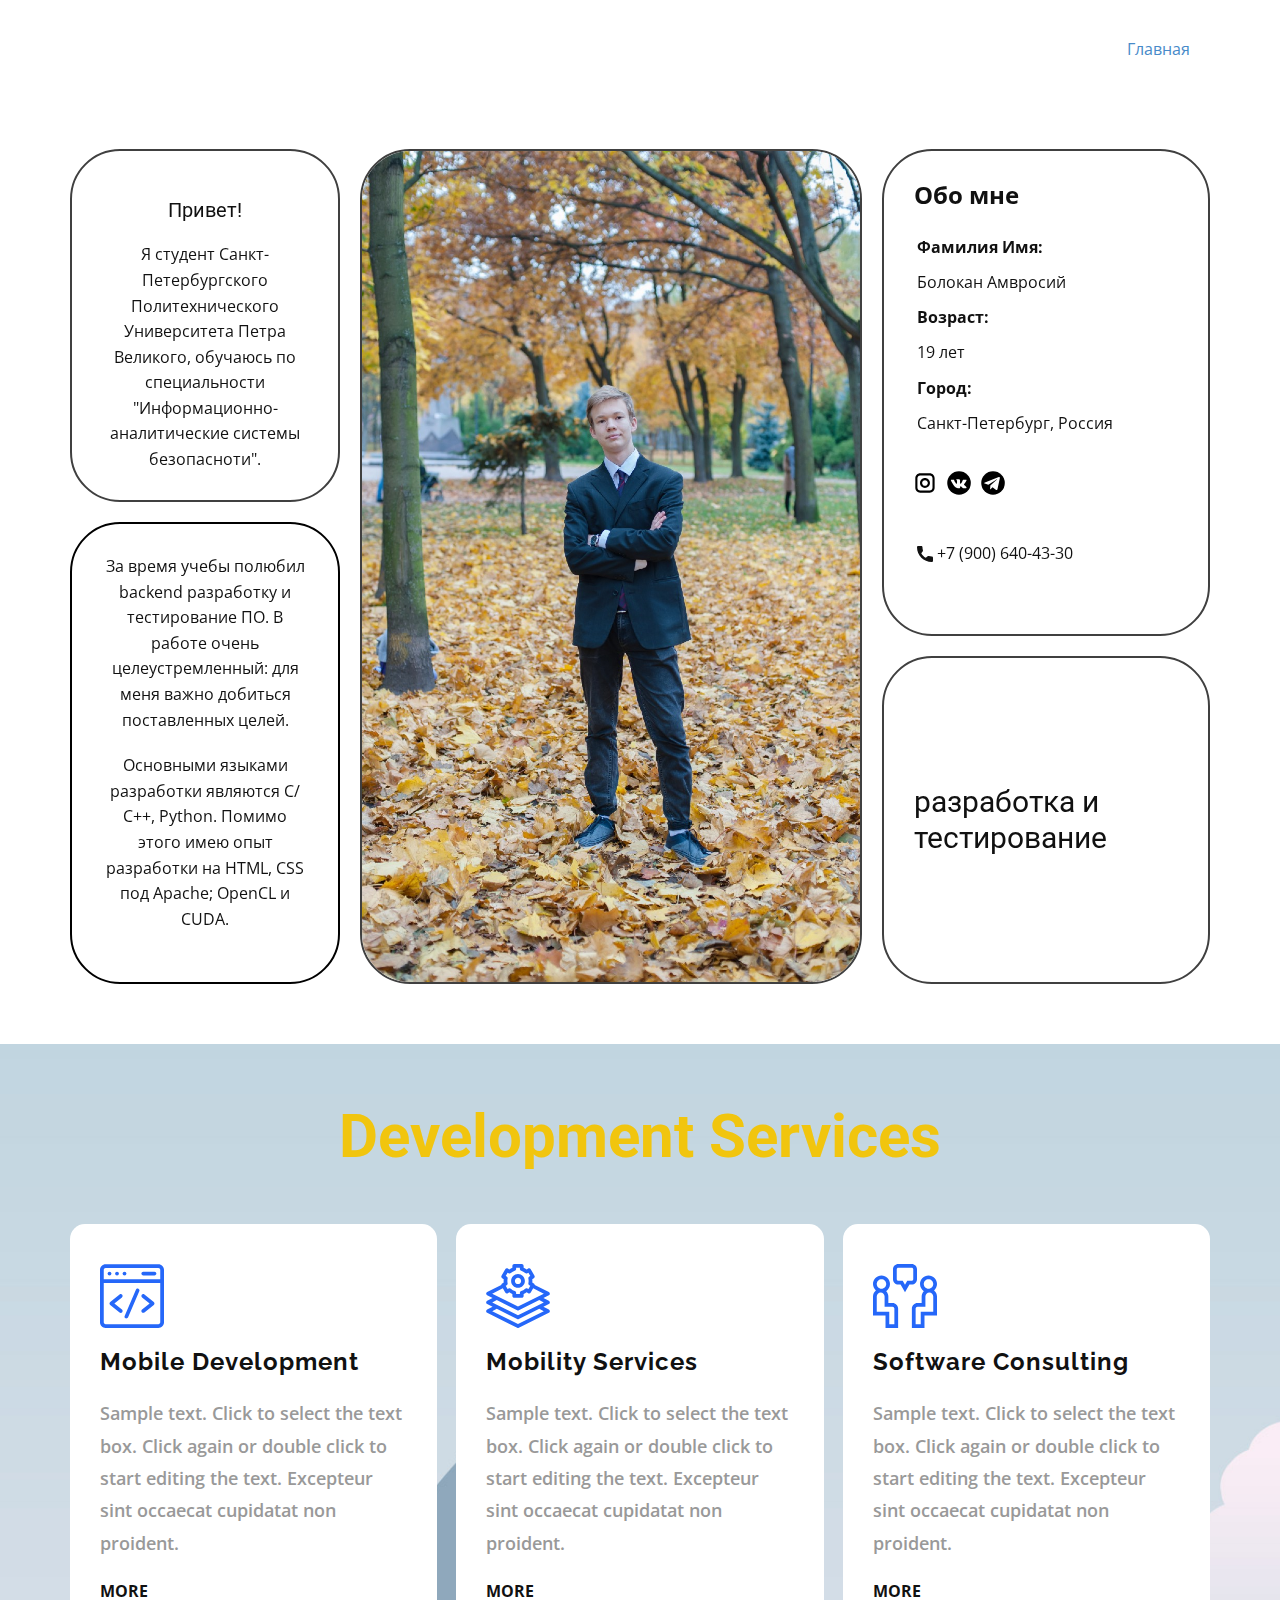
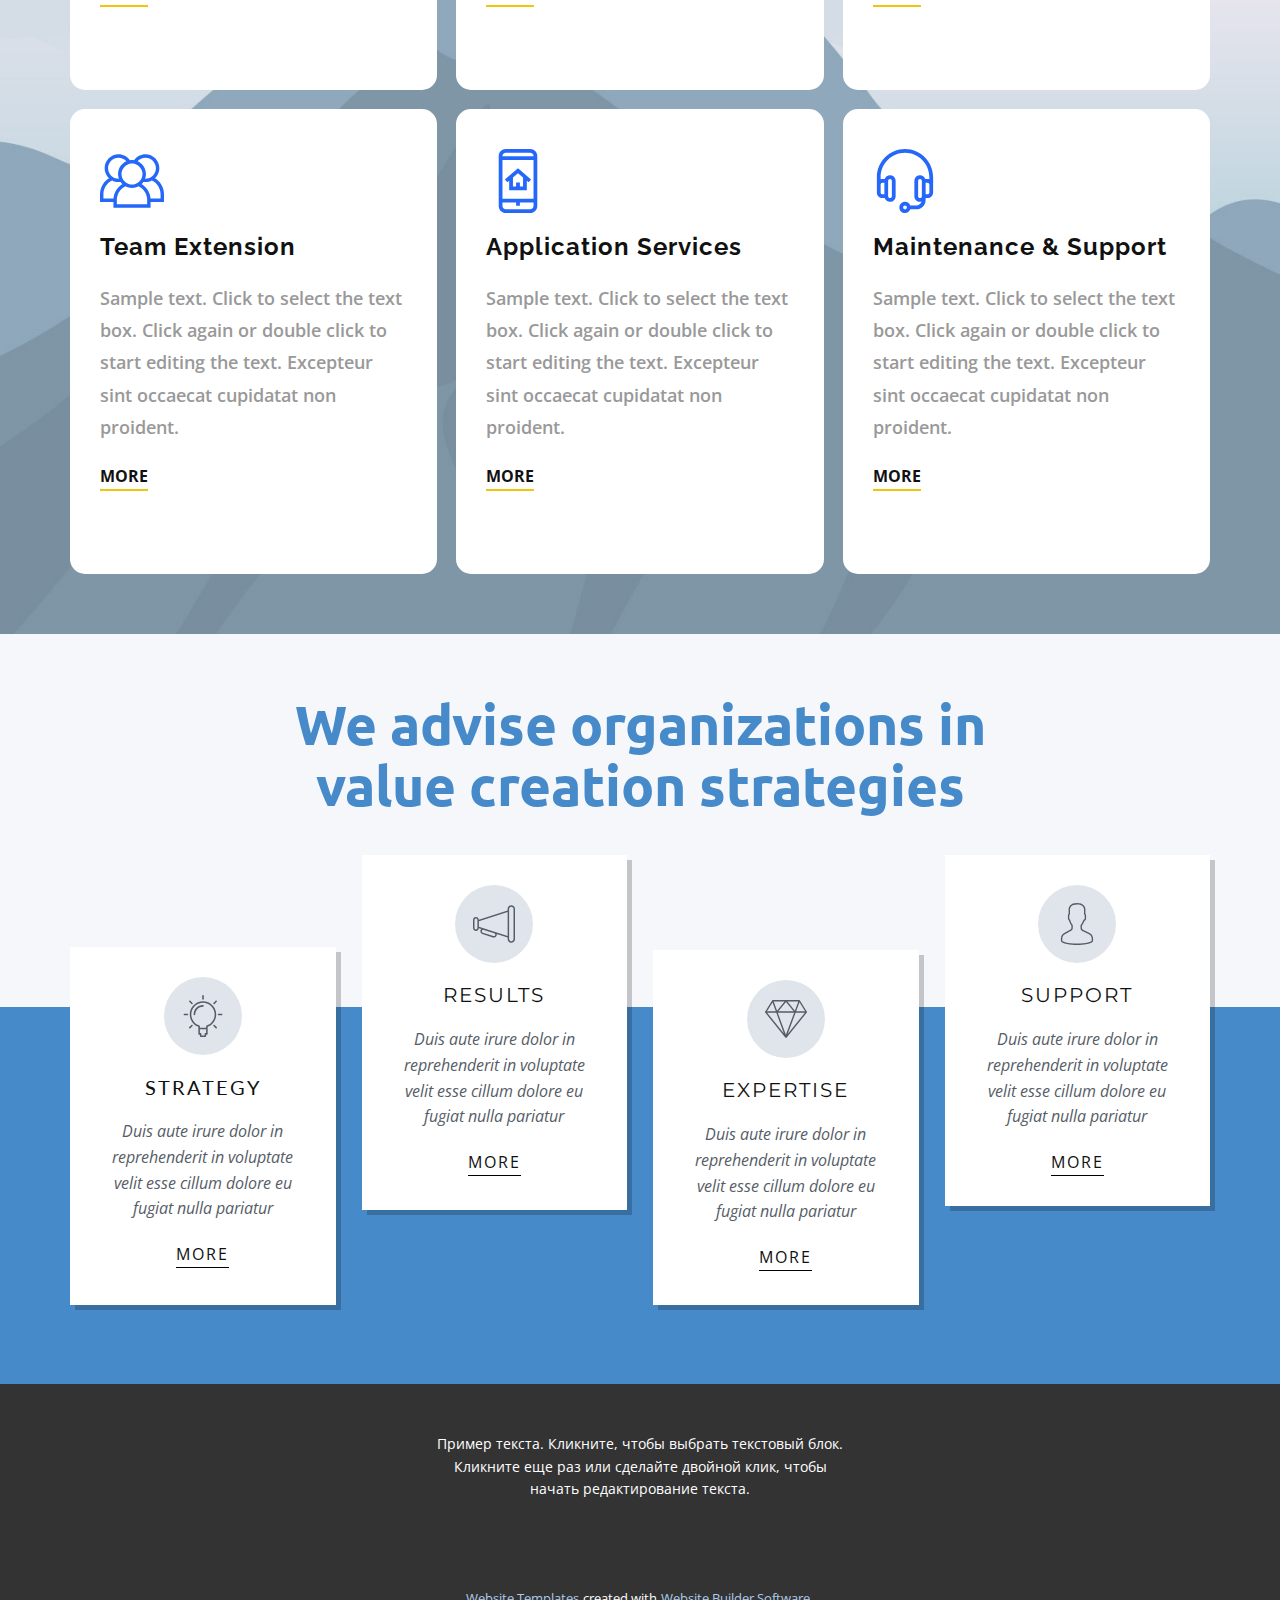
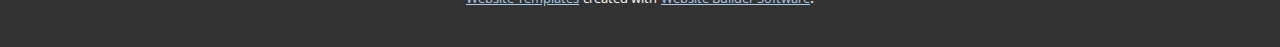
==== Главная.html @ 39908696 "CV commit" ====
<!DOCTYPE html>
<html style="font-size: 16px;">
  <head>
    <meta name="viewport" content="width=device-width, initial-scale=1.0">
    <meta charset="utf-8">
    <meta name="keywords" content="Development Services, We advise organizations in value creation strategies">
    <meta name="description" content="">
    <meta name="page_type" content="np-template-header-footer-from-plugin">
    <title>Главная</title>
    <link rel="stylesheet" href="nicepage.css" media="screen">
<link rel="stylesheet" href="Главная.css" media="screen">
    <script class="u-script" type="text/javascript" src="jquery.js" defer=""></script>
    <script class="u-script" type="text/javascript" src="nicepage.js" defer=""></script>
    <meta name="generator" content="Nicepage 3.19.4, nicepage.com">
    <link id="u-theme-google-font" rel="stylesheet" href="https://fonts.googleapis.com/css?family=Roboto:100,100i,300,300i,400,400i,500,500i,700,700i,900,900i|Open+Sans:300,300i,400,400i,600,600i,700,700i,800,800i">
    <link id="u-page-google-font" rel="stylesheet" href="https://fonts.googleapis.com/css?family=Open+Sans:300,300i,400,400i,600,600i,700,700i,800,800i|Raleway:100,100i,200,200i,300,300i,400,400i,500,500i,600,600i,700,700i,800,800i,900,900i|Ubuntu:300,300i,400,400i,500,500i,700,700i|Lato:100,100i,300,300i,400,400i,700,700i,900,900i|Montserrat:100,100i,200,200i,300,300i,400,400i,500,500i,600,600i,700,700i,800,800i,900,900i">
    
    
    
    
    <script type="application/ld+json">{
		"@context": "http://schema.org",
		"@type": "Organization",
		"name": ""
}</script>
    <meta name="theme-color" content="#478ac9">
    <meta property="og:title" content="Главная">
    <meta property="og:type" content="website">
  </head>
  <body class="u-body"><header class="u-clearfix u-header u-header" id="sec-bdd8"><div class="u-clearfix u-sheet u-sheet-1">
        <nav class="u-menu u-menu-dropdown u-offcanvas u-menu-1">
          <div class="menu-collapse" style="font-size: 1rem; letter-spacing: 0px;">
            <a class="u-button-style u-custom-left-right-menu-spacing u-custom-padding-bottom u-custom-top-bottom-menu-spacing u-nav-link u-text-active-palette-1-base u-text-hover-palette-2-base" href="#">
              <svg><use xmlns:xlink="http://www.w3.org/1999/xlink" xlink:href="#menu-hamburger"></use></svg>
              <svg version="1.1" xmlns="http://www.w3.org/2000/svg" xmlns:xlink="http://www.w3.org/1999/xlink"><defs><symbol id="menu-hamburger" viewBox="0 0 16 16" style="width: 16px; height: 16px;"><rect y="1" width="16" height="2"></rect><rect y="7" width="16" height="2"></rect><rect y="13" width="16" height="2"></rect>
</symbol>
</defs></svg>
            </a>
          </div>
          <div class="u-custom-menu u-nav-container">
            <ul class="u-nav u-unstyled u-nav-1"><li class="u-nav-item"><a class="u-button-style u-nav-link u-text-active-palette-1-base u-text-hover-palette-2-base" href="Главная.html" style="padding: 10px 20px;">Главная</a>
</li></ul>
          </div>
          <div class="u-custom-menu u-nav-container-collapse">
            <div class="u-black u-container-style u-inner-container-layout u-opacity u-opacity-95 u-sidenav">
              <div class="u-sidenav-overflow">
                <div class="u-menu-close"></div>
                <ul class="u-align-center u-nav u-popupmenu-items u-unstyled u-nav-2"><li class="u-nav-item"><a class="u-button-style u-nav-link" href="Главная.html" style="padding: 10px 20px;">Главная</a>
</li></ul>
              </div>
            </div>
            <div class="u-black u-menu-overlay u-opacity u-opacity-70"></div>
          </div>
        </nav>
      </div></header>
    <section class="u-clearfix u-section-1" id="carousel_cd04">
      <div class="u-clearfix u-sheet u-sheet-1">
        <div class="u-clearfix u-expanded-width u-gutter-20 u-layout-wrap u-layout-wrap-1">
          <div class="u-layout">
            <div class="u-layout-row">
              <div class="u-size-15 u-size-30-md">
                <div class="u-layout-col">
                  <div class="u-container-style u-layout-cell u-left-cell u-radius-50 u-shape-round u-size-30 u-layout-cell-1" data-animation-name="jackInTheBox" data-animation-duration="1000" data-animation-delay="0" data-animation-direction="">
                    <div class="u-border-2 u-border-grey-75 u-container-layout u-valign-middle u-container-layout-1">
                      <h5 class="u-align-center u-text u-text-default u-text-1">Привет!</h5>
                      <p class="u-align-center u-text u-text-default u-text-2">Я студент Санкт-Петербургского Политехнического Университета Петра Великого, обучаюсь по специальности "Информационно-аналитические системы безопасноти".</p>
                    </div>
                  </div>
                  <div class="u-align-left u-container-style u-layout-cell u-left-cell u-radius-50 u-shape-round u-size-30 u-layout-cell-2" data-animation-name="flipIn" data-animation-duration="1000" data-animation-delay="0" data-animation-direction="X">
                    <div class="u-border-2 u-border-black u-container-layout u-container-layout-2">
                      <p class="u-align-center u-text u-text-default u-text-3">За время учебы полюбил backend разработку и тестирование ПО. В работе очень целеустремленный: для меня важно добиться поставленных целей.</p>
                      <p class="u-align-center u-text u-text-default u-text-4">Основными языками разработки являются С/С++, Python. Помимо этого имею опыт разработки на HTML, CSS под Apache; OpenCL и CUDA.</p>
                    </div>
                  </div>
                </div>
              </div>
              <div class="u-size-27-lg u-size-27-xl u-size-29-sm u-size-29-xs u-size-30-md">
                <div class="u-layout-col">
                  <div class="u-container-style u-effect-hover-zoom u-layout-cell u-radius-50 u-shape-round u-size-60 u-layout-cell-3" data-image-width="1064" data-image-height="1600">
                    <div class="u-background-effect u-border-2 u-border-grey-75 u-expanded">
                      <div class="u-background-effect-image u-expanded u-image u-image-1" data-image-width="1064" data-image-height="1600"></div>
                    </div>
                    <div class="u-container-layout u-container-layout-3"></div>
                  </div>
                </div>
              </div>
              <div class="u-size-16-sm u-size-16-xs u-size-18-lg u-size-18-xl u-size-60-md">
                <div class="u-layout-col">
                  <div class="u-container-style u-layout-cell u-radius-50 u-right-cell u-shape-round u-size-30 u-layout-cell-4" data-animation-name="zoomIn" data-animation-duration="1000" data-animation-delay="0" data-animation-direction="">
                    <div class="u-border-2 u-border-grey-75 u-container-layout u-container-layout-4">
                      <h4 class="u-custom-font u-font-open-sans u-text u-text-5">Обо мне</h4>
                      <p class="u-text u-text-6">
                        <span style="font-weight: 700;">Фамилия Имя: </span>
                        <br>Болокан Амвросий<br>
                        <span style="font-weight: 700;">Возраст: </span>
                        <br>19 лет<span style="font-weight: 700;">
                          <br>Город: 
                        </span>
                        <br>Санкт-Петербург, Россия
                      </p>
                      <div class="u-social-icons u-spacing-10 u-social-icons-1">
                        <a class="u-social-url" title="instagram" target="_blank" href="https://www.instagram.com/aambbroo"><span class="u-icon u-icon-circle u-social-icon u-social-instagram u-text-black u-icon-1"><svg class="u-svg-link" preserveAspectRatio="xMidYMin slice" viewBox="0 0 112 112" style=""><use xmlns:xlink="http://www.w3.org/1999/xlink" xlink:href="#svg-7061"></use></svg><svg class="u-svg-content" viewBox="0 0 112 112" x="0" y="0" id="svg-7061"><path fill="currentColor" d="M55.9,32.9c-12.8,0-23.2,10.4-23.2,23.2s10.4,23.2,23.2,23.2s23.2-10.4,23.2-23.2S68.7,32.9,55.9,32.9z
	 M55.9,69.4c-7.4,0-13.3-6-13.3-13.3c-0.1-7.4,6-13.3,13.3-13.3s13.3,6,13.3,13.3C69.3,63.5,63.3,69.4,55.9,69.4z"></path><path fill="#FFFFFF" d="M79.7,26.8c-3,0-5.4,2.5-5.4,5.4s2.5,5.4,5.4,5.4c3,0,5.4-2.5,5.4-5.4S82.7,26.8,79.7,26.8z"></path><path fill="currentColor" d="M78.2,11H33.5C21,11,10.8,21.3,10.8,33.7v44.7c0,12.6,10.2,22.8,22.7,22.8h44.7c12.6,0,22.7-10.2,22.7-22.7
	V33.7C100.8,21.1,90.6,11,78.2,11z M91,78.4c0,7.1-5.8,12.8-12.8,12.8H33.5c-7.1,0-12.8-5.8-12.8-12.8V33.7
	c0-7.1,5.8-12.8,12.8-12.8h44.7c7.1,0,12.8,5.8,12.8,12.8V78.4z"></path></svg></span>
                        </a>
                        <a class="u-social-url" target="_blank" title="VK" href="vk.com/aambbroo"><span class="u-icon u-icon-circle u-social-icon u-social-vk u-text-black u-icon-2"><svg class="u-svg-link" preserveAspectRatio="xMidYMin slice" viewBox="0 0 112 112" style=""><use xmlns:xlink="http://www.w3.org/1999/xlink" xlink:href="#svg-fe5b"></use></svg><svg class="u-svg-content" viewBox="0 0 112 112" x="0" y="0" id="svg-fe5b"><circle fill="currentColor" class="st0" cx="56.1" cy="56.1" r="55"></circle><path fill="#FFFFFF" d="M88.2,80.7l-9.8,0.1c0,0-2.1,0.4-4.9-1.5c-3.7-2.5-7.2-9.1-9.9-8.2C60.9,72,61,77.9,61,77.9s0,1.3-0.6,1.9
            c-0.7,0.7-2,0.9-2,0.9H54c0,0-9.7,0.6-18.3-8.3c-9.3-9.7-17.6-29-17.6-29s-0.5-1.3,0-1.9c0.6-0.7,2.2-0.7,2.2-0.7l10.5-0.1
            c0,0,1,0.2,1.7,0.7c0.6,0.4,0.9,1.2,0.9,1.2s1.7,4.3,4,8.2c4.4,7.6,6.4,9.3,7.9,8.4c2.2-1.2,1.5-10.7,1.5-10.7s0-3.5-1.1-5
            c-0.9-1.2-2.5-1.5-3.3-1.6c-0.6-0.1,0.4-1.5,1.6-2.1c1.9-0.9,5.2-1,9.2-0.9c3.1,0,4,0.2,5.2,0.5c3.6,0.9,2.4,4.3,2.4,12.4
            c0,2.6-0.5,6.3,1.4,7.5c0.8,0.5,2.8,0.1,7.7-8.3c2.3-4,4.1-8.6,4.1-8.6s0.4-0.8,1-1.2s1.4-0.3,1.4-0.3l11.1-0.1c0,0,3.3-0.4,3.9,1.1
            c0.6,1.6-1.2,5.3-5.8,11.3c-7.4,9.9-8.3,9-2.1,14.7c5.9,5.5,7.1,8.1,7.3,8.5C93.4,80.4,88.2,80.7,88.2,80.7z"></path></svg></span>
                        </a>
                        <a class="u-social-url" target="_blank" title="Telegram" href="https://t.me/aambbroo"><span class="u-icon u-icon-circle u-social-icon u-social-telegram u-text-black u-icon-3"><svg class="u-svg-link" preserveAspectRatio="xMidYMin slice" viewBox="0 0 112 112" style=""><use xmlns:xlink="http://www.w3.org/1999/xlink" xlink:href="#svg-c65c"></use></svg><svg class="u-svg-content" viewBox="0 0 112 112" x="0" y="0" id="svg-c65c"><circle fill="currentColor" cx="56.1" cy="56.1" r="55"></circle><path fill="#FFFFFF" d="M18.4,53.2l64.7-24.9c3-1.1,5.6,0.7,4.7,5.3l0,0l-11,51.8c-0.8,3.7-3,4.6-6.1,2.8L53.9,75.8l-8.1,7.8
	c-0.9,0.9-1.7,1.6-3.4,1.6l1.2-17l31.1-28c1.4-1.2-0.3-1.9-2.1-0.7L34.2,63.7l-16.6-5.2C14,57.4,14,54.9,18.4,53.2L18.4,53.2z"></path></svg></span>
                        </a>
                      </div>
                      <a href="https://nicepage.com/html5-template" class="u-active-none u-btn u-btn-rectangle u-button-style u-hover-none u-none u-text-body-color u-btn-1">
                        <br><span class="u-icon"><svg class="u-svg-content" viewBox="0 0 405.333 405.333" x="0px" y="0px" style="width: 1em; height: 1em;"><path d="M373.333,266.88c-25.003,0-49.493-3.904-72.704-11.563c-11.328-3.904-24.192-0.896-31.637,6.699l-46.016,34.752    c-52.8-28.181-86.592-61.952-114.389-114.368l33.813-44.928c8.512-8.512,11.563-20.971,7.915-32.64    C142.592,81.472,138.667,56.96,138.667,32c0-17.643-14.357-32-32-32H32C14.357,0,0,14.357,0,32    c0,205.845,167.488,373.333,373.333,373.333c17.643,0,32-14.357,32-32V298.88C405.333,281.237,390.976,266.88,373.333,266.88z"></path></svg><img></span>&nbsp;+7 (900) 640-43-30
                      </a>
                    </div>
                  </div>
                  <div class="u-align-left u-container-style u-layout-cell u-radius-50 u-right-cell u-shape-round u-size-30 u-layout-cell-5" data-animation-name="slideIn" data-animation-duration="1000" data-animation-delay="0" data-animation-direction="Down">
                    <div class="u-border-2 u-border-grey-75 u-container-layout u-valign-middle u-container-layout-5">
                      <h3 class="u-text u-text-7">разработка и тестирование</h3>
                    </div>
                  </div>
                </div>
              </div>
            </div>
          </div>
        </div>
      </div>
    </section>
    <section class="u-align-center u-clearfix u-image u-lightbox u-section-2" id="carousel_a137" data-image-width="2000" data-image-height="1333">
      <div class="u-clearfix u-sheet u-valign-middle u-sheet-1">
        <h1 class="u-text u-text-default-lg u-text-default-md u-text-default-sm u-text-default-xl u-text-palette-3-base u-text-1">Development Services</h1>
        <div class="u-expanded-width u-list u-list-1">
          <div class="u-repeater u-repeater-1">
            <div class="u-align-left u-container-style u-list-item u-radius-15 u-repeater-item u-shape-round u-white u-list-item-1">
              <div class="u-container-layout u-similar-container u-valign-top u-container-layout-1"><span class="u-icon u-icon-circle u-icon-1"><svg class="u-svg-link" preserveAspectRatio="xMidYMin slice" viewBox="0 0 512 512" style=""><use xmlns:xlink="http://www.w3.org/1999/xlink" xlink:href="#svg-265b"></use></svg><svg class="u-svg-content" viewBox="0 0 512 512" id="svg-265b"><path d="m467 1h-422c-24.813 0-45 20.187-45 45v420c0 24.813 20.187 45 45 45h422c24.813 0 45-20.187 45-45v-420c0-24.813-20.187-45-45-45zm-422 30h422c8.271 0 15 6.729 15 15v75h-452v-75c0-8.271 6.729-15 15-15zm422 450h-422c-8.271 0-15-6.729-15-15v-315h452v315c0 8.271-6.729 15-15 15z"></path><path d="m306.909 197.213c-7.614-3.263-16.433.264-19.696 7.878l-90 210c-3.264 7.614.264 16.433 7.878 19.696 7.617 3.264 16.434-.266 19.696-7.878l90-210c3.264-7.615-.264-16.433-7.878-19.696z"></path><path d="m177.713 246.629c-5.176-6.469-14.617-7.517-21.083-2.342l-75 60c-7.499 5.997-7.504 17.424 0 23.426l75 60c6.469 5.176 15.91 4.126 21.083-2.342 5.175-6.469 4.127-15.909-2.343-21.083l-60.358-48.288 60.358-48.287c6.47-5.175 7.518-14.614 2.343-21.084z"></path><path d="m430.37 304.287-75-60c-6.469-5.176-15.909-4.127-21.083 2.342-5.175 6.469-4.127 15.909 2.343 21.083l60.358 48.288-60.358 48.287c-6.47 5.175-7.518 14.614-2.343 21.083 5.182 6.476 14.623 7.512 21.083 2.342l75-60c7.499-5.997 7.504-17.423 0-23.425z"></path><circle cx="76" cy="76" r="15"></circle><circle cx="136" cy="76" r="15"></circle><circle cx="196" cy="76" r="15"></circle><path d="m346 91h90c8.284 0 15-6.716 15-15s-6.716-15-15-15h-90c-8.284 0-15 6.716-15 15s6.716 15 15 15z"></path></svg></span>
                <h5 class="u-custom-font u-font-raleway u-text u-text-2">Mobile Development</h5>
                <p class="u-text u-text-grey-40 u-text-3">Sample text. Click to select the text box. Click again or double click to start editing the text.&nbsp;Excepteur sint occaecat cupidatat non proident.</p>
                <a href="https://nicepage.com/c/team-html-templates" class="u-active-none u-border-2 u-border-active-black u-border-hover-black u-border-palette-3-base u-btn u-button-style u-hover-none u-none u-text-body-color u-text-hover-palette-3-base u-btn-1">more</a>
              </div>
            </div>
            <div class="u-align-left u-container-style u-list-item u-radius-15 u-repeater-item u-shape-round u-white u-list-item-2">
              <div class="u-container-layout u-similar-container u-valign-top u-container-layout-2"><span class="u-icon u-icon-circle u-icon-2"><svg class="u-svg-link" preserveAspectRatio="xMidYMin slice" viewBox="0 0 512 512" style=""><use xmlns:xlink="http://www.w3.org/1999/xlink" xlink:href="#svg-da38"></use></svg><svg class="u-svg-content" viewBox="0 0 512 512" id="svg-da38"><g><path d="m511 307c0-5.682-3.21-10.876-8.292-13.416l-43.168-21.584 43.168-21.584c5.082-2.54 8.292-7.734 8.292-13.416s-3.21-10.876-8.292-13.416l-112.921-56.46c-.575-4.484-3.146-8.659-7.364-11.094l-12.3-7.102c.583-4.672.877-9.328.877-13.928s-.294-9.256-.877-13.928l12.3-7.102c7.175-4.143 9.633-13.316 5.49-20.49l-30-51.961c-4.143-7.175-13.316-9.634-20.49-5.49l-12.353 7.131c-7.489-5.679-15.536-10.359-24.07-14v-14.16c0-8.284-6.716-15-15-15h-60c-8.284 0-15 6.716-15 15v14.16c-8.534 3.641-16.581 8.321-24.07 14l-12.353-7.131c-7.177-4.144-16.349-1.684-20.49 5.49l-30 51.961c-4.143 7.174-1.685 16.348 5.49 20.49l12.3 7.102c-.583 4.672-.877 9.328-.877 13.928s.294 9.256.877 13.928l-12.3 7.102c-4.217 2.435-6.789 6.611-7.364 11.094l-112.921 56.46c-5.082 2.54-8.292 7.734-8.292 13.416s3.21 10.876 8.292 13.416l43.168 21.584-43.168 21.584c-5.082 2.54-8.292 7.734-8.292 13.416s3.21 10.876 8.292 13.416l43.168 21.584-43.168 21.584c-5.082 2.54-8.292 7.734-8.292 13.416s3.21 10.876 8.292 13.416l240 120c2.111 1.056 4.409 1.584 6.708 1.584s4.597-.528 6.708-1.584l240-120c5.082-2.54 8.292-7.734 8.292-13.416s-3.21-10.876-8.292-13.416l-43.168-21.584 43.168-21.584c5.082-2.54 8.292-7.734 8.292-13.416zm-337.928-153.552c-1.375-6.209-2.072-12.416-2.072-18.448s.697-12.239 2.072-18.448c1.416-6.391-1.476-12.962-7.145-16.234l-8.36-4.827 15-25.98 8.422 4.861c5.674 3.275 12.814 2.49 17.641-1.938 9.372-8.598 20.093-14.832 31.865-18.53 6.252-1.965 10.505-7.758 10.505-14.311v-9.593h30v9.593c0 6.553 4.253 12.347 10.505 14.311 11.772 3.698 22.493 9.933 31.865 18.53 4.826 4.428 11.967 5.213 17.641 1.938l8.422-4.861 15 25.98-8.36 4.827c-5.669 3.272-8.561 9.844-7.145 16.234 1.375 6.209 2.072 12.416 2.072 18.448s-.697 12.239-2.072 18.448c-1.416 6.391 1.476 12.962 7.145 16.234l8.36 4.827-15 25.98-8.422-4.862c-5.674-3.275-12.816-2.49-17.641 1.938-9.371 8.598-20.092 14.833-31.865 18.531-6.252 1.964-10.505 7.758-10.505 14.311v9.593h-30v-9.593c0-6.553-4.253-12.347-10.505-14.311-11.773-3.698-22.494-9.934-31.865-18.531-4.825-4.428-11.967-5.214-17.641-1.938l-8.422 4.862-15-25.98 8.36-4.827c5.67-3.272 8.561-9.843 7.145-16.234zm-123.531 83.552 84.943-42.472 19.603 33.952c4.143 7.176 13.317 9.634 20.49 5.49l12.353-7.132c7.489 5.68 15.536 10.359 24.07 14.001v14.161c0 8.284 6.716 15 15 15h60c8.284 0 15-6.716 15-15v-14.16c8.534-3.642 16.581-8.321 24.07-14.001l12.353 7.132c7.173 4.143 16.348 1.684 20.49-5.49l19.603-33.952 84.943 42.471-206.459 103.229zm412.918 140-206.459 103.229-206.459-103.229 36.459-18.23 163.292 81.646c2.111 1.056 4.409 1.584 6.708 1.584s4.597-.528 6.708-1.584l163.292-81.646zm-206.459 33.229-206.459-103.229 36.459-18.23 163.292 81.646c2.111 1.056 4.409 1.584 6.708 1.584s4.597-.528 6.708-1.584l163.292-81.646 36.459 18.23z"></path><path d="m256 190c30.327 0 55-24.673 55-55s-24.673-55-55-55-55 24.673-55 55 24.673 55 55 55zm0-80c13.785 0 25 11.215 25 25s-11.215 25-25 25-25-11.215-25-25 11.215-25 25-25z"></path>
</g></svg></span>
                <h5 class="u-custom-font u-font-raleway u-text u-text-4">Mobility Services</h5>
                <p class="u-text u-text-grey-40 u-text-5">Sample text. Click to select the text box. Click again or double click to start editing the text.&nbsp;Excepteur sint occaecat cupidatat non proident.</p>
                <a href="https://nicepage.com/k/projects-website-templates" class="u-active-none u-border-2 u-border-active-black u-border-hover-black u-border-palette-3-base u-btn u-button-style u-hover-none u-none u-text-body-color u-text-hover-palette-3-base u-btn-2">more</a>
              </div>
            </div>
            <div class="u-align-left u-container-style u-list-item u-radius-15 u-repeater-item u-shape-round u-white u-list-item-3">
              <div class="u-container-layout u-similar-container u-valign-top u-container-layout-3"><span class="u-icon u-icon-circle u-icon-3"><svg class="u-svg-link" preserveAspectRatio="xMidYMin slice" viewBox="0 0 512 512" style=""><use xmlns:xlink="http://www.w3.org/1999/xlink" xlink:href="#svg-fd54"></use></svg><svg class="u-svg-content" viewBox="0 0 512 512" id="svg-fd54"><path d="m155.6875 311h-32.9375v-50.984375c0-16.585937-6.621094-31.644531-17.347656-42.699219 18.320312-12.175781 30.425781-32.992187 30.425781-56.59375 0-37.445312-30.464844-67.914062-67.914063-67.914062-37.449218 0-67.914062 30.464844-67.914062 67.914062 0 20.402344 9.054688 38.714844 23.339844 51.175782-14.203125 11.25-23.339844 28.628906-23.339844 48.117187v151.859375h100.125v100.125h100.875v-155.6875c0-24.984375-20.328125-45.3125-45.3125-45.3125zm-87.773438-188.191406c20.90625 0 37.914063 17.007812 37.914063 37.914062s-17.007813 37.917969-37.914063 37.917969-37.914062-17.011719-37.914062-37.917969 17.007812-37.914062 37.914062-37.914062zm103.085938 359.191406h-40.875v-100.125h-100.125v-121.859375c0-17.300781 14.074219-31.375 31.375-31.375s31.375 14.074219 31.375 31.375v80.984375h62.9375c8.441406 0 15.3125 6.871094 15.3125 15.3125zm0 0"></path><path d="m488.660156 211.898438c14.285156-12.460938 23.339844-30.773438 23.339844-51.175782 0-37.449218-30.464844-67.914062-67.914062-67.914062-37.449219 0-67.914063 30.464844-67.914063 67.914062 0 23.597656 12.105469 44.417969 30.425781 56.59375-10.726562 11.054688-17.347656 26.113282-17.347656 42.695313v50.988281h-32.9375c-24.984375 0-45.3125 20.328125-45.3125 45.3125v155.6875h100.875v-100.125h100.125v-151.859375c0-19.488281-9.136719-36.867187-23.339844-48.117187zm-44.574218-89.089844c20.90625 0 37.914062 17.007812 37.914062 37.914062s-17.007812 37.917969-37.914062 37.917969-37.914063-17.011719-37.914063-37.917969 17.007813-37.914062 37.914063-37.914062zm37.914062 259.066406h-100.125v100.125h-40.875v-125.6875c0-8.441406 6.871094-15.3125 15.3125-15.3125h62.9375v-80.984375c0-17.300781 14.074219-31.375 31.375-31.375s31.375 14.074219 31.375 31.375zm0 0"></path><path d="m352 121.664062v-79.332031c0-23.34375-18.988281-42.332031-42.332031-42.332031h-107.335938c-23.34375 0-42.332031 18.988281-42.332031 42.332031v79.332031c0 23.34375 18.988281 42.335938 42.332031 42.335938h18.171875l35.496094 61.480469 35.496094-61.480469h18.171875c23.34375 0 42.332031-18.992188 42.332031-42.335938zm-30 0c0 6.804688-5.53125 12.335938-12.332031 12.335938h-35.492188l-18.175781 31.480469-18.175781-31.480469h-35.492188c-6.800781 0-12.332031-5.53125-12.332031-12.335938v-79.332031c0-6.800781 5.53125-12.332031 12.332031-12.332031h107.335938c6.800781 0 12.332031 5.53125 12.332031 12.332031zm0 0"></path></svg></span>
                <h5 class="u-custom-font u-font-raleway u-text u-text-6">Software Consulting</h5>
                <p class="u-text u-text-grey-40 u-text-7">Sample text. Click to select the text box. Click again or double click to start editing the text.&nbsp;Excepteur sint occaecat cupidatat non proident.</p>
                <a href="https://nicepage.com/c/about-us-html-templates" class="u-active-none u-border-2 u-border-active-black u-border-hover-black u-border-palette-3-base u-btn u-button-style u-hover-none u-none u-text-body-color u-text-hover-palette-3-base u-btn-3">more</a>
              </div>
            </div>
            <div class="u-align-left u-container-style u-list-item u-radius-15 u-repeater-item u-shape-round u-white u-list-item-4">
              <div class="u-container-layout u-similar-container u-valign-top u-container-layout-4"><span class="u-icon u-icon-circle u-icon-4"><svg class="u-svg-link" preserveAspectRatio="xMidYMin slice" viewBox="0 0 372.483 372.483" style=""><use xmlns:xlink="http://www.w3.org/1999/xlink" xlink:href="#svg-9079"></use></svg><svg class="u-svg-content" viewBox="0 0 372.483 372.483" x="0px" y="0px" id="svg-9079" style="enable-background:new 0 0 372.483 372.483;"><g id="XMLID_10_"><g><path d="M372.482,263.045c0-21.796-6.527-42.842-18.877-60.863c-8.883-12.962-20.322-23.726-33.578-31.725    c15.607-14.78,25.372-35.67,25.372-58.811c0-44.684-36.354-81.038-81.037-81.038c-26.496,0-51.316,13.104-66.392,34.615    c-3.831-0.558-7.745-0.859-11.729-0.859s-7.897,0.302-11.728,0.859c-15.077-21.511-39.897-34.615-66.392-34.615    c-44.684,0-81.038,36.354-81.038,81.038c0,23.141,9.765,44.031,25.373,58.811c-13.257,7.998-24.696,18.763-33.578,31.724    C6.528,220.203,0,241.249,0,263.045v45.075h78.121v33.755h216.242V308.12h78.12v-45.075H372.482z M264.362,50.609    c33.656,0,61.037,27.381,61.037,61.038s-27.381,61.038-61.037,61.038c-0.603,0-1.206-0.009-1.81-0.027    c0.046-0.128,0.084-0.259,0.129-0.387c1.042-2.954,1.911-5.988,2.608-9.087c0.049-0.22,0.105-0.438,0.152-0.659    c0.181-0.836,0.34-1.68,0.495-2.526c0.073-0.4,0.148-0.799,0.215-1.2c0.126-0.755,0.24-1.513,0.345-2.274    c0.073-0.529,0.139-1.058,0.202-1.588c0.079-0.672,0.156-1.345,0.219-2.022c0.064-0.691,0.112-1.383,0.158-2.076    c0.036-0.546,0.081-1.09,0.106-1.639c0.055-1.177,0.086-2.356,0.09-3.536c0-0.087,0.007-0.172,0.007-0.26    c0-0.047-0.004-0.094-0.004-0.141c-0.002-1.205-0.037-2.403-0.091-3.597c-0.016-0.347-0.037-0.693-0.057-1.039    c-0.059-1.015-0.136-2.025-0.231-3.03c-0.022-0.228-0.04-0.456-0.063-0.683c-3.022-29.209-21.475-54.21-48.095-65.774    C230.208,58.253,246.8,50.609,264.362,50.609z M165.122,88.131c0.195-0.071,0.392-0.138,0.587-0.208    c0.607-0.217,1.219-0.423,1.834-0.622c0.466-0.149,0.935-0.293,1.407-0.431c0.343-0.101,0.687-0.198,1.032-0.294    c0.616-0.169,1.235-0.334,1.86-0.485c4.62-1.122,9.438-1.731,14.397-1.731c4.963,0.004,9.783,0.614,14.404,1.736    c0.621,0.15,1.236,0.314,1.849,0.482c0.35,0.097,0.7,0.195,1.047,0.298c0.466,0.137,0.93,0.279,1.391,0.426    c0.623,0.201,1.242,0.409,1.856,0.629c0.189,0.067,0.378,0.131,0.566,0.2c20.413,7.549,35.718,25.716,39.182,47.763    c0.027,0.176,0.053,0.353,0.079,0.53c0.111,0.747,0.204,1.5,0.287,2.255c0.03,0.278,0.062,0.555,0.089,0.834    c0.066,0.689,0.115,1.383,0.159,2.079c0.018,0.298,0.043,0.595,0.057,0.894c0.042,0.889,0.065,1.783,0.068,2.682    c0,0.078,0.005,0.154,0.005,0.232c0,0.036-0.002,0.073-0.002,0.109c-0.002,0.87-0.028,1.734-0.066,2.595    c-0.012,0.271-0.024,0.542-0.04,0.812c-0.047,0.832-0.109,1.66-0.189,2.482c-0.031,0.318-0.073,0.635-0.109,0.952    c-0.061,0.532-0.129,1.063-0.203,1.591c-0.058,0.411-0.116,0.823-0.182,1.232c-0.101,0.623-0.213,1.242-0.333,1.859    c-0.107,0.549-0.224,1.096-0.346,1.642c-0.073,0.329-0.149,0.658-0.228,0.985c-0.195,0.811-0.409,1.617-0.637,2.42    c-0.091,0.319-0.176,0.64-0.272,0.956c-0.139,0.46-0.289,0.916-0.438,1.372c-0.12,0.365-0.243,0.728-0.37,1.09    c-0.144,0.411-0.286,0.823-0.438,1.231c-0.259,0.693-0.531,1.38-0.814,2.061c-0.126,0.304-0.26,0.605-0.391,0.908    c-0.247,0.567-0.501,1.131-0.765,1.689c-0.031,0.066-0.062,0.132-0.093,0.198c-0.095,0.198-0.189,0.397-0.286,0.595    c-0.296,0.604-0.604,1.201-0.92,1.793c-0.123,0.23-0.242,0.463-0.368,0.692c-0.008,0.015-0.016,0.029-0.024,0.043    c-0.346,0.63-0.707,1.25-1.074,1.866c-0.146,0.244-0.29,0.489-0.439,0.73c-0.4,0.649-0.811,1.291-1.234,1.923    c-0.263,0.393-0.538,0.778-0.81,1.165c-0.231,0.328-0.461,0.657-0.698,0.98c-0.307,0.418-0.62,0.831-0.938,1.242    c-0.216,0.279-0.434,0.556-0.654,0.832c-0.336,0.42-0.675,0.838-1.021,1.249c-0.215,0.255-0.436,0.505-0.655,0.756    c-0.36,0.413-0.719,0.827-1.089,1.23c-0.22,0.239-0.448,0.469-0.672,0.705c-0.602,0.635-1.218,1.256-1.846,1.865    c-0.373,0.361-0.744,0.723-1.126,1.074c-0.264,0.243-0.535,0.479-0.804,0.718c-0.438,0.389-0.879,0.774-1.328,1.15    c-0.228,0.191-0.458,0.38-0.689,0.568c-0.543,0.442-1.093,0.875-1.652,1.299c-0.152,0.115-0.302,0.232-0.455,0.346    c-10.16,7.553-22.736,12.03-36.34,12.03c-13.605,0-26.183-4.478-36.343-12.033c-0.15-0.112-0.297-0.227-0.446-0.34    c-0.561-0.425-1.114-0.861-1.659-1.305c-0.229-0.187-0.458-0.374-0.684-0.564c-0.451-0.378-0.893-0.765-1.333-1.155    c-0.267-0.238-0.537-0.472-0.8-0.714c-0.383-0.352-0.755-0.715-1.129-1.076c-0.631-0.611-1.248-1.234-1.852-1.871    c-0.221-0.233-0.447-0.46-0.664-0.696c-0.371-0.404-0.73-0.819-1.09-1.232c-0.219-0.251-0.439-0.5-0.654-0.755    c-0.347-0.411-0.685-0.829-1.021-1.248c-0.22-0.276-0.439-0.553-0.655-0.833c-0.317-0.41-0.63-0.823-0.937-1.241    c-0.237-0.324-0.468-0.654-0.699-0.983c-0.272-0.386-0.546-0.77-0.808-1.162c-0.425-0.635-0.838-1.279-1.239-1.93    c-0.147-0.239-0.289-0.48-0.433-0.721c-0.373-0.625-0.738-1.253-1.089-1.892c-0.129-0.235-0.251-0.474-0.378-0.71    c-0.316-0.594-0.625-1.193-0.922-1.798c-0.106-0.215-0.209-0.432-0.312-0.648c-0.016-0.033-0.031-0.066-0.046-0.099    c-0.277-0.584-0.542-1.174-0.801-1.769c-0.123-0.283-0.248-0.565-0.366-0.849c-0.29-0.696-0.567-1.398-0.832-2.106    c-0.143-0.382-0.275-0.768-0.41-1.153c-0.139-0.395-0.273-0.793-0.404-1.192c-0.141-0.432-0.283-0.864-0.415-1.298    c-0.197-0.649-0.383-1.302-0.558-1.959c-0.123-0.461-0.234-0.926-0.347-1.39c-0.088-0.365-0.173-0.73-0.254-1.097    c-0.1-0.45-0.201-0.899-0.291-1.351c-0.139-0.704-0.266-1.412-0.38-2.124c-0.062-0.384-0.116-0.769-0.171-1.153    c-0.081-0.569-0.154-1.141-0.219-1.715c-0.032-0.283-0.069-0.566-0.098-0.849c-0.083-0.843-0.146-1.692-0.194-2.544    c-0.014-0.245-0.025-0.49-0.036-0.735c-0.041-0.911-0.07-1.825-0.07-2.745c0-0.986,0.028-1.965,0.075-2.94    c0.013-0.265,0.035-0.528,0.05-0.792c0.044-0.732,0.097-1.462,0.167-2.188c0.024-0.253,0.053-0.505,0.08-0.757    c0.086-0.786,0.183-1.568,0.299-2.345c0.022-0.151,0.044-0.303,0.068-0.454C129.393,113.864,144.701,95.685,165.122,88.131z     M47.083,111.647c0-33.656,27.381-61.038,61.038-61.038c17.563,0,34.154,7.645,45.625,20.529    c-26.629,11.568-45.086,36.581-48.099,65.802c-0.021,0.198-0.036,0.397-0.055,0.596c-0.1,1.041-0.179,2.086-0.239,3.137    c-0.018,0.32-0.038,0.639-0.053,0.96c-0.057,1.251-0.096,2.506-0.096,3.77c0,1.276,0.037,2.549,0.097,3.821    c0.024,0.512,0.066,1.019,0.099,1.528c0.049,0.732,0.099,1.464,0.167,2.194c0.06,0.649,0.134,1.294,0.21,1.939    c0.066,0.562,0.136,1.122,0.214,1.682c0.102,0.735,0.212,1.467,0.333,2.196c0.073,0.433,0.153,0.865,0.232,1.297    c0.15,0.816,0.303,1.63,0.477,2.437c0.058,0.266,0.124,0.53,0.184,0.795c0.679,3.003,1.522,5.943,2.526,8.81    c0.064,0.185,0.12,0.372,0.185,0.556c-0.603,0.018-1.207,0.027-1.809,0.027C74.464,172.684,47.083,145.303,47.083,111.647z     M94.888,239.148c-0.22,0.347-0.43,0.7-0.646,1.049c-0.457,0.738-0.91,1.478-1.348,2.225c-0.245,0.417-0.481,0.837-0.719,1.257    c-0.394,0.693-0.783,1.388-1.161,2.089c-0.238,0.441-0.472,0.884-0.704,1.327c-0.364,0.697-0.719,1.398-1.067,2.101    c-0.219,0.442-0.437,0.883-0.649,1.327c-0.354,0.741-0.695,1.488-1.032,2.236c-0.183,0.407-0.371,0.811-0.548,1.22    c-0.39,0.896-0.762,1.799-1.127,2.705c-0.107,0.265-0.221,0.527-0.325,0.792c-0.463,1.177-0.906,2.362-1.326,3.553    c-0.096,0.273-0.182,0.549-0.277,0.822c-0.316,0.918-0.624,1.839-0.915,2.764c-0.133,0.425-0.256,0.852-0.384,1.278    c-0.235,0.784-0.466,1.569-0.683,2.359c-0.129,0.47-0.252,0.941-0.375,1.413c-0.198,0.758-0.388,1.518-0.568,2.281    c-0.115,0.483-0.227,0.966-0.334,1.45c-0.172,0.773-0.333,1.549-0.488,2.326c-0.093,0.467-0.189,0.934-0.276,1.403    c-0.157,0.846-0.298,1.696-0.435,2.547c-0.064,0.4-0.135,0.798-0.195,1.198c-0.186,1.25-0.355,2.503-0.497,3.762    c-0.002,0.015-0.003,0.03-0.004,0.045c-0.129,1.145-0.24,2.292-0.333,3.443H20v-25.075c0-34.258,19.694-65.013,50.548-79.631    c11.24,5.908,24.017,9.271,37.572,9.271c3.92,0,7.852-0.29,11.754-0.864c0.608,0.867,1.226,1.725,1.866,2.567    c0.216,0.283,0.44,0.559,0.66,0.839c0.632,0.808,1.273,1.607,1.935,2.39c0.271,0.321,0.549,0.635,0.825,0.952    c0.62,0.712,1.25,1.415,1.894,2.104c0.338,0.363,0.682,0.72,1.026,1.077c0.589,0.607,1.186,1.205,1.793,1.794    c0.228,0.221,0.443,0.455,0.673,0.674c-0.869,0.525-1.73,1.063-2.583,1.612c-0.139,0.089-0.275,0.183-0.413,0.273    c-0.853,0.554-1.697,1.12-2.533,1.697c-0.289,0.2-0.577,0.402-0.865,0.604c-0.745,0.525-1.482,1.059-2.213,1.602    c-0.231,0.172-0.465,0.34-0.694,0.514c-0.93,0.703-1.849,1.419-2.756,2.151c-0.198,0.16-0.392,0.325-0.59,0.487    c-0.722,0.591-1.437,1.192-2.143,1.802c-0.274,0.236-0.546,0.474-0.818,0.713c-0.707,0.623-1.405,1.255-2.096,1.896    c-0.18,0.167-0.364,0.331-0.543,0.5c-0.848,0.798-1.683,1.611-2.506,2.438c-0.214,0.215-0.423,0.434-0.635,0.65    c-0.63,0.643-1.253,1.293-1.868,1.952c-0.244,0.262-0.488,0.524-0.73,0.789c-0.692,0.756-1.374,1.522-2.045,2.299    c-0.105,0.122-0.214,0.24-0.319,0.363c-0.765,0.893-1.513,1.803-2.251,2.722c-0.206,0.256-0.407,0.516-0.61,0.775    c-0.555,0.705-1.102,1.417-1.64,2.136c-0.208,0.278-0.417,0.554-0.622,0.834c-0.704,0.96-1.399,1.928-2.074,2.913    C96.274,236.998,95.572,238.069,94.888,239.148z M98.121,321.876v-13.755v-11.32c0-1.11,0.021-2.216,0.062-3.319    c0.013-0.363,0.042-0.723,0.06-1.085c0.036-0.736,0.07-1.473,0.124-2.206c0.033-0.445,0.083-0.886,0.123-1.33    c0.058-0.646,0.11-1.293,0.182-1.935c0.053-0.47,0.122-0.937,0.182-1.406c0.078-0.611,0.151-1.223,0.241-1.831    c0.073-0.484,0.161-0.964,0.241-1.446c0.098-0.586,0.189-1.174,0.299-1.757c0.093-0.493,0.201-0.981,0.302-1.472    c0.116-0.566,0.227-1.134,0.354-1.696c0.112-0.496,0.24-0.987,0.36-1.481c0.135-0.55,0.264-1.103,0.409-1.65    c0.132-0.497,0.278-0.989,0.418-1.482c0.152-0.537,0.3-1.075,0.462-1.608c0.151-0.496,0.317-0.988,0.476-1.481    c0.17-0.523,0.335-1.047,0.514-1.566c0.17-0.491,0.353-0.978,0.531-1.465c0.188-0.514,0.372-1.03,0.569-1.54    c0.188-0.485,0.388-0.964,0.583-1.446c0.205-0.503,0.407-1.009,0.621-1.508c0.207-0.481,0.425-0.957,0.64-1.433    c0.221-0.491,0.44-0.984,0.67-1.47c0.225-0.475,0.461-0.944,0.694-1.415c0.238-0.48,0.473-0.961,0.719-1.436    c0.243-0.468,0.496-0.93,0.747-1.393c0.254-0.469,0.505-0.938,0.767-1.402c0.26-0.46,0.53-0.913,0.797-1.368    c0.27-0.458,0.538-0.917,0.817-1.371c0.277-0.451,0.563-0.895,0.848-1.341c0.286-0.447,0.57-0.894,0.864-1.336    s0.596-0.878,0.898-1.314c0.301-0.435,0.601-0.87,0.909-1.3c0.31-0.432,0.629-0.858,0.948-1.285    c0.316-0.423,0.631-0.846,0.954-1.263c0.326-0.421,0.66-0.836,0.994-1.252c0.331-0.412,0.663-0.823,1.001-1.229    c0.341-0.408,0.689-0.811,1.037-1.213c0.347-0.401,0.695-0.802,1.05-1.198c0.355-0.396,0.718-0.786,1.08-1.176    c0.362-0.389,0.724-0.776,1.093-1.158c0.37-0.384,0.747-0.762,1.125-1.139c0.377-0.377,0.756-0.752,1.14-1.123    c0.383-0.369,0.772-0.733,1.163-1.096c0.392-0.364,0.786-0.727,1.185-1.085c0.398-0.356,0.8-0.707,1.205-1.056    c0.406-0.351,0.815-0.7,1.228-1.044c0.411-0.342,0.826-0.679,1.244-1.014c0.421-0.338,0.845-0.673,1.273-1.004    c0.423-0.326,0.85-0.648,1.279-0.968c0.436-0.325,0.875-0.646,1.319-0.963c0.434-0.311,0.872-0.617,1.313-0.921    c0.452-0.311,0.906-0.618,1.364-0.921c0.445-0.294,0.894-0.585,1.345-0.872c0.467-0.297,0.937-0.59,1.41-0.878    c0.456-0.278,0.915-0.553,1.377-0.823c0.48-0.281,0.964-0.558,1.451-0.831c0.467-0.262,0.937-0.521,1.41-0.775    c0.495-0.266,0.994-0.527,1.496-0.785c0.476-0.245,0.954-0.486,1.436-0.723c0.379-0.186,0.762-0.366,1.145-0.547    c11.239,5.908,24.018,9.27,37.572,9.27c13.555,0,26.333-3.362,37.572-9.27c0.38,0.18,0.76,0.359,1.136,0.543    c0.488,0.24,0.971,0.484,1.453,0.731c0.496,0.255,0.99,0.513,1.48,0.776c0.478,0.257,0.953,0.519,1.425,0.784    c0.481,0.27,0.959,0.543,1.433,0.821c0.469,0.274,0.934,0.553,1.396,0.835c0.467,0.285,0.93,0.573,1.39,0.866    c0.458,0.291,0.912,0.585,1.363,0.884c0.453,0.299,0.902,0.603,1.348,0.91c0.445,0.307,0.888,0.616,1.327,0.93    c0.439,0.314,0.873,0.632,1.305,0.954c0.434,0.322,0.865,0.647,1.292,0.977c0.424,0.328,0.844,0.66,1.262,0.995    c0.42,0.337,0.838,0.676,1.252,1.02c0.411,0.342,0.817,0.689,1.221,1.038c0.407,0.351,0.812,0.704,1.212,1.063    c0.396,0.355,0.787,0.715,1.176,1.076c0.394,0.366,0.787,0.734,1.174,1.107c0.381,0.367,0.756,0.739,1.129,1.112    c0.38,0.38,0.76,0.761,1.133,1.147c0.366,0.38,0.727,0.764,1.086,1.15c0.366,0.393,0.731,0.787,1.089,1.186    c0.352,0.392,0.697,0.789,1.041,1.187c0.351,0.405,0.702,0.811,1.045,1.223c0.337,0.403,0.666,0.812,0.995,1.221    c0.336,0.418,0.672,0.835,1,1.259c0.322,0.415,0.635,0.836,0.949,1.257c0.32,0.428,0.64,0.857,0.952,1.291    c0.307,0.427,0.606,0.861,0.905,1.294c0.303,0.438,0.607,0.876,0.902,1.32c0.292,0.439,0.574,0.883,0.858,1.327    c0.287,0.449,0.575,0.897,0.854,1.351c0.276,0.449,0.542,0.905,0.81,1.359c0.27,0.458,0.542,0.915,0.803,1.378    c0.261,0.462,0.511,0.93,0.764,1.396c0.252,0.465,0.506,0.929,0.749,1.398c0.246,0.474,0.48,0.955,0.718,1.434    c0.233,0.471,0.47,0.941,0.695,1.417c0.23,0.486,0.448,0.977,0.668,1.467c0.216,0.479,0.435,0.955,0.642,1.438    c0.213,0.495,0.412,0.996,0.616,1.496c0.198,0.486,0.4,0.97,0.589,1.46c0.196,0.507,0.379,1.02,0.566,1.532    c0.179,0.489,0.362,0.976,0.532,1.469c0.18,0.521,0.346,1.048,0.516,1.573c0.159,0.491,0.324,0.98,0.474,1.475    c0.163,0.533,0.31,1.072,0.463,1.609c0.14,0.493,0.286,0.984,0.418,1.481c0.145,0.547,0.274,1.099,0.409,1.65    c0.121,0.493,0.248,0.985,0.36,1.481c0.127,0.562,0.237,1.129,0.354,1.694c0.101,0.491,0.209,0.98,0.302,1.474    c0.109,0.578,0.199,1.161,0.297,1.743c0.081,0.487,0.171,0.971,0.244,1.461c0.09,0.603,0.162,1.211,0.24,1.817    c0.061,0.473,0.131,0.943,0.184,1.418c0.072,0.642,0.124,1.289,0.182,1.935c0.04,0.444,0.09,0.885,0.123,1.33    c0.055,0.733,0.088,1.471,0.124,2.208c0.018,0.361,0.047,0.721,0.06,1.083c0.041,1.103,0.062,2.209,0.062,3.319v11.319v13.757    H98.121z M294.015,288.12c-0.196-2.436-0.478-4.857-0.836-7.263c-0.057-0.381-0.125-0.759-0.186-1.139    c-0.139-0.871-0.284-1.74-0.445-2.606c-0.085-0.456-0.178-0.91-0.269-1.365c-0.157-0.791-0.321-1.58-0.496-2.366    c-0.106-0.474-0.216-0.948-0.328-1.42c-0.183-0.772-0.375-1.541-0.575-2.308c-0.121-0.465-0.242-0.929-0.37-1.393    c-0.219-0.798-0.453-1.592-0.691-2.385c-0.126-0.418-0.246-0.837-0.377-1.254c-0.295-0.939-0.607-1.873-0.928-2.805    c-0.09-0.26-0.172-0.523-0.264-0.783c-0.422-1.195-0.865-2.383-1.33-3.564c-0.1-0.253-0.209-0.503-0.311-0.756    c-0.369-0.917-0.747-1.832-1.142-2.74c-0.175-0.403-0.36-0.801-0.54-1.202c-0.34-0.756-0.684-1.509-1.042-2.257    c-0.209-0.438-0.425-0.873-0.64-1.308c-0.351-0.71-0.71-1.417-1.077-2.12c-0.23-0.44-0.461-0.878-0.697-1.315    c-0.38-0.703-0.77-1.401-1.166-2.097c-0.238-0.418-0.473-0.836-0.716-1.251c-0.44-0.751-0.895-1.494-1.355-2.236    c-0.214-0.346-0.422-0.695-0.64-1.038c-0.685-1.079-1.387-2.15-2.113-3.209c-0.676-0.986-1.371-1.954-2.075-2.914    c-0.204-0.278-0.412-0.553-0.618-0.829c-0.541-0.723-1.09-1.437-1.647-2.145c-0.201-0.255-0.4-0.513-0.604-0.766    c-0.739-0.922-1.49-1.834-2.257-2.729c-0.1-0.116-0.203-0.229-0.303-0.345c-0.676-0.783-1.364-1.555-2.061-2.317    c-0.24-0.262-0.481-0.521-0.723-0.781c-0.618-0.663-1.245-1.318-1.879-1.964c-0.209-0.213-0.414-0.428-0.625-0.639    c-0.825-0.828-1.663-1.644-2.513-2.444c-0.175-0.165-0.355-0.325-0.531-0.489c-0.695-0.645-1.397-1.28-2.107-1.906    c-0.27-0.238-0.542-0.474-0.814-0.71c-0.708-0.611-1.423-1.212-2.146-1.804c-0.197-0.161-0.39-0.326-0.588-0.486    c-0.906-0.732-1.825-1.448-2.754-2.15c-0.232-0.175-0.468-0.345-0.701-0.518c-0.728-0.54-1.461-1.072-2.203-1.594    c-0.291-0.205-0.582-0.409-0.874-0.611c-0.828-0.571-1.663-1.131-2.507-1.679c-0.148-0.096-0.293-0.196-0.441-0.291    c-0.852-0.547-1.71-1.084-2.578-1.608c0.224-0.213,0.434-0.44,0.655-0.656c0.62-0.6,1.229-1.21,1.829-1.83    c0.335-0.346,0.668-0.693,0.996-1.045c0.655-0.7,1.293-1.414,1.923-2.137c0.268-0.307,0.537-0.612,0.8-0.924    c0.671-0.794,1.323-1.605,1.964-2.426c0.21-0.268,0.425-0.532,0.631-0.803c0.643-0.845,1.264-1.707,1.875-2.577    c3.902,0.573,7.834,0.863,11.754,0.863c13.555,0,26.333-3.362,37.572-9.271c30.855,14.618,50.548,45.373,50.548,79.631v25.074    H294.015z"></path>
</g>
</g></svg></span>
                <h5 class="u-custom-font u-font-raleway u-text u-text-8">Team Extension</h5>
                <p class="u-text u-text-grey-40 u-text-9">Sample text. Click to select the text box. Click again or double click to start editing the text.&nbsp;Excepteur sint occaecat cupidatat non proident.</p>
                <a href="https://nicepage.com/k/shopping-cart-html-templates" class="u-active-none u-border-2 u-border-active-black u-border-hover-black u-border-palette-3-base u-btn u-button-style u-hover-none u-none u-text-body-color u-text-hover-palette-3-base u-btn-4">more</a>
              </div>
            </div>
            <div class="u-align-left u-container-style u-list-item u-radius-15 u-repeater-item u-shape-round u-white u-list-item-5">
              <div class="u-container-layout u-similar-container u-valign-top u-container-layout-5"><span class="u-icon u-icon-circle u-icon-5"><svg class="u-svg-link" preserveAspectRatio="xMidYMin slice" viewBox="0 0 511.998 511.998" style=""><use xmlns:xlink="http://www.w3.org/1999/xlink" xlink:href="#svg-f7a8"></use></svg><svg class="u-svg-content" viewBox="0 0 511.998 511.998" id="svg-f7a8"><g><path d="m353.944 0h-195.89c-31.033 0-56.281 25.248-56.281 56.281v399.437c0 31.033 25.248 56.281 56.281 56.281h195.891c31.033 0 56.281-25.248 56.281-56.281v-399.437c0-31.033-25.248-56.281-56.282-56.281zm-195.89 30h195.891c14.491 0 26.281 11.79 26.281 26.281v2.001h-248.454v-2.001c0-14.491 11.79-26.281 26.282-26.281zm-26.282 368.993v-310.711h248.453v310.711zm222.172 83.005h-195.89c-14.491 0-26.281-11.79-26.281-26.281v-26.725h109.227v25.003h30v-25.003h109.227v26.725c-.001 14.491-11.791 26.281-26.283 26.281z"></path><path d="m360.457 243.178-104.458-88.783-104.458 88.783 19.428 22.858 14.604-12.413v75.568h140.852v-75.568l14.604 12.413zm-64.032 56.014h-25.426v-32.048h-30v32.048h-25.426v-71.066l40.426-34.359 40.426 34.359z"></path>
</g></svg></span>
                <h5 class="u-custom-font u-font-raleway u-text u-text-10">Application Services</h5>
                <p class="u-text u-text-grey-40 u-text-11">Sample text. Click to select the text box. Click again or double click to start editing the text.&nbsp;Excepteur sint occaecat cupidatat non proident.</p>
                <a href="https://nicepage.com/joomla-templates" class="u-active-none u-border-2 u-border-active-black u-border-hover-black u-border-palette-3-base u-btn u-button-style u-hover-none u-none u-text-body-color u-text-hover-palette-3-base u-btn-5">more</a>
              </div>
            </div>
            <div class="u-align-left u-container-style u-list-item u-radius-15 u-repeater-item u-shape-round u-white u-list-item-6">
              <div class="u-container-layout u-similar-container u-valign-top u-container-layout-6"><span class="u-icon u-icon-circle u-icon-6"><svg class="u-svg-link" preserveAspectRatio="xMidYMin slice" viewBox="0 0 512 512" style=""><use xmlns:xlink="http://www.w3.org/1999/xlink" xlink:href="#svg-59ee"></use></svg><svg class="u-svg-content" viewBox="0 0 512 512" x="0px" y="0px" id="svg-59ee" style="enable-background:new 0 0 512 512;"><g><g><path d="M256,0C131.935,0,31,100.935,31,225c0,13.749,0,120.108,0,122c0,24.813,20.187,45,45,45h17.58    c6.192,17.458,22.865,30,42.42,30c24.813,0,45-20.187,45-45V255c0-24.813-20.187-45-45-45c-19.555,0-36.228,12.542-42.42,30H76    c-5.259,0-10.305,0.915-15,2.58V225c0-107.523,87.477-195,195-195s195,87.477,195,195v17.58c-4.695-1.665-9.741-2.58-15-2.58    h-17.58c-6.192-17.458-22.865-30-42.42-30c-24.813,0-45,20.187-45,45v122c0,24.813,20.187,45,45,45    c4.541,0,8.925-0.682,13.061-1.939C383.45,438.523,366.272,452,346,452h-47.58c-6.192-17.458-22.865-30-42.42-30    c-24.813,0-45,20.187-45,45s20.187,45,45,45c19.555,0,36.228-12.542,42.42-30H346c41.355,0,75-33.645,75-75v-15h15    c24.813,0,45-20.187,45-45c0-1.864,0-108.262,0-122C481,100.935,380.065,0,256,0z M121,255c0-8.271,6.729-15,15-15s15,6.729,15,15    v122c0,8.271-6.729,15-15,15s-15-6.729-15-15V255z M76,270h15v92H76c-8.271,0-15-6.729-15-15v-62C61,276.729,67.729,270,76,270z     M256,482c-8.271,0-15-6.729-15-15s6.729-15,15-15s15,6.729,15,15S264.271,482,256,482z M391,377c0,8.271-6.729,15-15,15    s-15-6.729-15-15V255c0-8.271,6.729-15,15-15s15,6.729,15,15V377z M451,347c0,8.271-6.729,15-15,15h-15v-92h15    c8.271,0,15,6.729,15,15V347z"></path>
</g>
</g></svg></span>
                <h5 class="u-custom-font u-font-raleway u-text u-text-12">Maintenance &amp; Support</h5>
                <p class="u-text u-text-grey-40 u-text-13">Sample text. Click to select the text box. Click again or double click to start editing the text.&nbsp;Excepteur sint occaecat cupidatat non proident.</p>
                <a href="https://nicepage.com/c/counter-html-templates" class="u-active-none u-border-2 u-border-active-black u-border-hover-black u-border-palette-3-base u-btn u-button-style u-hover-none u-none u-text-body-color u-text-hover-palette-3-base u-btn-6">more</a>
              </div>
            </div>
          </div>
        </div>
      </div>
    </section>
    <section class="u-clearfix u-palette-5-light-3 u-section-3" id="carousel_bdeb">
      <h1 class="u-align-center u-custom-font u-font-ubuntu u-text u-text-palette-1-base u-text-1">We advise organizations in value creation strategies</h1>
      <div class="u-expanded-width u-palette-1-base u-shape u-shape-rectangle u-shape-1"></div>
      <div class="u-clearfix u-gutter-26 u-layout-wrap u-layout-wrap-1">
        <div class="u-layout">
          <div class="u-layout-row">
            <div class="u-size-15 u-size-30-md">
              <div class="u-layout-col">
                <div class="u-container-style u-hidden-sm u-hidden-xs u-layout-cell u-size-20 u-layout-cell-1">
                  <div class="u-container-layout u-container-layout-1"></div>
                </div>
                <div class="u-align-center u-container-style u-layout-cell u-size-40 u-white u-layout-cell-2">
                  <div class="u-container-layout u-valign-top u-container-layout-2"><span class="u-icon u-icon-circle u-palette-5-light-2 u-spacing-18 u-icon-1"><svg class="u-svg-link" preserveAspectRatio="xMidYMin slice" viewBox="0 0 54 54" style=""><use xmlns:xlink="http://www.w3.org/1999/xlink" xlink:href="#svg-dfc3"></use></svg><svg class="u-svg-content" viewBox="0 0 54 54" x="0px" y="0px" id="svg-dfc3" style="enable-background:new 0 0 54 54;"><g><path d="M27,8c-9.374,0-17,7.626-17,17c0,7.112,4.391,13.412,11,15.9V50c0,0.553,0.447,1,1,1h1v2c0,0.553,0.447,1,1,1h6
		c0.553,0,1-0.447,1-1v-2h1c0.553,0,1-0.447,1-1v-9.1c6.609-2.488,11-8.788,11-15.9C44,15.626,36.374,8,27,8z M30,49
		c-0.553,0-1,0.447-1,1v2h-4v-2c0-0.553-0.447-1-1-1h-1v-5h8v5H30z M31.688,39.242C31.277,39.377,31,39.761,31,40.192V42h-8v-1.808
		c0-0.432-0.277-0.815-0.688-0.95C16.145,37.214,12,31.49,12,25c0-8.271,6.729-15,15-15s15,6.729,15,15
		C42,31.49,37.855,37.214,31.688,39.242z"></path><path d="M27,6c0.553,0,1-0.447,1-1V1c0-0.553-0.447-1-1-1s-1,0.447-1,1v4C26,5.553,26.447,6,27,6z"></path><path d="M51,24h-4c-0.553,0-1,0.447-1,1s0.447,1,1,1h4c0.553,0,1-0.447,1-1S51.553,24,51,24z"></path><path d="M7,24H3c-0.553,0-1,0.447-1,1s0.447,1,1,1h4c0.553,0,1-0.447,1-1S7.553,24,7,24z"></path><path d="M43.264,7.322l-2.828,2.828c-0.391,0.391-0.391,1.023,0,1.414c0.195,0.195,0.451,0.293,0.707,0.293
		s0.512-0.098,0.707-0.293l2.828-2.828c0.391-0.391,0.391-1.023,0-1.414S43.654,6.932,43.264,7.322z"></path><path d="M12.15,38.436l-2.828,2.828c-0.391,0.391-0.391,1.023,0,1.414c0.195,0.195,0.451,0.293,0.707,0.293
		s0.512-0.098,0.707-0.293l2.828-2.828c0.391-0.391,0.391-1.023,0-1.414S12.541,38.045,12.15,38.436z"></path><path d="M41.85,38.436c-0.391-0.391-1.023-0.391-1.414,0s-0.391,1.023,0,1.414l2.828,2.828c0.195,0.195,0.451,0.293,0.707,0.293
		s0.512-0.098,0.707-0.293c0.391-0.391,0.391-1.023,0-1.414L41.85,38.436z"></path><path d="M12.15,11.564c0.195,0.195,0.451,0.293,0.707,0.293s0.512-0.098,0.707-0.293c0.391-0.391,0.391-1.023,0-1.414l-2.828-2.828
		c-0.391-0.391-1.023-0.391-1.414,0s-0.391,1.023,0,1.414L12.15,11.564z"></path><path d="M27,13c-6.617,0-12,5.383-12,12c0,0.553,0.447,1,1,1s1-0.447,1-1c0-5.514,4.486-10,10-10c0.553,0,1-0.447,1-1
		S27.553,13,27,13z"></path>
</g></svg></span>
                    <h5 class="u-custom-font u-font-lato u-text u-text-2">strategy</h5>
                    <p class="u-text u-text-palette-5-dark-2 u-text-3">Duis aute irure dolor in reprehenderit in voluptate velit esse cillum dolore eu fugiat nulla pariatur</p>
                    <a href="https://nicepage.com/c/food-restaurant-html-templates" class="u-active-none u-align-center u-border-1 u-border-active-grey-60 u-border-black u-border-hover-grey-60 u-btn u-button-style u-hover-none u-none u-text-body-color u-btn-1">more</a>
                  </div>
                </div>
              </div>
            </div>
            <div class="u-size-15 u-size-30-md">
              <div class="u-layout-col">
                <div class="u-align-center u-container-style u-layout-cell u-size-40 u-white u-layout-cell-3">
                  <div class="u-container-layout u-valign-top u-container-layout-3"><span class="u-icon u-icon-circle u-palette-5-light-2 u-spacing-18 u-icon-2"><svg class="u-svg-link" preserveAspectRatio="xMidYMin slice" viewBox="0 0 57 57" style=""><use xmlns:xlink="http://www.w3.org/1999/xlink" xlink:href="#svg-b99c"></use></svg><svg class="u-svg-content" viewBox="0 0 57 57" x="0px" y="0px" id="svg-b99c" style="enable-background:new 0 0 57 57;"><path d="M52,3c-2.757,0-5,2.243-5,5v2.268L7.964,22.645C7.781,20.607,6.084,19,4,19c-2.206,0-4,1.794-4,4v11c0,2.206,1.794,4,4,4  c2.084,0,3.781-1.607,3.964-3.645l3.368,1.068c-0.506,0.455-0.913,1.03-1.138,1.722c-0.328,1.014-0.241,2.097,0.246,3.051  c0.486,0.954,1.313,1.66,2.326,1.987l14.27,4.623c0.403,0.131,0.818,0.195,1.23,0.195c0.625,0,1.246-0.148,1.819-0.441  c0.954-0.486,1.66-1.313,1.988-2.326c0.235-0.727,0.249-1.489,0.063-2.214L47,46.732V49c0,2.757,2.243,5,5,5s5-2.243,5-5V8  C57,5.243,54.757,3,52,3z M30.172,43.616c-0.164,0.506-0.518,0.919-0.995,1.162c-0.477,0.244-1.019,0.287-1.523,0.125L13.383,40.28  c-0.505-0.164-0.918-0.517-1.161-0.995c-0.244-0.478-0.289-1.019-0.125-1.523c0.274-0.846,1.061-1.384,1.905-1.384  c0.203,0,0.41,0.031,0.613,0.097l14.271,4.623C29.935,41.438,30.512,42.567,30.172,43.616z M6,34c0,1.103-0.897,2-2,2s-2-0.897-2-2  V23c0-1.103,0.897-2,2-2s2,0.897,2,2v0.268v10.465V34z M8,32.268v-7.535l39-12.366v32.268L8,32.268z M55,49c0,1.654-1.346,3-3,3  s-3-1.346-3-3v-1.634V9.634V8c0-1.654,1.346-3,3-3s3,1.346,3,3V49z"></path></svg></span>
                    <h5 class="u-custom-font u-font-montserrat u-text u-text-4">Results</h5>
                    <p class="u-text u-text-palette-5-dark-2 u-text-5">Duis aute irure dolor in reprehenderit in voluptate velit esse cillum dolore eu fugiat nulla pariatur</p>
                    <a href="https://nicepage.com/c/pets-animals-html-templates" class="u-active-none u-align-center u-border-1 u-border-active-grey-60 u-border-black u-border-hover-grey-60 u-btn u-button-style u-hover-none u-none u-text-body-color u-btn-2">more</a>
                  </div>
                </div>
                <div class="u-container-style u-hidden-sm u-hidden-xs u-layout-cell u-size-20 u-layout-cell-4">
                  <div class="u-container-layout u-container-layout-4"></div>
                </div>
              </div>
            </div>
            <div class="u-size-15 u-size-30-md">
              <div class="u-layout-col">
                <div class="u-container-style u-hidden-sm u-hidden-xs u-layout-cell u-size-20 u-layout-cell-5">
                  <div class="u-container-layout u-container-layout-5"></div>
                </div>
                <div class="u-align-center u-container-style u-layout-cell u-size-40 u-white u-layout-cell-6">
                  <div class="u-container-layout u-valign-top u-container-layout-6"><span class="u-icon u-icon-circle u-palette-5-light-2 u-spacing-18 u-icon-3"><svg class="u-svg-link" preserveAspectRatio="xMidYMin slice" viewBox="0 0 59.986 59.986" style=""><use xmlns:xlink="http://www.w3.org/1999/xlink" xlink:href="#svg-d14b"></use></svg><svg class="u-svg-content" viewBox="0 0 59.986 59.986" x="0px" y="0px" id="svg-d14b" style="enable-background:new 0 0 59.986 59.986;"><path d="M59.972,20.164c0.007-0.041,0.011-0.081,0.013-0.123c0.002-0.049,0.001-0.096-0.003-0.145  c-0.004-0.042-0.01-0.082-0.02-0.123c-0.011-0.048-0.026-0.094-0.044-0.14c-0.009-0.024-0.011-0.049-0.022-0.072  c-0.008-0.017-0.022-0.03-0.031-0.047c-0.009-0.017-0.013-0.035-0.023-0.052l-10-16c-0.046-0.073-0.1-0.139-0.161-0.197  c-0.001-0.001-0.002-0.001-0.003-0.002c-0.086-0.081-0.188-0.139-0.297-0.185c-0.014-0.006-0.023-0.018-0.038-0.024  c-0.011-0.004-0.023-0.002-0.034-0.005c-0.101-0.034-0.205-0.057-0.314-0.057h-38c-0.108,0-0.211,0.023-0.31,0.056  c-0.011,0.003-0.022,0.001-0.032,0.005c-0.015,0.005-0.024,0.017-0.038,0.023c-0.104,0.043-0.202,0.099-0.287,0.175  c-0.005,0.005-0.012,0.008-0.017,0.012c-0.062,0.058-0.117,0.125-0.163,0.198l-10,16c-0.01,0.016-0.014,0.035-0.023,0.052  c-0.009,0.017-0.023,0.03-0.031,0.047c-0.011,0.023-0.013,0.048-0.023,0.072c-0.018,0.046-0.033,0.092-0.044,0.14  c-0.009,0.041-0.016,0.082-0.02,0.124C0,19.945-0.001,19.993,0.001,20.041c0.002,0.042,0.006,0.082,0.013,0.123  c0.008,0.048,0.021,0.095,0.037,0.142c0.013,0.039,0.027,0.077,0.045,0.115c0.009,0.018,0.012,0.038,0.022,0.056  c0.016,0.029,0.04,0.051,0.058,0.078c0.014,0.021,0.022,0.044,0.039,0.064l28.989,35.986c0.002,0.003,0.004,0.005,0.006,0.007  l0.005,0.007c0.003,0.004,0.008,0.005,0.011,0.009c0.082,0.099,0.184,0.174,0.295,0.234c0.03,0.016,0.058,0.03,0.089,0.043  c0.121,0.051,0.249,0.087,0.383,0.087c0.114,0,0.229-0.02,0.343-0.061c0.017-0.006,0.028-0.02,0.045-0.027  c0.051-0.021,0.091-0.055,0.137-0.084c0.076-0.048,0.147-0.098,0.206-0.163c0.014-0.015,0.035-0.022,0.048-0.038l29-36  c0.016-0.02,0.024-0.044,0.039-0.064c0.019-0.027,0.042-0.049,0.058-0.078c0.01-0.018,0.013-0.038,0.022-0.056  c0.018-0.038,0.032-0.075,0.045-0.115C59.95,20.259,59.964,20.213,59.972,20.164z M32.095,4.993h15.459l-4.86,13.045L32.095,4.993z   M40.892,18.993H19.095L29.993,5.58L40.892,18.993z M17.222,18.125L12.423,4.993h15.469L17.222,18.125z M41.593,20.993  L29.818,52.599L18.269,20.993H41.593z M49.221,6.246l7.967,12.748H44.472L49.221,6.246z M10.756,6.259l4.653,12.734H2.798  L10.756,6.259z M16.14,20.993l10.839,29.664L3.083,20.993H16.14z M32.39,51.423l11.337-30.43h13.176L32.39,51.423z"></path></svg></span>
                    <h5 class="u-custom-font u-font-montserrat u-text u-text-6">Expertise</h5>
                    <p class="u-text u-text-palette-5-dark-2 u-text-7">Duis aute irure dolor in reprehenderit in voluptate velit esse cillum dolore eu fugiat nulla pariatur</p>
                    <a href="https://nicepage.com/c/table-html-templates" class="u-active-none u-align-center u-border-1 u-border-active-grey-60 u-border-black u-border-hover-grey-60 u-btn u-button-style u-hover-none u-none u-text-body-color u-btn-3">more</a>
                  </div>
                </div>
              </div>
            </div>
            <div class="u-size-15 u-size-30-md">
              <div class="u-layout-col">
                <div class="u-align-center u-container-style u-layout-cell u-size-40 u-white u-layout-cell-7">
                  <div class="u-container-layout u-valign-top u-container-layout-7"><span class="u-icon u-icon-circle u-palette-5-light-2 u-spacing-18 u-icon-4"><svg class="u-svg-link" preserveAspectRatio="xMidYMin slice" viewBox="0 0 60 60" style=""><use xmlns:xlink="http://www.w3.org/1999/xlink" xlink:href="#svg-097b"></use></svg><svg class="u-svg-content" viewBox="0 0 60 60" x="0px" y="0px" id="svg-097b" style="enable-background:new 0 0 60 60;"><path d="M48.014,42.889l-9.553-4.776C37.56,37.662,37,36.756,37,35.748v-3.381c0.229-0.28,0.47-0.599,0.719-0.951
	c1.239-1.75,2.232-3.698,2.954-5.799C42.084,24.97,43,23.575,43,22v-4c0-0.963-0.36-1.896-1-2.625v-5.319
	c0.056-0.55,0.276-3.824-2.092-6.525C37.854,1.188,34.521,0,30,0s-7.854,1.188-9.908,3.53C17.724,6.231,17.944,9.506,18,10.056
	v5.319c-0.64,0.729-1,1.662-1,2.625v4c0,1.217,0.553,2.352,1.497,3.109c0.916,3.627,2.833,6.36,3.503,7.237v3.309
	c0,0.968-0.528,1.856-1.377,2.32l-8.921,4.866C8.801,44.424,7,47.458,7,50.762V54c0,4.746,15.045,6,23,6s23-1.254,23-6v-3.043
	C53,47.519,51.089,44.427,48.014,42.889z M51,54c0,1.357-7.412,4-21,4S9,55.357,9,54v-3.238c0-2.571,1.402-4.934,3.659-6.164
	l8.921-4.866C23.073,38.917,24,37.354,24,35.655v-4.019l-0.233-0.278c-0.024-0.029-2.475-2.994-3.41-7.065l-0.091-0.396l-0.341-0.22
	C19.346,23.303,19,22.676,19,22v-4c0-0.561,0.238-1.084,0.67-1.475L20,16.228V10l-0.009-0.131c-0.003-0.027-0.343-2.799,1.605-5.021
	C23.253,2.958,26.081,2,30,2c3.905,0,6.727,0.951,8.386,2.828c1.947,2.201,1.625,5.017,1.623,5.041L40,16.228l0.33,0.298
	C40.762,16.916,41,17.439,41,18v4c0,0.873-0.572,1.637-1.422,1.899l-0.498,0.153l-0.16,0.495c-0.669,2.081-1.622,4.003-2.834,5.713
	c-0.297,0.421-0.586,0.794-0.837,1.079L35,31.623v4.125c0,1.77,0.983,3.361,2.566,4.153l9.553,4.776
	C49.513,45.874,51,48.28,51,50.957V54z"></path></svg></span>
                    <h5 class="u-custom-font u-font-montserrat u-text u-text-8">Support</h5>
                    <p class="u-text u-text-palette-5-dark-2 u-text-9">Duis aute irure dolor in reprehenderit in voluptate velit esse cillum dolore eu fugiat nulla pariatur</p>
                    <a href="https://nicepage.com/k/auction-website-templates" class="u-active-none u-align-center u-border-1 u-border-active-grey-60 u-border-black u-border-hover-grey-60 u-btn u-button-style u-hover-none u-none u-text-body-color u-btn-4">more</a>
                  </div>
                </div>
                <div class="u-container-style u-hidden-sm u-hidden-xs u-layout-cell u-size-20 u-layout-cell-8">
                  <div class="u-container-layout u-container-layout-8"></div>
                </div>
              </div>
            </div>
          </div>
        </div>
      </div>
    </section>
    
    
    <footer class="u-align-center u-clearfix u-footer u-grey-80 u-footer" id="sec-9284"><div class="u-clearfix u-sheet u-sheet-1">
        <p class="u-small-text u-text u-text-variant u-text-1">Пример текста. Кликните, чтобы выбрать текстовый блок. Кликните еще раз или сделайте двойной клик, чтобы начать редактирование текста.</p>
      </div></footer>
    <section class="u-backlink u-clearfix u-grey-80">
      <a class="u-link" href="https://nicepage.com/website-templates" target="_blank">
        <span>Website Templates</span>
      </a>
      <p class="u-text">
        <span>created with</span>
      </p>
      <a class="u-link" href="https://nicepage.com/" target="_blank">
        <span>Website Builder Software</span>
      </a>. 
    </section>
  </body>
</html>
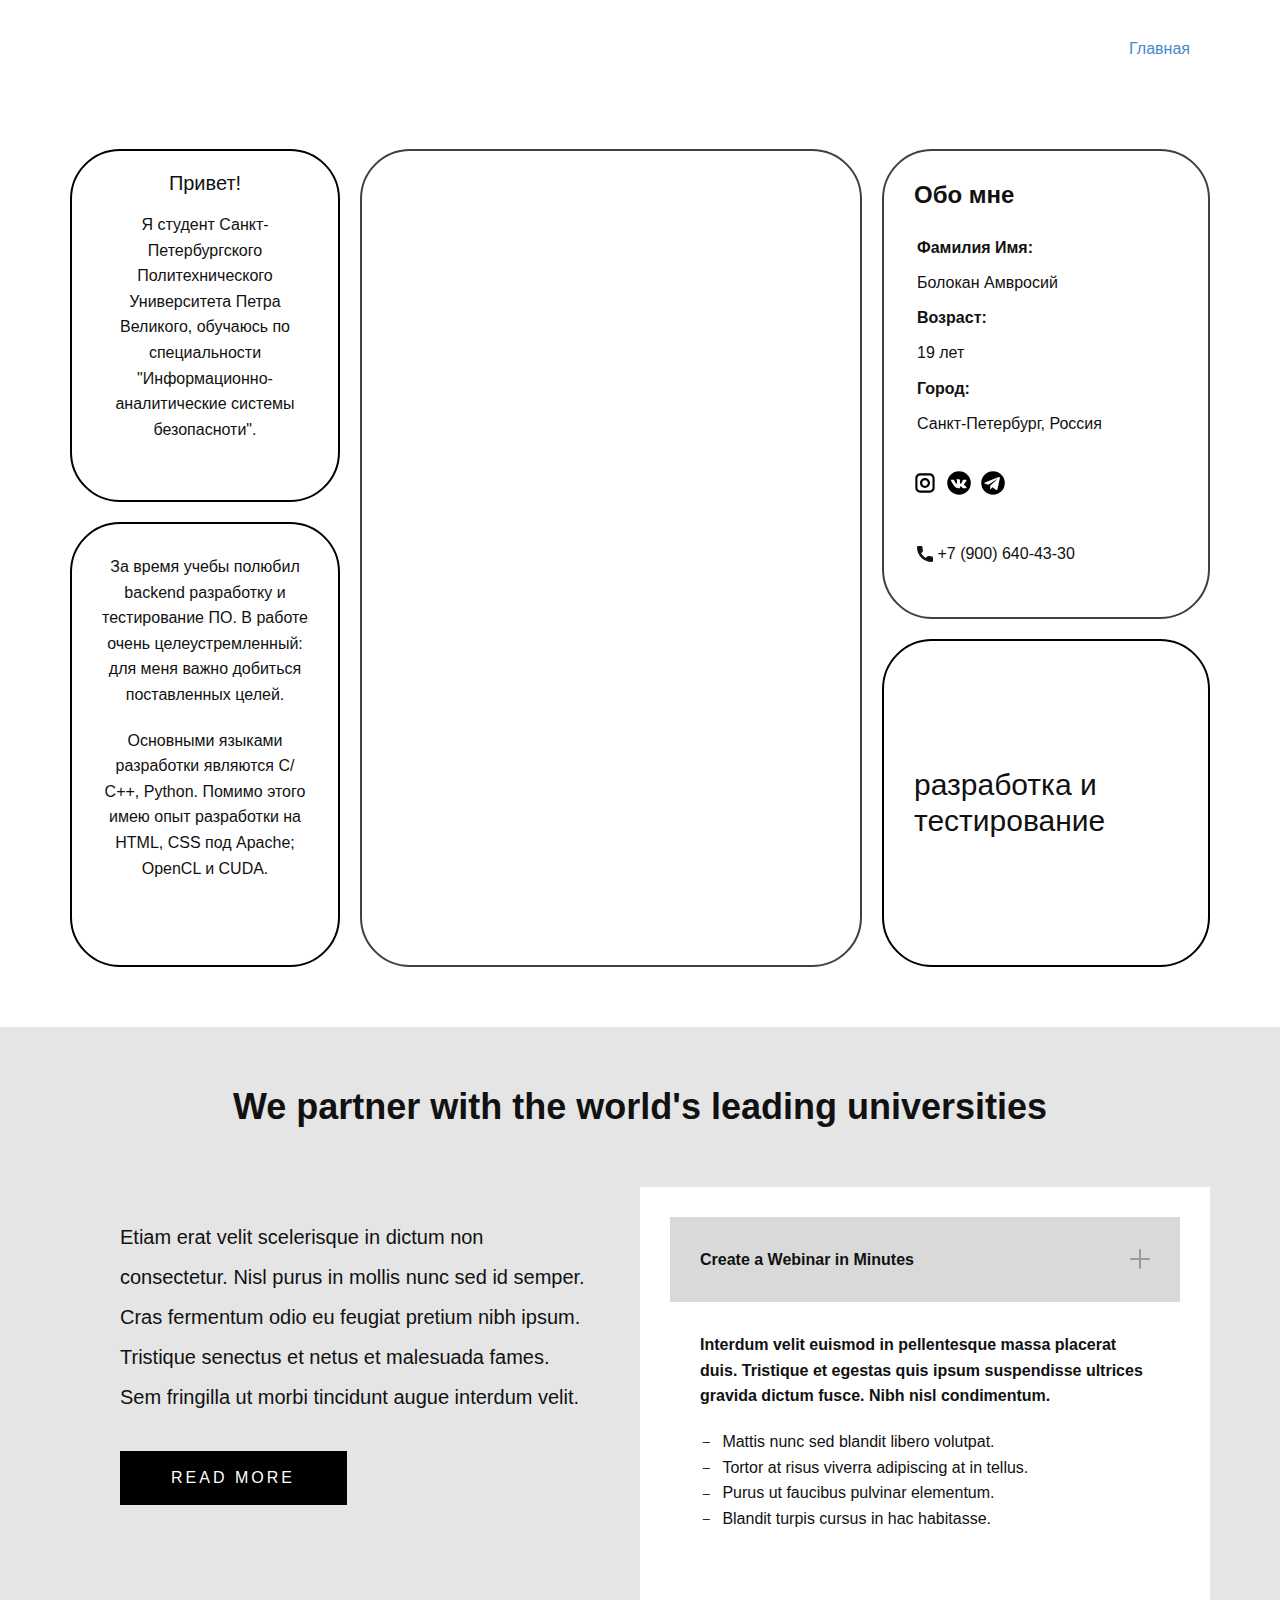
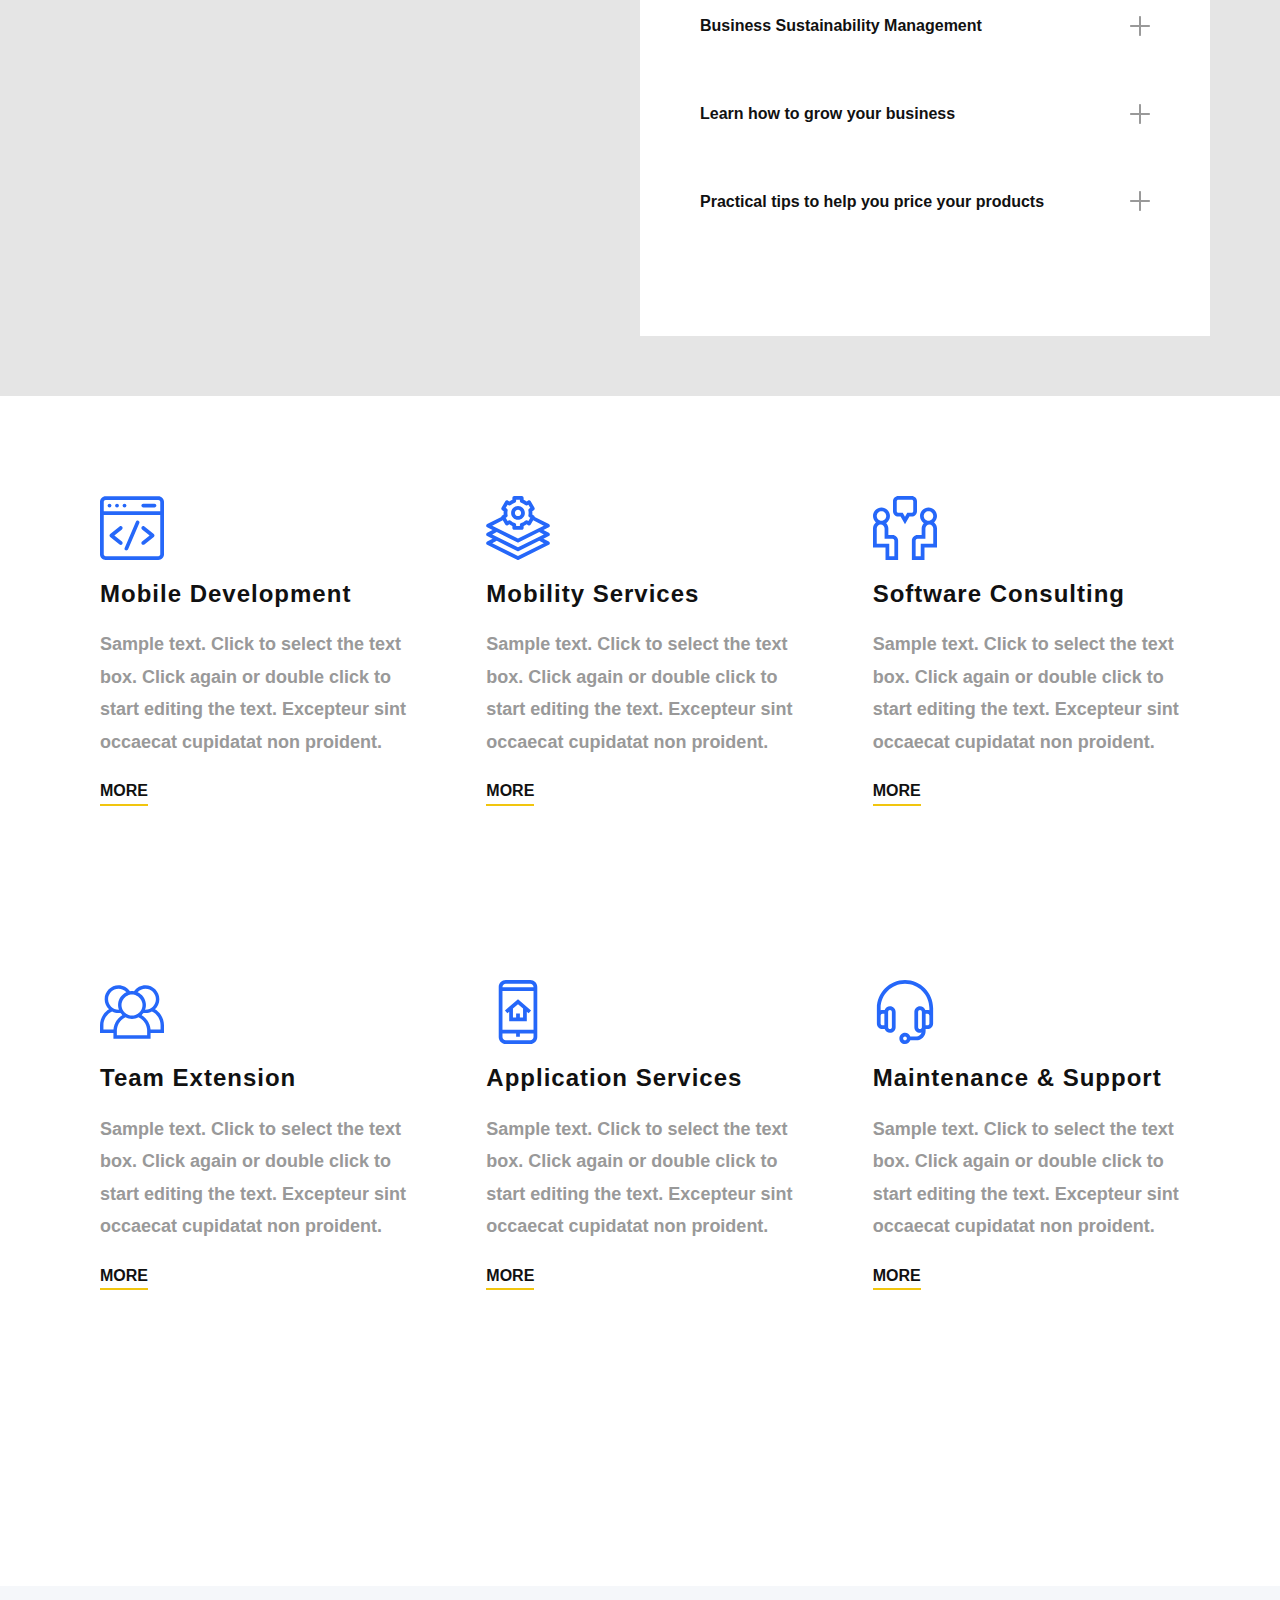
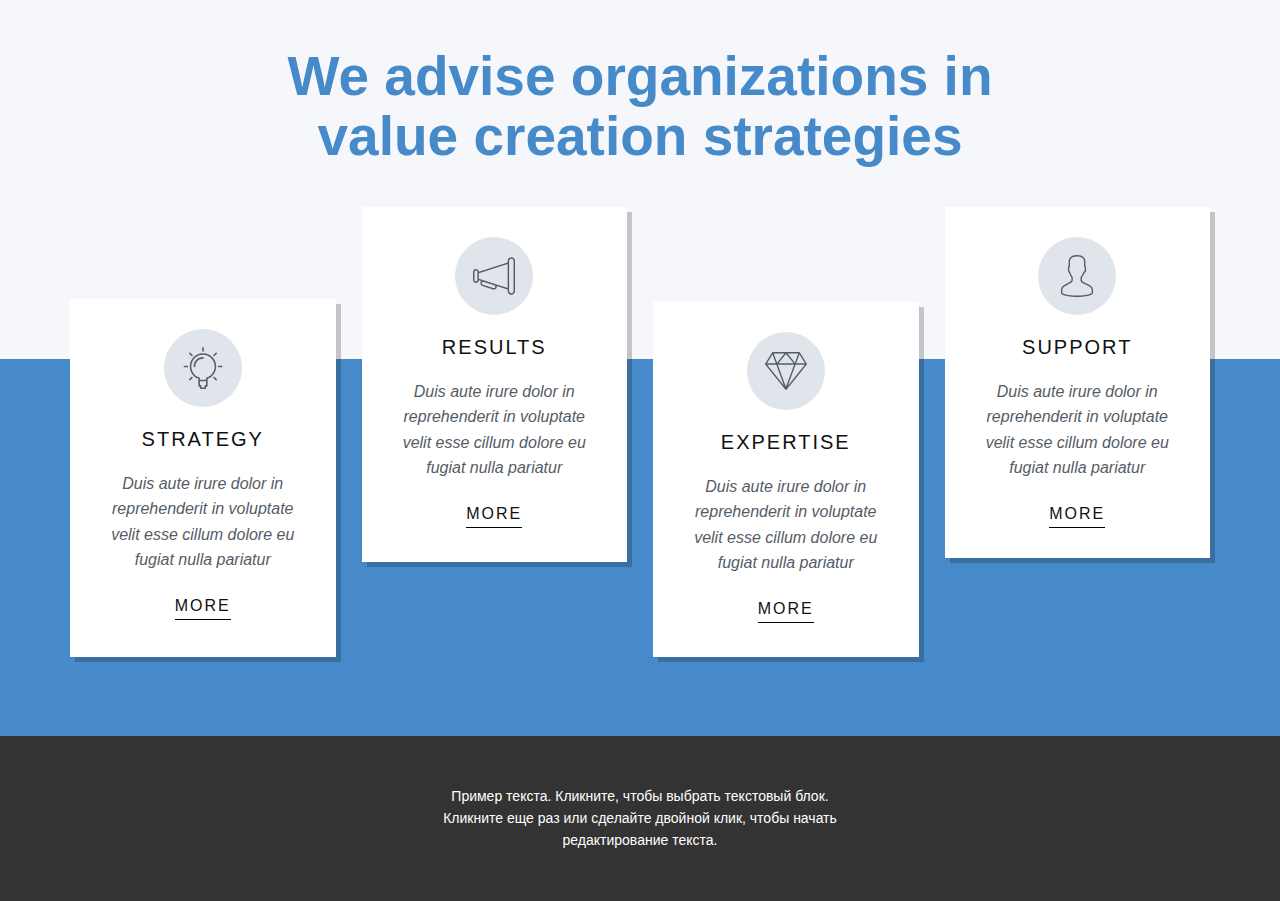
==== commit f99b6eac: "new site version commit" ====
--- a/Главная.html
+++ b/Главная.html
@@ -1,19 +1,20 @@
 <!DOCTYPE html>
-<html style="font-size: 16px;">
-  <head>
+<!-- saved from url=(0103)file:///C:/Users/mi/Documents/GitHub/aambbroo.github.io/%D0%93%D0%BB%D0%B0%D0%B2%D0%BD%D0%B0%D1%8F.html -->
+<html style="font-size: 16px;" class="u-responsive-sm"><head><meta http-equiv="Content-Type" content="text/html; charset=UTF-8">
     <meta name="viewport" content="width=device-width, initial-scale=1.0">
-    <meta charset="utf-8">
-    <meta name="keywords" content="Development Services, We advise organizations in value creation strategies">
+    
+    <meta name="keywords" content="">
     <meta name="description" content="">
     <meta name="page_type" content="np-template-header-footer-from-plugin">
     <title>Главная</title>
-    <link rel="stylesheet" href="nicepage.css" media="screen">
-<link rel="stylesheet" href="Главная.css" media="screen">
-    <script class="u-script" type="text/javascript" src="jquery.js" defer=""></script>
-    <script class="u-script" type="text/javascript" src="nicepage.js" defer=""></script>
+    <link rel="stylesheet" href="./Главная_files/nicepage.css" media="screen">
+<link rel="stylesheet" href="./Главная_files/Главная.css" media="screen">
+    <script class="u-script" type="text/javascript" src="./Главная_files/jquery.js.загрузка" defer=""></script>
+    <script class="u-script" type="text/javascript" src="./Главная_files/nicepage.js.загрузка" defer=""></script>
     <meta name="generator" content="Nicepage 3.19.4, nicepage.com">
-    <link id="u-theme-google-font" rel="stylesheet" href="https://fonts.googleapis.com/css?family=Roboto:100,100i,300,300i,400,400i,500,500i,700,700i,900,900i|Open+Sans:300,300i,400,400i,600,600i,700,700i,800,800i">
-    <link id="u-page-google-font" rel="stylesheet" href="https://fonts.googleapis.com/css?family=Open+Sans:300,300i,400,400i,600,600i,700,700i,800,800i|Raleway:100,100i,200,200i,300,300i,400,400i,500,500i,600,600i,700,700i,800,800i,900,900i|Ubuntu:300,300i,400,400i,500,500i,700,700i|Lato:100,100i,300,300i,400,400i,700,700i,900,900i|Montserrat:100,100i,200,200i,300,300i,400,400i,500,500i,600,600i,700,700i,800,800i,900,900i">
+    <link id="u-theme-google-font" rel="stylesheet" href="./Главная_files/css">
+    <link id="u-page-google-font" rel="stylesheet" href="./Главная_files/css(1)">
+    
     
     
     
@@ -21,16 +22,17 @@
     <script type="application/ld+json">{
 		"@context": "http://schema.org",
 		"@type": "Organization",
-		"name": ""
+		"name": "Site1"
 }</script>
     <meta name="theme-color" content="#478ac9">
     <meta property="og:title" content="Главная">
+    <meta property="og:description" content="">
     <meta property="og:type" content="website">
   </head>
   <body class="u-body"><header class="u-clearfix u-header u-header" id="sec-bdd8"><div class="u-clearfix u-sheet u-sheet-1">
-        <nav class="u-menu u-menu-dropdown u-offcanvas u-menu-1">
+        <nav class="u-menu u-menu-dropdown u-offcanvas u-menu-1 u-enable-responsive">
           <div class="menu-collapse" style="font-size: 1rem; letter-spacing: 0px;">
-            <a class="u-button-style u-custom-left-right-menu-spacing u-custom-padding-bottom u-custom-top-bottom-menu-spacing u-nav-link u-text-active-palette-1-base u-text-hover-palette-2-base" href="#">
+            <a class="u-button-style u-custom-left-right-menu-spacing u-custom-padding-bottom u-custom-top-bottom-menu-spacing u-nav-link u-text-active-palette-1-base u-text-hover-palette-2-base" href="file:///C:/Users/mi/Documents/GitHub/aambbroo.github.io/%D0%93%D0%BB%D0%B0%D0%B2%D0%BD%D0%B0%D1%8F.html#">
               <svg><use xmlns:xlink="http://www.w3.org/1999/xlink" xlink:href="#menu-hamburger"></use></svg>
               <svg version="1.1" xmlns="http://www.w3.org/2000/svg" xmlns:xlink="http://www.w3.org/1999/xlink"><defs><symbol id="menu-hamburger" viewBox="0 0 16 16" style="width: 16px; height: 16px;"><rect y="1" width="16" height="2"></rect><rect y="7" width="16" height="2"></rect><rect y="13" width="16" height="2"></rect>
 </symbol>
@@ -38,36 +40,36 @@
             </a>
           </div>
           <div class="u-custom-menu u-nav-container">
-            <ul class="u-nav u-unstyled u-nav-1"><li class="u-nav-item"><a class="u-button-style u-nav-link u-text-active-palette-1-base u-text-hover-palette-2-base" href="Главная.html" style="padding: 10px 20px;">Главная</a>
+            <ul class="u-nav u-unstyled u-nav-1"><li class="u-nav-item"><a class="u-button-style u-nav-link u-text-active-palette-1-base u-text-hover-palette-2-base active" href="file:///C:/Users/mi/Documents/GitHub/aambbroo.github.io/%D0%93%D0%BB%D0%B0%D0%B2%D0%BD%D0%B0%D1%8F.html" style="padding: 10px 20px;">Главная</a>
 </li></ul>
           </div>
           <div class="u-custom-menu u-nav-container-collapse">
             <div class="u-black u-container-style u-inner-container-layout u-opacity u-opacity-95 u-sidenav">
               <div class="u-sidenav-overflow">
                 <div class="u-menu-close"></div>
-                <ul class="u-align-center u-nav u-popupmenu-items u-unstyled u-nav-2"><li class="u-nav-item"><a class="u-button-style u-nav-link" href="Главная.html" style="padding: 10px 20px;">Главная</a>
+                <ul class="u-align-center u-nav u-popupmenu-items u-unstyled u-nav-2"><li class="u-nav-item"><a class="u-button-style u-nav-link active" href="file:///C:/Users/mi/Documents/GitHub/aambbroo.github.io/%D0%93%D0%BB%D0%B0%D0%B2%D0%BD%D0%B0%D1%8F.html" style="padding: 10px 20px;">Главная</a>
 </li></ul>
               </div>
             </div>
             <div class="u-black u-menu-overlay u-opacity u-opacity-70"></div>
           </div>
-        </nav>
+        <style class="offcanvas-style">            .u-offcanvas .u-sidenav { flex-basis: 250px !important; }            .u-offcanvas:not(.u-menu-open-right) .u-sidenav { margin-left: -250px; }            .u-offcanvas.u-menu-open-right .u-sidenav { margin-right: -250px; }            @keyframes menu-shift-left    { from { left: 0;        } to { left: 250px;  } }            @keyframes menu-unshift-left  { from { left: 250px;  } to { left: 0;        } }            @keyframes menu-shift-right   { from { right: 0;       } to { right: 250px; } }            @keyframes menu-unshift-right { from { right: 250px; } to { right: 0;       } }            </style></nav>
       </div></header>
-    <section class="u-clearfix u-section-1" id="carousel_cd04">
+    <section class="u-align-center u-clearfix u-image u-lightbox u-section-1" id="carousel_cd04" data-image-width="2000" data-image-height="1333" data-animation-name="" data-animation-duration="0" data-animation-delay="0" data-animation-direction="" data-pswp-uid="1">
       <div class="u-clearfix u-sheet u-sheet-1">
         <div class="u-clearfix u-expanded-width u-gutter-20 u-layout-wrap u-layout-wrap-1">
           <div class="u-layout">
             <div class="u-layout-row">
               <div class="u-size-15 u-size-30-md">
                 <div class="u-layout-col">
-                  <div class="u-container-style u-layout-cell u-left-cell u-radius-50 u-shape-round u-size-30 u-layout-cell-1" data-animation-name="jackInTheBox" data-animation-duration="1000" data-animation-delay="0" data-animation-direction="">
-                    <div class="u-border-2 u-border-grey-75 u-container-layout u-valign-middle u-container-layout-1">
+                  <div class="u-container-style u-layout-cell u-left-cell u-radius-50 u-shape-round u-size-30 u-white u-layout-cell-1">
+                    <div class="u-border-2 u-border-black u-container-layout u-container-layout-1">
                       <h5 class="u-align-center u-text u-text-default u-text-1">Привет!</h5>
                       <p class="u-align-center u-text u-text-default u-text-2">Я студент Санкт-Петербургского Политехнического Университета Петра Великого, обучаюсь по специальности "Информационно-аналитические системы безопасноти".</p>
                     </div>
                   </div>
-                  <div class="u-align-left u-container-style u-layout-cell u-left-cell u-radius-50 u-shape-round u-size-30 u-layout-cell-2" data-animation-name="flipIn" data-animation-duration="1000" data-animation-delay="0" data-animation-direction="X">
-                    <div class="u-border-2 u-border-black u-container-layout u-container-layout-2">
+                  <div class="u-align-left u-container-style u-layout-cell u-left-cell u-radius-50 u-shape-round u-size-30 u-white u-layout-cell-2">
+                    <div class="u-border-2 u-border-black u-container-layout u-valign-top u-container-layout-2">
                       <p class="u-align-center u-text u-text-default u-text-3">За время учебы полюбил backend разработку и тестирование ПО. В работе очень целеустремленный: для меня важно добиться поставленных целей.</p>
                       <p class="u-align-center u-text u-text-default u-text-4">Основными языками разработки являются С/С++, Python. Помимо этого имею опыт разработки на HTML, CSS под Apache; OpenCL и CUDA.</p>
                     </div>
@@ -78,16 +80,16 @@
                 <div class="u-layout-col">
                   <div class="u-container-style u-effect-hover-zoom u-layout-cell u-radius-50 u-shape-round u-size-60 u-layout-cell-3" data-image-width="1064" data-image-height="1600">
                     <div class="u-background-effect u-border-2 u-border-grey-75 u-expanded">
-                      <div class="u-background-effect-image u-expanded u-image u-image-1" data-image-width="1064" data-image-height="1600"></div>
-                    </div>
-                    <div class="u-container-layout u-container-layout-3"></div>
+                      <div class="u-background-effect-image u-expanded u-image u-image-1" data-image-width="1064" data-image-height="1600" data-pswp-item-id="0"></div>
+                    </div>
+                    <div class="u-container-layout u-valign-top u-container-layout-3"></div>
                   </div>
                 </div>
               </div>
               <div class="u-size-16-sm u-size-16-xs u-size-18-lg u-size-18-xl u-size-60-md">
                 <div class="u-layout-col">
-                  <div class="u-container-style u-layout-cell u-radius-50 u-right-cell u-shape-round u-size-30 u-layout-cell-4" data-animation-name="zoomIn" data-animation-duration="1000" data-animation-delay="0" data-animation-direction="">
-                    <div class="u-border-2 u-border-grey-75 u-container-layout u-container-layout-4">
+                  <div class="u-container-style u-layout-cell u-radius-50 u-right-cell u-shape-round u-size-30 u-white u-layout-cell-4">
+                    <div class="u-border-2 u-border-grey-75 u-container-layout u-valign-top u-container-layout-4">
                       <h4 class="u-custom-font u-font-open-sans u-text u-text-5">Обо мне</h4>
                       <p class="u-text u-text-6">
                         <span style="font-weight: 700;">Фамилия Имя: </span>
@@ -104,7 +106,7 @@
 	V33.7C100.8,21.1,90.6,11,78.2,11z M91,78.4c0,7.1-5.8,12.8-12.8,12.8H33.5c-7.1,0-12.8-5.8-12.8-12.8V33.7
 	c0-7.1,5.8-12.8,12.8-12.8h44.7c7.1,0,12.8,5.8,12.8,12.8V78.4z"></path></svg></span>
                         </a>
-                        <a class="u-social-url" target="_blank" title="VK" href="vk.com/aambbroo"><span class="u-icon u-icon-circle u-social-icon u-social-vk u-text-black u-icon-2"><svg class="u-svg-link" preserveAspectRatio="xMidYMin slice" viewBox="0 0 112 112" style=""><use xmlns:xlink="http://www.w3.org/1999/xlink" xlink:href="#svg-fe5b"></use></svg><svg class="u-svg-content" viewBox="0 0 112 112" x="0" y="0" id="svg-fe5b"><circle fill="currentColor" class="st0" cx="56.1" cy="56.1" r="55"></circle><path fill="#FFFFFF" d="M88.2,80.7l-9.8,0.1c0,0-2.1,0.4-4.9-1.5c-3.7-2.5-7.2-9.1-9.9-8.2C60.9,72,61,77.9,61,77.9s0,1.3-0.6,1.9
+                        <a class="u-social-url" target="_blank" title="VK" href="file:///C:/Users/mi/Documents/GitHub/aambbroo.github.io/vk.com/aambbroo"><span class="u-icon u-icon-circle u-social-icon u-social-vk u-text-black u-icon-2"><svg class="u-svg-link" preserveAspectRatio="xMidYMin slice" viewBox="0 0 112 112" style=""><use xmlns:xlink="http://www.w3.org/1999/xlink" xlink:href="#svg-fe5b"></use></svg><svg class="u-svg-content" viewBox="0 0 112 112" x="0" y="0" id="svg-fe5b"><circle fill="currentColor" class="st0" cx="56.1" cy="56.1" r="55"></circle><path fill="#FFFFFF" d="M88.2,80.7l-9.8,0.1c0,0-2.1,0.4-4.9-1.5c-3.7-2.5-7.2-9.1-9.9-8.2C60.9,72,61,77.9,61,77.9s0,1.3-0.6,1.9
             c-0.7,0.7-2,0.9-2,0.9H54c0,0-9.7,0.6-18.3-8.3c-9.3-9.7-17.6-29-17.6-29s-0.5-1.3,0-1.9c0.6-0.7,2.2-0.7,2.2-0.7l10.5-0.1
             c0,0,1,0.2,1.7,0.7c0.6,0.4,0.9,1.2,0.9,1.2s1.7,4.3,4,8.2c4.4,7.6,6.4,9.3,7.9,8.4c2.2-1.2,1.5-10.7,1.5-10.7s0-3.5-1.1-5
             c-0.9-1.2-2.5-1.5-3.3-1.6c-0.6-0.1,0.4-1.5,1.6-2.1c1.9-0.9,5.2-1,9.2-0.9c3.1,0,4,0.2,5.2,0.5c3.6,0.9,2.4,4.3,2.4,12.4
@@ -120,8 +122,8 @@
                       </a>
                     </div>
                   </div>
-                  <div class="u-align-left u-container-style u-layout-cell u-radius-50 u-right-cell u-shape-round u-size-30 u-layout-cell-5" data-animation-name="slideIn" data-animation-duration="1000" data-animation-delay="0" data-animation-direction="Down">
-                    <div class="u-border-2 u-border-grey-75 u-container-layout u-valign-middle u-container-layout-5">
+                  <div class="u-align-left u-container-style u-layout-cell u-radius-50 u-right-cell u-shape-round u-size-30 u-white u-layout-cell-5">
+                    <div class="u-border-2 u-border-black u-container-layout u-valign-middle u-container-layout-5">
                       <h3 class="u-text u-text-7">разработка и тестирование</h3>
                     </div>
                   </div>
@@ -132,30 +134,177 @@
         </div>
       </div>
     </section>
-    <section class="u-align-center u-clearfix u-image u-lightbox u-section-2" id="carousel_a137" data-image-width="2000" data-image-height="1333">
+    <section class="u-align-center u-clearfix u-grey-10 u-section-2" id="carousel_95bb">
       <div class="u-clearfix u-sheet u-valign-middle u-sheet-1">
-        <h1 class="u-text u-text-default-lg u-text-default-md u-text-default-sm u-text-default-xl u-text-palette-3-base u-text-1">Development Services</h1>
+        <h2 class="u-text u-text-1">We partner with the world's leading universities</h2>
+        <div class="u-clearfix u-expanded-width u-layout-wrap u-layout-wrap-1">
+          <div class="u-layout">
+            <div class="u-layout-row">
+              <div class="u-container-style u-layout-cell u-size-30 u-layout-cell-1">
+                <div class="u-container-layout u-valign-top u-container-layout-1">
+                  <p class="u-text u-text-2">Etiam erat velit scelerisque in dictum non consectetur. Nisl purus in mollis nunc sed id semper. Cras fermentum odio eu feugiat pretium nibh ipsum. Tristique senectus et netus et malesuada fames. Sem fringilla ut morbi tincidunt augue interdum velit.</p>
+                  <a href="https://nicepage.com/k/infographic-html-templates" class="u-active-grey-50 u-align-left u-black u-btn u-btn-rectangle u-button-style u-custom-font u-font-montserrat u-hover-grey-50 u-radius-0 u-btn-1">read more</a>
+                </div>
+              </div>
+              <div class="u-container-style u-layout-cell u-size-30 u-white u-layout-cell-2">
+                <div class="u-container-layout u-valign-top u-container-layout-2">
+                  <div class="u-accordion u-expanded-width u-spacing-2 u-accordion-1">
+                    <div class="u-accordion-item">
+                      <a class="active u-accordion-link u-active-grey-15 u-button-style u-white u-accordion-link-1" id="link-accordion-7c0e" aria-controls="accordion-7c0e" aria-selected="true">
+                        <span class="u-accordion-link-text">Create a Webinar in Minutes</span><span class="u-accordion-link-icon u-icon u-icon-circle u-icon-1"><svg class="u-svg-link" preserveAspectRatio="xMidYMin slice" viewBox="0 0 426.66667 426.66667" style=""><use xmlns:xlink="http://www.w3.org/1999/xlink" xlink:href="#svg-347e"></use></svg><svg class="u-svg-content" viewBox="0 0 426.66667 426.66667" id="svg-347e"><path d="m405.332031 192h-170.664062v-170.667969c0-11.773437-9.558594-21.332031-21.335938-21.332031-11.773437 0-21.332031 9.558594-21.332031 21.332031v170.667969h-170.667969c-11.773437 0-21.332031 9.558594-21.332031 21.332031 0 11.777344 9.558594 21.335938 21.332031 21.335938h170.667969v170.664062c0 11.777344 9.558594 21.335938 21.332031 21.335938 11.777344 0 21.335938-9.558594 21.335938-21.335938v-170.664062h170.664062c11.777344 0 21.335938-9.558594 21.335938-21.335938 0-11.773437-9.558594-21.332031-21.335938-21.332031zm0 0"></path></svg></span>
+                      </a>
+                      <div class="u-accordion-active u-accordion-pane u-container-style u-white u-accordion-pane-1" id="accordion-7c0e" aria-labelledby="link-accordion-7c0e">
+                        <div class="u-container-layout u-valign-top u-container-layout-3">
+                          <p class="u-text u-text-3">Interdum velit euismod in pellentesque massa placerat duis. Tristique et egestas quis ipsum suspendisse ultrices gravida dictum fusce. Nibh nisl condimentum.</p>
+                          <ul class="u-custom-list u-text u-text-4">
+                            <li>
+                              <div class="u-list-icon">
+                                <div xmlns="http://www.w3.org/2000/svg" xmlns:xlink="http://www.w3.org/1999/xlink" version="1.1" xml:space="preserve" class="u-svg-content">–</div>
+                              </div>Mattis nunc sed blandit libero volutpat. 
+                            </li>
+                            <li>
+                              <div class="u-list-icon">
+                                <div xmlns="http://www.w3.org/2000/svg" xmlns:xlink="http://www.w3.org/1999/xlink" version="1.1" xml:space="preserve" class="u-svg-content">–</div>
+                              </div>Tortor at risus viverra adipiscing at in tellus. 
+                            </li>
+                            <li>
+                              <div class="u-list-icon">
+                                <div xmlns="http://www.w3.org/2000/svg" xmlns:xlink="http://www.w3.org/1999/xlink" version="1.1" xml:space="preserve" class="u-svg-content">–</div>
+                              </div>Purus ut faucibus pulvinar elementum. 
+                            </li>
+                            <li>
+                              <div class="u-list-icon">
+                                <div xmlns="http://www.w3.org/2000/svg" xmlns:xlink="http://www.w3.org/1999/xlink" version="1.1" xml:space="preserve" class="u-svg-content">–</div>
+                              </div>Blandit turpis cursus in hac habitasse. 
+                            </li>
+                          </ul>
+                        </div>
+                      </div>
+                    </div>
+                    <div class="u-accordion-item">
+                      <a class="u-accordion-link u-active-grey-15 u-button-style u-white u-accordion-link-2" id="link-accordion-05cb" aria-controls="accordion-05cb" aria-selected="false">
+                        <span class="u-accordion-link-text">Business Sustainability Management</span><span class="u-accordion-link-icon u-icon u-icon-circle u-icon-2"><svg class="u-svg-link" preserveAspectRatio="xMidYMin slice" viewBox="0 0 426.66667 426.66667" style=""><use xmlns:xlink="http://www.w3.org/1999/xlink" xlink:href="#svg-ae03"></use></svg><svg class="u-svg-content" viewBox="0 0 426.66667 426.66667" id="svg-ae03"><path d="m405.332031 192h-170.664062v-170.667969c0-11.773437-9.558594-21.332031-21.335938-21.332031-11.773437 0-21.332031 9.558594-21.332031 21.332031v170.667969h-170.667969c-11.773437 0-21.332031 9.558594-21.332031 21.332031 0 11.777344 9.558594 21.335938 21.332031 21.335938h170.667969v170.664062c0 11.777344 9.558594 21.335938 21.332031 21.335938 11.777344 0 21.335938-9.558594 21.335938-21.335938v-170.664062h170.664062c11.777344 0 21.335938-9.558594 21.335938-21.335938 0-11.773437-9.558594-21.332031-21.335938-21.332031zm0 0"></path></svg></span>
+                      </a>
+                      <div class="u-accordion-pane u-container-style u-white u-accordion-pane-2" id="accordion-05cb" aria-labelledby="link-accordion-05cb">
+                        <div class="u-container-layout u-valign-top u-container-layout-4">
+                          <ul class="u-custom-list u-text u-text-5">
+                            <li>
+                              <div class="u-list-icon">
+                                <div xmlns="http://www.w3.org/2000/svg" xmlns:xlink="http://www.w3.org/1999/xlink" version="1.1" xml:space="preserve" class="u-svg-content">–</div>
+                              </div>Interdum velit euismod in pellentesque massa. 
+                            </li>
+                            <li>
+                              <div class="u-list-icon">
+                                <div xmlns="http://www.w3.org/2000/svg" xmlns:xlink="http://www.w3.org/1999/xlink" version="1.1" xml:space="preserve" class="u-svg-content">–</div>
+                              </div>Tristique et egestas quis ipsum suspendisse ultrices gravidae. 
+                            </li>
+                            <li>
+                              <div class="u-list-icon">
+                                <div xmlns="http://www.w3.org/2000/svg" xmlns:xlink="http://www.w3.org/1999/xlink" version="1.1" xml:space="preserve" class="u-svg-content">–</div>
+                              </div>Nibh nisl condimentum id venenatis a condimentum. 
+                            </li>
+                            <li>
+                              <div class="u-list-icon">
+                                <div xmlns="http://www.w3.org/2000/svg" xmlns:xlink="http://www.w3.org/1999/xlink" version="1.1" xml:space="preserve" class="u-svg-content">–</div>
+                              </div>Diam volutpat commodo sed egestas egestas fringilla. 
+                            </li>
+                          </ul>
+                        </div>
+                      </div>
+                    </div>
+                    <div class="u-accordion-item">
+                      <a class="u-accordion-link u-active-grey-15 u-button-style u-white u-accordion-link-3" id="link-accordion-a6bb" aria-controls="accordion-a6bb" aria-selected="false">
+                        <span class="u-accordion-link-text">Learn how to grow your business</span><span class="u-accordion-link-icon u-icon u-icon-circle u-icon-3"><svg class="u-svg-link" preserveAspectRatio="xMidYMin slice" viewBox="0 0 426.66667 426.66667" style=""><use xmlns:xlink="http://www.w3.org/1999/xlink" xlink:href="#svg-a4a8"></use></svg><svg class="u-svg-content" viewBox="0 0 426.66667 426.66667" id="svg-a4a8"><path d="m405.332031 192h-170.664062v-170.667969c0-11.773437-9.558594-21.332031-21.335938-21.332031-11.773437 0-21.332031 9.558594-21.332031 21.332031v170.667969h-170.667969c-11.773437 0-21.332031 9.558594-21.332031 21.332031 0 11.777344 9.558594 21.335938 21.332031 21.335938h170.667969v170.664062c0 11.777344 9.558594 21.335938 21.332031 21.335938 11.777344 0 21.335938-9.558594 21.335938-21.335938v-170.664062h170.664062c11.777344 0 21.335938-9.558594 21.335938-21.335938 0-11.773437-9.558594-21.332031-21.335938-21.332031zm0 0"></path></svg></span>
+                      </a>
+                      <div class="u-accordion-pane u-container-style u-white u-accordion-pane-3" id="accordion-a6bb" aria-labelledby="link-accordion-a6bb">
+                        <div class="u-container-layout u-valign-top u-container-layout-5">
+                          <ul class="u-custom-list u-text u-text-6">
+                            <li>
+                              <div class="u-list-icon">
+                                <div xmlns="http://www.w3.org/2000/svg" xmlns:xlink="http://www.w3.org/1999/xlink" version="1.1" xml:space="preserve" class="u-svg-content">–</div>
+                              </div>Mattis nunc sed blandit libero volutpat. 
+                            </li>
+                            <li>
+                              <div class="u-list-icon">
+                                <div xmlns="http://www.w3.org/2000/svg" xmlns:xlink="http://www.w3.org/1999/xlink" version="1.1" xml:space="preserve" class="u-svg-content">–</div>
+                              </div>Tortor at risus viverra adipiscing at in tellus. 
+                            </li>
+                            <li>
+                              <div class="u-list-icon">
+                                <div xmlns="http://www.w3.org/2000/svg" xmlns:xlink="http://www.w3.org/1999/xlink" version="1.1" xml:space="preserve" class="u-svg-content">–</div>
+                              </div>Purus ut faucibus pulvinar elementum. 
+                            </li>
+                            <li>
+                              <div class="u-list-icon">
+                                <div xmlns="http://www.w3.org/2000/svg" xmlns:xlink="http://www.w3.org/1999/xlink" version="1.1" xml:space="preserve" class="u-svg-content">–</div>
+                              </div>Blandit turpis cursus in hac habitasse.e. 
+                            </li>
+                          </ul>
+                        </div>
+                      </div>
+                    </div>
+                    <div class="u-accordion-item">
+                      <a class="u-accordion-link u-active-grey-15 u-button-style u-white u-accordion-link-4" id="link-accordion-a6bb" aria-controls="accordion-a6bb" aria-selected="false">
+                        <span class="u-accordion-link-text">Practical tips to help you price your products</span><span class="u-accordion-link-icon u-icon u-icon-circle u-icon-4"><svg class="u-svg-link" preserveAspectRatio="xMidYMin slice" viewBox="0 0 426.66667 426.66667" style=""><use xmlns:xlink="http://www.w3.org/1999/xlink" xlink:href="#svg-f384"></use></svg><svg class="u-svg-content" viewBox="0 0 426.66667 426.66667" id="svg-f384"><path d="m405.332031 192h-170.664062v-170.667969c0-11.773437-9.558594-21.332031-21.335938-21.332031-11.773437 0-21.332031 9.558594-21.332031 21.332031v170.667969h-170.667969c-11.773437 0-21.332031 9.558594-21.332031 21.332031 0 11.777344 9.558594 21.335938 21.332031 21.335938h170.667969v170.664062c0 11.777344 9.558594 21.335938 21.332031 21.335938 11.777344 0 21.335938-9.558594 21.335938-21.335938v-170.664062h170.664062c11.777344 0 21.335938-9.558594 21.335938-21.335938 0-11.773437-9.558594-21.332031-21.335938-21.332031zm0 0"></path></svg></span>
+                      </a>
+                      <div class="u-accordion-pane u-container-style u-white u-accordion-pane-4" id="accordion-a6bb" aria-labelledby="link-accordion-a6bb">
+                        <div class="u-container-layout u-valign-top u-container-layout-6">
+                          <ul class="u-custom-list u-text u-text-7">
+                            <li>
+                              <div class="u-list-icon">
+                                <div xmlns="http://www.w3.org/2000/svg" xmlns:xlink="http://www.w3.org/1999/xlink" version="1.1" xml:space="preserve" class="u-svg-content">–</div>
+                              </div>Mattis nunc sed blandit libero volutpat. 
+                            </li>
+                            <li>
+                              <div class="u-list-icon">
+                                <div xmlns="http://www.w3.org/2000/svg" xmlns:xlink="http://www.w3.org/1999/xlink" version="1.1" xml:space="preserve" class="u-svg-content">–</div>
+                              </div>Tortor at risus viverra adipiscing at in tellus. 
+                            </li>
+                            <li>
+                              <div class="u-list-icon">
+                                <div xmlns="http://www.w3.org/2000/svg" xmlns:xlink="http://www.w3.org/1999/xlink" version="1.1" xml:space="preserve" class="u-svg-content">–</div>
+                              </div>Purus ut faucibus pulvinar elementum. 
+                            </li>
+                            <li>
+                              <div class="u-list-icon">
+                                <div xmlns="http://www.w3.org/2000/svg" xmlns:xlink="http://www.w3.org/1999/xlink" version="1.1" xml:space="preserve" class="u-svg-content">–</div>
+                              </div>Blandit turpis cursus in hac habitasse.e. 
+                            </li>
+                          </ul>
+                        </div>
+                      </div>
+                    </div>
+                  </div>
+                </div>
+              </div>
+            </div>
+          </div>
+        </div>
+      </div>
+    </section>
+    <section class="u-align-center u-clearfix u-image u-lightbox u-section-3" id="carousel_a137" data-image-width="2000" data-image-height="1333" data-pswp-uid="2">
+      <div class="u-clearfix u-sheet u-sheet-1">
         <div class="u-expanded-width u-list u-list-1">
           <div class="u-repeater u-repeater-1">
             <div class="u-align-left u-container-style u-list-item u-radius-15 u-repeater-item u-shape-round u-white u-list-item-1">
               <div class="u-container-layout u-similar-container u-valign-top u-container-layout-1"><span class="u-icon u-icon-circle u-icon-1"><svg class="u-svg-link" preserveAspectRatio="xMidYMin slice" viewBox="0 0 512 512" style=""><use xmlns:xlink="http://www.w3.org/1999/xlink" xlink:href="#svg-265b"></use></svg><svg class="u-svg-content" viewBox="0 0 512 512" id="svg-265b"><path d="m467 1h-422c-24.813 0-45 20.187-45 45v420c0 24.813 20.187 45 45 45h422c24.813 0 45-20.187 45-45v-420c0-24.813-20.187-45-45-45zm-422 30h422c8.271 0 15 6.729 15 15v75h-452v-75c0-8.271 6.729-15 15-15zm422 450h-422c-8.271 0-15-6.729-15-15v-315h452v315c0 8.271-6.729 15-15 15z"></path><path d="m306.909 197.213c-7.614-3.263-16.433.264-19.696 7.878l-90 210c-3.264 7.614.264 16.433 7.878 19.696 7.617 3.264 16.434-.266 19.696-7.878l90-210c3.264-7.615-.264-16.433-7.878-19.696z"></path><path d="m177.713 246.629c-5.176-6.469-14.617-7.517-21.083-2.342l-75 60c-7.499 5.997-7.504 17.424 0 23.426l75 60c6.469 5.176 15.91 4.126 21.083-2.342 5.175-6.469 4.127-15.909-2.343-21.083l-60.358-48.288 60.358-48.287c6.47-5.175 7.518-14.614 2.343-21.084z"></path><path d="m430.37 304.287-75-60c-6.469-5.176-15.909-4.127-21.083 2.342-5.175 6.469-4.127 15.909 2.343 21.083l60.358 48.288-60.358 48.287c-6.47 5.175-7.518 14.614-2.343 21.083 5.182 6.476 14.623 7.512 21.083 2.342l75-60c7.499-5.997 7.504-17.423 0-23.425z"></path><circle cx="76" cy="76" r="15"></circle><circle cx="136" cy="76" r="15"></circle><circle cx="196" cy="76" r="15"></circle><path d="m346 91h90c8.284 0 15-6.716 15-15s-6.716-15-15-15h-90c-8.284 0-15 6.716-15 15s6.716 15 15 15z"></path></svg></span>
-                <h5 class="u-custom-font u-font-raleway u-text u-text-2">Mobile Development</h5>
-                <p class="u-text u-text-grey-40 u-text-3">Sample text. Click to select the text box. Click again or double click to start editing the text.&nbsp;Excepteur sint occaecat cupidatat non proident.</p>
+                <h5 class="u-custom-font u-font-raleway u-text u-text-1">Mobile Development</h5>
+                <p class="u-text u-text-grey-40 u-text-2">Sample text. Click to select the text box. Click again or double click to start editing the text.&nbsp;Excepteur sint occaecat cupidatat non proident.</p>
                 <a href="https://nicepage.com/c/team-html-templates" class="u-active-none u-border-2 u-border-active-black u-border-hover-black u-border-palette-3-base u-btn u-button-style u-hover-none u-none u-text-body-color u-text-hover-palette-3-base u-btn-1">more</a>
               </div>
             </div>
             <div class="u-align-left u-container-style u-list-item u-radius-15 u-repeater-item u-shape-round u-white u-list-item-2">
               <div class="u-container-layout u-similar-container u-valign-top u-container-layout-2"><span class="u-icon u-icon-circle u-icon-2"><svg class="u-svg-link" preserveAspectRatio="xMidYMin slice" viewBox="0 0 512 512" style=""><use xmlns:xlink="http://www.w3.org/1999/xlink" xlink:href="#svg-da38"></use></svg><svg class="u-svg-content" viewBox="0 0 512 512" id="svg-da38"><g><path d="m511 307c0-5.682-3.21-10.876-8.292-13.416l-43.168-21.584 43.168-21.584c5.082-2.54 8.292-7.734 8.292-13.416s-3.21-10.876-8.292-13.416l-112.921-56.46c-.575-4.484-3.146-8.659-7.364-11.094l-12.3-7.102c.583-4.672.877-9.328.877-13.928s-.294-9.256-.877-13.928l12.3-7.102c7.175-4.143 9.633-13.316 5.49-20.49l-30-51.961c-4.143-7.175-13.316-9.634-20.49-5.49l-12.353 7.131c-7.489-5.679-15.536-10.359-24.07-14v-14.16c0-8.284-6.716-15-15-15h-60c-8.284 0-15 6.716-15 15v14.16c-8.534 3.641-16.581 8.321-24.07 14l-12.353-7.131c-7.177-4.144-16.349-1.684-20.49 5.49l-30 51.961c-4.143 7.174-1.685 16.348 5.49 20.49l12.3 7.102c-.583 4.672-.877 9.328-.877 13.928s.294 9.256.877 13.928l-12.3 7.102c-4.217 2.435-6.789 6.611-7.364 11.094l-112.921 56.46c-5.082 2.54-8.292 7.734-8.292 13.416s3.21 10.876 8.292 13.416l43.168 21.584-43.168 21.584c-5.082 2.54-8.292 7.734-8.292 13.416s3.21 10.876 8.292 13.416l43.168 21.584-43.168 21.584c-5.082 2.54-8.292 7.734-8.292 13.416s3.21 10.876 8.292 13.416l240 120c2.111 1.056 4.409 1.584 6.708 1.584s4.597-.528 6.708-1.584l240-120c5.082-2.54 8.292-7.734 8.292-13.416s-3.21-10.876-8.292-13.416l-43.168-21.584 43.168-21.584c5.082-2.54 8.292-7.734 8.292-13.416zm-337.928-153.552c-1.375-6.209-2.072-12.416-2.072-18.448s.697-12.239 2.072-18.448c1.416-6.391-1.476-12.962-7.145-16.234l-8.36-4.827 15-25.98 8.422 4.861c5.674 3.275 12.814 2.49 17.641-1.938 9.372-8.598 20.093-14.832 31.865-18.53 6.252-1.965 10.505-7.758 10.505-14.311v-9.593h30v9.593c0 6.553 4.253 12.347 10.505 14.311 11.772 3.698 22.493 9.933 31.865 18.53 4.826 4.428 11.967 5.213 17.641 1.938l8.422-4.861 15 25.98-8.36 4.827c-5.669 3.272-8.561 9.844-7.145 16.234 1.375 6.209 2.072 12.416 2.072 18.448s-.697 12.239-2.072 18.448c-1.416 6.391 1.476 12.962 7.145 16.234l8.36 4.827-15 25.98-8.422-4.862c-5.674-3.275-12.816-2.49-17.641 1.938-9.371 8.598-20.092 14.833-31.865 18.531-6.252 1.964-10.505 7.758-10.505 14.311v9.593h-30v-9.593c0-6.553-4.253-12.347-10.505-14.311-11.773-3.698-22.494-9.934-31.865-18.531-4.825-4.428-11.967-5.214-17.641-1.938l-8.422 4.862-15-25.98 8.36-4.827c5.67-3.272 8.561-9.843 7.145-16.234zm-123.531 83.552 84.943-42.472 19.603 33.952c4.143 7.176 13.317 9.634 20.49 5.49l12.353-7.132c7.489 5.68 15.536 10.359 24.07 14.001v14.161c0 8.284 6.716 15 15 15h60c8.284 0 15-6.716 15-15v-14.16c8.534-3.642 16.581-8.321 24.07-14.001l12.353 7.132c7.173 4.143 16.348 1.684 20.49-5.49l19.603-33.952 84.943 42.471-206.459 103.229zm412.918 140-206.459 103.229-206.459-103.229 36.459-18.23 163.292 81.646c2.111 1.056 4.409 1.584 6.708 1.584s4.597-.528 6.708-1.584l163.292-81.646zm-206.459 33.229-206.459-103.229 36.459-18.23 163.292 81.646c2.111 1.056 4.409 1.584 6.708 1.584s4.597-.528 6.708-1.584l163.292-81.646 36.459 18.23z"></path><path d="m256 190c30.327 0 55-24.673 55-55s-24.673-55-55-55-55 24.673-55 55 24.673 55 55 55zm0-80c13.785 0 25 11.215 25 25s-11.215 25-25 25-25-11.215-25-25 11.215-25 25-25z"></path>
 </g></svg></span>
-                <h5 class="u-custom-font u-font-raleway u-text u-text-4">Mobility Services</h5>
-                <p class="u-text u-text-grey-40 u-text-5">Sample text. Click to select the text box. Click again or double click to start editing the text.&nbsp;Excepteur sint occaecat cupidatat non proident.</p>
+                <h5 class="u-custom-font u-font-raleway u-text u-text-3">Mobility Services</h5>
+                <p class="u-text u-text-grey-40 u-text-4">Sample text. Click to select the text box. Click again or double click to start editing the text.&nbsp;Excepteur sint occaecat cupidatat non proident.</p>
                 <a href="https://nicepage.com/k/projects-website-templates" class="u-active-none u-border-2 u-border-active-black u-border-hover-black u-border-palette-3-base u-btn u-button-style u-hover-none u-none u-text-body-color u-text-hover-palette-3-base u-btn-2">more</a>
               </div>
             </div>
             <div class="u-align-left u-container-style u-list-item u-radius-15 u-repeater-item u-shape-round u-white u-list-item-3">
               <div class="u-container-layout u-similar-container u-valign-top u-container-layout-3"><span class="u-icon u-icon-circle u-icon-3"><svg class="u-svg-link" preserveAspectRatio="xMidYMin slice" viewBox="0 0 512 512" style=""><use xmlns:xlink="http://www.w3.org/1999/xlink" xlink:href="#svg-fd54"></use></svg><svg class="u-svg-content" viewBox="0 0 512 512" id="svg-fd54"><path d="m155.6875 311h-32.9375v-50.984375c0-16.585937-6.621094-31.644531-17.347656-42.699219 18.320312-12.175781 30.425781-32.992187 30.425781-56.59375 0-37.445312-30.464844-67.914062-67.914063-67.914062-37.449218 0-67.914062 30.464844-67.914062 67.914062 0 20.402344 9.054688 38.714844 23.339844 51.175782-14.203125 11.25-23.339844 28.628906-23.339844 48.117187v151.859375h100.125v100.125h100.875v-155.6875c0-24.984375-20.328125-45.3125-45.3125-45.3125zm-87.773438-188.191406c20.90625 0 37.914063 17.007812 37.914063 37.914062s-17.007813 37.917969-37.914063 37.917969-37.914062-17.011719-37.914062-37.917969 17.007812-37.914062 37.914062-37.914062zm103.085938 359.191406h-40.875v-100.125h-100.125v-121.859375c0-17.300781 14.074219-31.375 31.375-31.375s31.375 14.074219 31.375 31.375v80.984375h62.9375c8.441406 0 15.3125 6.871094 15.3125 15.3125zm0 0"></path><path d="m488.660156 211.898438c14.285156-12.460938 23.339844-30.773438 23.339844-51.175782 0-37.449218-30.464844-67.914062-67.914062-67.914062-37.449219 0-67.914063 30.464844-67.914063 67.914062 0 23.597656 12.105469 44.417969 30.425781 56.59375-10.726562 11.054688-17.347656 26.113282-17.347656 42.695313v50.988281h-32.9375c-24.984375 0-45.3125 20.328125-45.3125 45.3125v155.6875h100.875v-100.125h100.125v-151.859375c0-19.488281-9.136719-36.867187-23.339844-48.117187zm-44.574218-89.089844c20.90625 0 37.914062 17.007812 37.914062 37.914062s-17.007812 37.917969-37.914062 37.917969-37.914063-17.011719-37.914063-37.917969 17.007813-37.914062 37.914063-37.914062zm37.914062 259.066406h-100.125v100.125h-40.875v-125.6875c0-8.441406 6.871094-15.3125 15.3125-15.3125h62.9375v-80.984375c0-17.300781 14.074219-31.375 31.375-31.375s31.375 14.074219 31.375 31.375zm0 0"></path><path d="m352 121.664062v-79.332031c0-23.34375-18.988281-42.332031-42.332031-42.332031h-107.335938c-23.34375 0-42.332031 18.988281-42.332031 42.332031v79.332031c0 23.34375 18.988281 42.335938 42.332031 42.335938h18.171875l35.496094 61.480469 35.496094-61.480469h18.171875c23.34375 0 42.332031-18.992188 42.332031-42.335938zm-30 0c0 6.804688-5.53125 12.335938-12.332031 12.335938h-35.492188l-18.175781 31.480469-18.175781-31.480469h-35.492188c-6.800781 0-12.332031-5.53125-12.332031-12.335938v-79.332031c0-6.800781 5.53125-12.332031 12.332031-12.332031h107.335938c6.800781 0 12.332031 5.53125 12.332031 12.332031zm0 0"></path></svg></span>
-                <h5 class="u-custom-font u-font-raleway u-text u-text-6">Software Consulting</h5>
-                <p class="u-text u-text-grey-40 u-text-7">Sample text. Click to select the text box. Click again or double click to start editing the text.&nbsp;Excepteur sint occaecat cupidatat non proident.</p>
+                <h5 class="u-custom-font u-font-raleway u-text u-text-5">Software Consulting</h5>
+                <p class="u-text u-text-grey-40 u-text-6">Sample text. Click to select the text box. Click again or double click to start editing the text.&nbsp;Excepteur sint occaecat cupidatat non proident.</p>
                 <a href="https://nicepage.com/c/about-us-html-templates" class="u-active-none u-border-2 u-border-active-black u-border-hover-black u-border-palette-3-base u-btn u-button-style u-hover-none u-none u-text-body-color u-text-hover-palette-3-base u-btn-3">more</a>
               </div>
             </div>
@@ -163,16 +312,16 @@
               <div class="u-container-layout u-similar-container u-valign-top u-container-layout-4"><span class="u-icon u-icon-circle u-icon-4"><svg class="u-svg-link" preserveAspectRatio="xMidYMin slice" viewBox="0 0 372.483 372.483" style=""><use xmlns:xlink="http://www.w3.org/1999/xlink" xlink:href="#svg-9079"></use></svg><svg class="u-svg-content" viewBox="0 0 372.483 372.483" x="0px" y="0px" id="svg-9079" style="enable-background:new 0 0 372.483 372.483;"><g id="XMLID_10_"><g><path d="M372.482,263.045c0-21.796-6.527-42.842-18.877-60.863c-8.883-12.962-20.322-23.726-33.578-31.725    c15.607-14.78,25.372-35.67,25.372-58.811c0-44.684-36.354-81.038-81.037-81.038c-26.496,0-51.316,13.104-66.392,34.615    c-3.831-0.558-7.745-0.859-11.729-0.859s-7.897,0.302-11.728,0.859c-15.077-21.511-39.897-34.615-66.392-34.615    c-44.684,0-81.038,36.354-81.038,81.038c0,23.141,9.765,44.031,25.373,58.811c-13.257,7.998-24.696,18.763-33.578,31.724    C6.528,220.203,0,241.249,0,263.045v45.075h78.121v33.755h216.242V308.12h78.12v-45.075H372.482z M264.362,50.609    c33.656,0,61.037,27.381,61.037,61.038s-27.381,61.038-61.037,61.038c-0.603,0-1.206-0.009-1.81-0.027    c0.046-0.128,0.084-0.259,0.129-0.387c1.042-2.954,1.911-5.988,2.608-9.087c0.049-0.22,0.105-0.438,0.152-0.659    c0.181-0.836,0.34-1.68,0.495-2.526c0.073-0.4,0.148-0.799,0.215-1.2c0.126-0.755,0.24-1.513,0.345-2.274    c0.073-0.529,0.139-1.058,0.202-1.588c0.079-0.672,0.156-1.345,0.219-2.022c0.064-0.691,0.112-1.383,0.158-2.076    c0.036-0.546,0.081-1.09,0.106-1.639c0.055-1.177,0.086-2.356,0.09-3.536c0-0.087,0.007-0.172,0.007-0.26    c0-0.047-0.004-0.094-0.004-0.141c-0.002-1.205-0.037-2.403-0.091-3.597c-0.016-0.347-0.037-0.693-0.057-1.039    c-0.059-1.015-0.136-2.025-0.231-3.03c-0.022-0.228-0.04-0.456-0.063-0.683c-3.022-29.209-21.475-54.21-48.095-65.774    C230.208,58.253,246.8,50.609,264.362,50.609z M165.122,88.131c0.195-0.071,0.392-0.138,0.587-0.208    c0.607-0.217,1.219-0.423,1.834-0.622c0.466-0.149,0.935-0.293,1.407-0.431c0.343-0.101,0.687-0.198,1.032-0.294    c0.616-0.169,1.235-0.334,1.86-0.485c4.62-1.122,9.438-1.731,14.397-1.731c4.963,0.004,9.783,0.614,14.404,1.736    c0.621,0.15,1.236,0.314,1.849,0.482c0.35,0.097,0.7,0.195,1.047,0.298c0.466,0.137,0.93,0.279,1.391,0.426    c0.623,0.201,1.242,0.409,1.856,0.629c0.189,0.067,0.378,0.131,0.566,0.2c20.413,7.549,35.718,25.716,39.182,47.763    c0.027,0.176,0.053,0.353,0.079,0.53c0.111,0.747,0.204,1.5,0.287,2.255c0.03,0.278,0.062,0.555,0.089,0.834    c0.066,0.689,0.115,1.383,0.159,2.079c0.018,0.298,0.043,0.595,0.057,0.894c0.042,0.889,0.065,1.783,0.068,2.682    c0,0.078,0.005,0.154,0.005,0.232c0,0.036-0.002,0.073-0.002,0.109c-0.002,0.87-0.028,1.734-0.066,2.595    c-0.012,0.271-0.024,0.542-0.04,0.812c-0.047,0.832-0.109,1.66-0.189,2.482c-0.031,0.318-0.073,0.635-0.109,0.952    c-0.061,0.532-0.129,1.063-0.203,1.591c-0.058,0.411-0.116,0.823-0.182,1.232c-0.101,0.623-0.213,1.242-0.333,1.859    c-0.107,0.549-0.224,1.096-0.346,1.642c-0.073,0.329-0.149,0.658-0.228,0.985c-0.195,0.811-0.409,1.617-0.637,2.42    c-0.091,0.319-0.176,0.64-0.272,0.956c-0.139,0.46-0.289,0.916-0.438,1.372c-0.12,0.365-0.243,0.728-0.37,1.09    c-0.144,0.411-0.286,0.823-0.438,1.231c-0.259,0.693-0.531,1.38-0.814,2.061c-0.126,0.304-0.26,0.605-0.391,0.908    c-0.247,0.567-0.501,1.131-0.765,1.689c-0.031,0.066-0.062,0.132-0.093,0.198c-0.095,0.198-0.189,0.397-0.286,0.595    c-0.296,0.604-0.604,1.201-0.92,1.793c-0.123,0.23-0.242,0.463-0.368,0.692c-0.008,0.015-0.016,0.029-0.024,0.043    c-0.346,0.63-0.707,1.25-1.074,1.866c-0.146,0.244-0.29,0.489-0.439,0.73c-0.4,0.649-0.811,1.291-1.234,1.923    c-0.263,0.393-0.538,0.778-0.81,1.165c-0.231,0.328-0.461,0.657-0.698,0.98c-0.307,0.418-0.62,0.831-0.938,1.242    c-0.216,0.279-0.434,0.556-0.654,0.832c-0.336,0.42-0.675,0.838-1.021,1.249c-0.215,0.255-0.436,0.505-0.655,0.756    c-0.36,0.413-0.719,0.827-1.089,1.23c-0.22,0.239-0.448,0.469-0.672,0.705c-0.602,0.635-1.218,1.256-1.846,1.865    c-0.373,0.361-0.744,0.723-1.126,1.074c-0.264,0.243-0.535,0.479-0.804,0.718c-0.438,0.389-0.879,0.774-1.328,1.15    c-0.228,0.191-0.458,0.38-0.689,0.568c-0.543,0.442-1.093,0.875-1.652,1.299c-0.152,0.115-0.302,0.232-0.455,0.346    c-10.16,7.553-22.736,12.03-36.34,12.03c-13.605,0-26.183-4.478-36.343-12.033c-0.15-0.112-0.297-0.227-0.446-0.34    c-0.561-0.425-1.114-0.861-1.659-1.305c-0.229-0.187-0.458-0.374-0.684-0.564c-0.451-0.378-0.893-0.765-1.333-1.155    c-0.267-0.238-0.537-0.472-0.8-0.714c-0.383-0.352-0.755-0.715-1.129-1.076c-0.631-0.611-1.248-1.234-1.852-1.871    c-0.221-0.233-0.447-0.46-0.664-0.696c-0.371-0.404-0.73-0.819-1.09-1.232c-0.219-0.251-0.439-0.5-0.654-0.755    c-0.347-0.411-0.685-0.829-1.021-1.248c-0.22-0.276-0.439-0.553-0.655-0.833c-0.317-0.41-0.63-0.823-0.937-1.241    c-0.237-0.324-0.468-0.654-0.699-0.983c-0.272-0.386-0.546-0.77-0.808-1.162c-0.425-0.635-0.838-1.279-1.239-1.93    c-0.147-0.239-0.289-0.48-0.433-0.721c-0.373-0.625-0.738-1.253-1.089-1.892c-0.129-0.235-0.251-0.474-0.378-0.71    c-0.316-0.594-0.625-1.193-0.922-1.798c-0.106-0.215-0.209-0.432-0.312-0.648c-0.016-0.033-0.031-0.066-0.046-0.099    c-0.277-0.584-0.542-1.174-0.801-1.769c-0.123-0.283-0.248-0.565-0.366-0.849c-0.29-0.696-0.567-1.398-0.832-2.106    c-0.143-0.382-0.275-0.768-0.41-1.153c-0.139-0.395-0.273-0.793-0.404-1.192c-0.141-0.432-0.283-0.864-0.415-1.298    c-0.197-0.649-0.383-1.302-0.558-1.959c-0.123-0.461-0.234-0.926-0.347-1.39c-0.088-0.365-0.173-0.73-0.254-1.097    c-0.1-0.45-0.201-0.899-0.291-1.351c-0.139-0.704-0.266-1.412-0.38-2.124c-0.062-0.384-0.116-0.769-0.171-1.153    c-0.081-0.569-0.154-1.141-0.219-1.715c-0.032-0.283-0.069-0.566-0.098-0.849c-0.083-0.843-0.146-1.692-0.194-2.544    c-0.014-0.245-0.025-0.49-0.036-0.735c-0.041-0.911-0.07-1.825-0.07-2.745c0-0.986,0.028-1.965,0.075-2.94    c0.013-0.265,0.035-0.528,0.05-0.792c0.044-0.732,0.097-1.462,0.167-2.188c0.024-0.253,0.053-0.505,0.08-0.757    c0.086-0.786,0.183-1.568,0.299-2.345c0.022-0.151,0.044-0.303,0.068-0.454C129.393,113.864,144.701,95.685,165.122,88.131z     M47.083,111.647c0-33.656,27.381-61.038,61.038-61.038c17.563,0,34.154,7.645,45.625,20.529    c-26.629,11.568-45.086,36.581-48.099,65.802c-0.021,0.198-0.036,0.397-0.055,0.596c-0.1,1.041-0.179,2.086-0.239,3.137    c-0.018,0.32-0.038,0.639-0.053,0.96c-0.057,1.251-0.096,2.506-0.096,3.77c0,1.276,0.037,2.549,0.097,3.821    c0.024,0.512,0.066,1.019,0.099,1.528c0.049,0.732,0.099,1.464,0.167,2.194c0.06,0.649,0.134,1.294,0.21,1.939    c0.066,0.562,0.136,1.122,0.214,1.682c0.102,0.735,0.212,1.467,0.333,2.196c0.073,0.433,0.153,0.865,0.232,1.297    c0.15,0.816,0.303,1.63,0.477,2.437c0.058,0.266,0.124,0.53,0.184,0.795c0.679,3.003,1.522,5.943,2.526,8.81    c0.064,0.185,0.12,0.372,0.185,0.556c-0.603,0.018-1.207,0.027-1.809,0.027C74.464,172.684,47.083,145.303,47.083,111.647z     M94.888,239.148c-0.22,0.347-0.43,0.7-0.646,1.049c-0.457,0.738-0.91,1.478-1.348,2.225c-0.245,0.417-0.481,0.837-0.719,1.257    c-0.394,0.693-0.783,1.388-1.161,2.089c-0.238,0.441-0.472,0.884-0.704,1.327c-0.364,0.697-0.719,1.398-1.067,2.101    c-0.219,0.442-0.437,0.883-0.649,1.327c-0.354,0.741-0.695,1.488-1.032,2.236c-0.183,0.407-0.371,0.811-0.548,1.22    c-0.39,0.896-0.762,1.799-1.127,2.705c-0.107,0.265-0.221,0.527-0.325,0.792c-0.463,1.177-0.906,2.362-1.326,3.553    c-0.096,0.273-0.182,0.549-0.277,0.822c-0.316,0.918-0.624,1.839-0.915,2.764c-0.133,0.425-0.256,0.852-0.384,1.278    c-0.235,0.784-0.466,1.569-0.683,2.359c-0.129,0.47-0.252,0.941-0.375,1.413c-0.198,0.758-0.388,1.518-0.568,2.281    c-0.115,0.483-0.227,0.966-0.334,1.45c-0.172,0.773-0.333,1.549-0.488,2.326c-0.093,0.467-0.189,0.934-0.276,1.403    c-0.157,0.846-0.298,1.696-0.435,2.547c-0.064,0.4-0.135,0.798-0.195,1.198c-0.186,1.25-0.355,2.503-0.497,3.762    c-0.002,0.015-0.003,0.03-0.004,0.045c-0.129,1.145-0.24,2.292-0.333,3.443H20v-25.075c0-34.258,19.694-65.013,50.548-79.631    c11.24,5.908,24.017,9.271,37.572,9.271c3.92,0,7.852-0.29,11.754-0.864c0.608,0.867,1.226,1.725,1.866,2.567    c0.216,0.283,0.44,0.559,0.66,0.839c0.632,0.808,1.273,1.607,1.935,2.39c0.271,0.321,0.549,0.635,0.825,0.952    c0.62,0.712,1.25,1.415,1.894,2.104c0.338,0.363,0.682,0.72,1.026,1.077c0.589,0.607,1.186,1.205,1.793,1.794    c0.228,0.221,0.443,0.455,0.673,0.674c-0.869,0.525-1.73,1.063-2.583,1.612c-0.139,0.089-0.275,0.183-0.413,0.273    c-0.853,0.554-1.697,1.12-2.533,1.697c-0.289,0.2-0.577,0.402-0.865,0.604c-0.745,0.525-1.482,1.059-2.213,1.602    c-0.231,0.172-0.465,0.34-0.694,0.514c-0.93,0.703-1.849,1.419-2.756,2.151c-0.198,0.16-0.392,0.325-0.59,0.487    c-0.722,0.591-1.437,1.192-2.143,1.802c-0.274,0.236-0.546,0.474-0.818,0.713c-0.707,0.623-1.405,1.255-2.096,1.896    c-0.18,0.167-0.364,0.331-0.543,0.5c-0.848,0.798-1.683,1.611-2.506,2.438c-0.214,0.215-0.423,0.434-0.635,0.65    c-0.63,0.643-1.253,1.293-1.868,1.952c-0.244,0.262-0.488,0.524-0.73,0.789c-0.692,0.756-1.374,1.522-2.045,2.299    c-0.105,0.122-0.214,0.24-0.319,0.363c-0.765,0.893-1.513,1.803-2.251,2.722c-0.206,0.256-0.407,0.516-0.61,0.775    c-0.555,0.705-1.102,1.417-1.64,2.136c-0.208,0.278-0.417,0.554-0.622,0.834c-0.704,0.96-1.399,1.928-2.074,2.913    C96.274,236.998,95.572,238.069,94.888,239.148z M98.121,321.876v-13.755v-11.32c0-1.11,0.021-2.216,0.062-3.319    c0.013-0.363,0.042-0.723,0.06-1.085c0.036-0.736,0.07-1.473,0.124-2.206c0.033-0.445,0.083-0.886,0.123-1.33    c0.058-0.646,0.11-1.293,0.182-1.935c0.053-0.47,0.122-0.937,0.182-1.406c0.078-0.611,0.151-1.223,0.241-1.831    c0.073-0.484,0.161-0.964,0.241-1.446c0.098-0.586,0.189-1.174,0.299-1.757c0.093-0.493,0.201-0.981,0.302-1.472    c0.116-0.566,0.227-1.134,0.354-1.696c0.112-0.496,0.24-0.987,0.36-1.481c0.135-0.55,0.264-1.103,0.409-1.65    c0.132-0.497,0.278-0.989,0.418-1.482c0.152-0.537,0.3-1.075,0.462-1.608c0.151-0.496,0.317-0.988,0.476-1.481    c0.17-0.523,0.335-1.047,0.514-1.566c0.17-0.491,0.353-0.978,0.531-1.465c0.188-0.514,0.372-1.03,0.569-1.54    c0.188-0.485,0.388-0.964,0.583-1.446c0.205-0.503,0.407-1.009,0.621-1.508c0.207-0.481,0.425-0.957,0.64-1.433    c0.221-0.491,0.44-0.984,0.67-1.47c0.225-0.475,0.461-0.944,0.694-1.415c0.238-0.48,0.473-0.961,0.719-1.436    c0.243-0.468,0.496-0.93,0.747-1.393c0.254-0.469,0.505-0.938,0.767-1.402c0.26-0.46,0.53-0.913,0.797-1.368    c0.27-0.458,0.538-0.917,0.817-1.371c0.277-0.451,0.563-0.895,0.848-1.341c0.286-0.447,0.57-0.894,0.864-1.336    s0.596-0.878,0.898-1.314c0.301-0.435,0.601-0.87,0.909-1.3c0.31-0.432,0.629-0.858,0.948-1.285    c0.316-0.423,0.631-0.846,0.954-1.263c0.326-0.421,0.66-0.836,0.994-1.252c0.331-0.412,0.663-0.823,1.001-1.229    c0.341-0.408,0.689-0.811,1.037-1.213c0.347-0.401,0.695-0.802,1.05-1.198c0.355-0.396,0.718-0.786,1.08-1.176    c0.362-0.389,0.724-0.776,1.093-1.158c0.37-0.384,0.747-0.762,1.125-1.139c0.377-0.377,0.756-0.752,1.14-1.123    c0.383-0.369,0.772-0.733,1.163-1.096c0.392-0.364,0.786-0.727,1.185-1.085c0.398-0.356,0.8-0.707,1.205-1.056    c0.406-0.351,0.815-0.7,1.228-1.044c0.411-0.342,0.826-0.679,1.244-1.014c0.421-0.338,0.845-0.673,1.273-1.004    c0.423-0.326,0.85-0.648,1.279-0.968c0.436-0.325,0.875-0.646,1.319-0.963c0.434-0.311,0.872-0.617,1.313-0.921    c0.452-0.311,0.906-0.618,1.364-0.921c0.445-0.294,0.894-0.585,1.345-0.872c0.467-0.297,0.937-0.59,1.41-0.878    c0.456-0.278,0.915-0.553,1.377-0.823c0.48-0.281,0.964-0.558,1.451-0.831c0.467-0.262,0.937-0.521,1.41-0.775    c0.495-0.266,0.994-0.527,1.496-0.785c0.476-0.245,0.954-0.486,1.436-0.723c0.379-0.186,0.762-0.366,1.145-0.547    c11.239,5.908,24.018,9.27,37.572,9.27c13.555,0,26.333-3.362,37.572-9.27c0.38,0.18,0.76,0.359,1.136,0.543    c0.488,0.24,0.971,0.484,1.453,0.731c0.496,0.255,0.99,0.513,1.48,0.776c0.478,0.257,0.953,0.519,1.425,0.784    c0.481,0.27,0.959,0.543,1.433,0.821c0.469,0.274,0.934,0.553,1.396,0.835c0.467,0.285,0.93,0.573,1.39,0.866    c0.458,0.291,0.912,0.585,1.363,0.884c0.453,0.299,0.902,0.603,1.348,0.91c0.445,0.307,0.888,0.616,1.327,0.93    c0.439,0.314,0.873,0.632,1.305,0.954c0.434,0.322,0.865,0.647,1.292,0.977c0.424,0.328,0.844,0.66,1.262,0.995    c0.42,0.337,0.838,0.676,1.252,1.02c0.411,0.342,0.817,0.689,1.221,1.038c0.407,0.351,0.812,0.704,1.212,1.063    c0.396,0.355,0.787,0.715,1.176,1.076c0.394,0.366,0.787,0.734,1.174,1.107c0.381,0.367,0.756,0.739,1.129,1.112    c0.38,0.38,0.76,0.761,1.133,1.147c0.366,0.38,0.727,0.764,1.086,1.15c0.366,0.393,0.731,0.787,1.089,1.186    c0.352,0.392,0.697,0.789,1.041,1.187c0.351,0.405,0.702,0.811,1.045,1.223c0.337,0.403,0.666,0.812,0.995,1.221    c0.336,0.418,0.672,0.835,1,1.259c0.322,0.415,0.635,0.836,0.949,1.257c0.32,0.428,0.64,0.857,0.952,1.291    c0.307,0.427,0.606,0.861,0.905,1.294c0.303,0.438,0.607,0.876,0.902,1.32c0.292,0.439,0.574,0.883,0.858,1.327    c0.287,0.449,0.575,0.897,0.854,1.351c0.276,0.449,0.542,0.905,0.81,1.359c0.27,0.458,0.542,0.915,0.803,1.378    c0.261,0.462,0.511,0.93,0.764,1.396c0.252,0.465,0.506,0.929,0.749,1.398c0.246,0.474,0.48,0.955,0.718,1.434    c0.233,0.471,0.47,0.941,0.695,1.417c0.23,0.486,0.448,0.977,0.668,1.467c0.216,0.479,0.435,0.955,0.642,1.438    c0.213,0.495,0.412,0.996,0.616,1.496c0.198,0.486,0.4,0.97,0.589,1.46c0.196,0.507,0.379,1.02,0.566,1.532    c0.179,0.489,0.362,0.976,0.532,1.469c0.18,0.521,0.346,1.048,0.516,1.573c0.159,0.491,0.324,0.98,0.474,1.475    c0.163,0.533,0.31,1.072,0.463,1.609c0.14,0.493,0.286,0.984,0.418,1.481c0.145,0.547,0.274,1.099,0.409,1.65    c0.121,0.493,0.248,0.985,0.36,1.481c0.127,0.562,0.237,1.129,0.354,1.694c0.101,0.491,0.209,0.98,0.302,1.474    c0.109,0.578,0.199,1.161,0.297,1.743c0.081,0.487,0.171,0.971,0.244,1.461c0.09,0.603,0.162,1.211,0.24,1.817    c0.061,0.473,0.131,0.943,0.184,1.418c0.072,0.642,0.124,1.289,0.182,1.935c0.04,0.444,0.09,0.885,0.123,1.33    c0.055,0.733,0.088,1.471,0.124,2.208c0.018,0.361,0.047,0.721,0.06,1.083c0.041,1.103,0.062,2.209,0.062,3.319v11.319v13.757    H98.121z M294.015,288.12c-0.196-2.436-0.478-4.857-0.836-7.263c-0.057-0.381-0.125-0.759-0.186-1.139    c-0.139-0.871-0.284-1.74-0.445-2.606c-0.085-0.456-0.178-0.91-0.269-1.365c-0.157-0.791-0.321-1.58-0.496-2.366    c-0.106-0.474-0.216-0.948-0.328-1.42c-0.183-0.772-0.375-1.541-0.575-2.308c-0.121-0.465-0.242-0.929-0.37-1.393    c-0.219-0.798-0.453-1.592-0.691-2.385c-0.126-0.418-0.246-0.837-0.377-1.254c-0.295-0.939-0.607-1.873-0.928-2.805    c-0.09-0.26-0.172-0.523-0.264-0.783c-0.422-1.195-0.865-2.383-1.33-3.564c-0.1-0.253-0.209-0.503-0.311-0.756    c-0.369-0.917-0.747-1.832-1.142-2.74c-0.175-0.403-0.36-0.801-0.54-1.202c-0.34-0.756-0.684-1.509-1.042-2.257    c-0.209-0.438-0.425-0.873-0.64-1.308c-0.351-0.71-0.71-1.417-1.077-2.12c-0.23-0.44-0.461-0.878-0.697-1.315    c-0.38-0.703-0.77-1.401-1.166-2.097c-0.238-0.418-0.473-0.836-0.716-1.251c-0.44-0.751-0.895-1.494-1.355-2.236    c-0.214-0.346-0.422-0.695-0.64-1.038c-0.685-1.079-1.387-2.15-2.113-3.209c-0.676-0.986-1.371-1.954-2.075-2.914    c-0.204-0.278-0.412-0.553-0.618-0.829c-0.541-0.723-1.09-1.437-1.647-2.145c-0.201-0.255-0.4-0.513-0.604-0.766    c-0.739-0.922-1.49-1.834-2.257-2.729c-0.1-0.116-0.203-0.229-0.303-0.345c-0.676-0.783-1.364-1.555-2.061-2.317    c-0.24-0.262-0.481-0.521-0.723-0.781c-0.618-0.663-1.245-1.318-1.879-1.964c-0.209-0.213-0.414-0.428-0.625-0.639    c-0.825-0.828-1.663-1.644-2.513-2.444c-0.175-0.165-0.355-0.325-0.531-0.489c-0.695-0.645-1.397-1.28-2.107-1.906    c-0.27-0.238-0.542-0.474-0.814-0.71c-0.708-0.611-1.423-1.212-2.146-1.804c-0.197-0.161-0.39-0.326-0.588-0.486    c-0.906-0.732-1.825-1.448-2.754-2.15c-0.232-0.175-0.468-0.345-0.701-0.518c-0.728-0.54-1.461-1.072-2.203-1.594    c-0.291-0.205-0.582-0.409-0.874-0.611c-0.828-0.571-1.663-1.131-2.507-1.679c-0.148-0.096-0.293-0.196-0.441-0.291    c-0.852-0.547-1.71-1.084-2.578-1.608c0.224-0.213,0.434-0.44,0.655-0.656c0.62-0.6,1.229-1.21,1.829-1.83    c0.335-0.346,0.668-0.693,0.996-1.045c0.655-0.7,1.293-1.414,1.923-2.137c0.268-0.307,0.537-0.612,0.8-0.924    c0.671-0.794,1.323-1.605,1.964-2.426c0.21-0.268,0.425-0.532,0.631-0.803c0.643-0.845,1.264-1.707,1.875-2.577    c3.902,0.573,7.834,0.863,11.754,0.863c13.555,0,26.333-3.362,37.572-9.271c30.855,14.618,50.548,45.373,50.548,79.631v25.074    H294.015z"></path>
 </g>
 </g></svg></span>
-                <h5 class="u-custom-font u-font-raleway u-text u-text-8">Team Extension</h5>
-                <p class="u-text u-text-grey-40 u-text-9">Sample text. Click to select the text box. Click again or double click to start editing the text.&nbsp;Excepteur sint occaecat cupidatat non proident.</p>
+                <h5 class="u-custom-font u-font-raleway u-text u-text-7">Team Extension</h5>
+                <p class="u-text u-text-grey-40 u-text-8">Sample text. Click to select the text box. Click again or double click to start editing the text.&nbsp;Excepteur sint occaecat cupidatat non proident.</p>
                 <a href="https://nicepage.com/k/shopping-cart-html-templates" class="u-active-none u-border-2 u-border-active-black u-border-hover-black u-border-palette-3-base u-btn u-button-style u-hover-none u-none u-text-body-color u-text-hover-palette-3-base u-btn-4">more</a>
               </div>
             </div>
             <div class="u-align-left u-container-style u-list-item u-radius-15 u-repeater-item u-shape-round u-white u-list-item-5">
               <div class="u-container-layout u-similar-container u-valign-top u-container-layout-5"><span class="u-icon u-icon-circle u-icon-5"><svg class="u-svg-link" preserveAspectRatio="xMidYMin slice" viewBox="0 0 511.998 511.998" style=""><use xmlns:xlink="http://www.w3.org/1999/xlink" xlink:href="#svg-f7a8"></use></svg><svg class="u-svg-content" viewBox="0 0 511.998 511.998" id="svg-f7a8"><g><path d="m353.944 0h-195.89c-31.033 0-56.281 25.248-56.281 56.281v399.437c0 31.033 25.248 56.281 56.281 56.281h195.891c31.033 0 56.281-25.248 56.281-56.281v-399.437c0-31.033-25.248-56.281-56.282-56.281zm-195.89 30h195.891c14.491 0 26.281 11.79 26.281 26.281v2.001h-248.454v-2.001c0-14.491 11.79-26.281 26.282-26.281zm-26.282 368.993v-310.711h248.453v310.711zm222.172 83.005h-195.89c-14.491 0-26.281-11.79-26.281-26.281v-26.725h109.227v25.003h30v-25.003h109.227v26.725c-.001 14.491-11.791 26.281-26.283 26.281z"></path><path d="m360.457 243.178-104.458-88.783-104.458 88.783 19.428 22.858 14.604-12.413v75.568h140.852v-75.568l14.604 12.413zm-64.032 56.014h-25.426v-32.048h-30v32.048h-25.426v-71.066l40.426-34.359 40.426 34.359z"></path>
 </g></svg></span>
-                <h5 class="u-custom-font u-font-raleway u-text u-text-10">Application Services</h5>
-                <p class="u-text u-text-grey-40 u-text-11">Sample text. Click to select the text box. Click again or double click to start editing the text.&nbsp;Excepteur sint occaecat cupidatat non proident.</p>
+                <h5 class="u-custom-font u-font-raleway u-text u-text-9">Application Services</h5>
+                <p class="u-text u-text-grey-40 u-text-10">Sample text. Click to select the text box. Click again or double click to start editing the text.&nbsp;Excepteur sint occaecat cupidatat non proident.</p>
                 <a href="https://nicepage.com/joomla-templates" class="u-active-none u-border-2 u-border-active-black u-border-hover-black u-border-palette-3-base u-btn u-button-style u-hover-none u-none u-text-body-color u-text-hover-palette-3-base u-btn-5">more</a>
               </div>
             </div>
@@ -180,8 +329,8 @@
               <div class="u-container-layout u-similar-container u-valign-top u-container-layout-6"><span class="u-icon u-icon-circle u-icon-6"><svg class="u-svg-link" preserveAspectRatio="xMidYMin slice" viewBox="0 0 512 512" style=""><use xmlns:xlink="http://www.w3.org/1999/xlink" xlink:href="#svg-59ee"></use></svg><svg class="u-svg-content" viewBox="0 0 512 512" x="0px" y="0px" id="svg-59ee" style="enable-background:new 0 0 512 512;"><g><g><path d="M256,0C131.935,0,31,100.935,31,225c0,13.749,0,120.108,0,122c0,24.813,20.187,45,45,45h17.58    c6.192,17.458,22.865,30,42.42,30c24.813,0,45-20.187,45-45V255c0-24.813-20.187-45-45-45c-19.555,0-36.228,12.542-42.42,30H76    c-5.259,0-10.305,0.915-15,2.58V225c0-107.523,87.477-195,195-195s195,87.477,195,195v17.58c-4.695-1.665-9.741-2.58-15-2.58    h-17.58c-6.192-17.458-22.865-30-42.42-30c-24.813,0-45,20.187-45,45v122c0,24.813,20.187,45,45,45    c4.541,0,8.925-0.682,13.061-1.939C383.45,438.523,366.272,452,346,452h-47.58c-6.192-17.458-22.865-30-42.42-30    c-24.813,0-45,20.187-45,45s20.187,45,45,45c19.555,0,36.228-12.542,42.42-30H346c41.355,0,75-33.645,75-75v-15h15    c24.813,0,45-20.187,45-45c0-1.864,0-108.262,0-122C481,100.935,380.065,0,256,0z M121,255c0-8.271,6.729-15,15-15s15,6.729,15,15    v122c0,8.271-6.729,15-15,15s-15-6.729-15-15V255z M76,270h15v92H76c-8.271,0-15-6.729-15-15v-62C61,276.729,67.729,270,76,270z     M256,482c-8.271,0-15-6.729-15-15s6.729-15,15-15s15,6.729,15,15S264.271,482,256,482z M391,377c0,8.271-6.729,15-15,15    s-15-6.729-15-15V255c0-8.271,6.729-15,15-15s15,6.729,15,15V377z M451,347c0,8.271-6.729,15-15,15h-15v-92h15    c8.271,0,15,6.729,15,15V347z"></path>
 </g>
 </g></svg></span>
-                <h5 class="u-custom-font u-font-raleway u-text u-text-12">Maintenance &amp; Support</h5>
-                <p class="u-text u-text-grey-40 u-text-13">Sample text. Click to select the text box. Click again or double click to start editing the text.&nbsp;Excepteur sint occaecat cupidatat non proident.</p>
+                <h5 class="u-custom-font u-font-raleway u-text u-text-11">Maintenance &amp; Support</h5>
+                <p class="u-text u-text-grey-40 u-text-12">Sample text. Click to select the text box. Click again or double click to start editing the text.&nbsp;Excepteur sint occaecat cupidatat non proident.</p>
                 <a href="https://nicepage.com/c/counter-html-templates" class="u-active-none u-border-2 u-border-active-black u-border-hover-black u-border-palette-3-base u-btn u-button-style u-hover-none u-none u-text-body-color u-text-hover-palette-3-base u-btn-6">more</a>
               </div>
             </div>
@@ -189,7 +338,7 @@
         </div>
       </div>
     </section>
-    <section class="u-clearfix u-palette-5-light-3 u-section-3" id="carousel_bdeb">
+    <section class="u-clearfix u-palette-5-light-3 u-section-4" id="carousel_bdeb">
       <h1 class="u-align-center u-custom-font u-font-ubuntu u-text u-text-palette-1-base u-text-1">We advise organizations in value creation strategies</h1>
       <div class="u-expanded-width u-palette-1-base u-shape u-shape-rectangle u-shape-1"></div>
       <div class="u-clearfix u-gutter-26 u-layout-wrap u-layout-wrap-1">
@@ -281,16 +430,6 @@
     <footer class="u-align-center u-clearfix u-footer u-grey-80 u-footer" id="sec-9284"><div class="u-clearfix u-sheet u-sheet-1">
         <p class="u-small-text u-text u-text-variant u-text-1">Пример текста. Кликните, чтобы выбрать текстовый блок. Кликните еще раз или сделайте двойной клик, чтобы начать редактирование текста.</p>
       </div></footer>
-    <section class="u-backlink u-clearfix u-grey-80">
-      <a class="u-link" href="https://nicepage.com/website-templates" target="_blank">
-        <span>Website Templates</span>
-      </a>
-      <p class="u-text">
-        <span>created with</span>
-      </p>
-      <a class="u-link" href="https://nicepage.com/" target="_blank">
-        <span>Website Builder Software</span>
-      </a>. 
-    </section>
-  </body>
-</html>+    
+  
+</body></html>--- a/Главная_files/nicepage.css
+++ b/Главная_files/nicepage.css
@@ -0,0 +1,33752 @@
+/*begin-commonstyles library*//*!
+ * froala_editor v3.2.3 (https://www.froala.com/wysiwyg-editor)
+ * License https://froala.com/wysiwyg-editor/terms/
+ * Copyright 2014-2020 Froala Labs
+ */
+
+.fr-clearfix::after {
+  clear: both;
+  display: block;
+  content: "";
+  height: 0; }
+
+.fr-hide-by-clipping {
+  position: absolute;
+  width: 1px;
+  height: 1px;
+  padding: 0;
+  margin: -1px;
+  overflow: hidden;
+  clip: rect(0, 0, 0, 0);
+  border: 0; }
+
+.fr-view img.fr-rounded, .fr-view .fr-img-caption.fr-rounded img {
+  border-radius: 10px;
+  -moz-border-radius: 10px;
+  -webkit-border-radius: 10px;
+  -moz-background-clip: padding;
+  -webkit-background-clip: padding-box;
+  background-clip: padding-box; }
+
+.fr-view img.fr-shadow, .fr-view .fr-img-caption.fr-shadow img {
+  -webkit-box-shadow: 10px 10px 5px 0px #cccccc;
+  -moz-box-shadow: 10px 10px 5px 0px #cccccc;
+  box-shadow: 10px 10px 5px 0px #cccccc; }
+
+.fr-view img.fr-bordered, .fr-view .fr-img-caption.fr-bordered img {
+  border: solid 5px #CCC; }
+
+.fr-view img.fr-bordered {
+  -webkit-box-sizing: content-box;
+  -moz-box-sizing: content-box;
+  box-sizing: content-box; }
+
+.fr-view .fr-img-caption.fr-bordered img {
+  -webkit-box-sizing: border-box;
+  -moz-box-sizing: border-box;
+  box-sizing: border-box; }
+
+.fr-view {
+  word-wrap: break-word; }
+  .fr-view span[style~="color:"] a {
+    color: inherit; }
+  .fr-view strong {
+    font-weight: 700; }
+  .fr-view table {
+    border: none;
+    border-collapse: collapse;
+    empty-cells: show;
+    max-width: 100%; }
+    .fr-view table td {
+      min-width: 5px; }
+    .fr-view table.fr-dashed-borders td, .fr-view table.fr-dashed-borders th {
+      border-style: dashed; }
+    .fr-view table.fr-alternate-rows tbody tr:nth-child(2n) {
+      background: whitesmoke; }
+    .fr-view table td, .fr-view table th {
+      border: 1px solid #DDD; }
+      .fr-view table td:empty, .fr-view table th:empty {
+        height: 20px; }
+      .fr-view table td.fr-highlighted, .fr-view table th.fr-highlighted {
+        border: 1px double red; }
+      .fr-view table td.fr-thick, .fr-view table th.fr-thick {
+        border-width: 2px; }
+    .fr-view table th {
+      background: #ececec; }
+  .fr-view hr {
+    clear: both;
+    user-select: none;
+    -o-user-select: none;
+    -moz-user-select: none;
+    -khtml-user-select: none;
+    -webkit-user-select: none;
+    -ms-user-select: none;
+    break-after: always;
+    page-break-after: always; }
+  .fr-view .fr-file {
+    position: relative; }
+    .fr-view .fr-file::after {
+      position: relative;
+      content: "\1F4CE";
+      font-weight: normal; }
+  .fr-view pre {
+    white-space: pre-wrap;
+    word-wrap: break-word;
+    overflow: visible; }
+/*.fr-view[dir="rtl"] blockquote {
+  border-left: none;
+  border-right: solid 2px #5E35B1;
+  margin-right: 0;
+  padding-right: 5px;
+  padding-left: 0; }
+  .fr-view[dir="rtl"] blockquote blockquote {
+    border-color: #00BCD4; }
+    .fr-view[dir="rtl"] blockquote blockquote blockquote {
+      border-color: #43A047; }
+.fr-view blockquote {
+  border-left: solid 2px #5E35B1;
+  margin-left: 0;
+  padding-left: 5px;
+  color: #5E35B1; }
+  .fr-view blockquote blockquote {
+    border-color: #00BCD4;
+    color: #00BCD4; }
+    .fr-view blockquote blockquote blockquote {
+      border-color: #43A047;
+      color: #43A047; }*/
+  .fr-view span.fr-emoticon {
+    font-weight: normal;
+    font-family: "Apple Color Emoji","Segoe UI Emoji","NotoColorEmoji","Segoe UI Symbol","Android Emoji","EmojiSymbols";
+    display: inline;
+    line-height: 0; }
+    .fr-view span.fr-emoticon.fr-emoticon-img {
+      background-repeat: no-repeat !important;
+      font-size: inherit;
+      height: 1em;
+      width: 1em;
+      min-height: 20px;
+      min-width: 20px;
+      display: inline-block;
+      margin: -.1em .1em .1em;
+      line-height: 1;
+      vertical-align: middle; }
+  .fr-view .fr-text-gray {
+    color: #AAA !important; }
+  .fr-view .fr-text-bordered {
+    border-top: solid 1px #222;
+    border-bottom: solid 1px #222;
+    padding: 10px 0; }
+  .fr-view .fr-text-spaced {
+    letter-spacing: 1px; }
+  .fr-view .fr-text-uppercase {
+    text-transform: uppercase; }
+  .fr-view .fr-class-highlighted {
+    background-color: #ffff00; }
+  .fr-view .fr-class-code {
+    border-color: #cccccc;
+    border-radius: 2px;
+    -moz-border-radius: 2px;
+    -webkit-border-radius: 2px;
+    -moz-background-clip: padding;
+    -webkit-background-clip: padding-box;
+    background-clip: padding-box;
+    background: #f5f5f5;
+    padding: 10px;
+    font-family: "Courier New", Courier, monospace; }
+  .fr-view .fr-class-transparency {
+    opacity: 0.5; }
+  .fr-view img {
+    position: relative;
+    max-width: 100%; }
+    .fr-view img.fr-dib {
+      margin: 10px auto;
+      display: block;
+      float: none;
+      vertical-align: top; }
+      .fr-view img.fr-dib.fr-fil {
+        margin-left: 0;
+        text-align: left; }
+      .fr-view img.fr-dib.fr-fir {
+        margin-right: 0;
+        text-align: right; }
+    .fr-view img.fr-dii {
+      display: inline-block;
+      float: none;
+      vertical-align: bottom;
+      margin-left: 5px;
+      margin-right: 5px;
+      max-width: calc(100% - (2 * 5px)); }
+      .fr-view img.fr-dii.fr-fil {
+        float: left;
+        margin: 10px 15px 10px 0;
+        max-width: calc(100% - 5px); }
+      .fr-view img.fr-dii.fr-fir {
+        float: right;
+        margin: 10px 0 10px 15px;
+        max-width: calc(100% - 5px); }
+  .fr-view span.fr-img-caption {
+    position: relative;
+    max-width: 100%; }
+    .fr-view span.fr-img-caption.fr-dib {
+      margin: 5px auto;
+      display: block;
+      float: none;
+      vertical-align: top; }
+      .fr-view span.fr-img-caption.fr-dib.fr-fil {
+        margin-left: 0;
+        text-align: left; }
+      .fr-view span.fr-img-caption.fr-dib.fr-fir {
+        margin-right: 0;
+        text-align: right; }
+    .fr-view span.fr-img-caption.fr-dii {
+      display: inline-block;
+      float: none;
+      vertical-align: bottom;
+      margin-left: 5px;
+      margin-right: 5px;
+      max-width: calc(100% - (2 * 5px)); }
+      .fr-view span.fr-img-caption.fr-dii.fr-fil {
+        float: left;
+        margin: 5px 5px 5px 0;
+        max-width: calc(100% - 5px); }
+      .fr-view span.fr-img-caption.fr-dii.fr-fir {
+        float: right;
+        margin: 5px 0 5px 5px;
+        max-width: calc(100% - 5px); }
+  .fr-view .fr-video {
+    text-align: center;
+    position: relative; }
+    .fr-view .fr-video.fr-rv {
+      padding-bottom: 56.25%;
+      padding-top: 30px;
+      height: 0;
+      overflow: hidden; }
+      .fr-view .fr-video.fr-rv > iframe, .fr-view .fr-video.fr-rv object, .fr-view .fr-video.fr-rv embed {
+        position: absolute !important;
+        top: 0;
+        left: 0;
+        width: 100%;
+        height: 100%; }
+    .fr-view .fr-video > * {
+      -webkit-box-sizing: content-box;
+      -moz-box-sizing: content-box;
+      box-sizing: content-box;
+      max-width: 100%;
+      border: none; }
+    .fr-view .fr-video.fr-dvb {
+      display: block;
+      clear: both; }
+      .fr-view .fr-video.fr-dvb.fr-fvl {
+        text-align: left; }
+      .fr-view .fr-video.fr-dvb.fr-fvr {
+        text-align: right; }
+    .fr-view .fr-video.fr-dvi {
+      display: inline-block; }
+      .fr-view .fr-video.fr-dvi.fr-fvl {
+        float: left; }
+      .fr-view .fr-video.fr-dvi.fr-fvr {
+        float: right; }
+  .fr-view a.fr-strong {
+    font-weight: 700; }
+  .fr-view a.fr-green {
+    color: green; }
+  .fr-view .fr-img-caption {
+    text-align: center; }
+    .fr-view .fr-img-caption .fr-img-wrap {
+      padding: 0;
+      margin: auto;
+      text-align: center;
+      width: 100%; }
+      .fr-view .fr-img-caption .fr-img-wrap a {
+        display: block; }
+      .fr-view .fr-img-caption .fr-img-wrap img {
+        display: block;
+        margin: auto;
+        width: 100%; }
+      .fr-view .fr-img-caption .fr-img-wrap > span {
+        margin: auto;
+        display: block;
+        padding: 5px 5px 10px;
+        font-size: 14px;
+        font-weight: initial;
+        -webkit-box-sizing: border-box;
+        -moz-box-sizing: border-box;
+        box-sizing: border-box;
+        -webkit-opacity: 0.9;
+        -moz-opacity: 0.9;
+        opacity: 0.9;
+        -ms-filter: "progid:DXImageTransform.Microsoft.Alpha(Opacity=0)";
+        width: 100%;
+        text-align: center; }
+  .fr-view button.fr-rounded, .fr-view input.fr-rounded, .fr-view textarea.fr-rounded {
+    border-radius: 10px;
+    -moz-border-radius: 10px;
+    -webkit-border-radius: 10px;
+    -moz-background-clip: padding;
+    -webkit-background-clip: padding-box;
+    background-clip: padding-box; }
+  .fr-view button.fr-large, .fr-view input.fr-large, .fr-view textarea.fr-large {
+    font-size: 24px; }
+  .fr-view ul, .fr-view ol {
+    list-style-position: inside; }
+
+/**
+ * Image style.
+ */
+a.fr-view.fr-strong {
+  font-weight: 700; }
+a.fr-view.fr-green {
+  color: green; }
+
+/**
+ * Link style.
+ */
+img.fr-view {
+  position: relative;
+  max-width: 100%; }
+  img.fr-view.fr-dib {
+    margin: 5px auto;
+    display: block;
+    float: none;
+    vertical-align: top; }
+    img.fr-view.fr-dib.fr-fil {
+      margin-left: 0;
+      text-align: left; }
+    img.fr-view.fr-dib.fr-fir {
+      margin-right: 0;
+      text-align: right; }
+  img.fr-view.fr-dii {
+    display: inline-block;
+    float: none;
+    vertical-align: bottom;
+    margin-left: 5px;
+    margin-right: 5px;
+    max-width: calc(100% - (2 * 5px)); }
+    img.fr-view.fr-dii.fr-fil {
+      float: left;
+      margin: 5px 5px 5px 0;
+      max-width: calc(100% - 5px); }
+    img.fr-view.fr-dii.fr-fir {
+      float: right;
+      margin: 5px 0 5px 5px;
+      max-width: calc(100% - 5px); }
+
+span.fr-img-caption.fr-view {
+  position: relative;
+  max-width: 100%; }
+  span.fr-img-caption.fr-view.fr-dib {
+    margin: 5px auto;
+    display: block;
+    float: none;
+    vertical-align: top; }
+    span.fr-img-caption.fr-view.fr-dib.fr-fil {
+      margin-left: 0;
+      text-align: left; }
+    span.fr-img-caption.fr-view.fr-dib.fr-fir {
+      margin-right: 0;
+      text-align: right; }
+  span.fr-img-caption.fr-view.fr-dii {
+    display: inline-block;
+    float: none;
+    vertical-align: bottom;
+    margin-left: 5px;
+    margin-right: 5px;
+    max-width: calc(100% - (2 * 5px)); }
+    span.fr-img-caption.fr-view.fr-dii.fr-fil {
+      float: left;
+      margin: 5px 5px 5px 0;
+      max-width: calc(100% - 5px); }
+    span.fr-img-caption.fr-view.fr-dii.fr-fir {
+      float: right;
+      margin: 5px 0 5px 5px;
+      max-width: calc(100% - 5px); }
+/*end-commonstyles library*//*begin-commonstyles library*/@charset "UTF-8";
+
+/*!
+ * animate.css -https://daneden.github.io/animate.css/
+ * Version - 3.7.2
+ * Licensed under the MIT license - http://opensource.org/licenses/MIT
+ *
+ * Copyright (c) 2019 Daniel Eden
+ */
+
+@-webkit-keyframes bounce {
+  from,
+  20%,
+  53%,
+  80%,
+  to {
+    -webkit-animation-timing-function: cubic-bezier(0.215, 0.61, 0.355, 1);
+    animation-timing-function: cubic-bezier(0.215, 0.61, 0.355, 1);
+    -webkit-transform: translate3d(0, 0, 0);
+    transform: translate3d(0, 0, 0);
+  }
+
+  40%,
+  43% {
+    -webkit-animation-timing-function: cubic-bezier(0.755, 0.05, 0.855, 0.06);
+    animation-timing-function: cubic-bezier(0.755, 0.05, 0.855, 0.06);
+    -webkit-transform: translate3d(0, -30px, 0);
+    transform: translate3d(0, -30px, 0);
+  }
+
+  70% {
+    -webkit-animation-timing-function: cubic-bezier(0.755, 0.05, 0.855, 0.06);
+    animation-timing-function: cubic-bezier(0.755, 0.05, 0.855, 0.06);
+    -webkit-transform: translate3d(0, -15px, 0);
+    transform: translate3d(0, -15px, 0);
+  }
+
+  90% {
+    -webkit-transform: translate3d(0, -4px, 0);
+    transform: translate3d(0, -4px, 0);
+  }
+}
+
+@keyframes bounce {
+  from,
+  20%,
+  53%,
+  80%,
+  to {
+    -webkit-animation-timing-function: cubic-bezier(0.215, 0.61, 0.355, 1);
+    animation-timing-function: cubic-bezier(0.215, 0.61, 0.355, 1);
+    -webkit-transform: translate3d(0, 0, 0);
+    transform: translate3d(0, 0, 0);
+  }
+
+  40%,
+  43% {
+    -webkit-animation-timing-function: cubic-bezier(0.755, 0.05, 0.855, 0.06);
+    animation-timing-function: cubic-bezier(0.755, 0.05, 0.855, 0.06);
+    -webkit-transform: translate3d(0, -30px, 0);
+    transform: translate3d(0, -30px, 0);
+  }
+
+  70% {
+    -webkit-animation-timing-function: cubic-bezier(0.755, 0.05, 0.855, 0.06);
+    animation-timing-function: cubic-bezier(0.755, 0.05, 0.855, 0.06);
+    -webkit-transform: translate3d(0, -15px, 0);
+    transform: translate3d(0, -15px, 0);
+  }
+
+  90% {
+    -webkit-transform: translate3d(0, -4px, 0);
+    transform: translate3d(0, -4px, 0);
+  }
+}
+
+.bounce {
+  -webkit-animation-name: bounce;
+  animation-name: bounce;
+  -webkit-transform-origin: center bottom;
+  transform-origin: center bottom;
+}
+
+@-webkit-keyframes flash {
+  from,
+  50%,
+  to {
+    opacity: 1;
+  }
+
+  25%,
+  75% {
+    opacity: 0;
+  }
+}
+
+@keyframes flash {
+  from,
+  50%,
+  to {
+    opacity: 1;
+  }
+
+  25%,
+  75% {
+    opacity: 0;
+  }
+}
+
+.flash {
+  -webkit-animation-name: flash;
+  animation-name: flash;
+}
+
+/* originally authored by Nick Pettit - https://github.com/nickpettit/glide */
+
+@-webkit-keyframes pulse {
+  from {
+    -webkit-transform: scale3d(1, 1, 1);
+    transform: scale3d(1, 1, 1);
+  }
+
+  50% {
+    -webkit-transform: scale3d(1.05, 1.05, 1.05);
+    transform: scale3d(1.05, 1.05, 1.05);
+  }
+
+  to {
+    -webkit-transform: scale3d(1, 1, 1);
+    transform: scale3d(1, 1, 1);
+  }
+}
+
+@keyframes pulse {
+  from {
+    -webkit-transform: scale3d(1, 1, 1);
+    transform: scale3d(1, 1, 1);
+  }
+
+  50% {
+    -webkit-transform: scale3d(1.05, 1.05, 1.05);
+    transform: scale3d(1.05, 1.05, 1.05);
+  }
+
+  to {
+    -webkit-transform: scale3d(1, 1, 1);
+    transform: scale3d(1, 1, 1);
+  }
+}
+
+.pulse {
+  -webkit-animation-name: pulse;
+  animation-name: pulse;
+}
+
+@-webkit-keyframes rubberBand {
+  from {
+    -webkit-transform: scale3d(1, 1, 1);
+    transform: scale3d(1, 1, 1);
+  }
+
+  30% {
+    -webkit-transform: scale3d(1.25, 0.75, 1);
+    transform: scale3d(1.25, 0.75, 1);
+  }
+
+  40% {
+    -webkit-transform: scale3d(0.75, 1.25, 1);
+    transform: scale3d(0.75, 1.25, 1);
+  }
+
+  50% {
+    -webkit-transform: scale3d(1.15, 0.85, 1);
+    transform: scale3d(1.15, 0.85, 1);
+  }
+
+  65% {
+    -webkit-transform: scale3d(0.95, 1.05, 1);
+    transform: scale3d(0.95, 1.05, 1);
+  }
+
+  75% {
+    -webkit-transform: scale3d(1.05, 0.95, 1);
+    transform: scale3d(1.05, 0.95, 1);
+  }
+
+  to {
+    -webkit-transform: scale3d(1, 1, 1);
+    transform: scale3d(1, 1, 1);
+  }
+}
+
+@keyframes rubberBand {
+  from {
+    -webkit-transform: scale3d(1, 1, 1);
+    transform: scale3d(1, 1, 1);
+  }
+
+  30% {
+    -webkit-transform: scale3d(1.25, 0.75, 1);
+    transform: scale3d(1.25, 0.75, 1);
+  }
+
+  40% {
+    -webkit-transform: scale3d(0.75, 1.25, 1);
+    transform: scale3d(0.75, 1.25, 1);
+  }
+
+  50% {
+    -webkit-transform: scale3d(1.15, 0.85, 1);
+    transform: scale3d(1.15, 0.85, 1);
+  }
+
+  65% {
+    -webkit-transform: scale3d(0.95, 1.05, 1);
+    transform: scale3d(0.95, 1.05, 1);
+  }
+
+  75% {
+    -webkit-transform: scale3d(1.05, 0.95, 1);
+    transform: scale3d(1.05, 0.95, 1);
+  }
+
+  to {
+    -webkit-transform: scale3d(1, 1, 1);
+    transform: scale3d(1, 1, 1);
+  }
+}
+
+.rubberBand {
+  -webkit-animation-name: rubberBand;
+  animation-name: rubberBand;
+}
+
+@-webkit-keyframes shake {
+  from,
+  to {
+    -webkit-transform: translate3d(0, 0, 0);
+    transform: translate3d(0, 0, 0);
+  }
+
+  10%,
+  30%,
+  50%,
+  70%,
+  90% {
+    -webkit-transform: translate3d(-10px, 0, 0);
+    transform: translate3d(-10px, 0, 0);
+  }
+
+  20%,
+  40%,
+  60%,
+  80% {
+    -webkit-transform: translate3d(10px, 0, 0);
+    transform: translate3d(10px, 0, 0);
+  }
+}
+
+@keyframes shake {
+  from,
+  to {
+    -webkit-transform: translate3d(0, 0, 0);
+    transform: translate3d(0, 0, 0);
+  }
+
+  10%,
+  30%,
+  50%,
+  70%,
+  90% {
+    -webkit-transform: translate3d(-10px, 0, 0);
+    transform: translate3d(-10px, 0, 0);
+  }
+
+  20%,
+  40%,
+  60%,
+  80% {
+    -webkit-transform: translate3d(10px, 0, 0);
+    transform: translate3d(10px, 0, 0);
+  }
+}
+
+.shake {
+  -webkit-animation-name: shake;
+  animation-name: shake;
+}
+
+@-webkit-keyframes headShake {
+  0% {
+    -webkit-transform: translateX(0);
+    transform: translateX(0);
+  }
+
+  6.5% {
+    -webkit-transform: translateX(-6px) rotateY(-9deg);
+    transform: translateX(-6px) rotateY(-9deg);
+  }
+
+  18.5% {
+    -webkit-transform: translateX(5px) rotateY(7deg);
+    transform: translateX(5px) rotateY(7deg);
+  }
+
+  31.5% {
+    -webkit-transform: translateX(-3px) rotateY(-5deg);
+    transform: translateX(-3px) rotateY(-5deg);
+  }
+
+  43.5% {
+    -webkit-transform: translateX(2px) rotateY(3deg);
+    transform: translateX(2px) rotateY(3deg);
+  }
+
+  50% {
+    -webkit-transform: translateX(0);
+    transform: translateX(0);
+  }
+}
+
+@keyframes headShake {
+  0% {
+    -webkit-transform: translateX(0);
+    transform: translateX(0);
+  }
+
+  6.5% {
+    -webkit-transform: translateX(-6px) rotateY(-9deg);
+    transform: translateX(-6px) rotateY(-9deg);
+  }
+
+  18.5% {
+    -webkit-transform: translateX(5px) rotateY(7deg);
+    transform: translateX(5px) rotateY(7deg);
+  }
+
+  31.5% {
+    -webkit-transform: translateX(-3px) rotateY(-5deg);
+    transform: translateX(-3px) rotateY(-5deg);
+  }
+
+  43.5% {
+    -webkit-transform: translateX(2px) rotateY(3deg);
+    transform: translateX(2px) rotateY(3deg);
+  }
+
+  50% {
+    -webkit-transform: translateX(0);
+    transform: translateX(0);
+  }
+}
+
+.headShake {
+  -webkit-animation-timing-function: ease-in-out;
+  animation-timing-function: ease-in-out;
+  -webkit-animation-name: headShake;
+  animation-name: headShake;
+}
+
+@-webkit-keyframes swing {
+  20% {
+    -webkit-transform: rotate3d(0, 0, 1, 15deg);
+    transform: rotate3d(0, 0, 1, 15deg);
+  }
+
+  40% {
+    -webkit-transform: rotate3d(0, 0, 1, -10deg);
+    transform: rotate3d(0, 0, 1, -10deg);
+  }
+
+  60% {
+    -webkit-transform: rotate3d(0, 0, 1, 5deg);
+    transform: rotate3d(0, 0, 1, 5deg);
+  }
+
+  80% {
+    -webkit-transform: rotate3d(0, 0, 1, -5deg);
+    transform: rotate3d(0, 0, 1, -5deg);
+  }
+
+  to {
+    -webkit-transform: rotate3d(0, 0, 1, 0deg);
+    transform: rotate3d(0, 0, 1, 0deg);
+  }
+}
+
+@keyframes swing {
+  20% {
+    -webkit-transform: rotate3d(0, 0, 1, 15deg);
+    transform: rotate3d(0, 0, 1, 15deg);
+  }
+
+  40% {
+    -webkit-transform: rotate3d(0, 0, 1, -10deg);
+    transform: rotate3d(0, 0, 1, -10deg);
+  }
+
+  60% {
+    -webkit-transform: rotate3d(0, 0, 1, 5deg);
+    transform: rotate3d(0, 0, 1, 5deg);
+  }
+
+  80% {
+    -webkit-transform: rotate3d(0, 0, 1, -5deg);
+    transform: rotate3d(0, 0, 1, -5deg);
+  }
+
+  to {
+    -webkit-transform: rotate3d(0, 0, 1, 0deg);
+    transform: rotate3d(0, 0, 1, 0deg);
+  }
+}
+
+.swing {
+  -webkit-transform-origin: top center;
+  transform-origin: top center;
+  -webkit-animation-name: swing;
+  animation-name: swing;
+}
+
+@-webkit-keyframes tada {
+  from {
+    -webkit-transform: scale3d(1, 1, 1);
+    transform: scale3d(1, 1, 1);
+  }
+
+  10%,
+  20% {
+    -webkit-transform: scale3d(0.9, 0.9, 0.9) rotate3d(0, 0, 1, -3deg);
+    transform: scale3d(0.9, 0.9, 0.9) rotate3d(0, 0, 1, -3deg);
+  }
+
+  30%,
+  50%,
+  70%,
+  90% {
+    -webkit-transform: scale3d(1.1, 1.1, 1.1) rotate3d(0, 0, 1, 3deg);
+    transform: scale3d(1.1, 1.1, 1.1) rotate3d(0, 0, 1, 3deg);
+  }
+
+  40%,
+  60%,
+  80% {
+    -webkit-transform: scale3d(1.1, 1.1, 1.1) rotate3d(0, 0, 1, -3deg);
+    transform: scale3d(1.1, 1.1, 1.1) rotate3d(0, 0, 1, -3deg);
+  }
+
+  to {
+    -webkit-transform: scale3d(1, 1, 1);
+    transform: scale3d(1, 1, 1);
+  }
+}
+
+@keyframes tada {
+  from {
+    -webkit-transform: scale3d(1, 1, 1);
+    transform: scale3d(1, 1, 1);
+  }
+
+  10%,
+  20% {
+    -webkit-transform: scale3d(0.9, 0.9, 0.9) rotate3d(0, 0, 1, -3deg);
+    transform: scale3d(0.9, 0.9, 0.9) rotate3d(0, 0, 1, -3deg);
+  }
+
+  30%,
+  50%,
+  70%,
+  90% {
+    -webkit-transform: scale3d(1.1, 1.1, 1.1) rotate3d(0, 0, 1, 3deg);
+    transform: scale3d(1.1, 1.1, 1.1) rotate3d(0, 0, 1, 3deg);
+  }
+
+  40%,
+  60%,
+  80% {
+    -webkit-transform: scale3d(1.1, 1.1, 1.1) rotate3d(0, 0, 1, -3deg);
+    transform: scale3d(1.1, 1.1, 1.1) rotate3d(0, 0, 1, -3deg);
+  }
+
+  to {
+    -webkit-transform: scale3d(1, 1, 1);
+    transform: scale3d(1, 1, 1);
+  }
+}
+
+.tada {
+  -webkit-animation-name: tada;
+  animation-name: tada;
+}
+
+/* originally authored by Nick Pettit - https://github.com/nickpettit/glide */
+
+@-webkit-keyframes wobble {
+  from {
+    -webkit-transform: translate3d(0, 0, 0);
+    transform: translate3d(0, 0, 0);
+  }
+
+  15% {
+    -webkit-transform: translate3d(-25%, 0, 0) rotate3d(0, 0, 1, -5deg);
+    transform: translate3d(-25%, 0, 0) rotate3d(0, 0, 1, -5deg);
+  }
+
+  30% {
+    -webkit-transform: translate3d(20%, 0, 0) rotate3d(0, 0, 1, 3deg);
+    transform: translate3d(20%, 0, 0) rotate3d(0, 0, 1, 3deg);
+  }
+
+  45% {
+    -webkit-transform: translate3d(-15%, 0, 0) rotate3d(0, 0, 1, -3deg);
+    transform: translate3d(-15%, 0, 0) rotate3d(0, 0, 1, -3deg);
+  }
+
+  60% {
+    -webkit-transform: translate3d(10%, 0, 0) rotate3d(0, 0, 1, 2deg);
+    transform: translate3d(10%, 0, 0) rotate3d(0, 0, 1, 2deg);
+  }
+
+  75% {
+    -webkit-transform: translate3d(-5%, 0, 0) rotate3d(0, 0, 1, -1deg);
+    transform: translate3d(-5%, 0, 0) rotate3d(0, 0, 1, -1deg);
+  }
+
+  to {
+    -webkit-transform: translate3d(0, 0, 0);
+    transform: translate3d(0, 0, 0);
+  }
+}
+
+@keyframes wobble {
+  from {
+    -webkit-transform: translate3d(0, 0, 0);
+    transform: translate3d(0, 0, 0);
+  }
+
+  15% {
+    -webkit-transform: translate3d(-25%, 0, 0) rotate3d(0, 0, 1, -5deg);
+    transform: translate3d(-25%, 0, 0) rotate3d(0, 0, 1, -5deg);
+  }
+
+  30% {
+    -webkit-transform: translate3d(20%, 0, 0) rotate3d(0, 0, 1, 3deg);
+    transform: translate3d(20%, 0, 0) rotate3d(0, 0, 1, 3deg);
+  }
+
+  45% {
+    -webkit-transform: translate3d(-15%, 0, 0) rotate3d(0, 0, 1, -3deg);
+    transform: translate3d(-15%, 0, 0) rotate3d(0, 0, 1, -3deg);
+  }
+
+  60% {
+    -webkit-transform: translate3d(10%, 0, 0) rotate3d(0, 0, 1, 2deg);
+    transform: translate3d(10%, 0, 0) rotate3d(0, 0, 1, 2deg);
+  }
+
+  75% {
+    -webkit-transform: translate3d(-5%, 0, 0) rotate3d(0, 0, 1, -1deg);
+    transform: translate3d(-5%, 0, 0) rotate3d(0, 0, 1, -1deg);
+  }
+
+  to {
+    -webkit-transform: translate3d(0, 0, 0);
+    transform: translate3d(0, 0, 0);
+  }
+}
+
+.wobble {
+  -webkit-animation-name: wobble;
+  animation-name: wobble;
+}
+
+@-webkit-keyframes jello {
+  from,
+  11.1%,
+  to {
+    -webkit-transform: translate3d(0, 0, 0);
+    transform: translate3d(0, 0, 0);
+  }
+
+  22.2% {
+    -webkit-transform: skewX(-12.5deg) skewY(-12.5deg);
+    transform: skewX(-12.5deg) skewY(-12.5deg);
+  }
+
+  33.3% {
+    -webkit-transform: skewX(6.25deg) skewY(6.25deg);
+    transform: skewX(6.25deg) skewY(6.25deg);
+  }
+
+  44.4% {
+    -webkit-transform: skewX(-3.125deg) skewY(-3.125deg);
+    transform: skewX(-3.125deg) skewY(-3.125deg);
+  }
+
+  55.5% {
+    -webkit-transform: skewX(1.5625deg) skewY(1.5625deg);
+    transform: skewX(1.5625deg) skewY(1.5625deg);
+  }
+
+  66.6% {
+    -webkit-transform: skewX(-0.78125deg) skewY(-0.78125deg);
+    transform: skewX(-0.78125deg) skewY(-0.78125deg);
+  }
+
+  77.7% {
+    -webkit-transform: skewX(0.390625deg) skewY(0.390625deg);
+    transform: skewX(0.390625deg) skewY(0.390625deg);
+  }
+
+  88.8% {
+    -webkit-transform: skewX(-0.1953125deg) skewY(-0.1953125deg);
+    transform: skewX(-0.1953125deg) skewY(-0.1953125deg);
+  }
+}
+
+@keyframes jello {
+  from,
+  11.1%,
+  to {
+    -webkit-transform: translate3d(0, 0, 0);
+    transform: translate3d(0, 0, 0);
+  }
+
+  22.2% {
+    -webkit-transform: skewX(-12.5deg) skewY(-12.5deg);
+    transform: skewX(-12.5deg) skewY(-12.5deg);
+  }
+
+  33.3% {
+    -webkit-transform: skewX(6.25deg) skewY(6.25deg);
+    transform: skewX(6.25deg) skewY(6.25deg);
+  }
+
+  44.4% {
+    -webkit-transform: skewX(-3.125deg) skewY(-3.125deg);
+    transform: skewX(-3.125deg) skewY(-3.125deg);
+  }
+
+  55.5% {
+    -webkit-transform: skewX(1.5625deg) skewY(1.5625deg);
+    transform: skewX(1.5625deg) skewY(1.5625deg);
+  }
+
+  66.6% {
+    -webkit-transform: skewX(-0.78125deg) skewY(-0.78125deg);
+    transform: skewX(-0.78125deg) skewY(-0.78125deg);
+  }
+
+  77.7% {
+    -webkit-transform: skewX(0.390625deg) skewY(0.390625deg);
+    transform: skewX(0.390625deg) skewY(0.390625deg);
+  }
+
+  88.8% {
+    -webkit-transform: skewX(-0.1953125deg) skewY(-0.1953125deg);
+    transform: skewX(-0.1953125deg) skewY(-0.1953125deg);
+  }
+}
+
+.jello {
+  -webkit-animation-name: jello;
+  animation-name: jello;
+  -webkit-transform-origin: center;
+  transform-origin: center;
+}
+
+@-webkit-keyframes heartBeat {
+  0% {
+    -webkit-transform: scale(1);
+    transform: scale(1);
+  }
+
+  14% {
+    -webkit-transform: scale(1.3);
+    transform: scale(1.3);
+  }
+
+  28% {
+    -webkit-transform: scale(1);
+    transform: scale(1);
+  }
+
+  42% {
+    -webkit-transform: scale(1.3);
+    transform: scale(1.3);
+  }
+
+  70% {
+    -webkit-transform: scale(1);
+    transform: scale(1);
+  }
+}
+
+@keyframes heartBeat {
+  0% {
+    -webkit-transform: scale(1);
+    transform: scale(1);
+  }
+
+  14% {
+    -webkit-transform: scale(1.3);
+    transform: scale(1.3);
+  }
+
+  28% {
+    -webkit-transform: scale(1);
+    transform: scale(1);
+  }
+
+  42% {
+    -webkit-transform: scale(1.3);
+    transform: scale(1.3);
+  }
+
+  70% {
+    -webkit-transform: scale(1);
+    transform: scale(1);
+  }
+}
+
+.heartBeat {
+  -webkit-animation-name: heartBeat;
+  animation-name: heartBeat;
+  -webkit-animation-duration: 1.3s;
+  animation-duration: 1.3s;
+  -webkit-animation-timing-function: ease-in-out;
+  animation-timing-function: ease-in-out;
+}
+
+@-webkit-keyframes bounceIn {
+  from,
+  20%,
+  40%,
+  60%,
+  80%,
+  to {
+    -webkit-animation-timing-function: cubic-bezier(0.215, 0.61, 0.355, 1);
+    animation-timing-function: cubic-bezier(0.215, 0.61, 0.355, 1);
+  }
+
+  0% {
+    opacity: 0;
+    -webkit-transform: scale3d(0.3, 0.3, 0.3);
+    transform: scale3d(0.3, 0.3, 0.3);
+  }
+
+  20% {
+    -webkit-transform: scale3d(1.1, 1.1, 1.1);
+    transform: scale3d(1.1, 1.1, 1.1);
+  }
+
+  40% {
+    -webkit-transform: scale3d(0.9, 0.9, 0.9);
+    transform: scale3d(0.9, 0.9, 0.9);
+  }
+
+  60% {
+    opacity: 1;
+    -webkit-transform: scale3d(1.03, 1.03, 1.03);
+    transform: scale3d(1.03, 1.03, 1.03);
+  }
+
+  80% {
+    -webkit-transform: scale3d(0.97, 0.97, 0.97);
+    transform: scale3d(0.97, 0.97, 0.97);
+  }
+
+  to {
+    opacity: 1;
+    -webkit-transform: scale3d(1, 1, 1);
+    transform: scale3d(1, 1, 1);
+  }
+}
+
+@keyframes bounceIn {
+  from,
+  20%,
+  40%,
+  60%,
+  80%,
+  to {
+    -webkit-animation-timing-function: cubic-bezier(0.215, 0.61, 0.355, 1);
+    animation-timing-function: cubic-bezier(0.215, 0.61, 0.355, 1);
+  }
+
+  0% {
+    opacity: 0;
+    -webkit-transform: scale3d(0.3, 0.3, 0.3);
+    transform: scale3d(0.3, 0.3, 0.3);
+  }
+
+  20% {
+    -webkit-transform: scale3d(1.1, 1.1, 1.1);
+    transform: scale3d(1.1, 1.1, 1.1);
+  }
+
+  40% {
+    -webkit-transform: scale3d(0.9, 0.9, 0.9);
+    transform: scale3d(0.9, 0.9, 0.9);
+  }
+
+  60% {
+    opacity: 1;
+    -webkit-transform: scale3d(1.03, 1.03, 1.03);
+    transform: scale3d(1.03, 1.03, 1.03);
+  }
+
+  80% {
+    -webkit-transform: scale3d(0.97, 0.97, 0.97);
+    transform: scale3d(0.97, 0.97, 0.97);
+  }
+
+  to {
+    opacity: 1;
+    -webkit-transform: scale3d(1, 1, 1);
+    transform: scale3d(1, 1, 1);
+  }
+}
+
+.bounceIn {
+  -webkit-animation-duration: 0.75s;
+  animation-duration: 0.75s;
+  -webkit-animation-name: bounceIn;
+  animation-name: bounceIn;
+}
+
+@-webkit-keyframes bounceInDown {
+  from,
+  60%,
+  75%,
+  90%,
+  to {
+    -webkit-animation-timing-function: cubic-bezier(0.215, 0.61, 0.355, 1);
+    animation-timing-function: cubic-bezier(0.215, 0.61, 0.355, 1);
+  }
+
+  0% {
+    opacity: 0;
+    -webkit-transform: translate3d(0, -3000px, 0);
+    transform: translate3d(0, -3000px, 0);
+  }
+
+  60% {
+    opacity: 1;
+    -webkit-transform: translate3d(0, 25px, 0);
+    transform: translate3d(0, 25px, 0);
+  }
+
+  75% {
+    -webkit-transform: translate3d(0, -10px, 0);
+    transform: translate3d(0, -10px, 0);
+  }
+
+  90% {
+    -webkit-transform: translate3d(0, 5px, 0);
+    transform: translate3d(0, 5px, 0);
+  }
+
+  to {
+    -webkit-transform: translate3d(0, 0, 0);
+    transform: translate3d(0, 0, 0);
+  }
+}
+
+@keyframes bounceInDown {
+  from,
+  60%,
+  75%,
+  90%,
+  to {
+    -webkit-animation-timing-function: cubic-bezier(0.215, 0.61, 0.355, 1);
+    animation-timing-function: cubic-bezier(0.215, 0.61, 0.355, 1);
+  }
+
+  0% {
+    opacity: 0;
+    -webkit-transform: translate3d(0, -3000px, 0);
+    transform: translate3d(0, -3000px, 0);
+  }
+
+  60% {
+    opacity: 1;
+    -webkit-transform: translate3d(0, 25px, 0);
+    transform: translate3d(0, 25px, 0);
+  }
+
+  75% {
+    -webkit-transform: translate3d(0, -10px, 0);
+    transform: translate3d(0, -10px, 0);
+  }
+
+  90% {
+    -webkit-transform: translate3d(0, 5px, 0);
+    transform: translate3d(0, 5px, 0);
+  }
+
+  to {
+    -webkit-transform: translate3d(0, 0, 0);
+    transform: translate3d(0, 0, 0);
+  }
+}
+
+.bounceInDown {
+  -webkit-animation-name: bounceInDown;
+  animation-name: bounceInDown;
+}
+
+@-webkit-keyframes bounceInLeft {
+  from,
+  60%,
+  75%,
+  90%,
+  to {
+    -webkit-animation-timing-function: cubic-bezier(0.215, 0.61, 0.355, 1);
+    animation-timing-function: cubic-bezier(0.215, 0.61, 0.355, 1);
+  }
+
+  0% {
+    opacity: 0;
+    -webkit-transform: translate3d(-3000px, 0, 0);
+    transform: translate3d(-3000px, 0, 0);
+  }
+
+  60% {
+    opacity: 1;
+    -webkit-transform: translate3d(25px, 0, 0);
+    transform: translate3d(25px, 0, 0);
+  }
+
+  75% {
+    -webkit-transform: translate3d(-10px, 0, 0);
+    transform: translate3d(-10px, 0, 0);
+  }
+
+  90% {
+    -webkit-transform: translate3d(5px, 0, 0);
+    transform: translate3d(5px, 0, 0);
+  }
+
+  to {
+    -webkit-transform: translate3d(0, 0, 0);
+    transform: translate3d(0, 0, 0);
+  }
+}
+
+@keyframes bounceInLeft {
+  from,
+  60%,
+  75%,
+  90%,
+  to {
+    -webkit-animation-timing-function: cubic-bezier(0.215, 0.61, 0.355, 1);
+    animation-timing-function: cubic-bezier(0.215, 0.61, 0.355, 1);
+  }
+
+  0% {
+    opacity: 0;
+    -webkit-transform: translate3d(-3000px, 0, 0);
+    transform: translate3d(-3000px, 0, 0);
+  }
+
+  60% {
+    opacity: 1;
+    -webkit-transform: translate3d(25px, 0, 0);
+    transform: translate3d(25px, 0, 0);
+  }
+
+  75% {
+    -webkit-transform: translate3d(-10px, 0, 0);
+    transform: translate3d(-10px, 0, 0);
+  }
+
+  90% {
+    -webkit-transform: translate3d(5px, 0, 0);
+    transform: translate3d(5px, 0, 0);
+  }
+
+  to {
+    -webkit-transform: translate3d(0, 0, 0);
+    transform: translate3d(0, 0, 0);
+  }
+}
+
+.bounceInLeft {
+  -webkit-animation-name: bounceInLeft;
+  animation-name: bounceInLeft;
+}
+
+@-webkit-keyframes bounceInRight {
+  from,
+  60%,
+  75%,
+  90%,
+  to {
+    -webkit-animation-timing-function: cubic-bezier(0.215, 0.61, 0.355, 1);
+    animation-timing-function: cubic-bezier(0.215, 0.61, 0.355, 1);
+  }
+
+  from {
+    opacity: 0;
+    -webkit-transform: translate3d(3000px, 0, 0);
+    transform: translate3d(3000px, 0, 0);
+  }
+
+  60% {
+    opacity: 1;
+    -webkit-transform: translate3d(-25px, 0, 0);
+    transform: translate3d(-25px, 0, 0);
+  }
+
+  75% {
+    -webkit-transform: translate3d(10px, 0, 0);
+    transform: translate3d(10px, 0, 0);
+  }
+
+  90% {
+    -webkit-transform: translate3d(-5px, 0, 0);
+    transform: translate3d(-5px, 0, 0);
+  }
+
+  to {
+    -webkit-transform: translate3d(0, 0, 0);
+    transform: translate3d(0, 0, 0);
+  }
+}
+
+@keyframes bounceInRight {
+  from,
+  60%,
+  75%,
+  90%,
+  to {
+    -webkit-animation-timing-function: cubic-bezier(0.215, 0.61, 0.355, 1);
+    animation-timing-function: cubic-bezier(0.215, 0.61, 0.355, 1);
+  }
+
+  from {
+    opacity: 0;
+    -webkit-transform: translate3d(3000px, 0, 0);
+    transform: translate3d(3000px, 0, 0);
+  }
+
+  60% {
+    opacity: 1;
+    -webkit-transform: translate3d(-25px, 0, 0);
+    transform: translate3d(-25px, 0, 0);
+  }
+
+  75% {
+    -webkit-transform: translate3d(10px, 0, 0);
+    transform: translate3d(10px, 0, 0);
+  }
+
+  90% {
+    -webkit-transform: translate3d(-5px, 0, 0);
+    transform: translate3d(-5px, 0, 0);
+  }
+
+  to {
+    -webkit-transform: translate3d(0, 0, 0);
+    transform: translate3d(0, 0, 0);
+  }
+}
+
+.bounceInRight {
+  -webkit-animation-name: bounceInRight;
+  animation-name: bounceInRight;
+}
+
+@-webkit-keyframes bounceInUp {
+  from,
+  60%,
+  75%,
+  90%,
+  to {
+    -webkit-animation-timing-function: cubic-bezier(0.215, 0.61, 0.355, 1);
+    animation-timing-function: cubic-bezier(0.215, 0.61, 0.355, 1);
+  }
+
+  from {
+    opacity: 0;
+    -webkit-transform: translate3d(0, 3000px, 0);
+    transform: translate3d(0, 3000px, 0);
+  }
+
+  60% {
+    opacity: 1;
+    -webkit-transform: translate3d(0, -20px, 0);
+    transform: translate3d(0, -20px, 0);
+  }
+
+  75% {
+    -webkit-transform: translate3d(0, 10px, 0);
+    transform: translate3d(0, 10px, 0);
+  }
+
+  90% {
+    -webkit-transform: translate3d(0, -5px, 0);
+    transform: translate3d(0, -5px, 0);
+  }
+
+  to {
+    -webkit-transform: translate3d(0, 0, 0);
+    transform: translate3d(0, 0, 0);
+  }
+}
+
+@keyframes bounceInUp {
+  from,
+  60%,
+  75%,
+  90%,
+  to {
+    -webkit-animation-timing-function: cubic-bezier(0.215, 0.61, 0.355, 1);
+    animation-timing-function: cubic-bezier(0.215, 0.61, 0.355, 1);
+  }
+
+  from {
+    opacity: 0;
+    -webkit-transform: translate3d(0, 3000px, 0);
+    transform: translate3d(0, 3000px, 0);
+  }
+
+  60% {
+    opacity: 1;
+    -webkit-transform: translate3d(0, -20px, 0);
+    transform: translate3d(0, -20px, 0);
+  }
+
+  75% {
+    -webkit-transform: translate3d(0, 10px, 0);
+    transform: translate3d(0, 10px, 0);
+  }
+
+  90% {
+    -webkit-transform: translate3d(0, -5px, 0);
+    transform: translate3d(0, -5px, 0);
+  }
+
+  to {
+    -webkit-transform: translate3d(0, 0, 0);
+    transform: translate3d(0, 0, 0);
+  }
+}
+
+.bounceInUp {
+  -webkit-animation-name: bounceInUp;
+  animation-name: bounceInUp;
+}
+
+@-webkit-keyframes bounceOut {
+  20% {
+    -webkit-transform: scale3d(0.9, 0.9, 0.9);
+    transform: scale3d(0.9, 0.9, 0.9);
+  }
+
+  50%,
+  55% {
+    opacity: 1;
+    -webkit-transform: scale3d(1.1, 1.1, 1.1);
+    transform: scale3d(1.1, 1.1, 1.1);
+  }
+
+  to {
+    opacity: 0;
+    -webkit-transform: scale3d(0.3, 0.3, 0.3);
+    transform: scale3d(0.3, 0.3, 0.3);
+  }
+}
+
+@keyframes bounceOut {
+  20% {
+    -webkit-transform: scale3d(0.9, 0.9, 0.9);
+    transform: scale3d(0.9, 0.9, 0.9);
+  }
+
+  50%,
+  55% {
+    opacity: 1;
+    -webkit-transform: scale3d(1.1, 1.1, 1.1);
+    transform: scale3d(1.1, 1.1, 1.1);
+  }
+
+  to {
+    opacity: 0;
+    -webkit-transform: scale3d(0.3, 0.3, 0.3);
+    transform: scale3d(0.3, 0.3, 0.3);
+  }
+}
+
+.bounceOut {
+  -webkit-animation-duration: 0.75s;
+  animation-duration: 0.75s;
+  -webkit-animation-name: bounceOut;
+  animation-name: bounceOut;
+}
+
+@-webkit-keyframes bounceOutDown {
+  20% {
+    -webkit-transform: translate3d(0, 10px, 0);
+    transform: translate3d(0, 10px, 0);
+  }
+
+  40%,
+  45% {
+    opacity: 1;
+    -webkit-transform: translate3d(0, -20px, 0);
+    transform: translate3d(0, -20px, 0);
+  }
+
+  to {
+    opacity: 0;
+    -webkit-transform: translate3d(0, 2000px, 0);
+    transform: translate3d(0, 2000px, 0);
+  }
+}
+
+@keyframes bounceOutDown {
+  20% {
+    -webkit-transform: translate3d(0, 10px, 0);
+    transform: translate3d(0, 10px, 0);
+  }
+
+  40%,
+  45% {
+    opacity: 1;
+    -webkit-transform: translate3d(0, -20px, 0);
+    transform: translate3d(0, -20px, 0);
+  }
+
+  to {
+    opacity: 0;
+    -webkit-transform: translate3d(0, 2000px, 0);
+    transform: translate3d(0, 2000px, 0);
+  }
+}
+
+.bounceOutDown {
+  -webkit-animation-name: bounceOutDown;
+  animation-name: bounceOutDown;
+}
+
+@-webkit-keyframes bounceOutLeft {
+  20% {
+    opacity: 1;
+    -webkit-transform: translate3d(20px, 0, 0);
+    transform: translate3d(20px, 0, 0);
+  }
+
+  to {
+    opacity: 0;
+    -webkit-transform: translate3d(-2000px, 0, 0);
+    transform: translate3d(-2000px, 0, 0);
+  }
+}
+
+@keyframes bounceOutLeft {
+  20% {
+    opacity: 1;
+    -webkit-transform: translate3d(20px, 0, 0);
+    transform: translate3d(20px, 0, 0);
+  }
+
+  to {
+    opacity: 0;
+    -webkit-transform: translate3d(-2000px, 0, 0);
+    transform: translate3d(-2000px, 0, 0);
+  }
+}
+
+.bounceOutLeft {
+  -webkit-animation-name: bounceOutLeft;
+  animation-name: bounceOutLeft;
+}
+
+@-webkit-keyframes bounceOutRight {
+  20% {
+    opacity: 1;
+    -webkit-transform: translate3d(-20px, 0, 0);
+    transform: translate3d(-20px, 0, 0);
+  }
+
+  to {
+    opacity: 0;
+    -webkit-transform: translate3d(2000px, 0, 0);
+    transform: translate3d(2000px, 0, 0);
+  }
+}
+
+@keyframes bounceOutRight {
+  20% {
+    opacity: 1;
+    -webkit-transform: translate3d(-20px, 0, 0);
+    transform: translate3d(-20px, 0, 0);
+  }
+
+  to {
+    opacity: 0;
+    -webkit-transform: translate3d(2000px, 0, 0);
+    transform: translate3d(2000px, 0, 0);
+  }
+}
+
+.bounceOutRight {
+  -webkit-animation-name: bounceOutRight;
+  animation-name: bounceOutRight;
+}
+
+@-webkit-keyframes bounceOutUp {
+  20% {
+    -webkit-transform: translate3d(0, -10px, 0);
+    transform: translate3d(0, -10px, 0);
+  }
+
+  40%,
+  45% {
+    opacity: 1;
+    -webkit-transform: translate3d(0, 20px, 0);
+    transform: translate3d(0, 20px, 0);
+  }
+
+  to {
+    opacity: 0;
+    -webkit-transform: translate3d(0, -2000px, 0);
+    transform: translate3d(0, -2000px, 0);
+  }
+}
+
+@keyframes bounceOutUp {
+  20% {
+    -webkit-transform: translate3d(0, -10px, 0);
+    transform: translate3d(0, -10px, 0);
+  }
+
+  40%,
+  45% {
+    opacity: 1;
+    -webkit-transform: translate3d(0, 20px, 0);
+    transform: translate3d(0, 20px, 0);
+  }
+
+  to {
+    opacity: 0;
+    -webkit-transform: translate3d(0, -2000px, 0);
+    transform: translate3d(0, -2000px, 0);
+  }
+}
+
+.bounceOutUp {
+  -webkit-animation-name: bounceOutUp;
+  animation-name: bounceOutUp;
+}
+
+@-webkit-keyframes fadeIn {
+  from {
+    opacity: 0;
+  }
+
+  to {
+    opacity: 1;
+  }
+}
+
+@keyframes fadeIn {
+  from {
+    opacity: 0;
+  }
+
+  to {
+    opacity: 1;
+  }
+}
+
+.fadeIn {
+  -webkit-animation-name: fadeIn;
+  animation-name: fadeIn;
+}
+
+@-webkit-keyframes fadeInDown {
+  from {
+    opacity: 0;
+    -webkit-transform: translate3d(0, -100%, 0);
+    transform: translate3d(0, -100%, 0);
+  }
+
+  to {
+    opacity: 1;
+    -webkit-transform: translate3d(0, 0, 0);
+    transform: translate3d(0, 0, 0);
+  }
+}
+
+@keyframes fadeInDown {
+  from {
+    opacity: 0;
+    -webkit-transform: translate3d(0, -100%, 0);
+    transform: translate3d(0, -100%, 0);
+  }
+
+  to {
+    opacity: 1;
+    -webkit-transform: translate3d(0, 0, 0);
+    transform: translate3d(0, 0, 0);
+  }
+}
+
+.fadeInDown {
+  -webkit-animation-name: fadeInDown;
+  animation-name: fadeInDown;
+}
+
+@-webkit-keyframes fadeInDownBig {
+  from {
+    opacity: 0;
+    -webkit-transform: translate3d(0, -2000px, 0);
+    transform: translate3d(0, -2000px, 0);
+  }
+
+  to {
+    opacity: 1;
+    -webkit-transform: translate3d(0, 0, 0);
+    transform: translate3d(0, 0, 0);
+  }
+}
+
+@keyframes fadeInDownBig {
+  from {
+    opacity: 0;
+    -webkit-transform: translate3d(0, -2000px, 0);
+    transform: translate3d(0, -2000px, 0);
+  }
+
+  to {
+    opacity: 1;
+    -webkit-transform: translate3d(0, 0, 0);
+    transform: translate3d(0, 0, 0);
+  }
+}
+
+.fadeInDownBig {
+  -webkit-animation-name: fadeInDownBig;
+  animation-name: fadeInDownBig;
+}
+
+@-webkit-keyframes fadeInLeft {
+  from {
+    opacity: 0;
+    -webkit-transform: translate3d(-100%, 0, 0);
+    transform: translate3d(-100%, 0, 0);
+  }
+
+  to {
+    opacity: 1;
+    -webkit-transform: translate3d(0, 0, 0);
+    transform: translate3d(0, 0, 0);
+  }
+}
+
+@keyframes fadeInLeft {
+  from {
+    opacity: 0;
+    -webkit-transform: translate3d(-100%, 0, 0);
+    transform: translate3d(-100%, 0, 0);
+  }
+
+  to {
+    opacity: 1;
+    -webkit-transform: translate3d(0, 0, 0);
+    transform: translate3d(0, 0, 0);
+  }
+}
+
+.fadeInLeft {
+  -webkit-animation-name: fadeInLeft;
+  animation-name: fadeInLeft;
+}
+
+@-webkit-keyframes fadeInLeftBig {
+  from {
+    opacity: 0;
+    -webkit-transform: translate3d(-2000px, 0, 0);
+    transform: translate3d(-2000px, 0, 0);
+  }
+
+  to {
+    opacity: 1;
+    -webkit-transform: translate3d(0, 0, 0);
+    transform: translate3d(0, 0, 0);
+  }
+}
+
+@keyframes fadeInLeftBig {
+  from {
+    opacity: 0;
+    -webkit-transform: translate3d(-2000px, 0, 0);
+    transform: translate3d(-2000px, 0, 0);
+  }
+
+  to {
+    opacity: 1;
+    -webkit-transform: translate3d(0, 0, 0);
+    transform: translate3d(0, 0, 0);
+  }
+}
+
+.fadeInLeftBig {
+  -webkit-animation-name: fadeInLeftBig;
+  animation-name: fadeInLeftBig;
+}
+
+@-webkit-keyframes fadeInRight {
+  from {
+    opacity: 0;
+    -webkit-transform: translate3d(100%, 0, 0);
+    transform: translate3d(100%, 0, 0);
+  }
+
+  to {
+    opacity: 1;
+    -webkit-transform: translate3d(0, 0, 0);
+    transform: translate3d(0, 0, 0);
+  }
+}
+
+@keyframes fadeInRight {
+  from {
+    opacity: 0;
+    -webkit-transform: translate3d(100%, 0, 0);
+    transform: translate3d(100%, 0, 0);
+  }
+
+  to {
+    opacity: 1;
+    -webkit-transform: translate3d(0, 0, 0);
+    transform: translate3d(0, 0, 0);
+  }
+}
+
+.fadeInRight {
+  -webkit-animation-name: fadeInRight;
+  animation-name: fadeInRight;
+}
+
+@-webkit-keyframes fadeInRightBig {
+  from {
+    opacity: 0;
+    -webkit-transform: translate3d(2000px, 0, 0);
+    transform: translate3d(2000px, 0, 0);
+  }
+
+  to {
+    opacity: 1;
+    -webkit-transform: translate3d(0, 0, 0);
+    transform: translate3d(0, 0, 0);
+  }
+}
+
+@keyframes fadeInRightBig {
+  from {
+    opacity: 0;
+    -webkit-transform: translate3d(2000px, 0, 0);
+    transform: translate3d(2000px, 0, 0);
+  }
+
+  to {
+    opacity: 1;
+    -webkit-transform: translate3d(0, 0, 0);
+    transform: translate3d(0, 0, 0);
+  }
+}
+
+.fadeInRightBig {
+  -webkit-animation-name: fadeInRightBig;
+  animation-name: fadeInRightBig;
+}
+
+@-webkit-keyframes fadeInUp {
+  from {
+    opacity: 0;
+    -webkit-transform: translate3d(0, 100%, 0);
+    transform: translate3d(0, 100%, 0);
+  }
+
+  to {
+    opacity: 1;
+    -webkit-transform: translate3d(0, 0, 0);
+    transform: translate3d(0, 0, 0);
+  }
+}
+
+@keyframes fadeInUp {
+  from {
+    opacity: 0;
+    -webkit-transform: translate3d(0, 100%, 0);
+    transform: translate3d(0, 100%, 0);
+  }
+
+  to {
+    opacity: 1;
+    -webkit-transform: translate3d(0, 0, 0);
+    transform: translate3d(0, 0, 0);
+  }
+}
+
+.fadeInUp {
+  -webkit-animation-name: fadeInUp;
+  animation-name: fadeInUp;
+}
+
+@-webkit-keyframes fadeInUpBig {
+  from {
+    opacity: 0;
+    -webkit-transform: translate3d(0, 2000px, 0);
+    transform: translate3d(0, 2000px, 0);
+  }
+
+  to {
+    opacity: 1;
+    -webkit-transform: translate3d(0, 0, 0);
+    transform: translate3d(0, 0, 0);
+  }
+}
+
+@keyframes fadeInUpBig {
+  from {
+    opacity: 0;
+    -webkit-transform: translate3d(0, 2000px, 0);
+    transform: translate3d(0, 2000px, 0);
+  }
+
+  to {
+    opacity: 1;
+    -webkit-transform: translate3d(0, 0, 0);
+    transform: translate3d(0, 0, 0);
+  }
+}
+
+.fadeInUpBig {
+  -webkit-animation-name: fadeInUpBig;
+  animation-name: fadeInUpBig;
+}
+
+@-webkit-keyframes fadeOut {
+  from {
+    opacity: 1;
+  }
+
+  to {
+    opacity: 0;
+  }
+}
+
+@keyframes fadeOut {
+  from {
+    opacity: 1;
+  }
+
+  to {
+    opacity: 0;
+  }
+}
+
+.fadeOut {
+  -webkit-animation-name: fadeOut;
+  animation-name: fadeOut;
+}
+
+@-webkit-keyframes fadeOutDown {
+  from {
+    opacity: 1;
+  }
+
+  to {
+    opacity: 0;
+    -webkit-transform: translate3d(0, 100%, 0);
+    transform: translate3d(0, 100%, 0);
+  }
+}
+
+@keyframes fadeOutDown {
+  from {
+    opacity: 1;
+  }
+
+  to {
+    opacity: 0;
+    -webkit-transform: translate3d(0, 100%, 0);
+    transform: translate3d(0, 100%, 0);
+  }
+}
+
+.fadeOutDown {
+  -webkit-animation-name: fadeOutDown;
+  animation-name: fadeOutDown;
+}
+
+@-webkit-keyframes fadeOutDownBig {
+  from {
+    opacity: 1;
+  }
+
+  to {
+    opacity: 0;
+    -webkit-transform: translate3d(0, 2000px, 0);
+    transform: translate3d(0, 2000px, 0);
+  }
+}
+
+@keyframes fadeOutDownBig {
+  from {
+    opacity: 1;
+  }
+
+  to {
+    opacity: 0;
+    -webkit-transform: translate3d(0, 2000px, 0);
+    transform: translate3d(0, 2000px, 0);
+  }
+}
+
+.fadeOutDownBig {
+  -webkit-animation-name: fadeOutDownBig;
+  animation-name: fadeOutDownBig;
+}
+
+@-webkit-keyframes fadeOutLeft {
+  from {
+    opacity: 1;
+  }
+
+  to {
+    opacity: 0;
+    -webkit-transform: translate3d(-100%, 0, 0);
+    transform: translate3d(-100%, 0, 0);
+  }
+}
+
+@keyframes fadeOutLeft {
+  from {
+    opacity: 1;
+  }
+
+  to {
+    opacity: 0;
+    -webkit-transform: translate3d(-100%, 0, 0);
+    transform: translate3d(-100%, 0, 0);
+  }
+}
+
+.fadeOutLeft {
+  -webkit-animation-name: fadeOutLeft;
+  animation-name: fadeOutLeft;
+}
+
+@-webkit-keyframes fadeOutLeftBig {
+  from {
+    opacity: 1;
+  }
+
+  to {
+    opacity: 0;
+    -webkit-transform: translate3d(-2000px, 0, 0);
+    transform: translate3d(-2000px, 0, 0);
+  }
+}
+
+@keyframes fadeOutLeftBig {
+  from {
+    opacity: 1;
+  }
+
+  to {
+    opacity: 0;
+    -webkit-transform: translate3d(-2000px, 0, 0);
+    transform: translate3d(-2000px, 0, 0);
+  }
+}
+
+.fadeOutLeftBig {
+  -webkit-animation-name: fadeOutLeftBig;
+  animation-name: fadeOutLeftBig;
+}
+
+@-webkit-keyframes fadeOutRight {
+  from {
+    opacity: 1;
+  }
+
+  to {
+    opacity: 0;
+    -webkit-transform: translate3d(100%, 0, 0);
+    transform: translate3d(100%, 0, 0);
+  }
+}
+
+@keyframes fadeOutRight {
+  from {
+    opacity: 1;
+  }
+
+  to {
+    opacity: 0;
+    -webkit-transform: translate3d(100%, 0, 0);
+    transform: translate3d(100%, 0, 0);
+  }
+}
+
+.fadeOutRight {
+  -webkit-animation-name: fadeOutRight;
+  animation-name: fadeOutRight;
+}
+
+@-webkit-keyframes fadeOutRightBig {
+  from {
+    opacity: 1;
+  }
+
+  to {
+    opacity: 0;
+    -webkit-transform: translate3d(2000px, 0, 0);
+    transform: translate3d(2000px, 0, 0);
+  }
+}
+
+@keyframes fadeOutRightBig {
+  from {
+    opacity: 1;
+  }
+
+  to {
+    opacity: 0;
+    -webkit-transform: translate3d(2000px, 0, 0);
+    transform: translate3d(2000px, 0, 0);
+  }
+}
+
+.fadeOutRightBig {
+  -webkit-animation-name: fadeOutRightBig;
+  animation-name: fadeOutRightBig;
+}
+
+@-webkit-keyframes fadeOutUp {
+  from {
+    opacity: 1;
+  }
+
+  to {
+    opacity: 0;
+    -webkit-transform: translate3d(0, -100%, 0);
+    transform: translate3d(0, -100%, 0);
+  }
+}
+
+@keyframes fadeOutUp {
+  from {
+    opacity: 1;
+  }
+
+  to {
+    opacity: 0;
+    -webkit-transform: translate3d(0, -100%, 0);
+    transform: translate3d(0, -100%, 0);
+  }
+}
+
+.fadeOutUp {
+  -webkit-animation-name: fadeOutUp;
+  animation-name: fadeOutUp;
+}
+
+@-webkit-keyframes fadeOutUpBig {
+  from {
+    opacity: 1;
+  }
+
+  to {
+    opacity: 0;
+    -webkit-transform: translate3d(0, -2000px, 0);
+    transform: translate3d(0, -2000px, 0);
+  }
+}
+
+@keyframes fadeOutUpBig {
+  from {
+    opacity: 1;
+  }
+
+  to {
+    opacity: 0;
+    -webkit-transform: translate3d(0, -2000px, 0);
+    transform: translate3d(0, -2000px, 0);
+  }
+}
+
+.fadeOutUpBig {
+  -webkit-animation-name: fadeOutUpBig;
+  animation-name: fadeOutUpBig;
+}
+
+@-webkit-keyframes flip {
+  from {
+    -webkit-transform: perspective(400px) scale3d(1, 1, 1) translate3d(0, 0, 0)
+      rotate3d(0, 1, 0, -360deg);
+    transform: perspective(400px) scale3d(1, 1, 1) translate3d(0, 0, 0) rotate3d(0, 1, 0, -360deg);
+    -webkit-animation-timing-function: ease-out;
+    animation-timing-function: ease-out;
+  }
+
+  40% {
+    -webkit-transform: perspective(400px) scale3d(1, 1, 1) translate3d(0, 0, 150px)
+      rotate3d(0, 1, 0, -190deg);
+    transform: perspective(400px) scale3d(1, 1, 1) translate3d(0, 0, 150px)
+      rotate3d(0, 1, 0, -190deg);
+    -webkit-animation-timing-function: ease-out;
+    animation-timing-function: ease-out;
+  }
+
+  50% {
+    -webkit-transform: perspective(400px) scale3d(1, 1, 1) translate3d(0, 0, 150px)
+      rotate3d(0, 1, 0, -170deg);
+    transform: perspective(400px) scale3d(1, 1, 1) translate3d(0, 0, 150px)
+      rotate3d(0, 1, 0, -170deg);
+    -webkit-animation-timing-function: ease-in;
+    animation-timing-function: ease-in;
+  }
+
+  80% {
+    -webkit-transform: perspective(400px) scale3d(0.95, 0.95, 0.95) translate3d(0, 0, 0)
+      rotate3d(0, 1, 0, 0deg);
+    transform: perspective(400px) scale3d(0.95, 0.95, 0.95) translate3d(0, 0, 0)
+      rotate3d(0, 1, 0, 0deg);
+    -webkit-animation-timing-function: ease-in;
+    animation-timing-function: ease-in;
+  }
+
+  to {
+    -webkit-transform: perspective(400px) scale3d(1, 1, 1) translate3d(0, 0, 0)
+      rotate3d(0, 1, 0, 0deg);
+    transform: perspective(400px) scale3d(1, 1, 1) translate3d(0, 0, 0) rotate3d(0, 1, 0, 0deg);
+    -webkit-animation-timing-function: ease-in;
+    animation-timing-function: ease-in;
+  }
+}
+
+@keyframes flip {
+  from {
+    -webkit-transform: perspective(400px) scale3d(1, 1, 1) translate3d(0, 0, 0)
+      rotate3d(0, 1, 0, -360deg);
+    transform: perspective(400px) scale3d(1, 1, 1) translate3d(0, 0, 0) rotate3d(0, 1, 0, -360deg);
+    -webkit-animation-timing-function: ease-out;
+    animation-timing-function: ease-out;
+  }
+
+  40% {
+    -webkit-transform: perspective(400px) scale3d(1, 1, 1) translate3d(0, 0, 150px)
+      rotate3d(0, 1, 0, -190deg);
+    transform: perspective(400px) scale3d(1, 1, 1) translate3d(0, 0, 150px)
+      rotate3d(0, 1, 0, -190deg);
+    -webkit-animation-timing-function: ease-out;
+    animation-timing-function: ease-out;
+  }
+
+  50% {
+    -webkit-transform: perspective(400px) scale3d(1, 1, 1) translate3d(0, 0, 150px)
+      rotate3d(0, 1, 0, -170deg);
+    transform: perspective(400px) scale3d(1, 1, 1) translate3d(0, 0, 150px)
+      rotate3d(0, 1, 0, -170deg);
+    -webkit-animation-timing-function: ease-in;
+    animation-timing-function: ease-in;
+  }
+
+  80% {
+    -webkit-transform: perspective(400px) scale3d(0.95, 0.95, 0.95) translate3d(0, 0, 0)
+      rotate3d(0, 1, 0, 0deg);
+    transform: perspective(400px) scale3d(0.95, 0.95, 0.95) translate3d(0, 0, 0)
+      rotate3d(0, 1, 0, 0deg);
+    -webkit-animation-timing-function: ease-in;
+    animation-timing-function: ease-in;
+  }
+
+  to {
+    -webkit-transform: perspective(400px) scale3d(1, 1, 1) translate3d(0, 0, 0)
+      rotate3d(0, 1, 0, 0deg);
+    transform: perspective(400px) scale3d(1, 1, 1) translate3d(0, 0, 0) rotate3d(0, 1, 0, 0deg);
+    -webkit-animation-timing-function: ease-in;
+    animation-timing-function: ease-in;
+  }
+}
+
+.animated.flip {
+  -webkit-backface-visibility: visible;
+  backface-visibility: visible;
+  -webkit-animation-name: flip;
+  animation-name: flip;
+}
+
+@-webkit-keyframes flipInX {
+  from {
+    -webkit-transform: perspective(400px) rotate3d(1, 0, 0, 90deg);
+    transform: perspective(400px) rotate3d(1, 0, 0, 90deg);
+    -webkit-animation-timing-function: ease-in;
+    animation-timing-function: ease-in;
+    opacity: 0;
+  }
+
+  40% {
+    -webkit-transform: perspective(400px) rotate3d(1, 0, 0, -20deg);
+    transform: perspective(400px) rotate3d(1, 0, 0, -20deg);
+    -webkit-animation-timing-function: ease-in;
+    animation-timing-function: ease-in;
+  }
+
+  60% {
+    -webkit-transform: perspective(400px) rotate3d(1, 0, 0, 10deg);
+    transform: perspective(400px) rotate3d(1, 0, 0, 10deg);
+    opacity: 1;
+  }
+
+  80% {
+    -webkit-transform: perspective(400px) rotate3d(1, 0, 0, -5deg);
+    transform: perspective(400px) rotate3d(1, 0, 0, -5deg);
+  }
+
+  to {
+    -webkit-transform: perspective(400px);
+    transform: perspective(400px);
+  }
+}
+
+@keyframes flipInX {
+  from {
+    -webkit-transform: perspective(400px) rotate3d(1, 0, 0, 90deg);
+    transform: perspective(400px) rotate3d(1, 0, 0, 90deg);
+    -webkit-animation-timing-function: ease-in;
+    animation-timing-function: ease-in;
+    opacity: 0;
+  }
+
+  40% {
+    -webkit-transform: perspective(400px) rotate3d(1, 0, 0, -20deg);
+    transform: perspective(400px) rotate3d(1, 0, 0, -20deg);
+    -webkit-animation-timing-function: ease-in;
+    animation-timing-function: ease-in;
+  }
+
+  60% {
+    -webkit-transform: perspective(400px) rotate3d(1, 0, 0, 10deg);
+    transform: perspective(400px) rotate3d(1, 0, 0, 10deg);
+    opacity: 1;
+  }
+
+  80% {
+    -webkit-transform: perspective(400px) rotate3d(1, 0, 0, -5deg);
+    transform: perspective(400px) rotate3d(1, 0, 0, -5deg);
+  }
+
+  to {
+    -webkit-transform: perspective(400px);
+    transform: perspective(400px);
+  }
+}
+
+.flipInX {
+  -webkit-backface-visibility: visible !important;
+  backface-visibility: visible !important;
+  -webkit-animation-name: flipInX;
+  animation-name: flipInX;
+}
+
+@-webkit-keyframes flipInY {
+  from {
+    -webkit-transform: perspective(400px) rotate3d(0, 1, 0, 90deg);
+    transform: perspective(400px) rotate3d(0, 1, 0, 90deg);
+    -webkit-animation-timing-function: ease-in;
+    animation-timing-function: ease-in;
+    opacity: 0;
+  }
+
+  40% {
+    -webkit-transform: perspective(400px) rotate3d(0, 1, 0, -20deg);
+    transform: perspective(400px) rotate3d(0, 1, 0, -20deg);
+    -webkit-animation-timing-function: ease-in;
+    animation-timing-function: ease-in;
+  }
+
+  60% {
+    -webkit-transform: perspective(400px) rotate3d(0, 1, 0, 10deg);
+    transform: perspective(400px) rotate3d(0, 1, 0, 10deg);
+    opacity: 1;
+  }
+
+  80% {
+    -webkit-transform: perspective(400px) rotate3d(0, 1, 0, -5deg);
+    transform: perspective(400px) rotate3d(0, 1, 0, -5deg);
+  }
+
+  to {
+    -webkit-transform: perspective(400px);
+    transform: perspective(400px);
+  }
+}
+
+@keyframes flipInY {
+  from {
+    -webkit-transform: perspective(400px) rotate3d(0, 1, 0, 90deg);
+    transform: perspective(400px) rotate3d(0, 1, 0, 90deg);
+    -webkit-animation-timing-function: ease-in;
+    animation-timing-function: ease-in;
+    opacity: 0;
+  }
+
+  40% {
+    -webkit-transform: perspective(400px) rotate3d(0, 1, 0, -20deg);
+    transform: perspective(400px) rotate3d(0, 1, 0, -20deg);
+    -webkit-animation-timing-function: ease-in;
+    animation-timing-function: ease-in;
+  }
+
+  60% {
+    -webkit-transform: perspective(400px) rotate3d(0, 1, 0, 10deg);
+    transform: perspective(400px) rotate3d(0, 1, 0, 10deg);
+    opacity: 1;
+  }
+
+  80% {
+    -webkit-transform: perspective(400px) rotate3d(0, 1, 0, -5deg);
+    transform: perspective(400px) rotate3d(0, 1, 0, -5deg);
+  }
+
+  to {
+    -webkit-transform: perspective(400px);
+    transform: perspective(400px);
+  }
+}
+
+.flipInY {
+  -webkit-backface-visibility: visible !important;
+  backface-visibility: visible !important;
+  -webkit-animation-name: flipInY;
+  animation-name: flipInY;
+}
+
+@-webkit-keyframes flipOutX {
+  from {
+    -webkit-transform: perspective(400px);
+    transform: perspective(400px);
+  }
+
+  30% {
+    -webkit-transform: perspective(400px) rotate3d(1, 0, 0, -20deg);
+    transform: perspective(400px) rotate3d(1, 0, 0, -20deg);
+    opacity: 1;
+  }
+
+  to {
+    -webkit-transform: perspective(400px) rotate3d(1, 0, 0, 90deg);
+    transform: perspective(400px) rotate3d(1, 0, 0, 90deg);
+    opacity: 0;
+  }
+}
+
+@keyframes flipOutX {
+  from {
+    -webkit-transform: perspective(400px);
+    transform: perspective(400px);
+  }
+
+  30% {
+    -webkit-transform: perspective(400px) rotate3d(1, 0, 0, -20deg);
+    transform: perspective(400px) rotate3d(1, 0, 0, -20deg);
+    opacity: 1;
+  }
+
+  to {
+    -webkit-transform: perspective(400px) rotate3d(1, 0, 0, 90deg);
+    transform: perspective(400px) rotate3d(1, 0, 0, 90deg);
+    opacity: 0;
+  }
+}
+
+.flipOutX {
+  -webkit-animation-duration: 0.75s;
+  animation-duration: 0.75s;
+  -webkit-animation-name: flipOutX;
+  animation-name: flipOutX;
+  -webkit-backface-visibility: visible !important;
+  backface-visibility: visible !important;
+}
+
+@-webkit-keyframes flipOutY {
+  from {
+    -webkit-transform: perspective(400px);
+    transform: perspective(400px);
+  }
+
+  30% {
+    -webkit-transform: perspective(400px) rotate3d(0, 1, 0, -15deg);
+    transform: perspective(400px) rotate3d(0, 1, 0, -15deg);
+    opacity: 1;
+  }
+
+  to {
+    -webkit-transform: perspective(400px) rotate3d(0, 1, 0, 90deg);
+    transform: perspective(400px) rotate3d(0, 1, 0, 90deg);
+    opacity: 0;
+  }
+}
+
+@keyframes flipOutY {
+  from {
+    -webkit-transform: perspective(400px);
+    transform: perspective(400px);
+  }
+
+  30% {
+    -webkit-transform: perspective(400px) rotate3d(0, 1, 0, -15deg);
+    transform: perspective(400px) rotate3d(0, 1, 0, -15deg);
+    opacity: 1;
+  }
+
+  to {
+    -webkit-transform: perspective(400px) rotate3d(0, 1, 0, 90deg);
+    transform: perspective(400px) rotate3d(0, 1, 0, 90deg);
+    opacity: 0;
+  }
+}
+
+.flipOutY {
+  -webkit-animation-duration: 0.75s;
+  animation-duration: 0.75s;
+  -webkit-backface-visibility: visible !important;
+  backface-visibility: visible !important;
+  -webkit-animation-name: flipOutY;
+  animation-name: flipOutY;
+}
+
+@-webkit-keyframes lightSpeedIn {
+  from {
+    -webkit-transform: translate3d(100%, 0, 0) skewX(-30deg);
+    transform: translate3d(100%, 0, 0) skewX(-30deg);
+    opacity: 0;
+  }
+
+  60% {
+    -webkit-transform: skewX(20deg);
+    transform: skewX(20deg);
+    opacity: 1;
+  }
+
+  80% {
+    -webkit-transform: skewX(-5deg);
+    transform: skewX(-5deg);
+  }
+
+  to {
+    -webkit-transform: translate3d(0, 0, 0);
+    transform: translate3d(0, 0, 0);
+  }
+}
+
+@keyframes lightSpeedIn {
+  from {
+    -webkit-transform: translate3d(100%, 0, 0) skewX(-30deg);
+    transform: translate3d(100%, 0, 0) skewX(-30deg);
+    opacity: 0;
+  }
+
+  60% {
+    -webkit-transform: skewX(20deg);
+    transform: skewX(20deg);
+    opacity: 1;
+  }
+
+  80% {
+    -webkit-transform: skewX(-5deg);
+    transform: skewX(-5deg);
+  }
+
+  to {
+    -webkit-transform: translate3d(0, 0, 0);
+    transform: translate3d(0, 0, 0);
+  }
+}
+
+.lightSpeedIn {
+  -webkit-animation-name: lightSpeedIn;
+  animation-name: lightSpeedIn;
+  -webkit-animation-timing-function: ease-out;
+  animation-timing-function: ease-out;
+}
+
+@-webkit-keyframes lightSpeedOut {
+  from {
+    opacity: 1;
+  }
+
+  to {
+    -webkit-transform: translate3d(100%, 0, 0) skewX(30deg);
+    transform: translate3d(100%, 0, 0) skewX(30deg);
+    opacity: 0;
+  }
+}
+
+@keyframes lightSpeedOut {
+  from {
+    opacity: 1;
+  }
+
+  to {
+    -webkit-transform: translate3d(100%, 0, 0) skewX(30deg);
+    transform: translate3d(100%, 0, 0) skewX(30deg);
+    opacity: 0;
+  }
+}
+
+.lightSpeedOut {
+  -webkit-animation-name: lightSpeedOut;
+  animation-name: lightSpeedOut;
+  -webkit-animation-timing-function: ease-in;
+  animation-timing-function: ease-in;
+}
+
+@-webkit-keyframes rotateIn {
+  from {
+    -webkit-transform-origin: center;
+    transform-origin: center;
+    -webkit-transform: rotate3d(0, 0, 1, -200deg);
+    transform: rotate3d(0, 0, 1, -200deg);
+    opacity: 0;
+  }
+
+  to {
+    -webkit-transform-origin: center;
+    transform-origin: center;
+    -webkit-transform: translate3d(0, 0, 0);
+    transform: translate3d(0, 0, 0);
+    opacity: 1;
+  }
+}
+
+@keyframes rotateIn {
+  from {
+    -webkit-transform-origin: center;
+    transform-origin: center;
+    -webkit-transform: rotate3d(0, 0, 1, -200deg);
+    transform: rotate3d(0, 0, 1, -200deg);
+    opacity: 0;
+  }
+
+  to {
+    -webkit-transform-origin: center;
+    transform-origin: center;
+    -webkit-transform: translate3d(0, 0, 0);
+    transform: translate3d(0, 0, 0);
+    opacity: 1;
+  }
+}
+
+.rotateIn {
+  -webkit-animation-name: rotateIn;
+  animation-name: rotateIn;
+}
+
+@-webkit-keyframes rotateInDownLeft {
+  from {
+    -webkit-transform-origin: left bottom;
+    transform-origin: left bottom;
+    -webkit-transform: rotate3d(0, 0, 1, -45deg);
+    transform: rotate3d(0, 0, 1, -45deg);
+    opacity: 0;
+  }
+
+  to {
+    -webkit-transform-origin: left bottom;
+    transform-origin: left bottom;
+    -webkit-transform: translate3d(0, 0, 0);
+    transform: translate3d(0, 0, 0);
+    opacity: 1;
+  }
+}
+
+@keyframes rotateInDownLeft {
+  from {
+    -webkit-transform-origin: left bottom;
+    transform-origin: left bottom;
+    -webkit-transform: rotate3d(0, 0, 1, -45deg);
+    transform: rotate3d(0, 0, 1, -45deg);
+    opacity: 0;
+  }
+
+  to {
+    -webkit-transform-origin: left bottom;
+    transform-origin: left bottom;
+    -webkit-transform: translate3d(0, 0, 0);
+    transform: translate3d(0, 0, 0);
+    opacity: 1;
+  }
+}
+
+.rotateInDownLeft {
+  -webkit-animation-name: rotateInDownLeft;
+  animation-name: rotateInDownLeft;
+}
+
+@-webkit-keyframes rotateInDownRight {
+  from {
+    -webkit-transform-origin: right bottom;
+    transform-origin: right bottom;
+    -webkit-transform: rotate3d(0, 0, 1, 45deg);
+    transform: rotate3d(0, 0, 1, 45deg);
+    opacity: 0;
+  }
+
+  to {
+    -webkit-transform-origin: right bottom;
+    transform-origin: right bottom;
+    -webkit-transform: translate3d(0, 0, 0);
+    transform: translate3d(0, 0, 0);
+    opacity: 1;
+  }
+}
+
+@keyframes rotateInDownRight {
+  from {
+    -webkit-transform-origin: right bottom;
+    transform-origin: right bottom;
+    -webkit-transform: rotate3d(0, 0, 1, 45deg);
+    transform: rotate3d(0, 0, 1, 45deg);
+    opacity: 0;
+  }
+
+  to {
+    -webkit-transform-origin: right bottom;
+    transform-origin: right bottom;
+    -webkit-transform: translate3d(0, 0, 0);
+    transform: translate3d(0, 0, 0);
+    opacity: 1;
+  }
+}
+
+.rotateInDownRight {
+  -webkit-animation-name: rotateInDownRight;
+  animation-name: rotateInDownRight;
+}
+
+@-webkit-keyframes rotateInUpLeft {
+  from {
+    -webkit-transform-origin: left bottom;
+    transform-origin: left bottom;
+    -webkit-transform: rotate3d(0, 0, 1, 45deg);
+    transform: rotate3d(0, 0, 1, 45deg);
+    opacity: 0;
+  }
+
+  to {
+    -webkit-transform-origin: left bottom;
+    transform-origin: left bottom;
+    -webkit-transform: translate3d(0, 0, 0);
+    transform: translate3d(0, 0, 0);
+    opacity: 1;
+  }
+}
+
+@keyframes rotateInUpLeft {
+  from {
+    -webkit-transform-origin: left bottom;
+    transform-origin: left bottom;
+    -webkit-transform: rotate3d(0, 0, 1, 45deg);
+    transform: rotate3d(0, 0, 1, 45deg);
+    opacity: 0;
+  }
+
+  to {
+    -webkit-transform-origin: left bottom;
+    transform-origin: left bottom;
+    -webkit-transform: translate3d(0, 0, 0);
+    transform: translate3d(0, 0, 0);
+    opacity: 1;
+  }
+}
+
+.rotateInUpLeft {
+  -webkit-animation-name: rotateInUpLeft;
+  animation-name: rotateInUpLeft;
+}
+
+@-webkit-keyframes rotateInUpRight {
+  from {
+    -webkit-transform-origin: right bottom;
+    transform-origin: right bottom;
+    -webkit-transform: rotate3d(0, 0, 1, -90deg);
+    transform: rotate3d(0, 0, 1, -90deg);
+    opacity: 0;
+  }
+
+  to {
+    -webkit-transform-origin: right bottom;
+    transform-origin: right bottom;
+    -webkit-transform: translate3d(0, 0, 0);
+    transform: translate3d(0, 0, 0);
+    opacity: 1;
+  }
+}
+
+@keyframes rotateInUpRight {
+  from {
+    -webkit-transform-origin: right bottom;
+    transform-origin: right bottom;
+    -webkit-transform: rotate3d(0, 0, 1, -90deg);
+    transform: rotate3d(0, 0, 1, -90deg);
+    opacity: 0;
+  }
+
+  to {
+    -webkit-transform-origin: right bottom;
+    transform-origin: right bottom;
+    -webkit-transform: translate3d(0, 0, 0);
+    transform: translate3d(0, 0, 0);
+    opacity: 1;
+  }
+}
+
+.rotateInUpRight {
+  -webkit-animation-name: rotateInUpRight;
+  animation-name: rotateInUpRight;
+}
+
+@-webkit-keyframes rotateOut {
+  from {
+    -webkit-transform-origin: center;
+    transform-origin: center;
+    opacity: 1;
+  }
+
+  to {
+    -webkit-transform-origin: center;
+    transform-origin: center;
+    -webkit-transform: rotate3d(0, 0, 1, 200deg);
+    transform: rotate3d(0, 0, 1, 200deg);
+    opacity: 0;
+  }
+}
+
+@keyframes rotateOut {
+  from {
+    -webkit-transform-origin: center;
+    transform-origin: center;
+    opacity: 1;
+  }
+
+  to {
+    -webkit-transform-origin: center;
+    transform-origin: center;
+    -webkit-transform: rotate3d(0, 0, 1, 200deg);
+    transform: rotate3d(0, 0, 1, 200deg);
+    opacity: 0;
+  }
+}
+
+.rotateOut {
+  -webkit-animation-name: rotateOut;
+  animation-name: rotateOut;
+}
+
+@-webkit-keyframes rotateOutDownLeft {
+  from {
+    -webkit-transform-origin: left bottom;
+    transform-origin: left bottom;
+    opacity: 1;
+  }
+
+  to {
+    -webkit-transform-origin: left bottom;
+    transform-origin: left bottom;
+    -webkit-transform: rotate3d(0, 0, 1, 45deg);
+    transform: rotate3d(0, 0, 1, 45deg);
+    opacity: 0;
+  }
+}
+
+@keyframes rotateOutDownLeft {
+  from {
+    -webkit-transform-origin: left bottom;
+    transform-origin: left bottom;
+    opacity: 1;
+  }
+
+  to {
+    -webkit-transform-origin: left bottom;
+    transform-origin: left bottom;
+    -webkit-transform: rotate3d(0, 0, 1, 45deg);
+    transform: rotate3d(0, 0, 1, 45deg);
+    opacity: 0;
+  }
+}
+
+.rotateOutDownLeft {
+  -webkit-animation-name: rotateOutDownLeft;
+  animation-name: rotateOutDownLeft;
+}
+
+@-webkit-keyframes rotateOutDownRight {
+  from {
+    -webkit-transform-origin: right bottom;
+    transform-origin: right bottom;
+    opacity: 1;
+  }
+
+  to {
+    -webkit-transform-origin: right bottom;
+    transform-origin: right bottom;
+    -webkit-transform: rotate3d(0, 0, 1, -45deg);
+    transform: rotate3d(0, 0, 1, -45deg);
+    opacity: 0;
+  }
+}
+
+@keyframes rotateOutDownRight {
+  from {
+    -webkit-transform-origin: right bottom;
+    transform-origin: right bottom;
+    opacity: 1;
+  }
+
+  to {
+    -webkit-transform-origin: right bottom;
+    transform-origin: right bottom;
+    -webkit-transform: rotate3d(0, 0, 1, -45deg);
+    transform: rotate3d(0, 0, 1, -45deg);
+    opacity: 0;
+  }
+}
+
+.rotateOutDownRight {
+  -webkit-animation-name: rotateOutDownRight;
+  animation-name: rotateOutDownRight;
+}
+
+@-webkit-keyframes rotateOutUpLeft {
+  from {
+    -webkit-transform-origin: left bottom;
+    transform-origin: left bottom;
+    opacity: 1;
+  }
+
+  to {
+    -webkit-transform-origin: left bottom;
+    transform-origin: left bottom;
+    -webkit-transform: rotate3d(0, 0, 1, -45deg);
+    transform: rotate3d(0, 0, 1, -45deg);
+    opacity: 0;
+  }
+}
+
+@keyframes rotateOutUpLeft {
+  from {
+    -webkit-transform-origin: left bottom;
+    transform-origin: left bottom;
+    opacity: 1;
+  }
+
+  to {
+    -webkit-transform-origin: left bottom;
+    transform-origin: left bottom;
+    -webkit-transform: rotate3d(0, 0, 1, -45deg);
+    transform: rotate3d(0, 0, 1, -45deg);
+    opacity: 0;
+  }
+}
+
+.rotateOutUpLeft {
+  -webkit-animation-name: rotateOutUpLeft;
+  animation-name: rotateOutUpLeft;
+}
+
+@-webkit-keyframes rotateOutUpRight {
+  from {
+    -webkit-transform-origin: right bottom;
+    transform-origin: right bottom;
+    opacity: 1;
+  }
+
+  to {
+    -webkit-transform-origin: right bottom;
+    transform-origin: right bottom;
+    -webkit-transform: rotate3d(0, 0, 1, 90deg);
+    transform: rotate3d(0, 0, 1, 90deg);
+    opacity: 0;
+  }
+}
+
+@keyframes rotateOutUpRight {
+  from {
+    -webkit-transform-origin: right bottom;
+    transform-origin: right bottom;
+    opacity: 1;
+  }
+
+  to {
+    -webkit-transform-origin: right bottom;
+    transform-origin: right bottom;
+    -webkit-transform: rotate3d(0, 0, 1, 90deg);
+    transform: rotate3d(0, 0, 1, 90deg);
+    opacity: 0;
+  }
+}
+
+.rotateOutUpRight {
+  -webkit-animation-name: rotateOutUpRight;
+  animation-name: rotateOutUpRight;
+}
+
+@-webkit-keyframes hinge {
+  0% {
+    -webkit-transform-origin: top left;
+    transform-origin: top left;
+    -webkit-animation-timing-function: ease-in-out;
+    animation-timing-function: ease-in-out;
+  }
+
+  20%,
+  60% {
+    -webkit-transform: rotate3d(0, 0, 1, 80deg);
+    transform: rotate3d(0, 0, 1, 80deg);
+    -webkit-transform-origin: top left;
+    transform-origin: top left;
+    -webkit-animation-timing-function: ease-in-out;
+    animation-timing-function: ease-in-out;
+  }
+
+  40%,
+  80% {
+    -webkit-transform: rotate3d(0, 0, 1, 60deg);
+    transform: rotate3d(0, 0, 1, 60deg);
+    -webkit-transform-origin: top left;
+    transform-origin: top left;
+    -webkit-animation-timing-function: ease-in-out;
+    animation-timing-function: ease-in-out;
+    opacity: 1;
+  }
+
+  to {
+    -webkit-transform: translate3d(0, 700px, 0);
+    transform: translate3d(0, 700px, 0);
+    opacity: 0;
+  }
+}
+
+@keyframes hinge {
+  0% {
+    -webkit-transform-origin: top left;
+    transform-origin: top left;
+    -webkit-animation-timing-function: ease-in-out;
+    animation-timing-function: ease-in-out;
+  }
+
+  20%,
+  60% {
+    -webkit-transform: rotate3d(0, 0, 1, 80deg);
+    transform: rotate3d(0, 0, 1, 80deg);
+    -webkit-transform-origin: top left;
+    transform-origin: top left;
+    -webkit-animation-timing-function: ease-in-out;
+    animation-timing-function: ease-in-out;
+  }
+
+  40%,
+  80% {
+    -webkit-transform: rotate3d(0, 0, 1, 60deg);
+    transform: rotate3d(0, 0, 1, 60deg);
+    -webkit-transform-origin: top left;
+    transform-origin: top left;
+    -webkit-animation-timing-function: ease-in-out;
+    animation-timing-function: ease-in-out;
+    opacity: 1;
+  }
+
+  to {
+    -webkit-transform: translate3d(0, 700px, 0);
+    transform: translate3d(0, 700px, 0);
+    opacity: 0;
+  }
+}
+
+.hinge {
+  -webkit-animation-duration: 2s;
+  animation-duration: 2s;
+  -webkit-animation-name: hinge;
+  animation-name: hinge;
+}
+
+@-webkit-keyframes jackInTheBox {
+  from {
+    opacity: 0;
+    -webkit-transform: scale(0.1) rotate(30deg);
+    transform: scale(0.1) rotate(30deg);
+    -webkit-transform-origin: center bottom;
+    transform-origin: center bottom;
+  }
+
+  50% {
+    -webkit-transform: rotate(-10deg);
+    transform: rotate(-10deg);
+  }
+
+  70% {
+    -webkit-transform: rotate(3deg);
+    transform: rotate(3deg);
+  }
+
+  to {
+    opacity: 1;
+    -webkit-transform: scale(1);
+    transform: scale(1);
+  }
+}
+
+@keyframes jackInTheBox {
+  from {
+    opacity: 0;
+    -webkit-transform: scale(0.1) rotate(30deg);
+    transform: scale(0.1) rotate(30deg);
+    -webkit-transform-origin: center bottom;
+    transform-origin: center bottom;
+  }
+
+  50% {
+    -webkit-transform: rotate(-10deg);
+    transform: rotate(-10deg);
+  }
+
+  70% {
+    -webkit-transform: rotate(3deg);
+    transform: rotate(3deg);
+  }
+
+  to {
+    opacity: 1;
+    -webkit-transform: scale(1);
+    transform: scale(1);
+  }
+}
+
+.jackInTheBox {
+  -webkit-animation-name: jackInTheBox;
+  animation-name: jackInTheBox;
+}
+
+/* originally authored by Nick Pettit - https://github.com/nickpettit/glide */
+
+@-webkit-keyframes rollIn {
+  from {
+    opacity: 0;
+    -webkit-transform: translate3d(-100%, 0, 0) rotate3d(0, 0, 1, -120deg);
+    transform: translate3d(-100%, 0, 0) rotate3d(0, 0, 1, -120deg);
+  }
+
+  to {
+    opacity: 1;
+    -webkit-transform: translate3d(0, 0, 0);
+    transform: translate3d(0, 0, 0);
+  }
+}
+
+@keyframes rollIn {
+  from {
+    opacity: 0;
+    -webkit-transform: translate3d(-100%, 0, 0) rotate3d(0, 0, 1, -120deg);
+    transform: translate3d(-100%, 0, 0) rotate3d(0, 0, 1, -120deg);
+  }
+
+  to {
+    opacity: 1;
+    -webkit-transform: translate3d(0, 0, 0);
+    transform: translate3d(0, 0, 0);
+  }
+}
+
+.rollIn {
+  -webkit-animation-name: rollIn;
+  animation-name: rollIn;
+}
+
+/* originally authored by Nick Pettit - https://github.com/nickpettit/glide */
+
+@-webkit-keyframes rollOut {
+  from {
+    opacity: 1;
+  }
+
+  to {
+    opacity: 0;
+    -webkit-transform: translate3d(100%, 0, 0) rotate3d(0, 0, 1, 120deg);
+    transform: translate3d(100%, 0, 0) rotate3d(0, 0, 1, 120deg);
+  }
+}
+
+@keyframes rollOut {
+  from {
+    opacity: 1;
+  }
+
+  to {
+    opacity: 0;
+    -webkit-transform: translate3d(100%, 0, 0) rotate3d(0, 0, 1, 120deg);
+    transform: translate3d(100%, 0, 0) rotate3d(0, 0, 1, 120deg);
+  }
+}
+
+.rollOut {
+  -webkit-animation-name: rollOut;
+  animation-name: rollOut;
+}
+
+@-webkit-keyframes zoomIn {
+  from {
+    opacity: 0;
+    -webkit-transform: scale3d(0.3, 0.3, 0.3);
+    transform: scale3d(0.3, 0.3, 0.3);
+  }
+
+  50% {
+    opacity: 1;
+  }
+}
+
+@keyframes zoomIn {
+  from {
+    opacity: 0;
+    -webkit-transform: scale3d(0.3, 0.3, 0.3);
+    transform: scale3d(0.3, 0.3, 0.3);
+  }
+
+  50% {
+    opacity: 1;
+  }
+}
+
+.zoomIn {
+  -webkit-animation-name: zoomIn;
+  animation-name: zoomIn;
+}
+
+@-webkit-keyframes zoomInDown {
+  from {
+    opacity: 0;
+    -webkit-transform: scale3d(0.1, 0.1, 0.1) translate3d(0, -1000px, 0);
+    transform: scale3d(0.1, 0.1, 0.1) translate3d(0, -1000px, 0);
+    -webkit-animation-timing-function: cubic-bezier(0.55, 0.055, 0.675, 0.19);
+    animation-timing-function: cubic-bezier(0.55, 0.055, 0.675, 0.19);
+  }
+
+  60% {
+    opacity: 1;
+    -webkit-transform: scale3d(0.475, 0.475, 0.475) translate3d(0, 60px, 0);
+    transform: scale3d(0.475, 0.475, 0.475) translate3d(0, 60px, 0);
+    -webkit-animation-timing-function: cubic-bezier(0.175, 0.885, 0.32, 1);
+    animation-timing-function: cubic-bezier(0.175, 0.885, 0.32, 1);
+  }
+}
+
+@keyframes zoomInDown {
+  from {
+    opacity: 0;
+    -webkit-transform: scale3d(0.1, 0.1, 0.1) translate3d(0, -1000px, 0);
+    transform: scale3d(0.1, 0.1, 0.1) translate3d(0, -1000px, 0);
+    -webkit-animation-timing-function: cubic-bezier(0.55, 0.055, 0.675, 0.19);
+    animation-timing-function: cubic-bezier(0.55, 0.055, 0.675, 0.19);
+  }
+
+  60% {
+    opacity: 1;
+    -webkit-transform: scale3d(0.475, 0.475, 0.475) translate3d(0, 60px, 0);
+    transform: scale3d(0.475, 0.475, 0.475) translate3d(0, 60px, 0);
+    -webkit-animation-timing-function: cubic-bezier(0.175, 0.885, 0.32, 1);
+    animation-timing-function: cubic-bezier(0.175, 0.885, 0.32, 1);
+  }
+}
+
+.zoomInDown {
+  -webkit-animation-name: zoomInDown;
+  animation-name: zoomInDown;
+}
+
+@-webkit-keyframes zoomInLeft {
+  from {
+    opacity: 0;
+    -webkit-transform: scale3d(0.1, 0.1, 0.1) translate3d(-1000px, 0, 0);
+    transform: scale3d(0.1, 0.1, 0.1) translate3d(-1000px, 0, 0);
+    -webkit-animation-timing-function: cubic-bezier(0.55, 0.055, 0.675, 0.19);
+    animation-timing-function: cubic-bezier(0.55, 0.055, 0.675, 0.19);
+  }
+
+  60% {
+    opacity: 1;
+    -webkit-transform: scale3d(0.475, 0.475, 0.475) translate3d(10px, 0, 0);
+    transform: scale3d(0.475, 0.475, 0.475) translate3d(10px, 0, 0);
+    -webkit-animation-timing-function: cubic-bezier(0.175, 0.885, 0.32, 1);
+    animation-timing-function: cubic-bezier(0.175, 0.885, 0.32, 1);
+  }
+}
+
+@keyframes zoomInLeft {
+  from {
+    opacity: 0;
+    -webkit-transform: scale3d(0.1, 0.1, 0.1) translate3d(-1000px, 0, 0);
+    transform: scale3d(0.1, 0.1, 0.1) translate3d(-1000px, 0, 0);
+    -webkit-animation-timing-function: cubic-bezier(0.55, 0.055, 0.675, 0.19);
+    animation-timing-function: cubic-bezier(0.55, 0.055, 0.675, 0.19);
+  }
+
+  60% {
+    opacity: 1;
+    -webkit-transform: scale3d(0.475, 0.475, 0.475) translate3d(10px, 0, 0);
+    transform: scale3d(0.475, 0.475, 0.475) translate3d(10px, 0, 0);
+    -webkit-animation-timing-function: cubic-bezier(0.175, 0.885, 0.32, 1);
+    animation-timing-function: cubic-bezier(0.175, 0.885, 0.32, 1);
+  }
+}
+
+.zoomInLeft {
+  -webkit-animation-name: zoomInLeft;
+  animation-name: zoomInLeft;
+}
+
+@-webkit-keyframes zoomInRight {
+  from {
+    opacity: 0;
+    -webkit-transform: scale3d(0.1, 0.1, 0.1) translate3d(1000px, 0, 0);
+    transform: scale3d(0.1, 0.1, 0.1) translate3d(1000px, 0, 0);
+    -webkit-animation-timing-function: cubic-bezier(0.55, 0.055, 0.675, 0.19);
+    animation-timing-function: cubic-bezier(0.55, 0.055, 0.675, 0.19);
+  }
+
+  60% {
+    opacity: 1;
+    -webkit-transform: scale3d(0.475, 0.475, 0.475) translate3d(-10px, 0, 0);
+    transform: scale3d(0.475, 0.475, 0.475) translate3d(-10px, 0, 0);
+    -webkit-animation-timing-function: cubic-bezier(0.175, 0.885, 0.32, 1);
+    animation-timing-function: cubic-bezier(0.175, 0.885, 0.32, 1);
+  }
+}
+
+@keyframes zoomInRight {
+  from {
+    opacity: 0;
+    -webkit-transform: scale3d(0.1, 0.1, 0.1) translate3d(1000px, 0, 0);
+    transform: scale3d(0.1, 0.1, 0.1) translate3d(1000px, 0, 0);
+    -webkit-animation-timing-function: cubic-bezier(0.55, 0.055, 0.675, 0.19);
+    animation-timing-function: cubic-bezier(0.55, 0.055, 0.675, 0.19);
+  }
+
+  60% {
+    opacity: 1;
+    -webkit-transform: scale3d(0.475, 0.475, 0.475) translate3d(-10px, 0, 0);
+    transform: scale3d(0.475, 0.475, 0.475) translate3d(-10px, 0, 0);
+    -webkit-animation-timing-function: cubic-bezier(0.175, 0.885, 0.32, 1);
+    animation-timing-function: cubic-bezier(0.175, 0.885, 0.32, 1);
+  }
+}
+
+.zoomInRight {
+  -webkit-animation-name: zoomInRight;
+  animation-name: zoomInRight;
+}
+
+@-webkit-keyframes zoomInUp {
+  from {
+    opacity: 0;
+    -webkit-transform: scale3d(0.1, 0.1, 0.1) translate3d(0, 1000px, 0);
+    transform: scale3d(0.1, 0.1, 0.1) translate3d(0, 1000px, 0);
+    -webkit-animation-timing-function: cubic-bezier(0.55, 0.055, 0.675, 0.19);
+    animation-timing-function: cubic-bezier(0.55, 0.055, 0.675, 0.19);
+  }
+
+  60% {
+    opacity: 1;
+    -webkit-transform: scale3d(0.475, 0.475, 0.475) translate3d(0, -60px, 0);
+    transform: scale3d(0.475, 0.475, 0.475) translate3d(0, -60px, 0);
+    -webkit-animation-timing-function: cubic-bezier(0.175, 0.885, 0.32, 1);
+    animation-timing-function: cubic-bezier(0.175, 0.885, 0.32, 1);
+  }
+}
+
+@keyframes zoomInUp {
+  from {
+    opacity: 0;
+    -webkit-transform: scale3d(0.1, 0.1, 0.1) translate3d(0, 1000px, 0);
+    transform: scale3d(0.1, 0.1, 0.1) translate3d(0, 1000px, 0);
+    -webkit-animation-timing-function: cubic-bezier(0.55, 0.055, 0.675, 0.19);
+    animation-timing-function: cubic-bezier(0.55, 0.055, 0.675, 0.19);
+  }
+
+  60% {
+    opacity: 1;
+    -webkit-transform: scale3d(0.475, 0.475, 0.475) translate3d(0, -60px, 0);
+    transform: scale3d(0.475, 0.475, 0.475) translate3d(0, -60px, 0);
+    -webkit-animation-timing-function: cubic-bezier(0.175, 0.885, 0.32, 1);
+    animation-timing-function: cubic-bezier(0.175, 0.885, 0.32, 1);
+  }
+}
+
+.zoomInUp {
+  -webkit-animation-name: zoomInUp;
+  animation-name: zoomInUp;
+}
+
+@-webkit-keyframes zoomOut {
+  from {
+    opacity: 1;
+  }
+
+  50% {
+    opacity: 0;
+    -webkit-transform: scale3d(0.3, 0.3, 0.3);
+    transform: scale3d(0.3, 0.3, 0.3);
+  }
+
+  to {
+    opacity: 0;
+  }
+}
+
+@keyframes zoomOut {
+  from {
+    opacity: 1;
+  }
+
+  50% {
+    opacity: 0;
+    -webkit-transform: scale3d(0.3, 0.3, 0.3);
+    transform: scale3d(0.3, 0.3, 0.3);
+  }
+
+  to {
+    opacity: 0;
+  }
+}
+
+.zoomOut {
+  -webkit-animation-name: zoomOut;
+  animation-name: zoomOut;
+}
+
+@-webkit-keyframes zoomOutDown {
+  40% {
+    opacity: 1;
+    -webkit-transform: scale3d(0.475, 0.475, 0.475) translate3d(0, -60px, 0);
+    transform: scale3d(0.475, 0.475, 0.475) translate3d(0, -60px, 0);
+    -webkit-animation-timing-function: cubic-bezier(0.55, 0.055, 0.675, 0.19);
+    animation-timing-function: cubic-bezier(0.55, 0.055, 0.675, 0.19);
+  }
+
+  to {
+    opacity: 0;
+    -webkit-transform: scale3d(0.1, 0.1, 0.1) translate3d(0, 2000px, 0);
+    transform: scale3d(0.1, 0.1, 0.1) translate3d(0, 2000px, 0);
+    -webkit-transform-origin: center bottom;
+    transform-origin: center bottom;
+    -webkit-animation-timing-function: cubic-bezier(0.175, 0.885, 0.32, 1);
+    animation-timing-function: cubic-bezier(0.175, 0.885, 0.32, 1);
+  }
+}
+
+@keyframes zoomOutDown {
+  40% {
+    opacity: 1;
+    -webkit-transform: scale3d(0.475, 0.475, 0.475) translate3d(0, -60px, 0);
+    transform: scale3d(0.475, 0.475, 0.475) translate3d(0, -60px, 0);
+    -webkit-animation-timing-function: cubic-bezier(0.55, 0.055, 0.675, 0.19);
+    animation-timing-function: cubic-bezier(0.55, 0.055, 0.675, 0.19);
+  }
+
+  to {
+    opacity: 0;
+    -webkit-transform: scale3d(0.1, 0.1, 0.1) translate3d(0, 2000px, 0);
+    transform: scale3d(0.1, 0.1, 0.1) translate3d(0, 2000px, 0);
+    -webkit-transform-origin: center bottom;
+    transform-origin: center bottom;
+    -webkit-animation-timing-function: cubic-bezier(0.175, 0.885, 0.32, 1);
+    animation-timing-function: cubic-bezier(0.175, 0.885, 0.32, 1);
+  }
+}
+
+.zoomOutDown {
+  -webkit-animation-name: zoomOutDown;
+  animation-name: zoomOutDown;
+}
+
+@-webkit-keyframes zoomOutLeft {
+  40% {
+    opacity: 1;
+    -webkit-transform: scale3d(0.475, 0.475, 0.475) translate3d(42px, 0, 0);
+    transform: scale3d(0.475, 0.475, 0.475) translate3d(42px, 0, 0);
+  }
+
+  to {
+    opacity: 0;
+    -webkit-transform: scale(0.1) translate3d(-2000px, 0, 0);
+    transform: scale(0.1) translate3d(-2000px, 0, 0);
+    -webkit-transform-origin: left center;
+    transform-origin: left center;
+  }
+}
+
+@keyframes zoomOutLeft {
+  40% {
+    opacity: 1;
+    -webkit-transform: scale3d(0.475, 0.475, 0.475) translate3d(42px, 0, 0);
+    transform: scale3d(0.475, 0.475, 0.475) translate3d(42px, 0, 0);
+  }
+
+  to {
+    opacity: 0;
+    -webkit-transform: scale(0.1) translate3d(-2000px, 0, 0);
+    transform: scale(0.1) translate3d(-2000px, 0, 0);
+    -webkit-transform-origin: left center;
+    transform-origin: left center;
+  }
+}
+
+.zoomOutLeft {
+  -webkit-animation-name: zoomOutLeft;
+  animation-name: zoomOutLeft;
+}
+
+@-webkit-keyframes zoomOutRight {
+  40% {
+    opacity: 1;
+    -webkit-transform: scale3d(0.475, 0.475, 0.475) translate3d(-42px, 0, 0);
+    transform: scale3d(0.475, 0.475, 0.475) translate3d(-42px, 0, 0);
+  }
+
+  to {
+    opacity: 0;
+    -webkit-transform: scale(0.1) translate3d(2000px, 0, 0);
+    transform: scale(0.1) translate3d(2000px, 0, 0);
+    -webkit-transform-origin: right center;
+    transform-origin: right center;
+  }
+}
+
+@keyframes zoomOutRight {
+  40% {
+    opacity: 1;
+    -webkit-transform: scale3d(0.475, 0.475, 0.475) translate3d(-42px, 0, 0);
+    transform: scale3d(0.475, 0.475, 0.475) translate3d(-42px, 0, 0);
+  }
+
+  to {
+    opacity: 0;
+    -webkit-transform: scale(0.1) translate3d(2000px, 0, 0);
+    transform: scale(0.1) translate3d(2000px, 0, 0);
+    -webkit-transform-origin: right center;
+    transform-origin: right center;
+  }
+}
+
+.zoomOutRight {
+  -webkit-animation-name: zoomOutRight;
+  animation-name: zoomOutRight;
+}
+
+@-webkit-keyframes zoomOutUp {
+  40% {
+    opacity: 1;
+    -webkit-transform: scale3d(0.475, 0.475, 0.475) translate3d(0, 60px, 0);
+    transform: scale3d(0.475, 0.475, 0.475) translate3d(0, 60px, 0);
+    -webkit-animation-timing-function: cubic-bezier(0.55, 0.055, 0.675, 0.19);
+    animation-timing-function: cubic-bezier(0.55, 0.055, 0.675, 0.19);
+  }
+
+  to {
+    opacity: 0;
+    -webkit-transform: scale3d(0.1, 0.1, 0.1) translate3d(0, -2000px, 0);
+    transform: scale3d(0.1, 0.1, 0.1) translate3d(0, -2000px, 0);
+    -webkit-transform-origin: center bottom;
+    transform-origin: center bottom;
+    -webkit-animation-timing-function: cubic-bezier(0.175, 0.885, 0.32, 1);
+    animation-timing-function: cubic-bezier(0.175, 0.885, 0.32, 1);
+  }
+}
+
+@keyframes zoomOutUp {
+  40% {
+    opacity: 1;
+    -webkit-transform: scale3d(0.475, 0.475, 0.475) translate3d(0, 60px, 0);
+    transform: scale3d(0.475, 0.475, 0.475) translate3d(0, 60px, 0);
+    -webkit-animation-timing-function: cubic-bezier(0.55, 0.055, 0.675, 0.19);
+    animation-timing-function: cubic-bezier(0.55, 0.055, 0.675, 0.19);
+  }
+
+  to {
+    opacity: 0;
+    -webkit-transform: scale3d(0.1, 0.1, 0.1) translate3d(0, -2000px, 0);
+    transform: scale3d(0.1, 0.1, 0.1) translate3d(0, -2000px, 0);
+    -webkit-transform-origin: center bottom;
+    transform-origin: center bottom;
+    -webkit-animation-timing-function: cubic-bezier(0.175, 0.885, 0.32, 1);
+    animation-timing-function: cubic-bezier(0.175, 0.885, 0.32, 1);
+  }
+}
+
+.zoomOutUp {
+  -webkit-animation-name: zoomOutUp;
+  animation-name: zoomOutUp;
+}
+
+@-webkit-keyframes slideInDown {
+  from {
+    -webkit-transform: translate3d(0, -100%, 0);
+    transform: translate3d(0, -100%, 0);
+    visibility: visible;
+  }
+
+  to {
+    -webkit-transform: translate3d(0, 0, 0);
+    transform: translate3d(0, 0, 0);
+  }
+}
+
+@keyframes slideInDown {
+  from {
+    -webkit-transform: translate3d(0, -100%, 0);
+    transform: translate3d(0, -100%, 0);
+    visibility: visible;
+  }
+
+  to {
+    -webkit-transform: translate3d(0, 0, 0);
+    transform: translate3d(0, 0, 0);
+  }
+}
+
+.slideInDown {
+  -webkit-animation-name: slideInDown;
+  animation-name: slideInDown;
+}
+
+@-webkit-keyframes slideInLeft {
+  from {
+    -webkit-transform: translate3d(-100%, 0, 0);
+    transform: translate3d(-100%, 0, 0);
+    visibility: visible;
+  }
+
+  to {
+    -webkit-transform: translate3d(0, 0, 0);
+    transform: translate3d(0, 0, 0);
+  }
+}
+
+@keyframes slideInLeft {
+  from {
+    -webkit-transform: translate3d(-100%, 0, 0);
+    transform: translate3d(-100%, 0, 0);
+    visibility: visible;
+  }
+
+  to {
+    -webkit-transform: translate3d(0, 0, 0);
+    transform: translate3d(0, 0, 0);
+  }
+}
+
+.slideInLeft {
+  -webkit-animation-name: slideInLeft;
+  animation-name: slideInLeft;
+}
+
+@-webkit-keyframes slideInRight {
+  from {
+    -webkit-transform: translate3d(100%, 0, 0);
+    transform: translate3d(100%, 0, 0);
+    visibility: visible;
+  }
+
+  to {
+    -webkit-transform: translate3d(0, 0, 0);
+    transform: translate3d(0, 0, 0);
+  }
+}
+
+@keyframes slideInRight {
+  from {
+    -webkit-transform: translate3d(100%, 0, 0);
+    transform: translate3d(100%, 0, 0);
+    visibility: visible;
+  }
+
+  to {
+    -webkit-transform: translate3d(0, 0, 0);
+    transform: translate3d(0, 0, 0);
+  }
+}
+
+.slideInRight {
+  -webkit-animation-name: slideInRight;
+  animation-name: slideInRight;
+}
+
+@-webkit-keyframes slideInUp {
+  from {
+    -webkit-transform: translate3d(0, 100%, 0);
+    transform: translate3d(0, 100%, 0);
+    visibility: visible;
+  }
+
+  to {
+    -webkit-transform: translate3d(0, 0, 0);
+    transform: translate3d(0, 0, 0);
+  }
+}
+
+@keyframes slideInUp {
+  from {
+    -webkit-transform: translate3d(0, 100%, 0);
+    transform: translate3d(0, 100%, 0);
+    visibility: visible;
+  }
+
+  to {
+    -webkit-transform: translate3d(0, 0, 0);
+    transform: translate3d(0, 0, 0);
+  }
+}
+
+.slideInUp {
+  -webkit-animation-name: slideInUp;
+  animation-name: slideInUp;
+}
+
+@-webkit-keyframes slideOutDown {
+  from {
+    -webkit-transform: translate3d(0, 0, 0);
+    transform: translate3d(0, 0, 0);
+  }
+
+  to {
+    visibility: hidden;
+    -webkit-transform: translate3d(0, 100%, 0);
+    transform: translate3d(0, 100%, 0);
+  }
+}
+
+@keyframes slideOutDown {
+  from {
+    -webkit-transform: translate3d(0, 0, 0);
+    transform: translate3d(0, 0, 0);
+  }
+
+  to {
+    visibility: hidden;
+    -webkit-transform: translate3d(0, 100%, 0);
+    transform: translate3d(0, 100%, 0);
+  }
+}
+
+.slideOutDown {
+  -webkit-animation-name: slideOutDown;
+  animation-name: slideOutDown;
+}
+
+@-webkit-keyframes slideOutLeft {
+  from {
+    -webkit-transform: translate3d(0, 0, 0);
+    transform: translate3d(0, 0, 0);
+  }
+
+  to {
+    visibility: hidden;
+    -webkit-transform: translate3d(-100%, 0, 0);
+    transform: translate3d(-100%, 0, 0);
+  }
+}
+
+@keyframes slideOutLeft {
+  from {
+    -webkit-transform: translate3d(0, 0, 0);
+    transform: translate3d(0, 0, 0);
+  }
+
+  to {
+    visibility: hidden;
+    -webkit-transform: translate3d(-100%, 0, 0);
+    transform: translate3d(-100%, 0, 0);
+  }
+}
+
+.slideOutLeft {
+  -webkit-animation-name: slideOutLeft;
+  animation-name: slideOutLeft;
+}
+
+@-webkit-keyframes slideOutRight {
+  from {
+    -webkit-transform: translate3d(0, 0, 0);
+    transform: translate3d(0, 0, 0);
+  }
+
+  to {
+    visibility: hidden;
+    -webkit-transform: translate3d(100%, 0, 0);
+    transform: translate3d(100%, 0, 0);
+  }
+}
+
+@keyframes slideOutRight {
+  from {
+    -webkit-transform: translate3d(0, 0, 0);
+    transform: translate3d(0, 0, 0);
+  }
+
+  to {
+    visibility: hidden;
+    -webkit-transform: translate3d(100%, 0, 0);
+    transform: translate3d(100%, 0, 0);
+  }
+}
+
+.slideOutRight {
+  -webkit-animation-name: slideOutRight;
+  animation-name: slideOutRight;
+}
+
+@-webkit-keyframes slideOutUp {
+  from {
+    -webkit-transform: translate3d(0, 0, 0);
+    transform: translate3d(0, 0, 0);
+  }
+
+  to {
+    visibility: hidden;
+    -webkit-transform: translate3d(0, -100%, 0);
+    transform: translate3d(0, -100%, 0);
+  }
+}
+
+@keyframes slideOutUp {
+  from {
+    -webkit-transform: translate3d(0, 0, 0);
+    transform: translate3d(0, 0, 0);
+  }
+
+  to {
+    visibility: hidden;
+    -webkit-transform: translate3d(0, -100%, 0);
+    transform: translate3d(0, -100%, 0);
+  }
+}
+
+.slideOutUp {
+  -webkit-animation-name: slideOutUp;
+  animation-name: slideOutUp;
+}
+
+.animated {
+  -webkit-animation-duration: 1s;
+  animation-duration: 1s;
+  -webkit-animation-fill-mode: both;
+  animation-fill-mode: both;
+}
+
+.animated.infinite {
+  -webkit-animation-iteration-count: infinite;
+  animation-iteration-count: infinite;
+}
+
+.animated.delay-1s {
+  -webkit-animation-delay: 1s;
+  animation-delay: 1s;
+}
+
+.animated.delay-2s {
+  -webkit-animation-delay: 2s;
+  animation-delay: 2s;
+}
+
+.animated.delay-3s {
+  -webkit-animation-delay: 3s;
+  animation-delay: 3s;
+}
+
+.animated.delay-4s {
+  -webkit-animation-delay: 4s;
+  animation-delay: 4s;
+}
+
+.animated.delay-5s {
+  -webkit-animation-delay: 5s;
+  animation-delay: 5s;
+}
+
+.animated.fast {
+  -webkit-animation-duration: 800ms;
+  animation-duration: 800ms;
+}
+
+.animated.faster {
+  -webkit-animation-duration: 500ms;
+  animation-duration: 500ms;
+}
+
+.animated.slow {
+  -webkit-animation-duration: 2s;
+  animation-duration: 2s;
+}
+
+.animated.slower {
+  -webkit-animation-duration: 3s;
+  animation-duration: 3s;
+}
+
+@media (print), (prefers-reduced-motion: reduce) {
+  .animated {
+    -webkit-animation-duration: 1ms !important;
+    animation-duration: 1ms !important;
+    -webkit-transition-duration: 1ms !important;
+    transition-duration: 1ms !important;
+    -webkit-animation-iteration-count: 1 !important;
+    animation-iteration-count: 1 !important;
+  }
+}
+/*end-commonstyles library*//*! normalize.css v4.1.1 | MIT License | github.com/necolas/normalize.css */
+html {
+  font-family: sans-serif;
+  -ms-text-size-adjust: 100%;
+  -webkit-text-size-adjust: 100%;
+}
+body {
+  margin: 0;
+}
+article,
+aside,
+details,
+figcaption,
+figure,
+footer,
+header,
+main,
+menu,
+nav,
+section,
+summary {
+  display: block;
+}
+audio,
+canvas,
+progress,
+video {
+  display: inline-block;
+}
+audio:not([controls]) {
+  display: none;
+  height: 0;
+}
+progress {
+  vertical-align: baseline;
+}
+template,
+[hidden] {
+  display: none;
+}
+a {
+  background-color: transparent;
+  -webkit-text-decoration-skip: objects;
+}
+a:active,
+a:hover {
+  outline-width: 0;
+}
+abbr[title] {
+  border-bottom: none;
+  text-decoration: underline;
+}
+b,
+strong {
+  font-weight: inherit;
+  font-weight: bold;
+}
+dfn {
+  font-style: italic;
+}
+h1 {
+  font-size: 2em;
+  margin: 0.67em 0;
+}
+mark {
+  background-color: #ff0;
+  color: #000;
+}
+small {
+  font-size: 80%;
+}
+sub,
+sup {
+  font-size: 75%;
+  line-height: 0;
+  position: relative;
+  vertical-align: baseline;
+}
+sub {
+  bottom: -0.25em;
+}
+sup {
+  top: -0.5em;
+}
+img {
+  border-style: none;
+}
+svg:not(:root) {
+  overflow: hidden;
+}
+code,
+kbd,
+pre,
+samp {
+  font-family: monospace,monospace;
+  font-size: 1em;
+}
+hr {
+  box-sizing: content-box;
+  height: 0;
+  overflow: visible;
+}
+button,
+input,
+optgroup,
+select,
+textarea {
+  color: inherit;
+  font: inherit;
+  margin: 0;
+}
+optgroup {
+  font-weight: 700;
+}
+button,
+input {
+  overflow: visible;
+}
+button,
+select {
+  text-transform: none;
+}
+button,
+html [type="button"],
+[type="reset"],
+[type="submit"] {
+  -webkit-appearance: button;
+}
+button::-moz-focus-inner,
+[type="button"]::-moz-focus-inner,
+[type="reset"]::-moz-focus-inner,
+[type="submit"]::-moz-focus-inner {
+  border-style: none;
+  padding: 0;
+}
+button:-moz-focusring,
+[type="button"]:-moz-focusring,
+[type="reset"]:-moz-focusring,
+[type="submit"]:-moz-focusring {
+  outline: 1px dotted ButtonText;
+}
+fieldset {
+  border: 1px solid silver;
+  margin: 0 2px;
+  padding: 0.35em 0.625em 0.75em;
+}
+legend {
+  box-sizing: border-box;
+  color: inherit;
+  display: table;
+  max-width: 100%;
+  padding: 0;
+  white-space: normal;
+}
+textarea {
+  overflow: auto;
+}
+[type="checkbox"],
+[type="radio"] {
+  box-sizing: border-box;
+  padding: 0;
+}
+[type="number"]::-webkit-inner-spin-button,
+[type="number"]::-webkit-outer-spin-button {
+  height: auto;
+}
+[type="search"] {
+  -webkit-appearance: textfield;
+  outline-offset: -2px;
+}
+[type="search"]::-webkit-search-cancel-button,
+[type="search"]::-webkit-search-decoration {
+  -webkit-appearance: none;
+}
+::-webkit-input-placeholder {
+  color: inherit;
+  opacity: 0.54;
+}
+::-webkit-file-upload-button {
+  -webkit-appearance: button;
+  font: inherit;
+}
+ul,
+ol {
+  padding-left: 20px;
+}
+/* Fade effect */
+/* Over effect */
+/* Slide effect */
+/* Over and Slide effect */
+/* Flip Left effect */
+/* Flip Right effect */
+/* Flip Top effect */
+/* Flip Bottom effect */
+/* Wobble Left effect */
+/* Wobble Right effect */
+/* Wobble top effect */
+/* Wobble bottom effect */
+/* Zoom and Rotate Effects */
+/* Utility */
+.u-over-slide {
+  position: absolute;
+  left: 0;
+  top: 0;
+  width: 100%;
+  height: 100%;
+}
+.u-background-effect {
+  overflow: hidden;
+}
+/* Fade effect */
+.u-effect-fade .u-over-slide {
+  opacity: 0;
+  transition: all 500ms ease;
+}
+.u-effect-fade:hover .u-over-slide,
+.u-effect-fade.u-effect-active .u-over-slide {
+  opacity: 1;
+}
+/* Over effect */
+.u-effect-over-left .u-over-slide {
+  transform: translate(-100%, 0);
+  transition: all 500ms ease;
+}
+.u-effect-over-left:hover .u-over-slide,
+.u-effect-over-left.u-effect-active .u-over-slide {
+  transform: translate(0, 0);
+}
+.u-effect-over-right .u-over-slide {
+  transform: translate(100%, 0);
+  transition: all 500ms ease;
+}
+.u-effect-over-right:hover .u-over-slide,
+.u-effect-over-right.u-effect-active .u-over-slide {
+  transform: translate(0, 0);
+}
+.u-effect-over-top .u-over-slide {
+  transform: translate(0, -100%);
+  transition: all 500ms ease;
+}
+.u-effect-over-top:hover .u-over-slide,
+.u-effect-over-top.u-effect-active .u-over-slide {
+  transform: translate(0, 0);
+}
+.u-effect-over-bottom .u-over-slide {
+  transform: translate(0, 100%);
+  transition: all 500ms ease;
+}
+.u-effect-over-bottom:hover .u-over-slide,
+.u-effect-over-bottom.u-effect-active .u-over-slide {
+  transform: translate(0, 0);
+}
+.u-effect-over-topleft .u-over-slide {
+  transform: translate(-100%, -100%);
+  transition: all 500ms ease;
+}
+.u-effect-over-topleft:hover .u-over-slide,
+.u-effect-over-topleft.u-effect-active .u-over-slide {
+  transform: translate(0, 0);
+}
+.u-effect-over-topright .u-over-slide {
+  transform: translate(100%, -100%);
+  transition: all 500ms ease;
+}
+.u-effect-over-topright:hover .u-over-slide,
+.u-effect-over-topright.u-effect-active .u-over-slide {
+  transform: translate(0, 0);
+}
+.u-effect-over-bottomleft .u-over-slide {
+  transform: translate(-100%, 100%);
+  transition: all 500ms ease;
+}
+.u-effect-over-bottomleft:hover .u-over-slide,
+.u-effect-over-bottomleft.u-effect-active .u-over-slide {
+  transform: translate(0, 0);
+}
+.u-effect-over-bottomright .u-over-slide {
+  transform: translate(100%, 100%);
+  transition: all 500ms ease;
+}
+.u-effect-over-bottomright:hover .u-over-slide,
+.u-effect-over-bottomright.u-effect-active .u-over-slide {
+  transform: translate(0, 0);
+}
+/* Slide effect */
+.u-effect-slide-left .u-over-slide {
+  transform: translate(-100%, 0);
+  transition: all 500ms ease;
+}
+.u-effect-slide-left:hover .u-over-slide,
+.u-effect-slide-left.u-effect-active .u-over-slide {
+  transform: translate(0, 0);
+}
+.u-effect-slide-left .u-back-slide {
+  transition: all 500ms ease;
+}
+.u-effect-slide-left:hover .u-back-slide,
+.u-effect-slide-left.u-effect-active .u-back-slide {
+  transform: translate(100%, 0);
+}
+.u-effect-slide-right .u-over-slide {
+  transform: translate(100%, 0);
+  transition: all 500ms ease;
+}
+.u-effect-slide-right:hover .u-over-slide,
+.u-effect-slide-right.u-effect-active .u-over-slide {
+  transform: translate(0, 0);
+}
+.u-effect-slide-right .u-back-slide {
+  transition: all 500ms ease;
+}
+.u-effect-slide-right:hover .u-back-slide,
+.u-effect-slide-right.u-effect-active .u-back-slide {
+  transform: translate(-100%, 0);
+}
+.u-effect-slide-top .u-over-slide {
+  transform: translate(0, -100%);
+  transition: all 500ms ease;
+}
+.u-effect-slide-top:hover .u-over-slide,
+.u-effect-slide-top.u-effect-active .u-over-slide {
+  transform: translate(0, 0);
+}
+.u-effect-slide-top .u-back-slide {
+  transition: all 500ms ease;
+}
+.u-effect-slide-top:hover .u-back-slide,
+.u-effect-slide-top.u-effect-active .u-back-slide {
+  transform: translate(0, 100%);
+}
+.u-effect-slide-bottom .u-over-slide {
+  transform: translate(0, 100%);
+  transition: all 500ms ease;
+}
+.u-effect-slide-bottom:hover .u-over-slide,
+.u-effect-slide-bottom.u-effect-active .u-over-slide {
+  transform: translate(0, 0);
+}
+.u-effect-slide-bottom .u-back-slide {
+  transition: all 500ms ease;
+}
+.u-effect-slide-bottom:hover .u-back-slide,
+.u-effect-slide-bottom.u-effect-active .u-back-slide {
+  transform: translate(0, -100%);
+}
+.u-effect-slide-topleft .u-over-slide {
+  transform: translate(-100%, -100%);
+  transition: all 500ms ease;
+}
+.u-effect-slide-topleft:hover .u-over-slide,
+.u-effect-slide-topleft.u-effect-active .u-over-slide {
+  transform: translate(0, 0);
+}
+.u-effect-slide-topleft .u-back-slide {
+  transition: all 500ms ease;
+}
+.u-effect-slide-topleft:hover .u-back-slide,
+.u-effect-slide-topleft.u-effect-active .u-back-slide {
+  transform: translate(100%, 100%);
+}
+.u-effect-slide-topright .u-over-slide {
+  transform: translate(100%, -100%);
+  transition: all 500ms ease;
+}
+.u-effect-slide-topright:hover .u-over-slide,
+.u-effect-slide-topright.u-effect-active .u-over-slide {
+  transform: translate(0, 0);
+}
+.u-effect-slide-topright .u-back-slide {
+  transition: all 500ms ease;
+}
+.u-effect-slide-topright:hover .u-back-slide,
+.u-effect-slide-topright.u-effect-active .u-back-slide {
+  transform: translate(-100%, 100%);
+}
+.u-effect-slide-bottomleft .u-over-slide {
+  transform: translate(-100%, 100%);
+  transition: all 500ms ease;
+}
+.u-effect-slide-bottomleft:hover .u-over-slide,
+.u-effect-slide-bottomleft.u-effect-active .u-over-slide {
+  transform: translate(0, 0);
+}
+.u-effect-slide-bottomleft .u-back-slide {
+  transition: all 500ms ease;
+}
+.u-effect-slide-bottomleft:hover .u-back-slide,
+.u-effect-slide-bottomleft.u-effect-active .u-back-slide {
+  transform: translate(100%, -100%);
+}
+.u-effect-slide-bottomright .u-over-slide {
+  transform: translate(100%, 100%);
+  transition: all 500ms ease;
+}
+.u-effect-slide-bottomright:hover .u-over-slide,
+.u-effect-slide-bottomright.u-effect-active .u-over-slide {
+  transform: translate(0, 0);
+}
+.u-effect-slide-bottomright .u-back-slide {
+  transition: all 500ms ease;
+}
+.u-effect-slide-bottomright:hover .u-back-slide,
+.u-effect-slide-bottomright.u-effect-active .u-back-slide {
+  transform: translate(-100%, -100%);
+}
+/* Flip */
+.u-effect-flip-left,
+.u-effect-flip-left .u-slidesWrapper {
+  perspective: 300px;
+}
+.u-effect-flip-left .u-over-slide {
+  opacity: 0;
+  transform: rotateY(130deg);
+  transform-origin: center left;
+  transition: transform 500ms ease, transform-origin 500ms ease, opacity 0ms ease 500ms;
+}
+.u-effect-flip-left:hover .u-over-slide,
+.u-effect-flip-left.u-effect-active .u-over-slide {
+  opacity: 1;
+  transform: rotateY(0deg);
+  transition: transform 500ms ease, transform-origin 500ms ease;
+}
+.u-effect-flip-right,
+.u-effect-flip-right .u-slidesWrapper {
+  perspective: 300px;
+}
+.u-effect-flip-right .u-over-slide {
+  opacity: 0;
+  transform: rotateY(-130deg);
+  transform-origin: center right;
+  transition: transform 500ms ease, transform-origin 500ms ease, opacity 0ms ease 500ms;
+}
+.u-effect-flip-right:hover .u-over-slide,
+.u-effect-flip-right.u-effect-active .u-over-slide {
+  opacity: 1;
+  transform: rotateY(0deg);
+  transition: transform 500ms ease, transform-origin 500ms ease;
+}
+.u-effect-flip-top,
+.u-effect-flip-top .u-slidesWrapper {
+  perspective: 300px;
+}
+.u-effect-flip-top .u-over-slide {
+  opacity: 0;
+  transform: rotateX(-130deg);
+  transform-origin: center top;
+  transition: transform 500ms ease, transform-origin 500ms ease, opacity 0ms ease 500ms;
+}
+.u-effect-flip-top:hover .u-over-slide,
+.u-effect-flip-top.u-effect-active .u-over-slide {
+  opacity: 1;
+  transform: rotateX(0deg);
+  transition: transform 500ms ease, transform-origin 500ms ease;
+}
+.u-effect-flip-bottom,
+.u-effect-flip-bottom .u-slidesWrapper {
+  perspective: 300px;
+}
+.u-effect-flip-bottom .u-over-slide {
+  opacity: 0;
+  transform: rotateX(130deg);
+  transform-origin: center bottom;
+  transition: transform 500ms ease, transform-origin 500ms ease, opacity 0ms ease 500ms;
+}
+.u-effect-flip-bottom:hover .u-over-slide,
+.u-effect-flip-bottom.u-effect-active .u-over-slide {
+  opacity: 1;
+  transform: rotateX(0deg);
+  transition: transform 500ms ease, transform-origin 500ms ease;
+}
+/* Wooble */
+.u-effect-wobble-left,
+.u-effect-wobble-left .u-slidesWrapper {
+  perspective: 300px;
+}
+.u-effect-wobble-left .u-over-slide {
+  opacity: 0;
+  transform: rotateY(130deg);
+  transform-origin: center left;
+  transition: transform 500ms ease, transform-origin 500ms ease, opacity 0ms ease 500ms;
+}
+.u-effect-wobble-left:hover .u-over-slide,
+.u-effect-wobble-left.u-effect-active .u-over-slide {
+  opacity: 1;
+  transform: rotateY(0deg);
+  transform-origin: center right;
+  transition: transform 500ms ease, transform-origin 500ms ease;
+}
+.u-effect-wobble-right,
+.u-effect-wobble-right .u-slidesWrapper {
+  perspective: 300px;
+}
+.u-effect-wobble-right .u-over-slide {
+  opacity: 0;
+  transform: rotateY(-130deg);
+  transform-origin: center right;
+  transition: transform 500ms ease, transform-origin 500ms ease, opacity 0ms ease 500ms;
+}
+.u-effect-wobble-right:hover .u-over-slide,
+.u-effect-wobble-right.u-effect-active .u-over-slide {
+  opacity: 1;
+  transform: rotateY(0deg);
+  transform-origin: center left;
+  transition: transform 500ms ease, transform-origin 500ms ease;
+}
+.u-effect-wobble-top,
+.u-effect-wobble-top .u-slidesWrapper {
+  perspective: 300px;
+}
+.u-effect-wobble-top .u-over-slide {
+  opacity: 0;
+  transform: rotateX(-130deg);
+  transform-origin: center top;
+  transition: transform 500ms ease, transform-origin 500ms ease, opacity 0ms ease 500ms;
+}
+.u-effect-wobble-top:hover .u-over-slide,
+.u-effect-wobble-top.u-effect-active .u-over-slide {
+  opacity: 1;
+  transform: rotateX(0deg);
+  transform-origin: center bottom;
+  transition: transform 500ms ease, transform-origin 500ms ease;
+}
+.u-effect-wobble-bottom,
+.u-effect-wobble-bottom .u-slidesWrapper {
+  perspective: 300px;
+}
+.u-effect-wobble-bottom .u-over-slide {
+  opacity: 0;
+  transform: rotateX(130deg);
+  transform-origin: center bottom;
+  transition: transform 500ms ease, transform-origin 500ms ease, opacity 0ms ease 500ms;
+}
+.u-effect-wobble-bottom:hover .u-over-slide,
+.u-effect-wobble-bottom.u-effect-active .u-over-slide {
+  opacity: 1;
+  transform: rotateX(0deg);
+  transform-origin: center top;
+  transition: transform 500ms ease, transform-origin 500ms ease;
+}
+/* Zoom */
+.u-effect-zoom .u-over-slide {
+  transition: transform 500ms ease;
+  transform: scale(0, 0);
+}
+.u-effect-zoom:hover .u-over-slide,
+.u-effect-zoom.u-effect-active .u-over-slide {
+  transform: scale(1, 1);
+}
+.u-effect-hover-zoom .u-back-slide,
+.u-effect-hover-zoom .u-background-effect-image {
+  transition: transform 500ms ease;
+  transform: scale(1);
+}
+.u-effect-hover-zoom:hover .u-back-slide,
+.u-effect-hover-zoom:hover .u-background-effect-image,
+.u-effect-hover-zoom.u-effect-active .u-back-slide,
+.u-effect-hover-zoom.u-effect-active .u-background-effect-image {
+  transform: scale(1.1);
+}
+.u-effect-hover-zoomOut .u-back-slide,
+.u-effect-hover-zoomOut .u-background-effect-image {
+  transition: transform 500ms ease;
+  transform: scale(1.1);
+}
+.u-effect-hover-zoomOut:hover .u-back-slide,
+.u-effect-hover-zoomOut:hover .u-background-effect-image,
+.u-effect-hover-zoomOut.u-effect-active .u-back-slide,
+.u-effect-hover-zoomOut.u-effect-active .u-background-effect-image {
+  transform: scale(1);
+}
+.u-effect-hover-liftUp {
+  transition: transform 500ms ease;
+  transform: scale(1);
+}
+.u-effect-hover-liftUp:hover,
+.u-effect-hover-liftUp.u-effect-active {
+  transform: scale(1.03);
+  z-index: 1;
+}
+.u-effect-zoom-rotate .u-over-slide {
+  transition: transform 500ms ease;
+  transform: rotate(0deg) scale(0, 0);
+}
+.u-effect-zoom-rotate:hover .u-over-slide,
+.u-effect-zoom-rotate.u-effect-active .u-over-slide {
+  transform: rotate(360deg) scale(1, 1);
+}
+.u-effect-zoom-rotateX .u-over-slide {
+  transition: transform 500ms ease;
+  transform: rotateX(0deg) scale(0, 0);
+}
+.u-effect-zoom-rotateX:hover .u-over-slide,
+.u-effect-zoom-rotateX.u-effect-active .u-over-slide {
+  transform: rotateX(360deg) scale(1, 1);
+}
+.u-effect-zoom-rotateY .u-over-slide {
+  transition: transform 500ms ease;
+  transform: rotateY(0deg) scale(0, 0);
+}
+.u-effect-zoom-rotateY:hover .u-over-slide,
+.u-effect-zoom-rotateY.u-effect-active .u-over-slide {
+  transform: rotateY(360deg) scale(1, 1);
+}
+.u-btn {
+  /*display: inline-block;*/
+  display: table;
+  /*TODO maye need another solution for negative marin*/
+  cursor: pointer;
+  color: inherit;
+  font-size: inherit;
+  font-family: inherit;
+  line-height: inherit;
+  letter-spacing: inherit;
+  text-transform: inherit;
+  font-style: inherit;
+  font-weight: inherit;
+  text-decoration: none;
+  border: 0 none transparent;
+  outline-width: 0;
+  background-color: transparent;
+  margin: 0;
+  -webkit-text-decoration-skip: objects;
+  font-style: initial;
+  white-space: nowrap;
+  -webkit-user-select: none;
+      -ms-user-select: none;
+          user-select: none;
+  vertical-align: middle;
+  text-align: center;
+  padding: 10px 30px;
+  border-radius: 0;
+  align-self: flex-start;
+}
+.u-btn:focus,
+.u-btn:active:focus,
+.u-btn.active:focus {
+  outline: thin dotted;
+  outline: 5px auto -webkit-focus-ring-color;
+  outline-offset: -2px;
+}
+.u-btn:hover,
+.u-btn:focus {
+  text-decoration: none;
+}
+.u-btn:active,
+.u-btn.active {
+  outline: 0;
+  background-image: none;
+}
+.u-btn.disabled,
+.u-btn[disabled] {
+  opacity: 0.6;
+}
+.u-btn-circle {
+  border-radius: 50%;
+}
+.u-btn-round {
+  border-radius: 4px;
+}
+.u-btn-rectangle {
+  border-radius: 0 !important;
+}
+.u-text a,
+.u-post-content a,
+.u-tab-item a,
+.u-nav-item a {
+  font-size: inherit;
+  font-family: inherit;
+  line-height: inherit;
+  letter-spacing: inherit;
+  text-transform: inherit;
+}
+.u-text:not(ul):not(ol):not(p):not(.u-post-content):not(.u-block-content):not(.u-product-desc):not(.u-cart-block-content) a {
+  color: inherit;
+}
+.u-text:not(ul):not(ol):not(p):not(.u-post-content):not(.u-block-content):not(.u-product-desc):not(.u-cart-block-content) a,
+.u-text:not(ul):not(ol):not(p):not(.u-post-content):not(.u-block-content):not(.u-product-desc):not(.u-cart-block-content) a:hover {
+  text-decoration: none;
+}
+.u-link,
+a {
+  border-top-width: 0;
+  border-left-width: 0;
+  border-right-width: 0;
+}
+.u-link {
+  display: table;
+  border-style: solid;
+  border-bottom-width: 0;
+  white-space: nowrap;
+  align-self: flex-start;
+}
+.u-link,
+.u-link:hover,
+.u-link:focus {
+  text-decoration: none;
+}
+.u-link:focus,
+.u-link:active:focus,
+.u-link.active:focus {
+  outline: thin dotted;
+  outline: 5px auto -webkit-focus-ring-color;
+  outline-offset: -2px;
+}
+.u-underline,
+.u-underline:hover {
+  text-decoration: underline;
+  border-bottom-width: 0;
+}
+.u-no-underline,
+.u-no-underline:hover {
+  text-decoration: none;
+  border-bottom-width: 0;
+}
+.u-block-content > :first-child,
+.u-product-desc > :first-child,
+.u-product-tab-pane > :first-child,
+.u-post-content > :first-child {
+  margin-top: 0;
+}
+.u-block-content > :last-child,
+.u-product-desc > :last-child,
+.u-product-tab-pane > :last-child,
+.u-post-content > :last-child {
+  margin-bottom: 0;
+}
+.u-block-content p,
+.u-product-desc p,
+.u-product-tab-pane p,
+.u-post-content p {
+  text-decoration: inherit !important;
+  color: inherit !important;
+  font-style: inherit !important;
+  font-size: inherit !important;
+  font-weight: inherit !important;
+  font-family: inherit !important;
+  line-height: inherit !important;
+  letter-spacing: inherit !important;
+  text-transform: inherit !important;
+}
+.u-logo {
+  color: inherit;
+  font-size: inherit;
+  font-family: inherit;
+  line-height: inherit;
+  letter-spacing: inherit;
+  text-transform: inherit;
+  font-style: inherit;
+  font-weight: inherit;
+  text-decoration: none;
+  border: 0 none transparent;
+  outline-width: 0;
+  background-color: transparent;
+  margin: 0;
+  -webkit-text-decoration-skip: objects;
+}
+.u-image.u-logo {
+  display: table;
+  white-space: nowrap;
+}
+.u-image.u-logo img {
+  display: block;
+}
+.u-form-horizontal {
+  display: flex;
+  flex-flow: row;
+  align-items: center;
+  flex-grow: 1;
+}
+.u-input {
+  display: block;
+  width: 100%;
+  padding: 10px 12px;
+  background-image: none;
+  background-clip: padding-box;
+  border: none;
+  border-radius: 3px;
+  transition: border-color ease-in-out 0.15s, box-shadow ease-in-out 0.15s;
+  background-color: transparent;
+  color: inherit;
+  height: auto;
+}
+.u-form-horizontal label,
+.u-form-horizontal input {
+  display: flex;
+  align-items: center;
+  justify-content: center;
+  margin-bottom: 0;
+  flex-grow: 1;
+}
+.u-form-vertical {
+  display: flex;
+  flex-wrap: wrap;
+  align-items: flex-end;
+}
+.u-form-vertical.u-form-spacing-50 {
+  margin-left: -50px;
+  width: calc(100% +  50px);
+}
+.u-form-vertical.u-form-spacing-50 .u-form-group {
+  margin-bottom: 50px;
+  padding-left: 50px;
+}
+.u-form-vertical.u-form-spacing-49 {
+  margin-left: -49px;
+  width: calc(100% +  49px);
+}
+.u-form-vertical.u-form-spacing-49 .u-form-group {
+  margin-bottom: 49px;
+  padding-left: 49px;
+}
+.u-form-vertical.u-form-spacing-48 {
+  margin-left: -48px;
+  width: calc(100% +  48px);
+}
+.u-form-vertical.u-form-spacing-48 .u-form-group {
+  margin-bottom: 48px;
+  padding-left: 48px;
+}
+.u-form-vertical.u-form-spacing-47 {
+  margin-left: -47px;
+  width: calc(100% +  47px);
+}
+.u-form-vertical.u-form-spacing-47 .u-form-group {
+  margin-bottom: 47px;
+  padding-left: 47px;
+}
+.u-form-vertical.u-form-spacing-46 {
+  margin-left: -46px;
+  width: calc(100% +  46px);
+}
+.u-form-vertical.u-form-spacing-46 .u-form-group {
+  margin-bottom: 46px;
+  padding-left: 46px;
+}
+.u-form-vertical.u-form-spacing-45 {
+  margin-left: -45px;
+  width: calc(100% +  45px);
+}
+.u-form-vertical.u-form-spacing-45 .u-form-group {
+  margin-bottom: 45px;
+  padding-left: 45px;
+}
+.u-form-vertical.u-form-spacing-44 {
+  margin-left: -44px;
+  width: calc(100% +  44px);
+}
+.u-form-vertical.u-form-spacing-44 .u-form-group {
+  margin-bottom: 44px;
+  padding-left: 44px;
+}
+.u-form-vertical.u-form-spacing-43 {
+  margin-left: -43px;
+  width: calc(100% +  43px);
+}
+.u-form-vertical.u-form-spacing-43 .u-form-group {
+  margin-bottom: 43px;
+  padding-left: 43px;
+}
+.u-form-vertical.u-form-spacing-42 {
+  margin-left: -42px;
+  width: calc(100% +  42px);
+}
+.u-form-vertical.u-form-spacing-42 .u-form-group {
+  margin-bottom: 42px;
+  padding-left: 42px;
+}
+.u-form-vertical.u-form-spacing-41 {
+  margin-left: -41px;
+  width: calc(100% +  41px);
+}
+.u-form-vertical.u-form-spacing-41 .u-form-group {
+  margin-bottom: 41px;
+  padding-left: 41px;
+}
+.u-form-vertical.u-form-spacing-40 {
+  margin-left: -40px;
+  width: calc(100% +  40px);
+}
+.u-form-vertical.u-form-spacing-40 .u-form-group {
+  margin-bottom: 40px;
+  padding-left: 40px;
+}
+.u-form-vertical.u-form-spacing-39 {
+  margin-left: -39px;
+  width: calc(100% +  39px);
+}
+.u-form-vertical.u-form-spacing-39 .u-form-group {
+  margin-bottom: 39px;
+  padding-left: 39px;
+}
+.u-form-vertical.u-form-spacing-38 {
+  margin-left: -38px;
+  width: calc(100% +  38px);
+}
+.u-form-vertical.u-form-spacing-38 .u-form-group {
+  margin-bottom: 38px;
+  padding-left: 38px;
+}
+.u-form-vertical.u-form-spacing-37 {
+  margin-left: -37px;
+  width: calc(100% +  37px);
+}
+.u-form-vertical.u-form-spacing-37 .u-form-group {
+  margin-bottom: 37px;
+  padding-left: 37px;
+}
+.u-form-vertical.u-form-spacing-36 {
+  margin-left: -36px;
+  width: calc(100% +  36px);
+}
+.u-form-vertical.u-form-spacing-36 .u-form-group {
+  margin-bottom: 36px;
+  padding-left: 36px;
+}
+.u-form-vertical.u-form-spacing-35 {
+  margin-left: -35px;
+  width: calc(100% +  35px);
+}
+.u-form-vertical.u-form-spacing-35 .u-form-group {
+  margin-bottom: 35px;
+  padding-left: 35px;
+}
+.u-form-vertical.u-form-spacing-34 {
+  margin-left: -34px;
+  width: calc(100% +  34px);
+}
+.u-form-vertical.u-form-spacing-34 .u-form-group {
+  margin-bottom: 34px;
+  padding-left: 34px;
+}
+.u-form-vertical.u-form-spacing-33 {
+  margin-left: -33px;
+  width: calc(100% +  33px);
+}
+.u-form-vertical.u-form-spacing-33 .u-form-group {
+  margin-bottom: 33px;
+  padding-left: 33px;
+}
+.u-form-vertical.u-form-spacing-32 {
+  margin-left: -32px;
+  width: calc(100% +  32px);
+}
+.u-form-vertical.u-form-spacing-32 .u-form-group {
+  margin-bottom: 32px;
+  padding-left: 32px;
+}
+.u-form-vertical.u-form-spacing-31 {
+  margin-left: -31px;
+  width: calc(100% +  31px);
+}
+.u-form-vertical.u-form-spacing-31 .u-form-group {
+  margin-bottom: 31px;
+  padding-left: 31px;
+}
+.u-form-vertical.u-form-spacing-30 {
+  margin-left: -30px;
+  width: calc(100% +  30px);
+}
+.u-form-vertical.u-form-spacing-30 .u-form-group {
+  margin-bottom: 30px;
+  padding-left: 30px;
+}
+.u-form-vertical.u-form-spacing-29 {
+  margin-left: -29px;
+  width: calc(100% +  29px);
+}
+.u-form-vertical.u-form-spacing-29 .u-form-group {
+  margin-bottom: 29px;
+  padding-left: 29px;
+}
+.u-form-vertical.u-form-spacing-28 {
+  margin-left: -28px;
+  width: calc(100% +  28px);
+}
+.u-form-vertical.u-form-spacing-28 .u-form-group {
+  margin-bottom: 28px;
+  padding-left: 28px;
+}
+.u-form-vertical.u-form-spacing-27 {
+  margin-left: -27px;
+  width: calc(100% +  27px);
+}
+.u-form-vertical.u-form-spacing-27 .u-form-group {
+  margin-bottom: 27px;
+  padding-left: 27px;
+}
+.u-form-vertical.u-form-spacing-26 {
+  margin-left: -26px;
+  width: calc(100% +  26px);
+}
+.u-form-vertical.u-form-spacing-26 .u-form-group {
+  margin-bottom: 26px;
+  padding-left: 26px;
+}
+.u-form-vertical.u-form-spacing-25 {
+  margin-left: -25px;
+  width: calc(100% +  25px);
+}
+.u-form-vertical.u-form-spacing-25 .u-form-group {
+  margin-bottom: 25px;
+  padding-left: 25px;
+}
+.u-form-vertical.u-form-spacing-24 {
+  margin-left: -24px;
+  width: calc(100% +  24px);
+}
+.u-form-vertical.u-form-spacing-24 .u-form-group {
+  margin-bottom: 24px;
+  padding-left: 24px;
+}
+.u-form-vertical.u-form-spacing-23 {
+  margin-left: -23px;
+  width: calc(100% +  23px);
+}
+.u-form-vertical.u-form-spacing-23 .u-form-group {
+  margin-bottom: 23px;
+  padding-left: 23px;
+}
+.u-form-vertical.u-form-spacing-22 {
+  margin-left: -22px;
+  width: calc(100% +  22px);
+}
+.u-form-vertical.u-form-spacing-22 .u-form-group {
+  margin-bottom: 22px;
+  padding-left: 22px;
+}
+.u-form-vertical.u-form-spacing-21 {
+  margin-left: -21px;
+  width: calc(100% +  21px);
+}
+.u-form-vertical.u-form-spacing-21 .u-form-group {
+  margin-bottom: 21px;
+  padding-left: 21px;
+}
+.u-form-vertical.u-form-spacing-20 {
+  margin-left: -20px;
+  width: calc(100% +  20px);
+}
+.u-form-vertical.u-form-spacing-20 .u-form-group {
+  margin-bottom: 20px;
+  padding-left: 20px;
+}
+.u-form-vertical.u-form-spacing-19 {
+  margin-left: -19px;
+  width: calc(100% +  19px);
+}
+.u-form-vertical.u-form-spacing-19 .u-form-group {
+  margin-bottom: 19px;
+  padding-left: 19px;
+}
+.u-form-vertical.u-form-spacing-18 {
+  margin-left: -18px;
+  width: calc(100% +  18px);
+}
+.u-form-vertical.u-form-spacing-18 .u-form-group {
+  margin-bottom: 18px;
+  padding-left: 18px;
+}
+.u-form-vertical.u-form-spacing-17 {
+  margin-left: -17px;
+  width: calc(100% +  17px);
+}
+.u-form-vertical.u-form-spacing-17 .u-form-group {
+  margin-bottom: 17px;
+  padding-left: 17px;
+}
+.u-form-vertical.u-form-spacing-16 {
+  margin-left: -16px;
+  width: calc(100% +  16px);
+}
+.u-form-vertical.u-form-spacing-16 .u-form-group {
+  margin-bottom: 16px;
+  padding-left: 16px;
+}
+.u-form-vertical.u-form-spacing-15 {
+  margin-left: -15px;
+  width: calc(100% +  15px);
+}
+.u-form-vertical.u-form-spacing-15 .u-form-group {
+  margin-bottom: 15px;
+  padding-left: 15px;
+}
+.u-form-vertical.u-form-spacing-14 {
+  margin-left: -14px;
+  width: calc(100% +  14px);
+}
+.u-form-vertical.u-form-spacing-14 .u-form-group {
+  margin-bottom: 14px;
+  padding-left: 14px;
+}
+.u-form-vertical.u-form-spacing-13 {
+  margin-left: -13px;
+  width: calc(100% +  13px);
+}
+.u-form-vertical.u-form-spacing-13 .u-form-group {
+  margin-bottom: 13px;
+  padding-left: 13px;
+}
+.u-form-vertical.u-form-spacing-12 {
+  margin-left: -12px;
+  width: calc(100% +  12px);
+}
+.u-form-vertical.u-form-spacing-12 .u-form-group {
+  margin-bottom: 12px;
+  padding-left: 12px;
+}
+.u-form-vertical.u-form-spacing-11 {
+  margin-left: -11px;
+  width: calc(100% +  11px);
+}
+.u-form-vertical.u-form-spacing-11 .u-form-group {
+  margin-bottom: 11px;
+  padding-left: 11px;
+}
+.u-form-vertical.u-form-spacing-10 {
+  margin-left: -10px;
+  width: calc(100% +  10px);
+}
+.u-form-vertical.u-form-spacing-10 .u-form-group {
+  margin-bottom: 10px;
+  padding-left: 10px;
+}
+.u-form-vertical.u-form-spacing-9 {
+  margin-left: -9px;
+  width: calc(100% +  9px);
+}
+.u-form-vertical.u-form-spacing-9 .u-form-group {
+  margin-bottom: 9px;
+  padding-left: 9px;
+}
+.u-form-vertical.u-form-spacing-8 {
+  margin-left: -8px;
+  width: calc(100% +  8px);
+}
+.u-form-vertical.u-form-spacing-8 .u-form-group {
+  margin-bottom: 8px;
+  padding-left: 8px;
+}
+.u-form-vertical.u-form-spacing-7 {
+  margin-left: -7px;
+  width: calc(100% +  7px);
+}
+.u-form-vertical.u-form-spacing-7 .u-form-group {
+  margin-bottom: 7px;
+  padding-left: 7px;
+}
+.u-form-vertical.u-form-spacing-6 {
+  margin-left: -6px;
+  width: calc(100% +  6px);
+}
+.u-form-vertical.u-form-spacing-6 .u-form-group {
+  margin-bottom: 6px;
+  padding-left: 6px;
+}
+.u-form-vertical.u-form-spacing-5 {
+  margin-left: -5px;
+  width: calc(100% +  5px);
+}
+.u-form-vertical.u-form-spacing-5 .u-form-group {
+  margin-bottom: 5px;
+  padding-left: 5px;
+}
+.u-form-vertical.u-form-spacing-4 {
+  margin-left: -4px;
+  width: calc(100% +  4px);
+}
+.u-form-vertical.u-form-spacing-4 .u-form-group {
+  margin-bottom: 4px;
+  padding-left: 4px;
+}
+.u-form-vertical.u-form-spacing-3 {
+  margin-left: -3px;
+  width: calc(100% +  3px);
+}
+.u-form-vertical.u-form-spacing-3 .u-form-group {
+  margin-bottom: 3px;
+  padding-left: 3px;
+}
+.u-form-vertical.u-form-spacing-2 {
+  margin-left: -2px;
+  width: calc(100% +  2px);
+}
+.u-form-vertical.u-form-spacing-2 .u-form-group {
+  margin-bottom: 2px;
+  padding-left: 2px;
+}
+.u-form-vertical.u-form-spacing-1 {
+  margin-left: -1px;
+  width: calc(100% +  1px);
+}
+.u-form-vertical.u-form-spacing-1 .u-form-group {
+  margin-bottom: 1px;
+  padding-left: 1px;
+}
+.u-form-vertical.u-form-spacing-0 {
+  margin-left: 0px;
+  width: calc(100% +  0px);
+}
+.u-form-vertical.u-form-spacing-0 .u-form-group {
+  margin-bottom: 0px;
+  padding-left: 0px;
+}
+.u-form-vertical .u-form-group {
+  width: 100%;
+}
+.u-form-vertical .u-form-partition-factor-10 {
+  width: 10%;
+}
+.u-form-vertical .u-form-partition-factor-9 {
+  width: 11.11111111%;
+}
+.u-form-vertical .u-form-partition-factor-8 {
+  width: 12.5%;
+}
+.u-form-vertical .u-form-partition-factor-7 {
+  width: 14.28571429%;
+}
+.u-form-vertical .u-form-partition-factor-6 {
+  width: 16.66666667%;
+}
+.u-form-vertical .u-form-partition-factor-5 {
+  width: 20%;
+}
+.u-form-vertical .u-form-partition-factor-4 {
+  width: 25%;
+}
+.u-form-vertical .u-form-partition-factor-3 {
+  width: 33.33333333%;
+}
+.u-form-vertical .u-form-partition-factor-2 {
+  width: 50%;
+}
+.u-form-vertical .u-form-partition-factor-1 {
+  width: 100%;
+}
+@media (max-width: 575px) {
+  .u-form-vertical .u-form-group {
+    width: 100%;
+  }
+}
+.u-form-horizontal .u-form-group {
+  display: flex;
+  flex: 0 0 auto;
+  flex-flow: row nowrap;
+  align-items: center;
+  margin-bottom: 0;
+  flex-grow: 1;
+}
+.u-form-horizontal .u-form-submit {
+  display: flex;
+  flex-grow: 0;
+}
+.u-form-horizontal .u-form-group label {
+  display: flex;
+  flex-grow: 0;
+  margin-right: 10px;
+}
+.u-form-horizontal .u-input {
+  display: flex;
+  width: 0;
+  vertical-align: middle;
+  flex-grow: 1;
+  flex-shrink: 1;
+  min-width: 0px;
+}
+.u-form-horizontal .input-group {
+  width: auto;
+}
+.u-form-control-hidden {
+  display: none !important;
+}
+.u-form-horizontal .u-btn-submit,
+.u-form-vertical .u-btn-submit {
+  margin-top: 1px;
+  margin-bottom: 1px;
+  position: relative;
+}
+.u-form-horizontal .u-form-group {
+  flex-shrink: 1;
+  min-width: 0;
+}
+/* ********  spacing ******** */
+.u-form-horizontal.u-form-spacing-50 .u-form-group {
+  margin-right: 50px;
+}
+.u-form-horizontal.u-form-spacing-49 .u-form-group {
+  margin-right: 49px;
+}
+.u-form-horizontal.u-form-spacing-48 .u-form-group {
+  margin-right: 48px;
+}
+.u-form-horizontal.u-form-spacing-47 .u-form-group {
+  margin-right: 47px;
+}
+.u-form-horizontal.u-form-spacing-46 .u-form-group {
+  margin-right: 46px;
+}
+.u-form-horizontal.u-form-spacing-45 .u-form-group {
+  margin-right: 45px;
+}
+.u-form-horizontal.u-form-spacing-44 .u-form-group {
+  margin-right: 44px;
+}
+.u-form-horizontal.u-form-spacing-43 .u-form-group {
+  margin-right: 43px;
+}
+.u-form-horizontal.u-form-spacing-42 .u-form-group {
+  margin-right: 42px;
+}
+.u-form-horizontal.u-form-spacing-41 .u-form-group {
+  margin-right: 41px;
+}
+.u-form-horizontal.u-form-spacing-40 .u-form-group {
+  margin-right: 40px;
+}
+.u-form-horizontal.u-form-spacing-39 .u-form-group {
+  margin-right: 39px;
+}
+.u-form-horizontal.u-form-spacing-38 .u-form-group {
+  margin-right: 38px;
+}
+.u-form-horizontal.u-form-spacing-37 .u-form-group {
+  margin-right: 37px;
+}
+.u-form-horizontal.u-form-spacing-36 .u-form-group {
+  margin-right: 36px;
+}
+.u-form-horizontal.u-form-spacing-35 .u-form-group {
+  margin-right: 35px;
+}
+.u-form-horizontal.u-form-spacing-34 .u-form-group {
+  margin-right: 34px;
+}
+.u-form-horizontal.u-form-spacing-33 .u-form-group {
+  margin-right: 33px;
+}
+.u-form-horizontal.u-form-spacing-32 .u-form-group {
+  margin-right: 32px;
+}
+.u-form-horizontal.u-form-spacing-31 .u-form-group {
+  margin-right: 31px;
+}
+.u-form-horizontal.u-form-spacing-30 .u-form-group {
+  margin-right: 30px;
+}
+.u-form-horizontal.u-form-spacing-29 .u-form-group {
+  margin-right: 29px;
+}
+.u-form-horizontal.u-form-spacing-28 .u-form-group {
+  margin-right: 28px;
+}
+.u-form-horizontal.u-form-spacing-27 .u-form-group {
+  margin-right: 27px;
+}
+.u-form-horizontal.u-form-spacing-26 .u-form-group {
+  margin-right: 26px;
+}
+.u-form-horizontal.u-form-spacing-25 .u-form-group {
+  margin-right: 25px;
+}
+.u-form-horizontal.u-form-spacing-24 .u-form-group {
+  margin-right: 24px;
+}
+.u-form-horizontal.u-form-spacing-23 .u-form-group {
+  margin-right: 23px;
+}
+.u-form-horizontal.u-form-spacing-22 .u-form-group {
+  margin-right: 22px;
+}
+.u-form-horizontal.u-form-spacing-21 .u-form-group {
+  margin-right: 21px;
+}
+.u-form-horizontal.u-form-spacing-20 .u-form-group {
+  margin-right: 20px;
+}
+.u-form-horizontal.u-form-spacing-19 .u-form-group {
+  margin-right: 19px;
+}
+.u-form-horizontal.u-form-spacing-18 .u-form-group {
+  margin-right: 18px;
+}
+.u-form-horizontal.u-form-spacing-17 .u-form-group {
+  margin-right: 17px;
+}
+.u-form-horizontal.u-form-spacing-16 .u-form-group {
+  margin-right: 16px;
+}
+.u-form-horizontal.u-form-spacing-15 .u-form-group {
+  margin-right: 15px;
+}
+.u-form-horizontal.u-form-spacing-14 .u-form-group {
+  margin-right: 14px;
+}
+.u-form-horizontal.u-form-spacing-13 .u-form-group {
+  margin-right: 13px;
+}
+.u-form-horizontal.u-form-spacing-12 .u-form-group {
+  margin-right: 12px;
+}
+.u-form-horizontal.u-form-spacing-11 .u-form-group {
+  margin-right: 11px;
+}
+.u-form-horizontal.u-form-spacing-10 .u-form-group {
+  margin-right: 10px;
+}
+.u-form-horizontal.u-form-spacing-9 .u-form-group {
+  margin-right: 9px;
+}
+.u-form-horizontal.u-form-spacing-8 .u-form-group {
+  margin-right: 8px;
+}
+.u-form-horizontal.u-form-spacing-7 .u-form-group {
+  margin-right: 7px;
+}
+.u-form-horizontal.u-form-spacing-6 .u-form-group {
+  margin-right: 6px;
+}
+.u-form-horizontal.u-form-spacing-5 .u-form-group {
+  margin-right: 5px;
+}
+.u-form-horizontal.u-form-spacing-4 .u-form-group {
+  margin-right: 4px;
+}
+.u-form-horizontal.u-form-spacing-3 .u-form-group {
+  margin-right: 3px;
+}
+.u-form-horizontal.u-form-spacing-2 .u-form-group {
+  margin-right: 2px;
+}
+.u-form-horizontal.u-form-spacing-1 .u-form-group {
+  margin-right: 1px;
+}
+.u-form-horizontal.u-form-spacing-0 .u-form-group {
+  margin-right: 0px;
+}
+/* ********  end of spacing ******** */
+.u-form-horizontal .u-form-group.u-form-submit {
+  margin-right: 0;
+}
+.u-form div.u-form-send-error,
+.u-form div.u-form-send-success {
+  display: none;
+  position: absolute;
+  bottom: 0px;
+  left: 0px;
+  width: 100%;
+  text-align: center;
+  color: #fff;
+  padding: 20px 0px 20px 0px;
+  border: none;
+}
+.u-form .u-form-group.u-form-checkbox,
+.u-form .u-form-group.u-form-agree {
+  display: flex;
+}
+.u-form .u-form-group.u-form-checkbox input[type="checkbox"],
+.u-form .u-form-group.u-form-agree input[type="checkbox"] {
+  float: left;
+  flex-shrink: 0;
+}
+.u-form .u-form-group.u-form-checkbox label.u-label,
+.u-form .u-form-group.u-form-agree label.u-label {
+  margin-left: 5px;
+}
+.u-form .u-form-group.u-form-checkbox label.u-label a,
+.u-form .u-form-group.u-form-agree label.u-label a {
+  margin-top: 0;
+  margin-bottom: 0;
+}
+.u-form .u-form-horizontal .u-form-group.u-form-checkbox,
+.u-form .u-form-horizontal .u-form-group.u-form-agree {
+  align-items: center;
+}
+.u-form .u-form-horizontal input[type="checkbox"] {
+  width: 13px;
+  max-width: 13px;
+  margin-bottom: 3px;
+  min-width: 13px;
+}
+.u-form .u-form-vertical .u-form-group.u-form-checkbox,
+.u-form .u-form-vertical .u-form-group.u-form-agree {
+  align-items: baseline;
+}
+.u-form-send-message {
+  z-index: 1;
+}
+.u-form-send-error {
+  background: #F95D51;
+}
+.u-form-send-success {
+  background: #62C584;
+}
+.u-form {
+  position: relative;
+  font-size: 1rem;
+  height: auto !important;
+}
+.u-form-group {
+  text-align: start;
+}
+.u-btn-submit {
+  display: inline-block;
+}
+.u-label {
+  font-weight: normal;
+}
+.u-form ::placeholder {
+  opacity: 0.5;
+}
+.u-form :-ms-input-placeholder {
+  opacity: 1;
+}
+.u-form-horizontal .u-form-submit {
+  margin-right: 0 !important;
+}
+.u-form-vertical .u-form-submit {
+  margin-bottom: 0 !important;
+}
+@media (max-width: 767px) {
+  .u-form-horizontal {
+    flex-direction: column;
+    align-items: stretch;
+    margin: -0.5rem !important;
+  }
+  .u-form-horizontal .u-form-group {
+    border: 0.5rem solid transparent !important;
+    margin-right: 0 !important;
+  }
+  .u-form-horizontal label {
+    display: none;
+  }
+  .u-form-horizontal .u-btn-submit {
+    flex-grow: 1;
+  }
+}
+.u-input-round {
+  border-radius: 4px;
+}
+.u-input-rectangle {
+  border-radius: 0;
+}
+.u-form-select-wrapper {
+  position: relative;
+}
+.u-form-select-wrapper select {
+  -webkit-appearance: none;
+     -moz-appearance: none;
+          appearance: none;
+}
+.u-form-select-wrapper .u-caret {
+  position: absolute;
+  top: 50%;
+  transform: translateY(-50%);
+  right: 10px;
+  pointer-events: none;
+}
+.u-form-select-wrapper select[size] ~ .u-caret {
+  display: none;
+}
+*,
+*:before,
+*:after {
+  box-sizing: border-box;
+}
+html {
+  height: 100%;
+  overflow-y: auto;
+  overflow-x: hidden;
+}
+body {
+  height: auto;
+  min-height: 100%;
+}
+body,
+aside,
+.u-sidebar-block,
+section,
+header,
+footer {
+  position: relative;
+}
+section > *,
+header > *,
+footer > *,
+.u-sheet > * {
+  position: relative;
+}
+base {
+  display: none;
+}
+a {
+  color: #259bca;
+  text-decoration: none;
+}
+a:hover {
+  color: #0676a4;
+}
+a:focus {
+  outline: thin dotted;
+  outline: 5px auto -webkit-focus-ring-color;
+  outline-offset: -2px;
+}
+.u-sheet-left {
+  left: calc((100% - 1140px) / 2);
+}
+.u-sheet-right {
+  right: calc((100% - 1140px) / 2);
+}
+.u-clearfix:after,
+.u-clearfix:before {
+  content: '';
+  display: table;
+}
+.u-clearfix:after {
+  clear: both;
+}
+.u-textlink,
+.u-textlink:hover,
+.u-textlink:focus,
+.u-textlink:active {
+  color: inherit;
+}
+.u-opacity-100,
+.u-opacity-100:before {
+  opacity: 1;
+}
+.u-opacity-95,
+.u-opacity-95:before {
+  opacity: 0.95;
+}
+.u-opacity-90,
+.u-opacity-90:before {
+  opacity: 0.9;
+}
+.u-opacity-85,
+.u-opacity-85:before {
+  opacity: 0.85;
+}
+.u-opacity-80,
+.u-opacity-80:before {
+  opacity: 0.8;
+}
+.u-opacity-75,
+.u-opacity-75:before {
+  opacity: 0.75;
+}
+.u-opacity-70,
+.u-opacity-70:before {
+  opacity: 0.7;
+}
+.u-opacity-65,
+.u-opacity-65:before {
+  opacity: 0.65;
+}
+.u-opacity-60,
+.u-opacity-60:before {
+  opacity: 0.6;
+}
+.u-opacity-55,
+.u-opacity-55:before {
+  opacity: 0.55;
+}
+.u-opacity-50,
+.u-opacity-50:before {
+  opacity: 0.5;
+}
+.u-opacity-45,
+.u-opacity-45:before {
+  opacity: 0.45;
+}
+.u-opacity-40,
+.u-opacity-40:before {
+  opacity: 0.4;
+}
+.u-opacity-35,
+.u-opacity-35:before {
+  opacity: 0.35;
+}
+.u-opacity-30,
+.u-opacity-30:before {
+  opacity: 0.3;
+}
+.u-opacity-25,
+.u-opacity-25:before {
+  opacity: 0.25;
+}
+.u-opacity-20,
+.u-opacity-20:before {
+  opacity: 0.2;
+}
+.u-opacity-15,
+.u-opacity-15:before {
+  opacity: 0.15;
+}
+.u-opacity-10,
+.u-opacity-10:before {
+  opacity: 0.1;
+}
+.u-opacity-5,
+.u-opacity-5:before {
+  opacity: 0.05;
+}
+.u-opacity-0,
+.u-opacity-0:before {
+  opacity: 0;
+}
+.u-text.u-spacing-100 li {
+  margin-bottom: 100px;
+}
+.u-text.u-indent-100,
+.u-text.u-indent-100 ul,
+.u-text.u-indent-100 ol {
+  padding-left: 120px;
+}
+.u-spacing-100.u-price-wrapper > div + div,
+.u-spacing-100 .u-social-url + .u-social-url {
+  margin-left: 100px;
+}
+.u-spacing-100.u-icon,
+.u-spacing-100.u-search-icon,
+.u-spacing-100.u-gallery-nav,
+.u-spacing-100.u-carousel-control {
+  padding: 100px;
+}
+blockquote.u-text.u-indent-100 {
+  padding-left: 100px;
+}
+.u-text.u-spacing-99 li {
+  margin-bottom: 99px;
+}
+.u-text.u-indent-99,
+.u-text.u-indent-99 ul,
+.u-text.u-indent-99 ol {
+  padding-left: 119px;
+}
+.u-spacing-99.u-price-wrapper > div + div,
+.u-spacing-99 .u-social-url + .u-social-url {
+  margin-left: 99px;
+}
+.u-spacing-99.u-icon,
+.u-spacing-99.u-search-icon,
+.u-spacing-99.u-gallery-nav,
+.u-spacing-99.u-carousel-control {
+  padding: 99px;
+}
+blockquote.u-text.u-indent-99 {
+  padding-left: 99px;
+}
+.u-text.u-spacing-98 li {
+  margin-bottom: 98px;
+}
+.u-text.u-indent-98,
+.u-text.u-indent-98 ul,
+.u-text.u-indent-98 ol {
+  padding-left: 118px;
+}
+.u-spacing-98.u-price-wrapper > div + div,
+.u-spacing-98 .u-social-url + .u-social-url {
+  margin-left: 98px;
+}
+.u-spacing-98.u-icon,
+.u-spacing-98.u-search-icon,
+.u-spacing-98.u-gallery-nav,
+.u-spacing-98.u-carousel-control {
+  padding: 98px;
+}
+blockquote.u-text.u-indent-98 {
+  padding-left: 98px;
+}
+.u-text.u-spacing-97 li {
+  margin-bottom: 97px;
+}
+.u-text.u-indent-97,
+.u-text.u-indent-97 ul,
+.u-text.u-indent-97 ol {
+  padding-left: 117px;
+}
+.u-spacing-97.u-price-wrapper > div + div,
+.u-spacing-97 .u-social-url + .u-social-url {
+  margin-left: 97px;
+}
+.u-spacing-97.u-icon,
+.u-spacing-97.u-search-icon,
+.u-spacing-97.u-gallery-nav,
+.u-spacing-97.u-carousel-control {
+  padding: 97px;
+}
+blockquote.u-text.u-indent-97 {
+  padding-left: 97px;
+}
+.u-text.u-spacing-96 li {
+  margin-bottom: 96px;
+}
+.u-text.u-indent-96,
+.u-text.u-indent-96 ul,
+.u-text.u-indent-96 ol {
+  padding-left: 116px;
+}
+.u-spacing-96.u-price-wrapper > div + div,
+.u-spacing-96 .u-social-url + .u-social-url {
+  margin-left: 96px;
+}
+.u-spacing-96.u-icon,
+.u-spacing-96.u-search-icon,
+.u-spacing-96.u-gallery-nav,
+.u-spacing-96.u-carousel-control {
+  padding: 96px;
+}
+blockquote.u-text.u-indent-96 {
+  padding-left: 96px;
+}
+.u-text.u-spacing-95 li {
+  margin-bottom: 95px;
+}
+.u-text.u-indent-95,
+.u-text.u-indent-95 ul,
+.u-text.u-indent-95 ol {
+  padding-left: 115px;
+}
+.u-spacing-95.u-price-wrapper > div + div,
+.u-spacing-95 .u-social-url + .u-social-url {
+  margin-left: 95px;
+}
+.u-spacing-95.u-icon,
+.u-spacing-95.u-search-icon,
+.u-spacing-95.u-gallery-nav,
+.u-spacing-95.u-carousel-control {
+  padding: 95px;
+}
+blockquote.u-text.u-indent-95 {
+  padding-left: 95px;
+}
+.u-text.u-spacing-94 li {
+  margin-bottom: 94px;
+}
+.u-text.u-indent-94,
+.u-text.u-indent-94 ul,
+.u-text.u-indent-94 ol {
+  padding-left: 114px;
+}
+.u-spacing-94.u-price-wrapper > div + div,
+.u-spacing-94 .u-social-url + .u-social-url {
+  margin-left: 94px;
+}
+.u-spacing-94.u-icon,
+.u-spacing-94.u-search-icon,
+.u-spacing-94.u-gallery-nav,
+.u-spacing-94.u-carousel-control {
+  padding: 94px;
+}
+blockquote.u-text.u-indent-94 {
+  padding-left: 94px;
+}
+.u-text.u-spacing-93 li {
+  margin-bottom: 93px;
+}
+.u-text.u-indent-93,
+.u-text.u-indent-93 ul,
+.u-text.u-indent-93 ol {
+  padding-left: 113px;
+}
+.u-spacing-93.u-price-wrapper > div + div,
+.u-spacing-93 .u-social-url + .u-social-url {
+  margin-left: 93px;
+}
+.u-spacing-93.u-icon,
+.u-spacing-93.u-search-icon,
+.u-spacing-93.u-gallery-nav,
+.u-spacing-93.u-carousel-control {
+  padding: 93px;
+}
+blockquote.u-text.u-indent-93 {
+  padding-left: 93px;
+}
+.u-text.u-spacing-92 li {
+  margin-bottom: 92px;
+}
+.u-text.u-indent-92,
+.u-text.u-indent-92 ul,
+.u-text.u-indent-92 ol {
+  padding-left: 112px;
+}
+.u-spacing-92.u-price-wrapper > div + div,
+.u-spacing-92 .u-social-url + .u-social-url {
+  margin-left: 92px;
+}
+.u-spacing-92.u-icon,
+.u-spacing-92.u-search-icon,
+.u-spacing-92.u-gallery-nav,
+.u-spacing-92.u-carousel-control {
+  padding: 92px;
+}
+blockquote.u-text.u-indent-92 {
+  padding-left: 92px;
+}
+.u-text.u-spacing-91 li {
+  margin-bottom: 91px;
+}
+.u-text.u-indent-91,
+.u-text.u-indent-91 ul,
+.u-text.u-indent-91 ol {
+  padding-left: 111px;
+}
+.u-spacing-91.u-price-wrapper > div + div,
+.u-spacing-91 .u-social-url + .u-social-url {
+  margin-left: 91px;
+}
+.u-spacing-91.u-icon,
+.u-spacing-91.u-search-icon,
+.u-spacing-91.u-gallery-nav,
+.u-spacing-91.u-carousel-control {
+  padding: 91px;
+}
+blockquote.u-text.u-indent-91 {
+  padding-left: 91px;
+}
+.u-text.u-spacing-90 li {
+  margin-bottom: 90px;
+}
+.u-text.u-indent-90,
+.u-text.u-indent-90 ul,
+.u-text.u-indent-90 ol {
+  padding-left: 110px;
+}
+.u-spacing-90.u-price-wrapper > div + div,
+.u-spacing-90 .u-social-url + .u-social-url {
+  margin-left: 90px;
+}
+.u-spacing-90.u-icon,
+.u-spacing-90.u-search-icon,
+.u-spacing-90.u-gallery-nav,
+.u-spacing-90.u-carousel-control {
+  padding: 90px;
+}
+blockquote.u-text.u-indent-90 {
+  padding-left: 90px;
+}
+.u-text.u-spacing-89 li {
+  margin-bottom: 89px;
+}
+.u-text.u-indent-89,
+.u-text.u-indent-89 ul,
+.u-text.u-indent-89 ol {
+  padding-left: 109px;
+}
+.u-spacing-89.u-price-wrapper > div + div,
+.u-spacing-89 .u-social-url + .u-social-url {
+  margin-left: 89px;
+}
+.u-spacing-89.u-icon,
+.u-spacing-89.u-search-icon,
+.u-spacing-89.u-gallery-nav,
+.u-spacing-89.u-carousel-control {
+  padding: 89px;
+}
+blockquote.u-text.u-indent-89 {
+  padding-left: 89px;
+}
+.u-text.u-spacing-88 li {
+  margin-bottom: 88px;
+}
+.u-text.u-indent-88,
+.u-text.u-indent-88 ul,
+.u-text.u-indent-88 ol {
+  padding-left: 108px;
+}
+.u-spacing-88.u-price-wrapper > div + div,
+.u-spacing-88 .u-social-url + .u-social-url {
+  margin-left: 88px;
+}
+.u-spacing-88.u-icon,
+.u-spacing-88.u-search-icon,
+.u-spacing-88.u-gallery-nav,
+.u-spacing-88.u-carousel-control {
+  padding: 88px;
+}
+blockquote.u-text.u-indent-88 {
+  padding-left: 88px;
+}
+.u-text.u-spacing-87 li {
+  margin-bottom: 87px;
+}
+.u-text.u-indent-87,
+.u-text.u-indent-87 ul,
+.u-text.u-indent-87 ol {
+  padding-left: 107px;
+}
+.u-spacing-87.u-price-wrapper > div + div,
+.u-spacing-87 .u-social-url + .u-social-url {
+  margin-left: 87px;
+}
+.u-spacing-87.u-icon,
+.u-spacing-87.u-search-icon,
+.u-spacing-87.u-gallery-nav,
+.u-spacing-87.u-carousel-control {
+  padding: 87px;
+}
+blockquote.u-text.u-indent-87 {
+  padding-left: 87px;
+}
+.u-text.u-spacing-86 li {
+  margin-bottom: 86px;
+}
+.u-text.u-indent-86,
+.u-text.u-indent-86 ul,
+.u-text.u-indent-86 ol {
+  padding-left: 106px;
+}
+.u-spacing-86.u-price-wrapper > div + div,
+.u-spacing-86 .u-social-url + .u-social-url {
+  margin-left: 86px;
+}
+.u-spacing-86.u-icon,
+.u-spacing-86.u-search-icon,
+.u-spacing-86.u-gallery-nav,
+.u-spacing-86.u-carousel-control {
+  padding: 86px;
+}
+blockquote.u-text.u-indent-86 {
+  padding-left: 86px;
+}
+.u-text.u-spacing-85 li {
+  margin-bottom: 85px;
+}
+.u-text.u-indent-85,
+.u-text.u-indent-85 ul,
+.u-text.u-indent-85 ol {
+  padding-left: 105px;
+}
+.u-spacing-85.u-price-wrapper > div + div,
+.u-spacing-85 .u-social-url + .u-social-url {
+  margin-left: 85px;
+}
+.u-spacing-85.u-icon,
+.u-spacing-85.u-search-icon,
+.u-spacing-85.u-gallery-nav,
+.u-spacing-85.u-carousel-control {
+  padding: 85px;
+}
+blockquote.u-text.u-indent-85 {
+  padding-left: 85px;
+}
+.u-text.u-spacing-84 li {
+  margin-bottom: 84px;
+}
+.u-text.u-indent-84,
+.u-text.u-indent-84 ul,
+.u-text.u-indent-84 ol {
+  padding-left: 104px;
+}
+.u-spacing-84.u-price-wrapper > div + div,
+.u-spacing-84 .u-social-url + .u-social-url {
+  margin-left: 84px;
+}
+.u-spacing-84.u-icon,
+.u-spacing-84.u-search-icon,
+.u-spacing-84.u-gallery-nav,
+.u-spacing-84.u-carousel-control {
+  padding: 84px;
+}
+blockquote.u-text.u-indent-84 {
+  padding-left: 84px;
+}
+.u-text.u-spacing-83 li {
+  margin-bottom: 83px;
+}
+.u-text.u-indent-83,
+.u-text.u-indent-83 ul,
+.u-text.u-indent-83 ol {
+  padding-left: 103px;
+}
+.u-spacing-83.u-price-wrapper > div + div,
+.u-spacing-83 .u-social-url + .u-social-url {
+  margin-left: 83px;
+}
+.u-spacing-83.u-icon,
+.u-spacing-83.u-search-icon,
+.u-spacing-83.u-gallery-nav,
+.u-spacing-83.u-carousel-control {
+  padding: 83px;
+}
+blockquote.u-text.u-indent-83 {
+  padding-left: 83px;
+}
+.u-text.u-spacing-82 li {
+  margin-bottom: 82px;
+}
+.u-text.u-indent-82,
+.u-text.u-indent-82 ul,
+.u-text.u-indent-82 ol {
+  padding-left: 102px;
+}
+.u-spacing-82.u-price-wrapper > div + div,
+.u-spacing-82 .u-social-url + .u-social-url {
+  margin-left: 82px;
+}
+.u-spacing-82.u-icon,
+.u-spacing-82.u-search-icon,
+.u-spacing-82.u-gallery-nav,
+.u-spacing-82.u-carousel-control {
+  padding: 82px;
+}
+blockquote.u-text.u-indent-82 {
+  padding-left: 82px;
+}
+.u-text.u-spacing-81 li {
+  margin-bottom: 81px;
+}
+.u-text.u-indent-81,
+.u-text.u-indent-81 ul,
+.u-text.u-indent-81 ol {
+  padding-left: 101px;
+}
+.u-spacing-81.u-price-wrapper > div + div,
+.u-spacing-81 .u-social-url + .u-social-url {
+  margin-left: 81px;
+}
+.u-spacing-81.u-icon,
+.u-spacing-81.u-search-icon,
+.u-spacing-81.u-gallery-nav,
+.u-spacing-81.u-carousel-control {
+  padding: 81px;
+}
+blockquote.u-text.u-indent-81 {
+  padding-left: 81px;
+}
+.u-text.u-spacing-80 li {
+  margin-bottom: 80px;
+}
+.u-text.u-indent-80,
+.u-text.u-indent-80 ul,
+.u-text.u-indent-80 ol {
+  padding-left: 100px;
+}
+.u-spacing-80.u-price-wrapper > div + div,
+.u-spacing-80 .u-social-url + .u-social-url {
+  margin-left: 80px;
+}
+.u-spacing-80.u-icon,
+.u-spacing-80.u-search-icon,
+.u-spacing-80.u-gallery-nav,
+.u-spacing-80.u-carousel-control {
+  padding: 80px;
+}
+blockquote.u-text.u-indent-80 {
+  padding-left: 80px;
+}
+.u-text.u-spacing-79 li {
+  margin-bottom: 79px;
+}
+.u-text.u-indent-79,
+.u-text.u-indent-79 ul,
+.u-text.u-indent-79 ol {
+  padding-left: 99px;
+}
+.u-spacing-79.u-price-wrapper > div + div,
+.u-spacing-79 .u-social-url + .u-social-url {
+  margin-left: 79px;
+}
+.u-spacing-79.u-icon,
+.u-spacing-79.u-search-icon,
+.u-spacing-79.u-gallery-nav,
+.u-spacing-79.u-carousel-control {
+  padding: 79px;
+}
+blockquote.u-text.u-indent-79 {
+  padding-left: 79px;
+}
+.u-text.u-spacing-78 li {
+  margin-bottom: 78px;
+}
+.u-text.u-indent-78,
+.u-text.u-indent-78 ul,
+.u-text.u-indent-78 ol {
+  padding-left: 98px;
+}
+.u-spacing-78.u-price-wrapper > div + div,
+.u-spacing-78 .u-social-url + .u-social-url {
+  margin-left: 78px;
+}
+.u-spacing-78.u-icon,
+.u-spacing-78.u-search-icon,
+.u-spacing-78.u-gallery-nav,
+.u-spacing-78.u-carousel-control {
+  padding: 78px;
+}
+blockquote.u-text.u-indent-78 {
+  padding-left: 78px;
+}
+.u-text.u-spacing-77 li {
+  margin-bottom: 77px;
+}
+.u-text.u-indent-77,
+.u-text.u-indent-77 ul,
+.u-text.u-indent-77 ol {
+  padding-left: 97px;
+}
+.u-spacing-77.u-price-wrapper > div + div,
+.u-spacing-77 .u-social-url + .u-social-url {
+  margin-left: 77px;
+}
+.u-spacing-77.u-icon,
+.u-spacing-77.u-search-icon,
+.u-spacing-77.u-gallery-nav,
+.u-spacing-77.u-carousel-control {
+  padding: 77px;
+}
+blockquote.u-text.u-indent-77 {
+  padding-left: 77px;
+}
+.u-text.u-spacing-76 li {
+  margin-bottom: 76px;
+}
+.u-text.u-indent-76,
+.u-text.u-indent-76 ul,
+.u-text.u-indent-76 ol {
+  padding-left: 96px;
+}
+.u-spacing-76.u-price-wrapper > div + div,
+.u-spacing-76 .u-social-url + .u-social-url {
+  margin-left: 76px;
+}
+.u-spacing-76.u-icon,
+.u-spacing-76.u-search-icon,
+.u-spacing-76.u-gallery-nav,
+.u-spacing-76.u-carousel-control {
+  padding: 76px;
+}
+blockquote.u-text.u-indent-76 {
+  padding-left: 76px;
+}
+.u-text.u-spacing-75 li {
+  margin-bottom: 75px;
+}
+.u-text.u-indent-75,
+.u-text.u-indent-75 ul,
+.u-text.u-indent-75 ol {
+  padding-left: 95px;
+}
+.u-spacing-75.u-price-wrapper > div + div,
+.u-spacing-75 .u-social-url + .u-social-url {
+  margin-left: 75px;
+}
+.u-spacing-75.u-icon,
+.u-spacing-75.u-search-icon,
+.u-spacing-75.u-gallery-nav,
+.u-spacing-75.u-carousel-control {
+  padding: 75px;
+}
+blockquote.u-text.u-indent-75 {
+  padding-left: 75px;
+}
+.u-text.u-spacing-74 li {
+  margin-bottom: 74px;
+}
+.u-text.u-indent-74,
+.u-text.u-indent-74 ul,
+.u-text.u-indent-74 ol {
+  padding-left: 94px;
+}
+.u-spacing-74.u-price-wrapper > div + div,
+.u-spacing-74 .u-social-url + .u-social-url {
+  margin-left: 74px;
+}
+.u-spacing-74.u-icon,
+.u-spacing-74.u-search-icon,
+.u-spacing-74.u-gallery-nav,
+.u-spacing-74.u-carousel-control {
+  padding: 74px;
+}
+blockquote.u-text.u-indent-74 {
+  padding-left: 74px;
+}
+.u-text.u-spacing-73 li {
+  margin-bottom: 73px;
+}
+.u-text.u-indent-73,
+.u-text.u-indent-73 ul,
+.u-text.u-indent-73 ol {
+  padding-left: 93px;
+}
+.u-spacing-73.u-price-wrapper > div + div,
+.u-spacing-73 .u-social-url + .u-social-url {
+  margin-left: 73px;
+}
+.u-spacing-73.u-icon,
+.u-spacing-73.u-search-icon,
+.u-spacing-73.u-gallery-nav,
+.u-spacing-73.u-carousel-control {
+  padding: 73px;
+}
+blockquote.u-text.u-indent-73 {
+  padding-left: 73px;
+}
+.u-text.u-spacing-72 li {
+  margin-bottom: 72px;
+}
+.u-text.u-indent-72,
+.u-text.u-indent-72 ul,
+.u-text.u-indent-72 ol {
+  padding-left: 92px;
+}
+.u-spacing-72.u-price-wrapper > div + div,
+.u-spacing-72 .u-social-url + .u-social-url {
+  margin-left: 72px;
+}
+.u-spacing-72.u-icon,
+.u-spacing-72.u-search-icon,
+.u-spacing-72.u-gallery-nav,
+.u-spacing-72.u-carousel-control {
+  padding: 72px;
+}
+blockquote.u-text.u-indent-72 {
+  padding-left: 72px;
+}
+.u-text.u-spacing-71 li {
+  margin-bottom: 71px;
+}
+.u-text.u-indent-71,
+.u-text.u-indent-71 ul,
+.u-text.u-indent-71 ol {
+  padding-left: 91px;
+}
+.u-spacing-71.u-price-wrapper > div + div,
+.u-spacing-71 .u-social-url + .u-social-url {
+  margin-left: 71px;
+}
+.u-spacing-71.u-icon,
+.u-spacing-71.u-search-icon,
+.u-spacing-71.u-gallery-nav,
+.u-spacing-71.u-carousel-control {
+  padding: 71px;
+}
+blockquote.u-text.u-indent-71 {
+  padding-left: 71px;
+}
+.u-text.u-spacing-70 li {
+  margin-bottom: 70px;
+}
+.u-text.u-indent-70,
+.u-text.u-indent-70 ul,
+.u-text.u-indent-70 ol {
+  padding-left: 90px;
+}
+.u-spacing-70.u-price-wrapper > div + div,
+.u-spacing-70 .u-social-url + .u-social-url {
+  margin-left: 70px;
+}
+.u-spacing-70.u-icon,
+.u-spacing-70.u-search-icon,
+.u-spacing-70.u-gallery-nav,
+.u-spacing-70.u-carousel-control {
+  padding: 70px;
+}
+blockquote.u-text.u-indent-70 {
+  padding-left: 70px;
+}
+.u-text.u-spacing-69 li {
+  margin-bottom: 69px;
+}
+.u-text.u-indent-69,
+.u-text.u-indent-69 ul,
+.u-text.u-indent-69 ol {
+  padding-left: 89px;
+}
+.u-spacing-69.u-price-wrapper > div + div,
+.u-spacing-69 .u-social-url + .u-social-url {
+  margin-left: 69px;
+}
+.u-spacing-69.u-icon,
+.u-spacing-69.u-search-icon,
+.u-spacing-69.u-gallery-nav,
+.u-spacing-69.u-carousel-control {
+  padding: 69px;
+}
+blockquote.u-text.u-indent-69 {
+  padding-left: 69px;
+}
+.u-text.u-spacing-68 li {
+  margin-bottom: 68px;
+}
+.u-text.u-indent-68,
+.u-text.u-indent-68 ul,
+.u-text.u-indent-68 ol {
+  padding-left: 88px;
+}
+.u-spacing-68.u-price-wrapper > div + div,
+.u-spacing-68 .u-social-url + .u-social-url {
+  margin-left: 68px;
+}
+.u-spacing-68.u-icon,
+.u-spacing-68.u-search-icon,
+.u-spacing-68.u-gallery-nav,
+.u-spacing-68.u-carousel-control {
+  padding: 68px;
+}
+blockquote.u-text.u-indent-68 {
+  padding-left: 68px;
+}
+.u-text.u-spacing-67 li {
+  margin-bottom: 67px;
+}
+.u-text.u-indent-67,
+.u-text.u-indent-67 ul,
+.u-text.u-indent-67 ol {
+  padding-left: 87px;
+}
+.u-spacing-67.u-price-wrapper > div + div,
+.u-spacing-67 .u-social-url + .u-social-url {
+  margin-left: 67px;
+}
+.u-spacing-67.u-icon,
+.u-spacing-67.u-search-icon,
+.u-spacing-67.u-gallery-nav,
+.u-spacing-67.u-carousel-control {
+  padding: 67px;
+}
+blockquote.u-text.u-indent-67 {
+  padding-left: 67px;
+}
+.u-text.u-spacing-66 li {
+  margin-bottom: 66px;
+}
+.u-text.u-indent-66,
+.u-text.u-indent-66 ul,
+.u-text.u-indent-66 ol {
+  padding-left: 86px;
+}
+.u-spacing-66.u-price-wrapper > div + div,
+.u-spacing-66 .u-social-url + .u-social-url {
+  margin-left: 66px;
+}
+.u-spacing-66.u-icon,
+.u-spacing-66.u-search-icon,
+.u-spacing-66.u-gallery-nav,
+.u-spacing-66.u-carousel-control {
+  padding: 66px;
+}
+blockquote.u-text.u-indent-66 {
+  padding-left: 66px;
+}
+.u-text.u-spacing-65 li {
+  margin-bottom: 65px;
+}
+.u-text.u-indent-65,
+.u-text.u-indent-65 ul,
+.u-text.u-indent-65 ol {
+  padding-left: 85px;
+}
+.u-spacing-65.u-price-wrapper > div + div,
+.u-spacing-65 .u-social-url + .u-social-url {
+  margin-left: 65px;
+}
+.u-spacing-65.u-icon,
+.u-spacing-65.u-search-icon,
+.u-spacing-65.u-gallery-nav,
+.u-spacing-65.u-carousel-control {
+  padding: 65px;
+}
+blockquote.u-text.u-indent-65 {
+  padding-left: 65px;
+}
+.u-text.u-spacing-64 li {
+  margin-bottom: 64px;
+}
+.u-text.u-indent-64,
+.u-text.u-indent-64 ul,
+.u-text.u-indent-64 ol {
+  padding-left: 84px;
+}
+.u-spacing-64.u-price-wrapper > div + div,
+.u-spacing-64 .u-social-url + .u-social-url {
+  margin-left: 64px;
+}
+.u-spacing-64.u-icon,
+.u-spacing-64.u-search-icon,
+.u-spacing-64.u-gallery-nav,
+.u-spacing-64.u-carousel-control {
+  padding: 64px;
+}
+blockquote.u-text.u-indent-64 {
+  padding-left: 64px;
+}
+.u-text.u-spacing-63 li {
+  margin-bottom: 63px;
+}
+.u-text.u-indent-63,
+.u-text.u-indent-63 ul,
+.u-text.u-indent-63 ol {
+  padding-left: 83px;
+}
+.u-spacing-63.u-price-wrapper > div + div,
+.u-spacing-63 .u-social-url + .u-social-url {
+  margin-left: 63px;
+}
+.u-spacing-63.u-icon,
+.u-spacing-63.u-search-icon,
+.u-spacing-63.u-gallery-nav,
+.u-spacing-63.u-carousel-control {
+  padding: 63px;
+}
+blockquote.u-text.u-indent-63 {
+  padding-left: 63px;
+}
+.u-text.u-spacing-62 li {
+  margin-bottom: 62px;
+}
+.u-text.u-indent-62,
+.u-text.u-indent-62 ul,
+.u-text.u-indent-62 ol {
+  padding-left: 82px;
+}
+.u-spacing-62.u-price-wrapper > div + div,
+.u-spacing-62 .u-social-url + .u-social-url {
+  margin-left: 62px;
+}
+.u-spacing-62.u-icon,
+.u-spacing-62.u-search-icon,
+.u-spacing-62.u-gallery-nav,
+.u-spacing-62.u-carousel-control {
+  padding: 62px;
+}
+blockquote.u-text.u-indent-62 {
+  padding-left: 62px;
+}
+.u-text.u-spacing-61 li {
+  margin-bottom: 61px;
+}
+.u-text.u-indent-61,
+.u-text.u-indent-61 ul,
+.u-text.u-indent-61 ol {
+  padding-left: 81px;
+}
+.u-spacing-61.u-price-wrapper > div + div,
+.u-spacing-61 .u-social-url + .u-social-url {
+  margin-left: 61px;
+}
+.u-spacing-61.u-icon,
+.u-spacing-61.u-search-icon,
+.u-spacing-61.u-gallery-nav,
+.u-spacing-61.u-carousel-control {
+  padding: 61px;
+}
+blockquote.u-text.u-indent-61 {
+  padding-left: 61px;
+}
+.u-text.u-spacing-60 li {
+  margin-bottom: 60px;
+}
+.u-text.u-indent-60,
+.u-text.u-indent-60 ul,
+.u-text.u-indent-60 ol {
+  padding-left: 80px;
+}
+.u-spacing-60.u-price-wrapper > div + div,
+.u-spacing-60 .u-social-url + .u-social-url {
+  margin-left: 60px;
+}
+.u-spacing-60.u-icon,
+.u-spacing-60.u-search-icon,
+.u-spacing-60.u-gallery-nav,
+.u-spacing-60.u-carousel-control {
+  padding: 60px;
+}
+blockquote.u-text.u-indent-60 {
+  padding-left: 60px;
+}
+.u-text.u-spacing-59 li {
+  margin-bottom: 59px;
+}
+.u-text.u-indent-59,
+.u-text.u-indent-59 ul,
+.u-text.u-indent-59 ol {
+  padding-left: 79px;
+}
+.u-spacing-59.u-price-wrapper > div + div,
+.u-spacing-59 .u-social-url + .u-social-url {
+  margin-left: 59px;
+}
+.u-spacing-59.u-icon,
+.u-spacing-59.u-search-icon,
+.u-spacing-59.u-gallery-nav,
+.u-spacing-59.u-carousel-control {
+  padding: 59px;
+}
+blockquote.u-text.u-indent-59 {
+  padding-left: 59px;
+}
+.u-text.u-spacing-58 li {
+  margin-bottom: 58px;
+}
+.u-text.u-indent-58,
+.u-text.u-indent-58 ul,
+.u-text.u-indent-58 ol {
+  padding-left: 78px;
+}
+.u-spacing-58.u-price-wrapper > div + div,
+.u-spacing-58 .u-social-url + .u-social-url {
+  margin-left: 58px;
+}
+.u-spacing-58.u-icon,
+.u-spacing-58.u-search-icon,
+.u-spacing-58.u-gallery-nav,
+.u-spacing-58.u-carousel-control {
+  padding: 58px;
+}
+blockquote.u-text.u-indent-58 {
+  padding-left: 58px;
+}
+.u-text.u-spacing-57 li {
+  margin-bottom: 57px;
+}
+.u-text.u-indent-57,
+.u-text.u-indent-57 ul,
+.u-text.u-indent-57 ol {
+  padding-left: 77px;
+}
+.u-spacing-57.u-price-wrapper > div + div,
+.u-spacing-57 .u-social-url + .u-social-url {
+  margin-left: 57px;
+}
+.u-spacing-57.u-icon,
+.u-spacing-57.u-search-icon,
+.u-spacing-57.u-gallery-nav,
+.u-spacing-57.u-carousel-control {
+  padding: 57px;
+}
+blockquote.u-text.u-indent-57 {
+  padding-left: 57px;
+}
+.u-text.u-spacing-56 li {
+  margin-bottom: 56px;
+}
+.u-text.u-indent-56,
+.u-text.u-indent-56 ul,
+.u-text.u-indent-56 ol {
+  padding-left: 76px;
+}
+.u-spacing-56.u-price-wrapper > div + div,
+.u-spacing-56 .u-social-url + .u-social-url {
+  margin-left: 56px;
+}
+.u-spacing-56.u-icon,
+.u-spacing-56.u-search-icon,
+.u-spacing-56.u-gallery-nav,
+.u-spacing-56.u-carousel-control {
+  padding: 56px;
+}
+blockquote.u-text.u-indent-56 {
+  padding-left: 56px;
+}
+.u-text.u-spacing-55 li {
+  margin-bottom: 55px;
+}
+.u-text.u-indent-55,
+.u-text.u-indent-55 ul,
+.u-text.u-indent-55 ol {
+  padding-left: 75px;
+}
+.u-spacing-55.u-price-wrapper > div + div,
+.u-spacing-55 .u-social-url + .u-social-url {
+  margin-left: 55px;
+}
+.u-spacing-55.u-icon,
+.u-spacing-55.u-search-icon,
+.u-spacing-55.u-gallery-nav,
+.u-spacing-55.u-carousel-control {
+  padding: 55px;
+}
+blockquote.u-text.u-indent-55 {
+  padding-left: 55px;
+}
+.u-text.u-spacing-54 li {
+  margin-bottom: 54px;
+}
+.u-text.u-indent-54,
+.u-text.u-indent-54 ul,
+.u-text.u-indent-54 ol {
+  padding-left: 74px;
+}
+.u-spacing-54.u-price-wrapper > div + div,
+.u-spacing-54 .u-social-url + .u-social-url {
+  margin-left: 54px;
+}
+.u-spacing-54.u-icon,
+.u-spacing-54.u-search-icon,
+.u-spacing-54.u-gallery-nav,
+.u-spacing-54.u-carousel-control {
+  padding: 54px;
+}
+blockquote.u-text.u-indent-54 {
+  padding-left: 54px;
+}
+.u-text.u-spacing-53 li {
+  margin-bottom: 53px;
+}
+.u-text.u-indent-53,
+.u-text.u-indent-53 ul,
+.u-text.u-indent-53 ol {
+  padding-left: 73px;
+}
+.u-spacing-53.u-price-wrapper > div + div,
+.u-spacing-53 .u-social-url + .u-social-url {
+  margin-left: 53px;
+}
+.u-spacing-53.u-icon,
+.u-spacing-53.u-search-icon,
+.u-spacing-53.u-gallery-nav,
+.u-spacing-53.u-carousel-control {
+  padding: 53px;
+}
+blockquote.u-text.u-indent-53 {
+  padding-left: 53px;
+}
+.u-text.u-spacing-52 li {
+  margin-bottom: 52px;
+}
+.u-text.u-indent-52,
+.u-text.u-indent-52 ul,
+.u-text.u-indent-52 ol {
+  padding-left: 72px;
+}
+.u-spacing-52.u-price-wrapper > div + div,
+.u-spacing-52 .u-social-url + .u-social-url {
+  margin-left: 52px;
+}
+.u-spacing-52.u-icon,
+.u-spacing-52.u-search-icon,
+.u-spacing-52.u-gallery-nav,
+.u-spacing-52.u-carousel-control {
+  padding: 52px;
+}
+blockquote.u-text.u-indent-52 {
+  padding-left: 52px;
+}
+.u-text.u-spacing-51 li {
+  margin-bottom: 51px;
+}
+.u-text.u-indent-51,
+.u-text.u-indent-51 ul,
+.u-text.u-indent-51 ol {
+  padding-left: 71px;
+}
+.u-spacing-51.u-price-wrapper > div + div,
+.u-spacing-51 .u-social-url + .u-social-url {
+  margin-left: 51px;
+}
+.u-spacing-51.u-icon,
+.u-spacing-51.u-search-icon,
+.u-spacing-51.u-gallery-nav,
+.u-spacing-51.u-carousel-control {
+  padding: 51px;
+}
+blockquote.u-text.u-indent-51 {
+  padding-left: 51px;
+}
+.u-text.u-spacing-50 li {
+  margin-bottom: 50px;
+}
+.u-text.u-indent-50,
+.u-text.u-indent-50 ul,
+.u-text.u-indent-50 ol {
+  padding-left: 70px;
+}
+.u-spacing-50.u-price-wrapper > div + div,
+.u-spacing-50 .u-social-url + .u-social-url {
+  margin-left: 50px;
+}
+.u-spacing-50.u-icon,
+.u-spacing-50.u-search-icon,
+.u-spacing-50.u-gallery-nav,
+.u-spacing-50.u-carousel-control {
+  padding: 50px;
+}
+blockquote.u-text.u-indent-50 {
+  padding-left: 50px;
+}
+.u-text.u-spacing-49 li {
+  margin-bottom: 49px;
+}
+.u-text.u-indent-49,
+.u-text.u-indent-49 ul,
+.u-text.u-indent-49 ol {
+  padding-left: 69px;
+}
+.u-spacing-49.u-price-wrapper > div + div,
+.u-spacing-49 .u-social-url + .u-social-url {
+  margin-left: 49px;
+}
+.u-spacing-49.u-icon,
+.u-spacing-49.u-search-icon,
+.u-spacing-49.u-gallery-nav,
+.u-spacing-49.u-carousel-control {
+  padding: 49px;
+}
+blockquote.u-text.u-indent-49 {
+  padding-left: 49px;
+}
+.u-text.u-spacing-48 li {
+  margin-bottom: 48px;
+}
+.u-text.u-indent-48,
+.u-text.u-indent-48 ul,
+.u-text.u-indent-48 ol {
+  padding-left: 68px;
+}
+.u-spacing-48.u-price-wrapper > div + div,
+.u-spacing-48 .u-social-url + .u-social-url {
+  margin-left: 48px;
+}
+.u-spacing-48.u-icon,
+.u-spacing-48.u-search-icon,
+.u-spacing-48.u-gallery-nav,
+.u-spacing-48.u-carousel-control {
+  padding: 48px;
+}
+blockquote.u-text.u-indent-48 {
+  padding-left: 48px;
+}
+.u-text.u-spacing-47 li {
+  margin-bottom: 47px;
+}
+.u-text.u-indent-47,
+.u-text.u-indent-47 ul,
+.u-text.u-indent-47 ol {
+  padding-left: 67px;
+}
+.u-spacing-47.u-price-wrapper > div + div,
+.u-spacing-47 .u-social-url + .u-social-url {
+  margin-left: 47px;
+}
+.u-spacing-47.u-icon,
+.u-spacing-47.u-search-icon,
+.u-spacing-47.u-gallery-nav,
+.u-spacing-47.u-carousel-control {
+  padding: 47px;
+}
+blockquote.u-text.u-indent-47 {
+  padding-left: 47px;
+}
+.u-text.u-spacing-46 li {
+  margin-bottom: 46px;
+}
+.u-text.u-indent-46,
+.u-text.u-indent-46 ul,
+.u-text.u-indent-46 ol {
+  padding-left: 66px;
+}
+.u-spacing-46.u-price-wrapper > div + div,
+.u-spacing-46 .u-social-url + .u-social-url {
+  margin-left: 46px;
+}
+.u-spacing-46.u-icon,
+.u-spacing-46.u-search-icon,
+.u-spacing-46.u-gallery-nav,
+.u-spacing-46.u-carousel-control {
+  padding: 46px;
+}
+blockquote.u-text.u-indent-46 {
+  padding-left: 46px;
+}
+.u-text.u-spacing-45 li {
+  margin-bottom: 45px;
+}
+.u-text.u-indent-45,
+.u-text.u-indent-45 ul,
+.u-text.u-indent-45 ol {
+  padding-left: 65px;
+}
+.u-spacing-45.u-price-wrapper > div + div,
+.u-spacing-45 .u-social-url + .u-social-url {
+  margin-left: 45px;
+}
+.u-spacing-45.u-icon,
+.u-spacing-45.u-search-icon,
+.u-spacing-45.u-gallery-nav,
+.u-spacing-45.u-carousel-control {
+  padding: 45px;
+}
+blockquote.u-text.u-indent-45 {
+  padding-left: 45px;
+}
+.u-text.u-spacing-44 li {
+  margin-bottom: 44px;
+}
+.u-text.u-indent-44,
+.u-text.u-indent-44 ul,
+.u-text.u-indent-44 ol {
+  padding-left: 64px;
+}
+.u-spacing-44.u-price-wrapper > div + div,
+.u-spacing-44 .u-social-url + .u-social-url {
+  margin-left: 44px;
+}
+.u-spacing-44.u-icon,
+.u-spacing-44.u-search-icon,
+.u-spacing-44.u-gallery-nav,
+.u-spacing-44.u-carousel-control {
+  padding: 44px;
+}
+blockquote.u-text.u-indent-44 {
+  padding-left: 44px;
+}
+.u-text.u-spacing-43 li {
+  margin-bottom: 43px;
+}
+.u-text.u-indent-43,
+.u-text.u-indent-43 ul,
+.u-text.u-indent-43 ol {
+  padding-left: 63px;
+}
+.u-spacing-43.u-price-wrapper > div + div,
+.u-spacing-43 .u-social-url + .u-social-url {
+  margin-left: 43px;
+}
+.u-spacing-43.u-icon,
+.u-spacing-43.u-search-icon,
+.u-spacing-43.u-gallery-nav,
+.u-spacing-43.u-carousel-control {
+  padding: 43px;
+}
+blockquote.u-text.u-indent-43 {
+  padding-left: 43px;
+}
+.u-text.u-spacing-42 li {
+  margin-bottom: 42px;
+}
+.u-text.u-indent-42,
+.u-text.u-indent-42 ul,
+.u-text.u-indent-42 ol {
+  padding-left: 62px;
+}
+.u-spacing-42.u-price-wrapper > div + div,
+.u-spacing-42 .u-social-url + .u-social-url {
+  margin-left: 42px;
+}
+.u-spacing-42.u-icon,
+.u-spacing-42.u-search-icon,
+.u-spacing-42.u-gallery-nav,
+.u-spacing-42.u-carousel-control {
+  padding: 42px;
+}
+blockquote.u-text.u-indent-42 {
+  padding-left: 42px;
+}
+.u-text.u-spacing-41 li {
+  margin-bottom: 41px;
+}
+.u-text.u-indent-41,
+.u-text.u-indent-41 ul,
+.u-text.u-indent-41 ol {
+  padding-left: 61px;
+}
+.u-spacing-41.u-price-wrapper > div + div,
+.u-spacing-41 .u-social-url + .u-social-url {
+  margin-left: 41px;
+}
+.u-spacing-41.u-icon,
+.u-spacing-41.u-search-icon,
+.u-spacing-41.u-gallery-nav,
+.u-spacing-41.u-carousel-control {
+  padding: 41px;
+}
+blockquote.u-text.u-indent-41 {
+  padding-left: 41px;
+}
+.u-text.u-spacing-40 li {
+  margin-bottom: 40px;
+}
+.u-text.u-indent-40,
+.u-text.u-indent-40 ul,
+.u-text.u-indent-40 ol {
+  padding-left: 60px;
+}
+.u-spacing-40.u-price-wrapper > div + div,
+.u-spacing-40 .u-social-url + .u-social-url {
+  margin-left: 40px;
+}
+.u-spacing-40.u-icon,
+.u-spacing-40.u-search-icon,
+.u-spacing-40.u-gallery-nav,
+.u-spacing-40.u-carousel-control {
+  padding: 40px;
+}
+blockquote.u-text.u-indent-40 {
+  padding-left: 40px;
+}
+.u-text.u-spacing-39 li {
+  margin-bottom: 39px;
+}
+.u-text.u-indent-39,
+.u-text.u-indent-39 ul,
+.u-text.u-indent-39 ol {
+  padding-left: 59px;
+}
+.u-spacing-39.u-price-wrapper > div + div,
+.u-spacing-39 .u-social-url + .u-social-url {
+  margin-left: 39px;
+}
+.u-spacing-39.u-icon,
+.u-spacing-39.u-search-icon,
+.u-spacing-39.u-gallery-nav,
+.u-spacing-39.u-carousel-control {
+  padding: 39px;
+}
+blockquote.u-text.u-indent-39 {
+  padding-left: 39px;
+}
+.u-text.u-spacing-38 li {
+  margin-bottom: 38px;
+}
+.u-text.u-indent-38,
+.u-text.u-indent-38 ul,
+.u-text.u-indent-38 ol {
+  padding-left: 58px;
+}
+.u-spacing-38.u-price-wrapper > div + div,
+.u-spacing-38 .u-social-url + .u-social-url {
+  margin-left: 38px;
+}
+.u-spacing-38.u-icon,
+.u-spacing-38.u-search-icon,
+.u-spacing-38.u-gallery-nav,
+.u-spacing-38.u-carousel-control {
+  padding: 38px;
+}
+blockquote.u-text.u-indent-38 {
+  padding-left: 38px;
+}
+.u-text.u-spacing-37 li {
+  margin-bottom: 37px;
+}
+.u-text.u-indent-37,
+.u-text.u-indent-37 ul,
+.u-text.u-indent-37 ol {
+  padding-left: 57px;
+}
+.u-spacing-37.u-price-wrapper > div + div,
+.u-spacing-37 .u-social-url + .u-social-url {
+  margin-left: 37px;
+}
+.u-spacing-37.u-icon,
+.u-spacing-37.u-search-icon,
+.u-spacing-37.u-gallery-nav,
+.u-spacing-37.u-carousel-control {
+  padding: 37px;
+}
+blockquote.u-text.u-indent-37 {
+  padding-left: 37px;
+}
+.u-text.u-spacing-36 li {
+  margin-bottom: 36px;
+}
+.u-text.u-indent-36,
+.u-text.u-indent-36 ul,
+.u-text.u-indent-36 ol {
+  padding-left: 56px;
+}
+.u-spacing-36.u-price-wrapper > div + div,
+.u-spacing-36 .u-social-url + .u-social-url {
+  margin-left: 36px;
+}
+.u-spacing-36.u-icon,
+.u-spacing-36.u-search-icon,
+.u-spacing-36.u-gallery-nav,
+.u-spacing-36.u-carousel-control {
+  padding: 36px;
+}
+blockquote.u-text.u-indent-36 {
+  padding-left: 36px;
+}
+.u-text.u-spacing-35 li {
+  margin-bottom: 35px;
+}
+.u-text.u-indent-35,
+.u-text.u-indent-35 ul,
+.u-text.u-indent-35 ol {
+  padding-left: 55px;
+}
+.u-spacing-35.u-price-wrapper > div + div,
+.u-spacing-35 .u-social-url + .u-social-url {
+  margin-left: 35px;
+}
+.u-spacing-35.u-icon,
+.u-spacing-35.u-search-icon,
+.u-spacing-35.u-gallery-nav,
+.u-spacing-35.u-carousel-control {
+  padding: 35px;
+}
+blockquote.u-text.u-indent-35 {
+  padding-left: 35px;
+}
+.u-text.u-spacing-34 li {
+  margin-bottom: 34px;
+}
+.u-text.u-indent-34,
+.u-text.u-indent-34 ul,
+.u-text.u-indent-34 ol {
+  padding-left: 54px;
+}
+.u-spacing-34.u-price-wrapper > div + div,
+.u-spacing-34 .u-social-url + .u-social-url {
+  margin-left: 34px;
+}
+.u-spacing-34.u-icon,
+.u-spacing-34.u-search-icon,
+.u-spacing-34.u-gallery-nav,
+.u-spacing-34.u-carousel-control {
+  padding: 34px;
+}
+blockquote.u-text.u-indent-34 {
+  padding-left: 34px;
+}
+.u-text.u-spacing-33 li {
+  margin-bottom: 33px;
+}
+.u-text.u-indent-33,
+.u-text.u-indent-33 ul,
+.u-text.u-indent-33 ol {
+  padding-left: 53px;
+}
+.u-spacing-33.u-price-wrapper > div + div,
+.u-spacing-33 .u-social-url + .u-social-url {
+  margin-left: 33px;
+}
+.u-spacing-33.u-icon,
+.u-spacing-33.u-search-icon,
+.u-spacing-33.u-gallery-nav,
+.u-spacing-33.u-carousel-control {
+  padding: 33px;
+}
+blockquote.u-text.u-indent-33 {
+  padding-left: 33px;
+}
+.u-text.u-spacing-32 li {
+  margin-bottom: 32px;
+}
+.u-text.u-indent-32,
+.u-text.u-indent-32 ul,
+.u-text.u-indent-32 ol {
+  padding-left: 52px;
+}
+.u-spacing-32.u-price-wrapper > div + div,
+.u-spacing-32 .u-social-url + .u-social-url {
+  margin-left: 32px;
+}
+.u-spacing-32.u-icon,
+.u-spacing-32.u-search-icon,
+.u-spacing-32.u-gallery-nav,
+.u-spacing-32.u-carousel-control {
+  padding: 32px;
+}
+blockquote.u-text.u-indent-32 {
+  padding-left: 32px;
+}
+.u-text.u-spacing-31 li {
+  margin-bottom: 31px;
+}
+.u-text.u-indent-31,
+.u-text.u-indent-31 ul,
+.u-text.u-indent-31 ol {
+  padding-left: 51px;
+}
+.u-spacing-31.u-price-wrapper > div + div,
+.u-spacing-31 .u-social-url + .u-social-url {
+  margin-left: 31px;
+}
+.u-spacing-31.u-icon,
+.u-spacing-31.u-search-icon,
+.u-spacing-31.u-gallery-nav,
+.u-spacing-31.u-carousel-control {
+  padding: 31px;
+}
+blockquote.u-text.u-indent-31 {
+  padding-left: 31px;
+}
+.u-text.u-spacing-30 li {
+  margin-bottom: 30px;
+}
+.u-text.u-indent-30,
+.u-text.u-indent-30 ul,
+.u-text.u-indent-30 ol {
+  padding-left: 50px;
+}
+.u-spacing-30.u-price-wrapper > div + div,
+.u-spacing-30 .u-social-url + .u-social-url {
+  margin-left: 30px;
+}
+.u-spacing-30.u-icon,
+.u-spacing-30.u-search-icon,
+.u-spacing-30.u-gallery-nav,
+.u-spacing-30.u-carousel-control {
+  padding: 30px;
+}
+blockquote.u-text.u-indent-30 {
+  padding-left: 30px;
+}
+.u-text.u-spacing-29 li {
+  margin-bottom: 29px;
+}
+.u-text.u-indent-29,
+.u-text.u-indent-29 ul,
+.u-text.u-indent-29 ol {
+  padding-left: 49px;
+}
+.u-spacing-29.u-price-wrapper > div + div,
+.u-spacing-29 .u-social-url + .u-social-url {
+  margin-left: 29px;
+}
+.u-spacing-29.u-icon,
+.u-spacing-29.u-search-icon,
+.u-spacing-29.u-gallery-nav,
+.u-spacing-29.u-carousel-control {
+  padding: 29px;
+}
+blockquote.u-text.u-indent-29 {
+  padding-left: 29px;
+}
+.u-text.u-spacing-28 li {
+  margin-bottom: 28px;
+}
+.u-text.u-indent-28,
+.u-text.u-indent-28 ul,
+.u-text.u-indent-28 ol {
+  padding-left: 48px;
+}
+.u-spacing-28.u-price-wrapper > div + div,
+.u-spacing-28 .u-social-url + .u-social-url {
+  margin-left: 28px;
+}
+.u-spacing-28.u-icon,
+.u-spacing-28.u-search-icon,
+.u-spacing-28.u-gallery-nav,
+.u-spacing-28.u-carousel-control {
+  padding: 28px;
+}
+blockquote.u-text.u-indent-28 {
+  padding-left: 28px;
+}
+.u-text.u-spacing-27 li {
+  margin-bottom: 27px;
+}
+.u-text.u-indent-27,
+.u-text.u-indent-27 ul,
+.u-text.u-indent-27 ol {
+  padding-left: 47px;
+}
+.u-spacing-27.u-price-wrapper > div + div,
+.u-spacing-27 .u-social-url + .u-social-url {
+  margin-left: 27px;
+}
+.u-spacing-27.u-icon,
+.u-spacing-27.u-search-icon,
+.u-spacing-27.u-gallery-nav,
+.u-spacing-27.u-carousel-control {
+  padding: 27px;
+}
+blockquote.u-text.u-indent-27 {
+  padding-left: 27px;
+}
+.u-text.u-spacing-26 li {
+  margin-bottom: 26px;
+}
+.u-text.u-indent-26,
+.u-text.u-indent-26 ul,
+.u-text.u-indent-26 ol {
+  padding-left: 46px;
+}
+.u-spacing-26.u-price-wrapper > div + div,
+.u-spacing-26 .u-social-url + .u-social-url {
+  margin-left: 26px;
+}
+.u-spacing-26.u-icon,
+.u-spacing-26.u-search-icon,
+.u-spacing-26.u-gallery-nav,
+.u-spacing-26.u-carousel-control {
+  padding: 26px;
+}
+blockquote.u-text.u-indent-26 {
+  padding-left: 26px;
+}
+.u-text.u-spacing-25 li {
+  margin-bottom: 25px;
+}
+.u-text.u-indent-25,
+.u-text.u-indent-25 ul,
+.u-text.u-indent-25 ol {
+  padding-left: 45px;
+}
+.u-spacing-25.u-price-wrapper > div + div,
+.u-spacing-25 .u-social-url + .u-social-url {
+  margin-left: 25px;
+}
+.u-spacing-25.u-icon,
+.u-spacing-25.u-search-icon,
+.u-spacing-25.u-gallery-nav,
+.u-spacing-25.u-carousel-control {
+  padding: 25px;
+}
+blockquote.u-text.u-indent-25 {
+  padding-left: 25px;
+}
+.u-text.u-spacing-24 li {
+  margin-bottom: 24px;
+}
+.u-text.u-indent-24,
+.u-text.u-indent-24 ul,
+.u-text.u-indent-24 ol {
+  padding-left: 44px;
+}
+.u-spacing-24.u-price-wrapper > div + div,
+.u-spacing-24 .u-social-url + .u-social-url {
+  margin-left: 24px;
+}
+.u-spacing-24.u-icon,
+.u-spacing-24.u-search-icon,
+.u-spacing-24.u-gallery-nav,
+.u-spacing-24.u-carousel-control {
+  padding: 24px;
+}
+blockquote.u-text.u-indent-24 {
+  padding-left: 24px;
+}
+.u-text.u-spacing-23 li {
+  margin-bottom: 23px;
+}
+.u-text.u-indent-23,
+.u-text.u-indent-23 ul,
+.u-text.u-indent-23 ol {
+  padding-left: 43px;
+}
+.u-spacing-23.u-price-wrapper > div + div,
+.u-spacing-23 .u-social-url + .u-social-url {
+  margin-left: 23px;
+}
+.u-spacing-23.u-icon,
+.u-spacing-23.u-search-icon,
+.u-spacing-23.u-gallery-nav,
+.u-spacing-23.u-carousel-control {
+  padding: 23px;
+}
+blockquote.u-text.u-indent-23 {
+  padding-left: 23px;
+}
+.u-text.u-spacing-22 li {
+  margin-bottom: 22px;
+}
+.u-text.u-indent-22,
+.u-text.u-indent-22 ul,
+.u-text.u-indent-22 ol {
+  padding-left: 42px;
+}
+.u-spacing-22.u-price-wrapper > div + div,
+.u-spacing-22 .u-social-url + .u-social-url {
+  margin-left: 22px;
+}
+.u-spacing-22.u-icon,
+.u-spacing-22.u-search-icon,
+.u-spacing-22.u-gallery-nav,
+.u-spacing-22.u-carousel-control {
+  padding: 22px;
+}
+blockquote.u-text.u-indent-22 {
+  padding-left: 22px;
+}
+.u-text.u-spacing-21 li {
+  margin-bottom: 21px;
+}
+.u-text.u-indent-21,
+.u-text.u-indent-21 ul,
+.u-text.u-indent-21 ol {
+  padding-left: 41px;
+}
+.u-spacing-21.u-price-wrapper > div + div,
+.u-spacing-21 .u-social-url + .u-social-url {
+  margin-left: 21px;
+}
+.u-spacing-21.u-icon,
+.u-spacing-21.u-search-icon,
+.u-spacing-21.u-gallery-nav,
+.u-spacing-21.u-carousel-control {
+  padding: 21px;
+}
+blockquote.u-text.u-indent-21 {
+  padding-left: 21px;
+}
+.u-text.u-spacing-20 li {
+  margin-bottom: 20px;
+}
+.u-text.u-indent-20,
+.u-text.u-indent-20 ul,
+.u-text.u-indent-20 ol {
+  padding-left: 40px;
+}
+.u-spacing-20.u-price-wrapper > div + div,
+.u-spacing-20 .u-social-url + .u-social-url {
+  margin-left: 20px;
+}
+.u-spacing-20.u-icon,
+.u-spacing-20.u-search-icon,
+.u-spacing-20.u-gallery-nav,
+.u-spacing-20.u-carousel-control {
+  padding: 20px;
+}
+blockquote.u-text.u-indent-20 {
+  padding-left: 20px;
+}
+.u-text.u-spacing-19 li {
+  margin-bottom: 19px;
+}
+.u-text.u-indent-19,
+.u-text.u-indent-19 ul,
+.u-text.u-indent-19 ol {
+  padding-left: 39px;
+}
+.u-spacing-19.u-price-wrapper > div + div,
+.u-spacing-19 .u-social-url + .u-social-url {
+  margin-left: 19px;
+}
+.u-spacing-19.u-icon,
+.u-spacing-19.u-search-icon,
+.u-spacing-19.u-gallery-nav,
+.u-spacing-19.u-carousel-control {
+  padding: 19px;
+}
+blockquote.u-text.u-indent-19 {
+  padding-left: 19px;
+}
+.u-text.u-spacing-18 li {
+  margin-bottom: 18px;
+}
+.u-text.u-indent-18,
+.u-text.u-indent-18 ul,
+.u-text.u-indent-18 ol {
+  padding-left: 38px;
+}
+.u-spacing-18.u-price-wrapper > div + div,
+.u-spacing-18 .u-social-url + .u-social-url {
+  margin-left: 18px;
+}
+.u-spacing-18.u-icon,
+.u-spacing-18.u-search-icon,
+.u-spacing-18.u-gallery-nav,
+.u-spacing-18.u-carousel-control {
+  padding: 18px;
+}
+blockquote.u-text.u-indent-18 {
+  padding-left: 18px;
+}
+.u-text.u-spacing-17 li {
+  margin-bottom: 17px;
+}
+.u-text.u-indent-17,
+.u-text.u-indent-17 ul,
+.u-text.u-indent-17 ol {
+  padding-left: 37px;
+}
+.u-spacing-17.u-price-wrapper > div + div,
+.u-spacing-17 .u-social-url + .u-social-url {
+  margin-left: 17px;
+}
+.u-spacing-17.u-icon,
+.u-spacing-17.u-search-icon,
+.u-spacing-17.u-gallery-nav,
+.u-spacing-17.u-carousel-control {
+  padding: 17px;
+}
+blockquote.u-text.u-indent-17 {
+  padding-left: 17px;
+}
+.u-text.u-spacing-16 li {
+  margin-bottom: 16px;
+}
+.u-text.u-indent-16,
+.u-text.u-indent-16 ul,
+.u-text.u-indent-16 ol {
+  padding-left: 36px;
+}
+.u-spacing-16.u-price-wrapper > div + div,
+.u-spacing-16 .u-social-url + .u-social-url {
+  margin-left: 16px;
+}
+.u-spacing-16.u-icon,
+.u-spacing-16.u-search-icon,
+.u-spacing-16.u-gallery-nav,
+.u-spacing-16.u-carousel-control {
+  padding: 16px;
+}
+blockquote.u-text.u-indent-16 {
+  padding-left: 16px;
+}
+.u-text.u-spacing-15 li {
+  margin-bottom: 15px;
+}
+.u-text.u-indent-15,
+.u-text.u-indent-15 ul,
+.u-text.u-indent-15 ol {
+  padding-left: 35px;
+}
+.u-spacing-15.u-price-wrapper > div + div,
+.u-spacing-15 .u-social-url + .u-social-url {
+  margin-left: 15px;
+}
+.u-spacing-15.u-icon,
+.u-spacing-15.u-search-icon,
+.u-spacing-15.u-gallery-nav,
+.u-spacing-15.u-carousel-control {
+  padding: 15px;
+}
+blockquote.u-text.u-indent-15 {
+  padding-left: 15px;
+}
+.u-text.u-spacing-14 li {
+  margin-bottom: 14px;
+}
+.u-text.u-indent-14,
+.u-text.u-indent-14 ul,
+.u-text.u-indent-14 ol {
+  padding-left: 34px;
+}
+.u-spacing-14.u-price-wrapper > div + div,
+.u-spacing-14 .u-social-url + .u-social-url {
+  margin-left: 14px;
+}
+.u-spacing-14.u-icon,
+.u-spacing-14.u-search-icon,
+.u-spacing-14.u-gallery-nav,
+.u-spacing-14.u-carousel-control {
+  padding: 14px;
+}
+blockquote.u-text.u-indent-14 {
+  padding-left: 14px;
+}
+.u-text.u-spacing-13 li {
+  margin-bottom: 13px;
+}
+.u-text.u-indent-13,
+.u-text.u-indent-13 ul,
+.u-text.u-indent-13 ol {
+  padding-left: 33px;
+}
+.u-spacing-13.u-price-wrapper > div + div,
+.u-spacing-13 .u-social-url + .u-social-url {
+  margin-left: 13px;
+}
+.u-spacing-13.u-icon,
+.u-spacing-13.u-search-icon,
+.u-spacing-13.u-gallery-nav,
+.u-spacing-13.u-carousel-control {
+  padding: 13px;
+}
+blockquote.u-text.u-indent-13 {
+  padding-left: 13px;
+}
+.u-text.u-spacing-12 li {
+  margin-bottom: 12px;
+}
+.u-text.u-indent-12,
+.u-text.u-indent-12 ul,
+.u-text.u-indent-12 ol {
+  padding-left: 32px;
+}
+.u-spacing-12.u-price-wrapper > div + div,
+.u-spacing-12 .u-social-url + .u-social-url {
+  margin-left: 12px;
+}
+.u-spacing-12.u-icon,
+.u-spacing-12.u-search-icon,
+.u-spacing-12.u-gallery-nav,
+.u-spacing-12.u-carousel-control {
+  padding: 12px;
+}
+blockquote.u-text.u-indent-12 {
+  padding-left: 12px;
+}
+.u-text.u-spacing-11 li {
+  margin-bottom: 11px;
+}
+.u-text.u-indent-11,
+.u-text.u-indent-11 ul,
+.u-text.u-indent-11 ol {
+  padding-left: 31px;
+}
+.u-spacing-11.u-price-wrapper > div + div,
+.u-spacing-11 .u-social-url + .u-social-url {
+  margin-left: 11px;
+}
+.u-spacing-11.u-icon,
+.u-spacing-11.u-search-icon,
+.u-spacing-11.u-gallery-nav,
+.u-spacing-11.u-carousel-control {
+  padding: 11px;
+}
+blockquote.u-text.u-indent-11 {
+  padding-left: 11px;
+}
+.u-text.u-spacing-10 li {
+  margin-bottom: 10px;
+}
+.u-text.u-indent-10,
+.u-text.u-indent-10 ul,
+.u-text.u-indent-10 ol {
+  padding-left: 30px;
+}
+.u-spacing-10.u-price-wrapper > div + div,
+.u-spacing-10 .u-social-url + .u-social-url {
+  margin-left: 10px;
+}
+.u-spacing-10.u-icon,
+.u-spacing-10.u-search-icon,
+.u-spacing-10.u-gallery-nav,
+.u-spacing-10.u-carousel-control {
+  padding: 10px;
+}
+blockquote.u-text.u-indent-10 {
+  padding-left: 10px;
+}
+.u-text.u-spacing-9 li {
+  margin-bottom: 9px;
+}
+.u-text.u-indent-9,
+.u-text.u-indent-9 ul,
+.u-text.u-indent-9 ol {
+  padding-left: 29px;
+}
+.u-spacing-9.u-price-wrapper > div + div,
+.u-spacing-9 .u-social-url + .u-social-url {
+  margin-left: 9px;
+}
+.u-spacing-9.u-icon,
+.u-spacing-9.u-search-icon,
+.u-spacing-9.u-gallery-nav,
+.u-spacing-9.u-carousel-control {
+  padding: 9px;
+}
+blockquote.u-text.u-indent-9 {
+  padding-left: 9px;
+}
+.u-text.u-spacing-8 li {
+  margin-bottom: 8px;
+}
+.u-text.u-indent-8,
+.u-text.u-indent-8 ul,
+.u-text.u-indent-8 ol {
+  padding-left: 28px;
+}
+.u-spacing-8.u-price-wrapper > div + div,
+.u-spacing-8 .u-social-url + .u-social-url {
+  margin-left: 8px;
+}
+.u-spacing-8.u-icon,
+.u-spacing-8.u-search-icon,
+.u-spacing-8.u-gallery-nav,
+.u-spacing-8.u-carousel-control {
+  padding: 8px;
+}
+blockquote.u-text.u-indent-8 {
+  padding-left: 8px;
+}
+.u-text.u-spacing-7 li {
+  margin-bottom: 7px;
+}
+.u-text.u-indent-7,
+.u-text.u-indent-7 ul,
+.u-text.u-indent-7 ol {
+  padding-left: 27px;
+}
+.u-spacing-7.u-price-wrapper > div + div,
+.u-spacing-7 .u-social-url + .u-social-url {
+  margin-left: 7px;
+}
+.u-spacing-7.u-icon,
+.u-spacing-7.u-search-icon,
+.u-spacing-7.u-gallery-nav,
+.u-spacing-7.u-carousel-control {
+  padding: 7px;
+}
+blockquote.u-text.u-indent-7 {
+  padding-left: 7px;
+}
+.u-text.u-spacing-6 li {
+  margin-bottom: 6px;
+}
+.u-text.u-indent-6,
+.u-text.u-indent-6 ul,
+.u-text.u-indent-6 ol {
+  padding-left: 26px;
+}
+.u-spacing-6.u-price-wrapper > div + div,
+.u-spacing-6 .u-social-url + .u-social-url {
+  margin-left: 6px;
+}
+.u-spacing-6.u-icon,
+.u-spacing-6.u-search-icon,
+.u-spacing-6.u-gallery-nav,
+.u-spacing-6.u-carousel-control {
+  padding: 6px;
+}
+blockquote.u-text.u-indent-6 {
+  padding-left: 6px;
+}
+.u-text.u-spacing-5 li {
+  margin-bottom: 5px;
+}
+.u-text.u-indent-5,
+.u-text.u-indent-5 ul,
+.u-text.u-indent-5 ol {
+  padding-left: 25px;
+}
+.u-spacing-5.u-price-wrapper > div + div,
+.u-spacing-5 .u-social-url + .u-social-url {
+  margin-left: 5px;
+}
+.u-spacing-5.u-icon,
+.u-spacing-5.u-search-icon,
+.u-spacing-5.u-gallery-nav,
+.u-spacing-5.u-carousel-control {
+  padding: 5px;
+}
+blockquote.u-text.u-indent-5 {
+  padding-left: 5px;
+}
+.u-text.u-spacing-4 li {
+  margin-bottom: 4px;
+}
+.u-text.u-indent-4,
+.u-text.u-indent-4 ul,
+.u-text.u-indent-4 ol {
+  padding-left: 24px;
+}
+.u-spacing-4.u-price-wrapper > div + div,
+.u-spacing-4 .u-social-url + .u-social-url {
+  margin-left: 4px;
+}
+.u-spacing-4.u-icon,
+.u-spacing-4.u-search-icon,
+.u-spacing-4.u-gallery-nav,
+.u-spacing-4.u-carousel-control {
+  padding: 4px;
+}
+blockquote.u-text.u-indent-4 {
+  padding-left: 4px;
+}
+.u-text.u-spacing-3 li {
+  margin-bottom: 3px;
+}
+.u-text.u-indent-3,
+.u-text.u-indent-3 ul,
+.u-text.u-indent-3 ol {
+  padding-left: 23px;
+}
+.u-spacing-3.u-price-wrapper > div + div,
+.u-spacing-3 .u-social-url + .u-social-url {
+  margin-left: 3px;
+}
+.u-spacing-3.u-icon,
+.u-spacing-3.u-search-icon,
+.u-spacing-3.u-gallery-nav,
+.u-spacing-3.u-carousel-control {
+  padding: 3px;
+}
+blockquote.u-text.u-indent-3 {
+  padding-left: 3px;
+}
+.u-text.u-spacing-2 li {
+  margin-bottom: 2px;
+}
+.u-text.u-indent-2,
+.u-text.u-indent-2 ul,
+.u-text.u-indent-2 ol {
+  padding-left: 22px;
+}
+.u-spacing-2.u-price-wrapper > div + div,
+.u-spacing-2 .u-social-url + .u-social-url {
+  margin-left: 2px;
+}
+.u-spacing-2.u-icon,
+.u-spacing-2.u-search-icon,
+.u-spacing-2.u-gallery-nav,
+.u-spacing-2.u-carousel-control {
+  padding: 2px;
+}
+blockquote.u-text.u-indent-2 {
+  padding-left: 2px;
+}
+.u-text.u-spacing-1 li {
+  margin-bottom: 1px;
+}
+.u-text.u-indent-1,
+.u-text.u-indent-1 ul,
+.u-text.u-indent-1 ol {
+  padding-left: 21px;
+}
+.u-spacing-1.u-price-wrapper > div + div,
+.u-spacing-1 .u-social-url + .u-social-url {
+  margin-left: 1px;
+}
+.u-spacing-1.u-icon,
+.u-spacing-1.u-search-icon,
+.u-spacing-1.u-gallery-nav,
+.u-spacing-1.u-carousel-control {
+  padding: 1px;
+}
+blockquote.u-text.u-indent-1 {
+  padding-left: 1px;
+}
+.u-text.u-spacing-0 li {
+  margin-bottom: 0px;
+}
+.u-text.u-indent-0,
+.u-text.u-indent-0 ul,
+.u-text.u-indent-0 ol {
+  padding-left: 20px;
+}
+.u-spacing-0.u-price-wrapper > div + div,
+.u-spacing-0 .u-social-url + .u-social-url {
+  margin-left: 0px;
+}
+.u-spacing-0.u-icon,
+.u-spacing-0.u-search-icon,
+.u-spacing-0.u-gallery-nav,
+.u-spacing-0.u-carousel-control {
+  padding: 0px;
+}
+blockquote.u-text.u-indent-0 {
+  padding-left: 0px;
+}
+ul.u-text li:last-child {
+  margin-bottom: 0;
+}
+.u-vertical-spacing.u-spacing-100 > li:not(:last-child) {
+  margin-right: 0 !important;
+  margin-bottom: 100px;
+}
+.u-vertical-spacing.u-spacing-99 > li:not(:last-child) {
+  margin-right: 0 !important;
+  margin-bottom: 99px;
+}
+.u-vertical-spacing.u-spacing-98 > li:not(:last-child) {
+  margin-right: 0 !important;
+  margin-bottom: 98px;
+}
+.u-vertical-spacing.u-spacing-97 > li:not(:last-child) {
+  margin-right: 0 !important;
+  margin-bottom: 97px;
+}
+.u-vertical-spacing.u-spacing-96 > li:not(:last-child) {
+  margin-right: 0 !important;
+  margin-bottom: 96px;
+}
+.u-vertical-spacing.u-spacing-95 > li:not(:last-child) {
+  margin-right: 0 !important;
+  margin-bottom: 95px;
+}
+.u-vertical-spacing.u-spacing-94 > li:not(:last-child) {
+  margin-right: 0 !important;
+  margin-bottom: 94px;
+}
+.u-vertical-spacing.u-spacing-93 > li:not(:last-child) {
+  margin-right: 0 !important;
+  margin-bottom: 93px;
+}
+.u-vertical-spacing.u-spacing-92 > li:not(:last-child) {
+  margin-right: 0 !important;
+  margin-bottom: 92px;
+}
+.u-vertical-spacing.u-spacing-91 > li:not(:last-child) {
+  margin-right: 0 !important;
+  margin-bottom: 91px;
+}
+.u-vertical-spacing.u-spacing-90 > li:not(:last-child) {
+  margin-right: 0 !important;
+  margin-bottom: 90px;
+}
+.u-vertical-spacing.u-spacing-89 > li:not(:last-child) {
+  margin-right: 0 !important;
+  margin-bottom: 89px;
+}
+.u-vertical-spacing.u-spacing-88 > li:not(:last-child) {
+  margin-right: 0 !important;
+  margin-bottom: 88px;
+}
+.u-vertical-spacing.u-spacing-87 > li:not(:last-child) {
+  margin-right: 0 !important;
+  margin-bottom: 87px;
+}
+.u-vertical-spacing.u-spacing-86 > li:not(:last-child) {
+  margin-right: 0 !important;
+  margin-bottom: 86px;
+}
+.u-vertical-spacing.u-spacing-85 > li:not(:last-child) {
+  margin-right: 0 !important;
+  margin-bottom: 85px;
+}
+.u-vertical-spacing.u-spacing-84 > li:not(:last-child) {
+  margin-right: 0 !important;
+  margin-bottom: 84px;
+}
+.u-vertical-spacing.u-spacing-83 > li:not(:last-child) {
+  margin-right: 0 !important;
+  margin-bottom: 83px;
+}
+.u-vertical-spacing.u-spacing-82 > li:not(:last-child) {
+  margin-right: 0 !important;
+  margin-bottom: 82px;
+}
+.u-vertical-spacing.u-spacing-81 > li:not(:last-child) {
+  margin-right: 0 !important;
+  margin-bottom: 81px;
+}
+.u-vertical-spacing.u-spacing-80 > li:not(:last-child) {
+  margin-right: 0 !important;
+  margin-bottom: 80px;
+}
+.u-vertical-spacing.u-spacing-79 > li:not(:last-child) {
+  margin-right: 0 !important;
+  margin-bottom: 79px;
+}
+.u-vertical-spacing.u-spacing-78 > li:not(:last-child) {
+  margin-right: 0 !important;
+  margin-bottom: 78px;
+}
+.u-vertical-spacing.u-spacing-77 > li:not(:last-child) {
+  margin-right: 0 !important;
+  margin-bottom: 77px;
+}
+.u-vertical-spacing.u-spacing-76 > li:not(:last-child) {
+  margin-right: 0 !important;
+  margin-bottom: 76px;
+}
+.u-vertical-spacing.u-spacing-75 > li:not(:last-child) {
+  margin-right: 0 !important;
+  margin-bottom: 75px;
+}
+.u-vertical-spacing.u-spacing-74 > li:not(:last-child) {
+  margin-right: 0 !important;
+  margin-bottom: 74px;
+}
+.u-vertical-spacing.u-spacing-73 > li:not(:last-child) {
+  margin-right: 0 !important;
+  margin-bottom: 73px;
+}
+.u-vertical-spacing.u-spacing-72 > li:not(:last-child) {
+  margin-right: 0 !important;
+  margin-bottom: 72px;
+}
+.u-vertical-spacing.u-spacing-71 > li:not(:last-child) {
+  margin-right: 0 !important;
+  margin-bottom: 71px;
+}
+.u-vertical-spacing.u-spacing-70 > li:not(:last-child) {
+  margin-right: 0 !important;
+  margin-bottom: 70px;
+}
+.u-vertical-spacing.u-spacing-69 > li:not(:last-child) {
+  margin-right: 0 !important;
+  margin-bottom: 69px;
+}
+.u-vertical-spacing.u-spacing-68 > li:not(:last-child) {
+  margin-right: 0 !important;
+  margin-bottom: 68px;
+}
+.u-vertical-spacing.u-spacing-67 > li:not(:last-child) {
+  margin-right: 0 !important;
+  margin-bottom: 67px;
+}
+.u-vertical-spacing.u-spacing-66 > li:not(:last-child) {
+  margin-right: 0 !important;
+  margin-bottom: 66px;
+}
+.u-vertical-spacing.u-spacing-65 > li:not(:last-child) {
+  margin-right: 0 !important;
+  margin-bottom: 65px;
+}
+.u-vertical-spacing.u-spacing-64 > li:not(:last-child) {
+  margin-right: 0 !important;
+  margin-bottom: 64px;
+}
+.u-vertical-spacing.u-spacing-63 > li:not(:last-child) {
+  margin-right: 0 !important;
+  margin-bottom: 63px;
+}
+.u-vertical-spacing.u-spacing-62 > li:not(:last-child) {
+  margin-right: 0 !important;
+  margin-bottom: 62px;
+}
+.u-vertical-spacing.u-spacing-61 > li:not(:last-child) {
+  margin-right: 0 !important;
+  margin-bottom: 61px;
+}
+.u-vertical-spacing.u-spacing-60 > li:not(:last-child) {
+  margin-right: 0 !important;
+  margin-bottom: 60px;
+}
+.u-vertical-spacing.u-spacing-59 > li:not(:last-child) {
+  margin-right: 0 !important;
+  margin-bottom: 59px;
+}
+.u-vertical-spacing.u-spacing-58 > li:not(:last-child) {
+  margin-right: 0 !important;
+  margin-bottom: 58px;
+}
+.u-vertical-spacing.u-spacing-57 > li:not(:last-child) {
+  margin-right: 0 !important;
+  margin-bottom: 57px;
+}
+.u-vertical-spacing.u-spacing-56 > li:not(:last-child) {
+  margin-right: 0 !important;
+  margin-bottom: 56px;
+}
+.u-vertical-spacing.u-spacing-55 > li:not(:last-child) {
+  margin-right: 0 !important;
+  margin-bottom: 55px;
+}
+.u-vertical-spacing.u-spacing-54 > li:not(:last-child) {
+  margin-right: 0 !important;
+  margin-bottom: 54px;
+}
+.u-vertical-spacing.u-spacing-53 > li:not(:last-child) {
+  margin-right: 0 !important;
+  margin-bottom: 53px;
+}
+.u-vertical-spacing.u-spacing-52 > li:not(:last-child) {
+  margin-right: 0 !important;
+  margin-bottom: 52px;
+}
+.u-vertical-spacing.u-spacing-51 > li:not(:last-child) {
+  margin-right: 0 !important;
+  margin-bottom: 51px;
+}
+.u-vertical-spacing.u-spacing-50 > li:not(:last-child) {
+  margin-right: 0 !important;
+  margin-bottom: 50px;
+}
+.u-vertical-spacing.u-spacing-49 > li:not(:last-child) {
+  margin-right: 0 !important;
+  margin-bottom: 49px;
+}
+.u-vertical-spacing.u-spacing-48 > li:not(:last-child) {
+  margin-right: 0 !important;
+  margin-bottom: 48px;
+}
+.u-vertical-spacing.u-spacing-47 > li:not(:last-child) {
+  margin-right: 0 !important;
+  margin-bottom: 47px;
+}
+.u-vertical-spacing.u-spacing-46 > li:not(:last-child) {
+  margin-right: 0 !important;
+  margin-bottom: 46px;
+}
+.u-vertical-spacing.u-spacing-45 > li:not(:last-child) {
+  margin-right: 0 !important;
+  margin-bottom: 45px;
+}
+.u-vertical-spacing.u-spacing-44 > li:not(:last-child) {
+  margin-right: 0 !important;
+  margin-bottom: 44px;
+}
+.u-vertical-spacing.u-spacing-43 > li:not(:last-child) {
+  margin-right: 0 !important;
+  margin-bottom: 43px;
+}
+.u-vertical-spacing.u-spacing-42 > li:not(:last-child) {
+  margin-right: 0 !important;
+  margin-bottom: 42px;
+}
+.u-vertical-spacing.u-spacing-41 > li:not(:last-child) {
+  margin-right: 0 !important;
+  margin-bottom: 41px;
+}
+.u-vertical-spacing.u-spacing-40 > li:not(:last-child) {
+  margin-right: 0 !important;
+  margin-bottom: 40px;
+}
+.u-vertical-spacing.u-spacing-39 > li:not(:last-child) {
+  margin-right: 0 !important;
+  margin-bottom: 39px;
+}
+.u-vertical-spacing.u-spacing-38 > li:not(:last-child) {
+  margin-right: 0 !important;
+  margin-bottom: 38px;
+}
+.u-vertical-spacing.u-spacing-37 > li:not(:last-child) {
+  margin-right: 0 !important;
+  margin-bottom: 37px;
+}
+.u-vertical-spacing.u-spacing-36 > li:not(:last-child) {
+  margin-right: 0 !important;
+  margin-bottom: 36px;
+}
+.u-vertical-spacing.u-spacing-35 > li:not(:last-child) {
+  margin-right: 0 !important;
+  margin-bottom: 35px;
+}
+.u-vertical-spacing.u-spacing-34 > li:not(:last-child) {
+  margin-right: 0 !important;
+  margin-bottom: 34px;
+}
+.u-vertical-spacing.u-spacing-33 > li:not(:last-child) {
+  margin-right: 0 !important;
+  margin-bottom: 33px;
+}
+.u-vertical-spacing.u-spacing-32 > li:not(:last-child) {
+  margin-right: 0 !important;
+  margin-bottom: 32px;
+}
+.u-vertical-spacing.u-spacing-31 > li:not(:last-child) {
+  margin-right: 0 !important;
+  margin-bottom: 31px;
+}
+.u-vertical-spacing.u-spacing-30 > li:not(:last-child) {
+  margin-right: 0 !important;
+  margin-bottom: 30px;
+}
+.u-vertical-spacing.u-spacing-29 > li:not(:last-child) {
+  margin-right: 0 !important;
+  margin-bottom: 29px;
+}
+.u-vertical-spacing.u-spacing-28 > li:not(:last-child) {
+  margin-right: 0 !important;
+  margin-bottom: 28px;
+}
+.u-vertical-spacing.u-spacing-27 > li:not(:last-child) {
+  margin-right: 0 !important;
+  margin-bottom: 27px;
+}
+.u-vertical-spacing.u-spacing-26 > li:not(:last-child) {
+  margin-right: 0 !important;
+  margin-bottom: 26px;
+}
+.u-vertical-spacing.u-spacing-25 > li:not(:last-child) {
+  margin-right: 0 !important;
+  margin-bottom: 25px;
+}
+.u-vertical-spacing.u-spacing-24 > li:not(:last-child) {
+  margin-right: 0 !important;
+  margin-bottom: 24px;
+}
+.u-vertical-spacing.u-spacing-23 > li:not(:last-child) {
+  margin-right: 0 !important;
+  margin-bottom: 23px;
+}
+.u-vertical-spacing.u-spacing-22 > li:not(:last-child) {
+  margin-right: 0 !important;
+  margin-bottom: 22px;
+}
+.u-vertical-spacing.u-spacing-21 > li:not(:last-child) {
+  margin-right: 0 !important;
+  margin-bottom: 21px;
+}
+.u-vertical-spacing.u-spacing-20 > li:not(:last-child) {
+  margin-right: 0 !important;
+  margin-bottom: 20px;
+}
+.u-vertical-spacing.u-spacing-19 > li:not(:last-child) {
+  margin-right: 0 !important;
+  margin-bottom: 19px;
+}
+.u-vertical-spacing.u-spacing-18 > li:not(:last-child) {
+  margin-right: 0 !important;
+  margin-bottom: 18px;
+}
+.u-vertical-spacing.u-spacing-17 > li:not(:last-child) {
+  margin-right: 0 !important;
+  margin-bottom: 17px;
+}
+.u-vertical-spacing.u-spacing-16 > li:not(:last-child) {
+  margin-right: 0 !important;
+  margin-bottom: 16px;
+}
+.u-vertical-spacing.u-spacing-15 > li:not(:last-child) {
+  margin-right: 0 !important;
+  margin-bottom: 15px;
+}
+.u-vertical-spacing.u-spacing-14 > li:not(:last-child) {
+  margin-right: 0 !important;
+  margin-bottom: 14px;
+}
+.u-vertical-spacing.u-spacing-13 > li:not(:last-child) {
+  margin-right: 0 !important;
+  margin-bottom: 13px;
+}
+.u-vertical-spacing.u-spacing-12 > li:not(:last-child) {
+  margin-right: 0 !important;
+  margin-bottom: 12px;
+}
+.u-vertical-spacing.u-spacing-11 > li:not(:last-child) {
+  margin-right: 0 !important;
+  margin-bottom: 11px;
+}
+.u-vertical-spacing.u-spacing-10 > li:not(:last-child) {
+  margin-right: 0 !important;
+  margin-bottom: 10px;
+}
+.u-vertical-spacing.u-spacing-9 > li:not(:last-child) {
+  margin-right: 0 !important;
+  margin-bottom: 9px;
+}
+.u-vertical-spacing.u-spacing-8 > li:not(:last-child) {
+  margin-right: 0 !important;
+  margin-bottom: 8px;
+}
+.u-vertical-spacing.u-spacing-7 > li:not(:last-child) {
+  margin-right: 0 !important;
+  margin-bottom: 7px;
+}
+.u-vertical-spacing.u-spacing-6 > li:not(:last-child) {
+  margin-right: 0 !important;
+  margin-bottom: 6px;
+}
+.u-vertical-spacing.u-spacing-5 > li:not(:last-child) {
+  margin-right: 0 !important;
+  margin-bottom: 5px;
+}
+.u-vertical-spacing.u-spacing-4 > li:not(:last-child) {
+  margin-right: 0 !important;
+  margin-bottom: 4px;
+}
+.u-vertical-spacing.u-spacing-3 > li:not(:last-child) {
+  margin-right: 0 !important;
+  margin-bottom: 3px;
+}
+.u-vertical-spacing.u-spacing-2 > li:not(:last-child) {
+  margin-right: 0 !important;
+  margin-bottom: 2px;
+}
+.u-vertical-spacing.u-spacing-1 > li:not(:last-child) {
+  margin-right: 0 !important;
+  margin-bottom: 1px;
+}
+.u-vertical-spacing.u-spacing-0 > li:not(:last-child) {
+  margin-right: 0 !important;
+  margin-bottom: 0px;
+}
+.u-backlink {
+  position: relative;
+  text-align: center;
+  padding: 1em;
+}
+.u-backlink a:first-letter {
+  text-transform: capitalize;
+}
+.u-backlink a,
+.u-backlink p {
+  display: inline-block;
+}
+.u-backlink span {
+  font-size: 0.8rem;
+}
+.u-backlink .u-link {
+  text-decoration: underline;
+}
+.u-backlink span,
+.u-backlink .u-link:hover {
+  text-decoration: none;
+}
+.u-hidden {
+  display: none !important;
+}
+@media (min-width: 1200px) {
+  .u-hidden-xl {
+    display: none !important;
+  }
+}
+@media (min-width: 992px) and (max-width: 1199px) {
+  .u-hidden-lg {
+    display: none !important;
+  }
+}
+@media (min-width: 768px) and (max-width: 991px) {
+  .u-hidden-md {
+    display: none !important;
+  }
+}
+@media (min-width: 576px) and (max-width: 767px) {
+  .u-hidden-sm {
+    display: none !important;
+  }
+}
+@media (max-width: 575px) {
+  .u-hidden-xs {
+    display: none !important;
+  }
+}
+.u-invisible {
+  visibility: hidden;
+}
+.u-border-none {
+  border-width: 0 !important;
+}
+[class*="u-border-"].u-border-no-top {
+  border-top-width: 0;
+  border-top-style: none;
+}
+[class*="u-border-"].u-border-no-right {
+  border-right-width: 0;
+  border-right-style: none;
+}
+[class*="u-border-"].u-border-no-bottom {
+  border-bottom-width: 0;
+  border-bottom-style: none;
+}
+[class*="u-border-"].u-border-no-left {
+  border-left-width: 0;
+  border-left-style: none;
+}
+.u-border-color-none {
+  background-color: transparent;
+}
+.u-text.u-indent-none {
+  padding-left: 0 !important;
+}
+.u-text-default {
+  display: table;
+  align-self: flex-start;
+}
+.u-text-default:empty {
+  display: block;
+  width: 15px;
+}
+@media (min-width: 1200px) {
+  .u-text-default-xl {
+    display: table;
+    align-self: flex-start;
+  }
+  .u-text-default-xl:empty {
+    display: block;
+    width: 15px;
+  }
+}
+@media (min-width: 992px) and (max-width: 1199px) {
+  .u-text-default-lg {
+    display: table;
+    align-self: flex-start;
+  }
+  .u-text-default-lg:empty {
+    display: block;
+    width: 15px;
+  }
+}
+@media (min-width: 768px) and (max-width: 991px) {
+  .u-text-default-md {
+    display: table;
+    align-self: flex-start;
+  }
+  .u-text-default-md:empty {
+    display: block;
+    width: 15px;
+  }
+}
+@media (min-width: 576px) and (max-width: 767px) {
+  .u-text-default-sm {
+    display: table;
+    align-self: flex-start;
+  }
+  .u-text-default-sm:empty {
+    display: block;
+    width: 15px;
+  }
+}
+@media (max-width: 575px) {
+  .u-text-default-xs {
+    display: table;
+    align-self: flex-start;
+  }
+  .u-text-default-xs:empty {
+    display: block;
+    width: 15px;
+  }
+}
+.u-image,
+.u-background-effect-image,
+.u-video-poster {
+  object-fit: cover;
+  display: block;
+  vertical-align: middle;
+  background-size: cover;
+  background-position: 50% 50%;
+  background-repeat: no-repeat;
+}
+img.u-image,
+.u-video-poster {
+  overflow: hidden;
+}
+.u-back-image.u-image-contain,
+.u-image.u-image-contain {
+  object-fit: contain;
+  background-size: contain;
+}
+.u-back-image.u-image-tiles,
+.u-image.u-image-tiles {
+  background-size: initial;
+  background-repeat: repeat;
+  background-position: top left !important;
+}
+section.u-image,
+.u-sheet.u-image,
+.u-group.u-image,
+.u-layout-cell.u-image {
+  overflow: visible;
+}
+.u-text .u-image {
+  display: inline-block;
+}
+.u-post-content .u-image {
+  margin-bottom: 0.5rem;
+}
+.u-image-circle.u-image {
+  border-radius: 50% !important;
+}
+.u-image-round {
+  border-radius: 10px;
+}
+.u-image-square {
+  border-radius: 0;
+}
+[data-post-link],
+[data-href] {
+  cursor: pointer;
+}
+.u-sheet {
+  position: relative;
+  width: 1140px;
+  margin: 0 auto;
+}
+@media (min-width: 1200px) {
+  .u-sheet {
+    width: 1140px;
+  }
+}
+@media (min-width: 992px) and (max-width: 1199px) {
+  .u-sheet {
+    width: 940px;
+  }
+}
+@media (min-width: 768px) and (max-width: 991px) {
+  .u-sheet {
+    width: 720px;
+  }
+}
+@media (min-width: 576px) and (max-width: 767px) {
+  .u-sheet {
+    width: 540px;
+  }
+}
+@media (max-width: 575px) {
+  .u-sheet {
+    width: 340px;
+  }
+}
+.u-sheet .u-sheet {
+  width: 100%;
+}
+.u-container-layout {
+  position: relative;
+  flex: 1;
+  max-width: 100%;
+}
+.u-inner-container-layout,
+.u-container-layout > * {
+  position: relative;
+}
+.u-expanded {
+  position: absolute !important;
+  left: 0;
+  top: 0;
+  width: 100%;
+  height: 100%;
+}
+.u-expanded-width {
+  width: 100% !important;
+  margin-left: 0 !important;
+  margin-right: 0 !important;
+}
+@media (min-width: 1200px) {
+  .u-expanded-width-xl {
+    width: 100% !important;
+    margin-left: 0 !important;
+    margin-right: 0 !important;
+  }
+}
+@media (min-width: 992px) and (max-width: 1199px) {
+  .u-expanded-width-lg {
+    width: 100% !important;
+    margin-left: 0 !important;
+    margin-right: 0 !important;
+  }
+}
+@media (min-width: 768px) and (max-width: 991px) {
+  .u-expanded-width-md {
+    width: 100% !important;
+    margin-left: 0 !important;
+    margin-right: 0 !important;
+  }
+}
+@media (min-width: 576px) and (max-width: 767px) {
+  .u-expanded-width-sm {
+    width: 100% !important;
+    margin-left: 0 !important;
+    margin-right: 0 !important;
+  }
+}
+@media (max-width: 575px) {
+  .u-expanded-width-xs {
+    width: 100% !important;
+    margin-left: 0 !important;
+    margin-right: 0 !important;
+  }
+}
+.u-preserve-proportions.u-expanded-width > * {
+  position: absolute !important;
+}
+.u-preserve-proportions.u-expanded-width-xl > * {
+  position: absolute !important;
+}
+.u-preserve-proportions.u-expanded-width-lg > * {
+  position: absolute !important;
+}
+.u-preserve-proportions.u-expanded-width-md > * {
+  position: absolute !important;
+}
+.u-preserve-proportions.u-expanded-width-sm > * {
+  position: absolute !important;
+}
+.u-preserve-proportions.u-expanded-width-xs > * {
+  position: absolute !important;
+}
+.u-preserve-proportions.u-expanded-width > .u-preserve-proportions-child {
+  position: relative !important;
+}
+.u-preserve-proportions.u-expanded-width-xl > .u-preserve-proportions-child {
+  position: relative !important;
+}
+.u-preserve-proportions.u-expanded-width-lg > .u-preserve-proportions-child {
+  position: relative !important;
+}
+.u-preserve-proportions.u-expanded-width-md > .u-preserve-proportions-child {
+  position: relative !important;
+}
+.u-preserve-proportions.u-expanded-width-sm > .u-preserve-proportions-child {
+  position: relative !important;
+}
+.u-preserve-proportions.u-expanded-width-xs > .u-preserve-proportions-child {
+  position: relative !important;
+}
+.u-expanded-height {
+  position: absolute !important;
+  height: 100% !important;
+  top: 0 !important;
+}
+@media (min-width: 1200px) {
+  .u-expanded-height-xl {
+    position: absolute !important;
+    height: 100% !important;
+    top: 0 !important;
+  }
+}
+@media (min-width: 992px) and (max-width: 1199px) {
+  .u-expanded-height-lg {
+    position: absolute !important;
+    height: 100% !important;
+    top: 0 !important;
+  }
+}
+@media (min-width: 768px) and (max-width: 991px) {
+  .u-expanded-height-md {
+    position: absolute !important;
+    height: 100% !important;
+    top: 0 !important;
+  }
+}
+@media (min-width: 576px) and (max-width: 767px) {
+  .u-expanded-height-sm {
+    position: absolute !important;
+    height: 100% !important;
+    top: 0 !important;
+  }
+}
+@media (max-width: 575px) {
+  .u-expanded-height-xs {
+    position: absolute !important;
+    height: 100% !important;
+    top: 0 !important;
+  }
+}
+.u-valign-middle,
+.u-valign-top,
+.u-valign-bottom {
+  display: flex;
+  flex-direction: column;
+}
+@media (min-width: 1200px) {
+  .u-valign-middle-xl,
+  .u-valign-top-xl,
+  .u-valign-bottom-xl {
+    display: flex;
+    flex-direction: column;
+  }
+}
+@media (min-width: 992px) and (max-width: 1199px) {
+  .u-valign-middle-lg,
+  .u-valign-top-lg,
+  .u-valign-bottom-lg {
+    display: flex;
+    flex-direction: column;
+  }
+}
+@media (min-width: 768px) and (max-width: 991px) {
+  .u-valign-middle-md,
+  .u-valign-top-md,
+  .u-valign-bottom-md {
+    display: flex;
+    flex-direction: column;
+  }
+}
+@media (min-width: 576px) and (max-width: 767px) {
+  .u-valign-middle-sm,
+  .u-valign-top-sm,
+  .u-valign-bottom-sm {
+    display: flex;
+    flex-direction: column;
+  }
+}
+@media (max-width: 575px) {
+  .u-valign-middle-xs,
+  .u-valign-top-xs,
+  .u-valign-bottom-xs {
+    display: flex;
+    flex-direction: column;
+  }
+}
+.u-valign-middle > *,
+.u-valign-top > *,
+.u-valign-bottom > * {
+  flex-shrink: 0;
+}
+.u-valign-middle {
+  justify-content: center;
+}
+@media (min-width: 1200px) {
+  .u-valign-middle-xl {
+    justify-content: center;
+  }
+}
+@media (min-width: 992px) and (max-width: 1199px) {
+  .u-valign-middle-lg {
+    justify-content: center;
+  }
+}
+@media (min-width: 768px) and (max-width: 991px) {
+  .u-valign-middle-md {
+    justify-content: center;
+  }
+}
+@media (min-width: 576px) and (max-width: 767px) {
+  .u-valign-middle-sm {
+    justify-content: center;
+  }
+}
+@media (max-width: 575px) {
+  .u-valign-middle-xs {
+    justify-content: center;
+  }
+}
+.u-valign-top {
+  justify-content: flex-start;
+}
+@media (min-width: 1200px) {
+  .u-valign-top-xl {
+    justify-content: flex-start;
+  }
+}
+@media (min-width: 992px) and (max-width: 1199px) {
+  .u-valign-top-lg {
+    justify-content: flex-start;
+  }
+}
+@media (min-width: 768px) and (max-width: 991px) {
+  .u-valign-top-md {
+    justify-content: flex-start;
+  }
+}
+@media (min-width: 576px) and (max-width: 767px) {
+  .u-valign-top-sm {
+    justify-content: flex-start;
+  }
+}
+@media (max-width: 575px) {
+  .u-valign-top-xs {
+    justify-content: flex-start;
+  }
+}
+.u-valign-bottom {
+  justify-content: flex-end;
+}
+@media (min-width: 1200px) {
+  .u-valign-bottom-xl {
+    justify-content: flex-end;
+  }
+}
+@media (min-width: 992px) and (max-width: 1199px) {
+  .u-valign-bottom-lg {
+    justify-content: flex-end;
+  }
+}
+@media (min-width: 768px) and (max-width: 991px) {
+  .u-valign-bottom-md {
+    justify-content: flex-end;
+  }
+}
+@media (min-width: 576px) and (max-width: 767px) {
+  .u-valign-bottom-sm {
+    justify-content: flex-end;
+  }
+}
+@media (max-width: 575px) {
+  .u-valign-bottom-xs {
+    justify-content: flex-end;
+  }
+}
+@media (max-width: 767px) {
+  :not(.u-sheet) > [class*="u-gutter-"]:not(.u-gutter-0).u-expanded-width {
+    overflow: hidden;
+  }
+}
+.u-layout-row > .u-size-60 {
+  flex: 0 0 100%;
+  max-width: 100%;
+}
+.u-layout-col > .u-size-60 {
+  flex: 60 0 100%;
+}
+.u-layout-row > .u-size-59 {
+  flex: 0 0 98.33333333%;
+  max-width: 98.33333333%;
+}
+.u-layout-col > .u-size-59 {
+  flex: 59 0 98.33333333%;
+}
+.u-layout-row > .u-size-58 {
+  flex: 0 0 96.66666667%;
+  max-width: 96.66666667%;
+}
+.u-layout-col > .u-size-58 {
+  flex: 58 0 96.66666667%;
+}
+.u-layout-row > .u-size-57 {
+  flex: 0 0 95%;
+  max-width: 95%;
+}
+.u-layout-col > .u-size-57 {
+  flex: 57 0 95%;
+}
+.u-layout-row > .u-size-56 {
+  flex: 0 0 93.33333333%;
+  max-width: 93.33333333%;
+}
+.u-layout-col > .u-size-56 {
+  flex: 56 0 93.33333333%;
+}
+.u-layout-row > .u-size-55 {
+  flex: 0 0 91.66666667%;
+  max-width: 91.66666667%;
+}
+.u-layout-col > .u-size-55 {
+  flex: 55 0 91.66666667%;
+}
+.u-layout-row > .u-size-54 {
+  flex: 0 0 90%;
+  max-width: 90%;
+}
+.u-layout-col > .u-size-54 {
+  flex: 54 0 90%;
+}
+.u-layout-row > .u-size-53 {
+  flex: 0 0 88.33333333%;
+  max-width: 88.33333333%;
+}
+.u-layout-col > .u-size-53 {
+  flex: 53 0 88.33333333%;
+}
+.u-layout-row > .u-size-52 {
+  flex: 0 0 86.66666667%;
+  max-width: 86.66666667%;
+}
+.u-layout-col > .u-size-52 {
+  flex: 52 0 86.66666667%;
+}
+.u-layout-row > .u-size-51 {
+  flex: 0 0 85%;
+  max-width: 85%;
+}
+.u-layout-col > .u-size-51 {
+  flex: 51 0 85%;
+}
+.u-layout-row > .u-size-50 {
+  flex: 0 0 83.33333333%;
+  max-width: 83.33333333%;
+}
+.u-layout-col > .u-size-50 {
+  flex: 50 0 83.33333333%;
+}
+.u-layout-row > .u-size-49 {
+  flex: 0 0 81.66666667%;
+  max-width: 81.66666667%;
+}
+.u-layout-col > .u-size-49 {
+  flex: 49 0 81.66666667%;
+}
+.u-layout-row > .u-size-48 {
+  flex: 0 0 80%;
+  max-width: 80%;
+}
+.u-layout-col > .u-size-48 {
+  flex: 48 0 80%;
+}
+.u-layout-row > .u-size-47 {
+  flex: 0 0 78.33333333%;
+  max-width: 78.33333333%;
+}
+.u-layout-col > .u-size-47 {
+  flex: 47 0 78.33333333%;
+}
+.u-layout-row > .u-size-46 {
+  flex: 0 0 76.66666667%;
+  max-width: 76.66666667%;
+}
+.u-layout-col > .u-size-46 {
+  flex: 46 0 76.66666667%;
+}
+.u-layout-row > .u-size-45 {
+  flex: 0 0 75%;
+  max-width: 75%;
+}
+.u-layout-col > .u-size-45 {
+  flex: 45 0 75%;
+}
+.u-layout-row > .u-size-44 {
+  flex: 0 0 73.33333333%;
+  max-width: 73.33333333%;
+}
+.u-layout-col > .u-size-44 {
+  flex: 44 0 73.33333333%;
+}
+.u-layout-row > .u-size-43 {
+  flex: 0 0 71.66666667%;
+  max-width: 71.66666667%;
+}
+.u-layout-col > .u-size-43 {
+  flex: 43 0 71.66666667%;
+}
+.u-layout-row > .u-size-42 {
+  flex: 0 0 70%;
+  max-width: 70%;
+}
+.u-layout-col > .u-size-42 {
+  flex: 42 0 70%;
+}
+.u-layout-row > .u-size-41 {
+  flex: 0 0 68.33333333%;
+  max-width: 68.33333333%;
+}
+.u-layout-col > .u-size-41 {
+  flex: 41 0 68.33333333%;
+}
+.u-layout-row > .u-size-40 {
+  flex: 0 0 66.66666667%;
+  max-width: 66.66666667%;
+}
+.u-layout-col > .u-size-40 {
+  flex: 40 0 66.66666667%;
+}
+.u-layout-row > .u-size-39 {
+  flex: 0 0 65%;
+  max-width: 65%;
+}
+.u-layout-col > .u-size-39 {
+  flex: 39 0 65%;
+}
+.u-layout-row > .u-size-38 {
+  flex: 0 0 63.33333333%;
+  max-width: 63.33333333%;
+}
+.u-layout-col > .u-size-38 {
+  flex: 38 0 63.33333333%;
+}
+.u-layout-row > .u-size-37 {
+  flex: 0 0 61.66666667%;
+  max-width: 61.66666667%;
+}
+.u-layout-col > .u-size-37 {
+  flex: 37 0 61.66666667%;
+}
+.u-layout-row > .u-size-36 {
+  flex: 0 0 60%;
+  max-width: 60%;
+}
+.u-layout-col > .u-size-36 {
+  flex: 36 0 60%;
+}
+.u-layout-row > .u-size-35 {
+  flex: 0 0 58.33333333%;
+  max-width: 58.33333333%;
+}
+.u-layout-col > .u-size-35 {
+  flex: 35 0 58.33333333%;
+}
+.u-layout-row > .u-size-34 {
+  flex: 0 0 56.66666667%;
+  max-width: 56.66666667%;
+}
+.u-layout-col > .u-size-34 {
+  flex: 34 0 56.66666667%;
+}
+.u-layout-row > .u-size-33 {
+  flex: 0 0 55%;
+  max-width: 55%;
+}
+.u-layout-col > .u-size-33 {
+  flex: 33 0 55%;
+}
+.u-layout-row > .u-size-32 {
+  flex: 0 0 53.33333333%;
+  max-width: 53.33333333%;
+}
+.u-layout-col > .u-size-32 {
+  flex: 32 0 53.33333333%;
+}
+.u-layout-row > .u-size-31 {
+  flex: 0 0 51.66666667%;
+  max-width: 51.66666667%;
+}
+.u-layout-col > .u-size-31 {
+  flex: 31 0 51.66666667%;
+}
+.u-layout-row > .u-size-30 {
+  flex: 0 0 50%;
+  max-width: 50%;
+}
+.u-layout-col > .u-size-30 {
+  flex: 30 0 50%;
+}
+.u-layout-row > .u-size-29 {
+  flex: 0 0 48.33333333%;
+  max-width: 48.33333333%;
+}
+.u-layout-col > .u-size-29 {
+  flex: 29 0 48.33333333%;
+}
+.u-layout-row > .u-size-28 {
+  flex: 0 0 46.66666667%;
+  max-width: 46.66666667%;
+}
+.u-layout-col > .u-size-28 {
+  flex: 28 0 46.66666667%;
+}
+.u-layout-row > .u-size-27 {
+  flex: 0 0 45%;
+  max-width: 45%;
+}
+.u-layout-col > .u-size-27 {
+  flex: 27 0 45%;
+}
+.u-layout-row > .u-size-26 {
+  flex: 0 0 43.33333333%;
+  max-width: 43.33333333%;
+}
+.u-layout-col > .u-size-26 {
+  flex: 26 0 43.33333333%;
+}
+.u-layout-row > .u-size-25 {
+  flex: 0 0 41.66666667%;
+  max-width: 41.66666667%;
+}
+.u-layout-col > .u-size-25 {
+  flex: 25 0 41.66666667%;
+}
+.u-layout-row > .u-size-24 {
+  flex: 0 0 40%;
+  max-width: 40%;
+}
+.u-layout-col > .u-size-24 {
+  flex: 24 0 40%;
+}
+.u-layout-row > .u-size-23 {
+  flex: 0 0 38.33333333%;
+  max-width: 38.33333333%;
+}
+.u-layout-col > .u-size-23 {
+  flex: 23 0 38.33333333%;
+}
+.u-layout-row > .u-size-22 {
+  flex: 0 0 36.66666667%;
+  max-width: 36.66666667%;
+}
+.u-layout-col > .u-size-22 {
+  flex: 22 0 36.66666667%;
+}
+.u-layout-row > .u-size-21 {
+  flex: 0 0 35%;
+  max-width: 35%;
+}
+.u-layout-col > .u-size-21 {
+  flex: 21 0 35%;
+}
+.u-layout-row > .u-size-20 {
+  flex: 0 0 33.33333333%;
+  max-width: 33.33333333%;
+}
+.u-layout-col > .u-size-20 {
+  flex: 20 0 33.33333333%;
+}
+.u-layout-row > .u-size-19 {
+  flex: 0 0 31.66666667%;
+  max-width: 31.66666667%;
+}
+.u-layout-col > .u-size-19 {
+  flex: 19 0 31.66666667%;
+}
+.u-layout-row > .u-size-18 {
+  flex: 0 0 30%;
+  max-width: 30%;
+}
+.u-layout-col > .u-size-18 {
+  flex: 18 0 30%;
+}
+.u-layout-row > .u-size-17 {
+  flex: 0 0 28.33333333%;
+  max-width: 28.33333333%;
+}
+.u-layout-col > .u-size-17 {
+  flex: 17 0 28.33333333%;
+}
+.u-layout-row > .u-size-16 {
+  flex: 0 0 26.66666667%;
+  max-width: 26.66666667%;
+}
+.u-layout-col > .u-size-16 {
+  flex: 16 0 26.66666667%;
+}
+.u-layout-row > .u-size-15 {
+  flex: 0 0 25%;
+  max-width: 25%;
+}
+.u-layout-col > .u-size-15 {
+  flex: 15 0 25%;
+}
+.u-layout-row > .u-size-14 {
+  flex: 0 0 23.33333333%;
+  max-width: 23.33333333%;
+}
+.u-layout-col > .u-size-14 {
+  flex: 14 0 23.33333333%;
+}
+.u-layout-row > .u-size-13 {
+  flex: 0 0 21.66666667%;
+  max-width: 21.66666667%;
+}
+.u-layout-col > .u-size-13 {
+  flex: 13 0 21.66666667%;
+}
+.u-layout-row > .u-size-12 {
+  flex: 0 0 20%;
+  max-width: 20%;
+}
+.u-layout-col > .u-size-12 {
+  flex: 12 0 20%;
+}
+.u-layout-row > .u-size-11 {
+  flex: 0 0 18.33333333%;
+  max-width: 18.33333333%;
+}
+.u-layout-col > .u-size-11 {
+  flex: 11 0 18.33333333%;
+}
+.u-layout-row > .u-size-10 {
+  flex: 0 0 16.66666667%;
+  max-width: 16.66666667%;
+}
+.u-layout-col > .u-size-10 {
+  flex: 10 0 16.66666667%;
+}
+.u-layout-row > .u-size-9 {
+  flex: 0 0 15%;
+  max-width: 15%;
+}
+.u-layout-col > .u-size-9 {
+  flex: 9 0 15%;
+}
+.u-layout-row > .u-size-8 {
+  flex: 0 0 13.33333333%;
+  max-width: 13.33333333%;
+}
+.u-layout-col > .u-size-8 {
+  flex: 8 0 13.33333333%;
+}
+.u-layout-row > .u-size-7 {
+  flex: 0 0 11.66666667%;
+  max-width: 11.66666667%;
+}
+.u-layout-col > .u-size-7 {
+  flex: 7 0 11.66666667%;
+}
+.u-layout-row > .u-size-6 {
+  flex: 0 0 10%;
+  max-width: 10%;
+}
+.u-layout-col > .u-size-6 {
+  flex: 6 0 10%;
+}
+.u-layout-row > .u-size-5 {
+  flex: 0 0 8.33333333%;
+  max-width: 8.33333333%;
+}
+.u-layout-col > .u-size-5 {
+  flex: 5 0 8.33333333%;
+}
+.u-layout-row > .u-size-4 {
+  flex: 0 0 6.66666667%;
+  max-width: 6.66666667%;
+}
+.u-layout-col > .u-size-4 {
+  flex: 4 0 6.66666667%;
+}
+.u-layout-row > .u-size-3 {
+  flex: 0 0 5%;
+  max-width: 5%;
+}
+.u-layout-col > .u-size-3 {
+  flex: 3 0 5%;
+}
+.u-layout-row > .u-size-2 {
+  flex: 0 0 3.33333333%;
+  max-width: 3.33333333%;
+}
+.u-layout-col > .u-size-2 {
+  flex: 2 0 3.33333333%;
+}
+.u-layout-row > .u-size-1 {
+  flex: 0 0 1.66666667%;
+  max-width: 1.66666667%;
+}
+.u-layout-col > .u-size-1 {
+  flex: 1 0 1.66666667%;
+}
+.u-layout-row > .u-size-0 {
+  flex: 0 0 0%;
+  max-width: 0%;
+}
+.u-layout-col > .u-size-0 {
+  flex: 0 0 0%;
+}
+@media (min-width: 1200px) {
+  .u-layout-row > .u-size-60-xl {
+    flex: 0 0 100%;
+    max-width: 100%;
+  }
+  .u-layout-col > .u-size-60-xl {
+    flex: 60 0 100%;
+  }
+  .u-layout-row > .u-size-59-xl {
+    flex: 0 0 98.33333333%;
+    max-width: 98.33333333%;
+  }
+  .u-layout-col > .u-size-59-xl {
+    flex: 59 0 98.33333333%;
+  }
+  .u-layout-row > .u-size-58-xl {
+    flex: 0 0 96.66666667%;
+    max-width: 96.66666667%;
+  }
+  .u-layout-col > .u-size-58-xl {
+    flex: 58 0 96.66666667%;
+  }
+  .u-layout-row > .u-size-57-xl {
+    flex: 0 0 95%;
+    max-width: 95%;
+  }
+  .u-layout-col > .u-size-57-xl {
+    flex: 57 0 95%;
+  }
+  .u-layout-row > .u-size-56-xl {
+    flex: 0 0 93.33333333%;
+    max-width: 93.33333333%;
+  }
+  .u-layout-col > .u-size-56-xl {
+    flex: 56 0 93.33333333%;
+  }
+  .u-layout-row > .u-size-55-xl {
+    flex: 0 0 91.66666667%;
+    max-width: 91.66666667%;
+  }
+  .u-layout-col > .u-size-55-xl {
+    flex: 55 0 91.66666667%;
+  }
+  .u-layout-row > .u-size-54-xl {
+    flex: 0 0 90%;
+    max-width: 90%;
+  }
+  .u-layout-col > .u-size-54-xl {
+    flex: 54 0 90%;
+  }
+  .u-layout-row > .u-size-53-xl {
+    flex: 0 0 88.33333333%;
+    max-width: 88.33333333%;
+  }
+  .u-layout-col > .u-size-53-xl {
+    flex: 53 0 88.33333333%;
+  }
+  .u-layout-row > .u-size-52-xl {
+    flex: 0 0 86.66666667%;
+    max-width: 86.66666667%;
+  }
+  .u-layout-col > .u-size-52-xl {
+    flex: 52 0 86.66666667%;
+  }
+  .u-layout-row > .u-size-51-xl {
+    flex: 0 0 85%;
+    max-width: 85%;
+  }
+  .u-layout-col > .u-size-51-xl {
+    flex: 51 0 85%;
+  }
+  .u-layout-row > .u-size-50-xl {
+    flex: 0 0 83.33333333%;
+    max-width: 83.33333333%;
+  }
+  .u-layout-col > .u-size-50-xl {
+    flex: 50 0 83.33333333%;
+  }
+  .u-layout-row > .u-size-49-xl {
+    flex: 0 0 81.66666667%;
+    max-width: 81.66666667%;
+  }
+  .u-layout-col > .u-size-49-xl {
+    flex: 49 0 81.66666667%;
+  }
+  .u-layout-row > .u-size-48-xl {
+    flex: 0 0 80%;
+    max-width: 80%;
+  }
+  .u-layout-col > .u-size-48-xl {
+    flex: 48 0 80%;
+  }
+  .u-layout-row > .u-size-47-xl {
+    flex: 0 0 78.33333333%;
+    max-width: 78.33333333%;
+  }
+  .u-layout-col > .u-size-47-xl {
+    flex: 47 0 78.33333333%;
+  }
+  .u-layout-row > .u-size-46-xl {
+    flex: 0 0 76.66666667%;
+    max-width: 76.66666667%;
+  }
+  .u-layout-col > .u-size-46-xl {
+    flex: 46 0 76.66666667%;
+  }
+  .u-layout-row > .u-size-45-xl {
+    flex: 0 0 75%;
+    max-width: 75%;
+  }
+  .u-layout-col > .u-size-45-xl {
+    flex: 45 0 75%;
+  }
+  .u-layout-row > .u-size-44-xl {
+    flex: 0 0 73.33333333%;
+    max-width: 73.33333333%;
+  }
+  .u-layout-col > .u-size-44-xl {
+    flex: 44 0 73.33333333%;
+  }
+  .u-layout-row > .u-size-43-xl {
+    flex: 0 0 71.66666667%;
+    max-width: 71.66666667%;
+  }
+  .u-layout-col > .u-size-43-xl {
+    flex: 43 0 71.66666667%;
+  }
+  .u-layout-row > .u-size-42-xl {
+    flex: 0 0 70%;
+    max-width: 70%;
+  }
+  .u-layout-col > .u-size-42-xl {
+    flex: 42 0 70%;
+  }
+  .u-layout-row > .u-size-41-xl {
+    flex: 0 0 68.33333333%;
+    max-width: 68.33333333%;
+  }
+  .u-layout-col > .u-size-41-xl {
+    flex: 41 0 68.33333333%;
+  }
+  .u-layout-row > .u-size-40-xl {
+    flex: 0 0 66.66666667%;
+    max-width: 66.66666667%;
+  }
+  .u-layout-col > .u-size-40-xl {
+    flex: 40 0 66.66666667%;
+  }
+  .u-layout-row > .u-size-39-xl {
+    flex: 0 0 65%;
+    max-width: 65%;
+  }
+  .u-layout-col > .u-size-39-xl {
+    flex: 39 0 65%;
+  }
+  .u-layout-row > .u-size-38-xl {
+    flex: 0 0 63.33333333%;
+    max-width: 63.33333333%;
+  }
+  .u-layout-col > .u-size-38-xl {
+    flex: 38 0 63.33333333%;
+  }
+  .u-layout-row > .u-size-37-xl {
+    flex: 0 0 61.66666667%;
+    max-width: 61.66666667%;
+  }
+  .u-layout-col > .u-size-37-xl {
+    flex: 37 0 61.66666667%;
+  }
+  .u-layout-row > .u-size-36-xl {
+    flex: 0 0 60%;
+    max-width: 60%;
+  }
+  .u-layout-col > .u-size-36-xl {
+    flex: 36 0 60%;
+  }
+  .u-layout-row > .u-size-35-xl {
+    flex: 0 0 58.33333333%;
+    max-width: 58.33333333%;
+  }
+  .u-layout-col > .u-size-35-xl {
+    flex: 35 0 58.33333333%;
+  }
+  .u-layout-row > .u-size-34-xl {
+    flex: 0 0 56.66666667%;
+    max-width: 56.66666667%;
+  }
+  .u-layout-col > .u-size-34-xl {
+    flex: 34 0 56.66666667%;
+  }
+  .u-layout-row > .u-size-33-xl {
+    flex: 0 0 55%;
+    max-width: 55%;
+  }
+  .u-layout-col > .u-size-33-xl {
+    flex: 33 0 55%;
+  }
+  .u-layout-row > .u-size-32-xl {
+    flex: 0 0 53.33333333%;
+    max-width: 53.33333333%;
+  }
+  .u-layout-col > .u-size-32-xl {
+    flex: 32 0 53.33333333%;
+  }
+  .u-layout-row > .u-size-31-xl {
+    flex: 0 0 51.66666667%;
+    max-width: 51.66666667%;
+  }
+  .u-layout-col > .u-size-31-xl {
+    flex: 31 0 51.66666667%;
+  }
+  .u-layout-row > .u-size-30-xl {
+    flex: 0 0 50%;
+    max-width: 50%;
+  }
+  .u-layout-col > .u-size-30-xl {
+    flex: 30 0 50%;
+  }
+  .u-layout-row > .u-size-29-xl {
+    flex: 0 0 48.33333333%;
+    max-width: 48.33333333%;
+  }
+  .u-layout-col > .u-size-29-xl {
+    flex: 29 0 48.33333333%;
+  }
+  .u-layout-row > .u-size-28-xl {
+    flex: 0 0 46.66666667%;
+    max-width: 46.66666667%;
+  }
+  .u-layout-col > .u-size-28-xl {
+    flex: 28 0 46.66666667%;
+  }
+  .u-layout-row > .u-size-27-xl {
+    flex: 0 0 45%;
+    max-width: 45%;
+  }
+  .u-layout-col > .u-size-27-xl {
+    flex: 27 0 45%;
+  }
+  .u-layout-row > .u-size-26-xl {
+    flex: 0 0 43.33333333%;
+    max-width: 43.33333333%;
+  }
+  .u-layout-col > .u-size-26-xl {
+    flex: 26 0 43.33333333%;
+  }
+  .u-layout-row > .u-size-25-xl {
+    flex: 0 0 41.66666667%;
+    max-width: 41.66666667%;
+  }
+  .u-layout-col > .u-size-25-xl {
+    flex: 25 0 41.66666667%;
+  }
+  .u-layout-row > .u-size-24-xl {
+    flex: 0 0 40%;
+    max-width: 40%;
+  }
+  .u-layout-col > .u-size-24-xl {
+    flex: 24 0 40%;
+  }
+  .u-layout-row > .u-size-23-xl {
+    flex: 0 0 38.33333333%;
+    max-width: 38.33333333%;
+  }
+  .u-layout-col > .u-size-23-xl {
+    flex: 23 0 38.33333333%;
+  }
+  .u-layout-row > .u-size-22-xl {
+    flex: 0 0 36.66666667%;
+    max-width: 36.66666667%;
+  }
+  .u-layout-col > .u-size-22-xl {
+    flex: 22 0 36.66666667%;
+  }
+  .u-layout-row > .u-size-21-xl {
+    flex: 0 0 35%;
+    max-width: 35%;
+  }
+  .u-layout-col > .u-size-21-xl {
+    flex: 21 0 35%;
+  }
+  .u-layout-row > .u-size-20-xl {
+    flex: 0 0 33.33333333%;
+    max-width: 33.33333333%;
+  }
+  .u-layout-col > .u-size-20-xl {
+    flex: 20 0 33.33333333%;
+  }
+  .u-layout-row > .u-size-19-xl {
+    flex: 0 0 31.66666667%;
+    max-width: 31.66666667%;
+  }
+  .u-layout-col > .u-size-19-xl {
+    flex: 19 0 31.66666667%;
+  }
+  .u-layout-row > .u-size-18-xl {
+    flex: 0 0 30%;
+    max-width: 30%;
+  }
+  .u-layout-col > .u-size-18-xl {
+    flex: 18 0 30%;
+  }
+  .u-layout-row > .u-size-17-xl {
+    flex: 0 0 28.33333333%;
+    max-width: 28.33333333%;
+  }
+  .u-layout-col > .u-size-17-xl {
+    flex: 17 0 28.33333333%;
+  }
+  .u-layout-row > .u-size-16-xl {
+    flex: 0 0 26.66666667%;
+    max-width: 26.66666667%;
+  }
+  .u-layout-col > .u-size-16-xl {
+    flex: 16 0 26.66666667%;
+  }
+  .u-layout-row > .u-size-15-xl {
+    flex: 0 0 25%;
+    max-width: 25%;
+  }
+  .u-layout-col > .u-size-15-xl {
+    flex: 15 0 25%;
+  }
+  .u-layout-row > .u-size-14-xl {
+    flex: 0 0 23.33333333%;
+    max-width: 23.33333333%;
+  }
+  .u-layout-col > .u-size-14-xl {
+    flex: 14 0 23.33333333%;
+  }
+  .u-layout-row > .u-size-13-xl {
+    flex: 0 0 21.66666667%;
+    max-width: 21.66666667%;
+  }
+  .u-layout-col > .u-size-13-xl {
+    flex: 13 0 21.66666667%;
+  }
+  .u-layout-row > .u-size-12-xl {
+    flex: 0 0 20%;
+    max-width: 20%;
+  }
+  .u-layout-col > .u-size-12-xl {
+    flex: 12 0 20%;
+  }
+  .u-layout-row > .u-size-11-xl {
+    flex: 0 0 18.33333333%;
+    max-width: 18.33333333%;
+  }
+  .u-layout-col > .u-size-11-xl {
+    flex: 11 0 18.33333333%;
+  }
+  .u-layout-row > .u-size-10-xl {
+    flex: 0 0 16.66666667%;
+    max-width: 16.66666667%;
+  }
+  .u-layout-col > .u-size-10-xl {
+    flex: 10 0 16.66666667%;
+  }
+  .u-layout-row > .u-size-9-xl {
+    flex: 0 0 15%;
+    max-width: 15%;
+  }
+  .u-layout-col > .u-size-9-xl {
+    flex: 9 0 15%;
+  }
+  .u-layout-row > .u-size-8-xl {
+    flex: 0 0 13.33333333%;
+    max-width: 13.33333333%;
+  }
+  .u-layout-col > .u-size-8-xl {
+    flex: 8 0 13.33333333%;
+  }
+  .u-layout-row > .u-size-7-xl {
+    flex: 0 0 11.66666667%;
+    max-width: 11.66666667%;
+  }
+  .u-layout-col > .u-size-7-xl {
+    flex: 7 0 11.66666667%;
+  }
+  .u-layout-row > .u-size-6-xl {
+    flex: 0 0 10%;
+    max-width: 10%;
+  }
+  .u-layout-col > .u-size-6-xl {
+    flex: 6 0 10%;
+  }
+  .u-layout-row > .u-size-5-xl {
+    flex: 0 0 8.33333333%;
+    max-width: 8.33333333%;
+  }
+  .u-layout-col > .u-size-5-xl {
+    flex: 5 0 8.33333333%;
+  }
+  .u-layout-row > .u-size-4-xl {
+    flex: 0 0 6.66666667%;
+    max-width: 6.66666667%;
+  }
+  .u-layout-col > .u-size-4-xl {
+    flex: 4 0 6.66666667%;
+  }
+  .u-layout-row > .u-size-3-xl {
+    flex: 0 0 5%;
+    max-width: 5%;
+  }
+  .u-layout-col > .u-size-3-xl {
+    flex: 3 0 5%;
+  }
+  .u-layout-row > .u-size-2-xl {
+    flex: 0 0 3.33333333%;
+    max-width: 3.33333333%;
+  }
+  .u-layout-col > .u-size-2-xl {
+    flex: 2 0 3.33333333%;
+  }
+  .u-layout-row > .u-size-1-xl {
+    flex: 0 0 1.66666667%;
+    max-width: 1.66666667%;
+  }
+  .u-layout-col > .u-size-1-xl {
+    flex: 1 0 1.66666667%;
+  }
+  .u-layout-row > .u-size-0-xl {
+    flex: 0 0 0%;
+    max-width: 0%;
+  }
+  .u-layout-col > .u-size-0-xl {
+    flex: 0 0 0%;
+  }
+}
+@media (min-width: 992px) and (max-width: 1199px) {
+  .u-layout-row > .u-size-60-lg {
+    flex: 0 0 100%;
+    max-width: 100%;
+  }
+  .u-layout-col > .u-size-60-lg {
+    flex: 60 0 100%;
+  }
+  .u-layout-row > .u-size-59-lg {
+    flex: 0 0 98.33333333%;
+    max-width: 98.33333333%;
+  }
+  .u-layout-col > .u-size-59-lg {
+    flex: 59 0 98.33333333%;
+  }
+  .u-layout-row > .u-size-58-lg {
+    flex: 0 0 96.66666667%;
+    max-width: 96.66666667%;
+  }
+  .u-layout-col > .u-size-58-lg {
+    flex: 58 0 96.66666667%;
+  }
+  .u-layout-row > .u-size-57-lg {
+    flex: 0 0 95%;
+    max-width: 95%;
+  }
+  .u-layout-col > .u-size-57-lg {
+    flex: 57 0 95%;
+  }
+  .u-layout-row > .u-size-56-lg {
+    flex: 0 0 93.33333333%;
+    max-width: 93.33333333%;
+  }
+  .u-layout-col > .u-size-56-lg {
+    flex: 56 0 93.33333333%;
+  }
+  .u-layout-row > .u-size-55-lg {
+    flex: 0 0 91.66666667%;
+    max-width: 91.66666667%;
+  }
+  .u-layout-col > .u-size-55-lg {
+    flex: 55 0 91.66666667%;
+  }
+  .u-layout-row > .u-size-54-lg {
+    flex: 0 0 90%;
+    max-width: 90%;
+  }
+  .u-layout-col > .u-size-54-lg {
+    flex: 54 0 90%;
+  }
+  .u-layout-row > .u-size-53-lg {
+    flex: 0 0 88.33333333%;
+    max-width: 88.33333333%;
+  }
+  .u-layout-col > .u-size-53-lg {
+    flex: 53 0 88.33333333%;
+  }
+  .u-layout-row > .u-size-52-lg {
+    flex: 0 0 86.66666667%;
+    max-width: 86.66666667%;
+  }
+  .u-layout-col > .u-size-52-lg {
+    flex: 52 0 86.66666667%;
+  }
+  .u-layout-row > .u-size-51-lg {
+    flex: 0 0 85%;
+    max-width: 85%;
+  }
+  .u-layout-col > .u-size-51-lg {
+    flex: 51 0 85%;
+  }
+  .u-layout-row > .u-size-50-lg {
+    flex: 0 0 83.33333333%;
+    max-width: 83.33333333%;
+  }
+  .u-layout-col > .u-size-50-lg {
+    flex: 50 0 83.33333333%;
+  }
+  .u-layout-row > .u-size-49-lg {
+    flex: 0 0 81.66666667%;
+    max-width: 81.66666667%;
+  }
+  .u-layout-col > .u-size-49-lg {
+    flex: 49 0 81.66666667%;
+  }
+  .u-layout-row > .u-size-48-lg {
+    flex: 0 0 80%;
+    max-width: 80%;
+  }
+  .u-layout-col > .u-size-48-lg {
+    flex: 48 0 80%;
+  }
+  .u-layout-row > .u-size-47-lg {
+    flex: 0 0 78.33333333%;
+    max-width: 78.33333333%;
+  }
+  .u-layout-col > .u-size-47-lg {
+    flex: 47 0 78.33333333%;
+  }
+  .u-layout-row > .u-size-46-lg {
+    flex: 0 0 76.66666667%;
+    max-width: 76.66666667%;
+  }
+  .u-layout-col > .u-size-46-lg {
+    flex: 46 0 76.66666667%;
+  }
+  .u-layout-row > .u-size-45-lg {
+    flex: 0 0 75%;
+    max-width: 75%;
+  }
+  .u-layout-col > .u-size-45-lg {
+    flex: 45 0 75%;
+  }
+  .u-layout-row > .u-size-44-lg {
+    flex: 0 0 73.33333333%;
+    max-width: 73.33333333%;
+  }
+  .u-layout-col > .u-size-44-lg {
+    flex: 44 0 73.33333333%;
+  }
+  .u-layout-row > .u-size-43-lg {
+    flex: 0 0 71.66666667%;
+    max-width: 71.66666667%;
+  }
+  .u-layout-col > .u-size-43-lg {
+    flex: 43 0 71.66666667%;
+  }
+  .u-layout-row > .u-size-42-lg {
+    flex: 0 0 70%;
+    max-width: 70%;
+  }
+  .u-layout-col > .u-size-42-lg {
+    flex: 42 0 70%;
+  }
+  .u-layout-row > .u-size-41-lg {
+    flex: 0 0 68.33333333%;
+    max-width: 68.33333333%;
+  }
+  .u-layout-col > .u-size-41-lg {
+    flex: 41 0 68.33333333%;
+  }
+  .u-layout-row > .u-size-40-lg {
+    flex: 0 0 66.66666667%;
+    max-width: 66.66666667%;
+  }
+  .u-layout-col > .u-size-40-lg {
+    flex: 40 0 66.66666667%;
+  }
+  .u-layout-row > .u-size-39-lg {
+    flex: 0 0 65%;
+    max-width: 65%;
+  }
+  .u-layout-col > .u-size-39-lg {
+    flex: 39 0 65%;
+  }
+  .u-layout-row > .u-size-38-lg {
+    flex: 0 0 63.33333333%;
+    max-width: 63.33333333%;
+  }
+  .u-layout-col > .u-size-38-lg {
+    flex: 38 0 63.33333333%;
+  }
+  .u-layout-row > .u-size-37-lg {
+    flex: 0 0 61.66666667%;
+    max-width: 61.66666667%;
+  }
+  .u-layout-col > .u-size-37-lg {
+    flex: 37 0 61.66666667%;
+  }
+  .u-layout-row > .u-size-36-lg {
+    flex: 0 0 60%;
+    max-width: 60%;
+  }
+  .u-layout-col > .u-size-36-lg {
+    flex: 36 0 60%;
+  }
+  .u-layout-row > .u-size-35-lg {
+    flex: 0 0 58.33333333%;
+    max-width: 58.33333333%;
+  }
+  .u-layout-col > .u-size-35-lg {
+    flex: 35 0 58.33333333%;
+  }
+  .u-layout-row > .u-size-34-lg {
+    flex: 0 0 56.66666667%;
+    max-width: 56.66666667%;
+  }
+  .u-layout-col > .u-size-34-lg {
+    flex: 34 0 56.66666667%;
+  }
+  .u-layout-row > .u-size-33-lg {
+    flex: 0 0 55%;
+    max-width: 55%;
+  }
+  .u-layout-col > .u-size-33-lg {
+    flex: 33 0 55%;
+  }
+  .u-layout-row > .u-size-32-lg {
+    flex: 0 0 53.33333333%;
+    max-width: 53.33333333%;
+  }
+  .u-layout-col > .u-size-32-lg {
+    flex: 32 0 53.33333333%;
+  }
+  .u-layout-row > .u-size-31-lg {
+    flex: 0 0 51.66666667%;
+    max-width: 51.66666667%;
+  }
+  .u-layout-col > .u-size-31-lg {
+    flex: 31 0 51.66666667%;
+  }
+  .u-layout-row > .u-size-30-lg {
+    flex: 0 0 50%;
+    max-width: 50%;
+  }
+  .u-layout-col > .u-size-30-lg {
+    flex: 30 0 50%;
+  }
+  .u-layout-row > .u-size-29-lg {
+    flex: 0 0 48.33333333%;
+    max-width: 48.33333333%;
+  }
+  .u-layout-col > .u-size-29-lg {
+    flex: 29 0 48.33333333%;
+  }
+  .u-layout-row > .u-size-28-lg {
+    flex: 0 0 46.66666667%;
+    max-width: 46.66666667%;
+  }
+  .u-layout-col > .u-size-28-lg {
+    flex: 28 0 46.66666667%;
+  }
+  .u-layout-row > .u-size-27-lg {
+    flex: 0 0 45%;
+    max-width: 45%;
+  }
+  .u-layout-col > .u-size-27-lg {
+    flex: 27 0 45%;
+  }
+  .u-layout-row > .u-size-26-lg {
+    flex: 0 0 43.33333333%;
+    max-width: 43.33333333%;
+  }
+  .u-layout-col > .u-size-26-lg {
+    flex: 26 0 43.33333333%;
+  }
+  .u-layout-row > .u-size-25-lg {
+    flex: 0 0 41.66666667%;
+    max-width: 41.66666667%;
+  }
+  .u-layout-col > .u-size-25-lg {
+    flex: 25 0 41.66666667%;
+  }
+  .u-layout-row > .u-size-24-lg {
+    flex: 0 0 40%;
+    max-width: 40%;
+  }
+  .u-layout-col > .u-size-24-lg {
+    flex: 24 0 40%;
+  }
+  .u-layout-row > .u-size-23-lg {
+    flex: 0 0 38.33333333%;
+    max-width: 38.33333333%;
+  }
+  .u-layout-col > .u-size-23-lg {
+    flex: 23 0 38.33333333%;
+  }
+  .u-layout-row > .u-size-22-lg {
+    flex: 0 0 36.66666667%;
+    max-width: 36.66666667%;
+  }
+  .u-layout-col > .u-size-22-lg {
+    flex: 22 0 36.66666667%;
+  }
+  .u-layout-row > .u-size-21-lg {
+    flex: 0 0 35%;
+    max-width: 35%;
+  }
+  .u-layout-col > .u-size-21-lg {
+    flex: 21 0 35%;
+  }
+  .u-layout-row > .u-size-20-lg {
+    flex: 0 0 33.33333333%;
+    max-width: 33.33333333%;
+  }
+  .u-layout-col > .u-size-20-lg {
+    flex: 20 0 33.33333333%;
+  }
+  .u-layout-row > .u-size-19-lg {
+    flex: 0 0 31.66666667%;
+    max-width: 31.66666667%;
+  }
+  .u-layout-col > .u-size-19-lg {
+    flex: 19 0 31.66666667%;
+  }
+  .u-layout-row > .u-size-18-lg {
+    flex: 0 0 30%;
+    max-width: 30%;
+  }
+  .u-layout-col > .u-size-18-lg {
+    flex: 18 0 30%;
+  }
+  .u-layout-row > .u-size-17-lg {
+    flex: 0 0 28.33333333%;
+    max-width: 28.33333333%;
+  }
+  .u-layout-col > .u-size-17-lg {
+    flex: 17 0 28.33333333%;
+  }
+  .u-layout-row > .u-size-16-lg {
+    flex: 0 0 26.66666667%;
+    max-width: 26.66666667%;
+  }
+  .u-layout-col > .u-size-16-lg {
+    flex: 16 0 26.66666667%;
+  }
+  .u-layout-row > .u-size-15-lg {
+    flex: 0 0 25%;
+    max-width: 25%;
+  }
+  .u-layout-col > .u-size-15-lg {
+    flex: 15 0 25%;
+  }
+  .u-layout-row > .u-size-14-lg {
+    flex: 0 0 23.33333333%;
+    max-width: 23.33333333%;
+  }
+  .u-layout-col > .u-size-14-lg {
+    flex: 14 0 23.33333333%;
+  }
+  .u-layout-row > .u-size-13-lg {
+    flex: 0 0 21.66666667%;
+    max-width: 21.66666667%;
+  }
+  .u-layout-col > .u-size-13-lg {
+    flex: 13 0 21.66666667%;
+  }
+  .u-layout-row > .u-size-12-lg {
+    flex: 0 0 20%;
+    max-width: 20%;
+  }
+  .u-layout-col > .u-size-12-lg {
+    flex: 12 0 20%;
+  }
+  .u-layout-row > .u-size-11-lg {
+    flex: 0 0 18.33333333%;
+    max-width: 18.33333333%;
+  }
+  .u-layout-col > .u-size-11-lg {
+    flex: 11 0 18.33333333%;
+  }
+  .u-layout-row > .u-size-10-lg {
+    flex: 0 0 16.66666667%;
+    max-width: 16.66666667%;
+  }
+  .u-layout-col > .u-size-10-lg {
+    flex: 10 0 16.66666667%;
+  }
+  .u-layout-row > .u-size-9-lg {
+    flex: 0 0 15%;
+    max-width: 15%;
+  }
+  .u-layout-col > .u-size-9-lg {
+    flex: 9 0 15%;
+  }
+  .u-layout-row > .u-size-8-lg {
+    flex: 0 0 13.33333333%;
+    max-width: 13.33333333%;
+  }
+  .u-layout-col > .u-size-8-lg {
+    flex: 8 0 13.33333333%;
+  }
+  .u-layout-row > .u-size-7-lg {
+    flex: 0 0 11.66666667%;
+    max-width: 11.66666667%;
+  }
+  .u-layout-col > .u-size-7-lg {
+    flex: 7 0 11.66666667%;
+  }
+  .u-layout-row > .u-size-6-lg {
+    flex: 0 0 10%;
+    max-width: 10%;
+  }
+  .u-layout-col > .u-size-6-lg {
+    flex: 6 0 10%;
+  }
+  .u-layout-row > .u-size-5-lg {
+    flex: 0 0 8.33333333%;
+    max-width: 8.33333333%;
+  }
+  .u-layout-col > .u-size-5-lg {
+    flex: 5 0 8.33333333%;
+  }
+  .u-layout-row > .u-size-4-lg {
+    flex: 0 0 6.66666667%;
+    max-width: 6.66666667%;
+  }
+  .u-layout-col > .u-size-4-lg {
+    flex: 4 0 6.66666667%;
+  }
+  .u-layout-row > .u-size-3-lg {
+    flex: 0 0 5%;
+    max-width: 5%;
+  }
+  .u-layout-col > .u-size-3-lg {
+    flex: 3 0 5%;
+  }
+  .u-layout-row > .u-size-2-lg {
+    flex: 0 0 3.33333333%;
+    max-width: 3.33333333%;
+  }
+  .u-layout-col > .u-size-2-lg {
+    flex: 2 0 3.33333333%;
+  }
+  .u-layout-row > .u-size-1-lg {
+    flex: 0 0 1.66666667%;
+    max-width: 1.66666667%;
+  }
+  .u-layout-col > .u-size-1-lg {
+    flex: 1 0 1.66666667%;
+  }
+  .u-layout-row > .u-size-0-lg {
+    flex: 0 0 0%;
+    max-width: 0%;
+  }
+  .u-layout-col > .u-size-0-lg {
+    flex: 0 0 0%;
+  }
+}
+@media (min-width: 768px) and (max-width: 991px) {
+  .u-layout-row > .u-size-60-md {
+    flex: 0 0 100%;
+    max-width: 100%;
+  }
+  .u-layout-col > .u-size-60-md {
+    flex: 60 0 100%;
+  }
+  .u-layout-row > .u-size-59-md {
+    flex: 0 0 98.33333333%;
+    max-width: 98.33333333%;
+  }
+  .u-layout-col > .u-size-59-md {
+    flex: 59 0 98.33333333%;
+  }
+  .u-layout-row > .u-size-58-md {
+    flex: 0 0 96.66666667%;
+    max-width: 96.66666667%;
+  }
+  .u-layout-col > .u-size-58-md {
+    flex: 58 0 96.66666667%;
+  }
+  .u-layout-row > .u-size-57-md {
+    flex: 0 0 95%;
+    max-width: 95%;
+  }
+  .u-layout-col > .u-size-57-md {
+    flex: 57 0 95%;
+  }
+  .u-layout-row > .u-size-56-md {
+    flex: 0 0 93.33333333%;
+    max-width: 93.33333333%;
+  }
+  .u-layout-col > .u-size-56-md {
+    flex: 56 0 93.33333333%;
+  }
+  .u-layout-row > .u-size-55-md {
+    flex: 0 0 91.66666667%;
+    max-width: 91.66666667%;
+  }
+  .u-layout-col > .u-size-55-md {
+    flex: 55 0 91.66666667%;
+  }
+  .u-layout-row > .u-size-54-md {
+    flex: 0 0 90%;
+    max-width: 90%;
+  }
+  .u-layout-col > .u-size-54-md {
+    flex: 54 0 90%;
+  }
+  .u-layout-row > .u-size-53-md {
+    flex: 0 0 88.33333333%;
+    max-width: 88.33333333%;
+  }
+  .u-layout-col > .u-size-53-md {
+    flex: 53 0 88.33333333%;
+  }
+  .u-layout-row > .u-size-52-md {
+    flex: 0 0 86.66666667%;
+    max-width: 86.66666667%;
+  }
+  .u-layout-col > .u-size-52-md {
+    flex: 52 0 86.66666667%;
+  }
+  .u-layout-row > .u-size-51-md {
+    flex: 0 0 85%;
+    max-width: 85%;
+  }
+  .u-layout-col > .u-size-51-md {
+    flex: 51 0 85%;
+  }
+  .u-layout-row > .u-size-50-md {
+    flex: 0 0 83.33333333%;
+    max-width: 83.33333333%;
+  }
+  .u-layout-col > .u-size-50-md {
+    flex: 50 0 83.33333333%;
+  }
+  .u-layout-row > .u-size-49-md {
+    flex: 0 0 81.66666667%;
+    max-width: 81.66666667%;
+  }
+  .u-layout-col > .u-size-49-md {
+    flex: 49 0 81.66666667%;
+  }
+  .u-layout-row > .u-size-48-md {
+    flex: 0 0 80%;
+    max-width: 80%;
+  }
+  .u-layout-col > .u-size-48-md {
+    flex: 48 0 80%;
+  }
+  .u-layout-row > .u-size-47-md {
+    flex: 0 0 78.33333333%;
+    max-width: 78.33333333%;
+  }
+  .u-layout-col > .u-size-47-md {
+    flex: 47 0 78.33333333%;
+  }
+  .u-layout-row > .u-size-46-md {
+    flex: 0 0 76.66666667%;
+    max-width: 76.66666667%;
+  }
+  .u-layout-col > .u-size-46-md {
+    flex: 46 0 76.66666667%;
+  }
+  .u-layout-row > .u-size-45-md {
+    flex: 0 0 75%;
+    max-width: 75%;
+  }
+  .u-layout-col > .u-size-45-md {
+    flex: 45 0 75%;
+  }
+  .u-layout-row > .u-size-44-md {
+    flex: 0 0 73.33333333%;
+    max-width: 73.33333333%;
+  }
+  .u-layout-col > .u-size-44-md {
+    flex: 44 0 73.33333333%;
+  }
+  .u-layout-row > .u-size-43-md {
+    flex: 0 0 71.66666667%;
+    max-width: 71.66666667%;
+  }
+  .u-layout-col > .u-size-43-md {
+    flex: 43 0 71.66666667%;
+  }
+  .u-layout-row > .u-size-42-md {
+    flex: 0 0 70%;
+    max-width: 70%;
+  }
+  .u-layout-col > .u-size-42-md {
+    flex: 42 0 70%;
+  }
+  .u-layout-row > .u-size-41-md {
+    flex: 0 0 68.33333333%;
+    max-width: 68.33333333%;
+  }
+  .u-layout-col > .u-size-41-md {
+    flex: 41 0 68.33333333%;
+  }
+  .u-layout-row > .u-size-40-md {
+    flex: 0 0 66.66666667%;
+    max-width: 66.66666667%;
+  }
+  .u-layout-col > .u-size-40-md {
+    flex: 40 0 66.66666667%;
+  }
+  .u-layout-row > .u-size-39-md {
+    flex: 0 0 65%;
+    max-width: 65%;
+  }
+  .u-layout-col > .u-size-39-md {
+    flex: 39 0 65%;
+  }
+  .u-layout-row > .u-size-38-md {
+    flex: 0 0 63.33333333%;
+    max-width: 63.33333333%;
+  }
+  .u-layout-col > .u-size-38-md {
+    flex: 38 0 63.33333333%;
+  }
+  .u-layout-row > .u-size-37-md {
+    flex: 0 0 61.66666667%;
+    max-width: 61.66666667%;
+  }
+  .u-layout-col > .u-size-37-md {
+    flex: 37 0 61.66666667%;
+  }
+  .u-layout-row > .u-size-36-md {
+    flex: 0 0 60%;
+    max-width: 60%;
+  }
+  .u-layout-col > .u-size-36-md {
+    flex: 36 0 60%;
+  }
+  .u-layout-row > .u-size-35-md {
+    flex: 0 0 58.33333333%;
+    max-width: 58.33333333%;
+  }
+  .u-layout-col > .u-size-35-md {
+    flex: 35 0 58.33333333%;
+  }
+  .u-layout-row > .u-size-34-md {
+    flex: 0 0 56.66666667%;
+    max-width: 56.66666667%;
+  }
+  .u-layout-col > .u-size-34-md {
+    flex: 34 0 56.66666667%;
+  }
+  .u-layout-row > .u-size-33-md {
+    flex: 0 0 55%;
+    max-width: 55%;
+  }
+  .u-layout-col > .u-size-33-md {
+    flex: 33 0 55%;
+  }
+  .u-layout-row > .u-size-32-md {
+    flex: 0 0 53.33333333%;
+    max-width: 53.33333333%;
+  }
+  .u-layout-col > .u-size-32-md {
+    flex: 32 0 53.33333333%;
+  }
+  .u-layout-row > .u-size-31-md {
+    flex: 0 0 51.66666667%;
+    max-width: 51.66666667%;
+  }
+  .u-layout-col > .u-size-31-md {
+    flex: 31 0 51.66666667%;
+  }
+  .u-layout-row > .u-size-30-md {
+    flex: 0 0 50%;
+    max-width: 50%;
+  }
+  .u-layout-col > .u-size-30-md {
+    flex: 30 0 50%;
+  }
+  .u-layout-row > .u-size-29-md {
+    flex: 0 0 48.33333333%;
+    max-width: 48.33333333%;
+  }
+  .u-layout-col > .u-size-29-md {
+    flex: 29 0 48.33333333%;
+  }
+  .u-layout-row > .u-size-28-md {
+    flex: 0 0 46.66666667%;
+    max-width: 46.66666667%;
+  }
+  .u-layout-col > .u-size-28-md {
+    flex: 28 0 46.66666667%;
+  }
+  .u-layout-row > .u-size-27-md {
+    flex: 0 0 45%;
+    max-width: 45%;
+  }
+  .u-layout-col > .u-size-27-md {
+    flex: 27 0 45%;
+  }
+  .u-layout-row > .u-size-26-md {
+    flex: 0 0 43.33333333%;
+    max-width: 43.33333333%;
+  }
+  .u-layout-col > .u-size-26-md {
+    flex: 26 0 43.33333333%;
+  }
+  .u-layout-row > .u-size-25-md {
+    flex: 0 0 41.66666667%;
+    max-width: 41.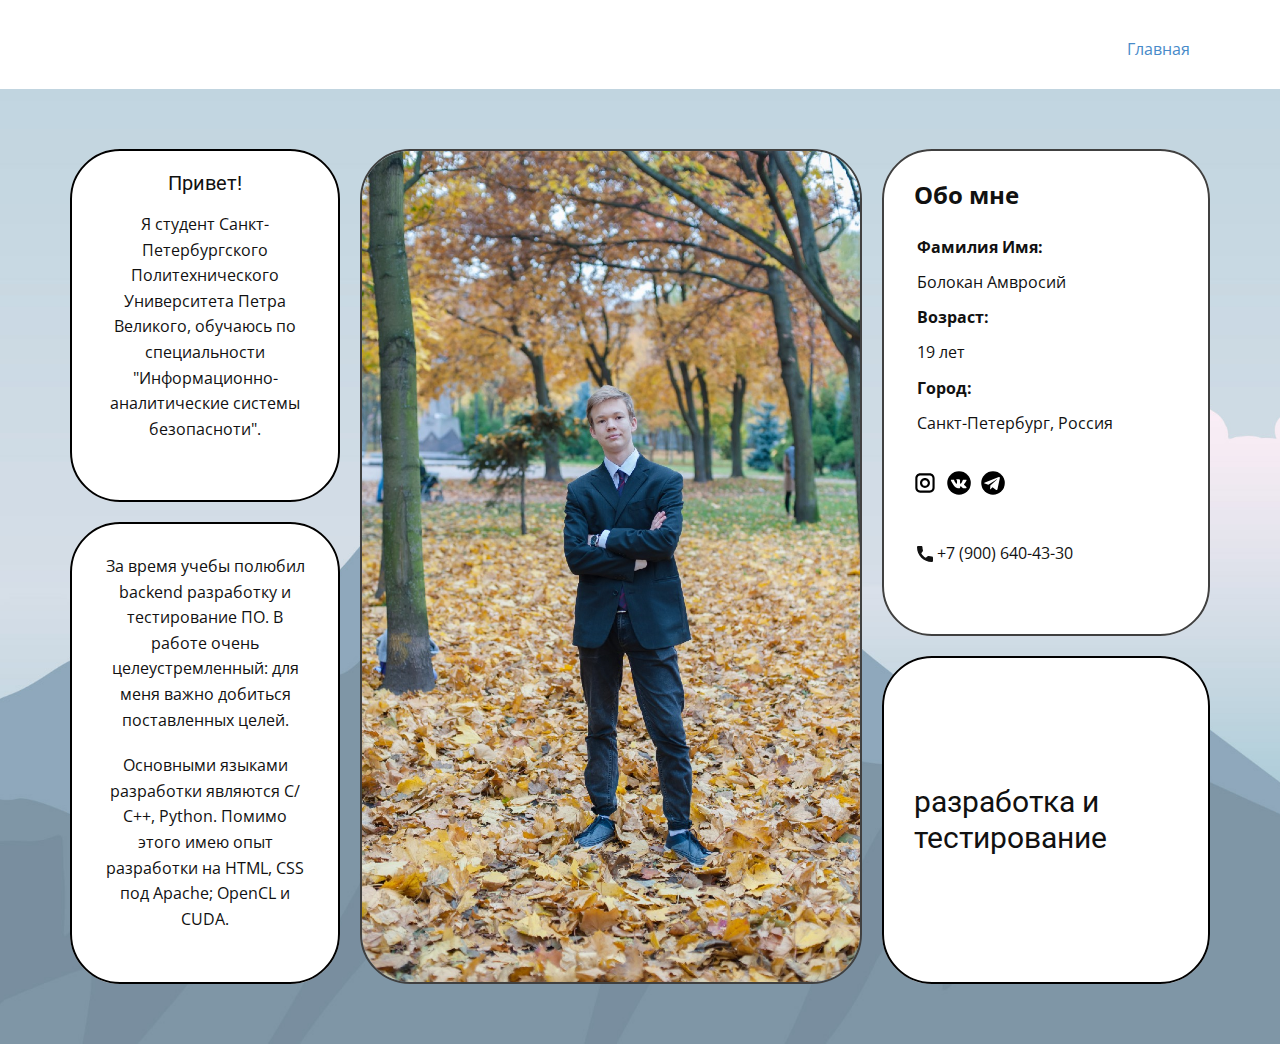
==== commit bc09e7cd: "normal version site cv commit" ====
--- a/Главная.html
+++ b/Главная.html
@@ -1,22 +1,19 @@
 <!DOCTYPE html>
-<!-- saved from url=(0103)file:///C:/Users/mi/Documents/GitHub/aambbroo.github.io/%D0%93%D0%BB%D0%B0%D0%B2%D0%BD%D0%B0%D1%8F.html -->
-<html style="font-size: 16px;" class="u-responsive-sm"><head><meta http-equiv="Content-Type" content="text/html; charset=UTF-8">
+<html style="font-size: 16px;">
+  <head>
     <meta name="viewport" content="width=device-width, initial-scale=1.0">
-    
+    <meta charset="utf-8">
     <meta name="keywords" content="">
     <meta name="description" content="">
     <meta name="page_type" content="np-template-header-footer-from-plugin">
     <title>Главная</title>
-    <link rel="stylesheet" href="./Главная_files/nicepage.css" media="screen">
-<link rel="stylesheet" href="./Главная_files/Главная.css" media="screen">
-    <script class="u-script" type="text/javascript" src="./Главная_files/jquery.js.загрузка" defer=""></script>
-    <script class="u-script" type="text/javascript" src="./Главная_files/nicepage.js.загрузка" defer=""></script>
+    <link rel="stylesheet" href="nicepage.css" media="screen">
+<link rel="stylesheet" href="Главная.css" media="screen">
+    <script class="u-script" type="text/javascript" src="jquery.js" defer=""></script>
+    <script class="u-script" type="text/javascript" src="nicepage.js" defer=""></script>
     <meta name="generator" content="Nicepage 3.19.4, nicepage.com">
-    <link id="u-theme-google-font" rel="stylesheet" href="./Главная_files/css">
-    <link id="u-page-google-font" rel="stylesheet" href="./Главная_files/css(1)">
-    
-    
-    
+    <link id="u-theme-google-font" rel="stylesheet" href="https://fonts.googleapis.com/css?family=Roboto:100,100i,300,300i,400,400i,500,500i,700,700i,900,900i|Open+Sans:300,300i,400,400i,600,600i,700,700i,800,800i">
+    <link id="u-page-google-font" rel="stylesheet" href="https://fonts.googleapis.com/css?family=Open+Sans:300,300i,400,400i,600,600i,700,700i,800,800i">
     
     
     <script type="application/ld+json">{
@@ -30,9 +27,9 @@
     <meta property="og:type" content="website">
   </head>
   <body class="u-body"><header class="u-clearfix u-header u-header" id="sec-bdd8"><div class="u-clearfix u-sheet u-sheet-1">
-        <nav class="u-menu u-menu-dropdown u-offcanvas u-menu-1 u-enable-responsive">
+        <nav class="u-menu u-menu-dropdown u-offcanvas u-menu-1">
           <div class="menu-collapse" style="font-size: 1rem; letter-spacing: 0px;">
-            <a class="u-button-style u-custom-left-right-menu-spacing u-custom-padding-bottom u-custom-top-bottom-menu-spacing u-nav-link u-text-active-palette-1-base u-text-hover-palette-2-base" href="file:///C:/Users/mi/Documents/GitHub/aambbroo.github.io/%D0%93%D0%BB%D0%B0%D0%B2%D0%BD%D0%B0%D1%8F.html#">
+            <a class="u-button-style u-custom-left-right-menu-spacing u-custom-padding-bottom u-custom-top-bottom-menu-spacing u-nav-link u-text-active-palette-1-base u-text-hover-palette-2-base" href="#">
               <svg><use xmlns:xlink="http://www.w3.org/1999/xlink" xlink:href="#menu-hamburger"></use></svg>
               <svg version="1.1" xmlns="http://www.w3.org/2000/svg" xmlns:xlink="http://www.w3.org/1999/xlink"><defs><symbol id="menu-hamburger" viewBox="0 0 16 16" style="width: 16px; height: 16px;"><rect y="1" width="16" height="2"></rect><rect y="7" width="16" height="2"></rect><rect y="13" width="16" height="2"></rect>
 </symbol>
@@ -40,22 +37,22 @@
             </a>
           </div>
           <div class="u-custom-menu u-nav-container">
-            <ul class="u-nav u-unstyled u-nav-1"><li class="u-nav-item"><a class="u-button-style u-nav-link u-text-active-palette-1-base u-text-hover-palette-2-base active" href="file:///C:/Users/mi/Documents/GitHub/aambbroo.github.io/%D0%93%D0%BB%D0%B0%D0%B2%D0%BD%D0%B0%D1%8F.html" style="padding: 10px 20px;">Главная</a>
+            <ul class="u-nav u-unstyled u-nav-1"><li class="u-nav-item"><a class="u-button-style u-nav-link u-text-active-palette-1-base u-text-hover-palette-2-base" href="Главная.html" style="padding: 10px 20px;">Главная</a>
 </li></ul>
           </div>
           <div class="u-custom-menu u-nav-container-collapse">
             <div class="u-black u-container-style u-inner-container-layout u-opacity u-opacity-95 u-sidenav">
               <div class="u-sidenav-overflow">
                 <div class="u-menu-close"></div>
-                <ul class="u-align-center u-nav u-popupmenu-items u-unstyled u-nav-2"><li class="u-nav-item"><a class="u-button-style u-nav-link active" href="file:///C:/Users/mi/Documents/GitHub/aambbroo.github.io/%D0%93%D0%BB%D0%B0%D0%B2%D0%BD%D0%B0%D1%8F.html" style="padding: 10px 20px;">Главная</a>
+                <ul class="u-align-center u-nav u-popupmenu-items u-unstyled u-nav-2"><li class="u-nav-item"><a class="u-button-style u-nav-link" href="Главная.html" style="padding: 10px 20px;">Главная</a>
 </li></ul>
               </div>
             </div>
             <div class="u-black u-menu-overlay u-opacity u-opacity-70"></div>
           </div>
-        <style class="offcanvas-style">            .u-offcanvas .u-sidenav { flex-basis: 250px !important; }            .u-offcanvas:not(.u-menu-open-right) .u-sidenav { margin-left: -250px; }            .u-offcanvas.u-menu-open-right .u-sidenav { margin-right: -250px; }            @keyframes menu-shift-left    { from { left: 0;        } to { left: 250px;  } }            @keyframes menu-unshift-left  { from { left: 250px;  } to { left: 0;        } }            @keyframes menu-shift-right   { from { right: 0;       } to { right: 250px; } }            @keyframes menu-unshift-right { from { right: 250px; } to { right: 0;       } }            </style></nav>
+        </nav>
       </div></header>
-    <section class="u-align-center u-clearfix u-image u-lightbox u-section-1" id="carousel_cd04" data-image-width="2000" data-image-height="1333" data-animation-name="" data-animation-duration="0" data-animation-delay="0" data-animation-direction="" data-pswp-uid="1">
+    <section class="u-align-center u-clearfix u-image u-lightbox u-section-1" id="carousel_cd04" data-image-width="2000" data-image-height="1333" data-animation-name="" data-animation-duration="0" data-animation-delay="0" data-animation-direction="">
       <div class="u-clearfix u-sheet u-sheet-1">
         <div class="u-clearfix u-expanded-width u-gutter-20 u-layout-wrap u-layout-wrap-1">
           <div class="u-layout">
@@ -80,7 +77,7 @@
                 <div class="u-layout-col">
                   <div class="u-container-style u-effect-hover-zoom u-layout-cell u-radius-50 u-shape-round u-size-60 u-layout-cell-3" data-image-width="1064" data-image-height="1600">
                     <div class="u-background-effect u-border-2 u-border-grey-75 u-expanded">
-                      <div class="u-background-effect-image u-expanded u-image u-image-1" data-image-width="1064" data-image-height="1600" data-pswp-item-id="0"></div>
+                      <div class="u-background-effect-image u-expanded u-image u-image-1" data-image-width="1064" data-image-height="1600"></div>
                     </div>
                     <div class="u-container-layout u-valign-top u-container-layout-3"></div>
                   </div>
@@ -106,7 +103,7 @@
 	V33.7C100.8,21.1,90.6,11,78.2,11z M91,78.4c0,7.1-5.8,12.8-12.8,12.8H33.5c-7.1,0-12.8-5.8-12.8-12.8V33.7
 	c0-7.1,5.8-12.8,12.8-12.8h44.7c7.1,0,12.8,5.8,12.8,12.8V78.4z"></path></svg></span>
                         </a>
-                        <a class="u-social-url" target="_blank" title="VK" href="file:///C:/Users/mi/Documents/GitHub/aambbroo.github.io/vk.com/aambbroo"><span class="u-icon u-icon-circle u-social-icon u-social-vk u-text-black u-icon-2"><svg class="u-svg-link" preserveAspectRatio="xMidYMin slice" viewBox="0 0 112 112" style=""><use xmlns:xlink="http://www.w3.org/1999/xlink" xlink:href="#svg-fe5b"></use></svg><svg class="u-svg-content" viewBox="0 0 112 112" x="0" y="0" id="svg-fe5b"><circle fill="currentColor" class="st0" cx="56.1" cy="56.1" r="55"></circle><path fill="#FFFFFF" d="M88.2,80.7l-9.8,0.1c0,0-2.1,0.4-4.9-1.5c-3.7-2.5-7.2-9.1-9.9-8.2C60.9,72,61,77.9,61,77.9s0,1.3-0.6,1.9
+                        <a class="u-social-url" target="_blank" title="VK" href="vk.com/aambbroo"><span class="u-icon u-icon-circle u-social-icon u-social-vk u-text-black u-icon-2"><svg class="u-svg-link" preserveAspectRatio="xMidYMin slice" viewBox="0 0 112 112" style=""><use xmlns:xlink="http://www.w3.org/1999/xlink" xlink:href="#svg-fe5b"></use></svg><svg class="u-svg-content" viewBox="0 0 112 112" x="0" y="0" id="svg-fe5b"><circle fill="currentColor" class="st0" cx="56.1" cy="56.1" r="55"></circle><path fill="#FFFFFF" d="M88.2,80.7l-9.8,0.1c0,0-2.1,0.4-4.9-1.5c-3.7-2.5-7.2-9.1-9.9-8.2C60.9,72,61,77.9,61,77.9s0,1.3-0.6,1.9
             c-0.7,0.7-2,0.9-2,0.9H54c0,0-9.7,0.6-18.3-8.3c-9.3-9.7-17.6-29-17.6-29s-0.5-1.3,0-1.9c0.6-0.7,2.2-0.7,2.2-0.7l10.5-0.1
             c0,0,1,0.2,1.7,0.7c0.6,0.4,0.9,1.2,0.9,1.2s1.7,4.3,4,8.2c4.4,7.6,6.4,9.3,7.9,8.4c2.2-1.2,1.5-10.7,1.5-10.7s0-3.5-1.1-5
             c-0.9-1.2-2.5-1.5-3.3-1.6c-0.6-0.1,0.4-1.5,1.6-2.1c1.9-0.9,5.2-1,9.2-0.9c3.1,0,4,0.2,5.2,0.5c3.6,0.9,2.4,4.3,2.4,12.4
@@ -134,302 +131,8 @@
         </div>
       </div>
     </section>
-    <section class="u-align-center u-clearfix u-grey-10 u-section-2" id="carousel_95bb">
-      <div class="u-clearfix u-sheet u-valign-middle u-sheet-1">
-        <h2 class="u-text u-text-1">We partner with the world's leading universities</h2>
-        <div class="u-clearfix u-expanded-width u-layout-wrap u-layout-wrap-1">
-          <div class="u-layout">
-            <div class="u-layout-row">
-              <div class="u-container-style u-layout-cell u-size-30 u-layout-cell-1">
-                <div class="u-container-layout u-valign-top u-container-layout-1">
-                  <p class="u-text u-text-2">Etiam erat velit scelerisque in dictum non consectetur. Nisl purus in mollis nunc sed id semper. Cras fermentum odio eu feugiat pretium nibh ipsum. Tristique senectus et netus et malesuada fames. Sem fringilla ut morbi tincidunt augue interdum velit.</p>
-                  <a href="https://nicepage.com/k/infographic-html-templates" class="u-active-grey-50 u-align-left u-black u-btn u-btn-rectangle u-button-style u-custom-font u-font-montserrat u-hover-grey-50 u-radius-0 u-btn-1">read more</a>
-                </div>
-              </div>
-              <div class="u-container-style u-layout-cell u-size-30 u-white u-layout-cell-2">
-                <div class="u-container-layout u-valign-top u-container-layout-2">
-                  <div class="u-accordion u-expanded-width u-spacing-2 u-accordion-1">
-                    <div class="u-accordion-item">
-                      <a class="active u-accordion-link u-active-grey-15 u-button-style u-white u-accordion-link-1" id="link-accordion-7c0e" aria-controls="accordion-7c0e" aria-selected="true">
-                        <span class="u-accordion-link-text">Create a Webinar in Minutes</span><span class="u-accordion-link-icon u-icon u-icon-circle u-icon-1"><svg class="u-svg-link" preserveAspectRatio="xMidYMin slice" viewBox="0 0 426.66667 426.66667" style=""><use xmlns:xlink="http://www.w3.org/1999/xlink" xlink:href="#svg-347e"></use></svg><svg class="u-svg-content" viewBox="0 0 426.66667 426.66667" id="svg-347e"><path d="m405.332031 192h-170.664062v-170.667969c0-11.773437-9.558594-21.332031-21.335938-21.332031-11.773437 0-21.332031 9.558594-21.332031 21.332031v170.667969h-170.667969c-11.773437 0-21.332031 9.558594-21.332031 21.332031 0 11.777344 9.558594 21.335938 21.332031 21.335938h170.667969v170.664062c0 11.777344 9.558594 21.335938 21.332031 21.335938 11.777344 0 21.335938-9.558594 21.335938-21.335938v-170.664062h170.664062c11.777344 0 21.335938-9.558594 21.335938-21.335938 0-11.773437-9.558594-21.332031-21.335938-21.332031zm0 0"></path></svg></span>
-                      </a>
-                      <div class="u-accordion-active u-accordion-pane u-container-style u-white u-accordion-pane-1" id="accordion-7c0e" aria-labelledby="link-accordion-7c0e">
-                        <div class="u-container-layout u-valign-top u-container-layout-3">
-                          <p class="u-text u-text-3">Interdum velit euismod in pellentesque massa placerat duis. Tristique et egestas quis ipsum suspendisse ultrices gravida dictum fusce. Nibh nisl condimentum.</p>
-                          <ul class="u-custom-list u-text u-text-4">
-                            <li>
-                              <div class="u-list-icon">
-                                <div xmlns="http://www.w3.org/2000/svg" xmlns:xlink="http://www.w3.org/1999/xlink" version="1.1" xml:space="preserve" class="u-svg-content">–</div>
-                              </div>Mattis nunc sed blandit libero volutpat. 
-                            </li>
-                            <li>
-                              <div class="u-list-icon">
-                                <div xmlns="http://www.w3.org/2000/svg" xmlns:xlink="http://www.w3.org/1999/xlink" version="1.1" xml:space="preserve" class="u-svg-content">–</div>
-                              </div>Tortor at risus viverra adipiscing at in tellus. 
-                            </li>
-                            <li>
-                              <div class="u-list-icon">
-                                <div xmlns="http://www.w3.org/2000/svg" xmlns:xlink="http://www.w3.org/1999/xlink" version="1.1" xml:space="preserve" class="u-svg-content">–</div>
-                              </div>Purus ut faucibus pulvinar elementum. 
-                            </li>
-                            <li>
-                              <div class="u-list-icon">
-                                <div xmlns="http://www.w3.org/2000/svg" xmlns:xlink="http://www.w3.org/1999/xlink" version="1.1" xml:space="preserve" class="u-svg-content">–</div>
-                              </div>Blandit turpis cursus in hac habitasse. 
-                            </li>
-                          </ul>
-                        </div>
-                      </div>
-                    </div>
-                    <div class="u-accordion-item">
-                      <a class="u-accordion-link u-active-grey-15 u-button-style u-white u-accordion-link-2" id="link-accordion-05cb" aria-controls="accordion-05cb" aria-selected="false">
-                        <span class="u-accordion-link-text">Business Sustainability Management</span><span class="u-accordion-link-icon u-icon u-icon-circle u-icon-2"><svg class="u-svg-link" preserveAspectRatio="xMidYMin slice" viewBox="0 0 426.66667 426.66667" style=""><use xmlns:xlink="http://www.w3.org/1999/xlink" xlink:href="#svg-ae03"></use></svg><svg class="u-svg-content" viewBox="0 0 426.66667 426.66667" id="svg-ae03"><path d="m405.332031 192h-170.664062v-170.667969c0-11.773437-9.558594-21.332031-21.335938-21.332031-11.773437 0-21.332031 9.558594-21.332031 21.332031v170.667969h-170.667969c-11.773437 0-21.332031 9.558594-21.332031 21.332031 0 11.777344 9.558594 21.335938 21.332031 21.335938h170.667969v170.664062c0 11.777344 9.558594 21.335938 21.332031 21.335938 11.777344 0 21.335938-9.558594 21.335938-21.335938v-170.664062h170.664062c11.777344 0 21.335938-9.558594 21.335938-21.335938 0-11.773437-9.558594-21.332031-21.335938-21.332031zm0 0"></path></svg></span>
-                      </a>
-                      <div class="u-accordion-pane u-container-style u-white u-accordion-pane-2" id="accordion-05cb" aria-labelledby="link-accordion-05cb">
-                        <div class="u-container-layout u-valign-top u-container-layout-4">
-                          <ul class="u-custom-list u-text u-text-5">
-                            <li>
-                              <div class="u-list-icon">
-                                <div xmlns="http://www.w3.org/2000/svg" xmlns:xlink="http://www.w3.org/1999/xlink" version="1.1" xml:space="preserve" class="u-svg-content">–</div>
-                              </div>Interdum velit euismod in pellentesque massa. 
-                            </li>
-                            <li>
-                              <div class="u-list-icon">
-                                <div xmlns="http://www.w3.org/2000/svg" xmlns:xlink="http://www.w3.org/1999/xlink" version="1.1" xml:space="preserve" class="u-svg-content">–</div>
-                              </div>Tristique et egestas quis ipsum suspendisse ultrices gravidae. 
-                            </li>
-                            <li>
-                              <div class="u-list-icon">
-                                <div xmlns="http://www.w3.org/2000/svg" xmlns:xlink="http://www.w3.org/1999/xlink" version="1.1" xml:space="preserve" class="u-svg-content">–</div>
-                              </div>Nibh nisl condimentum id venenatis a condimentum. 
-                            </li>
-                            <li>
-                              <div class="u-list-icon">
-                                <div xmlns="http://www.w3.org/2000/svg" xmlns:xlink="http://www.w3.org/1999/xlink" version="1.1" xml:space="preserve" class="u-svg-content">–</div>
-                              </div>Diam volutpat commodo sed egestas egestas fringilla. 
-                            </li>
-                          </ul>
-                        </div>
-                      </div>
-                    </div>
-                    <div class="u-accordion-item">
-                      <a class="u-accordion-link u-active-grey-15 u-button-style u-white u-accordion-link-3" id="link-accordion-a6bb" aria-controls="accordion-a6bb" aria-selected="false">
-                        <span class="u-accordion-link-text">Learn how to grow your business</span><span class="u-accordion-link-icon u-icon u-icon-circle u-icon-3"><svg class="u-svg-link" preserveAspectRatio="xMidYMin slice" viewBox="0 0 426.66667 426.66667" style=""><use xmlns:xlink="http://www.w3.org/1999/xlink" xlink:href="#svg-a4a8"></use></svg><svg class="u-svg-content" viewBox="0 0 426.66667 426.66667" id="svg-a4a8"><path d="m405.332031 192h-170.664062v-170.667969c0-11.773437-9.558594-21.332031-21.335938-21.332031-11.773437 0-21.332031 9.558594-21.332031 21.332031v170.667969h-170.667969c-11.773437 0-21.332031 9.558594-21.332031 21.332031 0 11.777344 9.558594 21.335938 21.332031 21.335938h170.667969v170.664062c0 11.777344 9.558594 21.335938 21.332031 21.335938 11.777344 0 21.335938-9.558594 21.335938-21.335938v-170.664062h170.664062c11.777344 0 21.335938-9.558594 21.335938-21.335938 0-11.773437-9.558594-21.332031-21.335938-21.332031zm0 0"></path></svg></span>
-                      </a>
-                      <div class="u-accordion-pane u-container-style u-white u-accordion-pane-3" id="accordion-a6bb" aria-labelledby="link-accordion-a6bb">
-                        <div class="u-container-layout u-valign-top u-container-layout-5">
-                          <ul class="u-custom-list u-text u-text-6">
-                            <li>
-                              <div class="u-list-icon">
-                                <div xmlns="http://www.w3.org/2000/svg" xmlns:xlink="http://www.w3.org/1999/xlink" version="1.1" xml:space="preserve" class="u-svg-content">–</div>
-                              </div>Mattis nunc sed blandit libero volutpat. 
-                            </li>
-                            <li>
-                              <div class="u-list-icon">
-                                <div xmlns="http://www.w3.org/2000/svg" xmlns:xlink="http://www.w3.org/1999/xlink" version="1.1" xml:space="preserve" class="u-svg-content">–</div>
-                              </div>Tortor at risus viverra adipiscing at in tellus. 
-                            </li>
-                            <li>
-                              <div class="u-list-icon">
-                                <div xmlns="http://www.w3.org/2000/svg" xmlns:xlink="http://www.w3.org/1999/xlink" version="1.1" xml:space="preserve" class="u-svg-content">–</div>
-                              </div>Purus ut faucibus pulvinar elementum. 
-                            </li>
-                            <li>
-                              <div class="u-list-icon">
-                                <div xmlns="http://www.w3.org/2000/svg" xmlns:xlink="http://www.w3.org/1999/xlink" version="1.1" xml:space="preserve" class="u-svg-content">–</div>
-                              </div>Blandit turpis cursus in hac habitasse.e. 
-                            </li>
-                          </ul>
-                        </div>
-                      </div>
-                    </div>
-                    <div class="u-accordion-item">
-                      <a class="u-accordion-link u-active-grey-15 u-button-style u-white u-accordion-link-4" id="link-accordion-a6bb" aria-controls="accordion-a6bb" aria-selected="false">
-                        <span class="u-accordion-link-text">Practical tips to help you price your products</span><span class="u-accordion-link-icon u-icon u-icon-circle u-icon-4"><svg class="u-svg-link" preserveAspectRatio="xMidYMin slice" viewBox="0 0 426.66667 426.66667" style=""><use xmlns:xlink="http://www.w3.org/1999/xlink" xlink:href="#svg-f384"></use></svg><svg class="u-svg-content" viewBox="0 0 426.66667 426.66667" id="svg-f384"><path d="m405.332031 192h-170.664062v-170.667969c0-11.773437-9.558594-21.332031-21.335938-21.332031-11.773437 0-21.332031 9.558594-21.332031 21.332031v170.667969h-170.667969c-11.773437 0-21.332031 9.558594-21.332031 21.332031 0 11.777344 9.558594 21.335938 21.332031 21.335938h170.667969v170.664062c0 11.777344 9.558594 21.335938 21.332031 21.335938 11.777344 0 21.335938-9.558594 21.335938-21.335938v-170.664062h170.664062c11.777344 0 21.335938-9.558594 21.335938-21.335938 0-11.773437-9.558594-21.332031-21.335938-21.332031zm0 0"></path></svg></span>
-                      </a>
-                      <div class="u-accordion-pane u-container-style u-white u-accordion-pane-4" id="accordion-a6bb" aria-labelledby="link-accordion-a6bb">
-                        <div class="u-container-layout u-valign-top u-container-layout-6">
-                          <ul class="u-custom-list u-text u-text-7">
-                            <li>
-                              <div class="u-list-icon">
-                                <div xmlns="http://www.w3.org/2000/svg" xmlns:xlink="http://www.w3.org/1999/xlink" version="1.1" xml:space="preserve" class="u-svg-content">–</div>
-                              </div>Mattis nunc sed blandit libero volutpat. 
-                            </li>
-                            <li>
-                              <div class="u-list-icon">
-                                <div xmlns="http://www.w3.org/2000/svg" xmlns:xlink="http://www.w3.org/1999/xlink" version="1.1" xml:space="preserve" class="u-svg-content">–</div>
-                              </div>Tortor at risus viverra adipiscing at in tellus. 
-                            </li>
-                            <li>
-                              <div class="u-list-icon">
-                                <div xmlns="http://www.w3.org/2000/svg" xmlns:xlink="http://www.w3.org/1999/xlink" version="1.1" xml:space="preserve" class="u-svg-content">–</div>
-                              </div>Purus ut faucibus pulvinar elementum. 
-                            </li>
-                            <li>
-                              <div class="u-list-icon">
-                                <div xmlns="http://www.w3.org/2000/svg" xmlns:xlink="http://www.w3.org/1999/xlink" version="1.1" xml:space="preserve" class="u-svg-content">–</div>
-                              </div>Blandit turpis cursus in hac habitasse.e. 
-                            </li>
-                          </ul>
-                        </div>
-                      </div>
-                    </div>
-                  </div>
-                </div>
-              </div>
-            </div>
-          </div>
-        </div>
-      </div>
-    </section>
-    <section class="u-align-center u-clearfix u-image u-lightbox u-section-3" id="carousel_a137" data-image-width="2000" data-image-height="1333" data-pswp-uid="2">
-      <div class="u-clearfix u-sheet u-sheet-1">
-        <div class="u-expanded-width u-list u-list-1">
-          <div class="u-repeater u-repeater-1">
-            <div class="u-align-left u-container-style u-list-item u-radius-15 u-repeater-item u-shape-round u-white u-list-item-1">
-              <div class="u-container-layout u-similar-container u-valign-top u-container-layout-1"><span class="u-icon u-icon-circle u-icon-1"><svg class="u-svg-link" preserveAspectRatio="xMidYMin slice" viewBox="0 0 512 512" style=""><use xmlns:xlink="http://www.w3.org/1999/xlink" xlink:href="#svg-265b"></use></svg><svg class="u-svg-content" viewBox="0 0 512 512" id="svg-265b"><path d="m467 1h-422c-24.813 0-45 20.187-45 45v420c0 24.813 20.187 45 45 45h422c24.813 0 45-20.187 45-45v-420c0-24.813-20.187-45-45-45zm-422 30h422c8.271 0 15 6.729 15 15v75h-452v-75c0-8.271 6.729-15 15-15zm422 450h-422c-8.271 0-15-6.729-15-15v-315h452v315c0 8.271-6.729 15-15 15z"></path><path d="m306.909 197.213c-7.614-3.263-16.433.264-19.696 7.878l-90 210c-3.264 7.614.264 16.433 7.878 19.696 7.617 3.264 16.434-.266 19.696-7.878l90-210c3.264-7.615-.264-16.433-7.878-19.696z"></path><path d="m177.713 246.629c-5.176-6.469-14.617-7.517-21.083-2.342l-75 60c-7.499 5.997-7.504 17.424 0 23.426l75 60c6.469 5.176 15.91 4.126 21.083-2.342 5.175-6.469 4.127-15.909-2.343-21.083l-60.358-48.288 60.358-48.287c6.47-5.175 7.518-14.614 2.343-21.084z"></path><path d="m430.37 304.287-75-60c-6.469-5.176-15.909-4.127-21.083 2.342-5.175 6.469-4.127 15.909 2.343 21.083l60.358 48.288-60.358 48.287c-6.47 5.175-7.518 14.614-2.343 21.083 5.182 6.476 14.623 7.512 21.083 2.342l75-60c7.499-5.997 7.504-17.423 0-23.425z"></path><circle cx="76" cy="76" r="15"></circle><circle cx="136" cy="76" r="15"></circle><circle cx="196" cy="76" r="15"></circle><path d="m346 91h90c8.284 0 15-6.716 15-15s-6.716-15-15-15h-90c-8.284 0-15 6.716-15 15s6.716 15 15 15z"></path></svg></span>
-                <h5 class="u-custom-font u-font-raleway u-text u-text-1">Mobile Development</h5>
-                <p class="u-text u-text-grey-40 u-text-2">Sample text. Click to select the text box. Click again or double click to start editing the text.&nbsp;Excepteur sint occaecat cupidatat non proident.</p>
-                <a href="https://nicepage.com/c/team-html-templates" class="u-active-none u-border-2 u-border-active-black u-border-hover-black u-border-palette-3-base u-btn u-button-style u-hover-none u-none u-text-body-color u-text-hover-palette-3-base u-btn-1">more</a>
-              </div>
-            </div>
-            <div class="u-align-left u-container-style u-list-item u-radius-15 u-repeater-item u-shape-round u-white u-list-item-2">
-              <div class="u-container-layout u-similar-container u-valign-top u-container-layout-2"><span class="u-icon u-icon-circle u-icon-2"><svg class="u-svg-link" preserveAspectRatio="xMidYMin slice" viewBox="0 0 512 512" style=""><use xmlns:xlink="http://www.w3.org/1999/xlink" xlink:href="#svg-da38"></use></svg><svg class="u-svg-content" viewBox="0 0 512 512" id="svg-da38"><g><path d="m511 307c0-5.682-3.21-10.876-8.292-13.416l-43.168-21.584 43.168-21.584c5.082-2.54 8.292-7.734 8.292-13.416s-3.21-10.876-8.292-13.416l-112.921-56.46c-.575-4.484-3.146-8.659-7.364-11.094l-12.3-7.102c.583-4.672.877-9.328.877-13.928s-.294-9.256-.877-13.928l12.3-7.102c7.175-4.143 9.633-13.316 5.49-20.49l-30-51.961c-4.143-7.175-13.316-9.634-20.49-5.49l-12.353 7.131c-7.489-5.679-15.536-10.359-24.07-14v-14.16c0-8.284-6.716-15-15-15h-60c-8.284 0-15 6.716-15 15v14.16c-8.534 3.641-16.581 8.321-24.07 14l-12.353-7.131c-7.177-4.144-16.349-1.684-20.49 5.49l-30 51.961c-4.143 7.174-1.685 16.348 5.49 20.49l12.3 7.102c-.583 4.672-.877 9.328-.877 13.928s.294 9.256.877 13.928l-12.3 7.102c-4.217 2.435-6.789 6.611-7.364 11.094l-112.921 56.46c-5.082 2.54-8.292 7.734-8.292 13.416s3.21 10.876 8.292 13.416l43.168 21.584-43.168 21.584c-5.082 2.54-8.292 7.734-8.292 13.416s3.21 10.876 8.292 13.416l43.168 21.584-43.168 21.584c-5.082 2.54-8.292 7.734-8.292 13.416s3.21 10.876 8.292 13.416l240 120c2.111 1.056 4.409 1.584 6.708 1.584s4.597-.528 6.708-1.584l240-120c5.082-2.54 8.292-7.734 8.292-13.416s-3.21-10.876-8.292-13.416l-43.168-21.584 43.168-21.584c5.082-2.54 8.292-7.734 8.292-13.416zm-337.928-153.552c-1.375-6.209-2.072-12.416-2.072-18.448s.697-12.239 2.072-18.448c1.416-6.391-1.476-12.962-7.145-16.234l-8.36-4.827 15-25.98 8.422 4.861c5.674 3.275 12.814 2.49 17.641-1.938 9.372-8.598 20.093-14.832 31.865-18.53 6.252-1.965 10.505-7.758 10.505-14.311v-9.593h30v9.593c0 6.553 4.253 12.347 10.505 14.311 11.772 3.698 22.493 9.933 31.865 18.53 4.826 4.428 11.967 5.213 17.641 1.938l8.422-4.861 15 25.98-8.36 4.827c-5.669 3.272-8.561 9.844-7.145 16.234 1.375 6.209 2.072 12.416 2.072 18.448s-.697 12.239-2.072 18.448c-1.416 6.391 1.476 12.962 7.145 16.234l8.36 4.827-15 25.98-8.422-4.862c-5.674-3.275-12.816-2.49-17.641 1.938-9.371 8.598-20.092 14.833-31.865 18.531-6.252 1.964-10.505 7.758-10.505 14.311v9.593h-30v-9.593c0-6.553-4.253-12.347-10.505-14.311-11.773-3.698-22.494-9.934-31.865-18.531-4.825-4.428-11.967-5.214-17.641-1.938l-8.422 4.862-15-25.98 8.36-4.827c5.67-3.272 8.561-9.843 7.145-16.234zm-123.531 83.552 84.943-42.472 19.603 33.952c4.143 7.176 13.317 9.634 20.49 5.49l12.353-7.132c7.489 5.68 15.536 10.359 24.07 14.001v14.161c0 8.284 6.716 15 15 15h60c8.284 0 15-6.716 15-15v-14.16c8.534-3.642 16.581-8.321 24.07-14.001l12.353 7.132c7.173 4.143 16.348 1.684 20.49-5.49l19.603-33.952 84.943 42.471-206.459 103.229zm412.918 140-206.459 103.229-206.459-103.229 36.459-18.23 163.292 81.646c2.111 1.056 4.409 1.584 6.708 1.584s4.597-.528 6.708-1.584l163.292-81.646zm-206.459 33.229-206.459-103.229 36.459-18.23 163.292 81.646c2.111 1.056 4.409 1.584 6.708 1.584s4.597-.528 6.708-1.584l163.292-81.646 36.459 18.23z"></path><path d="m256 190c30.327 0 55-24.673 55-55s-24.673-55-55-55-55 24.673-55 55 24.673 55 55 55zm0-80c13.785 0 25 11.215 25 25s-11.215 25-25 25-25-11.215-25-25 11.215-25 25-25z"></path>
-</g></svg></span>
-                <h5 class="u-custom-font u-font-raleway u-text u-text-3">Mobility Services</h5>
-                <p class="u-text u-text-grey-40 u-text-4">Sample text. Click to select the text box. Click again or double click to start editing the text.&nbsp;Excepteur sint occaecat cupidatat non proident.</p>
-                <a href="https://nicepage.com/k/projects-website-templates" class="u-active-none u-border-2 u-border-active-black u-border-hover-black u-border-palette-3-base u-btn u-button-style u-hover-none u-none u-text-body-color u-text-hover-palette-3-base u-btn-2">more</a>
-              </div>
-            </div>
-            <div class="u-align-left u-container-style u-list-item u-radius-15 u-repeater-item u-shape-round u-white u-list-item-3">
-              <div class="u-container-layout u-similar-container u-valign-top u-container-layout-3"><span class="u-icon u-icon-circle u-icon-3"><svg class="u-svg-link" preserveAspectRatio="xMidYMin slice" viewBox="0 0 512 512" style=""><use xmlns:xlink="http://www.w3.org/1999/xlink" xlink:href="#svg-fd54"></use></svg><svg class="u-svg-content" viewBox="0 0 512 512" id="svg-fd54"><path d="m155.6875 311h-32.9375v-50.984375c0-16.585937-6.621094-31.644531-17.347656-42.699219 18.320312-12.175781 30.425781-32.992187 30.425781-56.59375 0-37.445312-30.464844-67.914062-67.914063-67.914062-37.449218 0-67.914062 30.464844-67.914062 67.914062 0 20.402344 9.054688 38.714844 23.339844 51.175782-14.203125 11.25-23.339844 28.628906-23.339844 48.117187v151.859375h100.125v100.125h100.875v-155.6875c0-24.984375-20.328125-45.3125-45.3125-45.3125zm-87.773438-188.191406c20.90625 0 37.914063 17.007812 37.914063 37.914062s-17.007813 37.917969-37.914063 37.917969-37.914062-17.011719-37.914062-37.917969 17.007812-37.914062 37.914062-37.914062zm103.085938 359.191406h-40.875v-100.125h-100.125v-121.859375c0-17.300781 14.074219-31.375 31.375-31.375s31.375 14.074219 31.375 31.375v80.984375h62.9375c8.441406 0 15.3125 6.871094 15.3125 15.3125zm0 0"></path><path d="m488.660156 211.898438c14.285156-12.460938 23.339844-30.773438 23.339844-51.175782 0-37.449218-30.464844-67.914062-67.914062-67.914062-37.449219 0-67.914063 30.464844-67.914063 67.914062 0 23.597656 12.105469 44.417969 30.425781 56.59375-10.726562 11.054688-17.347656 26.113282-17.347656 42.695313v50.988281h-32.9375c-24.984375 0-45.3125 20.328125-45.3125 45.3125v155.6875h100.875v-100.125h100.125v-151.859375c0-19.488281-9.136719-36.867187-23.339844-48.117187zm-44.574218-89.089844c20.90625 0 37.914062 17.007812 37.914062 37.914062s-17.007812 37.917969-37.914062 37.917969-37.914063-17.011719-37.914063-37.917969 17.007813-37.914062 37.914063-37.914062zm37.914062 259.066406h-100.125v100.125h-40.875v-125.6875c0-8.441406 6.871094-15.3125 15.3125-15.3125h62.9375v-80.984375c0-17.300781 14.074219-31.375 31.375-31.375s31.375 14.074219 31.375 31.375zm0 0"></path><path d="m352 121.664062v-79.332031c0-23.34375-18.988281-42.332031-42.332031-42.332031h-107.335938c-23.34375 0-42.332031 18.988281-42.332031 42.332031v79.332031c0 23.34375 18.988281 42.335938 42.332031 42.335938h18.171875l35.496094 61.480469 35.496094-61.480469h18.171875c23.34375 0 42.332031-18.992188 42.332031-42.335938zm-30 0c0 6.804688-5.53125 12.335938-12.332031 12.335938h-35.492188l-18.175781 31.480469-18.175781-31.480469h-35.492188c-6.800781 0-12.332031-5.53125-12.332031-12.335938v-79.332031c0-6.800781 5.53125-12.332031 12.332031-12.332031h107.335938c6.800781 0 12.332031 5.53125 12.332031 12.332031zm0 0"></path></svg></span>
-                <h5 class="u-custom-font u-font-raleway u-text u-text-5">Software Consulting</h5>
-                <p class="u-text u-text-grey-40 u-text-6">Sample text. Click to select the text box. Click again or double click to start editing the text.&nbsp;Excepteur sint occaecat cupidatat non proident.</p>
-                <a href="https://nicepage.com/c/about-us-html-templates" class="u-active-none u-border-2 u-border-active-black u-border-hover-black u-border-palette-3-base u-btn u-button-style u-hover-none u-none u-text-body-color u-text-hover-palette-3-base u-btn-3">more</a>
-              </div>
-            </div>
-            <div class="u-align-left u-container-style u-list-item u-radius-15 u-repeater-item u-shape-round u-white u-list-item-4">
-              <div class="u-container-layout u-similar-container u-valign-top u-container-layout-4"><span class="u-icon u-icon-circle u-icon-4"><svg class="u-svg-link" preserveAspectRatio="xMidYMin slice" viewBox="0 0 372.483 372.483" style=""><use xmlns:xlink="http://www.w3.org/1999/xlink" xlink:href="#svg-9079"></use></svg><svg class="u-svg-content" viewBox="0 0 372.483 372.483" x="0px" y="0px" id="svg-9079" style="enable-background:new 0 0 372.483 372.483;"><g id="XMLID_10_"><g><path d="M372.482,263.045c0-21.796-6.527-42.842-18.877-60.863c-8.883-12.962-20.322-23.726-33.578-31.725    c15.607-14.78,25.372-35.67,25.372-58.811c0-44.684-36.354-81.038-81.037-81.038c-26.496,0-51.316,13.104-66.392,34.615    c-3.831-0.558-7.745-0.859-11.729-0.859s-7.897,0.302-11.728,0.859c-15.077-21.511-39.897-34.615-66.392-34.615    c-44.684,0-81.038,36.354-81.038,81.038c0,23.141,9.765,44.031,25.373,58.811c-13.257,7.998-24.696,18.763-33.578,31.724    C6.528,220.203,0,241.249,0,263.045v45.075h78.121v33.755h216.242V308.12h78.12v-45.075H372.482z M264.362,50.609    c33.656,0,61.037,27.381,61.037,61.038s-27.381,61.038-61.037,61.038c-0.603,0-1.206-0.009-1.81-0.027    c0.046-0.128,0.084-0.259,0.129-0.387c1.042-2.954,1.911-5.988,2.608-9.087c0.049-0.22,0.105-0.438,0.152-0.659    c0.181-0.836,0.34-1.68,0.495-2.526c0.073-0.4,0.148-0.799,0.215-1.2c0.126-0.755,0.24-1.513,0.345-2.274    c0.073-0.529,0.139-1.058,0.202-1.588c0.079-0.672,0.156-1.345,0.219-2.022c0.064-0.691,0.112-1.383,0.158-2.076    c0.036-0.546,0.081-1.09,0.106-1.639c0.055-1.177,0.086-2.356,0.09-3.536c0-0.087,0.007-0.172,0.007-0.26    c0-0.047-0.004-0.094-0.004-0.141c-0.002-1.205-0.037-2.403-0.091-3.597c-0.016-0.347-0.037-0.693-0.057-1.039    c-0.059-1.015-0.136-2.025-0.231-3.03c-0.022-0.228-0.04-0.456-0.063-0.683c-3.022-29.209-21.475-54.21-48.095-65.774    C230.208,58.253,246.8,50.609,264.362,50.609z M165.122,88.131c0.195-0.071,0.392-0.138,0.587-0.208    c0.607-0.217,1.219-0.423,1.834-0.622c0.466-0.149,0.935-0.293,1.407-0.431c0.343-0.101,0.687-0.198,1.032-0.294    c0.616-0.169,1.235-0.334,1.86-0.485c4.62-1.122,9.438-1.731,14.397-1.731c4.963,0.004,9.783,0.614,14.404,1.736    c0.621,0.15,1.236,0.314,1.849,0.482c0.35,0.097,0.7,0.195,1.047,0.298c0.466,0.137,0.93,0.279,1.391,0.426    c0.623,0.201,1.242,0.409,1.856,0.629c0.189,0.067,0.378,0.131,0.566,0.2c20.413,7.549,35.718,25.716,39.182,47.763    c0.027,0.176,0.053,0.353,0.079,0.53c0.111,0.747,0.204,1.5,0.287,2.255c0.03,0.278,0.062,0.555,0.089,0.834    c0.066,0.689,0.115,1.383,0.159,2.079c0.018,0.298,0.043,0.595,0.057,0.894c0.042,0.889,0.065,1.783,0.068,2.682    c0,0.078,0.005,0.154,0.005,0.232c0,0.036-0.002,0.073-0.002,0.109c-0.002,0.87-0.028,1.734-0.066,2.595    c-0.012,0.271-0.024,0.542-0.04,0.812c-0.047,0.832-0.109,1.66-0.189,2.482c-0.031,0.318-0.073,0.635-0.109,0.952    c-0.061,0.532-0.129,1.063-0.203,1.591c-0.058,0.411-0.116,0.823-0.182,1.232c-0.101,0.623-0.213,1.242-0.333,1.859    c-0.107,0.549-0.224,1.096-0.346,1.642c-0.073,0.329-0.149,0.658-0.228,0.985c-0.195,0.811-0.409,1.617-0.637,2.42    c-0.091,0.319-0.176,0.64-0.272,0.956c-0.139,0.46-0.289,0.916-0.438,1.372c-0.12,0.365-0.243,0.728-0.37,1.09    c-0.144,0.411-0.286,0.823-0.438,1.231c-0.259,0.693-0.531,1.38-0.814,2.061c-0.126,0.304-0.26,0.605-0.391,0.908    c-0.247,0.567-0.501,1.131-0.765,1.689c-0.031,0.066-0.062,0.132-0.093,0.198c-0.095,0.198-0.189,0.397-0.286,0.595    c-0.296,0.604-0.604,1.201-0.92,1.793c-0.123,0.23-0.242,0.463-0.368,0.692c-0.008,0.015-0.016,0.029-0.024,0.043    c-0.346,0.63-0.707,1.25-1.074,1.866c-0.146,0.244-0.29,0.489-0.439,0.73c-0.4,0.649-0.811,1.291-1.234,1.923    c-0.263,0.393-0.538,0.778-0.81,1.165c-0.231,0.328-0.461,0.657-0.698,0.98c-0.307,0.418-0.62,0.831-0.938,1.242    c-0.216,0.279-0.434,0.556-0.654,0.832c-0.336,0.42-0.675,0.838-1.021,1.249c-0.215,0.255-0.436,0.505-0.655,0.756    c-0.36,0.413-0.719,0.827-1.089,1.23c-0.22,0.239-0.448,0.469-0.672,0.705c-0.602,0.635-1.218,1.256-1.846,1.865    c-0.373,0.361-0.744,0.723-1.126,1.074c-0.264,0.243-0.535,0.479-0.804,0.718c-0.438,0.389-0.879,0.774-1.328,1.15    c-0.228,0.191-0.458,0.38-0.689,0.568c-0.543,0.442-1.093,0.875-1.652,1.299c-0.152,0.115-0.302,0.232-0.455,0.346    c-10.16,7.553-22.736,12.03-36.34,12.03c-13.605,0-26.183-4.478-36.343-12.033c-0.15-0.112-0.297-0.227-0.446-0.34    c-0.561-0.425-1.114-0.861-1.659-1.305c-0.229-0.187-0.458-0.374-0.684-0.564c-0.451-0.378-0.893-0.765-1.333-1.155    c-0.267-0.238-0.537-0.472-0.8-0.714c-0.383-0.352-0.755-0.715-1.129-1.076c-0.631-0.611-1.248-1.234-1.852-1.871    c-0.221-0.233-0.447-0.46-0.664-0.696c-0.371-0.404-0.73-0.819-1.09-1.232c-0.219-0.251-0.439-0.5-0.654-0.755    c-0.347-0.411-0.685-0.829-1.021-1.248c-0.22-0.276-0.439-0.553-0.655-0.833c-0.317-0.41-0.63-0.823-0.937-1.241    c-0.237-0.324-0.468-0.654-0.699-0.983c-0.272-0.386-0.546-0.77-0.808-1.162c-0.425-0.635-0.838-1.279-1.239-1.93    c-0.147-0.239-0.289-0.48-0.433-0.721c-0.373-0.625-0.738-1.253-1.089-1.892c-0.129-0.235-0.251-0.474-0.378-0.71    c-0.316-0.594-0.625-1.193-0.922-1.798c-0.106-0.215-0.209-0.432-0.312-0.648c-0.016-0.033-0.031-0.066-0.046-0.099    c-0.277-0.584-0.542-1.174-0.801-1.769c-0.123-0.283-0.248-0.565-0.366-0.849c-0.29-0.696-0.567-1.398-0.832-2.106    c-0.143-0.382-0.275-0.768-0.41-1.153c-0.139-0.395-0.273-0.793-0.404-1.192c-0.141-0.432-0.283-0.864-0.415-1.298    c-0.197-0.649-0.383-1.302-0.558-1.959c-0.123-0.461-0.234-0.926-0.347-1.39c-0.088-0.365-0.173-0.73-0.254-1.097    c-0.1-0.45-0.201-0.899-0.291-1.351c-0.139-0.704-0.266-1.412-0.38-2.124c-0.062-0.384-0.116-0.769-0.171-1.153    c-0.081-0.569-0.154-1.141-0.219-1.715c-0.032-0.283-0.069-0.566-0.098-0.849c-0.083-0.843-0.146-1.692-0.194-2.544    c-0.014-0.245-0.025-0.49-0.036-0.735c-0.041-0.911-0.07-1.825-0.07-2.745c0-0.986,0.028-1.965,0.075-2.94    c0.013-0.265,0.035-0.528,0.05-0.792c0.044-0.732,0.097-1.462,0.167-2.188c0.024-0.253,0.053-0.505,0.08-0.757    c0.086-0.786,0.183-1.568,0.299-2.345c0.022-0.151,0.044-0.303,0.068-0.454C129.393,113.864,144.701,95.685,165.122,88.131z     M47.083,111.647c0-33.656,27.381-61.038,61.038-61.038c17.563,0,34.154,7.645,45.625,20.529    c-26.629,11.568-45.086,36.581-48.099,65.802c-0.021,0.198-0.036,0.397-0.055,0.596c-0.1,1.041-0.179,2.086-0.239,3.137    c-0.018,0.32-0.038,0.639-0.053,0.96c-0.057,1.251-0.096,2.506-0.096,3.77c0,1.276,0.037,2.549,0.097,3.821    c0.024,0.512,0.066,1.019,0.099,1.528c0.049,0.732,0.099,1.464,0.167,2.194c0.06,0.649,0.134,1.294,0.21,1.939    c0.066,0.562,0.136,1.122,0.214,1.682c0.102,0.735,0.212,1.467,0.333,2.196c0.073,0.433,0.153,0.865,0.232,1.297    c0.15,0.816,0.303,1.63,0.477,2.437c0.058,0.266,0.124,0.53,0.184,0.795c0.679,3.003,1.522,5.943,2.526,8.81    c0.064,0.185,0.12,0.372,0.185,0.556c-0.603,0.018-1.207,0.027-1.809,0.027C74.464,172.684,47.083,145.303,47.083,111.647z     M94.888,239.148c-0.22,0.347-0.43,0.7-0.646,1.049c-0.457,0.738-0.91,1.478-1.348,2.225c-0.245,0.417-0.481,0.837-0.719,1.257    c-0.394,0.693-0.783,1.388-1.161,2.089c-0.238,0.441-0.472,0.884-0.704,1.327c-0.364,0.697-0.719,1.398-1.067,2.101    c-0.219,0.442-0.437,0.883-0.649,1.327c-0.354,0.741-0.695,1.488-1.032,2.236c-0.183,0.407-0.371,0.811-0.548,1.22    c-0.39,0.896-0.762,1.799-1.127,2.705c-0.107,0.265-0.221,0.527-0.325,0.792c-0.463,1.177-0.906,2.362-1.326,3.553    c-0.096,0.273-0.182,0.549-0.277,0.822c-0.316,0.918-0.624,1.839-0.915,2.764c-0.133,0.425-0.256,0.852-0.384,1.278    c-0.235,0.784-0.466,1.569-0.683,2.359c-0.129,0.47-0.252,0.941-0.375,1.413c-0.198,0.758-0.388,1.518-0.568,2.281    c-0.115,0.483-0.227,0.966-0.334,1.45c-0.172,0.773-0.333,1.549-0.488,2.326c-0.093,0.467-0.189,0.934-0.276,1.403    c-0.157,0.846-0.298,1.696-0.435,2.547c-0.064,0.4-0.135,0.798-0.195,1.198c-0.186,1.25-0.355,2.503-0.497,3.762    c-0.002,0.015-0.003,0.03-0.004,0.045c-0.129,1.145-0.24,2.292-0.333,3.443H20v-25.075c0-34.258,19.694-65.013,50.548-79.631    c11.24,5.908,24.017,9.271,37.572,9.271c3.92,0,7.852-0.29,11.754-0.864c0.608,0.867,1.226,1.725,1.866,2.567    c0.216,0.283,0.44,0.559,0.66,0.839c0.632,0.808,1.273,1.607,1.935,2.39c0.271,0.321,0.549,0.635,0.825,0.952    c0.62,0.712,1.25,1.415,1.894,2.104c0.338,0.363,0.682,0.72,1.026,1.077c0.589,0.607,1.186,1.205,1.793,1.794    c0.228,0.221,0.443,0.455,0.673,0.674c-0.869,0.525-1.73,1.063-2.583,1.612c-0.139,0.089-0.275,0.183-0.413,0.273    c-0.853,0.554-1.697,1.12-2.533,1.697c-0.289,0.2-0.577,0.402-0.865,0.604c-0.745,0.525-1.482,1.059-2.213,1.602    c-0.231,0.172-0.465,0.34-0.694,0.514c-0.93,0.703-1.849,1.419-2.756,2.151c-0.198,0.16-0.392,0.325-0.59,0.487    c-0.722,0.591-1.437,1.192-2.143,1.802c-0.274,0.236-0.546,0.474-0.818,0.713c-0.707,0.623-1.405,1.255-2.096,1.896    c-0.18,0.167-0.364,0.331-0.543,0.5c-0.848,0.798-1.683,1.611-2.506,2.438c-0.214,0.215-0.423,0.434-0.635,0.65    c-0.63,0.643-1.253,1.293-1.868,1.952c-0.244,0.262-0.488,0.524-0.73,0.789c-0.692,0.756-1.374,1.522-2.045,2.299    c-0.105,0.122-0.214,0.24-0.319,0.363c-0.765,0.893-1.513,1.803-2.251,2.722c-0.206,0.256-0.407,0.516-0.61,0.775    c-0.555,0.705-1.102,1.417-1.64,2.136c-0.208,0.278-0.417,0.554-0.622,0.834c-0.704,0.96-1.399,1.928-2.074,2.913    C96.274,236.998,95.572,238.069,94.888,239.148z M98.121,321.876v-13.755v-11.32c0-1.11,0.021-2.216,0.062-3.319    c0.013-0.363,0.042-0.723,0.06-1.085c0.036-0.736,0.07-1.473,0.124-2.206c0.033-0.445,0.083-0.886,0.123-1.33    c0.058-0.646,0.11-1.293,0.182-1.935c0.053-0.47,0.122-0.937,0.182-1.406c0.078-0.611,0.151-1.223,0.241-1.831    c0.073-0.484,0.161-0.964,0.241-1.446c0.098-0.586,0.189-1.174,0.299-1.757c0.093-0.493,0.201-0.981,0.302-1.472    c0.116-0.566,0.227-1.134,0.354-1.696c0.112-0.496,0.24-0.987,0.36-1.481c0.135-0.55,0.264-1.103,0.409-1.65    c0.132-0.497,0.278-0.989,0.418-1.482c0.152-0.537,0.3-1.075,0.462-1.608c0.151-0.496,0.317-0.988,0.476-1.481    c0.17-0.523,0.335-1.047,0.514-1.566c0.17-0.491,0.353-0.978,0.531-1.465c0.188-0.514,0.372-1.03,0.569-1.54    c0.188-0.485,0.388-0.964,0.583-1.446c0.205-0.503,0.407-1.009,0.621-1.508c0.207-0.481,0.425-0.957,0.64-1.433    c0.221-0.491,0.44-0.984,0.67-1.47c0.225-0.475,0.461-0.944,0.694-1.415c0.238-0.48,0.473-0.961,0.719-1.436    c0.243-0.468,0.496-0.93,0.747-1.393c0.254-0.469,0.505-0.938,0.767-1.402c0.26-0.46,0.53-0.913,0.797-1.368    c0.27-0.458,0.538-0.917,0.817-1.371c0.277-0.451,0.563-0.895,0.848-1.341c0.286-0.447,0.57-0.894,0.864-1.336    s0.596-0.878,0.898-1.314c0.301-0.435,0.601-0.87,0.909-1.3c0.31-0.432,0.629-0.858,0.948-1.285    c0.316-0.423,0.631-0.846,0.954-1.263c0.326-0.421,0.66-0.836,0.994-1.252c0.331-0.412,0.663-0.823,1.001-1.229    c0.341-0.408,0.689-0.811,1.037-1.213c0.347-0.401,0.695-0.802,1.05-1.198c0.355-0.396,0.718-0.786,1.08-1.176    c0.362-0.389,0.724-0.776,1.093-1.158c0.37-0.384,0.747-0.762,1.125-1.139c0.377-0.377,0.756-0.752,1.14-1.123    c0.383-0.369,0.772-0.733,1.163-1.096c0.392-0.364,0.786-0.727,1.185-1.085c0.398-0.356,0.8-0.707,1.205-1.056    c0.406-0.351,0.815-0.7,1.228-1.044c0.411-0.342,0.826-0.679,1.244-1.014c0.421-0.338,0.845-0.673,1.273-1.004    c0.423-0.326,0.85-0.648,1.279-0.968c0.436-0.325,0.875-0.646,1.319-0.963c0.434-0.311,0.872-0.617,1.313-0.921    c0.452-0.311,0.906-0.618,1.364-0.921c0.445-0.294,0.894-0.585,1.345-0.872c0.467-0.297,0.937-0.59,1.41-0.878    c0.456-0.278,0.915-0.553,1.377-0.823c0.48-0.281,0.964-0.558,1.451-0.831c0.467-0.262,0.937-0.521,1.41-0.775    c0.495-0.266,0.994-0.527,1.496-0.785c0.476-0.245,0.954-0.486,1.436-0.723c0.379-0.186,0.762-0.366,1.145-0.547    c11.239,5.908,24.018,9.27,37.572,9.27c13.555,0,26.333-3.362,37.572-9.27c0.38,0.18,0.76,0.359,1.136,0.543    c0.488,0.24,0.971,0.484,1.453,0.731c0.496,0.255,0.99,0.513,1.48,0.776c0.478,0.257,0.953,0.519,1.425,0.784    c0.481,0.27,0.959,0.543,1.433,0.821c0.469,0.274,0.934,0.553,1.396,0.835c0.467,0.285,0.93,0.573,1.39,0.866    c0.458,0.291,0.912,0.585,1.363,0.884c0.453,0.299,0.902,0.603,1.348,0.91c0.445,0.307,0.888,0.616,1.327,0.93    c0.439,0.314,0.873,0.632,1.305,0.954c0.434,0.322,0.865,0.647,1.292,0.977c0.424,0.328,0.844,0.66,1.262,0.995    c0.42,0.337,0.838,0.676,1.252,1.02c0.411,0.342,0.817,0.689,1.221,1.038c0.407,0.351,0.812,0.704,1.212,1.063    c0.396,0.355,0.787,0.715,1.176,1.076c0.394,0.366,0.787,0.734,1.174,1.107c0.381,0.367,0.756,0.739,1.129,1.112    c0.38,0.38,0.76,0.761,1.133,1.147c0.366,0.38,0.727,0.764,1.086,1.15c0.366,0.393,0.731,0.787,1.089,1.186    c0.352,0.392,0.697,0.789,1.041,1.187c0.351,0.405,0.702,0.811,1.045,1.223c0.337,0.403,0.666,0.812,0.995,1.221    c0.336,0.418,0.672,0.835,1,1.259c0.322,0.415,0.635,0.836,0.949,1.257c0.32,0.428,0.64,0.857,0.952,1.291    c0.307,0.427,0.606,0.861,0.905,1.294c0.303,0.438,0.607,0.876,0.902,1.32c0.292,0.439,0.574,0.883,0.858,1.327    c0.287,0.449,0.575,0.897,0.854,1.351c0.276,0.449,0.542,0.905,0.81,1.359c0.27,0.458,0.542,0.915,0.803,1.378    c0.261,0.462,0.511,0.93,0.764,1.396c0.252,0.465,0.506,0.929,0.749,1.398c0.246,0.474,0.48,0.955,0.718,1.434    c0.233,0.471,0.47,0.941,0.695,1.417c0.23,0.486,0.448,0.977,0.668,1.467c0.216,0.479,0.435,0.955,0.642,1.438    c0.213,0.495,0.412,0.996,0.616,1.496c0.198,0.486,0.4,0.97,0.589,1.46c0.196,0.507,0.379,1.02,0.566,1.532    c0.179,0.489,0.362,0.976,0.532,1.469c0.18,0.521,0.346,1.048,0.516,1.573c0.159,0.491,0.324,0.98,0.474,1.475    c0.163,0.533,0.31,1.072,0.463,1.609c0.14,0.493,0.286,0.984,0.418,1.481c0.145,0.547,0.274,1.099,0.409,1.65    c0.121,0.493,0.248,0.985,0.36,1.481c0.127,0.562,0.237,1.129,0.354,1.694c0.101,0.491,0.209,0.98,0.302,1.474    c0.109,0.578,0.199,1.161,0.297,1.743c0.081,0.487,0.171,0.971,0.244,1.461c0.09,0.603,0.162,1.211,0.24,1.817    c0.061,0.473,0.131,0.943,0.184,1.418c0.072,0.642,0.124,1.289,0.182,1.935c0.04,0.444,0.09,0.885,0.123,1.33    c0.055,0.733,0.088,1.471,0.124,2.208c0.018,0.361,0.047,0.721,0.06,1.083c0.041,1.103,0.062,2.209,0.062,3.319v11.319v13.757    H98.121z M294.015,288.12c-0.196-2.436-0.478-4.857-0.836-7.263c-0.057-0.381-0.125-0.759-0.186-1.139    c-0.139-0.871-0.284-1.74-0.445-2.606c-0.085-0.456-0.178-0.91-0.269-1.365c-0.157-0.791-0.321-1.58-0.496-2.366    c-0.106-0.474-0.216-0.948-0.328-1.42c-0.183-0.772-0.375-1.541-0.575-2.308c-0.121-0.465-0.242-0.929-0.37-1.393    c-0.219-0.798-0.453-1.592-0.691-2.385c-0.126-0.418-0.246-0.837-0.377-1.254c-0.295-0.939-0.607-1.873-0.928-2.805    c-0.09-0.26-0.172-0.523-0.264-0.783c-0.422-1.195-0.865-2.383-1.33-3.564c-0.1-0.253-0.209-0.503-0.311-0.756    c-0.369-0.917-0.747-1.832-1.142-2.74c-0.175-0.403-0.36-0.801-0.54-1.202c-0.34-0.756-0.684-1.509-1.042-2.257    c-0.209-0.438-0.425-0.873-0.64-1.308c-0.351-0.71-0.71-1.417-1.077-2.12c-0.23-0.44-0.461-0.878-0.697-1.315    c-0.38-0.703-0.77-1.401-1.166-2.097c-0.238-0.418-0.473-0.836-0.716-1.251c-0.44-0.751-0.895-1.494-1.355-2.236    c-0.214-0.346-0.422-0.695-0.64-1.038c-0.685-1.079-1.387-2.15-2.113-3.209c-0.676-0.986-1.371-1.954-2.075-2.914    c-0.204-0.278-0.412-0.553-0.618-0.829c-0.541-0.723-1.09-1.437-1.647-2.145c-0.201-0.255-0.4-0.513-0.604-0.766    c-0.739-0.922-1.49-1.834-2.257-2.729c-0.1-0.116-0.203-0.229-0.303-0.345c-0.676-0.783-1.364-1.555-2.061-2.317    c-0.24-0.262-0.481-0.521-0.723-0.781c-0.618-0.663-1.245-1.318-1.879-1.964c-0.209-0.213-0.414-0.428-0.625-0.639    c-0.825-0.828-1.663-1.644-2.513-2.444c-0.175-0.165-0.355-0.325-0.531-0.489c-0.695-0.645-1.397-1.28-2.107-1.906    c-0.27-0.238-0.542-0.474-0.814-0.71c-0.708-0.611-1.423-1.212-2.146-1.804c-0.197-0.161-0.39-0.326-0.588-0.486    c-0.906-0.732-1.825-1.448-2.754-2.15c-0.232-0.175-0.468-0.345-0.701-0.518c-0.728-0.54-1.461-1.072-2.203-1.594    c-0.291-0.205-0.582-0.409-0.874-0.611c-0.828-0.571-1.663-1.131-2.507-1.679c-0.148-0.096-0.293-0.196-0.441-0.291    c-0.852-0.547-1.71-1.084-2.578-1.608c0.224-0.213,0.434-0.44,0.655-0.656c0.62-0.6,1.229-1.21,1.829-1.83    c0.335-0.346,0.668-0.693,0.996-1.045c0.655-0.7,1.293-1.414,1.923-2.137c0.268-0.307,0.537-0.612,0.8-0.924    c0.671-0.794,1.323-1.605,1.964-2.426c0.21-0.268,0.425-0.532,0.631-0.803c0.643-0.845,1.264-1.707,1.875-2.577    c3.902,0.573,7.834,0.863,11.754,0.863c13.555,0,26.333-3.362,37.572-9.271c30.855,14.618,50.548,45.373,50.548,79.631v25.074    H294.015z"></path>
-</g>
-</g></svg></span>
-                <h5 class="u-custom-font u-font-raleway u-text u-text-7">Team Extension</h5>
-                <p class="u-text u-text-grey-40 u-text-8">Sample text. Click to select the text box. Click again or double click to start editing the text.&nbsp;Excepteur sint occaecat cupidatat non proident.</p>
-                <a href="https://nicepage.com/k/shopping-cart-html-templates" class="u-active-none u-border-2 u-border-active-black u-border-hover-black u-border-palette-3-base u-btn u-button-style u-hover-none u-none u-text-body-color u-text-hover-palette-3-base u-btn-4">more</a>
-              </div>
-            </div>
-            <div class="u-align-left u-container-style u-list-item u-radius-15 u-repeater-item u-shape-round u-white u-list-item-5">
-              <div class="u-container-layout u-similar-container u-valign-top u-container-layout-5"><span class="u-icon u-icon-circle u-icon-5"><svg class="u-svg-link" preserveAspectRatio="xMidYMin slice" viewBox="0 0 511.998 511.998" style=""><use xmlns:xlink="http://www.w3.org/1999/xlink" xlink:href="#svg-f7a8"></use></svg><svg class="u-svg-content" viewBox="0 0 511.998 511.998" id="svg-f7a8"><g><path d="m353.944 0h-195.89c-31.033 0-56.281 25.248-56.281 56.281v399.437c0 31.033 25.248 56.281 56.281 56.281h195.891c31.033 0 56.281-25.248 56.281-56.281v-399.437c0-31.033-25.248-56.281-56.282-56.281zm-195.89 30h195.891c14.491 0 26.281 11.79 26.281 26.281v2.001h-248.454v-2.001c0-14.491 11.79-26.281 26.282-26.281zm-26.282 368.993v-310.711h248.453v310.711zm222.172 83.005h-195.89c-14.491 0-26.281-11.79-26.281-26.281v-26.725h109.227v25.003h30v-25.003h109.227v26.725c-.001 14.491-11.791 26.281-26.283 26.281z"></path><path d="m360.457 243.178-104.458-88.783-104.458 88.783 19.428 22.858 14.604-12.413v75.568h140.852v-75.568l14.604 12.413zm-64.032 56.014h-25.426v-32.048h-30v32.048h-25.426v-71.066l40.426-34.359 40.426 34.359z"></path>
-</g></svg></span>
-                <h5 class="u-custom-font u-font-raleway u-text u-text-9">Application Services</h5>
-                <p class="u-text u-text-grey-40 u-text-10">Sample text. Click to select the text box. Click again or double click to start editing the text.&nbsp;Excepteur sint occaecat cupidatat non proident.</p>
-                <a href="https://nicepage.com/joomla-templates" class="u-active-none u-border-2 u-border-active-black u-border-hover-black u-border-palette-3-base u-btn u-button-style u-hover-none u-none u-text-body-color u-text-hover-palette-3-base u-btn-5">more</a>
-              </div>
-            </div>
-            <div class="u-align-left u-container-style u-list-item u-radius-15 u-repeater-item u-shape-round u-white u-list-item-6">
-              <div class="u-container-layout u-similar-container u-valign-top u-container-layout-6"><span class="u-icon u-icon-circle u-icon-6"><svg class="u-svg-link" preserveAspectRatio="xMidYMin slice" viewBox="0 0 512 512" style=""><use xmlns:xlink="http://www.w3.org/1999/xlink" xlink:href="#svg-59ee"></use></svg><svg class="u-svg-content" viewBox="0 0 512 512" x="0px" y="0px" id="svg-59ee" style="enable-background:new 0 0 512 512;"><g><g><path d="M256,0C131.935,0,31,100.935,31,225c0,13.749,0,120.108,0,122c0,24.813,20.187,45,45,45h17.58    c6.192,17.458,22.865,30,42.42,30c24.813,0,45-20.187,45-45V255c0-24.813-20.187-45-45-45c-19.555,0-36.228,12.542-42.42,30H76    c-5.259,0-10.305,0.915-15,2.58V225c0-107.523,87.477-195,195-195s195,87.477,195,195v17.58c-4.695-1.665-9.741-2.58-15-2.58    h-17.58c-6.192-17.458-22.865-30-42.42-30c-24.813,0-45,20.187-45,45v122c0,24.813,20.187,45,45,45    c4.541,0,8.925-0.682,13.061-1.939C383.45,438.523,366.272,452,346,452h-47.58c-6.192-17.458-22.865-30-42.42-30    c-24.813,0-45,20.187-45,45s20.187,45,45,45c19.555,0,36.228-12.542,42.42-30H346c41.355,0,75-33.645,75-75v-15h15    c24.813,0,45-20.187,45-45c0-1.864,0-108.262,0-122C481,100.935,380.065,0,256,0z M121,255c0-8.271,6.729-15,15-15s15,6.729,15,15    v122c0,8.271-6.729,15-15,15s-15-6.729-15-15V255z M76,270h15v92H76c-8.271,0-15-6.729-15-15v-62C61,276.729,67.729,270,76,270z     M256,482c-8.271,0-15-6.729-15-15s6.729-15,15-15s15,6.729,15,15S264.271,482,256,482z M391,377c0,8.271-6.729,15-15,15    s-15-6.729-15-15V255c0-8.271,6.729-15,15-15s15,6.729,15,15V377z M451,347c0,8.271-6.729,15-15,15h-15v-92h15    c8.271,0,15,6.729,15,15V347z"></path>
-</g>
-</g></svg></span>
-                <h5 class="u-custom-font u-font-raleway u-text u-text-11">Maintenance &amp; Support</h5>
-                <p class="u-text u-text-grey-40 u-text-12">Sample text. Click to select the text box. Click again or double click to start editing the text.&nbsp;Excepteur sint occaecat cupidatat non proident.</p>
-                <a href="https://nicepage.com/c/counter-html-templates" class="u-active-none u-border-2 u-border-active-black u-border-hover-black u-border-palette-3-base u-btn u-button-style u-hover-none u-none u-text-body-color u-text-hover-palette-3-base u-btn-6">more</a>
-              </div>
-            </div>
-          </div>
-        </div>
-      </div>
-    </section>
-    <section class="u-clearfix u-palette-5-light-3 u-section-4" id="carousel_bdeb">
-      <h1 class="u-align-center u-custom-font u-font-ubuntu u-text u-text-palette-1-base u-text-1">We advise organizations in value creation strategies</h1>
-      <div class="u-expanded-width u-palette-1-base u-shape u-shape-rectangle u-shape-1"></div>
-      <div class="u-clearfix u-gutter-26 u-layout-wrap u-layout-wrap-1">
-        <div class="u-layout">
-          <div class="u-layout-row">
-            <div class="u-size-15 u-size-30-md">
-              <div class="u-layout-col">
-                <div class="u-container-style u-hidden-sm u-hidden-xs u-layout-cell u-size-20 u-layout-cell-1">
-                  <div class="u-container-layout u-container-layout-1"></div>
-                </div>
-                <div class="u-align-center u-container-style u-layout-cell u-size-40 u-white u-layout-cell-2">
-                  <div class="u-container-layout u-valign-top u-container-layout-2"><span class="u-icon u-icon-circle u-palette-5-light-2 u-spacing-18 u-icon-1"><svg class="u-svg-link" preserveAspectRatio="xMidYMin slice" viewBox="0 0 54 54" style=""><use xmlns:xlink="http://www.w3.org/1999/xlink" xlink:href="#svg-dfc3"></use></svg><svg class="u-svg-content" viewBox="0 0 54 54" x="0px" y="0px" id="svg-dfc3" style="enable-background:new 0 0 54 54;"><g><path d="M27,8c-9.374,0-17,7.626-17,17c0,7.112,4.391,13.412,11,15.9V50c0,0.553,0.447,1,1,1h1v2c0,0.553,0.447,1,1,1h6
-		c0.553,0,1-0.447,1-1v-2h1c0.553,0,1-0.447,1-1v-9.1c6.609-2.488,11-8.788,11-15.9C44,15.626,36.374,8,27,8z M30,49
-		c-0.553,0-1,0.447-1,1v2h-4v-2c0-0.553-0.447-1-1-1h-1v-5h8v5H30z M31.688,39.242C31.277,39.377,31,39.761,31,40.192V42h-8v-1.808
-		c0-0.432-0.277-0.815-0.688-0.95C16.145,37.214,12,31.49,12,25c0-8.271,6.729-15,15-15s15,6.729,15,15
-		C42,31.49,37.855,37.214,31.688,39.242z"></path><path d="M27,6c0.553,0,1-0.447,1-1V1c0-0.553-0.447-1-1-1s-1,0.447-1,1v4C26,5.553,26.447,6,27,6z"></path><path d="M51,24h-4c-0.553,0-1,0.447-1,1s0.447,1,1,1h4c0.553,0,1-0.447,1-1S51.553,24,51,24z"></path><path d="M7,24H3c-0.553,0-1,0.447-1,1s0.447,1,1,1h4c0.553,0,1-0.447,1-1S7.553,24,7,24z"></path><path d="M43.264,7.322l-2.828,2.828c-0.391,0.391-0.391,1.023,0,1.414c0.195,0.195,0.451,0.293,0.707,0.293
-		s0.512-0.098,0.707-0.293l2.828-2.828c0.391-0.391,0.391-1.023,0-1.414S43.654,6.932,43.264,7.322z"></path><path d="M12.15,38.436l-2.828,2.828c-0.391,0.391-0.391,1.023,0,1.414c0.195,0.195,0.451,0.293,0.707,0.293
-		s0.512-0.098,0.707-0.293l2.828-2.828c0.391-0.391,0.391-1.023,0-1.414S12.541,38.045,12.15,38.436z"></path><path d="M41.85,38.436c-0.391-0.391-1.023-0.391-1.414,0s-0.391,1.023,0,1.414l2.828,2.828c0.195,0.195,0.451,0.293,0.707,0.293
-		s0.512-0.098,0.707-0.293c0.391-0.391,0.391-1.023,0-1.414L41.85,38.436z"></path><path d="M12.15,11.564c0.195,0.195,0.451,0.293,0.707,0.293s0.512-0.098,0.707-0.293c0.391-0.391,0.391-1.023,0-1.414l-2.828-2.828
-		c-0.391-0.391-1.023-0.391-1.414,0s-0.391,1.023,0,1.414L12.15,11.564z"></path><path d="M27,13c-6.617,0-12,5.383-12,12c0,0.553,0.447,1,1,1s1-0.447,1-1c0-5.514,4.486-10,10-10c0.553,0,1-0.447,1-1
-		S27.553,13,27,13z"></path>
-</g></svg></span>
-                    <h5 class="u-custom-font u-font-lato u-text u-text-2">strategy</h5>
-                    <p class="u-text u-text-palette-5-dark-2 u-text-3">Duis aute irure dolor in reprehenderit in voluptate velit esse cillum dolore eu fugiat nulla pariatur</p>
-                    <a href="https://nicepage.com/c/food-restaurant-html-templates" class="u-active-none u-align-center u-border-1 u-border-active-grey-60 u-border-black u-border-hover-grey-60 u-btn u-button-style u-hover-none u-none u-text-body-color u-btn-1">more</a>
-                  </div>
-                </div>
-              </div>
-            </div>
-            <div class="u-size-15 u-size-30-md">
-              <div class="u-layout-col">
-                <div class="u-align-center u-container-style u-layout-cell u-size-40 u-white u-layout-cell-3">
-                  <div class="u-container-layout u-valign-top u-container-layout-3"><span class="u-icon u-icon-circle u-palette-5-light-2 u-spacing-18 u-icon-2"><svg class="u-svg-link" preserveAspectRatio="xMidYMin slice" viewBox="0 0 57 57" style=""><use xmlns:xlink="http://www.w3.org/1999/xlink" xlink:href="#svg-b99c"></use></svg><svg class="u-svg-content" viewBox="0 0 57 57" x="0px" y="0px" id="svg-b99c" style="enable-background:new 0 0 57 57;"><path d="M52,3c-2.757,0-5,2.243-5,5v2.268L7.964,22.645C7.781,20.607,6.084,19,4,19c-2.206,0-4,1.794-4,4v11c0,2.206,1.794,4,4,4  c2.084,0,3.781-1.607,3.964-3.645l3.368,1.068c-0.506,0.455-0.913,1.03-1.138,1.722c-0.328,1.014-0.241,2.097,0.246,3.051  c0.486,0.954,1.313,1.66,2.326,1.987l14.27,4.623c0.403,0.131,0.818,0.195,1.23,0.195c0.625,0,1.246-0.148,1.819-0.441  c0.954-0.486,1.66-1.313,1.988-2.326c0.235-0.727,0.249-1.489,0.063-2.214L47,46.732V49c0,2.757,2.243,5,5,5s5-2.243,5-5V8  C57,5.243,54.757,3,52,3z M30.172,43.616c-0.164,0.506-0.518,0.919-0.995,1.162c-0.477,0.244-1.019,0.287-1.523,0.125L13.383,40.28  c-0.505-0.164-0.918-0.517-1.161-0.995c-0.244-0.478-0.289-1.019-0.125-1.523c0.274-0.846,1.061-1.384,1.905-1.384  c0.203,0,0.41,0.031,0.613,0.097l14.271,4.623C29.935,41.438,30.512,42.567,30.172,43.616z M6,34c0,1.103-0.897,2-2,2s-2-0.897-2-2  V23c0-1.103,0.897-2,2-2s2,0.897,2,2v0.268v10.465V34z M8,32.268v-7.535l39-12.366v32.268L8,32.268z M55,49c0,1.654-1.346,3-3,3  s-3-1.346-3-3v-1.634V9.634V8c0-1.654,1.346-3,3-3s3,1.346,3,3V49z"></path></svg></span>
-                    <h5 class="u-custom-font u-font-montserrat u-text u-text-4">Results</h5>
-                    <p class="u-text u-text-palette-5-dark-2 u-text-5">Duis aute irure dolor in reprehenderit in voluptate velit esse cillum dolore eu fugiat nulla pariatur</p>
-                    <a href="https://nicepage.com/c/pets-animals-html-templates" class="u-active-none u-align-center u-border-1 u-border-active-grey-60 u-border-black u-border-hover-grey-60 u-btn u-button-style u-hover-none u-none u-text-body-color u-btn-2">more</a>
-                  </div>
-                </div>
-                <div class="u-container-style u-hidden-sm u-hidden-xs u-layout-cell u-size-20 u-layout-cell-4">
-                  <div class="u-container-layout u-container-layout-4"></div>
-                </div>
-              </div>
-            </div>
-            <div class="u-size-15 u-size-30-md">
-              <div class="u-layout-col">
-                <div class="u-container-style u-hidden-sm u-hidden-xs u-layout-cell u-size-20 u-layout-cell-5">
-                  <div class="u-container-layout u-container-layout-5"></div>
-                </div>
-                <div class="u-align-center u-container-style u-layout-cell u-size-40 u-white u-layout-cell-6">
-                  <div class="u-container-layout u-valign-top u-container-layout-6"><span class="u-icon u-icon-circle u-palette-5-light-2 u-spacing-18 u-icon-3"><svg class="u-svg-link" preserveAspectRatio="xMidYMin slice" viewBox="0 0 59.986 59.986" style=""><use xmlns:xlink="http://www.w3.org/1999/xlink" xlink:href="#svg-d14b"></use></svg><svg class="u-svg-content" viewBox="0 0 59.986 59.986" x="0px" y="0px" id="svg-d14b" style="enable-background:new 0 0 59.986 59.986;"><path d="M59.972,20.164c0.007-0.041,0.011-0.081,0.013-0.123c0.002-0.049,0.001-0.096-0.003-0.145  c-0.004-0.042-0.01-0.082-0.02-0.123c-0.011-0.048-0.026-0.094-0.044-0.14c-0.009-0.024-0.011-0.049-0.022-0.072  c-0.008-0.017-0.022-0.03-0.031-0.047c-0.009-0.017-0.013-0.035-0.023-0.052l-10-16c-0.046-0.073-0.1-0.139-0.161-0.197  c-0.001-0.001-0.002-0.001-0.003-0.002c-0.086-0.081-0.188-0.139-0.297-0.185c-0.014-0.006-0.023-0.018-0.038-0.024  c-0.011-0.004-0.023-0.002-0.034-0.005c-0.101-0.034-0.205-0.057-0.314-0.057h-38c-0.108,0-0.211,0.023-0.31,0.056  c-0.011,0.003-0.022,0.001-0.032,0.005c-0.015,0.005-0.024,0.017-0.038,0.023c-0.104,0.043-0.202,0.099-0.287,0.175  c-0.005,0.005-0.012,0.008-0.017,0.012c-0.062,0.058-0.117,0.125-0.163,0.198l-10,16c-0.01,0.016-0.014,0.035-0.023,0.052  c-0.009,0.017-0.023,0.03-0.031,0.047c-0.011,0.023-0.013,0.048-0.023,0.072c-0.018,0.046-0.033,0.092-0.044,0.14  c-0.009,0.041-0.016,0.082-0.02,0.124C0,19.945-0.001,19.993,0.001,20.041c0.002,0.042,0.006,0.082,0.013,0.123  c0.008,0.048,0.021,0.095,0.037,0.142c0.013,0.039,0.027,0.077,0.045,0.115c0.009,0.018,0.012,0.038,0.022,0.056  c0.016,0.029,0.04,0.051,0.058,0.078c0.014,0.021,0.022,0.044,0.039,0.064l28.989,35.986c0.002,0.003,0.004,0.005,0.006,0.007  l0.005,0.007c0.003,0.004,0.008,0.005,0.011,0.009c0.082,0.099,0.184,0.174,0.295,0.234c0.03,0.016,0.058,0.03,0.089,0.043  c0.121,0.051,0.249,0.087,0.383,0.087c0.114,0,0.229-0.02,0.343-0.061c0.017-0.006,0.028-0.02,0.045-0.027  c0.051-0.021,0.091-0.055,0.137-0.084c0.076-0.048,0.147-0.098,0.206-0.163c0.014-0.015,0.035-0.022,0.048-0.038l29-36  c0.016-0.02,0.024-0.044,0.039-0.064c0.019-0.027,0.042-0.049,0.058-0.078c0.01-0.018,0.013-0.038,0.022-0.056  c0.018-0.038,0.032-0.075,0.045-0.115C59.95,20.259,59.964,20.213,59.972,20.164z M32.095,4.993h15.459l-4.86,13.045L32.095,4.993z   M40.892,18.993H19.095L29.993,5.58L40.892,18.993z M17.222,18.125L12.423,4.993h15.469L17.222,18.125z M41.593,20.993  L29.818,52.599L18.269,20.993H41.593z M49.221,6.246l7.967,12.748H44.472L49.221,6.246z M10.756,6.259l4.653,12.734H2.798  L10.756,6.259z M16.14,20.993l10.839,29.664L3.083,20.993H16.14z M32.39,51.423l11.337-30.43h13.176L32.39,51.423z"></path></svg></span>
-                    <h5 class="u-custom-font u-font-montserrat u-text u-text-6">Expertise</h5>
-                    <p class="u-text u-text-palette-5-dark-2 u-text-7">Duis aute irure dolor in reprehenderit in voluptate velit esse cillum dolore eu fugiat nulla pariatur</p>
-                    <a href="https://nicepage.com/c/table-html-templates" class="u-active-none u-align-center u-border-1 u-border-active-grey-60 u-border-black u-border-hover-grey-60 u-btn u-button-style u-hover-none u-none u-text-body-color u-btn-3">more</a>
-                  </div>
-                </div>
-              </div>
-            </div>
-            <div class="u-size-15 u-size-30-md">
-              <div class="u-layout-col">
-                <div class="u-align-center u-container-style u-layout-cell u-size-40 u-white u-layout-cell-7">
-                  <div class="u-container-layout u-valign-top u-container-layout-7"><span class="u-icon u-icon-circle u-palette-5-light-2 u-spacing-18 u-icon-4"><svg class="u-svg-link" preserveAspectRatio="xMidYMin slice" viewBox="0 0 60 60" style=""><use xmlns:xlink="http://www.w3.org/1999/xlink" xlink:href="#svg-097b"></use></svg><svg class="u-svg-content" viewBox="0 0 60 60" x="0px" y="0px" id="svg-097b" style="enable-background:new 0 0 60 60;"><path d="M48.014,42.889l-9.553-4.776C37.56,37.662,37,36.756,37,35.748v-3.381c0.229-0.28,0.47-0.599,0.719-0.951
-	c1.239-1.75,2.232-3.698,2.954-5.799C42.084,24.97,43,23.575,43,22v-4c0-0.963-0.36-1.896-1-2.625v-5.319
-	c0.056-0.55,0.276-3.824-2.092-6.525C37.854,1.188,34.521,0,30,0s-7.854,1.188-9.908,3.53C17.724,6.231,17.944,9.506,18,10.056
-	v5.319c-0.64,0.729-1,1.662-1,2.625v4c0,1.217,0.553,2.352,1.497,3.109c0.916,3.627,2.833,6.36,3.503,7.237v3.309
-	c0,0.968-0.528,1.856-1.377,2.32l-8.921,4.866C8.801,44.424,7,47.458,7,50.762V54c0,4.746,15.045,6,23,6s23-1.254,23-6v-3.043
-	C53,47.519,51.089,44.427,48.014,42.889z M51,54c0,1.357-7.412,4-21,4S9,55.357,9,54v-3.238c0-2.571,1.402-4.934,3.659-6.164
-	l8.921-4.866C23.073,38.917,24,37.354,24,35.655v-4.019l-0.233-0.278c-0.024-0.029-2.475-2.994-3.41-7.065l-0.091-0.396l-0.341-0.22
-	C19.346,23.303,19,22.676,19,22v-4c0-0.561,0.238-1.084,0.67-1.475L20,16.228V10l-0.009-0.131c-0.003-0.027-0.343-2.799,1.605-5.021
-	C23.253,2.958,26.081,2,30,2c3.905,0,6.727,0.951,8.386,2.828c1.947,2.201,1.625,5.017,1.623,5.041L40,16.228l0.33,0.298
-	C40.762,16.916,41,17.439,41,18v4c0,0.873-0.572,1.637-1.422,1.899l-0.498,0.153l-0.16,0.495c-0.669,2.081-1.622,4.003-2.834,5.713
-	c-0.297,0.421-0.586,0.794-0.837,1.079L35,31.623v4.125c0,1.77,0.983,3.361,2.566,4.153l9.553,4.776
-	C49.513,45.874,51,48.28,51,50.957V54z"></path></svg></span>
-                    <h5 class="u-custom-font u-font-montserrat u-text u-text-8">Support</h5>
-                    <p class="u-text u-text-palette-5-dark-2 u-text-9">Duis aute irure dolor in reprehenderit in voluptate velit esse cillum dolore eu fugiat nulla pariatur</p>
-                    <a href="https://nicepage.com/k/auction-website-templates" class="u-active-none u-align-center u-border-1 u-border-active-grey-60 u-border-black u-border-hover-grey-60 u-btn u-button-style u-hover-none u-none u-text-body-color u-btn-4">more</a>
-                  </div>
-                </div>
-                <div class="u-container-style u-hidden-sm u-hidden-xs u-layout-cell u-size-20 u-layout-cell-8">
-                  <div class="u-container-layout u-container-layout-8"></div>
-                </div>
-              </div>
-            </div>
-          </div>
-        </div>
-      </div>
-    </section>
     
     
-    <footer class="u-align-center u-clearfix u-footer u-grey-80 u-footer" id="sec-9284"><div class="u-clearfix u-sheet u-sheet-1">
-        <p class="u-small-text u-text u-text-variant u-text-1">Пример текста. Кликните, чтобы выбрать текстовый блок. Кликните еще раз или сделайте двойной клик, чтобы начать редактирование текста.</p>
-      </div></footer>
-    
-  
-</body></html>+ 
+  </body>
+</html>--- a/nicepage.css
+++ b/nicepage.css
@@ -0,0 +1,33752 @@
+/*begin-commonstyles library*//*!
+ * froala_editor v3.2.3 (https://www.froala.com/wysiwyg-editor)
+ * License https://froala.com/wysiwyg-editor/terms/
+ * Copyright 2014-2020 Froala Labs
+ */
+
+.fr-clearfix::after {
+  clear: both;
+  display: block;
+  content: "";
+  height: 0; }
+
+.fr-hide-by-clipping {
+  position: absolute;
+  width: 1px;
+  height: 1px;
+  padding: 0;
+  margin: -1px;
+  overflow: hidden;
+  clip: rect(0, 0, 0, 0);
+  border: 0; }
+
+.fr-view img.fr-rounded, .fr-view .fr-img-caption.fr-rounded img {
+  border-radius: 10px;
+  -moz-border-radius: 10px;
+  -webkit-border-radius: 10px;
+  -moz-background-clip: padding;
+  -webkit-background-clip: padding-box;
+  background-clip: padding-box; }
+
+.fr-view img.fr-shadow, .fr-view .fr-img-caption.fr-shadow img {
+  -webkit-box-shadow: 10px 10px 5px 0px #cccccc;
+  -moz-box-shadow: 10px 10px 5px 0px #cccccc;
+  box-shadow: 10px 10px 5px 0px #cccccc; }
+
+.fr-view img.fr-bordered, .fr-view .fr-img-caption.fr-bordered img {
+  border: solid 5px #CCC; }
+
+.fr-view img.fr-bordered {
+  -webkit-box-sizing: content-box;
+  -moz-box-sizing: content-box;
+  box-sizing: content-box; }
+
+.fr-view .fr-img-caption.fr-bordered img {
+  -webkit-box-sizing: border-box;
+  -moz-box-sizing: border-box;
+  box-sizing: border-box; }
+
+.fr-view {
+  word-wrap: break-word; }
+  .fr-view span[style~="color:"] a {
+    color: inherit; }
+  .fr-view strong {
+    font-weight: 700; }
+  .fr-view table {
+    border: none;
+    border-collapse: collapse;
+    empty-cells: show;
+    max-width: 100%; }
+    .fr-view table td {
+      min-width: 5px; }
+    .fr-view table.fr-dashed-borders td, .fr-view table.fr-dashed-borders th {
+      border-style: dashed; }
+    .fr-view table.fr-alternate-rows tbody tr:nth-child(2n) {
+      background: whitesmoke; }
+    .fr-view table td, .fr-view table th {
+      border: 1px solid #DDD; }
+      .fr-view table td:empty, .fr-view table th:empty {
+        height: 20px; }
+      .fr-view table td.fr-highlighted, .fr-view table th.fr-highlighted {
+        border: 1px double red; }
+      .fr-view table td.fr-thick, .fr-view table th.fr-thick {
+        border-width: 2px; }
+    .fr-view table th {
+      background: #ececec; }
+  .fr-view hr {
+    clear: both;
+    user-select: none;
+    -o-user-select: none;
+    -moz-user-select: none;
+    -khtml-user-select: none;
+    -webkit-user-select: none;
+    -ms-user-select: none;
+    break-after: always;
+    page-break-after: always; }
+  .fr-view .fr-file {
+    position: relative; }
+    .fr-view .fr-file::after {
+      position: relative;
+      content: "\1F4CE";
+      font-weight: normal; }
+  .fr-view pre {
+    white-space: pre-wrap;
+    word-wrap: break-word;
+    overflow: visible; }
+/*.fr-view[dir="rtl"] blockquote {
+  border-left: none;
+  border-right: solid 2px #5E35B1;
+  margin-right: 0;
+  padding-right: 5px;
+  padding-left: 0; }
+  .fr-view[dir="rtl"] blockquote blockquote {
+    border-color: #00BCD4; }
+    .fr-view[dir="rtl"] blockquote blockquote blockquote {
+      border-color: #43A047; }
+.fr-view blockquote {
+  border-left: solid 2px #5E35B1;
+  margin-left: 0;
+  padding-left: 5px;
+  color: #5E35B1; }
+  .fr-view blockquote blockquote {
+    border-color: #00BCD4;
+    color: #00BCD4; }
+    .fr-view blockquote blockquote blockquote {
+      border-color: #43A047;
+      color: #43A047; }*/
+  .fr-view span.fr-emoticon {
+    font-weight: normal;
+    font-family: "Apple Color Emoji","Segoe UI Emoji","NotoColorEmoji","Segoe UI Symbol","Android Emoji","EmojiSymbols";
+    display: inline;
+    line-height: 0; }
+    .fr-view span.fr-emoticon.fr-emoticon-img {
+      background-repeat: no-repeat !important;
+      font-size: inherit;
+      height: 1em;
+      width: 1em;
+      min-height: 20px;
+      min-width: 20px;
+      display: inline-block;
+      margin: -.1em .1em .1em;
+      line-height: 1;
+      vertical-align: middle; }
+  .fr-view .fr-text-gray {
+    color: #AAA !important; }
+  .fr-view .fr-text-bordered {
+    border-top: solid 1px #222;
+    border-bottom: solid 1px #222;
+    padding: 10px 0; }
+  .fr-view .fr-text-spaced {
+    letter-spacing: 1px; }
+  .fr-view .fr-text-uppercase {
+    text-transform: uppercase; }
+  .fr-view .fr-class-highlighted {
+    background-color: #ffff00; }
+  .fr-view .fr-class-code {
+    border-color: #cccccc;
+    border-radius: 2px;
+    -moz-border-radius: 2px;
+    -webkit-border-radius: 2px;
+    -moz-background-clip: padding;
+    -webkit-background-clip: padding-box;
+    background-clip: padding-box;
+    background: #f5f5f5;
+    padding: 10px;
+    font-family: "Courier New", Courier, monospace; }
+  .fr-view .fr-class-transparency {
+    opacity: 0.5; }
+  .fr-view img {
+    position: relative;
+    max-width: 100%; }
+    .fr-view img.fr-dib {
+      margin: 10px auto;
+      display: block;
+      float: none;
+      vertical-align: top; }
+      .fr-view img.fr-dib.fr-fil {
+        margin-left: 0;
+        text-align: left; }
+      .fr-view img.fr-dib.fr-fir {
+        margin-right: 0;
+        text-align: right; }
+    .fr-view img.fr-dii {
+      display: inline-block;
+      float: none;
+      vertical-align: bottom;
+      margin-left: 5px;
+      margin-right: 5px;
+      max-width: calc(100% - (2 * 5px)); }
+      .fr-view img.fr-dii.fr-fil {
+        float: left;
+        margin: 10px 15px 10px 0;
+        max-width: calc(100% - 5px); }
+      .fr-view img.fr-dii.fr-fir {
+        float: right;
+        margin: 10px 0 10px 15px;
+        max-width: calc(100% - 5px); }
+  .fr-view span.fr-img-caption {
+    position: relative;
+    max-width: 100%; }
+    .fr-view span.fr-img-caption.fr-dib {
+      margin: 5px auto;
+      display: block;
+      float: none;
+      vertical-align: top; }
+      .fr-view span.fr-img-caption.fr-dib.fr-fil {
+        margin-left: 0;
+        text-align: left; }
+      .fr-view span.fr-img-caption.fr-dib.fr-fir {
+        margin-right: 0;
+        text-align: right; }
+    .fr-view span.fr-img-caption.fr-dii {
+      display: inline-block;
+      float: none;
+      vertical-align: bottom;
+      margin-left: 5px;
+      margin-right: 5px;
+      max-width: calc(100% - (2 * 5px)); }
+      .fr-view span.fr-img-caption.fr-dii.fr-fil {
+        float: left;
+        margin: 5px 5px 5px 0;
+        max-width: calc(100% - 5px); }
+      .fr-view span.fr-img-caption.fr-dii.fr-fir {
+        float: right;
+        margin: 5px 0 5px 5px;
+        max-width: calc(100% - 5px); }
+  .fr-view .fr-video {
+    text-align: center;
+    position: relative; }
+    .fr-view .fr-video.fr-rv {
+      padding-bottom: 56.25%;
+      padding-top: 30px;
+      height: 0;
+      overflow: hidden; }
+      .fr-view .fr-video.fr-rv > iframe, .fr-view .fr-video.fr-rv object, .fr-view .fr-video.fr-rv embed {
+        position: absolute !important;
+        top: 0;
+        left: 0;
+        width: 100%;
+        height: 100%; }
+    .fr-view .fr-video > * {
+      -webkit-box-sizing: content-box;
+      -moz-box-sizing: content-box;
+      box-sizing: content-box;
+      max-width: 100%;
+      border: none; }
+    .fr-view .fr-video.fr-dvb {
+      display: block;
+      clear: both; }
+      .fr-view .fr-video.fr-dvb.fr-fvl {
+        text-align: left; }
+      .fr-view .fr-video.fr-dvb.fr-fvr {
+        text-align: right; }
+    .fr-view .fr-video.fr-dvi {
+      display: inline-block; }
+      .fr-view .fr-video.fr-dvi.fr-fvl {
+        float: left; }
+      .fr-view .fr-video.fr-dvi.fr-fvr {
+        float: right; }
+  .fr-view a.fr-strong {
+    font-weight: 700; }
+  .fr-view a.fr-green {
+    color: green; }
+  .fr-view .fr-img-caption {
+    text-align: center; }
+    .fr-view .fr-img-caption .fr-img-wrap {
+      padding: 0;
+      margin: auto;
+      text-align: center;
+      width: 100%; }
+      .fr-view .fr-img-caption .fr-img-wrap a {
+        display: block; }
+      .fr-view .fr-img-caption .fr-img-wrap img {
+        display: block;
+        margin: auto;
+        width: 100%; }
+      .fr-view .fr-img-caption .fr-img-wrap > span {
+        margin: auto;
+        display: block;
+        padding: 5px 5px 10px;
+        font-size: 14px;
+        font-weight: initial;
+        -webkit-box-sizing: border-box;
+        -moz-box-sizing: border-box;
+        box-sizing: border-box;
+        -webkit-opacity: 0.9;
+        -moz-opacity: 0.9;
+        opacity: 0.9;
+        -ms-filter: "progid:DXImageTransform.Microsoft.Alpha(Opacity=0)";
+        width: 100%;
+        text-align: center; }
+  .fr-view button.fr-rounded, .fr-view input.fr-rounded, .fr-view textarea.fr-rounded {
+    border-radius: 10px;
+    -moz-border-radius: 10px;
+    -webkit-border-radius: 10px;
+    -moz-background-clip: padding;
+    -webkit-background-clip: padding-box;
+    background-clip: padding-box; }
+  .fr-view button.fr-large, .fr-view input.fr-large, .fr-view textarea.fr-large {
+    font-size: 24px; }
+  .fr-view ul, .fr-view ol {
+    list-style-position: inside; }
+
+/**
+ * Image style.
+ */
+a.fr-view.fr-strong {
+  font-weight: 700; }
+a.fr-view.fr-green {
+  color: green; }
+
+/**
+ * Link style.
+ */
+img.fr-view {
+  position: relative;
+  max-width: 100%; }
+  img.fr-view.fr-dib {
+    margin: 5px auto;
+    display: block;
+    float: none;
+    vertical-align: top; }
+    img.fr-view.fr-dib.fr-fil {
+      margin-left: 0;
+      text-align: left; }
+    img.fr-view.fr-dib.fr-fir {
+      margin-right: 0;
+      text-align: right; }
+  img.fr-view.fr-dii {
+    display: inline-block;
+    float: none;
+    vertical-align: bottom;
+    margin-left: 5px;
+    margin-right: 5px;
+    max-width: calc(100% - (2 * 5px)); }
+    img.fr-view.fr-dii.fr-fil {
+      float: left;
+      margin: 5px 5px 5px 0;
+      max-width: calc(100% - 5px); }
+    img.fr-view.fr-dii.fr-fir {
+      float: right;
+      margin: 5px 0 5px 5px;
+      max-width: calc(100% - 5px); }
+
+span.fr-img-caption.fr-view {
+  position: relative;
+  max-width: 100%; }
+  span.fr-img-caption.fr-view.fr-dib {
+    margin: 5px auto;
+    display: block;
+    float: none;
+    vertical-align: top; }
+    span.fr-img-caption.fr-view.fr-dib.fr-fil {
+      margin-left: 0;
+      text-align: left; }
+    span.fr-img-caption.fr-view.fr-dib.fr-fir {
+      margin-right: 0;
+      text-align: right; }
+  span.fr-img-caption.fr-view.fr-dii {
+    display: inline-block;
+    float: none;
+    vertical-align: bottom;
+    margin-left: 5px;
+    margin-right: 5px;
+    max-width: calc(100% - (2 * 5px)); }
+    span.fr-img-caption.fr-view.fr-dii.fr-fil {
+      float: left;
+      margin: 5px 5px 5px 0;
+      max-width: calc(100% - 5px); }
+    span.fr-img-caption.fr-view.fr-dii.fr-fir {
+      float: right;
+      margin: 5px 0 5px 5px;
+      max-width: calc(100% - 5px); }
+/*end-commonstyles library*//*begin-commonstyles library*/@charset "UTF-8";
+
+/*!
+ * animate.css -https://daneden.github.io/animate.css/
+ * Version - 3.7.2
+ * Licensed under the MIT license - http://opensource.org/licenses/MIT
+ *
+ * Copyright (c) 2019 Daniel Eden
+ */
+
+@-webkit-keyframes bounce {
+  from,
+  20%,
+  53%,
+  80%,
+  to {
+    -webkit-animation-timing-function: cubic-bezier(0.215, 0.61, 0.355, 1);
+    animation-timing-function: cubic-bezier(0.215, 0.61, 0.355, 1);
+    -webkit-transform: translate3d(0, 0, 0);
+    transform: translate3d(0, 0, 0);
+  }
+
+  40%,
+  43% {
+    -webkit-animation-timing-function: cubic-bezier(0.755, 0.05, 0.855, 0.06);
+    animation-timing-function: cubic-bezier(0.755, 0.05, 0.855, 0.06);
+    -webkit-transform: translate3d(0, -30px, 0);
+    transform: translate3d(0, -30px, 0);
+  }
+
+  70% {
+    -webkit-animation-timing-function: cubic-bezier(0.755, 0.05, 0.855, 0.06);
+    animation-timing-function: cubic-bezier(0.755, 0.05, 0.855, 0.06);
+    -webkit-transform: translate3d(0, -15px, 0);
+    transform: translate3d(0, -15px, 0);
+  }
+
+  90% {
+    -webkit-transform: translate3d(0, -4px, 0);
+    transform: translate3d(0, -4px, 0);
+  }
+}
+
+@keyframes bounce {
+  from,
+  20%,
+  53%,
+  80%,
+  to {
+    -webkit-animation-timing-function: cubic-bezier(0.215, 0.61, 0.355, 1);
+    animation-timing-function: cubic-bezier(0.215, 0.61, 0.355, 1);
+    -webkit-transform: translate3d(0, 0, 0);
+    transform: translate3d(0, 0, 0);
+  }
+
+  40%,
+  43% {
+    -webkit-animation-timing-function: cubic-bezier(0.755, 0.05, 0.855, 0.06);
+    animation-timing-function: cubic-bezier(0.755, 0.05, 0.855, 0.06);
+    -webkit-transform: translate3d(0, -30px, 0);
+    transform: translate3d(0, -30px, 0);
+  }
+
+  70% {
+    -webkit-animation-timing-function: cubic-bezier(0.755, 0.05, 0.855, 0.06);
+    animation-timing-function: cubic-bezier(0.755, 0.05, 0.855, 0.06);
+    -webkit-transform: translate3d(0, -15px, 0);
+    transform: translate3d(0, -15px, 0);
+  }
+
+  90% {
+    -webkit-transform: translate3d(0, -4px, 0);
+    transform: translate3d(0, -4px, 0);
+  }
+}
+
+.bounce {
+  -webkit-animation-name: bounce;
+  animation-name: bounce;
+  -webkit-transform-origin: center bottom;
+  transform-origin: center bottom;
+}
+
+@-webkit-keyframes flash {
+  from,
+  50%,
+  to {
+    opacity: 1;
+  }
+
+  25%,
+  75% {
+    opacity: 0;
+  }
+}
+
+@keyframes flash {
+  from,
+  50%,
+  to {
+    opacity: 1;
+  }
+
+  25%,
+  75% {
+    opacity: 0;
+  }
+}
+
+.flash {
+  -webkit-animation-name: flash;
+  animation-name: flash;
+}
+
+/* originally authored by Nick Pettit - https://github.com/nickpettit/glide */
+
+@-webkit-keyframes pulse {
+  from {
+    -webkit-transform: scale3d(1, 1, 1);
+    transform: scale3d(1, 1, 1);
+  }
+
+  50% {
+    -webkit-transform: scale3d(1.05, 1.05, 1.05);
+    transform: scale3d(1.05, 1.05, 1.05);
+  }
+
+  to {
+    -webkit-transform: scale3d(1, 1, 1);
+    transform: scale3d(1, 1, 1);
+  }
+}
+
+@keyframes pulse {
+  from {
+    -webkit-transform: scale3d(1, 1, 1);
+    transform: scale3d(1, 1, 1);
+  }
+
+  50% {
+    -webkit-transform: scale3d(1.05, 1.05, 1.05);
+    transform: scale3d(1.05, 1.05, 1.05);
+  }
+
+  to {
+    -webkit-transform: scale3d(1, 1, 1);
+    transform: scale3d(1, 1, 1);
+  }
+}
+
+.pulse {
+  -webkit-animation-name: pulse;
+  animation-name: pulse;
+}
+
+@-webkit-keyframes rubberBand {
+  from {
+    -webkit-transform: scale3d(1, 1, 1);
+    transform: scale3d(1, 1, 1);
+  }
+
+  30% {
+    -webkit-transform: scale3d(1.25, 0.75, 1);
+    transform: scale3d(1.25, 0.75, 1);
+  }
+
+  40% {
+    -webkit-transform: scale3d(0.75, 1.25, 1);
+    transform: scale3d(0.75, 1.25, 1);
+  }
+
+  50% {
+    -webkit-transform: scale3d(1.15, 0.85, 1);
+    transform: scale3d(1.15, 0.85, 1);
+  }
+
+  65% {
+    -webkit-transform: scale3d(0.95, 1.05, 1);
+    transform: scale3d(0.95, 1.05, 1);
+  }
+
+  75% {
+    -webkit-transform: scale3d(1.05, 0.95, 1);
+    transform: scale3d(1.05, 0.95, 1);
+  }
+
+  to {
+    -webkit-transform: scale3d(1, 1, 1);
+    transform: scale3d(1, 1, 1);
+  }
+}
+
+@keyframes rubberBand {
+  from {
+    -webkit-transform: scale3d(1, 1, 1);
+    transform: scale3d(1, 1, 1);
+  }
+
+  30% {
+    -webkit-transform: scale3d(1.25, 0.75, 1);
+    transform: scale3d(1.25, 0.75, 1);
+  }
+
+  40% {
+    -webkit-transform: scale3d(0.75, 1.25, 1);
+    transform: scale3d(0.75, 1.25, 1);
+  }
+
+  50% {
+    -webkit-transform: scale3d(1.15, 0.85, 1);
+    transform: scale3d(1.15, 0.85, 1);
+  }
+
+  65% {
+    -webkit-transform: scale3d(0.95, 1.05, 1);
+    transform: scale3d(0.95, 1.05, 1);
+  }
+
+  75% {
+    -webkit-transform: scale3d(1.05, 0.95, 1);
+    transform: scale3d(1.05, 0.95, 1);
+  }
+
+  to {
+    -webkit-transform: scale3d(1, 1, 1);
+    transform: scale3d(1, 1, 1);
+  }
+}
+
+.rubberBand {
+  -webkit-animation-name: rubberBand;
+  animation-name: rubberBand;
+}
+
+@-webkit-keyframes shake {
+  from,
+  to {
+    -webkit-transform: translate3d(0, 0, 0);
+    transform: translate3d(0, 0, 0);
+  }
+
+  10%,
+  30%,
+  50%,
+  70%,
+  90% {
+    -webkit-transform: translate3d(-10px, 0, 0);
+    transform: translate3d(-10px, 0, 0);
+  }
+
+  20%,
+  40%,
+  60%,
+  80% {
+    -webkit-transform: translate3d(10px, 0, 0);
+    transform: translate3d(10px, 0, 0);
+  }
+}
+
+@keyframes shake {
+  from,
+  to {
+    -webkit-transform: translate3d(0, 0, 0);
+    transform: translate3d(0, 0, 0);
+  }
+
+  10%,
+  30%,
+  50%,
+  70%,
+  90% {
+    -webkit-transform: translate3d(-10px, 0, 0);
+    transform: translate3d(-10px, 0, 0);
+  }
+
+  20%,
+  40%,
+  60%,
+  80% {
+    -webkit-transform: translate3d(10px, 0, 0);
+    transform: translate3d(10px, 0, 0);
+  }
+}
+
+.shake {
+  -webkit-animation-name: shake;
+  animation-name: shake;
+}
+
+@-webkit-keyframes headShake {
+  0% {
+    -webkit-transform: translateX(0);
+    transform: translateX(0);
+  }
+
+  6.5% {
+    -webkit-transform: translateX(-6px) rotateY(-9deg);
+    transform: translateX(-6px) rotateY(-9deg);
+  }
+
+  18.5% {
+    -webkit-transform: translateX(5px) rotateY(7deg);
+    transform: translateX(5px) rotateY(7deg);
+  }
+
+  31.5% {
+    -webkit-transform: translateX(-3px) rotateY(-5deg);
+    transform: translateX(-3px) rotateY(-5deg);
+  }
+
+  43.5% {
+    -webkit-transform: translateX(2px) rotateY(3deg);
+    transform: translateX(2px) rotateY(3deg);
+  }
+
+  50% {
+    -webkit-transform: translateX(0);
+    transform: translateX(0);
+  }
+}
+
+@keyframes headShake {
+  0% {
+    -webkit-transform: translateX(0);
+    transform: translateX(0);
+  }
+
+  6.5% {
+    -webkit-transform: translateX(-6px) rotateY(-9deg);
+    transform: translateX(-6px) rotateY(-9deg);
+  }
+
+  18.5% {
+    -webkit-transform: translateX(5px) rotateY(7deg);
+    transform: translateX(5px) rotateY(7deg);
+  }
+
+  31.5% {
+    -webkit-transform: translateX(-3px) rotateY(-5deg);
+    transform: translateX(-3px) rotateY(-5deg);
+  }
+
+  43.5% {
+    -webkit-transform: translateX(2px) rotateY(3deg);
+    transform: translateX(2px) rotateY(3deg);
+  }
+
+  50% {
+    -webkit-transform: translateX(0);
+    transform: translateX(0);
+  }
+}
+
+.headShake {
+  -webkit-animation-timing-function: ease-in-out;
+  animation-timing-function: ease-in-out;
+  -webkit-animation-name: headShake;
+  animation-name: headShake;
+}
+
+@-webkit-keyframes swing {
+  20% {
+    -webkit-transform: rotate3d(0, 0, 1, 15deg);
+    transform: rotate3d(0, 0, 1, 15deg);
+  }
+
+  40% {
+    -webkit-transform: rotate3d(0, 0, 1, -10deg);
+    transform: rotate3d(0, 0, 1, -10deg);
+  }
+
+  60% {
+    -webkit-transform: rotate3d(0, 0, 1, 5deg);
+    transform: rotate3d(0, 0, 1, 5deg);
+  }
+
+  80% {
+    -webkit-transform: rotate3d(0, 0, 1, -5deg);
+    transform: rotate3d(0, 0, 1, -5deg);
+  }
+
+  to {
+    -webkit-transform: rotate3d(0, 0, 1, 0deg);
+    transform: rotate3d(0, 0, 1, 0deg);
+  }
+}
+
+@keyframes swing {
+  20% {
+    -webkit-transform: rotate3d(0, 0, 1, 15deg);
+    transform: rotate3d(0, 0, 1, 15deg);
+  }
+
+  40% {
+    -webkit-transform: rotate3d(0, 0, 1, -10deg);
+    transform: rotate3d(0, 0, 1, -10deg);
+  }
+
+  60% {
+    -webkit-transform: rotate3d(0, 0, 1, 5deg);
+    transform: rotate3d(0, 0, 1, 5deg);
+  }
+
+  80% {
+    -webkit-transform: rotate3d(0, 0, 1, -5deg);
+    transform: rotate3d(0, 0, 1, -5deg);
+  }
+
+  to {
+    -webkit-transform: rotate3d(0, 0, 1, 0deg);
+    transform: rotate3d(0, 0, 1, 0deg);
+  }
+}
+
+.swing {
+  -webkit-transform-origin: top center;
+  transform-origin: top center;
+  -webkit-animation-name: swing;
+  animation-name: swing;
+}
+
+@-webkit-keyframes tada {
+  from {
+    -webkit-transform: scale3d(1, 1, 1);
+    transform: scale3d(1, 1, 1);
+  }
+
+  10%,
+  20% {
+    -webkit-transform: scale3d(0.9, 0.9, 0.9) rotate3d(0, 0, 1, -3deg);
+    transform: scale3d(0.9, 0.9, 0.9) rotate3d(0, 0, 1, -3deg);
+  }
+
+  30%,
+  50%,
+  70%,
+  90% {
+    -webkit-transform: scale3d(1.1, 1.1, 1.1) rotate3d(0, 0, 1, 3deg);
+    transform: scale3d(1.1, 1.1, 1.1) rotate3d(0, 0, 1, 3deg);
+  }
+
+  40%,
+  60%,
+  80% {
+    -webkit-transform: scale3d(1.1, 1.1, 1.1) rotate3d(0, 0, 1, -3deg);
+    transform: scale3d(1.1, 1.1, 1.1) rotate3d(0, 0, 1, -3deg);
+  }
+
+  to {
+    -webkit-transform: scale3d(1, 1, 1);
+    transform: scale3d(1, 1, 1);
+  }
+}
+
+@keyframes tada {
+  from {
+    -webkit-transform: scale3d(1, 1, 1);
+    transform: scale3d(1, 1, 1);
+  }
+
+  10%,
+  20% {
+    -webkit-transform: scale3d(0.9, 0.9, 0.9) rotate3d(0, 0, 1, -3deg);
+    transform: scale3d(0.9, 0.9, 0.9) rotate3d(0, 0, 1, -3deg);
+  }
+
+  30%,
+  50%,
+  70%,
+  90% {
+    -webkit-transform: scale3d(1.1, 1.1, 1.1) rotate3d(0, 0, 1, 3deg);
+    transform: scale3d(1.1, 1.1, 1.1) rotate3d(0, 0, 1, 3deg);
+  }
+
+  40%,
+  60%,
+  80% {
+    -webkit-transform: scale3d(1.1, 1.1, 1.1) rotate3d(0, 0, 1, -3deg);
+    transform: scale3d(1.1, 1.1, 1.1) rotate3d(0, 0, 1, -3deg);
+  }
+
+  to {
+    -webkit-transform: scale3d(1, 1, 1);
+    transform: scale3d(1, 1, 1);
+  }
+}
+
+.tada {
+  -webkit-animation-name: tada;
+  animation-name: tada;
+}
+
+/* originally authored by Nick Pettit - https://github.com/nickpettit/glide */
+
+@-webkit-keyframes wobble {
+  from {
+    -webkit-transform: translate3d(0, 0, 0);
+    transform: translate3d(0, 0, 0);
+  }
+
+  15% {
+    -webkit-transform: translate3d(-25%, 0, 0) rotate3d(0, 0, 1, -5deg);
+    transform: translate3d(-25%, 0, 0) rotate3d(0, 0, 1, -5deg);
+  }
+
+  30% {
+    -webkit-transform: translate3d(20%, 0, 0) rotate3d(0, 0, 1, 3deg);
+    transform: translate3d(20%, 0, 0) rotate3d(0, 0, 1, 3deg);
+  }
+
+  45% {
+    -webkit-transform: translate3d(-15%, 0, 0) rotate3d(0, 0, 1, -3deg);
+    transform: translate3d(-15%, 0, 0) rotate3d(0, 0, 1, -3deg);
+  }
+
+  60% {
+    -webkit-transform: translate3d(10%, 0, 0) rotate3d(0, 0, 1, 2deg);
+    transform: translate3d(10%, 0, 0) rotate3d(0, 0, 1, 2deg);
+  }
+
+  75% {
+    -webkit-transform: translate3d(-5%, 0, 0) rotate3d(0, 0, 1, -1deg);
+    transform: translate3d(-5%, 0, 0) rotate3d(0, 0, 1, -1deg);
+  }
+
+  to {
+    -webkit-transform: translate3d(0, 0, 0);
+    transform: translate3d(0, 0, 0);
+  }
+}
+
+@keyframes wobble {
+  from {
+    -webkit-transform: translate3d(0, 0, 0);
+    transform: translate3d(0, 0, 0);
+  }
+
+  15% {
+    -webkit-transform: translate3d(-25%, 0, 0) rotate3d(0, 0, 1, -5deg);
+    transform: translate3d(-25%, 0, 0) rotate3d(0, 0, 1, -5deg);
+  }
+
+  30% {
+    -webkit-transform: translate3d(20%, 0, 0) rotate3d(0, 0, 1, 3deg);
+    transform: translate3d(20%, 0, 0) rotate3d(0, 0, 1, 3deg);
+  }
+
+  45% {
+    -webkit-transform: translate3d(-15%, 0, 0) rotate3d(0, 0, 1, -3deg);
+    transform: translate3d(-15%, 0, 0) rotate3d(0, 0, 1, -3deg);
+  }
+
+  60% {
+    -webkit-transform: translate3d(10%, 0, 0) rotate3d(0, 0, 1, 2deg);
+    transform: translate3d(10%, 0, 0) rotate3d(0, 0, 1, 2deg);
+  }
+
+  75% {
+    -webkit-transform: translate3d(-5%, 0, 0) rotate3d(0, 0, 1, -1deg);
+    transform: translate3d(-5%, 0, 0) rotate3d(0, 0, 1, -1deg);
+  }
+
+  to {
+    -webkit-transform: translate3d(0, 0, 0);
+    transform: translate3d(0, 0, 0);
+  }
+}
+
+.wobble {
+  -webkit-animation-name: wobble;
+  animation-name: wobble;
+}
+
+@-webkit-keyframes jello {
+  from,
+  11.1%,
+  to {
+    -webkit-transform: translate3d(0, 0, 0);
+    transform: translate3d(0, 0, 0);
+  }
+
+  22.2% {
+    -webkit-transform: skewX(-12.5deg) skewY(-12.5deg);
+    transform: skewX(-12.5deg) skewY(-12.5deg);
+  }
+
+  33.3% {
+    -webkit-transform: skewX(6.25deg) skewY(6.25deg);
+    transform: skewX(6.25deg) skewY(6.25deg);
+  }
+
+  44.4% {
+    -webkit-transform: skewX(-3.125deg) skewY(-3.125deg);
+    transform: skewX(-3.125deg) skewY(-3.125deg);
+  }
+
+  55.5% {
+    -webkit-transform: skewX(1.5625deg) skewY(1.5625deg);
+    transform: skewX(1.5625deg) skewY(1.5625deg);
+  }
+
+  66.6% {
+    -webkit-transform: skewX(-0.78125deg) skewY(-0.78125deg);
+    transform: skewX(-0.78125deg) skewY(-0.78125deg);
+  }
+
+  77.7% {
+    -webkit-transform: skewX(0.390625deg) skewY(0.390625deg);
+    transform: skewX(0.390625deg) skewY(0.390625deg);
+  }
+
+  88.8% {
+    -webkit-transform: skewX(-0.1953125deg) skewY(-0.1953125deg);
+    transform: skewX(-0.1953125deg) skewY(-0.1953125deg);
+  }
+}
+
+@keyframes jello {
+  from,
+  11.1%,
+  to {
+    -webkit-transform: translate3d(0, 0, 0);
+    transform: translate3d(0, 0, 0);
+  }
+
+  22.2% {
+    -webkit-transform: skewX(-12.5deg) skewY(-12.5deg);
+    transform: skewX(-12.5deg) skewY(-12.5deg);
+  }
+
+  33.3% {
+    -webkit-transform: skewX(6.25deg) skewY(6.25deg);
+    transform: skewX(6.25deg) skewY(6.25deg);
+  }
+
+  44.4% {
+    -webkit-transform: skewX(-3.125deg) skewY(-3.125deg);
+    transform: skewX(-3.125deg) skewY(-3.125deg);
+  }
+
+  55.5% {
+    -webkit-transform: skewX(1.5625deg) skewY(1.5625deg);
+    transform: skewX(1.5625deg) skewY(1.5625deg);
+  }
+
+  66.6% {
+    -webkit-transform: skewX(-0.78125deg) skewY(-0.78125deg);
+    transform: skewX(-0.78125deg) skewY(-0.78125deg);
+  }
+
+  77.7% {
+    -webkit-transform: skewX(0.390625deg) skewY(0.390625deg);
+    transform: skewX(0.390625deg) skewY(0.390625deg);
+  }
+
+  88.8% {
+    -webkit-transform: skewX(-0.1953125deg) skewY(-0.1953125deg);
+    transform: skewX(-0.1953125deg) skewY(-0.1953125deg);
+  }
+}
+
+.jello {
+  -webkit-animation-name: jello;
+  animation-name: jello;
+  -webkit-transform-origin: center;
+  transform-origin: center;
+}
+
+@-webkit-keyframes heartBeat {
+  0% {
+    -webkit-transform: scale(1);
+    transform: scale(1);
+  }
+
+  14% {
+    -webkit-transform: scale(1.3);
+    transform: scale(1.3);
+  }
+
+  28% {
+    -webkit-transform: scale(1);
+    transform: scale(1);
+  }
+
+  42% {
+    -webkit-transform: scale(1.3);
+    transform: scale(1.3);
+  }
+
+  70% {
+    -webkit-transform: scale(1);
+    transform: scale(1);
+  }
+}
+
+@keyframes heartBeat {
+  0% {
+    -webkit-transform: scale(1);
+    transform: scale(1);
+  }
+
+  14% {
+    -webkit-transform: scale(1.3);
+    transform: scale(1.3);
+  }
+
+  28% {
+    -webkit-transform: scale(1);
+    transform: scale(1);
+  }
+
+  42% {
+    -webkit-transform: scale(1.3);
+    transform: scale(1.3);
+  }
+
+  70% {
+    -webkit-transform: scale(1);
+    transform: scale(1);
+  }
+}
+
+.heartBeat {
+  -webkit-animation-name: heartBeat;
+  animation-name: heartBeat;
+  -webkit-animation-duration: 1.3s;
+  animation-duration: 1.3s;
+  -webkit-animation-timing-function: ease-in-out;
+  animation-timing-function: ease-in-out;
+}
+
+@-webkit-keyframes bounceIn {
+  from,
+  20%,
+  40%,
+  60%,
+  80%,
+  to {
+    -webkit-animation-timing-function: cubic-bezier(0.215, 0.61, 0.355, 1);
+    animation-timing-function: cubic-bezier(0.215, 0.61, 0.355, 1);
+  }
+
+  0% {
+    opacity: 0;
+    -webkit-transform: scale3d(0.3, 0.3, 0.3);
+    transform: scale3d(0.3, 0.3, 0.3);
+  }
+
+  20% {
+    -webkit-transform: scale3d(1.1, 1.1, 1.1);
+    transform: scale3d(1.1, 1.1, 1.1);
+  }
+
+  40% {
+    -webkit-transform: scale3d(0.9, 0.9, 0.9);
+    transform: scale3d(0.9, 0.9, 0.9);
+  }
+
+  60% {
+    opacity: 1;
+    -webkit-transform: scale3d(1.03, 1.03, 1.03);
+    transform: scale3d(1.03, 1.03, 1.03);
+  }
+
+  80% {
+    -webkit-transform: scale3d(0.97, 0.97, 0.97);
+    transform: scale3d(0.97, 0.97, 0.97);
+  }
+
+  to {
+    opacity: 1;
+    -webkit-transform: scale3d(1, 1, 1);
+    transform: scale3d(1, 1, 1);
+  }
+}
+
+@keyframes bounceIn {
+  from,
+  20%,
+  40%,
+  60%,
+  80%,
+  to {
+    -webkit-animation-timing-function: cubic-bezier(0.215, 0.61, 0.355, 1);
+    animation-timing-function: cubic-bezier(0.215, 0.61, 0.355, 1);
+  }
+
+  0% {
+    opacity: 0;
+    -webkit-transform: scale3d(0.3, 0.3, 0.3);
+    transform: scale3d(0.3, 0.3, 0.3);
+  }
+
+  20% {
+    -webkit-transform: scale3d(1.1, 1.1, 1.1);
+    transform: scale3d(1.1, 1.1, 1.1);
+  }
+
+  40% {
+    -webkit-transform: scale3d(0.9, 0.9, 0.9);
+    transform: scale3d(0.9, 0.9, 0.9);
+  }
+
+  60% {
+    opacity: 1;
+    -webkit-transform: scale3d(1.03, 1.03, 1.03);
+    transform: scale3d(1.03, 1.03, 1.03);
+  }
+
+  80% {
+    -webkit-transform: scale3d(0.97, 0.97, 0.97);
+    transform: scale3d(0.97, 0.97, 0.97);
+  }
+
+  to {
+    opacity: 1;
+    -webkit-transform: scale3d(1, 1, 1);
+    transform: scale3d(1, 1, 1);
+  }
+}
+
+.bounceIn {
+  -webkit-animation-duration: 0.75s;
+  animation-duration: 0.75s;
+  -webkit-animation-name: bounceIn;
+  animation-name: bounceIn;
+}
+
+@-webkit-keyframes bounceInDown {
+  from,
+  60%,
+  75%,
+  90%,
+  to {
+    -webkit-animation-timing-function: cubic-bezier(0.215, 0.61, 0.355, 1);
+    animation-timing-function: cubic-bezier(0.215, 0.61, 0.355, 1);
+  }
+
+  0% {
+    opacity: 0;
+    -webkit-transform: translate3d(0, -3000px, 0);
+    transform: translate3d(0, -3000px, 0);
+  }
+
+  60% {
+    opacity: 1;
+    -webkit-transform: translate3d(0, 25px, 0);
+    transform: translate3d(0, 25px, 0);
+  }
+
+  75% {
+    -webkit-transform: translate3d(0, -10px, 0);
+    transform: translate3d(0, -10px, 0);
+  }
+
+  90% {
+    -webkit-transform: translate3d(0, 5px, 0);
+    transform: translate3d(0, 5px, 0);
+  }
+
+  to {
+    -webkit-transform: translate3d(0, 0, 0);
+    transform: translate3d(0, 0, 0);
+  }
+}
+
+@keyframes bounceInDown {
+  from,
+  60%,
+  75%,
+  90%,
+  to {
+    -webkit-animation-timing-function: cubic-bezier(0.215, 0.61, 0.355, 1);
+    animation-timing-function: cubic-bezier(0.215, 0.61, 0.355, 1);
+  }
+
+  0% {
+    opacity: 0;
+    -webkit-transform: translate3d(0, -3000px, 0);
+    transform: translate3d(0, -3000px, 0);
+  }
+
+  60% {
+    opacity: 1;
+    -webkit-transform: translate3d(0, 25px, 0);
+    transform: translate3d(0, 25px, 0);
+  }
+
+  75% {
+    -webkit-transform: translate3d(0, -10px, 0);
+    transform: translate3d(0, -10px, 0);
+  }
+
+  90% {
+    -webkit-transform: translate3d(0, 5px, 0);
+    transform: translate3d(0, 5px, 0);
+  }
+
+  to {
+    -webkit-transform: translate3d(0, 0, 0);
+    transform: translate3d(0, 0, 0);
+  }
+}
+
+.bounceInDown {
+  -webkit-animation-name: bounceInDown;
+  animation-name: bounceInDown;
+}
+
+@-webkit-keyframes bounceInLeft {
+  from,
+  60%,
+  75%,
+  90%,
+  to {
+    -webkit-animation-timing-function: cubic-bezier(0.215, 0.61, 0.355, 1);
+    animation-timing-function: cubic-bezier(0.215, 0.61, 0.355, 1);
+  }
+
+  0% {
+    opacity: 0;
+    -webkit-transform: translate3d(-3000px, 0, 0);
+    transform: translate3d(-3000px, 0, 0);
+  }
+
+  60% {
+    opacity: 1;
+    -webkit-transform: translate3d(25px, 0, 0);
+    transform: translate3d(25px, 0, 0);
+  }
+
+  75% {
+    -webkit-transform: translate3d(-10px, 0, 0);
+    transform: translate3d(-10px, 0, 0);
+  }
+
+  90% {
+    -webkit-transform: translate3d(5px, 0, 0);
+    transform: translate3d(5px, 0, 0);
+  }
+
+  to {
+    -webkit-transform: translate3d(0, 0, 0);
+    transform: translate3d(0, 0, 0);
+  }
+}
+
+@keyframes bounceInLeft {
+  from,
+  60%,
+  75%,
+  90%,
+  to {
+    -webkit-animation-timing-function: cubic-bezier(0.215, 0.61, 0.355, 1);
+    animation-timing-function: cubic-bezier(0.215, 0.61, 0.355, 1);
+  }
+
+  0% {
+    opacity: 0;
+    -webkit-transform: translate3d(-3000px, 0, 0);
+    transform: translate3d(-3000px, 0, 0);
+  }
+
+  60% {
+    opacity: 1;
+    -webkit-transform: translate3d(25px, 0, 0);
+    transform: translate3d(25px, 0, 0);
+  }
+
+  75% {
+    -webkit-transform: translate3d(-10px, 0, 0);
+    transform: translate3d(-10px, 0, 0);
+  }
+
+  90% {
+    -webkit-transform: translate3d(5px, 0, 0);
+    transform: translate3d(5px, 0, 0);
+  }
+
+  to {
+    -webkit-transform: translate3d(0, 0, 0);
+    transform: translate3d(0, 0, 0);
+  }
+}
+
+.bounceInLeft {
+  -webkit-animation-name: bounceInLeft;
+  animation-name: bounceInLeft;
+}
+
+@-webkit-keyframes bounceInRight {
+  from,
+  60%,
+  75%,
+  90%,
+  to {
+    -webkit-animation-timing-function: cubic-bezier(0.215, 0.61, 0.355, 1);
+    animation-timing-function: cubic-bezier(0.215, 0.61, 0.355, 1);
+  }
+
+  from {
+    opacity: 0;
+    -webkit-transform: translate3d(3000px, 0, 0);
+    transform: translate3d(3000px, 0, 0);
+  }
+
+  60% {
+    opacity: 1;
+    -webkit-transform: translate3d(-25px, 0, 0);
+    transform: translate3d(-25px, 0, 0);
+  }
+
+  75% {
+    -webkit-transform: translate3d(10px, 0, 0);
+    transform: translate3d(10px, 0, 0);
+  }
+
+  90% {
+    -webkit-transform: translate3d(-5px, 0, 0);
+    transform: translate3d(-5px, 0, 0);
+  }
+
+  to {
+    -webkit-transform: translate3d(0, 0, 0);
+    transform: translate3d(0, 0, 0);
+  }
+}
+
+@keyframes bounceInRight {
+  from,
+  60%,
+  75%,
+  90%,
+  to {
+    -webkit-animation-timing-function: cubic-bezier(0.215, 0.61, 0.355, 1);
+    animation-timing-function: cubic-bezier(0.215, 0.61, 0.355, 1);
+  }
+
+  from {
+    opacity: 0;
+    -webkit-transform: translate3d(3000px, 0, 0);
+    transform: translate3d(3000px, 0, 0);
+  }
+
+  60% {
+    opacity: 1;
+    -webkit-transform: translate3d(-25px, 0, 0);
+    transform: translate3d(-25px, 0, 0);
+  }
+
+  75% {
+    -webkit-transform: translate3d(10px, 0, 0);
+    transform: translate3d(10px, 0, 0);
+  }
+
+  90% {
+    -webkit-transform: translate3d(-5px, 0, 0);
+    transform: translate3d(-5px, 0, 0);
+  }
+
+  to {
+    -webkit-transform: translate3d(0, 0, 0);
+    transform: translate3d(0, 0, 0);
+  }
+}
+
+.bounceInRight {
+  -webkit-animation-name: bounceInRight;
+  animation-name: bounceInRight;
+}
+
+@-webkit-keyframes bounceInUp {
+  from,
+  60%,
+  75%,
+  90%,
+  to {
+    -webkit-animation-timing-function: cubic-bezier(0.215, 0.61, 0.355, 1);
+    animation-timing-function: cubic-bezier(0.215, 0.61, 0.355, 1);
+  }
+
+  from {
+    opacity: 0;
+    -webkit-transform: translate3d(0, 3000px, 0);
+    transform: translate3d(0, 3000px, 0);
+  }
+
+  60% {
+    opacity: 1;
+    -webkit-transform: translate3d(0, -20px, 0);
+    transform: translate3d(0, -20px, 0);
+  }
+
+  75% {
+    -webkit-transform: translate3d(0, 10px, 0);
+    transform: translate3d(0, 10px, 0);
+  }
+
+  90% {
+    -webkit-transform: translate3d(0, -5px, 0);
+    transform: translate3d(0, -5px, 0);
+  }
+
+  to {
+    -webkit-transform: translate3d(0, 0, 0);
+    transform: translate3d(0, 0, 0);
+  }
+}
+
+@keyframes bounceInUp {
+  from,
+  60%,
+  75%,
+  90%,
+  to {
+    -webkit-animation-timing-function: cubic-bezier(0.215, 0.61, 0.355, 1);
+    animation-timing-function: cubic-bezier(0.215, 0.61, 0.355, 1);
+  }
+
+  from {
+    opacity: 0;
+    -webkit-transform: translate3d(0, 3000px, 0);
+    transform: translate3d(0, 3000px, 0);
+  }
+
+  60% {
+    opacity: 1;
+    -webkit-transform: translate3d(0, -20px, 0);
+    transform: translate3d(0, -20px, 0);
+  }
+
+  75% {
+    -webkit-transform: translate3d(0, 10px, 0);
+    transform: translate3d(0, 10px, 0);
+  }
+
+  90% {
+    -webkit-transform: translate3d(0, -5px, 0);
+    transform: translate3d(0, -5px, 0);
+  }
+
+  to {
+    -webkit-transform: translate3d(0, 0, 0);
+    transform: translate3d(0, 0, 0);
+  }
+}
+
+.bounceInUp {
+  -webkit-animation-name: bounceInUp;
+  animation-name: bounceInUp;
+}
+
+@-webkit-keyframes bounceOut {
+  20% {
+    -webkit-transform: scale3d(0.9, 0.9, 0.9);
+    transform: scale3d(0.9, 0.9, 0.9);
+  }
+
+  50%,
+  55% {
+    opacity: 1;
+    -webkit-transform: scale3d(1.1, 1.1, 1.1);
+    transform: scale3d(1.1, 1.1, 1.1);
+  }
+
+  to {
+    opacity: 0;
+    -webkit-transform: scale3d(0.3, 0.3, 0.3);
+    transform: scale3d(0.3, 0.3, 0.3);
+  }
+}
+
+@keyframes bounceOut {
+  20% {
+    -webkit-transform: scale3d(0.9, 0.9, 0.9);
+    transform: scale3d(0.9, 0.9, 0.9);
+  }
+
+  50%,
+  55% {
+    opacity: 1;
+    -webkit-transform: scale3d(1.1, 1.1, 1.1);
+    transform: scale3d(1.1, 1.1, 1.1);
+  }
+
+  to {
+    opacity: 0;
+    -webkit-transform: scale3d(0.3, 0.3, 0.3);
+    transform: scale3d(0.3, 0.3, 0.3);
+  }
+}
+
+.bounceOut {
+  -webkit-animation-duration: 0.75s;
+  animation-duration: 0.75s;
+  -webkit-animation-name: bounceOut;
+  animation-name: bounceOut;
+}
+
+@-webkit-keyframes bounceOutDown {
+  20% {
+    -webkit-transform: translate3d(0, 10px, 0);
+    transform: translate3d(0, 10px, 0);
+  }
+
+  40%,
+  45% {
+    opacity: 1;
+    -webkit-transform: translate3d(0, -20px, 0);
+    transform: translate3d(0, -20px, 0);
+  }
+
+  to {
+    opacity: 0;
+    -webkit-transform: translate3d(0, 2000px, 0);
+    transform: translate3d(0, 2000px, 0);
+  }
+}
+
+@keyframes bounceOutDown {
+  20% {
+    -webkit-transform: translate3d(0, 10px, 0);
+    transform: translate3d(0, 10px, 0);
+  }
+
+  40%,
+  45% {
+    opacity: 1;
+    -webkit-transform: translate3d(0, -20px, 0);
+    transform: translate3d(0, -20px, 0);
+  }
+
+  to {
+    opacity: 0;
+    -webkit-transform: translate3d(0, 2000px, 0);
+    transform: translate3d(0, 2000px, 0);
+  }
+}
+
+.bounceOutDown {
+  -webkit-animation-name: bounceOutDown;
+  animation-name: bounceOutDown;
+}
+
+@-webkit-keyframes bounceOutLeft {
+  20% {
+    opacity: 1;
+    -webkit-transform: translate3d(20px, 0, 0);
+    transform: translate3d(20px, 0, 0);
+  }
+
+  to {
+    opacity: 0;
+    -webkit-transform: translate3d(-2000px, 0, 0);
+    transform: translate3d(-2000px, 0, 0);
+  }
+}
+
+@keyframes bounceOutLeft {
+  20% {
+    opacity: 1;
+    -webkit-transform: translate3d(20px, 0, 0);
+    transform: translate3d(20px, 0, 0);
+  }
+
+  to {
+    opacity: 0;
+    -webkit-transform: translate3d(-2000px, 0, 0);
+    transform: translate3d(-2000px, 0, 0);
+  }
+}
+
+.bounceOutLeft {
+  -webkit-animation-name: bounceOutLeft;
+  animation-name: bounceOutLeft;
+}
+
+@-webkit-keyframes bounceOutRight {
+  20% {
+    opacity: 1;
+    -webkit-transform: translate3d(-20px, 0, 0);
+    transform: translate3d(-20px, 0, 0);
+  }
+
+  to {
+    opacity: 0;
+    -webkit-transform: translate3d(2000px, 0, 0);
+    transform: translate3d(2000px, 0, 0);
+  }
+}
+
+@keyframes bounceOutRight {
+  20% {
+    opacity: 1;
+    -webkit-transform: translate3d(-20px, 0, 0);
+    transform: translate3d(-20px, 0, 0);
+  }
+
+  to {
+    opacity: 0;
+    -webkit-transform: translate3d(2000px, 0, 0);
+    transform: translate3d(2000px, 0, 0);
+  }
+}
+
+.bounceOutRight {
+  -webkit-animation-name: bounceOutRight;
+  animation-name: bounceOutRight;
+}
+
+@-webkit-keyframes bounceOutUp {
+  20% {
+    -webkit-transform: translate3d(0, -10px, 0);
+    transform: translate3d(0, -10px, 0);
+  }
+
+  40%,
+  45% {
+    opacity: 1;
+    -webkit-transform: translate3d(0, 20px, 0);
+    transform: translate3d(0, 20px, 0);
+  }
+
+  to {
+    opacity: 0;
+    -webkit-transform: translate3d(0, -2000px, 0);
+    transform: translate3d(0, -2000px, 0);
+  }
+}
+
+@keyframes bounceOutUp {
+  20% {
+    -webkit-transform: translate3d(0, -10px, 0);
+    transform: translate3d(0, -10px, 0);
+  }
+
+  40%,
+  45% {
+    opacity: 1;
+    -webkit-transform: translate3d(0, 20px, 0);
+    transform: translate3d(0, 20px, 0);
+  }
+
+  to {
+    opacity: 0;
+    -webkit-transform: translate3d(0, -2000px, 0);
+    transform: translate3d(0, -2000px, 0);
+  }
+}
+
+.bounceOutUp {
+  -webkit-animation-name: bounceOutUp;
+  animation-name: bounceOutUp;
+}
+
+@-webkit-keyframes fadeIn {
+  from {
+    opacity: 0;
+  }
+
+  to {
+    opacity: 1;
+  }
+}
+
+@keyframes fadeIn {
+  from {
+    opacity: 0;
+  }
+
+  to {
+    opacity: 1;
+  }
+}
+
+.fadeIn {
+  -webkit-animation-name: fadeIn;
+  animation-name: fadeIn;
+}
+
+@-webkit-keyframes fadeInDown {
+  from {
+    opacity: 0;
+    -webkit-transform: translate3d(0, -100%, 0);
+    transform: translate3d(0, -100%, 0);
+  }
+
+  to {
+    opacity: 1;
+    -webkit-transform: translate3d(0, 0, 0);
+    transform: translate3d(0, 0, 0);
+  }
+}
+
+@keyframes fadeInDown {
+  from {
+    opacity: 0;
+    -webkit-transform: translate3d(0, -100%, 0);
+    transform: translate3d(0, -100%, 0);
+  }
+
+  to {
+    opacity: 1;
+    -webkit-transform: translate3d(0, 0, 0);
+    transform: translate3d(0, 0, 0);
+  }
+}
+
+.fadeInDown {
+  -webkit-animation-name: fadeInDown;
+  animation-name: fadeInDown;
+}
+
+@-webkit-keyframes fadeInDownBig {
+  from {
+    opacity: 0;
+    -webkit-transform: translate3d(0, -2000px, 0);
+    transform: translate3d(0, -2000px, 0);
+  }
+
+  to {
+    opacity: 1;
+    -webkit-transform: translate3d(0, 0, 0);
+    transform: translate3d(0, 0, 0);
+  }
+}
+
+@keyframes fadeInDownBig {
+  from {
+    opacity: 0;
+    -webkit-transform: translate3d(0, -2000px, 0);
+    transform: translate3d(0, -2000px, 0);
+  }
+
+  to {
+    opacity: 1;
+    -webkit-transform: translate3d(0, 0, 0);
+    transform: translate3d(0, 0, 0);
+  }
+}
+
+.fadeInDownBig {
+  -webkit-animation-name: fadeInDownBig;
+  animation-name: fadeInDownBig;
+}
+
+@-webkit-keyframes fadeInLeft {
+  from {
+    opacity: 0;
+    -webkit-transform: translate3d(-100%, 0, 0);
+    transform: translate3d(-100%, 0, 0);
+  }
+
+  to {
+    opacity: 1;
+    -webkit-transform: translate3d(0, 0, 0);
+    transform: translate3d(0, 0, 0);
+  }
+}
+
+@keyframes fadeInLeft {
+  from {
+    opacity: 0;
+    -webkit-transform: translate3d(-100%, 0, 0);
+    transform: translate3d(-100%, 0, 0);
+  }
+
+  to {
+    opacity: 1;
+    -webkit-transform: translate3d(0, 0, 0);
+    transform: translate3d(0, 0, 0);
+  }
+}
+
+.fadeInLeft {
+  -webkit-animation-name: fadeInLeft;
+  animation-name: fadeInLeft;
+}
+
+@-webkit-keyframes fadeInLeftBig {
+  from {
+    opacity: 0;
+    -webkit-transform: translate3d(-2000px, 0, 0);
+    transform: translate3d(-2000px, 0, 0);
+  }
+
+  to {
+    opacity: 1;
+    -webkit-transform: translate3d(0, 0, 0);
+    transform: translate3d(0, 0, 0);
+  }
+}
+
+@keyframes fadeInLeftBig {
+  from {
+    opacity: 0;
+    -webkit-transform: translate3d(-2000px, 0, 0);
+    transform: translate3d(-2000px, 0, 0);
+  }
+
+  to {
+    opacity: 1;
+    -webkit-transform: translate3d(0, 0, 0);
+    transform: translate3d(0, 0, 0);
+  }
+}
+
+.fadeInLeftBig {
+  -webkit-animation-name: fadeInLeftBig;
+  animation-name: fadeInLeftBig;
+}
+
+@-webkit-keyframes fadeInRight {
+  from {
+    opacity: 0;
+    -webkit-transform: translate3d(100%, 0, 0);
+    transform: translate3d(100%, 0, 0);
+  }
+
+  to {
+    opacity: 1;
+    -webkit-transform: translate3d(0, 0, 0);
+    transform: translate3d(0, 0, 0);
+  }
+}
+
+@keyframes fadeInRight {
+  from {
+    opacity: 0;
+    -webkit-transform: translate3d(100%, 0, 0);
+    transform: translate3d(100%, 0, 0);
+  }
+
+  to {
+    opacity: 1;
+    -webkit-transform: translate3d(0, 0, 0);
+    transform: translate3d(0, 0, 0);
+  }
+}
+
+.fadeInRight {
+  -webkit-animation-name: fadeInRight;
+  animation-name: fadeInRight;
+}
+
+@-webkit-keyframes fadeInRightBig {
+  from {
+    opacity: 0;
+    -webkit-transform: translate3d(2000px, 0, 0);
+    transform: translate3d(2000px, 0, 0);
+  }
+
+  to {
+    opacity: 1;
+    -webkit-transform: translate3d(0, 0, 0);
+    transform: translate3d(0, 0, 0);
+  }
+}
+
+@keyframes fadeInRightBig {
+  from {
+    opacity: 0;
+    -webkit-transform: translate3d(2000px, 0, 0);
+    transform: translate3d(2000px, 0, 0);
+  }
+
+  to {
+    opacity: 1;
+    -webkit-transform: translate3d(0, 0, 0);
+    transform: translate3d(0, 0, 0);
+  }
+}
+
+.fadeInRightBig {
+  -webkit-animation-name: fadeInRightBig;
+  animation-name: fadeInRightBig;
+}
+
+@-webkit-keyframes fadeInUp {
+  from {
+    opacity: 0;
+    -webkit-transform: translate3d(0, 100%, 0);
+    transform: translate3d(0, 100%, 0);
+  }
+
+  to {
+    opacity: 1;
+    -webkit-transform: translate3d(0, 0, 0);
+    transform: translate3d(0, 0, 0);
+  }
+}
+
+@keyframes fadeInUp {
+  from {
+    opacity: 0;
+    -webkit-transform: translate3d(0, 100%, 0);
+    transform: translate3d(0, 100%, 0);
+  }
+
+  to {
+    opacity: 1;
+    -webkit-transform: translate3d(0, 0, 0);
+    transform: translate3d(0, 0, 0);
+  }
+}
+
+.fadeInUp {
+  -webkit-animation-name: fadeInUp;
+  animation-name: fadeInUp;
+}
+
+@-webkit-keyframes fadeInUpBig {
+  from {
+    opacity: 0;
+    -webkit-transform: translate3d(0, 2000px, 0);
+    transform: translate3d(0, 2000px, 0);
+  }
+
+  to {
+    opacity: 1;
+    -webkit-transform: translate3d(0, 0, 0);
+    transform: translate3d(0, 0, 0);
+  }
+}
+
+@keyframes fadeInUpBig {
+  from {
+    opacity: 0;
+    -webkit-transform: translate3d(0, 2000px, 0);
+    transform: translate3d(0, 2000px, 0);
+  }
+
+  to {
+    opacity: 1;
+    -webkit-transform: translate3d(0, 0, 0);
+    transform: translate3d(0, 0, 0);
+  }
+}
+
+.fadeInUpBig {
+  -webkit-animation-name: fadeInUpBig;
+  animation-name: fadeInUpBig;
+}
+
+@-webkit-keyframes fadeOut {
+  from {
+    opacity: 1;
+  }
+
+  to {
+    opacity: 0;
+  }
+}
+
+@keyframes fadeOut {
+  from {
+    opacity: 1;
+  }
+
+  to {
+    opacity: 0;
+  }
+}
+
+.fadeOut {
+  -webkit-animation-name: fadeOut;
+  animation-name: fadeOut;
+}
+
+@-webkit-keyframes fadeOutDown {
+  from {
+    opacity: 1;
+  }
+
+  to {
+    opacity: 0;
+    -webkit-transform: translate3d(0, 100%, 0);
+    transform: translate3d(0, 100%, 0);
+  }
+}
+
+@keyframes fadeOutDown {
+  from {
+    opacity: 1;
+  }
+
+  to {
+    opacity: 0;
+    -webkit-transform: translate3d(0, 100%, 0);
+    transform: translate3d(0, 100%, 0);
+  }
+}
+
+.fadeOutDown {
+  -webkit-animation-name: fadeOutDown;
+  animation-name: fadeOutDown;
+}
+
+@-webkit-keyframes fadeOutDownBig {
+  from {
+    opacity: 1;
+  }
+
+  to {
+    opacity: 0;
+    -webkit-transform: translate3d(0, 2000px, 0);
+    transform: translate3d(0, 2000px, 0);
+  }
+}
+
+@keyframes fadeOutDownBig {
+  from {
+    opacity: 1;
+  }
+
+  to {
+    opacity: 0;
+    -webkit-transform: translate3d(0, 2000px, 0);
+    transform: translate3d(0, 2000px, 0);
+  }
+}
+
+.fadeOutDownBig {
+  -webkit-animation-name: fadeOutDownBig;
+  animation-name: fadeOutDownBig;
+}
+
+@-webkit-keyframes fadeOutLeft {
+  from {
+    opacity: 1;
+  }
+
+  to {
+    opacity: 0;
+    -webkit-transform: translate3d(-100%, 0, 0);
+    transform: translate3d(-100%, 0, 0);
+  }
+}
+
+@keyframes fadeOutLeft {
+  from {
+    opacity: 1;
+  }
+
+  to {
+    opacity: 0;
+    -webkit-transform: translate3d(-100%, 0, 0);
+    transform: translate3d(-100%, 0, 0);
+  }
+}
+
+.fadeOutLeft {
+  -webkit-animation-name: fadeOutLeft;
+  animation-name: fadeOutLeft;
+}
+
+@-webkit-keyframes fadeOutLeftBig {
+  from {
+    opacity: 1;
+  }
+
+  to {
+    opacity: 0;
+    -webkit-transform: translate3d(-2000px, 0, 0);
+    transform: translate3d(-2000px, 0, 0);
+  }
+}
+
+@keyframes fadeOutLeftBig {
+  from {
+    opacity: 1;
+  }
+
+  to {
+    opacity: 0;
+    -webkit-transform: translate3d(-2000px, 0, 0);
+    transform: translate3d(-2000px, 0, 0);
+  }
+}
+
+.fadeOutLeftBig {
+  -webkit-animation-name: fadeOutLeftBig;
+  animation-name: fadeOutLeftBig;
+}
+
+@-webkit-keyframes fadeOutRight {
+  from {
+    opacity: 1;
+  }
+
+  to {
+    opacity: 0;
+    -webkit-transform: translate3d(100%, 0, 0);
+    transform: translate3d(100%, 0, 0);
+  }
+}
+
+@keyframes fadeOutRight {
+  from {
+    opacity: 1;
+  }
+
+  to {
+    opacity: 0;
+    -webkit-transform: translate3d(100%, 0, 0);
+    transform: translate3d(100%, 0, 0);
+  }
+}
+
+.fadeOutRight {
+  -webkit-animation-name: fadeOutRight;
+  animation-name: fadeOutRight;
+}
+
+@-webkit-keyframes fadeOutRightBig {
+  from {
+    opacity: 1;
+  }
+
+  to {
+    opacity: 0;
+    -webkit-transform: translate3d(2000px, 0, 0);
+    transform: translate3d(2000px, 0, 0);
+  }
+}
+
+@keyframes fadeOutRightBig {
+  from {
+    opacity: 1;
+  }
+
+  to {
+    opacity: 0;
+    -webkit-transform: translate3d(2000px, 0, 0);
+    transform: translate3d(2000px, 0, 0);
+  }
+}
+
+.fadeOutRightBig {
+  -webkit-animation-name: fadeOutRightBig;
+  animation-name: fadeOutRightBig;
+}
+
+@-webkit-keyframes fadeOutUp {
+  from {
+    opacity: 1;
+  }
+
+  to {
+    opacity: 0;
+    -webkit-transform: translate3d(0, -100%, 0);
+    transform: translate3d(0, -100%, 0);
+  }
+}
+
+@keyframes fadeOutUp {
+  from {
+    opacity: 1;
+  }
+
+  to {
+    opacity: 0;
+    -webkit-transform: translate3d(0, -100%, 0);
+    transform: translate3d(0, -100%, 0);
+  }
+}
+
+.fadeOutUp {
+  -webkit-animation-name: fadeOutUp;
+  animation-name: fadeOutUp;
+}
+
+@-webkit-keyframes fadeOutUpBig {
+  from {
+    opacity: 1;
+  }
+
+  to {
+    opacity: 0;
+    -webkit-transform: translate3d(0, -2000px, 0);
+    transform: translate3d(0, -2000px, 0);
+  }
+}
+
+@keyframes fadeOutUpBig {
+  from {
+    opacity: 1;
+  }
+
+  to {
+    opacity: 0;
+    -webkit-transform: translate3d(0, -2000px, 0);
+    transform: translate3d(0, -2000px, 0);
+  }
+}
+
+.fadeOutUpBig {
+  -webkit-animation-name: fadeOutUpBig;
+  animation-name: fadeOutUpBig;
+}
+
+@-webkit-keyframes flip {
+  from {
+    -webkit-transform: perspective(400px) scale3d(1, 1, 1) translate3d(0, 0, 0)
+      rotate3d(0, 1, 0, -360deg);
+    transform: perspective(400px) scale3d(1, 1, 1) translate3d(0, 0, 0) rotate3d(0, 1, 0, -360deg);
+    -webkit-animation-timing-function: ease-out;
+    animation-timing-function: ease-out;
+  }
+
+  40% {
+    -webkit-transform: perspective(400px) scale3d(1, 1, 1) translate3d(0, 0, 150px)
+      rotate3d(0, 1, 0, -190deg);
+    transform: perspective(400px) scale3d(1, 1, 1) translate3d(0, 0, 150px)
+      rotate3d(0, 1, 0, -190deg);
+    -webkit-animation-timing-function: ease-out;
+    animation-timing-function: ease-out;
+  }
+
+  50% {
+    -webkit-transform: perspective(400px) scale3d(1, 1, 1) translate3d(0, 0, 150px)
+      rotate3d(0, 1, 0, -170deg);
+    transform: perspective(400px) scale3d(1, 1, 1) translate3d(0, 0, 150px)
+      rotate3d(0, 1, 0, -170deg);
+    -webkit-animation-timing-function: ease-in;
+    animation-timing-function: ease-in;
+  }
+
+  80% {
+    -webkit-transform: perspective(400px) scale3d(0.95, 0.95, 0.95) translate3d(0, 0, 0)
+      rotate3d(0, 1, 0, 0deg);
+    transform: perspective(400px) scale3d(0.95, 0.95, 0.95) translate3d(0, 0, 0)
+      rotate3d(0, 1, 0, 0deg);
+    -webkit-animation-timing-function: ease-in;
+    animation-timing-function: ease-in;
+  }
+
+  to {
+    -webkit-transform: perspective(400px) scale3d(1, 1, 1) translate3d(0, 0, 0)
+      rotate3d(0, 1, 0, 0deg);
+    transform: perspective(400px) scale3d(1, 1, 1) translate3d(0, 0, 0) rotate3d(0, 1, 0, 0deg);
+    -webkit-animation-timing-function: ease-in;
+    animation-timing-function: ease-in;
+  }
+}
+
+@keyframes flip {
+  from {
+    -webkit-transform: perspective(400px) scale3d(1, 1, 1) translate3d(0, 0, 0)
+      rotate3d(0, 1, 0, -360deg);
+    transform: perspective(400px) scale3d(1, 1, 1) translate3d(0, 0, 0) rotate3d(0, 1, 0, -360deg);
+    -webkit-animation-timing-function: ease-out;
+    animation-timing-function: ease-out;
+  }
+
+  40% {
+    -webkit-transform: perspective(400px) scale3d(1, 1, 1) translate3d(0, 0, 150px)
+      rotate3d(0, 1, 0, -190deg);
+    transform: perspective(400px) scale3d(1, 1, 1) translate3d(0, 0, 150px)
+      rotate3d(0, 1, 0, -190deg);
+    -webkit-animation-timing-function: ease-out;
+    animation-timing-function: ease-out;
+  }
+
+  50% {
+    -webkit-transform: perspective(400px) scale3d(1, 1, 1) translate3d(0, 0, 150px)
+      rotate3d(0, 1, 0, -170deg);
+    transform: perspective(400px) scale3d(1, 1, 1) translate3d(0, 0, 150px)
+      rotate3d(0, 1, 0, -170deg);
+    -webkit-animation-timing-function: ease-in;
+    animation-timing-function: ease-in;
+  }
+
+  80% {
+    -webkit-transform: perspective(400px) scale3d(0.95, 0.95, 0.95) translate3d(0, 0, 0)
+      rotate3d(0, 1, 0, 0deg);
+    transform: perspective(400px) scale3d(0.95, 0.95, 0.95) translate3d(0, 0, 0)
+      rotate3d(0, 1, 0, 0deg);
+    -webkit-animation-timing-function: ease-in;
+    animation-timing-function: ease-in;
+  }
+
+  to {
+    -webkit-transform: perspective(400px) scale3d(1, 1, 1) translate3d(0, 0, 0)
+      rotate3d(0, 1, 0, 0deg);
+    transform: perspective(400px) scale3d(1, 1, 1) translate3d(0, 0, 0) rotate3d(0, 1, 0, 0deg);
+    -webkit-animation-timing-function: ease-in;
+    animation-timing-function: ease-in;
+  }
+}
+
+.animated.flip {
+  -webkit-backface-visibility: visible;
+  backface-visibility: visible;
+  -webkit-animation-name: flip;
+  animation-name: flip;
+}
+
+@-webkit-keyframes flipInX {
+  from {
+    -webkit-transform: perspective(400px) rotate3d(1, 0, 0, 90deg);
+    transform: perspective(400px) rotate3d(1, 0, 0, 90deg);
+    -webkit-animation-timing-function: ease-in;
+    animation-timing-function: ease-in;
+    opacity: 0;
+  }
+
+  40% {
+    -webkit-transform: perspective(400px) rotate3d(1, 0, 0, -20deg);
+    transform: perspective(400px) rotate3d(1, 0, 0, -20deg);
+    -webkit-animation-timing-function: ease-in;
+    animation-timing-function: ease-in;
+  }
+
+  60% {
+    -webkit-transform: perspective(400px) rotate3d(1, 0, 0, 10deg);
+    transform: perspective(400px) rotate3d(1, 0, 0, 10deg);
+    opacity: 1;
+  }
+
+  80% {
+    -webkit-transform: perspective(400px) rotate3d(1, 0, 0, -5deg);
+    transform: perspective(400px) rotate3d(1, 0, 0, -5deg);
+  }
+
+  to {
+    -webkit-transform: perspective(400px);
+    transform: perspective(400px);
+  }
+}
+
+@keyframes flipInX {
+  from {
+    -webkit-transform: perspective(400px) rotate3d(1, 0, 0, 90deg);
+    transform: perspective(400px) rotate3d(1, 0, 0, 90deg);
+    -webkit-animation-timing-function: ease-in;
+    animation-timing-function: ease-in;
+    opacity: 0;
+  }
+
+  40% {
+    -webkit-transform: perspective(400px) rotate3d(1, 0, 0, -20deg);
+    transform: perspective(400px) rotate3d(1, 0, 0, -20deg);
+    -webkit-animation-timing-function: ease-in;
+    animation-timing-function: ease-in;
+  }
+
+  60% {
+    -webkit-transform: perspective(400px) rotate3d(1, 0, 0, 10deg);
+    transform: perspective(400px) rotate3d(1, 0, 0, 10deg);
+    opacity: 1;
+  }
+
+  80% {
+    -webkit-transform: perspective(400px) rotate3d(1, 0, 0, -5deg);
+    transform: perspective(400px) rotate3d(1, 0, 0, -5deg);
+  }
+
+  to {
+    -webkit-transform: perspective(400px);
+    transform: perspective(400px);
+  }
+}
+
+.flipInX {
+  -webkit-backface-visibility: visible !important;
+  backface-visibility: visible !important;
+  -webkit-animation-name: flipInX;
+  animation-name: flipInX;
+}
+
+@-webkit-keyframes flipInY {
+  from {
+    -webkit-transform: perspective(400px) rotate3d(0, 1, 0, 90deg);
+    transform: perspective(400px) rotate3d(0, 1, 0, 90deg);
+    -webkit-animation-timing-function: ease-in;
+    animation-timing-function: ease-in;
+    opacity: 0;
+  }
+
+  40% {
+    -webkit-transform: perspective(400px) rotate3d(0, 1, 0, -20deg);
+    transform: perspective(400px) rotate3d(0, 1, 0, -20deg);
+    -webkit-animation-timing-function: ease-in;
+    animation-timing-function: ease-in;
+  }
+
+  60% {
+    -webkit-transform: perspective(400px) rotate3d(0, 1, 0, 10deg);
+    transform: perspective(400px) rotate3d(0, 1, 0, 10deg);
+    opacity: 1;
+  }
+
+  80% {
+    -webkit-transform: perspective(400px) rotate3d(0, 1, 0, -5deg);
+    transform: perspective(400px) rotate3d(0, 1, 0, -5deg);
+  }
+
+  to {
+    -webkit-transform: perspective(400px);
+    transform: perspective(400px);
+  }
+}
+
+@keyframes flipInY {
+  from {
+    -webkit-transform: perspective(400px) rotate3d(0, 1, 0, 90deg);
+    transform: perspective(400px) rotate3d(0, 1, 0, 90deg);
+    -webkit-animation-timing-function: ease-in;
+    animation-timing-function: ease-in;
+    opacity: 0;
+  }
+
+  40% {
+    -webkit-transform: perspective(400px) rotate3d(0, 1, 0, -20deg);
+    transform: perspective(400px) rotate3d(0, 1, 0, -20deg);
+    -webkit-animation-timing-function: ease-in;
+    animation-timing-function: ease-in;
+  }
+
+  60% {
+    -webkit-transform: perspective(400px) rotate3d(0, 1, 0, 10deg);
+    transform: perspective(400px) rotate3d(0, 1, 0, 10deg);
+    opacity: 1;
+  }
+
+  80% {
+    -webkit-transform: perspective(400px) rotate3d(0, 1, 0, -5deg);
+    transform: perspective(400px) rotate3d(0, 1, 0, -5deg);
+  }
+
+  to {
+    -webkit-transform: perspective(400px);
+    transform: perspective(400px);
+  }
+}
+
+.flipInY {
+  -webkit-backface-visibility: visible !important;
+  backface-visibility: visible !important;
+  -webkit-animation-name: flipInY;
+  animation-name: flipInY;
+}
+
+@-webkit-keyframes flipOutX {
+  from {
+    -webkit-transform: perspective(400px);
+    transform: perspective(400px);
+  }
+
+  30% {
+    -webkit-transform: perspective(400px) rotate3d(1, 0, 0, -20deg);
+    transform: perspective(400px) rotate3d(1, 0, 0, -20deg);
+    opacity: 1;
+  }
+
+  to {
+    -webkit-transform: perspective(400px) rotate3d(1, 0, 0, 90deg);
+    transform: perspective(400px) rotate3d(1, 0, 0, 90deg);
+    opacity: 0;
+  }
+}
+
+@keyframes flipOutX {
+  from {
+    -webkit-transform: perspective(400px);
+    transform: perspective(400px);
+  }
+
+  30% {
+    -webkit-transform: perspective(400px) rotate3d(1, 0, 0, -20deg);
+    transform: perspective(400px) rotate3d(1, 0, 0, -20deg);
+    opacity: 1;
+  }
+
+  to {
+    -webkit-transform: perspective(400px) rotate3d(1, 0, 0, 90deg);
+    transform: perspective(400px) rotate3d(1, 0, 0, 90deg);
+    opacity: 0;
+  }
+}
+
+.flipOutX {
+  -webkit-animation-duration: 0.75s;
+  animation-duration: 0.75s;
+  -webkit-animation-name: flipOutX;
+  animation-name: flipOutX;
+  -webkit-backface-visibility: visible !important;
+  backface-visibility: visible !important;
+}
+
+@-webkit-keyframes flipOutY {
+  from {
+    -webkit-transform: perspective(400px);
+    transform: perspective(400px);
+  }
+
+  30% {
+    -webkit-transform: perspective(400px) rotate3d(0, 1, 0, -15deg);
+    transform: perspective(400px) rotate3d(0, 1, 0, -15deg);
+    opacity: 1;
+  }
+
+  to {
+    -webkit-transform: perspective(400px) rotate3d(0, 1, 0, 90deg);
+    transform: perspective(400px) rotate3d(0, 1, 0, 90deg);
+    opacity: 0;
+  }
+}
+
+@keyframes flipOutY {
+  from {
+    -webkit-transform: perspective(400px);
+    transform: perspective(400px);
+  }
+
+  30% {
+    -webkit-transform: perspective(400px) rotate3d(0, 1, 0, -15deg);
+    transform: perspective(400px) rotate3d(0, 1, 0, -15deg);
+    opacity: 1;
+  }
+
+  to {
+    -webkit-transform: perspective(400px) rotate3d(0, 1, 0, 90deg);
+    transform: perspective(400px) rotate3d(0, 1, 0, 90deg);
+    opacity: 0;
+  }
+}
+
+.flipOutY {
+  -webkit-animation-duration: 0.75s;
+  animation-duration: 0.75s;
+  -webkit-backface-visibility: visible !important;
+  backface-visibility: visible !important;
+  -webkit-animation-name: flipOutY;
+  animation-name: flipOutY;
+}
+
+@-webkit-keyframes lightSpeedIn {
+  from {
+    -webkit-transform: translate3d(100%, 0, 0) skewX(-30deg);
+    transform: translate3d(100%, 0, 0) skewX(-30deg);
+    opacity: 0;
+  }
+
+  60% {
+    -webkit-transform: skewX(20deg);
+    transform: skewX(20deg);
+    opacity: 1;
+  }
+
+  80% {
+    -webkit-transform: skewX(-5deg);
+    transform: skewX(-5deg);
+  }
+
+  to {
+    -webkit-transform: translate3d(0, 0, 0);
+    transform: translate3d(0, 0, 0);
+  }
+}
+
+@keyframes lightSpeedIn {
+  from {
+    -webkit-transform: translate3d(100%, 0, 0) skewX(-30deg);
+    transform: translate3d(100%, 0, 0) skewX(-30deg);
+    opacity: 0;
+  }
+
+  60% {
+    -webkit-transform: skewX(20deg);
+    transform: skewX(20deg);
+    opacity: 1;
+  }
+
+  80% {
+    -webkit-transform: skewX(-5deg);
+    transform: skewX(-5deg);
+  }
+
+  to {
+    -webkit-transform: translate3d(0, 0, 0);
+    transform: translate3d(0, 0, 0);
+  }
+}
+
+.lightSpeedIn {
+  -webkit-animation-name: lightSpeedIn;
+  animation-name: lightSpeedIn;
+  -webkit-animation-timing-function: ease-out;
+  animation-timing-function: ease-out;
+}
+
+@-webkit-keyframes lightSpeedOut {
+  from {
+    opacity: 1;
+  }
+
+  to {
+    -webkit-transform: translate3d(100%, 0, 0) skewX(30deg);
+    transform: translate3d(100%, 0, 0) skewX(30deg);
+    opacity: 0;
+  }
+}
+
+@keyframes lightSpeedOut {
+  from {
+    opacity: 1;
+  }
+
+  to {
+    -webkit-transform: translate3d(100%, 0, 0) skewX(30deg);
+    transform: translate3d(100%, 0, 0) skewX(30deg);
+    opacity: 0;
+  }
+}
+
+.lightSpeedOut {
+  -webkit-animation-name: lightSpeedOut;
+  animation-name: lightSpeedOut;
+  -webkit-animation-timing-function: ease-in;
+  animation-timing-function: ease-in;
+}
+
+@-webkit-keyframes rotateIn {
+  from {
+    -webkit-transform-origin: center;
+    transform-origin: center;
+    -webkit-transform: rotate3d(0, 0, 1, -200deg);
+    transform: rotate3d(0, 0, 1, -200deg);
+    opacity: 0;
+  }
+
+  to {
+    -webkit-transform-origin: center;
+    transform-origin: center;
+    -webkit-transform: translate3d(0, 0, 0);
+    transform: translate3d(0, 0, 0);
+    opacity: 1;
+  }
+}
+
+@keyframes rotateIn {
+  from {
+    -webkit-transform-origin: center;
+    transform-origin: center;
+    -webkit-transform: rotate3d(0, 0, 1, -200deg);
+    transform: rotate3d(0, 0, 1, -200deg);
+    opacity: 0;
+  }
+
+  to {
+    -webkit-transform-origin: center;
+    transform-origin: center;
+    -webkit-transform: translate3d(0, 0, 0);
+    transform: translate3d(0, 0, 0);
+    opacity: 1;
+  }
+}
+
+.rotateIn {
+  -webkit-animation-name: rotateIn;
+  animation-name: rotateIn;
+}
+
+@-webkit-keyframes rotateInDownLeft {
+  from {
+    -webkit-transform-origin: left bottom;
+    transform-origin: left bottom;
+    -webkit-transform: rotate3d(0, 0, 1, -45deg);
+    transform: rotate3d(0, 0, 1, -45deg);
+    opacity: 0;
+  }
+
+  to {
+    -webkit-transform-origin: left bottom;
+    transform-origin: left bottom;
+    -webkit-transform: translate3d(0, 0, 0);
+    transform: translate3d(0, 0, 0);
+    opacity: 1;
+  }
+}
+
+@keyframes rotateInDownLeft {
+  from {
+    -webkit-transform-origin: left bottom;
+    transform-origin: left bottom;
+    -webkit-transform: rotate3d(0, 0, 1, -45deg);
+    transform: rotate3d(0, 0, 1, -45deg);
+    opacity: 0;
+  }
+
+  to {
+    -webkit-transform-origin: left bottom;
+    transform-origin: left bottom;
+    -webkit-transform: translate3d(0, 0, 0);
+    transform: translate3d(0, 0, 0);
+    opacity: 1;
+  }
+}
+
+.rotateInDownLeft {
+  -webkit-animation-name: rotateInDownLeft;
+  animation-name: rotateInDownLeft;
+}
+
+@-webkit-keyframes rotateInDownRight {
+  from {
+    -webkit-transform-origin: right bottom;
+    transform-origin: right bottom;
+    -webkit-transform: rotate3d(0, 0, 1, 45deg);
+    transform: rotate3d(0, 0, 1, 45deg);
+    opacity: 0;
+  }
+
+  to {
+    -webkit-transform-origin: right bottom;
+    transform-origin: right bottom;
+    -webkit-transform: translate3d(0, 0, 0);
+    transform: translate3d(0, 0, 0);
+    opacity: 1;
+  }
+}
+
+@keyframes rotateInDownRight {
+  from {
+    -webkit-transform-origin: right bottom;
+    transform-origin: right bottom;
+    -webkit-transform: rotate3d(0, 0, 1, 45deg);
+    transform: rotate3d(0, 0, 1, 45deg);
+    opacity: 0;
+  }
+
+  to {
+    -webkit-transform-origin: right bottom;
+    transform-origin: right bottom;
+    -webkit-transform: translate3d(0, 0, 0);
+    transform: translate3d(0, 0, 0);
+    opacity: 1;
+  }
+}
+
+.rotateInDownRight {
+  -webkit-animation-name: rotateInDownRight;
+  animation-name: rotateInDownRight;
+}
+
+@-webkit-keyframes rotateInUpLeft {
+  from {
+    -webkit-transform-origin: left bottom;
+    transform-origin: left bottom;
+    -webkit-transform: rotate3d(0, 0, 1, 45deg);
+    transform: rotate3d(0, 0, 1, 45deg);
+    opacity: 0;
+  }
+
+  to {
+    -webkit-transform-origin: left bottom;
+    transform-origin: left bottom;
+    -webkit-transform: translate3d(0, 0, 0);
+    transform: translate3d(0, 0, 0);
+    opacity: 1;
+  }
+}
+
+@keyframes rotateInUpLeft {
+  from {
+    -webkit-transform-origin: left bottom;
+    transform-origin: left bottom;
+    -webkit-transform: rotate3d(0, 0, 1, 45deg);
+    transform: rotate3d(0, 0, 1, 45deg);
+    opacity: 0;
+  }
+
+  to {
+    -webkit-transform-origin: left bottom;
+    transform-origin: left bottom;
+    -webkit-transform: translate3d(0, 0, 0);
+    transform: translate3d(0, 0, 0);
+    opacity: 1;
+  }
+}
+
+.rotateInUpLeft {
+  -webkit-animation-name: rotateInUpLeft;
+  animation-name: rotateInUpLeft;
+}
+
+@-webkit-keyframes rotateInUpRight {
+  from {
+    -webkit-transform-origin: right bottom;
+    transform-origin: right bottom;
+    -webkit-transform: rotate3d(0, 0, 1, -90deg);
+    transform: rotate3d(0, 0, 1, -90deg);
+    opacity: 0;
+  }
+
+  to {
+    -webkit-transform-origin: right bottom;
+    transform-origin: right bottom;
+    -webkit-transform: translate3d(0, 0, 0);
+    transform: translate3d(0, 0, 0);
+    opacity: 1;
+  }
+}
+
+@keyframes rotateInUpRight {
+  from {
+    -webkit-transform-origin: right bottom;
+    transform-origin: right bottom;
+    -webkit-transform: rotate3d(0, 0, 1, -90deg);
+    transform: rotate3d(0, 0, 1, -90deg);
+    opacity: 0;
+  }
+
+  to {
+    -webkit-transform-origin: right bottom;
+    transform-origin: right bottom;
+    -webkit-transform: translate3d(0, 0, 0);
+    transform: translate3d(0, 0, 0);
+    opacity: 1;
+  }
+}
+
+.rotateInUpRight {
+  -webkit-animation-name: rotateInUpRight;
+  animation-name: rotateInUpRight;
+}
+
+@-webkit-keyframes rotateOut {
+  from {
+    -webkit-transform-origin: center;
+    transform-origin: center;
+    opacity: 1;
+  }
+
+  to {
+    -webkit-transform-origin: center;
+    transform-origin: center;
+    -webkit-transform: rotate3d(0, 0, 1, 200deg);
+    transform: rotate3d(0, 0, 1, 200deg);
+    opacity: 0;
+  }
+}
+
+@keyframes rotateOut {
+  from {
+    -webkit-transform-origin: center;
+    transform-origin: center;
+    opacity: 1;
+  }
+
+  to {
+    -webkit-transform-origin: center;
+    transform-origin: center;
+    -webkit-transform: rotate3d(0, 0, 1, 200deg);
+    transform: rotate3d(0, 0, 1, 200deg);
+    opacity: 0;
+  }
+}
+
+.rotateOut {
+  -webkit-animation-name: rotateOut;
+  animation-name: rotateOut;
+}
+
+@-webkit-keyframes rotateOutDownLeft {
+  from {
+    -webkit-transform-origin: left bottom;
+    transform-origin: left bottom;
+    opacity: 1;
+  }
+
+  to {
+    -webkit-transform-origin: left bottom;
+    transform-origin: left bottom;
+    -webkit-transform: rotate3d(0, 0, 1, 45deg);
+    transform: rotate3d(0, 0, 1, 45deg);
+    opacity: 0;
+  }
+}
+
+@keyframes rotateOutDownLeft {
+  from {
+    -webkit-transform-origin: left bottom;
+    transform-origin: left bottom;
+    opacity: 1;
+  }
+
+  to {
+    -webkit-transform-origin: left bottom;
+    transform-origin: left bottom;
+    -webkit-transform: rotate3d(0, 0, 1, 45deg);
+    transform: rotate3d(0, 0, 1, 45deg);
+    opacity: 0;
+  }
+}
+
+.rotateOutDownLeft {
+  -webkit-animation-name: rotateOutDownLeft;
+  animation-name: rotateOutDownLeft;
+}
+
+@-webkit-keyframes rotateOutDownRight {
+  from {
+    -webkit-transform-origin: right bottom;
+    transform-origin: right bottom;
+    opacity: 1;
+  }
+
+  to {
+    -webkit-transform-origin: right bottom;
+    transform-origin: right bottom;
+    -webkit-transform: rotate3d(0, 0, 1, -45deg);
+    transform: rotate3d(0, 0, 1, -45deg);
+    opacity: 0;
+  }
+}
+
+@keyframes rotateOutDownRight {
+  from {
+    -webkit-transform-origin: right bottom;
+    transform-origin: right bottom;
+    opacity: 1;
+  }
+
+  to {
+    -webkit-transform-origin: right bottom;
+    transform-origin: right bottom;
+    -webkit-transform: rotate3d(0, 0, 1, -45deg);
+    transform: rotate3d(0, 0, 1, -45deg);
+    opacity: 0;
+  }
+}
+
+.rotateOutDownRight {
+  -webkit-animation-name: rotateOutDownRight;
+  animation-name: rotateOutDownRight;
+}
+
+@-webkit-keyframes rotateOutUpLeft {
+  from {
+    -webkit-transform-origin: left bottom;
+    transform-origin: left bottom;
+    opacity: 1;
+  }
+
+  to {
+    -webkit-transform-origin: left bottom;
+    transform-origin: left bottom;
+    -webkit-transform: rotate3d(0, 0, 1, -45deg);
+    transform: rotate3d(0, 0, 1, -45deg);
+    opacity: 0;
+  }
+}
+
+@keyframes rotateOutUpLeft {
+  from {
+    -webkit-transform-origin: left bottom;
+    transform-origin: left bottom;
+    opacity: 1;
+  }
+
+  to {
+    -webkit-transform-origin: left bottom;
+    transform-origin: left bottom;
+    -webkit-transform: rotate3d(0, 0, 1, -45deg);
+    transform: rotate3d(0, 0, 1, -45deg);
+    opacity: 0;
+  }
+}
+
+.rotateOutUpLeft {
+  -webkit-animation-name: rotateOutUpLeft;
+  animation-name: rotateOutUpLeft;
+}
+
+@-webkit-keyframes rotateOutUpRight {
+  from {
+    -webkit-transform-origin: right bottom;
+    transform-origin: right bottom;
+    opacity: 1;
+  }
+
+  to {
+    -webkit-transform-origin: right bottom;
+    transform-origin: right bottom;
+    -webkit-transform: rotate3d(0, 0, 1, 90deg);
+    transform: rotate3d(0, 0, 1, 90deg);
+    opacity: 0;
+  }
+}
+
+@keyframes rotateOutUpRight {
+  from {
+    -webkit-transform-origin: right bottom;
+    transform-origin: right bottom;
+    opacity: 1;
+  }
+
+  to {
+    -webkit-transform-origin: right bottom;
+    transform-origin: right bottom;
+    -webkit-transform: rotate3d(0, 0, 1, 90deg);
+    transform: rotate3d(0, 0, 1, 90deg);
+    opacity: 0;
+  }
+}
+
+.rotateOutUpRight {
+  -webkit-animation-name: rotateOutUpRight;
+  animation-name: rotateOutUpRight;
+}
+
+@-webkit-keyframes hinge {
+  0% {
+    -webkit-transform-origin: top left;
+    transform-origin: top left;
+    -webkit-animation-timing-function: ease-in-out;
+    animation-timing-function: ease-in-out;
+  }
+
+  20%,
+  60% {
+    -webkit-transform: rotate3d(0, 0, 1, 80deg);
+    transform: rotate3d(0, 0, 1, 80deg);
+    -webkit-transform-origin: top left;
+    transform-origin: top left;
+    -webkit-animation-timing-function: ease-in-out;
+    animation-timing-function: ease-in-out;
+  }
+
+  40%,
+  80% {
+    -webkit-transform: rotate3d(0, 0, 1, 60deg);
+    transform: rotate3d(0, 0, 1, 60deg);
+    -webkit-transform-origin: top left;
+    transform-origin: top left;
+    -webkit-animation-timing-function: ease-in-out;
+    animation-timing-function: ease-in-out;
+    opacity: 1;
+  }
+
+  to {
+    -webkit-transform: translate3d(0, 700px, 0);
+    transform: translate3d(0, 700px, 0);
+    opacity: 0;
+  }
+}
+
+@keyframes hinge {
+  0% {
+    -webkit-transform-origin: top left;
+    transform-origin: top left;
+    -webkit-animation-timing-function: ease-in-out;
+    animation-timing-function: ease-in-out;
+  }
+
+  20%,
+  60% {
+    -webkit-transform: rotate3d(0, 0, 1, 80deg);
+    transform: rotate3d(0, 0, 1, 80deg);
+    -webkit-transform-origin: top left;
+    transform-origin: top left;
+    -webkit-animation-timing-function: ease-in-out;
+    animation-timing-function: ease-in-out;
+  }
+
+  40%,
+  80% {
+    -webkit-transform: rotate3d(0, 0, 1, 60deg);
+    transform: rotate3d(0, 0, 1, 60deg);
+    -webkit-transform-origin: top left;
+    transform-origin: top left;
+    -webkit-animation-timing-function: ease-in-out;
+    animation-timing-function: ease-in-out;
+    opacity: 1;
+  }
+
+  to {
+    -webkit-transform: translate3d(0, 700px, 0);
+    transform: translate3d(0, 700px, 0);
+    opacity: 0;
+  }
+}
+
+.hinge {
+  -webkit-animation-duration: 2s;
+  animation-duration: 2s;
+  -webkit-animation-name: hinge;
+  animation-name: hinge;
+}
+
+@-webkit-keyframes jackInTheBox {
+  from {
+    opacity: 0;
+    -webkit-transform: scale(0.1) rotate(30deg);
+    transform: scale(0.1) rotate(30deg);
+    -webkit-transform-origin: center bottom;
+    transform-origin: center bottom;
+  }
+
+  50% {
+    -webkit-transform: rotate(-10deg);
+    transform: rotate(-10deg);
+  }
+
+  70% {
+    -webkit-transform: rotate(3deg);
+    transform: rotate(3deg);
+  }
+
+  to {
+    opacity: 1;
+    -webkit-transform: scale(1);
+    transform: scale(1);
+  }
+}
+
+@keyframes jackInTheBox {
+  from {
+    opacity: 0;
+    -webkit-transform: scale(0.1) rotate(30deg);
+    transform: scale(0.1) rotate(30deg);
+    -webkit-transform-origin: center bottom;
+    transform-origin: center bottom;
+  }
+
+  50% {
+    -webkit-transform: rotate(-10deg);
+    transform: rotate(-10deg);
+  }
+
+  70% {
+    -webkit-transform: rotate(3deg);
+    transform: rotate(3deg);
+  }
+
+  to {
+    opacity: 1;
+    -webkit-transform: scale(1);
+    transform: scale(1);
+  }
+}
+
+.jackInTheBox {
+  -webkit-animation-name: jackInTheBox;
+  animation-name: jackInTheBox;
+}
+
+/* originally authored by Nick Pettit - https://github.com/nickpettit/glide */
+
+@-webkit-keyframes rollIn {
+  from {
+    opacity: 0;
+    -webkit-transform: translate3d(-100%, 0, 0) rotate3d(0, 0, 1, -120deg);
+    transform: translate3d(-100%, 0, 0) rotate3d(0, 0, 1, -120deg);
+  }
+
+  to {
+    opacity: 1;
+    -webkit-transform: translate3d(0, 0, 0);
+    transform: translate3d(0, 0, 0);
+  }
+}
+
+@keyframes rollIn {
+  from {
+    opacity: 0;
+    -webkit-transform: translate3d(-100%, 0, 0) rotate3d(0, 0, 1, -120deg);
+    transform: translate3d(-100%, 0, 0) rotate3d(0, 0, 1, -120deg);
+  }
+
+  to {
+    opacity: 1;
+    -webkit-transform: translate3d(0, 0, 0);
+    transform: translate3d(0, 0, 0);
+  }
+}
+
+.rollIn {
+  -webkit-animation-name: rollIn;
+  animation-name: rollIn;
+}
+
+/* originally authored by Nick Pettit - https://github.com/nickpettit/glide */
+
+@-webkit-keyframes rollOut {
+  from {
+    opacity: 1;
+  }
+
+  to {
+    opacity: 0;
+    -webkit-transform: translate3d(100%, 0, 0) rotate3d(0, 0, 1, 120deg);
+    transform: translate3d(100%, 0, 0) rotate3d(0, 0, 1, 120deg);
+  }
+}
+
+@keyframes rollOut {
+  from {
+    opacity: 1;
+  }
+
+  to {
+    opacity: 0;
+    -webkit-transform: translate3d(100%, 0, 0) rotate3d(0, 0, 1, 120deg);
+    transform: translate3d(100%, 0, 0) rotate3d(0, 0, 1, 120deg);
+  }
+}
+
+.rollOut {
+  -webkit-animation-name: rollOut;
+  animation-name: rollOut;
+}
+
+@-webkit-keyframes zoomIn {
+  from {
+    opacity: 0;
+    -webkit-transform: scale3d(0.3, 0.3, 0.3);
+    transform: scale3d(0.3, 0.3, 0.3);
+  }
+
+  50% {
+    opacity: 1;
+  }
+}
+
+@keyframes zoomIn {
+  from {
+    opacity: 0;
+    -webkit-transform: scale3d(0.3, 0.3, 0.3);
+    transform: scale3d(0.3, 0.3, 0.3);
+  }
+
+  50% {
+    opacity: 1;
+  }
+}
+
+.zoomIn {
+  -webkit-animation-name: zoomIn;
+  animation-name: zoomIn;
+}
+
+@-webkit-keyframes zoomInDown {
+  from {
+    opacity: 0;
+    -webkit-transform: scale3d(0.1, 0.1, 0.1) translate3d(0, -1000px, 0);
+    transform: scale3d(0.1, 0.1, 0.1) translate3d(0, -1000px, 0);
+    -webkit-animation-timing-function: cubic-bezier(0.55, 0.055, 0.675, 0.19);
+    animation-timing-function: cubic-bezier(0.55, 0.055, 0.675, 0.19);
+  }
+
+  60% {
+    opacity: 1;
+    -webkit-transform: scale3d(0.475, 0.475, 0.475) translate3d(0, 60px, 0);
+    transform: scale3d(0.475, 0.475, 0.475) translate3d(0, 60px, 0);
+    -webkit-animation-timing-function: cubic-bezier(0.175, 0.885, 0.32, 1);
+    animation-timing-function: cubic-bezier(0.175, 0.885, 0.32, 1);
+  }
+}
+
+@keyframes zoomInDown {
+  from {
+    opacity: 0;
+    -webkit-transform: scale3d(0.1, 0.1, 0.1) translate3d(0, -1000px, 0);
+    transform: scale3d(0.1, 0.1, 0.1) translate3d(0, -1000px, 0);
+    -webkit-animation-timing-function: cubic-bezier(0.55, 0.055, 0.675, 0.19);
+    animation-timing-function: cubic-bezier(0.55, 0.055, 0.675, 0.19);
+  }
+
+  60% {
+    opacity: 1;
+    -webkit-transform: scale3d(0.475, 0.475, 0.475) translate3d(0, 60px, 0);
+    transform: scale3d(0.475, 0.475, 0.475) translate3d(0, 60px, 0);
+    -webkit-animation-timing-function: cubic-bezier(0.175, 0.885, 0.32, 1);
+    animation-timing-function: cubic-bezier(0.175, 0.885, 0.32, 1);
+  }
+}
+
+.zoomInDown {
+  -webkit-animation-name: zoomInDown;
+  animation-name: zoomInDown;
+}
+
+@-webkit-keyframes zoomInLeft {
+  from {
+    opacity: 0;
+    -webkit-transform: scale3d(0.1, 0.1, 0.1) translate3d(-1000px, 0, 0);
+    transform: scale3d(0.1, 0.1, 0.1) translate3d(-1000px, 0, 0);
+    -webkit-animation-timing-function: cubic-bezier(0.55, 0.055, 0.675, 0.19);
+    animation-timing-function: cubic-bezier(0.55, 0.055, 0.675, 0.19);
+  }
+
+  60% {
+    opacity: 1;
+    -webkit-transform: scale3d(0.475, 0.475, 0.475) translate3d(10px, 0, 0);
+    transform: scale3d(0.475, 0.475, 0.475) translate3d(10px, 0, 0);
+    -webkit-animation-timing-function: cubic-bezier(0.175, 0.885, 0.32, 1);
+    animation-timing-function: cubic-bezier(0.175, 0.885, 0.32, 1);
+  }
+}
+
+@keyframes zoomInLeft {
+  from {
+    opacity: 0;
+    -webkit-transform: scale3d(0.1, 0.1, 0.1) translate3d(-1000px, 0, 0);
+    transform: scale3d(0.1, 0.1, 0.1) translate3d(-1000px, 0, 0);
+    -webkit-animation-timing-function: cubic-bezier(0.55, 0.055, 0.675, 0.19);
+    animation-timing-function: cubic-bezier(0.55, 0.055, 0.675, 0.19);
+  }
+
+  60% {
+    opacity: 1;
+    -webkit-transform: scale3d(0.475, 0.475, 0.475) translate3d(10px, 0, 0);
+    transform: scale3d(0.475, 0.475, 0.475) translate3d(10px, 0, 0);
+    -webkit-animation-timing-function: cubic-bezier(0.175, 0.885, 0.32, 1);
+    animation-timing-function: cubic-bezier(0.175, 0.885, 0.32, 1);
+  }
+}
+
+.zoomInLeft {
+  -webkit-animation-name: zoomInLeft;
+  animation-name: zoomInLeft;
+}
+
+@-webkit-keyframes zoomInRight {
+  from {
+    opacity: 0;
+    -webkit-transform: scale3d(0.1, 0.1, 0.1) translate3d(1000px, 0, 0);
+    transform: scale3d(0.1, 0.1, 0.1) translate3d(1000px, 0, 0);
+    -webkit-animation-timing-function: cubic-bezier(0.55, 0.055, 0.675, 0.19);
+    animation-timing-function: cubic-bezier(0.55, 0.055, 0.675, 0.19);
+  }
+
+  60% {
+    opacity: 1;
+    -webkit-transform: scale3d(0.475, 0.475, 0.475) translate3d(-10px, 0, 0);
+    transform: scale3d(0.475, 0.475, 0.475) translate3d(-10px, 0, 0);
+    -webkit-animation-timing-function: cubic-bezier(0.175, 0.885, 0.32, 1);
+    animation-timing-function: cubic-bezier(0.175, 0.885, 0.32, 1);
+  }
+}
+
+@keyframes zoomInRight {
+  from {
+    opacity: 0;
+    -webkit-transform: scale3d(0.1, 0.1, 0.1) translate3d(1000px, 0, 0);
+    transform: scale3d(0.1, 0.1, 0.1) translate3d(1000px, 0, 0);
+    -webkit-animation-timing-function: cubic-bezier(0.55, 0.055, 0.675, 0.19);
+    animation-timing-function: cubic-bezier(0.55, 0.055, 0.675, 0.19);
+  }
+
+  60% {
+    opacity: 1;
+    -webkit-transform: scale3d(0.475, 0.475, 0.475) translate3d(-10px, 0, 0);
+    transform: scale3d(0.475, 0.475, 0.475) translate3d(-10px, 0, 0);
+    -webkit-animation-timing-function: cubic-bezier(0.175, 0.885, 0.32, 1);
+    animation-timing-function: cubic-bezier(0.175, 0.885, 0.32, 1);
+  }
+}
+
+.zoomInRight {
+  -webkit-animation-name: zoomInRight;
+  animation-name: zoomInRight;
+}
+
+@-webkit-keyframes zoomInUp {
+  from {
+    opacity: 0;
+    -webkit-transform: scale3d(0.1, 0.1, 0.1) translate3d(0, 1000px, 0);
+    transform: scale3d(0.1, 0.1, 0.1) translate3d(0, 1000px, 0);
+    -webkit-animation-timing-function: cubic-bezier(0.55, 0.055, 0.675, 0.19);
+    animation-timing-function: cubic-bezier(0.55, 0.055, 0.675, 0.19);
+  }
+
+  60% {
+    opacity: 1;
+    -webkit-transform: scale3d(0.475, 0.475, 0.475) translate3d(0, -60px, 0);
+    transform: scale3d(0.475, 0.475, 0.475) translate3d(0, -60px, 0);
+    -webkit-animation-timing-function: cubic-bezier(0.175, 0.885, 0.32, 1);
+    animation-timing-function: cubic-bezier(0.175, 0.885, 0.32, 1);
+  }
+}
+
+@keyframes zoomInUp {
+  from {
+    opacity: 0;
+    -webkit-transform: scale3d(0.1, 0.1, 0.1) translate3d(0, 1000px, 0);
+    transform: scale3d(0.1, 0.1, 0.1) translate3d(0, 1000px, 0);
+    -webkit-animation-timing-function: cubic-bezier(0.55, 0.055, 0.675, 0.19);
+    animation-timing-function: cubic-bezier(0.55, 0.055, 0.675, 0.19);
+  }
+
+  60% {
+    opacity: 1;
+    -webkit-transform: scale3d(0.475, 0.475, 0.475) translate3d(0, -60px, 0);
+    transform: scale3d(0.475, 0.475, 0.475) translate3d(0, -60px, 0);
+    -webkit-animation-timing-function: cubic-bezier(0.175, 0.885, 0.32, 1);
+    animation-timing-function: cubic-bezier(0.175, 0.885, 0.32, 1);
+  }
+}
+
+.zoomInUp {
+  -webkit-animation-name: zoomInUp;
+  animation-name: zoomInUp;
+}
+
+@-webkit-keyframes zoomOut {
+  from {
+    opacity: 1;
+  }
+
+  50% {
+    opacity: 0;
+    -webkit-transform: scale3d(0.3, 0.3, 0.3);
+    transform: scale3d(0.3, 0.3, 0.3);
+  }
+
+  to {
+    opacity: 0;
+  }
+}
+
+@keyframes zoomOut {
+  from {
+    opacity: 1;
+  }
+
+  50% {
+    opacity: 0;
+    -webkit-transform: scale3d(0.3, 0.3, 0.3);
+    transform: scale3d(0.3, 0.3, 0.3);
+  }
+
+  to {
+    opacity: 0;
+  }
+}
+
+.zoomOut {
+  -webkit-animation-name: zoomOut;
+  animation-name: zoomOut;
+}
+
+@-webkit-keyframes zoomOutDown {
+  40% {
+    opacity: 1;
+    -webkit-transform: scale3d(0.475, 0.475, 0.475) translate3d(0, -60px, 0);
+    transform: scale3d(0.475, 0.475, 0.475) translate3d(0, -60px, 0);
+    -webkit-animation-timing-function: cubic-bezier(0.55, 0.055, 0.675, 0.19);
+    animation-timing-function: cubic-bezier(0.55, 0.055, 0.675, 0.19);
+  }
+
+  to {
+    opacity: 0;
+    -webkit-transform: scale3d(0.1, 0.1, 0.1) translate3d(0, 2000px, 0);
+    transform: scale3d(0.1, 0.1, 0.1) translate3d(0, 2000px, 0);
+    -webkit-transform-origin: center bottom;
+    transform-origin: center bottom;
+    -webkit-animation-timing-function: cubic-bezier(0.175, 0.885, 0.32, 1);
+    animation-timing-function: cubic-bezier(0.175, 0.885, 0.32, 1);
+  }
+}
+
+@keyframes zoomOutDown {
+  40% {
+    opacity: 1;
+    -webkit-transform: scale3d(0.475, 0.475, 0.475) translate3d(0, -60px, 0);
+    transform: scale3d(0.475, 0.475, 0.475) translate3d(0, -60px, 0);
+    -webkit-animation-timing-function: cubic-bezier(0.55, 0.055, 0.675, 0.19);
+    animation-timing-function: cubic-bezier(0.55, 0.055, 0.675, 0.19);
+  }
+
+  to {
+    opacity: 0;
+    -webkit-transform: scale3d(0.1, 0.1, 0.1) translate3d(0, 2000px, 0);
+    transform: scale3d(0.1, 0.1, 0.1) translate3d(0, 2000px, 0);
+    -webkit-transform-origin: center bottom;
+    transform-origin: center bottom;
+    -webkit-animation-timing-function: cubic-bezier(0.175, 0.885, 0.32, 1);
+    animation-timing-function: cubic-bezier(0.175, 0.885, 0.32, 1);
+  }
+}
+
+.zoomOutDown {
+  -webkit-animation-name: zoomOutDown;
+  animation-name: zoomOutDown;
+}
+
+@-webkit-keyframes zoomOutLeft {
+  40% {
+    opacity: 1;
+    -webkit-transform: scale3d(0.475, 0.475, 0.475) translate3d(42px, 0, 0);
+    transform: scale3d(0.475, 0.475, 0.475) translate3d(42px, 0, 0);
+  }
+
+  to {
+    opacity: 0;
+    -webkit-transform: scale(0.1) translate3d(-2000px, 0, 0);
+    transform: scale(0.1) translate3d(-2000px, 0, 0);
+    -webkit-transform-origin: left center;
+    transform-origin: left center;
+  }
+}
+
+@keyframes zoomOutLeft {
+  40% {
+    opacity: 1;
+    -webkit-transform: scale3d(0.475, 0.475, 0.475) translate3d(42px, 0, 0);
+    transform: scale3d(0.475, 0.475, 0.475) translate3d(42px, 0, 0);
+  }
+
+  to {
+    opacity: 0;
+    -webkit-transform: scale(0.1) translate3d(-2000px, 0, 0);
+    transform: scale(0.1) translate3d(-2000px, 0, 0);
+    -webkit-transform-origin: left center;
+    transform-origin: left center;
+  }
+}
+
+.zoomOutLeft {
+  -webkit-animation-name: zoomOutLeft;
+  animation-name: zoomOutLeft;
+}
+
+@-webkit-keyframes zoomOutRight {
+  40% {
+    opacity: 1;
+    -webkit-transform: scale3d(0.475, 0.475, 0.475) translate3d(-42px, 0, 0);
+    transform: scale3d(0.475, 0.475, 0.475) translate3d(-42px, 0, 0);
+  }
+
+  to {
+    opacity: 0;
+    -webkit-transform: scale(0.1) translate3d(2000px, 0, 0);
+    transform: scale(0.1) translate3d(2000px, 0, 0);
+    -webkit-transform-origin: right center;
+    transform-origin: right center;
+  }
+}
+
+@keyframes zoomOutRight {
+  40% {
+    opacity: 1;
+    -webkit-transform: scale3d(0.475, 0.475, 0.475) translate3d(-42px, 0, 0);
+    transform: scale3d(0.475, 0.475, 0.475) translate3d(-42px, 0, 0);
+  }
+
+  to {
+    opacity: 0;
+    -webkit-transform: scale(0.1) translate3d(2000px, 0, 0);
+    transform: scale(0.1) translate3d(2000px, 0, 0);
+    -webkit-transform-origin: right center;
+    transform-origin: right center;
+  }
+}
+
+.zoomOutRight {
+  -webkit-animation-name: zoomOutRight;
+  animation-name: zoomOutRight;
+}
+
+@-webkit-keyframes zoomOutUp {
+  40% {
+    opacity: 1;
+    -webkit-transform: scale3d(0.475, 0.475, 0.475) translate3d(0, 60px, 0);
+    transform: scale3d(0.475, 0.475, 0.475) translate3d(0, 60px, 0);
+    -webkit-animation-timing-function: cubic-bezier(0.55, 0.055, 0.675, 0.19);
+    animation-timing-function: cubic-bezier(0.55, 0.055, 0.675, 0.19);
+  }
+
+  to {
+    opacity: 0;
+    -webkit-transform: scale3d(0.1, 0.1, 0.1) translate3d(0, -2000px, 0);
+    transform: scale3d(0.1, 0.1, 0.1) translate3d(0, -2000px, 0);
+    -webkit-transform-origin: center bottom;
+    transform-origin: center bottom;
+    -webkit-animation-timing-function: cubic-bezier(0.175, 0.885, 0.32, 1);
+    animation-timing-function: cubic-bezier(0.175, 0.885, 0.32, 1);
+  }
+}
+
+@keyframes zoomOutUp {
+  40% {
+    opacity: 1;
+    -webkit-transform: scale3d(0.475, 0.475, 0.475) translate3d(0, 60px, 0);
+    transform: scale3d(0.475, 0.475, 0.475) translate3d(0, 60px, 0);
+    -webkit-animation-timing-function: cubic-bezier(0.55, 0.055, 0.675, 0.19);
+    animation-timing-function: cubic-bezier(0.55, 0.055, 0.675, 0.19);
+  }
+
+  to {
+    opacity: 0;
+    -webkit-transform: scale3d(0.1, 0.1, 0.1) translate3d(0, -2000px, 0);
+    transform: scale3d(0.1, 0.1, 0.1) translate3d(0, -2000px, 0);
+    -webkit-transform-origin: center bottom;
+    transform-origin: center bottom;
+    -webkit-animation-timing-function: cubic-bezier(0.175, 0.885, 0.32, 1);
+    animation-timing-function: cubic-bezier(0.175, 0.885, 0.32, 1);
+  }
+}
+
+.zoomOutUp {
+  -webkit-animation-name: zoomOutUp;
+  animation-name: zoomOutUp;
+}
+
+@-webkit-keyframes slideInDown {
+  from {
+    -webkit-transform: translate3d(0, -100%, 0);
+    transform: translate3d(0, -100%, 0);
+    visibility: visible;
+  }
+
+  to {
+    -webkit-transform: translate3d(0, 0, 0);
+    transform: translate3d(0, 0, 0);
+  }
+}
+
+@keyframes slideInDown {
+  from {
+    -webkit-transform: translate3d(0, -100%, 0);
+    transform: translate3d(0, -100%, 0);
+    visibility: visible;
+  }
+
+  to {
+    -webkit-transform: translate3d(0, 0, 0);
+    transform: translate3d(0, 0, 0);
+  }
+}
+
+.slideInDown {
+  -webkit-animation-name: slideInDown;
+  animation-name: slideInDown;
+}
+
+@-webkit-keyframes slideInLeft {
+  from {
+    -webkit-transform: translate3d(-100%, 0, 0);
+    transform: translate3d(-100%, 0, 0);
+    visibility: visible;
+  }
+
+  to {
+    -webkit-transform: translate3d(0, 0, 0);
+    transform: translate3d(0, 0, 0);
+  }
+}
+
+@keyframes slideInLeft {
+  from {
+    -webkit-transform: translate3d(-100%, 0, 0);
+    transform: translate3d(-100%, 0, 0);
+    visibility: visible;
+  }
+
+  to {
+    -webkit-transform: translate3d(0, 0, 0);
+    transform: translate3d(0, 0, 0);
+  }
+}
+
+.slideInLeft {
+  -webkit-animation-name: slideInLeft;
+  animation-name: slideInLeft;
+}
+
+@-webkit-keyframes slideInRight {
+  from {
+    -webkit-transform: translate3d(100%, 0, 0);
+    transform: translate3d(100%, 0, 0);
+    visibility: visible;
+  }
+
+  to {
+    -webkit-transform: translate3d(0, 0, 0);
+    transform: translate3d(0, 0, 0);
+  }
+}
+
+@keyframes slideInRight {
+  from {
+    -webkit-transform: translate3d(100%, 0, 0);
+    transform: translate3d(100%, 0, 0);
+    visibility: visible;
+  }
+
+  to {
+    -webkit-transform: translate3d(0, 0, 0);
+    transform: translate3d(0, 0, 0);
+  }
+}
+
+.slideInRight {
+  -webkit-animation-name: slideInRight;
+  animation-name: slideInRight;
+}
+
+@-webkit-keyframes slideInUp {
+  from {
+    -webkit-transform: translate3d(0, 100%, 0);
+    transform: translate3d(0, 100%, 0);
+    visibility: visible;
+  }
+
+  to {
+    -webkit-transform: translate3d(0, 0, 0);
+    transform: translate3d(0, 0, 0);
+  }
+}
+
+@keyframes slideInUp {
+  from {
+    -webkit-transform: translate3d(0, 100%, 0);
+    transform: translate3d(0, 100%, 0);
+    visibility: visible;
+  }
+
+  to {
+    -webkit-transform: translate3d(0, 0, 0);
+    transform: translate3d(0, 0, 0);
+  }
+}
+
+.slideInUp {
+  -webkit-animation-name: slideInUp;
+  animation-name: slideInUp;
+}
+
+@-webkit-keyframes slideOutDown {
+  from {
+    -webkit-transform: translate3d(0, 0, 0);
+    transform: translate3d(0, 0, 0);
+  }
+
+  to {
+    visibility: hidden;
+    -webkit-transform: translate3d(0, 100%, 0);
+    transform: translate3d(0, 100%, 0);
+  }
+}
+
+@keyframes slideOutDown {
+  from {
+    -webkit-transform: translate3d(0, 0, 0);
+    transform: translate3d(0, 0, 0);
+  }
+
+  to {
+    visibility: hidden;
+    -webkit-transform: translate3d(0, 100%, 0);
+    transform: translate3d(0, 100%, 0);
+  }
+}
+
+.slideOutDown {
+  -webkit-animation-name: slideOutDown;
+  animation-name: slideOutDown;
+}
+
+@-webkit-keyframes slideOutLeft {
+  from {
+    -webkit-transform: translate3d(0, 0, 0);
+    transform: translate3d(0, 0, 0);
+  }
+
+  to {
+    visibility: hidden;
+    -webkit-transform: translate3d(-100%, 0, 0);
+    transform: translate3d(-100%, 0, 0);
+  }
+}
+
+@keyframes slideOutLeft {
+  from {
+    -webkit-transform: translate3d(0, 0, 0);
+    transform: translate3d(0, 0, 0);
+  }
+
+  to {
+    visibility: hidden;
+    -webkit-transform: translate3d(-100%, 0, 0);
+    transform: translate3d(-100%, 0, 0);
+  }
+}
+
+.slideOutLeft {
+  -webkit-animation-name: slideOutLeft;
+  animation-name: slideOutLeft;
+}
+
+@-webkit-keyframes slideOutRight {
+  from {
+    -webkit-transform: translate3d(0, 0, 0);
+    transform: translate3d(0, 0, 0);
+  }
+
+  to {
+    visibility: hidden;
+    -webkit-transform: translate3d(100%, 0, 0);
+    transform: translate3d(100%, 0, 0);
+  }
+}
+
+@keyframes slideOutRight {
+  from {
+    -webkit-transform: translate3d(0, 0, 0);
+    transform: translate3d(0, 0, 0);
+  }
+
+  to {
+    visibility: hidden;
+    -webkit-transform: translate3d(100%, 0, 0);
+    transform: translate3d(100%, 0, 0);
+  }
+}
+
+.slideOutRight {
+  -webkit-animation-name: slideOutRight;
+  animation-name: slideOutRight;
+}
+
+@-webkit-keyframes slideOutUp {
+  from {
+    -webkit-transform: translate3d(0, 0, 0);
+    transform: translate3d(0, 0, 0);
+  }
+
+  to {
+    visibility: hidden;
+    -webkit-transform: translate3d(0, -100%, 0);
+    transform: translate3d(0, -100%, 0);
+  }
+}
+
+@keyframes slideOutUp {
+  from {
+    -webkit-transform: translate3d(0, 0, 0);
+    transform: translate3d(0, 0, 0);
+  }
+
+  to {
+    visibility: hidden;
+    -webkit-transform: translate3d(0, -100%, 0);
+    transform: translate3d(0, -100%, 0);
+  }
+}
+
+.slideOutUp {
+  -webkit-animation-name: slideOutUp;
+  animation-name: slideOutUp;
+}
+
+.animated {
+  -webkit-animation-duration: 1s;
+  animation-duration: 1s;
+  -webkit-animation-fill-mode: both;
+  animation-fill-mode: both;
+}
+
+.animated.infinite {
+  -webkit-animation-iteration-count: infinite;
+  animation-iteration-count: infinite;
+}
+
+.animated.delay-1s {
+  -webkit-animation-delay: 1s;
+  animation-delay: 1s;
+}
+
+.animated.delay-2s {
+  -webkit-animation-delay: 2s;
+  animation-delay: 2s;
+}
+
+.animated.delay-3s {
+  -webkit-animation-delay: 3s;
+  animation-delay: 3s;
+}
+
+.animated.delay-4s {
+  -webkit-animation-delay: 4s;
+  animation-delay: 4s;
+}
+
+.animated.delay-5s {
+  -webkit-animation-delay: 5s;
+  animation-delay: 5s;
+}
+
+.animated.fast {
+  -webkit-animation-duration: 800ms;
+  animation-duration: 800ms;
+}
+
+.animated.faster {
+  -webkit-animation-duration: 500ms;
+  animation-duration: 500ms;
+}
+
+.animated.slow {
+  -webkit-animation-duration: 2s;
+  animation-duration: 2s;
+}
+
+.animated.slower {
+  -webkit-animation-duration: 3s;
+  animation-duration: 3s;
+}
+
+@media (print), (prefers-reduced-motion: reduce) {
+  .animated {
+    -webkit-animation-duration: 1ms !important;
+    animation-duration: 1ms !important;
+    -webkit-transition-duration: 1ms !important;
+    transition-duration: 1ms !important;
+    -webkit-animation-iteration-count: 1 !important;
+    animation-iteration-count: 1 !important;
+  }
+}
+/*end-commonstyles library*//*! normalize.css v4.1.1 | MIT License | github.com/necolas/normalize.css */
+html {
+  font-family: sans-serif;
+  -ms-text-size-adjust: 100%;
+  -webkit-text-size-adjust: 100%;
+}
+body {
+  margin: 0;
+}
+article,
+aside,
+details,
+figcaption,
+figure,
+footer,
+header,
+main,
+menu,
+nav,
+section,
+summary {
+  display: block;
+}
+audio,
+canvas,
+progress,
+video {
+  display: inline-block;
+}
+audio:not([controls]) {
+  display: none;
+  height: 0;
+}
+progress {
+  vertical-align: baseline;
+}
+template,
+[hidden] {
+  display: none;
+}
+a {
+  background-color: transparent;
+  -webkit-text-decoration-skip: objects;
+}
+a:active,
+a:hover {
+  outline-width: 0;
+}
+abbr[title] {
+  border-bottom: none;
+  text-decoration: underline;
+}
+b,
+strong {
+  font-weight: inherit;
+  font-weight: bold;
+}
+dfn {
+  font-style: italic;
+}
+h1 {
+  font-size: 2em;
+  margin: 0.67em 0;
+}
+mark {
+  background-color: #ff0;
+  color: #000;
+}
+small {
+  font-size: 80%;
+}
+sub,
+sup {
+  font-size: 75%;
+  line-height: 0;
+  position: relative;
+  vertical-align: baseline;
+}
+sub {
+  bottom: -0.25em;
+}
+sup {
+  top: -0.5em;
+}
+img {
+  border-style: none;
+}
+svg:not(:root) {
+  overflow: hidden;
+}
+code,
+kbd,
+pre,
+samp {
+  font-family: monospace,monospace;
+  font-size: 1em;
+}
+hr {
+  box-sizing: content-box;
+  height: 0;
+  overflow: visible;
+}
+button,
+input,
+optgroup,
+select,
+textarea {
+  color: inherit;
+  font: inherit;
+  margin: 0;
+}
+optgroup {
+  font-weight: 700;
+}
+button,
+input {
+  overflow: visible;
+}
+button,
+select {
+  text-transform: none;
+}
+button,
+html [type="button"],
+[type="reset"],
+[type="submit"] {
+  -webkit-appearance: button;
+}
+button::-moz-focus-inner,
+[type="button"]::-moz-focus-inner,
+[type="reset"]::-moz-focus-inner,
+[type="submit"]::-moz-focus-inner {
+  border-style: none;
+  padding: 0;
+}
+button:-moz-focusring,
+[type="button"]:-moz-focusring,
+[type="reset"]:-moz-focusring,
+[type="submit"]:-moz-focusring {
+  outline: 1px dotted ButtonText;
+}
+fieldset {
+  border: 1px solid silver;
+  margin: 0 2px;
+  padding: 0.35em 0.625em 0.75em;
+}
+legend {
+  box-sizing: border-box;
+  color: inherit;
+  display: table;
+  max-width: 100%;
+  padding: 0;
+  white-space: normal;
+}
+textarea {
+  overflow: auto;
+}
+[type="checkbox"],
+[type="radio"] {
+  box-sizing: border-box;
+  padding: 0;
+}
+[type="number"]::-webkit-inner-spin-button,
+[type="number"]::-webkit-outer-spin-button {
+  height: auto;
+}
+[type="search"] {
+  -webkit-appearance: textfield;
+  outline-offset: -2px;
+}
+[type="search"]::-webkit-search-cancel-button,
+[type="search"]::-webkit-search-decoration {
+  -webkit-appearance: none;
+}
+::-webkit-input-placeholder {
+  color: inherit;
+  opacity: 0.54;
+}
+::-webkit-file-upload-button {
+  -webkit-appearance: button;
+  font: inherit;
+}
+ul,
+ol {
+  padding-left: 20px;
+}
+/* Fade effect */
+/* Over effect */
+/* Slide effect */
+/* Over and Slide effect */
+/* Flip Left effect */
+/* Flip Right effect */
+/* Flip Top effect */
+/* Flip Bottom effect */
+/* Wobble Left effect */
+/* Wobble Right effect */
+/* Wobble top effect */
+/* Wobble bottom effect */
+/* Zoom and Rotate Effects */
+/* Utility */
+.u-over-slide {
+  position: absolute;
+  left: 0;
+  top: 0;
+  width: 100%;
+  height: 100%;
+}
+.u-background-effect {
+  overflow: hidden;
+}
+/* Fade effect */
+.u-effect-fade .u-over-slide {
+  opacity: 0;
+  transition: all 500ms ease;
+}
+.u-effect-fade:hover .u-over-slide,
+.u-effect-fade.u-effect-active .u-over-slide {
+  opacity: 1;
+}
+/* Over effect */
+.u-effect-over-left .u-over-slide {
+  transform: translate(-100%, 0);
+  transition: all 500ms ease;
+}
+.u-effect-over-left:hover .u-over-slide,
+.u-effect-over-left.u-effect-active .u-over-slide {
+  transform: translate(0, 0);
+}
+.u-effect-over-right .u-over-slide {
+  transform: translate(100%, 0);
+  transition: all 500ms ease;
+}
+.u-effect-over-right:hover .u-over-slide,
+.u-effect-over-right.u-effect-active .u-over-slide {
+  transform: translate(0, 0);
+}
+.u-effect-over-top .u-over-slide {
+  transform: translate(0, -100%);
+  transition: all 500ms ease;
+}
+.u-effect-over-top:hover .u-over-slide,
+.u-effect-over-top.u-effect-active .u-over-slide {
+  transform: translate(0, 0);
+}
+.u-effect-over-bottom .u-over-slide {
+  transform: translate(0, 100%);
+  transition: all 500ms ease;
+}
+.u-effect-over-bottom:hover .u-over-slide,
+.u-effect-over-bottom.u-effect-active .u-over-slide {
+  transform: translate(0, 0);
+}
+.u-effect-over-topleft .u-over-slide {
+  transform: translate(-100%, -100%);
+  transition: all 500ms ease;
+}
+.u-effect-over-topleft:hover .u-over-slide,
+.u-effect-over-topleft.u-effect-active .u-over-slide {
+  transform: translate(0, 0);
+}
+.u-effect-over-topright .u-over-slide {
+  transform: translate(100%, -100%);
+  transition: all 500ms ease;
+}
+.u-effect-over-topright:hover .u-over-slide,
+.u-effect-over-topright.u-effect-active .u-over-slide {
+  transform: translate(0, 0);
+}
+.u-effect-over-bottomleft .u-over-slide {
+  transform: translate(-100%, 100%);
+  transition: all 500ms ease;
+}
+.u-effect-over-bottomleft:hover .u-over-slide,
+.u-effect-over-bottomleft.u-effect-active .u-over-slide {
+  transform: translate(0, 0);
+}
+.u-effect-over-bottomright .u-over-slide {
+  transform: translate(100%, 100%);
+  transition: all 500ms ease;
+}
+.u-effect-over-bottomright:hover .u-over-slide,
+.u-effect-over-bottomright.u-effect-active .u-over-slide {
+  transform: translate(0, 0);
+}
+/* Slide effect */
+.u-effect-slide-left .u-over-slide {
+  transform: translate(-100%, 0);
+  transition: all 500ms ease;
+}
+.u-effect-slide-left:hover .u-over-slide,
+.u-effect-slide-left.u-effect-active .u-over-slide {
+  transform: translate(0, 0);
+}
+.u-effect-slide-left .u-back-slide {
+  transition: all 500ms ease;
+}
+.u-effect-slide-left:hover .u-back-slide,
+.u-effect-slide-left.u-effect-active .u-back-slide {
+  transform: translate(100%, 0);
+}
+.u-effect-slide-right .u-over-slide {
+  transform: translate(100%, 0);
+  transition: all 500ms ease;
+}
+.u-effect-slide-right:hover .u-over-slide,
+.u-effect-slide-right.u-effect-active .u-over-slide {
+  transform: translate(0, 0);
+}
+.u-effect-slide-right .u-back-slide {
+  transition: all 500ms ease;
+}
+.u-effect-slide-right:hover .u-back-slide,
+.u-effect-slide-right.u-effect-active .u-back-slide {
+  transform: translate(-100%, 0);
+}
+.u-effect-slide-top .u-over-slide {
+  transform: translate(0, -100%);
+  transition: all 500ms ease;
+}
+.u-effect-slide-top:hover .u-over-slide,
+.u-effect-slide-top.u-effect-active .u-over-slide {
+  transform: translate(0, 0);
+}
+.u-effect-slide-top .u-back-slide {
+  transition: all 500ms ease;
+}
+.u-effect-slide-top:hover .u-back-slide,
+.u-effect-slide-top.u-effect-active .u-back-slide {
+  transform: translate(0, 100%);
+}
+.u-effect-slide-bottom .u-over-slide {
+  transform: translate(0, 100%);
+  transition: all 500ms ease;
+}
+.u-effect-slide-bottom:hover .u-over-slide,
+.u-effect-slide-bottom.u-effect-active .u-over-slide {
+  transform: translate(0, 0);
+}
+.u-effect-slide-bottom .u-back-slide {
+  transition: all 500ms ease;
+}
+.u-effect-slide-bottom:hover .u-back-slide,
+.u-effect-slide-bottom.u-effect-active .u-back-slide {
+  transform: translate(0, -100%);
+}
+.u-effect-slide-topleft .u-over-slide {
+  transform: translate(-100%, -100%);
+  transition: all 500ms ease;
+}
+.u-effect-slide-topleft:hover .u-over-slide,
+.u-effect-slide-topleft.u-effect-active .u-over-slide {
+  transform: translate(0, 0);
+}
+.u-effect-slide-topleft .u-back-slide {
+  transition: all 500ms ease;
+}
+.u-effect-slide-topleft:hover .u-back-slide,
+.u-effect-slide-topleft.u-effect-active .u-back-slide {
+  transform: translate(100%, 100%);
+}
+.u-effect-slide-topright .u-over-slide {
+  transform: translate(100%, -100%);
+  transition: all 500ms ease;
+}
+.u-effect-slide-topright:hover .u-over-slide,
+.u-effect-slide-topright.u-effect-active .u-over-slide {
+  transform: translate(0, 0);
+}
+.u-effect-slide-topright .u-back-slide {
+  transition: all 500ms ease;
+}
+.u-effect-slide-topright:hover .u-back-slide,
+.u-effect-slide-topright.u-effect-active .u-back-slide {
+  transform: translate(-100%, 100%);
+}
+.u-effect-slide-bottomleft .u-over-slide {
+  transform: translate(-100%, 100%);
+  transition: all 500ms ease;
+}
+.u-effect-slide-bottomleft:hover .u-over-slide,
+.u-effect-slide-bottomleft.u-effect-active .u-over-slide {
+  transform: translate(0, 0);
+}
+.u-effect-slide-bottomleft .u-back-slide {
+  transition: all 500ms ease;
+}
+.u-effect-slide-bottomleft:hover .u-back-slide,
+.u-effect-slide-bottomleft.u-effect-active .u-back-slide {
+  transform: translate(100%, -100%);
+}
+.u-effect-slide-bottomright .u-over-slide {
+  transform: translate(100%, 100%);
+  transition: all 500ms ease;
+}
+.u-effect-slide-bottomright:hover .u-over-slide,
+.u-effect-slide-bottomright.u-effect-active .u-over-slide {
+  transform: translate(0, 0);
+}
+.u-effect-slide-bottomright .u-back-slide {
+  transition: all 500ms ease;
+}
+.u-effect-slide-bottomright:hover .u-back-slide,
+.u-effect-slide-bottomright.u-effect-active .u-back-slide {
+  transform: translate(-100%, -100%);
+}
+/* Flip */
+.u-effect-flip-left,
+.u-effect-flip-left .u-slidesWrapper {
+  perspective: 300px;
+}
+.u-effect-flip-left .u-over-slide {
+  opacity: 0;
+  transform: rotateY(130deg);
+  transform-origin: center left;
+  transition: transform 500ms ease, transform-origin 500ms ease, opacity 0ms ease 500ms;
+}
+.u-effect-flip-left:hover .u-over-slide,
+.u-effect-flip-left.u-effect-active .u-over-slide {
+  opacity: 1;
+  transform: rotateY(0deg);
+  transition: transform 500ms ease, transform-origin 500ms ease;
+}
+.u-effect-flip-right,
+.u-effect-flip-right .u-slidesWrapper {
+  perspective: 300px;
+}
+.u-effect-flip-right .u-over-slide {
+  opacity: 0;
+  transform: rotateY(-130deg);
+  transform-origin: center right;
+  transition: transform 500ms ease, transform-origin 500ms ease, opacity 0ms ease 500ms;
+}
+.u-effect-flip-right:hover .u-over-slide,
+.u-effect-flip-right.u-effect-active .u-over-slide {
+  opacity: 1;
+  transform: rotateY(0deg);
+  transition: transform 500ms ease, transform-origin 500ms ease;
+}
+.u-effect-flip-top,
+.u-effect-flip-top .u-slidesWrapper {
+  perspective: 300px;
+}
+.u-effect-flip-top .u-over-slide {
+  opacity: 0;
+  transform: rotateX(-130deg);
+  transform-origin: center top;
+  transition: transform 500ms ease, transform-origin 500ms ease, opacity 0ms ease 500ms;
+}
+.u-effect-flip-top:hover .u-over-slide,
+.u-effect-flip-top.u-effect-active .u-over-slide {
+  opacity: 1;
+  transform: rotateX(0deg);
+  transition: transform 500ms ease, transform-origin 500ms ease;
+}
+.u-effect-flip-bottom,
+.u-effect-flip-bottom .u-slidesWrapper {
+  perspective: 300px;
+}
+.u-effect-flip-bottom .u-over-slide {
+  opacity: 0;
+  transform: rotateX(130deg);
+  transform-origin: center bottom;
+  transition: transform 500ms ease, transform-origin 500ms ease, opacity 0ms ease 500ms;
+}
+.u-effect-flip-bottom:hover .u-over-slide,
+.u-effect-flip-bottom.u-effect-active .u-over-slide {
+  opacity: 1;
+  transform: rotateX(0deg);
+  transition: transform 500ms ease, transform-origin 500ms ease;
+}
+/* Wooble */
+.u-effect-wobble-left,
+.u-effect-wobble-left .u-slidesWrapper {
+  perspective: 300px;
+}
+.u-effect-wobble-left .u-over-slide {
+  opacity: 0;
+  transform: rotateY(130deg);
+  transform-origin: center left;
+  transition: transform 500ms ease, transform-origin 500ms ease, opacity 0ms ease 500ms;
+}
+.u-effect-wobble-left:hover .u-over-slide,
+.u-effect-wobble-left.u-effect-active .u-over-slide {
+  opacity: 1;
+  transform: rotateY(0deg);
+  transform-origin: center right;
+  transition: transform 500ms ease, transform-origin 500ms ease;
+}
+.u-effect-wobble-right,
+.u-effect-wobble-right .u-slidesWrapper {
+  perspective: 300px;
+}
+.u-effect-wobble-right .u-over-slide {
+  opacity: 0;
+  transform: rotateY(-130deg);
+  transform-origin: center right;
+  transition: transform 500ms ease, transform-origin 500ms ease, opacity 0ms ease 500ms;
+}
+.u-effect-wobble-right:hover .u-over-slide,
+.u-effect-wobble-right.u-effect-active .u-over-slide {
+  opacity: 1;
+  transform: rotateY(0deg);
+  transform-origin: center left;
+  transition: transform 500ms ease, transform-origin 500ms ease;
+}
+.u-effect-wobble-top,
+.u-effect-wobble-top .u-slidesWrapper {
+  perspective: 300px;
+}
+.u-effect-wobble-top .u-over-slide {
+  opacity: 0;
+  transform: rotateX(-130deg);
+  transform-origin: center top;
+  transition: transform 500ms ease, transform-origin 500ms ease, opacity 0ms ease 500ms;
+}
+.u-effect-wobble-top:hover .u-over-slide,
+.u-effect-wobble-top.u-effect-active .u-over-slide {
+  opacity: 1;
+  transform: rotateX(0deg);
+  transform-origin: center bottom;
+  transition: transform 500ms ease, transform-origin 500ms ease;
+}
+.u-effect-wobble-bottom,
+.u-effect-wobble-bottom .u-slidesWrapper {
+  perspective: 300px;
+}
+.u-effect-wobble-bottom .u-over-slide {
+  opacity: 0;
+  transform: rotateX(130deg);
+  transform-origin: center bottom;
+  transition: transform 500ms ease, transform-origin 500ms ease, opacity 0ms ease 500ms;
+}
+.u-effect-wobble-bottom:hover .u-over-slide,
+.u-effect-wobble-bottom.u-effect-active .u-over-slide {
+  opacity: 1;
+  transform: rotateX(0deg);
+  transform-origin: center top;
+  transition: transform 500ms ease, transform-origin 500ms ease;
+}
+/* Zoom */
+.u-effect-zoom .u-over-slide {
+  transition: transform 500ms ease;
+  transform: scale(0, 0);
+}
+.u-effect-zoom:hover .u-over-slide,
+.u-effect-zoom.u-effect-active .u-over-slide {
+  transform: scale(1, 1);
+}
+.u-effect-hover-zoom .u-back-slide,
+.u-effect-hover-zoom .u-background-effect-image {
+  transition: transform 500ms ease;
+  transform: scale(1);
+}
+.u-effect-hover-zoom:hover .u-back-slide,
+.u-effect-hover-zoom:hover .u-background-effect-image,
+.u-effect-hover-zoom.u-effect-active .u-back-slide,
+.u-effect-hover-zoom.u-effect-active .u-background-effect-image {
+  transform: scale(1.1);
+}
+.u-effect-hover-zoomOut .u-back-slide,
+.u-effect-hover-zoomOut .u-background-effect-image {
+  transition: transform 500ms ease;
+  transform: scale(1.1);
+}
+.u-effect-hover-zoomOut:hover .u-back-slide,
+.u-effect-hover-zoomOut:hover .u-background-effect-image,
+.u-effect-hover-zoomOut.u-effect-active .u-back-slide,
+.u-effect-hover-zoomOut.u-effect-active .u-background-effect-image {
+  transform: scale(1);
+}
+.u-effect-hover-liftUp {
+  transition: transform 500ms ease;
+  transform: scale(1);
+}
+.u-effect-hover-liftUp:hover,
+.u-effect-hover-liftUp.u-effect-active {
+  transform: scale(1.03);
+  z-index: 1;
+}
+.u-effect-zoom-rotate .u-over-slide {
+  transition: transform 500ms ease;
+  transform: rotate(0deg) scale(0, 0);
+}
+.u-effect-zoom-rotate:hover .u-over-slide,
+.u-effect-zoom-rotate.u-effect-active .u-over-slide {
+  transform: rotate(360deg) scale(1, 1);
+}
+.u-effect-zoom-rotateX .u-over-slide {
+  transition: transform 500ms ease;
+  transform: rotateX(0deg) scale(0, 0);
+}
+.u-effect-zoom-rotateX:hover .u-over-slide,
+.u-effect-zoom-rotateX.u-effect-active .u-over-slide {
+  transform: rotateX(360deg) scale(1, 1);
+}
+.u-effect-zoom-rotateY .u-over-slide {
+  transition: transform 500ms ease;
+  transform: rotateY(0deg) scale(0, 0);
+}
+.u-effect-zoom-rotateY:hover .u-over-slide,
+.u-effect-zoom-rotateY.u-effect-active .u-over-slide {
+  transform: rotateY(360deg) scale(1, 1);
+}
+.u-btn {
+  /*display: inline-block;*/
+  display: table;
+  /*TODO maye need another solution for negative marin*/
+  cursor: pointer;
+  color: inherit;
+  font-size: inherit;
+  font-family: inherit;
+  line-height: inherit;
+  letter-spacing: inherit;
+  text-transform: inherit;
+  font-style: inherit;
+  font-weight: inherit;
+  text-decoration: none;
+  border: 0 none transparent;
+  outline-width: 0;
+  background-color: transparent;
+  margin: 0;
+  -webkit-text-decoration-skip: objects;
+  font-style: initial;
+  white-space: nowrap;
+  -webkit-user-select: none;
+      -ms-user-select: none;
+          user-select: none;
+  vertical-align: middle;
+  text-align: center;
+  padding: 10px 30px;
+  border-radius: 0;
+  align-self: flex-start;
+}
+.u-btn:focus,
+.u-btn:active:focus,
+.u-btn.active:focus {
+  outline: thin dotted;
+  outline: 5px auto -webkit-focus-ring-color;
+  outline-offset: -2px;
+}
+.u-btn:hover,
+.u-btn:focus {
+  text-decoration: none;
+}
+.u-btn:active,
+.u-btn.active {
+  outline: 0;
+  background-image: none;
+}
+.u-btn.disabled,
+.u-btn[disabled] {
+  opacity: 0.6;
+}
+.u-btn-circle {
+  border-radius: 50%;
+}
+.u-btn-round {
+  border-radius: 4px;
+}
+.u-btn-rectangle {
+  border-radius: 0 !important;
+}
+.u-text a,
+.u-post-content a,
+.u-tab-item a,
+.u-nav-item a {
+  font-size: inherit;
+  font-family: inherit;
+  line-height: inherit;
+  letter-spacing: inherit;
+  text-transform: inherit;
+}
+.u-text:not(ul):not(ol):not(p):not(.u-post-content):not(.u-block-content):not(.u-product-desc):not(.u-cart-block-content) a {
+  color: inherit;
+}
+.u-text:not(ul):not(ol):not(p):not(.u-post-content):not(.u-block-content):not(.u-product-desc):not(.u-cart-block-content) a,
+.u-text:not(ul):not(ol):not(p):not(.u-post-content):not(.u-block-content):not(.u-product-desc):not(.u-cart-block-content) a:hover {
+  text-decoration: none;
+}
+.u-link,
+a {
+  border-top-width: 0;
+  border-left-width: 0;
+  border-right-width: 0;
+}
+.u-link {
+  display: table;
+  border-style: solid;
+  border-bottom-width: 0;
+  white-space: nowrap;
+  align-self: flex-start;
+}
+.u-link,
+.u-link:hover,
+.u-link:focus {
+  text-decoration: none;
+}
+.u-link:focus,
+.u-link:active:focus,
+.u-link.active:focus {
+  outline: thin dotted;
+  outline: 5px auto -webkit-focus-ring-color;
+  outline-offset: -2px;
+}
+.u-underline,
+.u-underline:hover {
+  text-decoration: underline;
+  border-bottom-width: 0;
+}
+.u-no-underline,
+.u-no-underline:hover {
+  text-decoration: none;
+  border-bottom-width: 0;
+}
+.u-block-content > :first-child,
+.u-product-desc > :first-child,
+.u-product-tab-pane > :first-child,
+.u-post-content > :first-child {
+  margin-top: 0;
+}
+.u-block-content > :last-child,
+.u-product-desc > :last-child,
+.u-product-tab-pane > :last-child,
+.u-post-content > :last-child {
+  margin-bottom: 0;
+}
+.u-block-content p,
+.u-product-desc p,
+.u-product-tab-pane p,
+.u-post-content p {
+  text-decoration: inherit !important;
+  color: inherit !important;
+  font-style: inherit !important;
+  font-size: inherit !important;
+  font-weight: inherit !important;
+  font-family: inherit !important;
+  line-height: inherit !important;
+  letter-spacing: inherit !important;
+  text-transform: inherit !important;
+}
+.u-logo {
+  color: inherit;
+  font-size: inherit;
+  font-family: inherit;
+  line-height: inherit;
+  letter-spacing: inherit;
+  text-transform: inherit;
+  font-style: inherit;
+  font-weight: inherit;
+  text-decoration: none;
+  border: 0 none transparent;
+  outline-width: 0;
+  background-color: transparent;
+  margin: 0;
+  -webkit-text-decoration-skip: objects;
+}
+.u-image.u-logo {
+  display: table;
+  white-space: nowrap;
+}
+.u-image.u-logo img {
+  display: block;
+}
+.u-form-horizontal {
+  display: flex;
+  flex-flow: row;
+  align-items: center;
+  flex-grow: 1;
+}
+.u-input {
+  display: block;
+  width: 100%;
+  padding: 10px 12px;
+  background-image: none;
+  background-clip: padding-box;
+  border: none;
+  border-radius: 3px;
+  transition: border-color ease-in-out 0.15s, box-shadow ease-in-out 0.15s;
+  background-color: transparent;
+  color: inherit;
+  height: auto;
+}
+.u-form-horizontal label,
+.u-form-horizontal input {
+  display: flex;
+  align-items: center;
+  justify-content: center;
+  margin-bottom: 0;
+  flex-grow: 1;
+}
+.u-form-vertical {
+  display: flex;
+  flex-wrap: wrap;
+  align-items: flex-end;
+}
+.u-form-vertical.u-form-spacing-50 {
+  margin-left: -50px;
+  width: calc(100% +  50px);
+}
+.u-form-vertical.u-form-spacing-50 .u-form-group {
+  margin-bottom: 50px;
+  padding-left: 50px;
+}
+.u-form-vertical.u-form-spacing-49 {
+  margin-left: -49px;
+  width: calc(100% +  49px);
+}
+.u-form-vertical.u-form-spacing-49 .u-form-group {
+  margin-bottom: 49px;
+  padding-left: 49px;
+}
+.u-form-vertical.u-form-spacing-48 {
+  margin-left: -48px;
+  width: calc(100% +  48px);
+}
+.u-form-vertical.u-form-spacing-48 .u-form-group {
+  margin-bottom: 48px;
+  padding-left: 48px;
+}
+.u-form-vertical.u-form-spacing-47 {
+  margin-left: -47px;
+  width: calc(100% +  47px);
+}
+.u-form-vertical.u-form-spacing-47 .u-form-group {
+  margin-bottom: 47px;
+  padding-left: 47px;
+}
+.u-form-vertical.u-form-spacing-46 {
+  margin-left: -46px;
+  width: calc(100% +  46px);
+}
+.u-form-vertical.u-form-spacing-46 .u-form-group {
+  margin-bottom: 46px;
+  padding-left: 46px;
+}
+.u-form-vertical.u-form-spacing-45 {
+  margin-left: -45px;
+  width: calc(100% +  45px);
+}
+.u-form-vertical.u-form-spacing-45 .u-form-group {
+  margin-bottom: 45px;
+  padding-left: 45px;
+}
+.u-form-vertical.u-form-spacing-44 {
+  margin-left: -44px;
+  width: calc(100% +  44px);
+}
+.u-form-vertical.u-form-spacing-44 .u-form-group {
+  margin-bottom: 44px;
+  padding-left: 44px;
+}
+.u-form-vertical.u-form-spacing-43 {
+  margin-left: -43px;
+  width: calc(100% +  43px);
+}
+.u-form-vertical.u-form-spacing-43 .u-form-group {
+  margin-bottom: 43px;
+  padding-left: 43px;
+}
+.u-form-vertical.u-form-spacing-42 {
+  margin-left: -42px;
+  width: calc(100% +  42px);
+}
+.u-form-vertical.u-form-spacing-42 .u-form-group {
+  margin-bottom: 42px;
+  padding-left: 42px;
+}
+.u-form-vertical.u-form-spacing-41 {
+  margin-left: -41px;
+  width: calc(100% +  41px);
+}
+.u-form-vertical.u-form-spacing-41 .u-form-group {
+  margin-bottom: 41px;
+  padding-left: 41px;
+}
+.u-form-vertical.u-form-spacing-40 {
+  margin-left: -40px;
+  width: calc(100% +  40px);
+}
+.u-form-vertical.u-form-spacing-40 .u-form-group {
+  margin-bottom: 40px;
+  padding-left: 40px;
+}
+.u-form-vertical.u-form-spacing-39 {
+  margin-left: -39px;
+  width: calc(100% +  39px);
+}
+.u-form-vertical.u-form-spacing-39 .u-form-group {
+  margin-bottom: 39px;
+  padding-left: 39px;
+}
+.u-form-vertical.u-form-spacing-38 {
+  margin-left: -38px;
+  width: calc(100% +  38px);
+}
+.u-form-vertical.u-form-spacing-38 .u-form-group {
+  margin-bottom: 38px;
+  padding-left: 38px;
+}
+.u-form-vertical.u-form-spacing-37 {
+  margin-left: -37px;
+  width: calc(100% +  37px);
+}
+.u-form-vertical.u-form-spacing-37 .u-form-group {
+  margin-bottom: 37px;
+  padding-left: 37px;
+}
+.u-form-vertical.u-form-spacing-36 {
+  margin-left: -36px;
+  width: calc(100% +  36px);
+}
+.u-form-vertical.u-form-spacing-36 .u-form-group {
+  margin-bottom: 36px;
+  padding-left: 36px;
+}
+.u-form-vertical.u-form-spacing-35 {
+  margin-left: -35px;
+  width: calc(100% +  35px);
+}
+.u-form-vertical.u-form-spacing-35 .u-form-group {
+  margin-bottom: 35px;
+  padding-left: 35px;
+}
+.u-form-vertical.u-form-spacing-34 {
+  margin-left: -34px;
+  width: calc(100% +  34px);
+}
+.u-form-vertical.u-form-spacing-34 .u-form-group {
+  margin-bottom: 34px;
+  padding-left: 34px;
+}
+.u-form-vertical.u-form-spacing-33 {
+  margin-left: -33px;
+  width: calc(100% +  33px);
+}
+.u-form-vertical.u-form-spacing-33 .u-form-group {
+  margin-bottom: 33px;
+  padding-left: 33px;
+}
+.u-form-vertical.u-form-spacing-32 {
+  margin-left: -32px;
+  width: calc(100% +  32px);
+}
+.u-form-vertical.u-form-spacing-32 .u-form-group {
+  margin-bottom: 32px;
+  padding-left: 32px;
+}
+.u-form-vertical.u-form-spacing-31 {
+  margin-left: -31px;
+  width: calc(100% +  31px);
+}
+.u-form-vertical.u-form-spacing-31 .u-form-group {
+  margin-bottom: 31px;
+  padding-left: 31px;
+}
+.u-form-vertical.u-form-spacing-30 {
+  margin-left: -30px;
+  width: calc(100% +  30px);
+}
+.u-form-vertical.u-form-spacing-30 .u-form-group {
+  margin-bottom: 30px;
+  padding-left: 30px;
+}
+.u-form-vertical.u-form-spacing-29 {
+  margin-left: -29px;
+  width: calc(100% +  29px);
+}
+.u-form-vertical.u-form-spacing-29 .u-form-group {
+  margin-bottom: 29px;
+  padding-left: 29px;
+}
+.u-form-vertical.u-form-spacing-28 {
+  margin-left: -28px;
+  width: calc(100% +  28px);
+}
+.u-form-vertical.u-form-spacing-28 .u-form-group {
+  margin-bottom: 28px;
+  padding-left: 28px;
+}
+.u-form-vertical.u-form-spacing-27 {
+  margin-left: -27px;
+  width: calc(100% +  27px);
+}
+.u-form-vertical.u-form-spacing-27 .u-form-group {
+  margin-bottom: 27px;
+  padding-left: 27px;
+}
+.u-form-vertical.u-form-spacing-26 {
+  margin-left: -26px;
+  width: calc(100% +  26px);
+}
+.u-form-vertical.u-form-spacing-26 .u-form-group {
+  margin-bottom: 26px;
+  padding-left: 26px;
+}
+.u-form-vertical.u-form-spacing-25 {
+  margin-left: -25px;
+  width: calc(100% +  25px);
+}
+.u-form-vertical.u-form-spacing-25 .u-form-group {
+  margin-bottom: 25px;
+  padding-left: 25px;
+}
+.u-form-vertical.u-form-spacing-24 {
+  margin-left: -24px;
+  width: calc(100% +  24px);
+}
+.u-form-vertical.u-form-spacing-24 .u-form-group {
+  margin-bottom: 24px;
+  padding-left: 24px;
+}
+.u-form-vertical.u-form-spacing-23 {
+  margin-left: -23px;
+  width: calc(100% +  23px);
+}
+.u-form-vertical.u-form-spacing-23 .u-form-group {
+  margin-bottom: 23px;
+  padding-left: 23px;
+}
+.u-form-vertical.u-form-spacing-22 {
+  margin-left: -22px;
+  width: calc(100% +  22px);
+}
+.u-form-vertical.u-form-spacing-22 .u-form-group {
+  margin-bottom: 22px;
+  padding-left: 22px;
+}
+.u-form-vertical.u-form-spacing-21 {
+  margin-left: -21px;
+  width: calc(100% +  21px);
+}
+.u-form-vertical.u-form-spacing-21 .u-form-group {
+  margin-bottom: 21px;
+  padding-left: 21px;
+}
+.u-form-vertical.u-form-spacing-20 {
+  margin-left: -20px;
+  width: calc(100% +  20px);
+}
+.u-form-vertical.u-form-spacing-20 .u-form-group {
+  margin-bottom: 20px;
+  padding-left: 20px;
+}
+.u-form-vertical.u-form-spacing-19 {
+  margin-left: -19px;
+  width: calc(100% +  19px);
+}
+.u-form-vertical.u-form-spacing-19 .u-form-group {
+  margin-bottom: 19px;
+  padding-left: 19px;
+}
+.u-form-vertical.u-form-spacing-18 {
+  margin-left: -18px;
+  width: calc(100% +  18px);
+}
+.u-form-vertical.u-form-spacing-18 .u-form-group {
+  margin-bottom: 18px;
+  padding-left: 18px;
+}
+.u-form-vertical.u-form-spacing-17 {
+  margin-left: -17px;
+  width: calc(100% +  17px);
+}
+.u-form-vertical.u-form-spacing-17 .u-form-group {
+  margin-bottom: 17px;
+  padding-left: 17px;
+}
+.u-form-vertical.u-form-spacing-16 {
+  margin-left: -16px;
+  width: calc(100% +  16px);
+}
+.u-form-vertical.u-form-spacing-16 .u-form-group {
+  margin-bottom: 16px;
+  padding-left: 16px;
+}
+.u-form-vertical.u-form-spacing-15 {
+  margin-left: -15px;
+  width: calc(100% +  15px);
+}
+.u-form-vertical.u-form-spacing-15 .u-form-group {
+  margin-bottom: 15px;
+  padding-left: 15px;
+}
+.u-form-vertical.u-form-spacing-14 {
+  margin-left: -14px;
+  width: calc(100% +  14px);
+}
+.u-form-vertical.u-form-spacing-14 .u-form-group {
+  margin-bottom: 14px;
+  padding-left: 14px;
+}
+.u-form-vertical.u-form-spacing-13 {
+  margin-left: -13px;
+  width: calc(100% +  13px);
+}
+.u-form-vertical.u-form-spacing-13 .u-form-group {
+  margin-bottom: 13px;
+  padding-left: 13px;
+}
+.u-form-vertical.u-form-spacing-12 {
+  margin-left: -12px;
+  width: calc(100% +  12px);
+}
+.u-form-vertical.u-form-spacing-12 .u-form-group {
+  margin-bottom: 12px;
+  padding-left: 12px;
+}
+.u-form-vertical.u-form-spacing-11 {
+  margin-left: -11px;
+  width: calc(100% +  11px);
+}
+.u-form-vertical.u-form-spacing-11 .u-form-group {
+  margin-bottom: 11px;
+  padding-left: 11px;
+}
+.u-form-vertical.u-form-spacing-10 {
+  margin-left: -10px;
+  width: calc(100% +  10px);
+}
+.u-form-vertical.u-form-spacing-10 .u-form-group {
+  margin-bottom: 10px;
+  padding-left: 10px;
+}
+.u-form-vertical.u-form-spacing-9 {
+  margin-left: -9px;
+  width: calc(100% +  9px);
+}
+.u-form-vertical.u-form-spacing-9 .u-form-group {
+  margin-bottom: 9px;
+  padding-left: 9px;
+}
+.u-form-vertical.u-form-spacing-8 {
+  margin-left: -8px;
+  width: calc(100% +  8px);
+}
+.u-form-vertical.u-form-spacing-8 .u-form-group {
+  margin-bottom: 8px;
+  padding-left: 8px;
+}
+.u-form-vertical.u-form-spacing-7 {
+  margin-left: -7px;
+  width: calc(100% +  7px);
+}
+.u-form-vertical.u-form-spacing-7 .u-form-group {
+  margin-bottom: 7px;
+  padding-left: 7px;
+}
+.u-form-vertical.u-form-spacing-6 {
+  margin-left: -6px;
+  width: calc(100% +  6px);
+}
+.u-form-vertical.u-form-spacing-6 .u-form-group {
+  margin-bottom: 6px;
+  padding-left: 6px;
+}
+.u-form-vertical.u-form-spacing-5 {
+  margin-left: -5px;
+  width: calc(100% +  5px);
+}
+.u-form-vertical.u-form-spacing-5 .u-form-group {
+  margin-bottom: 5px;
+  padding-left: 5px;
+}
+.u-form-vertical.u-form-spacing-4 {
+  margin-left: -4px;
+  width: calc(100% +  4px);
+}
+.u-form-vertical.u-form-spacing-4 .u-form-group {
+  margin-bottom: 4px;
+  padding-left: 4px;
+}
+.u-form-vertical.u-form-spacing-3 {
+  margin-left: -3px;
+  width: calc(100% +  3px);
+}
+.u-form-vertical.u-form-spacing-3 .u-form-group {
+  margin-bottom: 3px;
+  padding-left: 3px;
+}
+.u-form-vertical.u-form-spacing-2 {
+  margin-left: -2px;
+  width: calc(100% +  2px);
+}
+.u-form-vertical.u-form-spacing-2 .u-form-group {
+  margin-bottom: 2px;
+  padding-left: 2px;
+}
+.u-form-vertical.u-form-spacing-1 {
+  margin-left: -1px;
+  width: calc(100% +  1px);
+}
+.u-form-vertical.u-form-spacing-1 .u-form-group {
+  margin-bottom: 1px;
+  padding-left: 1px;
+}
+.u-form-vertical.u-form-spacing-0 {
+  margin-left: 0px;
+  width: calc(100% +  0px);
+}
+.u-form-vertical.u-form-spacing-0 .u-form-group {
+  margin-bottom: 0px;
+  padding-left: 0px;
+}
+.u-form-vertical .u-form-group {
+  width: 100%;
+}
+.u-form-vertical .u-form-partition-factor-10 {
+  width: 10%;
+}
+.u-form-vertical .u-form-partition-factor-9 {
+  width: 11.11111111%;
+}
+.u-form-vertical .u-form-partition-factor-8 {
+  width: 12.5%;
+}
+.u-form-vertical .u-form-partition-factor-7 {
+  width: 14.28571429%;
+}
+.u-form-vertical .u-form-partition-factor-6 {
+  width: 16.66666667%;
+}
+.u-form-vertical .u-form-partition-factor-5 {
+  width: 20%;
+}
+.u-form-vertical .u-form-partition-factor-4 {
+  width: 25%;
+}
+.u-form-vertical .u-form-partition-factor-3 {
+  width: 33.33333333%;
+}
+.u-form-vertical .u-form-partition-factor-2 {
+  width: 50%;
+}
+.u-form-vertical .u-form-partition-factor-1 {
+  width: 100%;
+}
+@media (max-width: 575px) {
+  .u-form-vertical .u-form-group {
+    width: 100%;
+  }
+}
+.u-form-horizontal .u-form-group {
+  display: flex;
+  flex: 0 0 auto;
+  flex-flow: row nowrap;
+  align-items: center;
+  margin-bottom: 0;
+  flex-grow: 1;
+}
+.u-form-horizontal .u-form-submit {
+  display: flex;
+  flex-grow: 0;
+}
+.u-form-horizontal .u-form-group label {
+  display: flex;
+  flex-grow: 0;
+  margin-right: 10px;
+}
+.u-form-horizontal .u-input {
+  display: flex;
+  width: 0;
+  vertical-align: middle;
+  flex-grow: 1;
+  flex-shrink: 1;
+  min-width: 0px;
+}
+.u-form-horizontal .input-group {
+  width: auto;
+}
+.u-form-control-hidden {
+  display: none !important;
+}
+.u-form-horizontal .u-btn-submit,
+.u-form-vertical .u-btn-submit {
+  margin-top: 1px;
+  margin-bottom: 1px;
+  position: relative;
+}
+.u-form-horizontal .u-form-group {
+  flex-shrink: 1;
+  min-width: 0;
+}
+/* ********  spacing ******** */
+.u-form-horizontal.u-form-spacing-50 .u-form-group {
+  margin-right: 50px;
+}
+.u-form-horizontal.u-form-spacing-49 .u-form-group {
+  margin-right: 49px;
+}
+.u-form-horizontal.u-form-spacing-48 .u-form-group {
+  margin-right: 48px;
+}
+.u-form-horizontal.u-form-spacing-47 .u-form-group {
+  margin-right: 47px;
+}
+.u-form-horizontal.u-form-spacing-46 .u-form-group {
+  margin-right: 46px;
+}
+.u-form-horizontal.u-form-spacing-45 .u-form-group {
+  margin-right: 45px;
+}
+.u-form-horizontal.u-form-spacing-44 .u-form-group {
+  margin-right: 44px;
+}
+.u-form-horizontal.u-form-spacing-43 .u-form-group {
+  margin-right: 43px;
+}
+.u-form-horizontal.u-form-spacing-42 .u-form-group {
+  margin-right: 42px;
+}
+.u-form-horizontal.u-form-spacing-41 .u-form-group {
+  margin-right: 41px;
+}
+.u-form-horizontal.u-form-spacing-40 .u-form-group {
+  margin-right: 40px;
+}
+.u-form-horizontal.u-form-spacing-39 .u-form-group {
+  margin-right: 39px;
+}
+.u-form-horizontal.u-form-spacing-38 .u-form-group {
+  margin-right: 38px;
+}
+.u-form-horizontal.u-form-spacing-37 .u-form-group {
+  margin-right: 37px;
+}
+.u-form-horizontal.u-form-spacing-36 .u-form-group {
+  margin-right: 36px;
+}
+.u-form-horizontal.u-form-spacing-35 .u-form-group {
+  margin-right: 35px;
+}
+.u-form-horizontal.u-form-spacing-34 .u-form-group {
+  margin-right: 34px;
+}
+.u-form-horizontal.u-form-spacing-33 .u-form-group {
+  margin-right: 33px;
+}
+.u-form-horizontal.u-form-spacing-32 .u-form-group {
+  margin-right: 32px;
+}
+.u-form-horizontal.u-form-spacing-31 .u-form-group {
+  margin-right: 31px;
+}
+.u-form-horizontal.u-form-spacing-30 .u-form-group {
+  margin-right: 30px;
+}
+.u-form-horizontal.u-form-spacing-29 .u-form-group {
+  margin-right: 29px;
+}
+.u-form-horizontal.u-form-spacing-28 .u-form-group {
+  margin-right: 28px;
+}
+.u-form-horizontal.u-form-spacing-27 .u-form-group {
+  margin-right: 27px;
+}
+.u-form-horizontal.u-form-spacing-26 .u-form-group {
+  margin-right: 26px;
+}
+.u-form-horizontal.u-form-spacing-25 .u-form-group {
+  margin-right: 25px;
+}
+.u-form-horizontal.u-form-spacing-24 .u-form-group {
+  margin-right: 24px;
+}
+.u-form-horizontal.u-form-spacing-23 .u-form-group {
+  margin-right: 23px;
+}
+.u-form-horizontal.u-form-spacing-22 .u-form-group {
+  margin-right: 22px;
+}
+.u-form-horizontal.u-form-spacing-21 .u-form-group {
+  margin-right: 21px;
+}
+.u-form-horizontal.u-form-spacing-20 .u-form-group {
+  margin-right: 20px;
+}
+.u-form-horizontal.u-form-spacing-19 .u-form-group {
+  margin-right: 19px;
+}
+.u-form-horizontal.u-form-spacing-18 .u-form-group {
+  margin-right: 18px;
+}
+.u-form-horizontal.u-form-spacing-17 .u-form-group {
+  margin-right: 17px;
+}
+.u-form-horizontal.u-form-spacing-16 .u-form-group {
+  margin-right: 16px;
+}
+.u-form-horizontal.u-form-spacing-15 .u-form-group {
+  margin-right: 15px;
+}
+.u-form-horizontal.u-form-spacing-14 .u-form-group {
+  margin-right: 14px;
+}
+.u-form-horizontal.u-form-spacing-13 .u-form-group {
+  margin-right: 13px;
+}
+.u-form-horizontal.u-form-spacing-12 .u-form-group {
+  margin-right: 12px;
+}
+.u-form-horizontal.u-form-spacing-11 .u-form-group {
+  margin-right: 11px;
+}
+.u-form-horizontal.u-form-spacing-10 .u-form-group {
+  margin-right: 10px;
+}
+.u-form-horizontal.u-form-spacing-9 .u-form-group {
+  margin-right: 9px;
+}
+.u-form-horizontal.u-form-spacing-8 .u-form-group {
+  margin-right: 8px;
+}
+.u-form-horizontal.u-form-spacing-7 .u-form-group {
+  margin-right: 7px;
+}
+.u-form-horizontal.u-form-spacing-6 .u-form-group {
+  margin-right: 6px;
+}
+.u-form-horizontal.u-form-spacing-5 .u-form-group {
+  margin-right: 5px;
+}
+.u-form-horizontal.u-form-spacing-4 .u-form-group {
+  margin-right: 4px;
+}
+.u-form-horizontal.u-form-spacing-3 .u-form-group {
+  margin-right: 3px;
+}
+.u-form-horizontal.u-form-spacing-2 .u-form-group {
+  margin-right: 2px;
+}
+.u-form-horizontal.u-form-spacing-1 .u-form-group {
+  margin-right: 1px;
+}
+.u-form-horizontal.u-form-spacing-0 .u-form-group {
+  margin-right: 0px;
+}
+/* ********  end of spacing ******** */
+.u-form-horizontal .u-form-group.u-form-submit {
+  margin-right: 0;
+}
+.u-form div.u-form-send-error,
+.u-form div.u-form-send-success {
+  display: none;
+  position: absolute;
+  bottom: 0px;
+  left: 0px;
+  width: 100%;
+  text-align: center;
+  color: #fff;
+  padding: 20px 0px 20px 0px;
+  border: none;
+}
+.u-form .u-form-group.u-form-checkbox,
+.u-form .u-form-group.u-form-agree {
+  display: flex;
+}
+.u-form .u-form-group.u-form-checkbox input[type="checkbox"],
+.u-form .u-form-group.u-form-agree input[type="checkbox"] {
+  float: left;
+  flex-shrink: 0;
+}
+.u-form .u-form-group.u-form-checkbox label.u-label,
+.u-form .u-form-group.u-form-agree label.u-label {
+  margin-left: 5px;
+}
+.u-form .u-form-group.u-form-checkbox label.u-label a,
+.u-form .u-form-group.u-form-agree label.u-label a {
+  margin-top: 0;
+  margin-bottom: 0;
+}
+.u-form .u-form-horizontal .u-form-group.u-form-checkbox,
+.u-form .u-form-horizontal .u-form-group.u-form-agree {
+  align-items: center;
+}
+.u-form .u-form-horizontal input[type="checkbox"] {
+  width: 13px;
+  max-width: 13px;
+  margin-bottom: 3px;
+  min-width: 13px;
+}
+.u-form .u-form-vertical .u-form-group.u-form-checkbox,
+.u-form .u-form-vertical .u-form-group.u-form-agree {
+  align-items: baseline;
+}
+.u-form-send-message {
+  z-index: 1;
+}
+.u-form-send-error {
+  background: #F95D51;
+}
+.u-form-send-success {
+  background: #62C584;
+}
+.u-form {
+  position: relative;
+  font-size: 1rem;
+  height: auto !important;
+}
+.u-form-group {
+  text-align: start;
+}
+.u-btn-submit {
+  display: inline-block;
+}
+.u-label {
+  font-weight: normal;
+}
+.u-form ::placeholder {
+  opacity: 0.5;
+}
+.u-form :-ms-input-placeholder {
+  opacity: 1;
+}
+.u-form-horizontal .u-form-submit {
+  margin-right: 0 !important;
+}
+.u-form-vertical .u-form-submit {
+  margin-bottom: 0 !important;
+}
+@media (max-width: 767px) {
+  .u-form-horizontal {
+    flex-direction: column;
+    align-items: stretch;
+    margin: -0.5rem !important;
+  }
+  .u-form-horizontal .u-form-group {
+    border: 0.5rem solid transparent !important;
+    margin-right: 0 !important;
+  }
+  .u-form-horizontal label {
+    display: none;
+  }
+  .u-form-horizontal .u-btn-submit {
+    flex-grow: 1;
+  }
+}
+.u-input-round {
+  border-radius: 4px;
+}
+.u-input-rectangle {
+  border-radius: 0;
+}
+.u-form-select-wrapper {
+  position: relative;
+}
+.u-form-select-wrapper select {
+  -webkit-appearance: none;
+     -moz-appearance: none;
+          appearance: none;
+}
+.u-form-select-wrapper .u-caret {
+  position: absolute;
+  top: 50%;
+  transform: translateY(-50%);
+  right: 10px;
+  pointer-events: none;
+}
+.u-form-select-wrapper select[size] ~ .u-caret {
+  display: none;
+}
+*,
+*:before,
+*:after {
+  box-sizing: border-box;
+}
+html {
+  height: 100%;
+  overflow-y: auto;
+  overflow-x: hidden;
+}
+body {
+  height: auto;
+  min-height: 100%;
+}
+body,
+aside,
+.u-sidebar-block,
+section,
+header,
+footer {
+  position: relative;
+}
+section > *,
+header > *,
+footer > *,
+.u-sheet > * {
+  position: relative;
+}
+base {
+  display: none;
+}
+a {
+  color: #259bca;
+  text-decoration: none;
+}
+a:hover {
+  color: #0676a4;
+}
+a:focus {
+  outline: thin dotted;
+  outline: 5px auto -webkit-focus-ring-color;
+  outline-offset: -2px;
+}
+.u-sheet-left {
+  left: calc((100% - 1140px) / 2);
+}
+.u-sheet-right {
+  right: calc((100% - 1140px) / 2);
+}
+.u-clearfix:after,
+.u-clearfix:before {
+  content: '';
+  display: table;
+}
+.u-clearfix:after {
+  clear: both;
+}
+.u-textlink,
+.u-textlink:hover,
+.u-textlink:focus,
+.u-textlink:active {
+  color: inherit;
+}
+.u-opacity-100,
+.u-opacity-100:before {
+  opacity: 1;
+}
+.u-opacity-95,
+.u-opacity-95:before {
+  opacity: 0.95;
+}
+.u-opacity-90,
+.u-opacity-90:before {
+  opacity: 0.9;
+}
+.u-opacity-85,
+.u-opacity-85:before {
+  opacity: 0.85;
+}
+.u-opacity-80,
+.u-opacity-80:before {
+  opacity: 0.8;
+}
+.u-opacity-75,
+.u-opacity-75:before {
+  opacity: 0.75;
+}
+.u-opacity-70,
+.u-opacity-70:before {
+  opacity: 0.7;
+}
+.u-opacity-65,
+.u-opacity-65:before {
+  opacity: 0.65;
+}
+.u-opacity-60,
+.u-opacity-60:before {
+  opacity: 0.6;
+}
+.u-opacity-55,
+.u-opacity-55:before {
+  opacity: 0.55;
+}
+.u-opacity-50,
+.u-opacity-50:before {
+  opacity: 0.5;
+}
+.u-opacity-45,
+.u-opacity-45:before {
+  opacity: 0.45;
+}
+.u-opacity-40,
+.u-opacity-40:before {
+  opacity: 0.4;
+}
+.u-opacity-35,
+.u-opacity-35:before {
+  opacity: 0.35;
+}
+.u-opacity-30,
+.u-opacity-30:before {
+  opacity: 0.3;
+}
+.u-opacity-25,
+.u-opacity-25:before {
+  opacity: 0.25;
+}
+.u-opacity-20,
+.u-opacity-20:before {
+  opacity: 0.2;
+}
+.u-opacity-15,
+.u-opacity-15:before {
+  opacity: 0.15;
+}
+.u-opacity-10,
+.u-opacity-10:before {
+  opacity: 0.1;
+}
+.u-opacity-5,
+.u-opacity-5:before {
+  opacity: 0.05;
+}
+.u-opacity-0,
+.u-opacity-0:before {
+  opacity: 0;
+}
+.u-text.u-spacing-100 li {
+  margin-bottom: 100px;
+}
+.u-text.u-indent-100,
+.u-text.u-indent-100 ul,
+.u-text.u-indent-100 ol {
+  padding-left: 120px;
+}
+.u-spacing-100.u-price-wrapper > div + div,
+.u-spacing-100 .u-social-url + .u-social-url {
+  margin-left: 100px;
+}
+.u-spacing-100.u-icon,
+.u-spacing-100.u-search-icon,
+.u-spacing-100.u-gallery-nav,
+.u-spacing-100.u-carousel-control {
+  padding: 100px;
+}
+blockquote.u-text.u-indent-100 {
+  padding-left: 100px;
+}
+.u-text.u-spacing-99 li {
+  margin-bottom: 99px;
+}
+.u-text.u-indent-99,
+.u-text.u-indent-99 ul,
+.u-text.u-indent-99 ol {
+  padding-left: 119px;
+}
+.u-spacing-99.u-price-wrapper > div + div,
+.u-spacing-99 .u-social-url + .u-social-url {
+  margin-left: 99px;
+}
+.u-spacing-99.u-icon,
+.u-spacing-99.u-search-icon,
+.u-spacing-99.u-gallery-nav,
+.u-spacing-99.u-carousel-control {
+  padding: 99px;
+}
+blockquote.u-text.u-indent-99 {
+  padding-left: 99px;
+}
+.u-text.u-spacing-98 li {
+  margin-bottom: 98px;
+}
+.u-text.u-indent-98,
+.u-text.u-indent-98 ul,
+.u-text.u-indent-98 ol {
+  padding-left: 118px;
+}
+.u-spacing-98.u-price-wrapper > div + div,
+.u-spacing-98 .u-social-url + .u-social-url {
+  margin-left: 98px;
+}
+.u-spacing-98.u-icon,
+.u-spacing-98.u-search-icon,
+.u-spacing-98.u-gallery-nav,
+.u-spacing-98.u-carousel-control {
+  padding: 98px;
+}
+blockquote.u-text.u-indent-98 {
+  padding-left: 98px;
+}
+.u-text.u-spacing-97 li {
+  margin-bottom: 97px;
+}
+.u-text.u-indent-97,
+.u-text.u-indent-97 ul,
+.u-text.u-indent-97 ol {
+  padding-left: 117px;
+}
+.u-spacing-97.u-price-wrapper > div + div,
+.u-spacing-97 .u-social-url + .u-social-url {
+  margin-left: 97px;
+}
+.u-spacing-97.u-icon,
+.u-spacing-97.u-search-icon,
+.u-spacing-97.u-gallery-nav,
+.u-spacing-97.u-carousel-control {
+  padding: 97px;
+}
+blockquote.u-text.u-indent-97 {
+  padding-left: 97px;
+}
+.u-text.u-spacing-96 li {
+  margin-bottom: 96px;
+}
+.u-text.u-indent-96,
+.u-text.u-indent-96 ul,
+.u-text.u-indent-96 ol {
+  padding-left: 116px;
+}
+.u-spacing-96.u-price-wrapper > div + div,
+.u-spacing-96 .u-social-url + .u-social-url {
+  margin-left: 96px;
+}
+.u-spacing-96.u-icon,
+.u-spacing-96.u-search-icon,
+.u-spacing-96.u-gallery-nav,
+.u-spacing-96.u-carousel-control {
+  padding: 96px;
+}
+blockquote.u-text.u-indent-96 {
+  padding-left: 96px;
+}
+.u-text.u-spacing-95 li {
+  margin-bottom: 95px;
+}
+.u-text.u-indent-95,
+.u-text.u-indent-95 ul,
+.u-text.u-indent-95 ol {
+  padding-left: 115px;
+}
+.u-spacing-95.u-price-wrapper > div + div,
+.u-spacing-95 .u-social-url + .u-social-url {
+  margin-left: 95px;
+}
+.u-spacing-95.u-icon,
+.u-spacing-95.u-search-icon,
+.u-spacing-95.u-gallery-nav,
+.u-spacing-95.u-carousel-control {
+  padding: 95px;
+}
+blockquote.u-text.u-indent-95 {
+  padding-left: 95px;
+}
+.u-text.u-spacing-94 li {
+  margin-bottom: 94px;
+}
+.u-text.u-indent-94,
+.u-text.u-indent-94 ul,
+.u-text.u-indent-94 ol {
+  padding-left: 114px;
+}
+.u-spacing-94.u-price-wrapper > div + div,
+.u-spacing-94 .u-social-url + .u-social-url {
+  margin-left: 94px;
+}
+.u-spacing-94.u-icon,
+.u-spacing-94.u-search-icon,
+.u-spacing-94.u-gallery-nav,
+.u-spacing-94.u-carousel-control {
+  padding: 94px;
+}
+blockquote.u-text.u-indent-94 {
+  padding-left: 94px;
+}
+.u-text.u-spacing-93 li {
+  margin-bottom: 93px;
+}
+.u-text.u-indent-93,
+.u-text.u-indent-93 ul,
+.u-text.u-indent-93 ol {
+  padding-left: 113px;
+}
+.u-spacing-93.u-price-wrapper > div + div,
+.u-spacing-93 .u-social-url + .u-social-url {
+  margin-left: 93px;
+}
+.u-spacing-93.u-icon,
+.u-spacing-93.u-search-icon,
+.u-spacing-93.u-gallery-nav,
+.u-spacing-93.u-carousel-control {
+  padding: 93px;
+}
+blockquote.u-text.u-indent-93 {
+  padding-left: 93px;
+}
+.u-text.u-spacing-92 li {
+  margin-bottom: 92px;
+}
+.u-text.u-indent-92,
+.u-text.u-indent-92 ul,
+.u-text.u-indent-92 ol {
+  padding-left: 112px;
+}
+.u-spacing-92.u-price-wrapper > div + div,
+.u-spacing-92 .u-social-url + .u-social-url {
+  margin-left: 92px;
+}
+.u-spacing-92.u-icon,
+.u-spacing-92.u-search-icon,
+.u-spacing-92.u-gallery-nav,
+.u-spacing-92.u-carousel-control {
+  padding: 92px;
+}
+blockquote.u-text.u-indent-92 {
+  padding-left: 92px;
+}
+.u-text.u-spacing-91 li {
+  margin-bottom: 91px;
+}
+.u-text.u-indent-91,
+.u-text.u-indent-91 ul,
+.u-text.u-indent-91 ol {
+  padding-left: 111px;
+}
+.u-spacing-91.u-price-wrapper > div + div,
+.u-spacing-91 .u-social-url + .u-social-url {
+  margin-left: 91px;
+}
+.u-spacing-91.u-icon,
+.u-spacing-91.u-search-icon,
+.u-spacing-91.u-gallery-nav,
+.u-spacing-91.u-carousel-control {
+  padding: 91px;
+}
+blockquote.u-text.u-indent-91 {
+  padding-left: 91px;
+}
+.u-text.u-spacing-90 li {
+  margin-bottom: 90px;
+}
+.u-text.u-indent-90,
+.u-text.u-indent-90 ul,
+.u-text.u-indent-90 ol {
+  padding-left: 110px;
+}
+.u-spacing-90.u-price-wrapper > div + div,
+.u-spacing-90 .u-social-url + .u-social-url {
+  margin-left: 90px;
+}
+.u-spacing-90.u-icon,
+.u-spacing-90.u-search-icon,
+.u-spacing-90.u-gallery-nav,
+.u-spacing-90.u-carousel-control {
+  padding: 90px;
+}
+blockquote.u-text.u-indent-90 {
+  padding-left: 90px;
+}
+.u-text.u-spacing-89 li {
+  margin-bottom: 89px;
+}
+.u-text.u-indent-89,
+.u-text.u-indent-89 ul,
+.u-text.u-indent-89 ol {
+  padding-left: 109px;
+}
+.u-spacing-89.u-price-wrapper > div + div,
+.u-spacing-89 .u-social-url + .u-social-url {
+  margin-left: 89px;
+}
+.u-spacing-89.u-icon,
+.u-spacing-89.u-search-icon,
+.u-spacing-89.u-gallery-nav,
+.u-spacing-89.u-carousel-control {
+  padding: 89px;
+}
+blockquote.u-text.u-indent-89 {
+  padding-left: 89px;
+}
+.u-text.u-spacing-88 li {
+  margin-bottom: 88px;
+}
+.u-text.u-indent-88,
+.u-text.u-indent-88 ul,
+.u-text.u-indent-88 ol {
+  padding-left: 108px;
+}
+.u-spacing-88.u-price-wrapper > div + div,
+.u-spacing-88 .u-social-url + .u-social-url {
+  margin-left: 88px;
+}
+.u-spacing-88.u-icon,
+.u-spacing-88.u-search-icon,
+.u-spacing-88.u-gallery-nav,
+.u-spacing-88.u-carousel-control {
+  padding: 88px;
+}
+blockquote.u-text.u-indent-88 {
+  padding-left: 88px;
+}
+.u-text.u-spacing-87 li {
+  margin-bottom: 87px;
+}
+.u-text.u-indent-87,
+.u-text.u-indent-87 ul,
+.u-text.u-indent-87 ol {
+  padding-left: 107px;
+}
+.u-spacing-87.u-price-wrapper > div + div,
+.u-spacing-87 .u-social-url + .u-social-url {
+  margin-left: 87px;
+}
+.u-spacing-87.u-icon,
+.u-spacing-87.u-search-icon,
+.u-spacing-87.u-gallery-nav,
+.u-spacing-87.u-carousel-control {
+  padding: 87px;
+}
+blockquote.u-text.u-indent-87 {
+  padding-left: 87px;
+}
+.u-text.u-spacing-86 li {
+  margin-bottom: 86px;
+}
+.u-text.u-indent-86,
+.u-text.u-indent-86 ul,
+.u-text.u-indent-86 ol {
+  padding-left: 106px;
+}
+.u-spacing-86.u-price-wrapper > div + div,
+.u-spacing-86 .u-social-url + .u-social-url {
+  margin-left: 86px;
+}
+.u-spacing-86.u-icon,
+.u-spacing-86.u-search-icon,
+.u-spacing-86.u-gallery-nav,
+.u-spacing-86.u-carousel-control {
+  padding: 86px;
+}
+blockquote.u-text.u-indent-86 {
+  padding-left: 86px;
+}
+.u-text.u-spacing-85 li {
+  margin-bottom: 85px;
+}
+.u-text.u-indent-85,
+.u-text.u-indent-85 ul,
+.u-text.u-indent-85 ol {
+  padding-left: 105px;
+}
+.u-spacing-85.u-price-wrapper > div + div,
+.u-spacing-85 .u-social-url + .u-social-url {
+  margin-left: 85px;
+}
+.u-spacing-85.u-icon,
+.u-spacing-85.u-search-icon,
+.u-spacing-85.u-gallery-nav,
+.u-spacing-85.u-carousel-control {
+  padding: 85px;
+}
+blockquote.u-text.u-indent-85 {
+  padding-left: 85px;
+}
+.u-text.u-spacing-84 li {
+  margin-bottom: 84px;
+}
+.u-text.u-indent-84,
+.u-text.u-indent-84 ul,
+.u-text.u-indent-84 ol {
+  padding-left: 104px;
+}
+.u-spacing-84.u-price-wrapper > div + div,
+.u-spacing-84 .u-social-url + .u-social-url {
+  margin-left: 84px;
+}
+.u-spacing-84.u-icon,
+.u-spacing-84.u-search-icon,
+.u-spacing-84.u-gallery-nav,
+.u-spacing-84.u-carousel-control {
+  padding: 84px;
+}
+blockquote.u-text.u-indent-84 {
+  padding-left: 84px;
+}
+.u-text.u-spacing-83 li {
+  margin-bottom: 83px;
+}
+.u-text.u-indent-83,
+.u-text.u-indent-83 ul,
+.u-text.u-indent-83 ol {
+  padding-left: 103px;
+}
+.u-spacing-83.u-price-wrapper > div + div,
+.u-spacing-83 .u-social-url + .u-social-url {
+  margin-left: 83px;
+}
+.u-spacing-83.u-icon,
+.u-spacing-83.u-search-icon,
+.u-spacing-83.u-gallery-nav,
+.u-spacing-83.u-carousel-control {
+  padding: 83px;
+}
+blockquote.u-text.u-indent-83 {
+  padding-left: 83px;
+}
+.u-text.u-spacing-82 li {
+  margin-bottom: 82px;
+}
+.u-text.u-indent-82,
+.u-text.u-indent-82 ul,
+.u-text.u-indent-82 ol {
+  padding-left: 102px;
+}
+.u-spacing-82.u-price-wrapper > div + div,
+.u-spacing-82 .u-social-url + .u-social-url {
+  margin-left: 82px;
+}
+.u-spacing-82.u-icon,
+.u-spacing-82.u-search-icon,
+.u-spacing-82.u-gallery-nav,
+.u-spacing-82.u-carousel-control {
+  padding: 82px;
+}
+blockquote.u-text.u-indent-82 {
+  padding-left: 82px;
+}
+.u-text.u-spacing-81 li {
+  margin-bottom: 81px;
+}
+.u-text.u-indent-81,
+.u-text.u-indent-81 ul,
+.u-text.u-indent-81 ol {
+  padding-left: 101px;
+}
+.u-spacing-81.u-price-wrapper > div + div,
+.u-spacing-81 .u-social-url + .u-social-url {
+  margin-left: 81px;
+}
+.u-spacing-81.u-icon,
+.u-spacing-81.u-search-icon,
+.u-spacing-81.u-gallery-nav,
+.u-spacing-81.u-carousel-control {
+  padding: 81px;
+}
+blockquote.u-text.u-indent-81 {
+  padding-left: 81px;
+}
+.u-text.u-spacing-80 li {
+  margin-bottom: 80px;
+}
+.u-text.u-indent-80,
+.u-text.u-indent-80 ul,
+.u-text.u-indent-80 ol {
+  padding-left: 100px;
+}
+.u-spacing-80.u-price-wrapper > div + div,
+.u-spacing-80 .u-social-url + .u-social-url {
+  margin-left: 80px;
+}
+.u-spacing-80.u-icon,
+.u-spacing-80.u-search-icon,
+.u-spacing-80.u-gallery-nav,
+.u-spacing-80.u-carousel-control {
+  padding: 80px;
+}
+blockquote.u-text.u-indent-80 {
+  padding-left: 80px;
+}
+.u-text.u-spacing-79 li {
+  margin-bottom: 79px;
+}
+.u-text.u-indent-79,
+.u-text.u-indent-79 ul,
+.u-text.u-indent-79 ol {
+  padding-left: 99px;
+}
+.u-spacing-79.u-price-wrapper > div + div,
+.u-spacing-79 .u-social-url + .u-social-url {
+  margin-left: 79px;
+}
+.u-spacing-79.u-icon,
+.u-spacing-79.u-search-icon,
+.u-spacing-79.u-gallery-nav,
+.u-spacing-79.u-carousel-control {
+  padding: 79px;
+}
+blockquote.u-text.u-indent-79 {
+  padding-left: 79px;
+}
+.u-text.u-spacing-78 li {
+  margin-bottom: 78px;
+}
+.u-text.u-indent-78,
+.u-text.u-indent-78 ul,
+.u-text.u-indent-78 ol {
+  padding-left: 98px;
+}
+.u-spacing-78.u-price-wrapper > div + div,
+.u-spacing-78 .u-social-url + .u-social-url {
+  margin-left: 78px;
+}
+.u-spacing-78.u-icon,
+.u-spacing-78.u-search-icon,
+.u-spacing-78.u-gallery-nav,
+.u-spacing-78.u-carousel-control {
+  padding: 78px;
+}
+blockquote.u-text.u-indent-78 {
+  padding-left: 78px;
+}
+.u-text.u-spacing-77 li {
+  margin-bottom: 77px;
+}
+.u-text.u-indent-77,
+.u-text.u-indent-77 ul,
+.u-text.u-indent-77 ol {
+  padding-left: 97px;
+}
+.u-spacing-77.u-price-wrapper > div + div,
+.u-spacing-77 .u-social-url + .u-social-url {
+  margin-left: 77px;
+}
+.u-spacing-77.u-icon,
+.u-spacing-77.u-search-icon,
+.u-spacing-77.u-gallery-nav,
+.u-spacing-77.u-carousel-control {
+  padding: 77px;
+}
+blockquote.u-text.u-indent-77 {
+  padding-left: 77px;
+}
+.u-text.u-spacing-76 li {
+  margin-bottom: 76px;
+}
+.u-text.u-indent-76,
+.u-text.u-indent-76 ul,
+.u-text.u-indent-76 ol {
+  padding-left: 96px;
+}
+.u-spacing-76.u-price-wrapper > div + div,
+.u-spacing-76 .u-social-url + .u-social-url {
+  margin-left: 76px;
+}
+.u-spacing-76.u-icon,
+.u-spacing-76.u-search-icon,
+.u-spacing-76.u-gallery-nav,
+.u-spacing-76.u-carousel-control {
+  padding: 76px;
+}
+blockquote.u-text.u-indent-76 {
+  padding-left: 76px;
+}
+.u-text.u-spacing-75 li {
+  margin-bottom: 75px;
+}
+.u-text.u-indent-75,
+.u-text.u-indent-75 ul,
+.u-text.u-indent-75 ol {
+  padding-left: 95px;
+}
+.u-spacing-75.u-price-wrapper > div + div,
+.u-spacing-75 .u-social-url + .u-social-url {
+  margin-left: 75px;
+}
+.u-spacing-75.u-icon,
+.u-spacing-75.u-search-icon,
+.u-spacing-75.u-gallery-nav,
+.u-spacing-75.u-carousel-control {
+  padding: 75px;
+}
+blockquote.u-text.u-indent-75 {
+  padding-left: 75px;
+}
+.u-text.u-spacing-74 li {
+  margin-bottom: 74px;
+}
+.u-text.u-indent-74,
+.u-text.u-indent-74 ul,
+.u-text.u-indent-74 ol {
+  padding-left: 94px;
+}
+.u-spacing-74.u-price-wrapper > div + div,
+.u-spacing-74 .u-social-url + .u-social-url {
+  margin-left: 74px;
+}
+.u-spacing-74.u-icon,
+.u-spacing-74.u-search-icon,
+.u-spacing-74.u-gallery-nav,
+.u-spacing-74.u-carousel-control {
+  padding: 74px;
+}
+blockquote.u-text.u-indent-74 {
+  padding-left: 74px;
+}
+.u-text.u-spacing-73 li {
+  margin-bottom: 73px;
+}
+.u-text.u-indent-73,
+.u-text.u-indent-73 ul,
+.u-text.u-indent-73 ol {
+  padding-left: 93px;
+}
+.u-spacing-73.u-price-wrapper > div + div,
+.u-spacing-73 .u-social-url + .u-social-url {
+  margin-left: 73px;
+}
+.u-spacing-73.u-icon,
+.u-spacing-73.u-search-icon,
+.u-spacing-73.u-gallery-nav,
+.u-spacing-73.u-carousel-control {
+  padding: 73px;
+}
+blockquote.u-text.u-indent-73 {
+  padding-left: 73px;
+}
+.u-text.u-spacing-72 li {
+  margin-bottom: 72px;
+}
+.u-text.u-indent-72,
+.u-text.u-indent-72 ul,
+.u-text.u-indent-72 ol {
+  padding-left: 92px;
+}
+.u-spacing-72.u-price-wrapper > div + div,
+.u-spacing-72 .u-social-url + .u-social-url {
+  margin-left: 72px;
+}
+.u-spacing-72.u-icon,
+.u-spacing-72.u-search-icon,
+.u-spacing-72.u-gallery-nav,
+.u-spacing-72.u-carousel-control {
+  padding: 72px;
+}
+blockquote.u-text.u-indent-72 {
+  padding-left: 72px;
+}
+.u-text.u-spacing-71 li {
+  margin-bottom: 71px;
+}
+.u-text.u-indent-71,
+.u-text.u-indent-71 ul,
+.u-text.u-indent-71 ol {
+  padding-left: 91px;
+}
+.u-spacing-71.u-price-wrapper > div + div,
+.u-spacing-71 .u-social-url + .u-social-url {
+  margin-left: 71px;
+}
+.u-spacing-71.u-icon,
+.u-spacing-71.u-search-icon,
+.u-spacing-71.u-gallery-nav,
+.u-spacing-71.u-carousel-control {
+  padding: 71px;
+}
+blockquote.u-text.u-indent-71 {
+  padding-left: 71px;
+}
+.u-text.u-spacing-70 li {
+  margin-bottom: 70px;
+}
+.u-text.u-indent-70,
+.u-text.u-indent-70 ul,
+.u-text.u-indent-70 ol {
+  padding-left: 90px;
+}
+.u-spacing-70.u-price-wrapper > div + div,
+.u-spacing-70 .u-social-url + .u-social-url {
+  margin-left: 70px;
+}
+.u-spacing-70.u-icon,
+.u-spacing-70.u-search-icon,
+.u-spacing-70.u-gallery-nav,
+.u-spacing-70.u-carousel-control {
+  padding: 70px;
+}
+blockquote.u-text.u-indent-70 {
+  padding-left: 70px;
+}
+.u-text.u-spacing-69 li {
+  margin-bottom: 69px;
+}
+.u-text.u-indent-69,
+.u-text.u-indent-69 ul,
+.u-text.u-indent-69 ol {
+  padding-left: 89px;
+}
+.u-spacing-69.u-price-wrapper > div + div,
+.u-spacing-69 .u-social-url + .u-social-url {
+  margin-left: 69px;
+}
+.u-spacing-69.u-icon,
+.u-spacing-69.u-search-icon,
+.u-spacing-69.u-gallery-nav,
+.u-spacing-69.u-carousel-control {
+  padding: 69px;
+}
+blockquote.u-text.u-indent-69 {
+  padding-left: 69px;
+}
+.u-text.u-spacing-68 li {
+  margin-bottom: 68px;
+}
+.u-text.u-indent-68,
+.u-text.u-indent-68 ul,
+.u-text.u-indent-68 ol {
+  padding-left: 88px;
+}
+.u-spacing-68.u-price-wrapper > div + div,
+.u-spacing-68 .u-social-url + .u-social-url {
+  margin-left: 68px;
+}
+.u-spacing-68.u-icon,
+.u-spacing-68.u-search-icon,
+.u-spacing-68.u-gallery-nav,
+.u-spacing-68.u-carousel-control {
+  padding: 68px;
+}
+blockquote.u-text.u-indent-68 {
+  padding-left: 68px;
+}
+.u-text.u-spacing-67 li {
+  margin-bottom: 67px;
+}
+.u-text.u-indent-67,
+.u-text.u-indent-67 ul,
+.u-text.u-indent-67 ol {
+  padding-left: 87px;
+}
+.u-spacing-67.u-price-wrapper > div + div,
+.u-spacing-67 .u-social-url + .u-social-url {
+  margin-left: 67px;
+}
+.u-spacing-67.u-icon,
+.u-spacing-67.u-search-icon,
+.u-spacing-67.u-gallery-nav,
+.u-spacing-67.u-carousel-control {
+  padding: 67px;
+}
+blockquote.u-text.u-indent-67 {
+  padding-left: 67px;
+}
+.u-text.u-spacing-66 li {
+  margin-bottom: 66px;
+}
+.u-text.u-indent-66,
+.u-text.u-indent-66 ul,
+.u-text.u-indent-66 ol {
+  padding-left: 86px;
+}
+.u-spacing-66.u-price-wrapper > div + div,
+.u-spacing-66 .u-social-url + .u-social-url {
+  margin-left: 66px;
+}
+.u-spacing-66.u-icon,
+.u-spacing-66.u-search-icon,
+.u-spacing-66.u-gallery-nav,
+.u-spacing-66.u-carousel-control {
+  padding: 66px;
+}
+blockquote.u-text.u-indent-66 {
+  padding-left: 66px;
+}
+.u-text.u-spacing-65 li {
+  margin-bottom: 65px;
+}
+.u-text.u-indent-65,
+.u-text.u-indent-65 ul,
+.u-text.u-indent-65 ol {
+  padding-left: 85px;
+}
+.u-spacing-65.u-price-wrapper > div + div,
+.u-spacing-65 .u-social-url + .u-social-url {
+  margin-left: 65px;
+}
+.u-spacing-65.u-icon,
+.u-spacing-65.u-search-icon,
+.u-spacing-65.u-gallery-nav,
+.u-spacing-65.u-carousel-control {
+  padding: 65px;
+}
+blockquote.u-text.u-indent-65 {
+  padding-left: 65px;
+}
+.u-text.u-spacing-64 li {
+  margin-bottom: 64px;
+}
+.u-text.u-indent-64,
+.u-text.u-indent-64 ul,
+.u-text.u-indent-64 ol {
+  padding-left: 84px;
+}
+.u-spacing-64.u-price-wrapper > div + div,
+.u-spacing-64 .u-social-url + .u-social-url {
+  margin-left: 64px;
+}
+.u-spacing-64.u-icon,
+.u-spacing-64.u-search-icon,
+.u-spacing-64.u-gallery-nav,
+.u-spacing-64.u-carousel-control {
+  padding: 64px;
+}
+blockquote.u-text.u-indent-64 {
+  padding-left: 64px;
+}
+.u-text.u-spacing-63 li {
+  margin-bottom: 63px;
+}
+.u-text.u-indent-63,
+.u-text.u-indent-63 ul,
+.u-text.u-indent-63 ol {
+  padding-left: 83px;
+}
+.u-spacing-63.u-price-wrapper > div + div,
+.u-spacing-63 .u-social-url + .u-social-url {
+  margin-left: 63px;
+}
+.u-spacing-63.u-icon,
+.u-spacing-63.u-search-icon,
+.u-spacing-63.u-gallery-nav,
+.u-spacing-63.u-carousel-control {
+  padding: 63px;
+}
+blockquote.u-text.u-indent-63 {
+  padding-left: 63px;
+}
+.u-text.u-spacing-62 li {
+  margin-bottom: 62px;
+}
+.u-text.u-indent-62,
+.u-text.u-indent-62 ul,
+.u-text.u-indent-62 ol {
+  padding-left: 82px;
+}
+.u-spacing-62.u-price-wrapper > div + div,
+.u-spacing-62 .u-social-url + .u-social-url {
+  margin-left: 62px;
+}
+.u-spacing-62.u-icon,
+.u-spacing-62.u-search-icon,
+.u-spacing-62.u-gallery-nav,
+.u-spacing-62.u-carousel-control {
+  padding: 62px;
+}
+blockquote.u-text.u-indent-62 {
+  padding-left: 62px;
+}
+.u-text.u-spacing-61 li {
+  margin-bottom: 61px;
+}
+.u-text.u-indent-61,
+.u-text.u-indent-61 ul,
+.u-text.u-indent-61 ol {
+  padding-left: 81px;
+}
+.u-spacing-61.u-price-wrapper > div + div,
+.u-spacing-61 .u-social-url + .u-social-url {
+  margin-left: 61px;
+}
+.u-spacing-61.u-icon,
+.u-spacing-61.u-search-icon,
+.u-spacing-61.u-gallery-nav,
+.u-spacing-61.u-carousel-control {
+  padding: 61px;
+}
+blockquote.u-text.u-indent-61 {
+  padding-left: 61px;
+}
+.u-text.u-spacing-60 li {
+  margin-bottom: 60px;
+}
+.u-text.u-indent-60,
+.u-text.u-indent-60 ul,
+.u-text.u-indent-60 ol {
+  padding-left: 80px;
+}
+.u-spacing-60.u-price-wrapper > div + div,
+.u-spacing-60 .u-social-url + .u-social-url {
+  margin-left: 60px;
+}
+.u-spacing-60.u-icon,
+.u-spacing-60.u-search-icon,
+.u-spacing-60.u-gallery-nav,
+.u-spacing-60.u-carousel-control {
+  padding: 60px;
+}
+blockquote.u-text.u-indent-60 {
+  padding-left: 60px;
+}
+.u-text.u-spacing-59 li {
+  margin-bottom: 59px;
+}
+.u-text.u-indent-59,
+.u-text.u-indent-59 ul,
+.u-text.u-indent-59 ol {
+  padding-left: 79px;
+}
+.u-spacing-59.u-price-wrapper > div + div,
+.u-spacing-59 .u-social-url + .u-social-url {
+  margin-left: 59px;
+}
+.u-spacing-59.u-icon,
+.u-spacing-59.u-search-icon,
+.u-spacing-59.u-gallery-nav,
+.u-spacing-59.u-carousel-control {
+  padding: 59px;
+}
+blockquote.u-text.u-indent-59 {
+  padding-left: 59px;
+}
+.u-text.u-spacing-58 li {
+  margin-bottom: 58px;
+}
+.u-text.u-indent-58,
+.u-text.u-indent-58 ul,
+.u-text.u-indent-58 ol {
+  padding-left: 78px;
+}
+.u-spacing-58.u-price-wrapper > div + div,
+.u-spacing-58 .u-social-url + .u-social-url {
+  margin-left: 58px;
+}
+.u-spacing-58.u-icon,
+.u-spacing-58.u-search-icon,
+.u-spacing-58.u-gallery-nav,
+.u-spacing-58.u-carousel-control {
+  padding: 58px;
+}
+blockquote.u-text.u-indent-58 {
+  padding-left: 58px;
+}
+.u-text.u-spacing-57 li {
+  margin-bottom: 57px;
+}
+.u-text.u-indent-57,
+.u-text.u-indent-57 ul,
+.u-text.u-indent-57 ol {
+  padding-left: 77px;
+}
+.u-spacing-57.u-price-wrapper > div + div,
+.u-spacing-57 .u-social-url + .u-social-url {
+  margin-left: 57px;
+}
+.u-spacing-57.u-icon,
+.u-spacing-57.u-search-icon,
+.u-spacing-57.u-gallery-nav,
+.u-spacing-57.u-carousel-control {
+  padding: 57px;
+}
+blockquote.u-text.u-indent-57 {
+  padding-left: 57px;
+}
+.u-text.u-spacing-56 li {
+  margin-bottom: 56px;
+}
+.u-text.u-indent-56,
+.u-text.u-indent-56 ul,
+.u-text.u-indent-56 ol {
+  padding-left: 76px;
+}
+.u-spacing-56.u-price-wrapper > div + div,
+.u-spacing-56 .u-social-url + .u-social-url {
+  margin-left: 56px;
+}
+.u-spacing-56.u-icon,
+.u-spacing-56.u-search-icon,
+.u-spacing-56.u-gallery-nav,
+.u-spacing-56.u-carousel-control {
+  padding: 56px;
+}
+blockquote.u-text.u-indent-56 {
+  padding-left: 56px;
+}
+.u-text.u-spacing-55 li {
+  margin-bottom: 55px;
+}
+.u-text.u-indent-55,
+.u-text.u-indent-55 ul,
+.u-text.u-indent-55 ol {
+  padding-left: 75px;
+}
+.u-spacing-55.u-price-wrapper > div + div,
+.u-spacing-55 .u-social-url + .u-social-url {
+  margin-left: 55px;
+}
+.u-spacing-55.u-icon,
+.u-spacing-55.u-search-icon,
+.u-spacing-55.u-gallery-nav,
+.u-spacing-55.u-carousel-control {
+  padding: 55px;
+}
+blockquote.u-text.u-indent-55 {
+  padding-left: 55px;
+}
+.u-text.u-spacing-54 li {
+  margin-bottom: 54px;
+}
+.u-text.u-indent-54,
+.u-text.u-indent-54 ul,
+.u-text.u-indent-54 ol {
+  padding-left: 74px;
+}
+.u-spacing-54.u-price-wrapper > div + div,
+.u-spacing-54 .u-social-url + .u-social-url {
+  margin-left: 54px;
+}
+.u-spacing-54.u-icon,
+.u-spacing-54.u-search-icon,
+.u-spacing-54.u-gallery-nav,
+.u-spacing-54.u-carousel-control {
+  padding: 54px;
+}
+blockquote.u-text.u-indent-54 {
+  padding-left: 54px;
+}
+.u-text.u-spacing-53 li {
+  margin-bottom: 53px;
+}
+.u-text.u-indent-53,
+.u-text.u-indent-53 ul,
+.u-text.u-indent-53 ol {
+  padding-left: 73px;
+}
+.u-spacing-53.u-price-wrapper > div + div,
+.u-spacing-53 .u-social-url + .u-social-url {
+  margin-left: 53px;
+}
+.u-spacing-53.u-icon,
+.u-spacing-53.u-search-icon,
+.u-spacing-53.u-gallery-nav,
+.u-spacing-53.u-carousel-control {
+  padding: 53px;
+}
+blockquote.u-text.u-indent-53 {
+  padding-left: 53px;
+}
+.u-text.u-spacing-52 li {
+  margin-bottom: 52px;
+}
+.u-text.u-indent-52,
+.u-text.u-indent-52 ul,
+.u-text.u-indent-52 ol {
+  padding-left: 72px;
+}
+.u-spacing-52.u-price-wrapper > div + div,
+.u-spacing-52 .u-social-url + .u-social-url {
+  margin-left: 52px;
+}
+.u-spacing-52.u-icon,
+.u-spacing-52.u-search-icon,
+.u-spacing-52.u-gallery-nav,
+.u-spacing-52.u-carousel-control {
+  padding: 52px;
+}
+blockquote.u-text.u-indent-52 {
+  padding-left: 52px;
+}
+.u-text.u-spacing-51 li {
+  margin-bottom: 51px;
+}
+.u-text.u-indent-51,
+.u-text.u-indent-51 ul,
+.u-text.u-indent-51 ol {
+  padding-left: 71px;
+}
+.u-spacing-51.u-price-wrapper > div + div,
+.u-spacing-51 .u-social-url + .u-social-url {
+  margin-left: 51px;
+}
+.u-spacing-51.u-icon,
+.u-spacing-51.u-search-icon,
+.u-spacing-51.u-gallery-nav,
+.u-spacing-51.u-carousel-control {
+  padding: 51px;
+}
+blockquote.u-text.u-indent-51 {
+  padding-left: 51px;
+}
+.u-text.u-spacing-50 li {
+  margin-bottom: 50px;
+}
+.u-text.u-indent-50,
+.u-text.u-indent-50 ul,
+.u-text.u-indent-50 ol {
+  padding-left: 70px;
+}
+.u-spacing-50.u-price-wrapper > div + div,
+.u-spacing-50 .u-social-url + .u-social-url {
+  margin-left: 50px;
+}
+.u-spacing-50.u-icon,
+.u-spacing-50.u-search-icon,
+.u-spacing-50.u-gallery-nav,
+.u-spacing-50.u-carousel-control {
+  padding: 50px;
+}
+blockquote.u-text.u-indent-50 {
+  padding-left: 50px;
+}
+.u-text.u-spacing-49 li {
+  margin-bottom: 49px;
+}
+.u-text.u-indent-49,
+.u-text.u-indent-49 ul,
+.u-text.u-indent-49 ol {
+  padding-left: 69px;
+}
+.u-spacing-49.u-price-wrapper > div + div,
+.u-spacing-49 .u-social-url + .u-social-url {
+  margin-left: 49px;
+}
+.u-spacing-49.u-icon,
+.u-spacing-49.u-search-icon,
+.u-spacing-49.u-gallery-nav,
+.u-spacing-49.u-carousel-control {
+  padding: 49px;
+}
+blockquote.u-text.u-indent-49 {
+  padding-left: 49px;
+}
+.u-text.u-spacing-48 li {
+  margin-bottom: 48px;
+}
+.u-text.u-indent-48,
+.u-text.u-indent-48 ul,
+.u-text.u-indent-48 ol {
+  padding-left: 68px;
+}
+.u-spacing-48.u-price-wrapper > div + div,
+.u-spacing-48 .u-social-url + .u-social-url {
+  margin-left: 48px;
+}
+.u-spacing-48.u-icon,
+.u-spacing-48.u-search-icon,
+.u-spacing-48.u-gallery-nav,
+.u-spacing-48.u-carousel-control {
+  padding: 48px;
+}
+blockquote.u-text.u-indent-48 {
+  padding-left: 48px;
+}
+.u-text.u-spacing-47 li {
+  margin-bottom: 47px;
+}
+.u-text.u-indent-47,
+.u-text.u-indent-47 ul,
+.u-text.u-indent-47 ol {
+  padding-left: 67px;
+}
+.u-spacing-47.u-price-wrapper > div + div,
+.u-spacing-47 .u-social-url + .u-social-url {
+  margin-left: 47px;
+}
+.u-spacing-47.u-icon,
+.u-spacing-47.u-search-icon,
+.u-spacing-47.u-gallery-nav,
+.u-spacing-47.u-carousel-control {
+  padding: 47px;
+}
+blockquote.u-text.u-indent-47 {
+  padding-left: 47px;
+}
+.u-text.u-spacing-46 li {
+  margin-bottom: 46px;
+}
+.u-text.u-indent-46,
+.u-text.u-indent-46 ul,
+.u-text.u-indent-46 ol {
+  padding-left: 66px;
+}
+.u-spacing-46.u-price-wrapper > div + div,
+.u-spacing-46 .u-social-url + .u-social-url {
+  margin-left: 46px;
+}
+.u-spacing-46.u-icon,
+.u-spacing-46.u-search-icon,
+.u-spacing-46.u-gallery-nav,
+.u-spacing-46.u-carousel-control {
+  padding: 46px;
+}
+blockquote.u-text.u-indent-46 {
+  padding-left: 46px;
+}
+.u-text.u-spacing-45 li {
+  margin-bottom: 45px;
+}
+.u-text.u-indent-45,
+.u-text.u-indent-45 ul,
+.u-text.u-indent-45 ol {
+  padding-left: 65px;
+}
+.u-spacing-45.u-price-wrapper > div + div,
+.u-spacing-45 .u-social-url + .u-social-url {
+  margin-left: 45px;
+}
+.u-spacing-45.u-icon,
+.u-spacing-45.u-search-icon,
+.u-spacing-45.u-gallery-nav,
+.u-spacing-45.u-carousel-control {
+  padding: 45px;
+}
+blockquote.u-text.u-indent-45 {
+  padding-left: 45px;
+}
+.u-text.u-spacing-44 li {
+  margin-bottom: 44px;
+}
+.u-text.u-indent-44,
+.u-text.u-indent-44 ul,
+.u-text.u-indent-44 ol {
+  padding-left: 64px;
+}
+.u-spacing-44.u-price-wrapper > div + div,
+.u-spacing-44 .u-social-url + .u-social-url {
+  margin-left: 44px;
+}
+.u-spacing-44.u-icon,
+.u-spacing-44.u-search-icon,
+.u-spacing-44.u-gallery-nav,
+.u-spacing-44.u-carousel-control {
+  padding: 44px;
+}
+blockquote.u-text.u-indent-44 {
+  padding-left: 44px;
+}
+.u-text.u-spacing-43 li {
+  margin-bottom: 43px;
+}
+.u-text.u-indent-43,
+.u-text.u-indent-43 ul,
+.u-text.u-indent-43 ol {
+  padding-left: 63px;
+}
+.u-spacing-43.u-price-wrapper > div + div,
+.u-spacing-43 .u-social-url + .u-social-url {
+  margin-left: 43px;
+}
+.u-spacing-43.u-icon,
+.u-spacing-43.u-search-icon,
+.u-spacing-43.u-gallery-nav,
+.u-spacing-43.u-carousel-control {
+  padding: 43px;
+}
+blockquote.u-text.u-indent-43 {
+  padding-left: 43px;
+}
+.u-text.u-spacing-42 li {
+  margin-bottom: 42px;
+}
+.u-text.u-indent-42,
+.u-text.u-indent-42 ul,
+.u-text.u-indent-42 ol {
+  padding-left: 62px;
+}
+.u-spacing-42.u-price-wrapper > div + div,
+.u-spacing-42 .u-social-url + .u-social-url {
+  margin-left: 42px;
+}
+.u-spacing-42.u-icon,
+.u-spacing-42.u-search-icon,
+.u-spacing-42.u-gallery-nav,
+.u-spacing-42.u-carousel-control {
+  padding: 42px;
+}
+blockquote.u-text.u-indent-42 {
+  padding-left: 42px;
+}
+.u-text.u-spacing-41 li {
+  margin-bottom: 41px;
+}
+.u-text.u-indent-41,
+.u-text.u-indent-41 ul,
+.u-text.u-indent-41 ol {
+  padding-left: 61px;
+}
+.u-spacing-41.u-price-wrapper > div + div,
+.u-spacing-41 .u-social-url + .u-social-url {
+  margin-left: 41px;
+}
+.u-spacing-41.u-icon,
+.u-spacing-41.u-search-icon,
+.u-spacing-41.u-gallery-nav,
+.u-spacing-41.u-carousel-control {
+  padding: 41px;
+}
+blockquote.u-text.u-indent-41 {
+  padding-left: 41px;
+}
+.u-text.u-spacing-40 li {
+  margin-bottom: 40px;
+}
+.u-text.u-indent-40,
+.u-text.u-indent-40 ul,
+.u-text.u-indent-40 ol {
+  padding-left: 60px;
+}
+.u-spacing-40.u-price-wrapper > div + div,
+.u-spacing-40 .u-social-url + .u-social-url {
+  margin-left: 40px;
+}
+.u-spacing-40.u-icon,
+.u-spacing-40.u-search-icon,
+.u-spacing-40.u-gallery-nav,
+.u-spacing-40.u-carousel-control {
+  padding: 40px;
+}
+blockquote.u-text.u-indent-40 {
+  padding-left: 40px;
+}
+.u-text.u-spacing-39 li {
+  margin-bottom: 39px;
+}
+.u-text.u-indent-39,
+.u-text.u-indent-39 ul,
+.u-text.u-indent-39 ol {
+  padding-left: 59px;
+}
+.u-spacing-39.u-price-wrapper > div + div,
+.u-spacing-39 .u-social-url + .u-social-url {
+  margin-left: 39px;
+}
+.u-spacing-39.u-icon,
+.u-spacing-39.u-search-icon,
+.u-spacing-39.u-gallery-nav,
+.u-spacing-39.u-carousel-control {
+  padding: 39px;
+}
+blockquote.u-text.u-indent-39 {
+  padding-left: 39px;
+}
+.u-text.u-spacing-38 li {
+  margin-bottom: 38px;
+}
+.u-text.u-indent-38,
+.u-text.u-indent-38 ul,
+.u-text.u-indent-38 ol {
+  padding-left: 58px;
+}
+.u-spacing-38.u-price-wrapper > div + div,
+.u-spacing-38 .u-social-url + .u-social-url {
+  margin-left: 38px;
+}
+.u-spacing-38.u-icon,
+.u-spacing-38.u-search-icon,
+.u-spacing-38.u-gallery-nav,
+.u-spacing-38.u-carousel-control {
+  padding: 38px;
+}
+blockquote.u-text.u-indent-38 {
+  padding-left: 38px;
+}
+.u-text.u-spacing-37 li {
+  margin-bottom: 37px;
+}
+.u-text.u-indent-37,
+.u-text.u-indent-37 ul,
+.u-text.u-indent-37 ol {
+  padding-left: 57px;
+}
+.u-spacing-37.u-price-wrapper > div + div,
+.u-spacing-37 .u-social-url + .u-social-url {
+  margin-left: 37px;
+}
+.u-spacing-37.u-icon,
+.u-spacing-37.u-search-icon,
+.u-spacing-37.u-gallery-nav,
+.u-spacing-37.u-carousel-control {
+  padding: 37px;
+}
+blockquote.u-text.u-indent-37 {
+  padding-left: 37px;
+}
+.u-text.u-spacing-36 li {
+  margin-bottom: 36px;
+}
+.u-text.u-indent-36,
+.u-text.u-indent-36 ul,
+.u-text.u-indent-36 ol {
+  padding-left: 56px;
+}
+.u-spacing-36.u-price-wrapper > div + div,
+.u-spacing-36 .u-social-url + .u-social-url {
+  margin-left: 36px;
+}
+.u-spacing-36.u-icon,
+.u-spacing-36.u-search-icon,
+.u-spacing-36.u-gallery-nav,
+.u-spacing-36.u-carousel-control {
+  padding: 36px;
+}
+blockquote.u-text.u-indent-36 {
+  padding-left: 36px;
+}
+.u-text.u-spacing-35 li {
+  margin-bottom: 35px;
+}
+.u-text.u-indent-35,
+.u-text.u-indent-35 ul,
+.u-text.u-indent-35 ol {
+  padding-left: 55px;
+}
+.u-spacing-35.u-price-wrapper > div + div,
+.u-spacing-35 .u-social-url + .u-social-url {
+  margin-left: 35px;
+}
+.u-spacing-35.u-icon,
+.u-spacing-35.u-search-icon,
+.u-spacing-35.u-gallery-nav,
+.u-spacing-35.u-carousel-control {
+  padding: 35px;
+}
+blockquote.u-text.u-indent-35 {
+  padding-left: 35px;
+}
+.u-text.u-spacing-34 li {
+  margin-bottom: 34px;
+}
+.u-text.u-indent-34,
+.u-text.u-indent-34 ul,
+.u-text.u-indent-34 ol {
+  padding-left: 54px;
+}
+.u-spacing-34.u-price-wrapper > div + div,
+.u-spacing-34 .u-social-url + .u-social-url {
+  margin-left: 34px;
+}
+.u-spacing-34.u-icon,
+.u-spacing-34.u-search-icon,
+.u-spacing-34.u-gallery-nav,
+.u-spacing-34.u-carousel-control {
+  padding: 34px;
+}
+blockquote.u-text.u-indent-34 {
+  padding-left: 34px;
+}
+.u-text.u-spacing-33 li {
+  margin-bottom: 33px;
+}
+.u-text.u-indent-33,
+.u-text.u-indent-33 ul,
+.u-text.u-indent-33 ol {
+  padding-left: 53px;
+}
+.u-spacing-33.u-price-wrapper > div + div,
+.u-spacing-33 .u-social-url + .u-social-url {
+  margin-left: 33px;
+}
+.u-spacing-33.u-icon,
+.u-spacing-33.u-search-icon,
+.u-spacing-33.u-gallery-nav,
+.u-spacing-33.u-carousel-control {
+  padding: 33px;
+}
+blockquote.u-text.u-indent-33 {
+  padding-left: 33px;
+}
+.u-text.u-spacing-32 li {
+  margin-bottom: 32px;
+}
+.u-text.u-indent-32,
+.u-text.u-indent-32 ul,
+.u-text.u-indent-32 ol {
+  padding-left: 52px;
+}
+.u-spacing-32.u-price-wrapper > div + div,
+.u-spacing-32 .u-social-url + .u-social-url {
+  margin-left: 32px;
+}
+.u-spacing-32.u-icon,
+.u-spacing-32.u-search-icon,
+.u-spacing-32.u-gallery-nav,
+.u-spacing-32.u-carousel-control {
+  padding: 32px;
+}
+blockquote.u-text.u-indent-32 {
+  padding-left: 32px;
+}
+.u-text.u-spacing-31 li {
+  margin-bottom: 31px;
+}
+.u-text.u-indent-31,
+.u-text.u-indent-31 ul,
+.u-text.u-indent-31 ol {
+  padding-left: 51px;
+}
+.u-spacing-31.u-price-wrapper > div + div,
+.u-spacing-31 .u-social-url + .u-social-url {
+  margin-left: 31px;
+}
+.u-spacing-31.u-icon,
+.u-spacing-31.u-search-icon,
+.u-spacing-31.u-gallery-nav,
+.u-spacing-31.u-carousel-control {
+  padding: 31px;
+}
+blockquote.u-text.u-indent-31 {
+  padding-left: 31px;
+}
+.u-text.u-spacing-30 li {
+  margin-bottom: 30px;
+}
+.u-text.u-indent-30,
+.u-text.u-indent-30 ul,
+.u-text.u-indent-30 ol {
+  padding-left: 50px;
+}
+.u-spacing-30.u-price-wrapper > div + div,
+.u-spacing-30 .u-social-url + .u-social-url {
+  margin-left: 30px;
+}
+.u-spacing-30.u-icon,
+.u-spacing-30.u-search-icon,
+.u-spacing-30.u-gallery-nav,
+.u-spacing-30.u-carousel-control {
+  padding: 30px;
+}
+blockquote.u-text.u-indent-30 {
+  padding-left: 30px;
+}
+.u-text.u-spacing-29 li {
+  margin-bottom: 29px;
+}
+.u-text.u-indent-29,
+.u-text.u-indent-29 ul,
+.u-text.u-indent-29 ol {
+  padding-left: 49px;
+}
+.u-spacing-29.u-price-wrapper > div + div,
+.u-spacing-29 .u-social-url + .u-social-url {
+  margin-left: 29px;
+}
+.u-spacing-29.u-icon,
+.u-spacing-29.u-search-icon,
+.u-spacing-29.u-gallery-nav,
+.u-spacing-29.u-carousel-control {
+  padding: 29px;
+}
+blockquote.u-text.u-indent-29 {
+  padding-left: 29px;
+}
+.u-text.u-spacing-28 li {
+  margin-bottom: 28px;
+}
+.u-text.u-indent-28,
+.u-text.u-indent-28 ul,
+.u-text.u-indent-28 ol {
+  padding-left: 48px;
+}
+.u-spacing-28.u-price-wrapper > div + div,
+.u-spacing-28 .u-social-url + .u-social-url {
+  margin-left: 28px;
+}
+.u-spacing-28.u-icon,
+.u-spacing-28.u-search-icon,
+.u-spacing-28.u-gallery-nav,
+.u-spacing-28.u-carousel-control {
+  padding: 28px;
+}
+blockquote.u-text.u-indent-28 {
+  padding-left: 28px;
+}
+.u-text.u-spacing-27 li {
+  margin-bottom: 27px;
+}
+.u-text.u-indent-27,
+.u-text.u-indent-27 ul,
+.u-text.u-indent-27 ol {
+  padding-left: 47px;
+}
+.u-spacing-27.u-price-wrapper > div + div,
+.u-spacing-27 .u-social-url + .u-social-url {
+  margin-left: 27px;
+}
+.u-spacing-27.u-icon,
+.u-spacing-27.u-search-icon,
+.u-spacing-27.u-gallery-nav,
+.u-spacing-27.u-carousel-control {
+  padding: 27px;
+}
+blockquote.u-text.u-indent-27 {
+  padding-left: 27px;
+}
+.u-text.u-spacing-26 li {
+  margin-bottom: 26px;
+}
+.u-text.u-indent-26,
+.u-text.u-indent-26 ul,
+.u-text.u-indent-26 ol {
+  padding-left: 46px;
+}
+.u-spacing-26.u-price-wrapper > div + div,
+.u-spacing-26 .u-social-url + .u-social-url {
+  margin-left: 26px;
+}
+.u-spacing-26.u-icon,
+.u-spacing-26.u-search-icon,
+.u-spacing-26.u-gallery-nav,
+.u-spacing-26.u-carousel-control {
+  padding: 26px;
+}
+blockquote.u-text.u-indent-26 {
+  padding-left: 26px;
+}
+.u-text.u-spacing-25 li {
+  margin-bottom: 25px;
+}
+.u-text.u-indent-25,
+.u-text.u-indent-25 ul,
+.u-text.u-indent-25 ol {
+  padding-left: 45px;
+}
+.u-spacing-25.u-price-wrapper > div + div,
+.u-spacing-25 .u-social-url + .u-social-url {
+  margin-left: 25px;
+}
+.u-spacing-25.u-icon,
+.u-spacing-25.u-search-icon,
+.u-spacing-25.u-gallery-nav,
+.u-spacing-25.u-carousel-control {
+  padding: 25px;
+}
+blockquote.u-text.u-indent-25 {
+  padding-left: 25px;
+}
+.u-text.u-spacing-24 li {
+  margin-bottom: 24px;
+}
+.u-text.u-indent-24,
+.u-text.u-indent-24 ul,
+.u-text.u-indent-24 ol {
+  padding-left: 44px;
+}
+.u-spacing-24.u-price-wrapper > div + div,
+.u-spacing-24 .u-social-url + .u-social-url {
+  margin-left: 24px;
+}
+.u-spacing-24.u-icon,
+.u-spacing-24.u-search-icon,
+.u-spacing-24.u-gallery-nav,
+.u-spacing-24.u-carousel-control {
+  padding: 24px;
+}
+blockquote.u-text.u-indent-24 {
+  padding-left: 24px;
+}
+.u-text.u-spacing-23 li {
+  margin-bottom: 23px;
+}
+.u-text.u-indent-23,
+.u-text.u-indent-23 ul,
+.u-text.u-indent-23 ol {
+  padding-left: 43px;
+}
+.u-spacing-23.u-price-wrapper > div + div,
+.u-spacing-23 .u-social-url + .u-social-url {
+  margin-left: 23px;
+}
+.u-spacing-23.u-icon,
+.u-spacing-23.u-search-icon,
+.u-spacing-23.u-gallery-nav,
+.u-spacing-23.u-carousel-control {
+  padding: 23px;
+}
+blockquote.u-text.u-indent-23 {
+  padding-left: 23px;
+}
+.u-text.u-spacing-22 li {
+  margin-bottom: 22px;
+}
+.u-text.u-indent-22,
+.u-text.u-indent-22 ul,
+.u-text.u-indent-22 ol {
+  padding-left: 42px;
+}
+.u-spacing-22.u-price-wrapper > div + div,
+.u-spacing-22 .u-social-url + .u-social-url {
+  margin-left: 22px;
+}
+.u-spacing-22.u-icon,
+.u-spacing-22.u-search-icon,
+.u-spacing-22.u-gallery-nav,
+.u-spacing-22.u-carousel-control {
+  padding: 22px;
+}
+blockquote.u-text.u-indent-22 {
+  padding-left: 22px;
+}
+.u-text.u-spacing-21 li {
+  margin-bottom: 21px;
+}
+.u-text.u-indent-21,
+.u-text.u-indent-21 ul,
+.u-text.u-indent-21 ol {
+  padding-left: 41px;
+}
+.u-spacing-21.u-price-wrapper > div + div,
+.u-spacing-21 .u-social-url + .u-social-url {
+  margin-left: 21px;
+}
+.u-spacing-21.u-icon,
+.u-spacing-21.u-search-icon,
+.u-spacing-21.u-gallery-nav,
+.u-spacing-21.u-carousel-control {
+  padding: 21px;
+}
+blockquote.u-text.u-indent-21 {
+  padding-left: 21px;
+}
+.u-text.u-spacing-20 li {
+  margin-bottom: 20px;
+}
+.u-text.u-indent-20,
+.u-text.u-indent-20 ul,
+.u-text.u-indent-20 ol {
+  padding-left: 40px;
+}
+.u-spacing-20.u-price-wrapper > div + div,
+.u-spacing-20 .u-social-url + .u-social-url {
+  margin-left: 20px;
+}
+.u-spacing-20.u-icon,
+.u-spacing-20.u-search-icon,
+.u-spacing-20.u-gallery-nav,
+.u-spacing-20.u-carousel-control {
+  padding: 20px;
+}
+blockquote.u-text.u-indent-20 {
+  padding-left: 20px;
+}
+.u-text.u-spacing-19 li {
+  margin-bottom: 19px;
+}
+.u-text.u-indent-19,
+.u-text.u-indent-19 ul,
+.u-text.u-indent-19 ol {
+  padding-left: 39px;
+}
+.u-spacing-19.u-price-wrapper > div + div,
+.u-spacing-19 .u-social-url + .u-social-url {
+  margin-left: 19px;
+}
+.u-spacing-19.u-icon,
+.u-spacing-19.u-search-icon,
+.u-spacing-19.u-gallery-nav,
+.u-spacing-19.u-carousel-control {
+  padding: 19px;
+}
+blockquote.u-text.u-indent-19 {
+  padding-left: 19px;
+}
+.u-text.u-spacing-18 li {
+  margin-bottom: 18px;
+}
+.u-text.u-indent-18,
+.u-text.u-indent-18 ul,
+.u-text.u-indent-18 ol {
+  padding-left: 38px;
+}
+.u-spacing-18.u-price-wrapper > div + div,
+.u-spacing-18 .u-social-url + .u-social-url {
+  margin-left: 18px;
+}
+.u-spacing-18.u-icon,
+.u-spacing-18.u-search-icon,
+.u-spacing-18.u-gallery-nav,
+.u-spacing-18.u-carousel-control {
+  padding: 18px;
+}
+blockquote.u-text.u-indent-18 {
+  padding-left: 18px;
+}
+.u-text.u-spacing-17 li {
+  margin-bottom: 17px;
+}
+.u-text.u-indent-17,
+.u-text.u-indent-17 ul,
+.u-text.u-indent-17 ol {
+  padding-left: 37px;
+}
+.u-spacing-17.u-price-wrapper > div + div,
+.u-spacing-17 .u-social-url + .u-social-url {
+  margin-left: 17px;
+}
+.u-spacing-17.u-icon,
+.u-spacing-17.u-search-icon,
+.u-spacing-17.u-gallery-nav,
+.u-spacing-17.u-carousel-control {
+  padding: 17px;
+}
+blockquote.u-text.u-indent-17 {
+  padding-left: 17px;
+}
+.u-text.u-spacing-16 li {
+  margin-bottom: 16px;
+}
+.u-text.u-indent-16,
+.u-text.u-indent-16 ul,
+.u-text.u-indent-16 ol {
+  padding-left: 36px;
+}
+.u-spacing-16.u-price-wrapper > div + div,
+.u-spacing-16 .u-social-url + .u-social-url {
+  margin-left: 16px;
+}
+.u-spacing-16.u-icon,
+.u-spacing-16.u-search-icon,
+.u-spacing-16.u-gallery-nav,
+.u-spacing-16.u-carousel-control {
+  padding: 16px;
+}
+blockquote.u-text.u-indent-16 {
+  padding-left: 16px;
+}
+.u-text.u-spacing-15 li {
+  margin-bottom: 15px;
+}
+.u-text.u-indent-15,
+.u-text.u-indent-15 ul,
+.u-text.u-indent-15 ol {
+  padding-left: 35px;
+}
+.u-spacing-15.u-price-wrapper > div + div,
+.u-spacing-15 .u-social-url + .u-social-url {
+  margin-left: 15px;
+}
+.u-spacing-15.u-icon,
+.u-spacing-15.u-search-icon,
+.u-spacing-15.u-gallery-nav,
+.u-spacing-15.u-carousel-control {
+  padding: 15px;
+}
+blockquote.u-text.u-indent-15 {
+  padding-left: 15px;
+}
+.u-text.u-spacing-14 li {
+  margin-bottom: 14px;
+}
+.u-text.u-indent-14,
+.u-text.u-indent-14 ul,
+.u-text.u-indent-14 ol {
+  padding-left: 34px;
+}
+.u-spacing-14.u-price-wrapper > div + div,
+.u-spacing-14 .u-social-url + .u-social-url {
+  margin-left: 14px;
+}
+.u-spacing-14.u-icon,
+.u-spacing-14.u-search-icon,
+.u-spacing-14.u-gallery-nav,
+.u-spacing-14.u-carousel-control {
+  padding: 14px;
+}
+blockquote.u-text.u-indent-14 {
+  padding-left: 14px;
+}
+.u-text.u-spacing-13 li {
+  margin-bottom: 13px;
+}
+.u-text.u-indent-13,
+.u-text.u-indent-13 ul,
+.u-text.u-indent-13 ol {
+  padding-left: 33px;
+}
+.u-spacing-13.u-price-wrapper > div + div,
+.u-spacing-13 .u-social-url + .u-social-url {
+  margin-left: 13px;
+}
+.u-spacing-13.u-icon,
+.u-spacing-13.u-search-icon,
+.u-spacing-13.u-gallery-nav,
+.u-spacing-13.u-carousel-control {
+  padding: 13px;
+}
+blockquote.u-text.u-indent-13 {
+  padding-left: 13px;
+}
+.u-text.u-spacing-12 li {
+  margin-bottom: 12px;
+}
+.u-text.u-indent-12,
+.u-text.u-indent-12 ul,
+.u-text.u-indent-12 ol {
+  padding-left: 32px;
+}
+.u-spacing-12.u-price-wrapper > div + div,
+.u-spacing-12 .u-social-url + .u-social-url {
+  margin-left: 12px;
+}
+.u-spacing-12.u-icon,
+.u-spacing-12.u-search-icon,
+.u-spacing-12.u-gallery-nav,
+.u-spacing-12.u-carousel-control {
+  padding: 12px;
+}
+blockquote.u-text.u-indent-12 {
+  padding-left: 12px;
+}
+.u-text.u-spacing-11 li {
+  margin-bottom: 11px;
+}
+.u-text.u-indent-11,
+.u-text.u-indent-11 ul,
+.u-text.u-indent-11 ol {
+  padding-left: 31px;
+}
+.u-spacing-11.u-price-wrapper > div + div,
+.u-spacing-11 .u-social-url + .u-social-url {
+  margin-left: 11px;
+}
+.u-spacing-11.u-icon,
+.u-spacing-11.u-search-icon,
+.u-spacing-11.u-gallery-nav,
+.u-spacing-11.u-carousel-control {
+  padding: 11px;
+}
+blockquote.u-text.u-indent-11 {
+  padding-left: 11px;
+}
+.u-text.u-spacing-10 li {
+  margin-bottom: 10px;
+}
+.u-text.u-indent-10,
+.u-text.u-indent-10 ul,
+.u-text.u-indent-10 ol {
+  padding-left: 30px;
+}
+.u-spacing-10.u-price-wrapper > div + div,
+.u-spacing-10 .u-social-url + .u-social-url {
+  margin-left: 10px;
+}
+.u-spacing-10.u-icon,
+.u-spacing-10.u-search-icon,
+.u-spacing-10.u-gallery-nav,
+.u-spacing-10.u-carousel-control {
+  padding: 10px;
+}
+blockquote.u-text.u-indent-10 {
+  padding-left: 10px;
+}
+.u-text.u-spacing-9 li {
+  margin-bottom: 9px;
+}
+.u-text.u-indent-9,
+.u-text.u-indent-9 ul,
+.u-text.u-indent-9 ol {
+  padding-left: 29px;
+}
+.u-spacing-9.u-price-wrapper > div + div,
+.u-spacing-9 .u-social-url + .u-social-url {
+  margin-left: 9px;
+}
+.u-spacing-9.u-icon,
+.u-spacing-9.u-search-icon,
+.u-spacing-9.u-gallery-nav,
+.u-spacing-9.u-carousel-control {
+  padding: 9px;
+}
+blockquote.u-text.u-indent-9 {
+  padding-left: 9px;
+}
+.u-text.u-spacing-8 li {
+  margin-bottom: 8px;
+}
+.u-text.u-indent-8,
+.u-text.u-indent-8 ul,
+.u-text.u-indent-8 ol {
+  padding-left: 28px;
+}
+.u-spacing-8.u-price-wrapper > div + div,
+.u-spacing-8 .u-social-url + .u-social-url {
+  margin-left: 8px;
+}
+.u-spacing-8.u-icon,
+.u-spacing-8.u-search-icon,
+.u-spacing-8.u-gallery-nav,
+.u-spacing-8.u-carousel-control {
+  padding: 8px;
+}
+blockquote.u-text.u-indent-8 {
+  padding-left: 8px;
+}
+.u-text.u-spacing-7 li {
+  margin-bottom: 7px;
+}
+.u-text.u-indent-7,
+.u-text.u-indent-7 ul,
+.u-text.u-indent-7 ol {
+  padding-left: 27px;
+}
+.u-spacing-7.u-price-wrapper > div + div,
+.u-spacing-7 .u-social-url + .u-social-url {
+  margin-left: 7px;
+}
+.u-spacing-7.u-icon,
+.u-spacing-7.u-search-icon,
+.u-spacing-7.u-gallery-nav,
+.u-spacing-7.u-carousel-control {
+  padding: 7px;
+}
+blockquote.u-text.u-indent-7 {
+  padding-left: 7px;
+}
+.u-text.u-spacing-6 li {
+  margin-bottom: 6px;
+}
+.u-text.u-indent-6,
+.u-text.u-indent-6 ul,
+.u-text.u-indent-6 ol {
+  padding-left: 26px;
+}
+.u-spacing-6.u-price-wrapper > div + div,
+.u-spacing-6 .u-social-url + .u-social-url {
+  margin-left: 6px;
+}
+.u-spacing-6.u-icon,
+.u-spacing-6.u-search-icon,
+.u-spacing-6.u-gallery-nav,
+.u-spacing-6.u-carousel-control {
+  padding: 6px;
+}
+blockquote.u-text.u-indent-6 {
+  padding-left: 6px;
+}
+.u-text.u-spacing-5 li {
+  margin-bottom: 5px;
+}
+.u-text.u-indent-5,
+.u-text.u-indent-5 ul,
+.u-text.u-indent-5 ol {
+  padding-left: 25px;
+}
+.u-spacing-5.u-price-wrapper > div + div,
+.u-spacing-5 .u-social-url + .u-social-url {
+  margin-left: 5px;
+}
+.u-spacing-5.u-icon,
+.u-spacing-5.u-search-icon,
+.u-spacing-5.u-gallery-nav,
+.u-spacing-5.u-carousel-control {
+  padding: 5px;
+}
+blockquote.u-text.u-indent-5 {
+  padding-left: 5px;
+}
+.u-text.u-spacing-4 li {
+  margin-bottom: 4px;
+}
+.u-text.u-indent-4,
+.u-text.u-indent-4 ul,
+.u-text.u-indent-4 ol {
+  padding-left: 24px;
+}
+.u-spacing-4.u-price-wrapper > div + div,
+.u-spacing-4 .u-social-url + .u-social-url {
+  margin-left: 4px;
+}
+.u-spacing-4.u-icon,
+.u-spacing-4.u-search-icon,
+.u-spacing-4.u-gallery-nav,
+.u-spacing-4.u-carousel-control {
+  padding: 4px;
+}
+blockquote.u-text.u-indent-4 {
+  padding-left: 4px;
+}
+.u-text.u-spacing-3 li {
+  margin-bottom: 3px;
+}
+.u-text.u-indent-3,
+.u-text.u-indent-3 ul,
+.u-text.u-indent-3 ol {
+  padding-left: 23px;
+}
+.u-spacing-3.u-price-wrapper > div + div,
+.u-spacing-3 .u-social-url + .u-social-url {
+  margin-left: 3px;
+}
+.u-spacing-3.u-icon,
+.u-spacing-3.u-search-icon,
+.u-spacing-3.u-gallery-nav,
+.u-spacing-3.u-carousel-control {
+  padding: 3px;
+}
+blockquote.u-text.u-indent-3 {
+  padding-left: 3px;
+}
+.u-text.u-spacing-2 li {
+  margin-bottom: 2px;
+}
+.u-text.u-indent-2,
+.u-text.u-indent-2 ul,
+.u-text.u-indent-2 ol {
+  padding-left: 22px;
+}
+.u-spacing-2.u-price-wrapper > div + div,
+.u-spacing-2 .u-social-url + .u-social-url {
+  margin-left: 2px;
+}
+.u-spacing-2.u-icon,
+.u-spacing-2.u-search-icon,
+.u-spacing-2.u-gallery-nav,
+.u-spacing-2.u-carousel-control {
+  padding: 2px;
+}
+blockquote.u-text.u-indent-2 {
+  padding-left: 2px;
+}
+.u-text.u-spacing-1 li {
+  margin-bottom: 1px;
+}
+.u-text.u-indent-1,
+.u-text.u-indent-1 ul,
+.u-text.u-indent-1 ol {
+  padding-left: 21px;
+}
+.u-spacing-1.u-price-wrapper > div + div,
+.u-spacing-1 .u-social-url + .u-social-url {
+  margin-left: 1px;
+}
+.u-spacing-1.u-icon,
+.u-spacing-1.u-search-icon,
+.u-spacing-1.u-gallery-nav,
+.u-spacing-1.u-carousel-control {
+  padding: 1px;
+}
+blockquote.u-text.u-indent-1 {
+  padding-left: 1px;
+}
+.u-text.u-spacing-0 li {
+  margin-bottom: 0px;
+}
+.u-text.u-indent-0,
+.u-text.u-indent-0 ul,
+.u-text.u-indent-0 ol {
+  padding-left: 20px;
+}
+.u-spacing-0.u-price-wrapper > div + div,
+.u-spacing-0 .u-social-url + .u-social-url {
+  margin-left: 0px;
+}
+.u-spacing-0.u-icon,
+.u-spacing-0.u-search-icon,
+.u-spacing-0.u-gallery-nav,
+.u-spacing-0.u-carousel-control {
+  padding: 0px;
+}
+blockquote.u-text.u-indent-0 {
+  padding-left: 0px;
+}
+ul.u-text li:last-child {
+  margin-bottom: 0;
+}
+.u-vertical-spacing.u-spacing-100 > li:not(:last-child) {
+  margin-right: 0 !important;
+  margin-bottom: 100px;
+}
+.u-vertical-spacing.u-spacing-99 > li:not(:last-child) {
+  margin-right: 0 !important;
+  margin-bottom: 99px;
+}
+.u-vertical-spacing.u-spacing-98 > li:not(:last-child) {
+  margin-right: 0 !important;
+  margin-bottom: 98px;
+}
+.u-vertical-spacing.u-spacing-97 > li:not(:last-child) {
+  margin-right: 0 !important;
+  margin-bottom: 97px;
+}
+.u-vertical-spacing.u-spacing-96 > li:not(:last-child) {
+  margin-right: 0 !important;
+  margin-bottom: 96px;
+}
+.u-vertical-spacing.u-spacing-95 > li:not(:last-child) {
+  margin-right: 0 !important;
+  margin-bottom: 95px;
+}
+.u-vertical-spacing.u-spacing-94 > li:not(:last-child) {
+  margin-right: 0 !important;
+  margin-bottom: 94px;
+}
+.u-vertical-spacing.u-spacing-93 > li:not(:last-child) {
+  margin-right: 0 !important;
+  margin-bottom: 93px;
+}
+.u-vertical-spacing.u-spacing-92 > li:not(:last-child) {
+  margin-right: 0 !important;
+  margin-bottom: 92px;
+}
+.u-vertical-spacing.u-spacing-91 > li:not(:last-child) {
+  margin-right: 0 !important;
+  margin-bottom: 91px;
+}
+.u-vertical-spacing.u-spacing-90 > li:not(:last-child) {
+  margin-right: 0 !important;
+  margin-bottom: 90px;
+}
+.u-vertical-spacing.u-spacing-89 > li:not(:last-child) {
+  margin-right: 0 !important;
+  margin-bottom: 89px;
+}
+.u-vertical-spacing.u-spacing-88 > li:not(:last-child) {
+  margin-right: 0 !important;
+  margin-bottom: 88px;
+}
+.u-vertical-spacing.u-spacing-87 > li:not(:last-child) {
+  margin-right: 0 !important;
+  margin-bottom: 87px;
+}
+.u-vertical-spacing.u-spacing-86 > li:not(:last-child) {
+  margin-right: 0 !important;
+  margin-bottom: 86px;
+}
+.u-vertical-spacing.u-spacing-85 > li:not(:last-child) {
+  margin-right: 0 !important;
+  margin-bottom: 85px;
+}
+.u-vertical-spacing.u-spacing-84 > li:not(:last-child) {
+  margin-right: 0 !important;
+  margin-bottom: 84px;
+}
+.u-vertical-spacing.u-spacing-83 > li:not(:last-child) {
+  margin-right: 0 !important;
+  margin-bottom: 83px;
+}
+.u-vertical-spacing.u-spacing-82 > li:not(:last-child) {
+  margin-right: 0 !important;
+  margin-bottom: 82px;
+}
+.u-vertical-spacing.u-spacing-81 > li:not(:last-child) {
+  margin-right: 0 !important;
+  margin-bottom: 81px;
+}
+.u-vertical-spacing.u-spacing-80 > li:not(:last-child) {
+  margin-right: 0 !important;
+  margin-bottom: 80px;
+}
+.u-vertical-spacing.u-spacing-79 > li:not(:last-child) {
+  margin-right: 0 !important;
+  margin-bottom: 79px;
+}
+.u-vertical-spacing.u-spacing-78 > li:not(:last-child) {
+  margin-right: 0 !important;
+  margin-bottom: 78px;
+}
+.u-vertical-spacing.u-spacing-77 > li:not(:last-child) {
+  margin-right: 0 !important;
+  margin-bottom: 77px;
+}
+.u-vertical-spacing.u-spacing-76 > li:not(:last-child) {
+  margin-right: 0 !important;
+  margin-bottom: 76px;
+}
+.u-vertical-spacing.u-spacing-75 > li:not(:last-child) {
+  margin-right: 0 !important;
+  margin-bottom: 75px;
+}
+.u-vertical-spacing.u-spacing-74 > li:not(:last-child) {
+  margin-right: 0 !important;
+  margin-bottom: 74px;
+}
+.u-vertical-spacing.u-spacing-73 > li:not(:last-child) {
+  margin-right: 0 !important;
+  margin-bottom: 73px;
+}
+.u-vertical-spacing.u-spacing-72 > li:not(:last-child) {
+  margin-right: 0 !important;
+  margin-bottom: 72px;
+}
+.u-vertical-spacing.u-spacing-71 > li:not(:last-child) {
+  margin-right: 0 !important;
+  margin-bottom: 71px;
+}
+.u-vertical-spacing.u-spacing-70 > li:not(:last-child) {
+  margin-right: 0 !important;
+  margin-bottom: 70px;
+}
+.u-vertical-spacing.u-spacing-69 > li:not(:last-child) {
+  margin-right: 0 !important;
+  margin-bottom: 69px;
+}
+.u-vertical-spacing.u-spacing-68 > li:not(:last-child) {
+  margin-right: 0 !important;
+  margin-bottom: 68px;
+}
+.u-vertical-spacing.u-spacing-67 > li:not(:last-child) {
+  margin-right: 0 !important;
+  margin-bottom: 67px;
+}
+.u-vertical-spacing.u-spacing-66 > li:not(:last-child) {
+  margin-right: 0 !important;
+  margin-bottom: 66px;
+}
+.u-vertical-spacing.u-spacing-65 > li:not(:last-child) {
+  margin-right: 0 !important;
+  margin-bottom: 65px;
+}
+.u-vertical-spacing.u-spacing-64 > li:not(:last-child) {
+  margin-right: 0 !important;
+  margin-bottom: 64px;
+}
+.u-vertical-spacing.u-spacing-63 > li:not(:last-child) {
+  margin-right: 0 !important;
+  margin-bottom: 63px;
+}
+.u-vertical-spacing.u-spacing-62 > li:not(:last-child) {
+  margin-right: 0 !important;
+  margin-bottom: 62px;
+}
+.u-vertical-spacing.u-spacing-61 > li:not(:last-child) {
+  margin-right: 0 !important;
+  margin-bottom: 61px;
+}
+.u-vertical-spacing.u-spacing-60 > li:not(:last-child) {
+  margin-right: 0 !important;
+  margin-bottom: 60px;
+}
+.u-vertical-spacing.u-spacing-59 > li:not(:last-child) {
+  margin-right: 0 !important;
+  margin-bottom: 59px;
+}
+.u-vertical-spacing.u-spacing-58 > li:not(:last-child) {
+  margin-right: 0 !important;
+  margin-bottom: 58px;
+}
+.u-vertical-spacing.u-spacing-57 > li:not(:last-child) {
+  margin-right: 0 !important;
+  margin-bottom: 57px;
+}
+.u-vertical-spacing.u-spacing-56 > li:not(:last-child) {
+  margin-right: 0 !important;
+  margin-bottom: 56px;
+}
+.u-vertical-spacing.u-spacing-55 > li:not(:last-child) {
+  margin-right: 0 !important;
+  margin-bottom: 55px;
+}
+.u-vertical-spacing.u-spacing-54 > li:not(:last-child) {
+  margin-right: 0 !important;
+  margin-bottom: 54px;
+}
+.u-vertical-spacing.u-spacing-53 > li:not(:last-child) {
+  margin-right: 0 !important;
+  margin-bottom: 53px;
+}
+.u-vertical-spacing.u-spacing-52 > li:not(:last-child) {
+  margin-right: 0 !important;
+  margin-bottom: 52px;
+}
+.u-vertical-spacing.u-spacing-51 > li:not(:last-child) {
+  margin-right: 0 !important;
+  margin-bottom: 51px;
+}
+.u-vertical-spacing.u-spacing-50 > li:not(:last-child) {
+  margin-right: 0 !important;
+  margin-bottom: 50px;
+}
+.u-vertical-spacing.u-spacing-49 > li:not(:last-child) {
+  margin-right: 0 !important;
+  margin-bottom: 49px;
+}
+.u-vertical-spacing.u-spacing-48 > li:not(:last-child) {
+  margin-right: 0 !important;
+  margin-bottom: 48px;
+}
+.u-vertical-spacing.u-spacing-47 > li:not(:last-child) {
+  margin-right: 0 !important;
+  margin-bottom: 47px;
+}
+.u-vertical-spacing.u-spacing-46 > li:not(:last-child) {
+  margin-right: 0 !important;
+  margin-bottom: 46px;
+}
+.u-vertical-spacing.u-spacing-45 > li:not(:last-child) {
+  margin-right: 0 !important;
+  margin-bottom: 45px;
+}
+.u-vertical-spacing.u-spacing-44 > li:not(:last-child) {
+  margin-right: 0 !important;
+  margin-bottom: 44px;
+}
+.u-vertical-spacing.u-spacing-43 > li:not(:last-child) {
+  margin-right: 0 !important;
+  margin-bottom: 43px;
+}
+.u-vertical-spacing.u-spacing-42 > li:not(:last-child) {
+  margin-right: 0 !important;
+  margin-bottom: 42px;
+}
+.u-vertical-spacing.u-spacing-41 > li:not(:last-child) {
+  margin-right: 0 !important;
+  margin-bottom: 41px;
+}
+.u-vertical-spacing.u-spacing-40 > li:not(:last-child) {
+  margin-right: 0 !important;
+  margin-bottom: 40px;
+}
+.u-vertical-spacing.u-spacing-39 > li:not(:last-child) {
+  margin-right: 0 !important;
+  margin-bottom: 39px;
+}
+.u-vertical-spacing.u-spacing-38 > li:not(:last-child) {
+  margin-right: 0 !important;
+  margin-bottom: 38px;
+}
+.u-vertical-spacing.u-spacing-37 > li:not(:last-child) {
+  margin-right: 0 !important;
+  margin-bottom: 37px;
+}
+.u-vertical-spacing.u-spacing-36 > li:not(:last-child) {
+  margin-right: 0 !important;
+  margin-bottom: 36px;
+}
+.u-vertical-spacing.u-spacing-35 > li:not(:last-child) {
+  margin-right: 0 !important;
+  margin-bottom: 35px;
+}
+.u-vertical-spacing.u-spacing-34 > li:not(:last-child) {
+  margin-right: 0 !important;
+  margin-bottom: 34px;
+}
+.u-vertical-spacing.u-spacing-33 > li:not(:last-child) {
+  margin-right: 0 !important;
+  margin-bottom: 33px;
+}
+.u-vertical-spacing.u-spacing-32 > li:not(:last-child) {
+  margin-right: 0 !important;
+  margin-bottom: 32px;
+}
+.u-vertical-spacing.u-spacing-31 > li:not(:last-child) {
+  margin-right: 0 !important;
+  margin-bottom: 31px;
+}
+.u-vertical-spacing.u-spacing-30 > li:not(:last-child) {
+  margin-right: 0 !important;
+  margin-bottom: 30px;
+}
+.u-vertical-spacing.u-spacing-29 > li:not(:last-child) {
+  margin-right: 0 !important;
+  margin-bottom: 29px;
+}
+.u-vertical-spacing.u-spacing-28 > li:not(:last-child) {
+  margin-right: 0 !important;
+  margin-bottom: 28px;
+}
+.u-vertical-spacing.u-spacing-27 > li:not(:last-child) {
+  margin-right: 0 !important;
+  margin-bottom: 27px;
+}
+.u-vertical-spacing.u-spacing-26 > li:not(:last-child) {
+  margin-right: 0 !important;
+  margin-bottom: 26px;
+}
+.u-vertical-spacing.u-spacing-25 > li:not(:last-child) {
+  margin-right: 0 !important;
+  margin-bottom: 25px;
+}
+.u-vertical-spacing.u-spacing-24 > li:not(:last-child) {
+  margin-right: 0 !important;
+  margin-bottom: 24px;
+}
+.u-vertical-spacing.u-spacing-23 > li:not(:last-child) {
+  margin-right: 0 !important;
+  margin-bottom: 23px;
+}
+.u-vertical-spacing.u-spacing-22 > li:not(:last-child) {
+  margin-right: 0 !important;
+  margin-bottom: 22px;
+}
+.u-vertical-spacing.u-spacing-21 > li:not(:last-child) {
+  margin-right: 0 !important;
+  margin-bottom: 21px;
+}
+.u-vertical-spacing.u-spacing-20 > li:not(:last-child) {
+  margin-right: 0 !important;
+  margin-bottom: 20px;
+}
+.u-vertical-spacing.u-spacing-19 > li:not(:last-child) {
+  margin-right: 0 !important;
+  margin-bottom: 19px;
+}
+.u-vertical-spacing.u-spacing-18 > li:not(:last-child) {
+  margin-right: 0 !important;
+  margin-bottom: 18px;
+}
+.u-vertical-spacing.u-spacing-17 > li:not(:last-child) {
+  margin-right: 0 !important;
+  margin-bottom: 17px;
+}
+.u-vertical-spacing.u-spacing-16 > li:not(:last-child) {
+  margin-right: 0 !important;
+  margin-bottom: 16px;
+}
+.u-vertical-spacing.u-spacing-15 > li:not(:last-child) {
+  margin-right: 0 !important;
+  margin-bottom: 15px;
+}
+.u-vertical-spacing.u-spacing-14 > li:not(:last-child) {
+  margin-right: 0 !important;
+  margin-bottom: 14px;
+}
+.u-vertical-spacing.u-spacing-13 > li:not(:last-child) {
+  margin-right: 0 !important;
+  margin-bottom: 13px;
+}
+.u-vertical-spacing.u-spacing-12 > li:not(:last-child) {
+  margin-right: 0 !important;
+  margin-bottom: 12px;
+}
+.u-vertical-spacing.u-spacing-11 > li:not(:last-child) {
+  margin-right: 0 !important;
+  margin-bottom: 11px;
+}
+.u-vertical-spacing.u-spacing-10 > li:not(:last-child) {
+  margin-right: 0 !important;
+  margin-bottom: 10px;
+}
+.u-vertical-spacing.u-spacing-9 > li:not(:last-child) {
+  margin-right: 0 !important;
+  margin-bottom: 9px;
+}
+.u-vertical-spacing.u-spacing-8 > li:not(:last-child) {
+  margin-right: 0 !important;
+  margin-bottom: 8px;
+}
+.u-vertical-spacing.u-spacing-7 > li:not(:last-child) {
+  margin-right: 0 !important;
+  margin-bottom: 7px;
+}
+.u-vertical-spacing.u-spacing-6 > li:not(:last-child) {
+  margin-right: 0 !important;
+  margin-bottom: 6px;
+}
+.u-vertical-spacing.u-spacing-5 > li:not(:last-child) {
+  margin-right: 0 !important;
+  margin-bottom: 5px;
+}
+.u-vertical-spacing.u-spacing-4 > li:not(:last-child) {
+  margin-right: 0 !important;
+  margin-bottom: 4px;
+}
+.u-vertical-spacing.u-spacing-3 > li:not(:last-child) {
+  margin-right: 0 !important;
+  margin-bottom: 3px;
+}
+.u-vertical-spacing.u-spacing-2 > li:not(:last-child) {
+  margin-right: 0 !important;
+  margin-bottom: 2px;
+}
+.u-vertical-spacing.u-spacing-1 > li:not(:last-child) {
+  margin-right: 0 !important;
+  margin-bottom: 1px;
+}
+.u-vertical-spacing.u-spacing-0 > li:not(:last-child) {
+  margin-right: 0 !important;
+  margin-bottom: 0px;
+}
+.u-backlink {
+  position: relative;
+  text-align: center;
+  padding: 1em;
+}
+.u-backlink a:first-letter {
+  text-transform: capitalize;
+}
+.u-backlink a,
+.u-backlink p {
+  display: inline-block;
+}
+.u-backlink span {
+  font-size: 0.8rem;
+}
+.u-backlink .u-link {
+  text-decoration: underline;
+}
+.u-backlink span,
+.u-backlink .u-link:hover {
+  text-decoration: none;
+}
+.u-hidden {
+  display: none !important;
+}
+@media (min-width: 1200px) {
+  .u-hidden-xl {
+    display: none !important;
+  }
+}
+@media (min-width: 992px) and (max-width: 1199px) {
+  .u-hidden-lg {
+    display: none !important;
+  }
+}
+@media (min-width: 768px) and (max-width: 991px) {
+  .u-hidden-md {
+    display: none !important;
+  }
+}
+@media (min-width: 576px) and (max-width: 767px) {
+  .u-hidden-sm {
+    display: none !important;
+  }
+}
+@media (max-width: 575px) {
+  .u-hidden-xs {
+    display: none !important;
+  }
+}
+.u-invisible {
+  visibility: hidden;
+}
+.u-border-none {
+  border-width: 0 !important;
+}
+[class*="u-border-"].u-border-no-top {
+  border-top-width: 0;
+  border-top-style: none;
+}
+[class*="u-border-"].u-border-no-right {
+  border-right-width: 0;
+  border-right-style: none;
+}
+[class*="u-border-"].u-border-no-bottom {
+  border-bottom-width: 0;
+  border-bottom-style: none;
+}
+[class*="u-border-"].u-border-no-left {
+  border-left-width: 0;
+  border-left-style: none;
+}
+.u-border-color-none {
+  background-color: transparent;
+}
+.u-text.u-indent-none {
+  padding-left: 0 !important;
+}
+.u-text-default {
+  display: table;
+  align-self: flex-start;
+}
+.u-text-default:empty {
+  display: block;
+  width: 15px;
+}
+@media (min-width: 1200px) {
+  .u-text-default-xl {
+    display: table;
+    align-self: flex-start;
+  }
+  .u-text-default-xl:empty {
+    display: block;
+    width: 15px;
+  }
+}
+@media (min-width: 992px) and (max-width: 1199px) {
+  .u-text-default-lg {
+    display: table;
+    align-self: flex-start;
+  }
+  .u-text-default-lg:empty {
+    display: block;
+    width: 15px;
+  }
+}
+@media (min-width: 768px) and (max-width: 991px) {
+  .u-text-default-md {
+    display: table;
+    align-self: flex-start;
+  }
+  .u-text-default-md:empty {
+    display: block;
+    width: 15px;
+  }
+}
+@media (min-width: 576px) and (max-width: 767px) {
+  .u-text-default-sm {
+    display: table;
+    align-self: flex-start;
+  }
+  .u-text-default-sm:empty {
+    display: block;
+    width: 15px;
+  }
+}
+@media (max-width: 575px) {
+  .u-text-default-xs {
+    display: table;
+    align-self: flex-start;
+  }
+  .u-text-default-xs:empty {
+    display: block;
+    width: 15px;
+  }
+}
+.u-image,
+.u-background-effect-image,
+.u-video-poster {
+  object-fit: cover;
+  display: block;
+  vertical-align: middle;
+  background-size: cover;
+  background-position: 50% 50%;
+  background-repeat: no-repeat;
+}
+img.u-image,
+.u-video-poster {
+  overflow: hidden;
+}
+.u-back-image.u-image-contain,
+.u-image.u-image-contain {
+  object-fit: contain;
+  background-size: contain;
+}
+.u-back-image.u-image-tiles,
+.u-image.u-image-tiles {
+  background-size: initial;
+  background-repeat: repeat;
+  background-position: top left !important;
+}
+section.u-image,
+.u-sheet.u-image,
+.u-group.u-image,
+.u-layout-cell.u-image {
+  overflow: visible;
+}
+.u-text .u-image {
+  display: inline-block;
+}
+.u-post-content .u-image {
+  margin-bottom: 0.5rem;
+}
+.u-image-circle.u-image {
+  border-radius: 50% !important;
+}
+.u-image-round {
+  border-radius: 10px;
+}
+.u-image-square {
+  border-radius: 0;
+}
+[data-post-link],
+[data-href] {
+  cursor: pointer;
+}
+.u-sheet {
+  position: relative;
+  width: 1140px;
+  margin: 0 auto;
+}
+@media (min-width: 1200px) {
+  .u-sheet {
+    width: 1140px;
+  }
+}
+@media (min-width: 992px) and (max-width: 1199px) {
+  .u-sheet {
+    width: 940px;
+  }
+}
+@media (min-width: 768px) and (max-width: 991px) {
+  .u-sheet {
+    width: 720px;
+  }
+}
+@media (min-width: 576px) and (max-width: 767px) {
+  .u-sheet {
+    width: 540px;
+  }
+}
+@media (max-width: 575px) {
+  .u-sheet {
+    width: 340px;
+  }
+}
+.u-sheet .u-sheet {
+  width: 100%;
+}
+.u-container-layout {
+  position: relative;
+  flex: 1;
+  max-width: 100%;
+}
+.u-inner-container-layout,
+.u-container-layout > * {
+  position: relative;
+}
+.u-expanded {
+  position: absolute !important;
+  left: 0;
+  top: 0;
+  width: 100%;
+  height: 100%;
+}
+.u-expanded-width {
+  width: 100% !important;
+  margin-left: 0 !important;
+  margin-right: 0 !important;
+}
+@media (min-width: 1200px) {
+  .u-expanded-width-xl {
+    width: 100% !important;
+    margin-left: 0 !important;
+    margin-right: 0 !important;
+  }
+}
+@media (min-width: 992px) and (max-width: 1199px) {
+  .u-expanded-width-lg {
+    width: 100% !important;
+    margin-left: 0 !important;
+    margin-right: 0 !important;
+  }
+}
+@media (min-width: 768px) and (max-width: 991px) {
+  .u-expanded-width-md {
+    width: 100% !important;
+    margin-left: 0 !important;
+    margin-right: 0 !important;
+  }
+}
+@media (min-width: 576px) and (max-width: 767px) {
+  .u-expanded-width-sm {
+    width: 100% !important;
+    margin-left: 0 !important;
+    margin-right: 0 !important;
+  }
+}
+@media (max-width: 575px) {
+  .u-expanded-width-xs {
+    width: 100% !important;
+    margin-left: 0 !important;
+    margin-right: 0 !important;
+  }
+}
+.u-preserve-proportions.u-expanded-width > * {
+  position: absolute !important;
+}
+.u-preserve-proportions.u-expanded-width-xl > * {
+  position: absolute !important;
+}
+.u-preserve-proportions.u-expanded-width-lg > * {
+  position: absolute !important;
+}
+.u-preserve-proportions.u-expanded-width-md > * {
+  position: absolute !important;
+}
+.u-preserve-proportions.u-expanded-width-sm > * {
+  position: absolute !important;
+}
+.u-preserve-proportions.u-expanded-width-xs > * {
+  position: absolute !important;
+}
+.u-preserve-proportions.u-expanded-width > .u-preserve-proportions-child {
+  position: relative !important;
+}
+.u-preserve-proportions.u-expanded-width-xl > .u-preserve-proportions-child {
+  position: relative !important;
+}
+.u-preserve-proportions.u-expanded-width-lg > .u-preserve-proportions-child {
+  position: relative !important;
+}
+.u-preserve-proportions.u-expanded-width-md > .u-preserve-proportions-child {
+  position: relative !important;
+}
+.u-preserve-proportions.u-expanded-width-sm > .u-preserve-proportions-child {
+  position: relative !important;
+}
+.u-preserve-proportions.u-expanded-width-xs > .u-preserve-proportions-child {
+  position: relative !important;
+}
+.u-expanded-height {
+  position: absolute !important;
+  height: 100% !important;
+  top: 0 !important;
+}
+@media (min-width: 1200px) {
+  .u-expanded-height-xl {
+    position: absolute !important;
+    height: 100% !important;
+    top: 0 !important;
+  }
+}
+@media (min-width: 992px) and (max-width: 1199px) {
+  .u-expanded-height-lg {
+    position: absolute !important;
+    height: 100% !important;
+    top: 0 !important;
+  }
+}
+@media (min-width: 768px) and (max-width: 991px) {
+  .u-expanded-height-md {
+    position: absolute !important;
+    height: 100% !important;
+    top: 0 !important;
+  }
+}
+@media (min-width: 576px) and (max-width: 767px) {
+  .u-expanded-height-sm {
+    position: absolute !important;
+    height: 100% !important;
+    top: 0 !important;
+  }
+}
+@media (max-width: 575px) {
+  .u-expanded-height-xs {
+    position: absolute !important;
+    height: 100% !important;
+    top: 0 !important;
+  }
+}
+.u-valign-middle,
+.u-valign-top,
+.u-valign-bottom {
+  display: flex;
+  flex-direction: column;
+}
+@media (min-width: 1200px) {
+  .u-valign-middle-xl,
+  .u-valign-top-xl,
+  .u-valign-bottom-xl {
+    display: flex;
+    flex-direction: column;
+  }
+}
+@media (min-width: 992px) and (max-width: 1199px) {
+  .u-valign-middle-lg,
+  .u-valign-top-lg,
+  .u-valign-bottom-lg {
+    display: flex;
+    flex-direction: column;
+  }
+}
+@media (min-width: 768px) and (max-width: 991px) {
+  .u-valign-middle-md,
+  .u-valign-top-md,
+  .u-valign-bottom-md {
+    display: flex;
+    flex-direction: column;
+  }
+}
+@media (min-width: 576px) and (max-width: 767px) {
+  .u-valign-middle-sm,
+  .u-valign-top-sm,
+  .u-valign-bottom-sm {
+    display: flex;
+    flex-direction: column;
+  }
+}
+@media (max-width: 575px) {
+  .u-valign-middle-xs,
+  .u-valign-top-xs,
+  .u-valign-bottom-xs {
+    display: flex;
+    flex-direction: column;
+  }
+}
+.u-valign-middle > *,
+.u-valign-top > *,
+.u-valign-bottom > * {
+  flex-shrink: 0;
+}
+.u-valign-middle {
+  justify-content: center;
+}
+@media (min-width: 1200px) {
+  .u-valign-middle-xl {
+    justify-content: center;
+  }
+}
+@media (min-width: 992px) and (max-width: 1199px) {
+  .u-valign-middle-lg {
+    justify-content: center;
+  }
+}
+@media (min-width: 768px) and (max-width: 991px) {
+  .u-valign-middle-md {
+    justify-content: center;
+  }
+}
+@media (min-width: 576px) and (max-width: 767px) {
+  .u-valign-middle-sm {
+    justify-content: center;
+  }
+}
+@media (max-width: 575px) {
+  .u-valign-middle-xs {
+    justify-content: center;
+  }
+}
+.u-valign-top {
+  justify-content: flex-start;
+}
+@media (min-width: 1200px) {
+  .u-valign-top-xl {
+    justify-content: flex-start;
+  }
+}
+@media (min-width: 992px) and (max-width: 1199px) {
+  .u-valign-top-lg {
+    justify-content: flex-start;
+  }
+}
+@media (min-width: 768px) and (max-width: 991px) {
+  .u-valign-top-md {
+    justify-content: flex-start;
+  }
+}
+@media (min-width: 576px) and (max-width: 767px) {
+  .u-valign-top-sm {
+    justify-content: flex-start;
+  }
+}
+@media (max-width: 575px) {
+  .u-valign-top-xs {
+    justify-content: flex-start;
+  }
+}
+.u-valign-bottom {
+  justify-content: flex-end;
+}
+@media (min-width: 1200px) {
+  .u-valign-bottom-xl {
+    justify-content: flex-end;
+  }
+}
+@media (min-width: 992px) and (max-width: 1199px) {
+  .u-valign-bottom-lg {
+    justify-content: flex-end;
+  }
+}
+@media (min-width: 768px) and (max-width: 991px) {
+  .u-valign-bottom-md {
+    justify-content: flex-end;
+  }
+}
+@media (min-width: 576px) and (max-width: 767px) {
+  .u-valign-bottom-sm {
+    justify-content: flex-end;
+  }
+}
+@media (max-width: 575px) {
+  .u-valign-bottom-xs {
+    justify-content: flex-end;
+  }
+}
+@media (max-width: 767px) {
+  :not(.u-sheet) > [class*="u-gutter-"]:not(.u-gutter-0).u-expanded-width {
+    overflow: hidden;
+  }
+}
+.u-layout-row > .u-size-60 {
+  flex: 0 0 100%;
+  max-width: 100%;
+}
+.u-layout-col > .u-size-60 {
+  flex: 60 0 100%;
+}
+.u-layout-row > .u-size-59 {
+  flex: 0 0 98.33333333%;
+  max-width: 98.33333333%;
+}
+.u-layout-col > .u-size-59 {
+  flex: 59 0 98.33333333%;
+}
+.u-layout-row > .u-size-58 {
+  flex: 0 0 96.66666667%;
+  max-width: 96.66666667%;
+}
+.u-layout-col > .u-size-58 {
+  flex: 58 0 96.66666667%;
+}
+.u-layout-row > .u-size-57 {
+  flex: 0 0 95%;
+  max-width: 95%;
+}
+.u-layout-col > .u-size-57 {
+  flex: 57 0 95%;
+}
+.u-layout-row > .u-size-56 {
+  flex: 0 0 93.33333333%;
+  max-width: 93.33333333%;
+}
+.u-layout-col > .u-size-56 {
+  flex: 56 0 93.33333333%;
+}
+.u-layout-row > .u-size-55 {
+  flex: 0 0 91.66666667%;
+  max-width: 91.66666667%;
+}
+.u-layout-col > .u-size-55 {
+  flex: 55 0 91.66666667%;
+}
+.u-layout-row > .u-size-54 {
+  flex: 0 0 90%;
+  max-width: 90%;
+}
+.u-layout-col > .u-size-54 {
+  flex: 54 0 90%;
+}
+.u-layout-row > .u-size-53 {
+  flex: 0 0 88.33333333%;
+  max-width: 88.33333333%;
+}
+.u-layout-col > .u-size-53 {
+  flex: 53 0 88.33333333%;
+}
+.u-layout-row > .u-size-52 {
+  flex: 0 0 86.66666667%;
+  max-width: 86.66666667%;
+}
+.u-layout-col > .u-size-52 {
+  flex: 52 0 86.66666667%;
+}
+.u-layout-row > .u-size-51 {
+  flex: 0 0 85%;
+  max-width: 85%;
+}
+.u-layout-col > .u-size-51 {
+  flex: 51 0 85%;
+}
+.u-layout-row > .u-size-50 {
+  flex: 0 0 83.33333333%;
+  max-width: 83.33333333%;
+}
+.u-layout-col > .u-size-50 {
+  flex: 50 0 83.33333333%;
+}
+.u-layout-row > .u-size-49 {
+  flex: 0 0 81.66666667%;
+  max-width: 81.66666667%;
+}
+.u-layout-col > .u-size-49 {
+  flex: 49 0 81.66666667%;
+}
+.u-layout-row > .u-size-48 {
+  flex: 0 0 80%;
+  max-width: 80%;
+}
+.u-layout-col > .u-size-48 {
+  flex: 48 0 80%;
+}
+.u-layout-row > .u-size-47 {
+  flex: 0 0 78.33333333%;
+  max-width: 78.33333333%;
+}
+.u-layout-col > .u-size-47 {
+  flex: 47 0 78.33333333%;
+}
+.u-layout-row > .u-size-46 {
+  flex: 0 0 76.66666667%;
+  max-width: 76.66666667%;
+}
+.u-layout-col > .u-size-46 {
+  flex: 46 0 76.66666667%;
+}
+.u-layout-row > .u-size-45 {
+  flex: 0 0 75%;
+  max-width: 75%;
+}
+.u-layout-col > .u-size-45 {
+  flex: 45 0 75%;
+}
+.u-layout-row > .u-size-44 {
+  flex: 0 0 73.33333333%;
+  max-width: 73.33333333%;
+}
+.u-layout-col > .u-size-44 {
+  flex: 44 0 73.33333333%;
+}
+.u-layout-row > .u-size-43 {
+  flex: 0 0 71.66666667%;
+  max-width: 71.66666667%;
+}
+.u-layout-col > .u-size-43 {
+  flex: 43 0 71.66666667%;
+}
+.u-layout-row > .u-size-42 {
+  flex: 0 0 70%;
+  max-width: 70%;
+}
+.u-layout-col > .u-size-42 {
+  flex: 42 0 70%;
+}
+.u-layout-row > .u-size-41 {
+  flex: 0 0 68.33333333%;
+  max-width: 68.33333333%;
+}
+.u-layout-col > .u-size-41 {
+  flex: 41 0 68.33333333%;
+}
+.u-layout-row > .u-size-40 {
+  flex: 0 0 66.66666667%;
+  max-width: 66.66666667%;
+}
+.u-layout-col > .u-size-40 {
+  flex: 40 0 66.66666667%;
+}
+.u-layout-row > .u-size-39 {
+  flex: 0 0 65%;
+  max-width: 65%;
+}
+.u-layout-col > .u-size-39 {
+  flex: 39 0 65%;
+}
+.u-layout-row > .u-size-38 {
+  flex: 0 0 63.33333333%;
+  max-width: 63.33333333%;
+}
+.u-layout-col > .u-size-38 {
+  flex: 38 0 63.33333333%;
+}
+.u-layout-row > .u-size-37 {
+  flex: 0 0 61.66666667%;
+  max-width: 61.66666667%;
+}
+.u-layout-col > .u-size-37 {
+  flex: 37 0 61.66666667%;
+}
+.u-layout-row > .u-size-36 {
+  flex: 0 0 60%;
+  max-width: 60%;
+}
+.u-layout-col > .u-size-36 {
+  flex: 36 0 60%;
+}
+.u-layout-row > .u-size-35 {
+  flex: 0 0 58.33333333%;
+  max-width: 58.33333333%;
+}
+.u-layout-col > .u-size-35 {
+  flex: 35 0 58.33333333%;
+}
+.u-layout-row > .u-size-34 {
+  flex: 0 0 56.66666667%;
+  max-width: 56.66666667%;
+}
+.u-layout-col > .u-size-34 {
+  flex: 34 0 56.66666667%;
+}
+.u-layout-row > .u-size-33 {
+  flex: 0 0 55%;
+  max-width: 55%;
+}
+.u-layout-col > .u-size-33 {
+  flex: 33 0 55%;
+}
+.u-layout-row > .u-size-32 {
+  flex: 0 0 53.33333333%;
+  max-width: 53.33333333%;
+}
+.u-layout-col > .u-size-32 {
+  flex: 32 0 53.33333333%;
+}
+.u-layout-row > .u-size-31 {
+  flex: 0 0 51.66666667%;
+  max-width: 51.66666667%;
+}
+.u-layout-col > .u-size-31 {
+  flex: 31 0 51.66666667%;
+}
+.u-layout-row > .u-size-30 {
+  flex: 0 0 50%;
+  max-width: 50%;
+}
+.u-layout-col > .u-size-30 {
+  flex: 30 0 50%;
+}
+.u-layout-row > .u-size-29 {
+  flex: 0 0 48.33333333%;
+  max-width: 48.33333333%;
+}
+.u-layout-col > .u-size-29 {
+  flex: 29 0 48.33333333%;
+}
+.u-layout-row > .u-size-28 {
+  flex: 0 0 46.66666667%;
+  max-width: 46.66666667%;
+}
+.u-layout-col > .u-size-28 {
+  flex: 28 0 46.66666667%;
+}
+.u-layout-row > .u-size-27 {
+  flex: 0 0 45%;
+  max-width: 45%;
+}
+.u-layout-col > .u-size-27 {
+  flex: 27 0 45%;
+}
+.u-layout-row > .u-size-26 {
+  flex: 0 0 43.33333333%;
+  max-width: 43.33333333%;
+}
+.u-layout-col > .u-size-26 {
+  flex: 26 0 43.33333333%;
+}
+.u-layout-row > .u-size-25 {
+  flex: 0 0 41.66666667%;
+  max-width: 41.66666667%;
+}
+.u-layout-col > .u-size-25 {
+  flex: 25 0 41.66666667%;
+}
+.u-layout-row > .u-size-24 {
+  flex: 0 0 40%;
+  max-width: 40%;
+}
+.u-layout-col > .u-size-24 {
+  flex: 24 0 40%;
+}
+.u-layout-row > .u-size-23 {
+  flex: 0 0 38.33333333%;
+  max-width: 38.33333333%;
+}
+.u-layout-col > .u-size-23 {
+  flex: 23 0 38.33333333%;
+}
+.u-layout-row > .u-size-22 {
+  flex: 0 0 36.66666667%;
+  max-width: 36.66666667%;
+}
+.u-layout-col > .u-size-22 {
+  flex: 22 0 36.66666667%;
+}
+.u-layout-row > .u-size-21 {
+  flex: 0 0 35%;
+  max-width: 35%;
+}
+.u-layout-col > .u-size-21 {
+  flex: 21 0 35%;
+}
+.u-layout-row > .u-size-20 {
+  flex: 0 0 33.33333333%;
+  max-width: 33.33333333%;
+}
+.u-layout-col > .u-size-20 {
+  flex: 20 0 33.33333333%;
+}
+.u-layout-row > .u-size-19 {
+  flex: 0 0 31.66666667%;
+  max-width: 31.66666667%;
+}
+.u-layout-col > .u-size-19 {
+  flex: 19 0 31.66666667%;
+}
+.u-layout-row > .u-size-18 {
+  flex: 0 0 30%;
+  max-width: 30%;
+}
+.u-layout-col > .u-size-18 {
+  flex: 18 0 30%;
+}
+.u-layout-row > .u-size-17 {
+  flex: 0 0 28.33333333%;
+  max-width: 28.33333333%;
+}
+.u-layout-col > .u-size-17 {
+  flex: 17 0 28.33333333%;
+}
+.u-layout-row > .u-size-16 {
+  flex: 0 0 26.66666667%;
+  max-width: 26.66666667%;
+}
+.u-layout-col > .u-size-16 {
+  flex: 16 0 26.66666667%;
+}
+.u-layout-row > .u-size-15 {
+  flex: 0 0 25%;
+  max-width: 25%;
+}
+.u-layout-col > .u-size-15 {
+  flex: 15 0 25%;
+}
+.u-layout-row > .u-size-14 {
+  flex: 0 0 23.33333333%;
+  max-width: 23.33333333%;
+}
+.u-layout-col > .u-size-14 {
+  flex: 14 0 23.33333333%;
+}
+.u-layout-row > .u-size-13 {
+  flex: 0 0 21.66666667%;
+  max-width: 21.66666667%;
+}
+.u-layout-col > .u-size-13 {
+  flex: 13 0 21.66666667%;
+}
+.u-layout-row > .u-size-12 {
+  flex: 0 0 20%;
+  max-width: 20%;
+}
+.u-layout-col > .u-size-12 {
+  flex: 12 0 20%;
+}
+.u-layout-row > .u-size-11 {
+  flex: 0 0 18.33333333%;
+  max-width: 18.33333333%;
+}
+.u-layout-col > .u-size-11 {
+  flex: 11 0 18.33333333%;
+}
+.u-layout-row > .u-size-10 {
+  flex: 0 0 16.66666667%;
+  max-width: 16.66666667%;
+}
+.u-layout-col > .u-size-10 {
+  flex: 10 0 16.66666667%;
+}
+.u-layout-row > .u-size-9 {
+  flex: 0 0 15%;
+  max-width: 15%;
+}
+.u-layout-col > .u-size-9 {
+  flex: 9 0 15%;
+}
+.u-layout-row > .u-size-8 {
+  flex: 0 0 13.33333333%;
+  max-width: 13.33333333%;
+}
+.u-layout-col > .u-size-8 {
+  flex: 8 0 13.33333333%;
+}
+.u-layout-row > .u-size-7 {
+  flex: 0 0 11.66666667%;
+  max-width: 11.66666667%;
+}
+.u-layout-col > .u-size-7 {
+  flex: 7 0 11.66666667%;
+}
+.u-layout-row > .u-size-6 {
+  flex: 0 0 10%;
+  max-width: 10%;
+}
+.u-layout-col > .u-size-6 {
+  flex: 6 0 10%;
+}
+.u-layout-row > .u-size-5 {
+  flex: 0 0 8.33333333%;
+  max-width: 8.33333333%;
+}
+.u-layout-col > .u-size-5 {
+  flex: 5 0 8.33333333%;
+}
+.u-layout-row > .u-size-4 {
+  flex: 0 0 6.66666667%;
+  max-width: 6.66666667%;
+}
+.u-layout-col > .u-size-4 {
+  flex: 4 0 6.66666667%;
+}
+.u-layout-row > .u-size-3 {
+  flex: 0 0 5%;
+  max-width: 5%;
+}
+.u-layout-col > .u-size-3 {
+  flex: 3 0 5%;
+}
+.u-layout-row > .u-size-2 {
+  flex: 0 0 3.33333333%;
+  max-width: 3.33333333%;
+}
+.u-layout-col > .u-size-2 {
+  flex: 2 0 3.33333333%;
+}
+.u-layout-row > .u-size-1 {
+  flex: 0 0 1.66666667%;
+  max-width: 1.66666667%;
+}
+.u-layout-col > .u-size-1 {
+  flex: 1 0 1.66666667%;
+}
+.u-layout-row > .u-size-0 {
+  flex: 0 0 0%;
+  max-width: 0%;
+}
+.u-layout-col > .u-size-0 {
+  flex: 0 0 0%;
+}
+@media (min-width: 1200px) {
+  .u-layout-row > .u-size-60-xl {
+    flex: 0 0 100%;
+    max-width: 100%;
+  }
+  .u-layout-col > .u-size-60-xl {
+    flex: 60 0 100%;
+  }
+  .u-layout-row > .u-size-59-xl {
+    flex: 0 0 98.33333333%;
+    max-width: 98.33333333%;
+  }
+  .u-layout-col > .u-size-59-xl {
+    flex: 59 0 98.33333333%;
+  }
+  .u-layout-row > .u-size-58-xl {
+    flex: 0 0 96.66666667%;
+    max-width: 96.66666667%;
+  }
+  .u-layout-col > .u-size-58-xl {
+    flex: 58 0 96.66666667%;
+  }
+  .u-layout-row > .u-size-57-xl {
+    flex: 0 0 95%;
+    max-width: 95%;
+  }
+  .u-layout-col > .u-size-57-xl {
+    flex: 57 0 95%;
+  }
+  .u-layout-row > .u-size-56-xl {
+    flex: 0 0 93.33333333%;
+    max-width: 93.33333333%;
+  }
+  .u-layout-col > .u-size-56-xl {
+    flex: 56 0 93.33333333%;
+  }
+  .u-layout-row > .u-size-55-xl {
+    flex: 0 0 91.66666667%;
+    max-width: 91.66666667%;
+  }
+  .u-layout-col > .u-size-55-xl {
+    flex: 55 0 91.66666667%;
+  }
+  .u-layout-row > .u-size-54-xl {
+    flex: 0 0 90%;
+    max-width: 90%;
+  }
+  .u-layout-col > .u-size-54-xl {
+    flex: 54 0 90%;
+  }
+  .u-layout-row > .u-size-53-xl {
+    flex: 0 0 88.33333333%;
+    max-width: 88.33333333%;
+  }
+  .u-layout-col > .u-size-53-xl {
+    flex: 53 0 88.33333333%;
+  }
+  .u-layout-row > .u-size-52-xl {
+    flex: 0 0 86.66666667%;
+    max-width: 86.66666667%;
+  }
+  .u-layout-col > .u-size-52-xl {
+    flex: 52 0 86.66666667%;
+  }
+  .u-layout-row > .u-size-51-xl {
+    flex: 0 0 85%;
+    max-width: 85%;
+  }
+  .u-layout-col > .u-size-51-xl {
+    flex: 51 0 85%;
+  }
+  .u-layout-row > .u-size-50-xl {
+    flex: 0 0 83.33333333%;
+    max-width: 83.33333333%;
+  }
+  .u-layout-col > .u-size-50-xl {
+    flex: 50 0 83.33333333%;
+  }
+  .u-layout-row > .u-size-49-xl {
+    flex: 0 0 81.66666667%;
+    max-width: 81.66666667%;
+  }
+  .u-layout-col > .u-size-49-xl {
+    flex: 49 0 81.66666667%;
+  }
+  .u-layout-row > .u-size-48-xl {
+    flex: 0 0 80%;
+    max-width: 80%;
+  }
+  .u-layout-col > .u-size-48-xl {
+    flex: 48 0 80%;
+  }
+  .u-layout-row > .u-size-47-xl {
+    flex: 0 0 78.33333333%;
+    max-width: 78.33333333%;
+  }
+  .u-layout-col > .u-size-47-xl {
+    flex: 47 0 78.33333333%;
+  }
+  .u-layout-row > .u-size-46-xl {
+    flex: 0 0 76.66666667%;
+    max-width: 76.66666667%;
+  }
+  .u-layout-col > .u-size-46-xl {
+    flex: 46 0 76.66666667%;
+  }
+  .u-layout-row > .u-size-45-xl {
+    flex: 0 0 75%;
+    max-width: 75%;
+  }
+  .u-layout-col > .u-size-45-xl {
+    flex: 45 0 75%;
+  }
+  .u-layout-row > .u-size-44-xl {
+    flex: 0 0 73.33333333%;
+    max-width: 73.33333333%;
+  }
+  .u-layout-col > .u-size-44-xl {
+    flex: 44 0 73.33333333%;
+  }
+  .u-layout-row > .u-size-43-xl {
+    flex: 0 0 71.66666667%;
+    max-width: 71.66666667%;
+  }
+  .u-layout-col > .u-size-43-xl {
+    flex: 43 0 71.66666667%;
+  }
+  .u-layout-row > .u-size-42-xl {
+    flex: 0 0 70%;
+    max-width: 70%;
+  }
+  .u-layout-col > .u-size-42-xl {
+    flex: 42 0 70%;
+  }
+  .u-layout-row > .u-size-41-xl {
+    flex: 0 0 68.33333333%;
+    max-width: 68.33333333%;
+  }
+  .u-layout-col > .u-size-41-xl {
+    flex: 41 0 68.33333333%;
+  }
+  .u-layout-row > .u-size-40-xl {
+    flex: 0 0 66.66666667%;
+    max-width: 66.66666667%;
+  }
+  .u-layout-col > .u-size-40-xl {
+    flex: 40 0 66.66666667%;
+  }
+  .u-layout-row > .u-size-39-xl {
+    flex: 0 0 65%;
+    max-width: 65%;
+  }
+  .u-layout-col > .u-size-39-xl {
+    flex: 39 0 65%;
+  }
+  .u-layout-row > .u-size-38-xl {
+    flex: 0 0 63.33333333%;
+    max-width: 63.33333333%;
+  }
+  .u-layout-col > .u-size-38-xl {
+    flex: 38 0 63.33333333%;
+  }
+  .u-layout-row > .u-size-37-xl {
+    flex: 0 0 61.66666667%;
+    max-width: 61.66666667%;
+  }
+  .u-layout-col > .u-size-37-xl {
+    flex: 37 0 61.66666667%;
+  }
+  .u-layout-row > .u-size-36-xl {
+    flex: 0 0 60%;
+    max-width: 60%;
+  }
+  .u-layout-col > .u-size-36-xl {
+    flex: 36 0 60%;
+  }
+  .u-layout-row > .u-size-35-xl {
+    flex: 0 0 58.33333333%;
+    max-width: 58.33333333%;
+  }
+  .u-layout-col > .u-size-35-xl {
+    flex: 35 0 58.33333333%;
+  }
+  .u-layout-row > .u-size-34-xl {
+    flex: 0 0 56.66666667%;
+    max-width: 56.66666667%;
+  }
+  .u-layout-col > .u-size-34-xl {
+    flex: 34 0 56.66666667%;
+  }
+  .u-layout-row > .u-size-33-xl {
+    flex: 0 0 55%;
+    max-width: 55%;
+  }
+  .u-layout-col > .u-size-33-xl {
+    flex: 33 0 55%;
+  }
+  .u-layout-row > .u-size-32-xl {
+    flex: 0 0 53.33333333%;
+    max-width: 53.33333333%;
+  }
+  .u-layout-col > .u-size-32-xl {
+    flex: 32 0 53.33333333%;
+  }
+  .u-layout-row > .u-size-31-xl {
+    flex: 0 0 51.66666667%;
+    max-width: 51.66666667%;
+  }
+  .u-layout-col > .u-size-31-xl {
+    flex: 31 0 51.66666667%;
+  }
+  .u-layout-row > .u-size-30-xl {
+    flex: 0 0 50%;
+    max-width: 50%;
+  }
+  .u-layout-col > .u-size-30-xl {
+    flex: 30 0 50%;
+  }
+  .u-layout-row > .u-size-29-xl {
+    flex: 0 0 48.33333333%;
+    max-width: 48.33333333%;
+  }
+  .u-layout-col > .u-size-29-xl {
+    flex: 29 0 48.33333333%;
+  }
+  .u-layout-row > .u-size-28-xl {
+    flex: 0 0 46.66666667%;
+    max-width: 46.66666667%;
+  }
+  .u-layout-col > .u-size-28-xl {
+    flex: 28 0 46.66666667%;
+  }
+  .u-layout-row > .u-size-27-xl {
+    flex: 0 0 45%;
+    max-width: 45%;
+  }
+  .u-layout-col > .u-size-27-xl {
+    flex: 27 0 45%;
+  }
+  .u-layout-row > .u-size-26-xl {
+    flex: 0 0 43.33333333%;
+    max-width: 43.33333333%;
+  }
+  .u-layout-col > .u-size-26-xl {
+    flex: 26 0 43.33333333%;
+  }
+  .u-layout-row > .u-size-25-xl {
+    flex: 0 0 41.66666667%;
+    max-width: 41.66666667%;
+  }
+  .u-layout-col > .u-size-25-xl {
+    flex: 25 0 41.66666667%;
+  }
+  .u-layout-row > .u-size-24-xl {
+    flex: 0 0 40%;
+    max-width: 40%;
+  }
+  .u-layout-col > .u-size-24-xl {
+    flex: 24 0 40%;
+  }
+  .u-layout-row > .u-size-23-xl {
+    flex: 0 0 38.33333333%;
+    max-width: 38.33333333%;
+  }
+  .u-layout-col > .u-size-23-xl {
+    flex: 23 0 38.33333333%;
+  }
+  .u-layout-row > .u-size-22-xl {
+    flex: 0 0 36.66666667%;
+    max-width: 36.66666667%;
+  }
+  .u-layout-col > .u-size-22-xl {
+    flex: 22 0 36.66666667%;
+  }
+  .u-layout-row > .u-size-21-xl {
+    flex: 0 0 35%;
+    max-width: 35%;
+  }
+  .u-layout-col > .u-size-21-xl {
+    flex: 21 0 35%;
+  }
+  .u-layout-row > .u-size-20-xl {
+    flex: 0 0 33.33333333%;
+    max-width: 33.33333333%;
+  }
+  .u-layout-col > .u-size-20-xl {
+    flex: 20 0 33.33333333%;
+  }
+  .u-layout-row > .u-size-19-xl {
+    flex: 0 0 31.66666667%;
+    max-width: 31.66666667%;
+  }
+  .u-layout-col > .u-size-19-xl {
+    flex: 19 0 31.66666667%;
+  }
+  .u-layout-row > .u-size-18-xl {
+    flex: 0 0 30%;
+    max-width: 30%;
+  }
+  .u-layout-col > .u-size-18-xl {
+    flex: 18 0 30%;
+  }
+  .u-layout-row > .u-size-17-xl {
+    flex: 0 0 28.33333333%;
+    max-width: 28.33333333%;
+  }
+  .u-layout-col > .u-size-17-xl {
+    flex: 17 0 28.33333333%;
+  }
+  .u-layout-row > .u-size-16-xl {
+    flex: 0 0 26.66666667%;
+    max-width: 26.66666667%;
+  }
+  .u-layout-col > .u-size-16-xl {
+    flex: 16 0 26.66666667%;
+  }
+  .u-layout-row > .u-size-15-xl {
+    flex: 0 0 25%;
+    max-width: 25%;
+  }
+  .u-layout-col > .u-size-15-xl {
+    flex: 15 0 25%;
+  }
+  .u-layout-row > .u-size-14-xl {
+    flex: 0 0 23.33333333%;
+    max-width: 23.33333333%;
+  }
+  .u-layout-col > .u-size-14-xl {
+    flex: 14 0 23.33333333%;
+  }
+  .u-layout-row > .u-size-13-xl {
+    flex: 0 0 21.66666667%;
+    max-width: 21.66666667%;
+  }
+  .u-layout-col > .u-size-13-xl {
+    flex: 13 0 21.66666667%;
+  }
+  .u-layout-row > .u-size-12-xl {
+    flex: 0 0 20%;
+    max-width: 20%;
+  }
+  .u-layout-col > .u-size-12-xl {
+    flex: 12 0 20%;
+  }
+  .u-layout-row > .u-size-11-xl {
+    flex: 0 0 18.33333333%;
+    max-width: 18.33333333%;
+  }
+  .u-layout-col > .u-size-11-xl {
+    flex: 11 0 18.33333333%;
+  }
+  .u-layout-row > .u-size-10-xl {
+    flex: 0 0 16.66666667%;
+    max-width: 16.66666667%;
+  }
+  .u-layout-col > .u-size-10-xl {
+    flex: 10 0 16.66666667%;
+  }
+  .u-layout-row > .u-size-9-xl {
+    flex: 0 0 15%;
+    max-width: 15%;
+  }
+  .u-layout-col > .u-size-9-xl {
+    flex: 9 0 15%;
+  }
+  .u-layout-row > .u-size-8-xl {
+    flex: 0 0 13.33333333%;
+    max-width: 13.33333333%;
+  }
+  .u-layout-col > .u-size-8-xl {
+    flex: 8 0 13.33333333%;
+  }
+  .u-layout-row > .u-size-7-xl {
+    flex: 0 0 11.66666667%;
+    max-width: 11.66666667%;
+  }
+  .u-layout-col > .u-size-7-xl {
+    flex: 7 0 11.66666667%;
+  }
+  .u-layout-row > .u-size-6-xl {
+    flex: 0 0 10%;
+    max-width: 10%;
+  }
+  .u-layout-col > .u-size-6-xl {
+    flex: 6 0 10%;
+  }
+  .u-layout-row > .u-size-5-xl {
+    flex: 0 0 8.33333333%;
+    max-width: 8.33333333%;
+  }
+  .u-layout-col > .u-size-5-xl {
+    flex: 5 0 8.33333333%;
+  }
+  .u-layout-row > .u-size-4-xl {
+    flex: 0 0 6.66666667%;
+    max-width: 6.66666667%;
+  }
+  .u-layout-col > .u-size-4-xl {
+    flex: 4 0 6.66666667%;
+  }
+  .u-layout-row > .u-size-3-xl {
+    flex: 0 0 5%;
+    max-width: 5%;
+  }
+  .u-layout-col > .u-size-3-xl {
+    flex: 3 0 5%;
+  }
+  .u-layout-row > .u-size-2-xl {
+    flex: 0 0 3.33333333%;
+    max-width: 3.33333333%;
+  }
+  .u-layout-col > .u-size-2-xl {
+    flex: 2 0 3.33333333%;
+  }
+  .u-layout-row > .u-size-1-xl {
+    flex: 0 0 1.66666667%;
+    max-width: 1.66666667%;
+  }
+  .u-layout-col > .u-size-1-xl {
+    flex: 1 0 1.66666667%;
+  }
+  .u-layout-row > .u-size-0-xl {
+    flex: 0 0 0%;
+    max-width: 0%;
+  }
+  .u-layout-col > .u-size-0-xl {
+    flex: 0 0 0%;
+  }
+}
+@media (min-width: 992px) and (max-width: 1199px) {
+  .u-layout-row > .u-size-60-lg {
+    flex: 0 0 100%;
+    max-width: 100%;
+  }
+  .u-layout-col > .u-size-60-lg {
+    flex: 60 0 100%;
+  }
+  .u-layout-row > .u-size-59-lg {
+    flex: 0 0 98.33333333%;
+    max-width: 98.33333333%;
+  }
+  .u-layout-col > .u-size-59-lg {
+    flex: 59 0 98.33333333%;
+  }
+  .u-layout-row > .u-size-58-lg {
+    flex: 0 0 96.66666667%;
+    max-width: 96.66666667%;
+  }
+  .u-layout-col > .u-size-58-lg {
+    flex: 58 0 96.66666667%;
+  }
+  .u-layout-row > .u-size-57-lg {
+    flex: 0 0 95%;
+    max-width: 95%;
+  }
+  .u-layout-col > .u-size-57-lg {
+    flex: 57 0 95%;
+  }
+  .u-layout-row > .u-size-56-lg {
+    flex: 0 0 93.33333333%;
+    max-width: 93.33333333%;
+  }
+  .u-layout-col > .u-size-56-lg {
+    flex: 56 0 93.33333333%;
+  }
+  .u-layout-row > .u-size-55-lg {
+    flex: 0 0 91.66666667%;
+    max-width: 91.66666667%;
+  }
+  .u-layout-col > .u-size-55-lg {
+    flex: 55 0 91.66666667%;
+  }
+  .u-layout-row > .u-size-54-lg {
+    flex: 0 0 90%;
+    max-width: 90%;
+  }
+  .u-layout-col > .u-size-54-lg {
+    flex: 54 0 90%;
+  }
+  .u-layout-row > .u-size-53-lg {
+    flex: 0 0 88.33333333%;
+    max-width: 88.33333333%;
+  }
+  .u-layout-col > .u-size-53-lg {
+    flex: 53 0 88.33333333%;
+  }
+  .u-layout-row > .u-size-52-lg {
+    flex: 0 0 86.66666667%;
+    max-width: 86.66666667%;
+  }
+  .u-layout-col > .u-size-52-lg {
+    flex: 52 0 86.66666667%;
+  }
+  .u-layout-row > .u-size-51-lg {
+    flex: 0 0 85%;
+    max-width: 85%;
+  }
+  .u-layout-col > .u-size-51-lg {
+    flex: 51 0 85%;
+  }
+  .u-layout-row > .u-size-50-lg {
+    flex: 0 0 83.33333333%;
+    max-width: 83.33333333%;
+  }
+  .u-layout-col > .u-size-50-lg {
+    flex: 50 0 83.33333333%;
+  }
+  .u-layout-row > .u-size-49-lg {
+    flex: 0 0 81.66666667%;
+    max-width: 81.66666667%;
+  }
+  .u-layout-col > .u-size-49-lg {
+    flex: 49 0 81.66666667%;
+  }
+  .u-layout-row > .u-size-48-lg {
+    flex: 0 0 80%;
+    max-width: 80%;
+  }
+  .u-layout-col > .u-size-48-lg {
+    flex: 48 0 80%;
+  }
+  .u-layout-row > .u-size-47-lg {
+    flex: 0 0 78.33333333%;
+    max-width: 78.33333333%;
+  }
+  .u-layout-col > .u-size-47-lg {
+    flex: 47 0 78.33333333%;
+  }
+  .u-layout-row > .u-size-46-lg {
+    flex: 0 0 76.66666667%;
+    max-width: 76.66666667%;
+  }
+  .u-layout-col > .u-size-46-lg {
+    flex: 46 0 76.66666667%;
+  }
+  .u-layout-row > .u-size-45-lg {
+    flex: 0 0 75%;
+    max-width: 75%;
+  }
+  .u-layout-col > .u-size-45-lg {
+    flex: 45 0 75%;
+  }
+  .u-layout-row > .u-size-44-lg {
+    flex: 0 0 73.33333333%;
+    max-width: 73.33333333%;
+  }
+  .u-layout-col > .u-size-44-lg {
+    flex: 44 0 73.33333333%;
+  }
+  .u-layout-row > .u-size-43-lg {
+    flex: 0 0 71.66666667%;
+    max-width: 71.66666667%;
+  }
+  .u-layout-col > .u-size-43-lg {
+    flex: 43 0 71.66666667%;
+  }
+  .u-layout-row > .u-size-42-lg {
+    flex: 0 0 70%;
+    max-width: 70%;
+  }
+  .u-layout-col > .u-size-42-lg {
+    flex: 42 0 70%;
+  }
+  .u-layout-row > .u-size-41-lg {
+    flex: 0 0 68.33333333%;
+    max-width: 68.33333333%;
+  }
+  .u-layout-col > .u-size-41-lg {
+    flex: 41 0 68.33333333%;
+  }
+  .u-layout-row > .u-size-40-lg {
+    flex: 0 0 66.66666667%;
+    max-width: 66.66666667%;
+  }
+  .u-layout-col > .u-size-40-lg {
+    flex: 40 0 66.66666667%;
+  }
+  .u-layout-row > .u-size-39-lg {
+    flex: 0 0 65%;
+    max-width: 65%;
+  }
+  .u-layout-col > .u-size-39-lg {
+    flex: 39 0 65%;
+  }
+  .u-layout-row > .u-size-38-lg {
+    flex: 0 0 63.33333333%;
+    max-width: 63.33333333%;
+  }
+  .u-layout-col > .u-size-38-lg {
+    flex: 38 0 63.33333333%;
+  }
+  .u-layout-row > .u-size-37-lg {
+    flex: 0 0 61.66666667%;
+    max-width: 61.66666667%;
+  }
+  .u-layout-col > .u-size-37-lg {
+    flex: 37 0 61.66666667%;
+  }
+  .u-layout-row > .u-size-36-lg {
+    flex: 0 0 60%;
+    max-width: 60%;
+  }
+  .u-layout-col > .u-size-36-lg {
+    flex: 36 0 60%;
+  }
+  .u-layout-row > .u-size-35-lg {
+    flex: 0 0 58.33333333%;
+    max-width: 58.33333333%;
+  }
+  .u-layout-col > .u-size-35-lg {
+    flex: 35 0 58.33333333%;
+  }
+  .u-layout-row > .u-size-34-lg {
+    flex: 0 0 56.66666667%;
+    max-width: 56.66666667%;
+  }
+  .u-layout-col > .u-size-34-lg {
+    flex: 34 0 56.66666667%;
+  }
+  .u-layout-row > .u-size-33-lg {
+    flex: 0 0 55%;
+    max-width: 55%;
+  }
+  .u-layout-col > .u-size-33-lg {
+    flex: 33 0 55%;
+  }
+  .u-layout-row > .u-size-32-lg {
+    flex: 0 0 53.33333333%;
+    max-width: 53.33333333%;
+  }
+  .u-layout-col > .u-size-32-lg {
+    flex: 32 0 53.33333333%;
+  }
+  .u-layout-row > .u-size-31-lg {
+    flex: 0 0 51.66666667%;
+    max-width: 51.66666667%;
+  }
+  .u-layout-col > .u-size-31-lg {
+    flex: 31 0 51.66666667%;
+  }
+  .u-layout-row > .u-size-30-lg {
+    flex: 0 0 50%;
+    max-width: 50%;
+  }
+  .u-layout-col > .u-size-30-lg {
+    flex: 30 0 50%;
+  }
+  .u-layout-row > .u-size-29-lg {
+    flex: 0 0 48.33333333%;
+    max-width: 48.33333333%;
+  }
+  .u-layout-col > .u-size-29-lg {
+    flex: 29 0 48.33333333%;
+  }
+  .u-layout-row > .u-size-28-lg {
+    flex: 0 0 46.66666667%;
+    max-width: 46.66666667%;
+  }
+  .u-layout-col > .u-size-28-lg {
+    flex: 28 0 46.66666667%;
+  }
+  .u-layout-row > .u-size-27-lg {
+    flex: 0 0 45%;
+    max-width: 45%;
+  }
+  .u-layout-col > .u-size-27-lg {
+    flex: 27 0 45%;
+  }
+  .u-layout-row > .u-size-26-lg {
+    flex: 0 0 43.33333333%;
+    max-width: 43.33333333%;
+  }
+  .u-layout-col > .u-size-26-lg {
+    flex: 26 0 43.33333333%;
+  }
+  .u-layout-row > .u-size-25-lg {
+    flex: 0 0 41.66666667%;
+    max-width: 41.66666667%;
+  }
+  .u-layout-col > .u-size-25-lg {
+    flex: 25 0 41.66666667%;
+  }
+  .u-layout-row > .u-size-24-lg {
+    flex: 0 0 40%;
+    max-width: 40%;
+  }
+  .u-layout-col > .u-size-24-lg {
+    flex: 24 0 40%;
+  }
+  .u-layout-row > .u-size-23-lg {
+    flex: 0 0 38.33333333%;
+    max-width: 38.33333333%;
+  }
+  .u-layout-col > .u-size-23-lg {
+    flex: 23 0 38.33333333%;
+  }
+  .u-layout-row > .u-size-22-lg {
+    flex: 0 0 36.66666667%;
+    max-width: 36.66666667%;
+  }
+  .u-layout-col > .u-size-22-lg {
+    flex: 22 0 36.66666667%;
+  }
+  .u-layout-row > .u-size-21-lg {
+    flex: 0 0 35%;
+    max-width: 35%;
+  }
+  .u-layout-col > .u-size-21-lg {
+    flex: 21 0 35%;
+  }
+  .u-layout-row > .u-size-20-lg {
+    flex: 0 0 33.33333333%;
+    max-width: 33.33333333%;
+  }
+  .u-layout-col > .u-size-20-lg {
+    flex: 20 0 33.33333333%;
+  }
+  .u-layout-row > .u-size-19-lg {
+    flex: 0 0 31.66666667%;
+    max-width: 31.66666667%;
+  }
+  .u-layout-col > .u-size-19-lg {
+    flex: 19 0 31.66666667%;
+  }
+  .u-layout-row > .u-size-18-lg {
+    flex: 0 0 30%;
+    max-width: 30%;
+  }
+  .u-layout-col > .u-size-18-lg {
+    flex: 18 0 30%;
+  }
+  .u-layout-row > .u-size-17-lg {
+    flex: 0 0 28.33333333%;
+    max-width: 28.33333333%;
+  }
+  .u-layout-col > .u-size-17-lg {
+    flex: 17 0 28.33333333%;
+  }
+  .u-layout-row > .u-size-16-lg {
+    flex: 0 0 26.66666667%;
+    max-width: 26.66666667%;
+  }
+  .u-layout-col > .u-size-16-lg {
+    flex: 16 0 26.66666667%;
+  }
+  .u-layout-row > .u-size-15-lg {
+    flex: 0 0 25%;
+    max-width: 25%;
+  }
+  .u-layout-col > .u-size-15-lg {
+    flex: 15 0 25%;
+  }
+  .u-layout-row > .u-size-14-lg {
+    flex: 0 0 23.33333333%;
+    max-width: 23.33333333%;
+  }
+  .u-layout-col > .u-size-14-lg {
+    flex: 14 0 23.33333333%;
+  }
+  .u-layout-row > .u-size-13-lg {
+    flex: 0 0 21.66666667%;
+    max-width: 21.66666667%;
+  }
+  .u-layout-col > .u-size-13-lg {
+    flex: 13 0 21.66666667%;
+  }
+  .u-layout-row > .u-size-12-lg {
+    flex: 0 0 20%;
+    max-width: 20%;
+  }
+  .u-layout-col > .u-size-12-lg {
+    flex: 12 0 20%;
+  }
+  .u-layout-row > .u-size-11-lg {
+    flex: 0 0 18.33333333%;
+    max-width: 18.33333333%;
+  }
+  .u-layout-col > .u-size-11-lg {
+    flex: 11 0 18.33333333%;
+  }
+  .u-layout-row > .u-size-10-lg {
+    flex: 0 0 16.66666667%;
+    max-width: 16.66666667%;
+  }
+  .u-layout-col > .u-size-10-lg {
+    flex: 10 0 16.66666667%;
+  }
+  .u-layout-row > .u-size-9-lg {
+    flex: 0 0 15%;
+    max-width: 15%;
+  }
+  .u-layout-col > .u-size-9-lg {
+    flex: 9 0 15%;
+  }
+  .u-layout-row > .u-size-8-lg {
+    flex: 0 0 13.33333333%;
+    max-width: 13.33333333%;
+  }
+  .u-layout-col > .u-size-8-lg {
+    flex: 8 0 13.33333333%;
+  }
+  .u-layout-row > .u-size-7-lg {
+    flex: 0 0 11.66666667%;
+    max-width: 11.66666667%;
+  }
+  .u-layout-col > .u-size-7-lg {
+    flex: 7 0 11.66666667%;
+  }
+  .u-layout-row > .u-size-6-lg {
+    flex: 0 0 10%;
+    max-width: 10%;
+  }
+  .u-layout-col > .u-size-6-lg {
+    flex: 6 0 10%;
+  }
+  .u-layout-row > .u-size-5-lg {
+    flex: 0 0 8.33333333%;
+    max-width: 8.33333333%;
+  }
+  .u-layout-col > .u-size-5-lg {
+    flex: 5 0 8.33333333%;
+  }
+  .u-layout-row > .u-size-4-lg {
+    flex: 0 0 6.66666667%;
+    max-width: 6.66666667%;
+  }
+  .u-layout-col > .u-size-4-lg {
+    flex: 4 0 6.66666667%;
+  }
+  .u-layout-row > .u-size-3-lg {
+    flex: 0 0 5%;
+    max-width: 5%;
+  }
+  .u-layout-col > .u-size-3-lg {
+    flex: 3 0 5%;
+  }
+  .u-layout-row > .u-size-2-lg {
+    flex: 0 0 3.33333333%;
+    max-width: 3.33333333%;
+  }
+  .u-layout-col > .u-size-2-lg {
+    flex: 2 0 3.33333333%;
+  }
+  .u-layout-row > .u-size-1-lg {
+    flex: 0 0 1.66666667%;
+    max-width: 1.66666667%;
+  }
+  .u-layout-col > .u-size-1-lg {
+    flex: 1 0 1.66666667%;
+  }
+  .u-layout-row > .u-size-0-lg {
+    flex: 0 0 0%;
+    max-width: 0%;
+  }
+  .u-layout-col > .u-size-0-lg {
+    flex: 0 0 0%;
+  }
+}
+@media (min-width: 768px) and (max-width: 991px) {
+  .u-layout-row > .u-size-60-md {
+    flex: 0 0 100%;
+    max-width: 100%;
+  }
+  .u-layout-col > .u-size-60-md {
+    flex: 60 0 100%;
+  }
+  .u-layout-row > .u-size-59-md {
+    flex: 0 0 98.33333333%;
+    max-width: 98.33333333%;
+  }
+  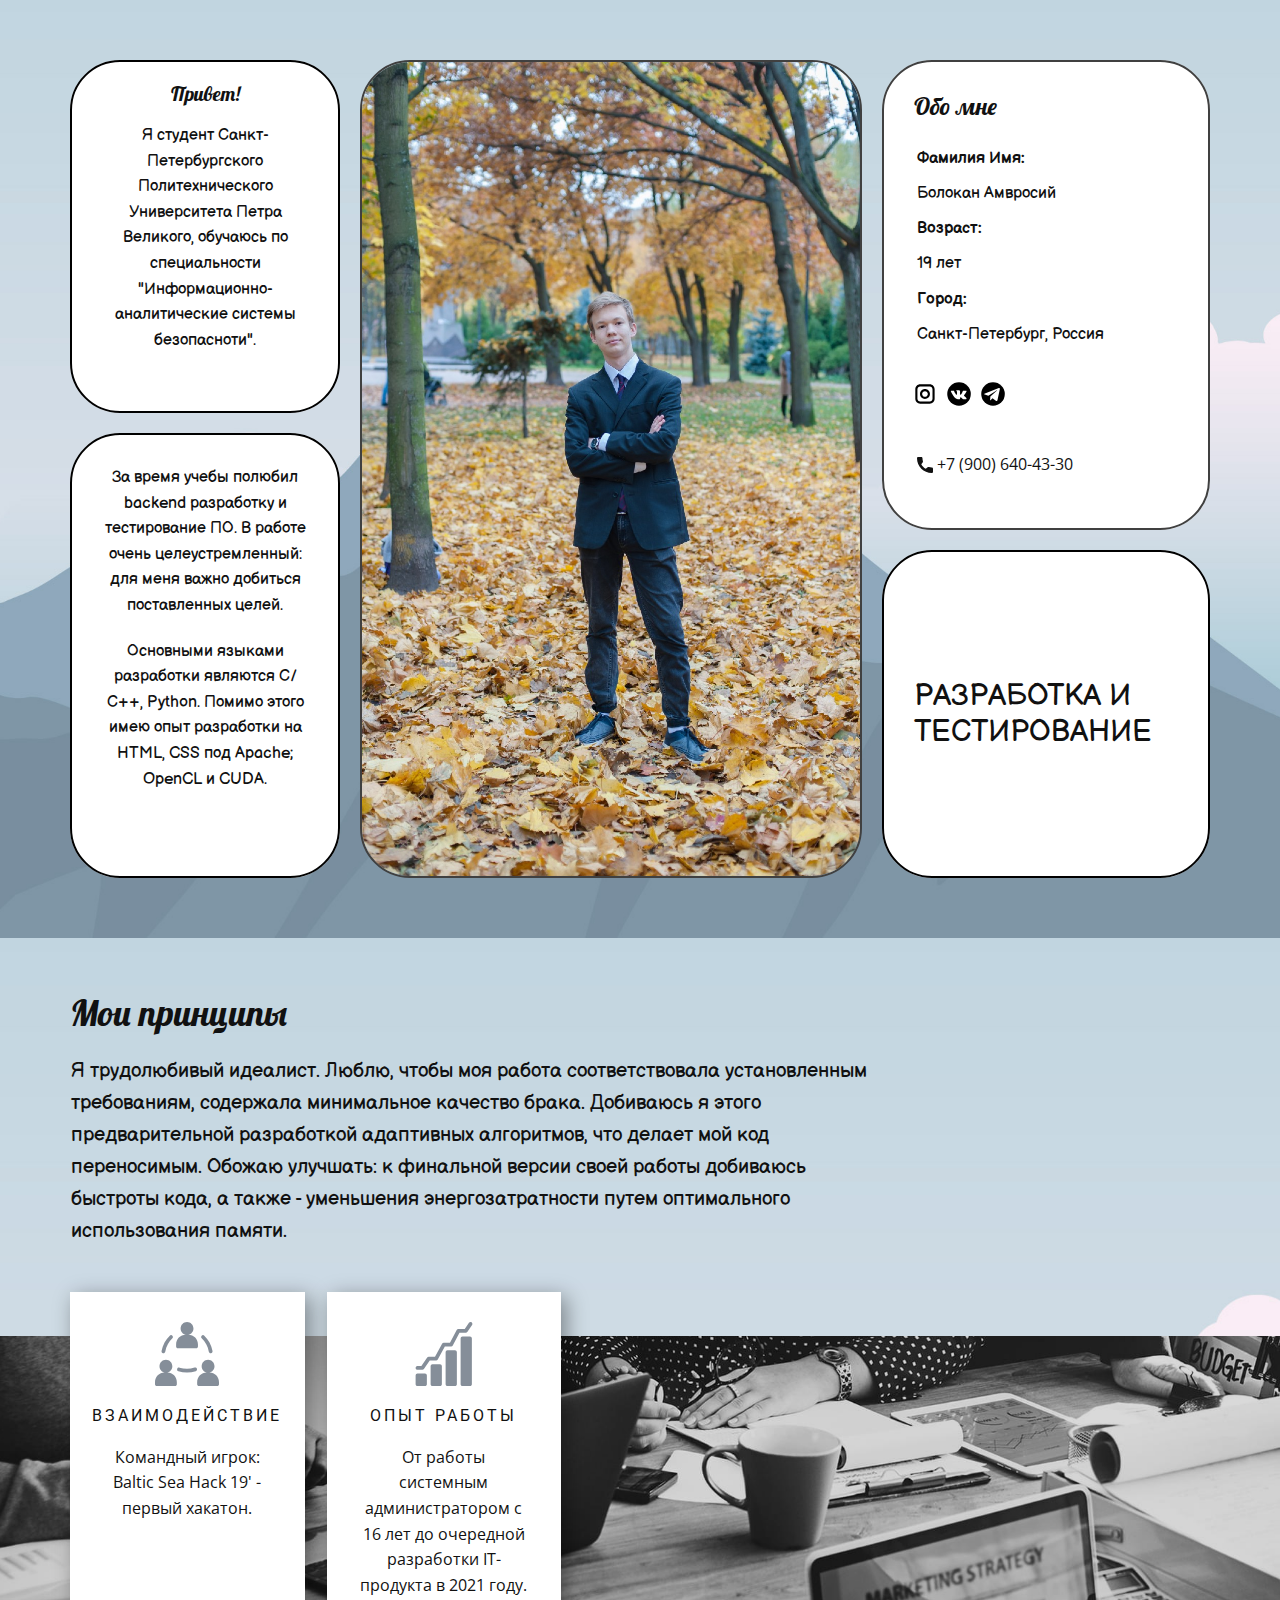
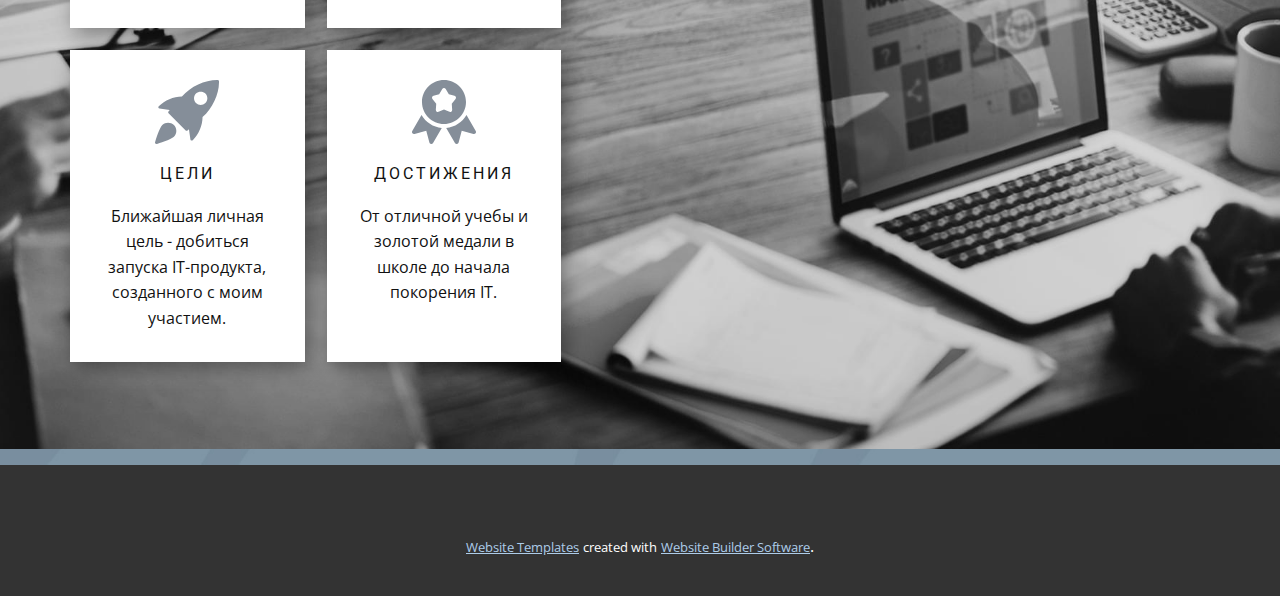
==== commit 2c406c3c: "last version 2 12-07-21 commit" ====
--- a/Главная.html
+++ b/Главная.html
@@ -13,7 +13,8 @@
     <script class="u-script" type="text/javascript" src="nicepage.js" defer=""></script>
     <meta name="generator" content="Nicepage 3.19.4, nicepage.com">
     <link id="u-theme-google-font" rel="stylesheet" href="https://fonts.googleapis.com/css?family=Roboto:100,100i,300,300i,400,400i,500,500i,700,700i,900,900i|Open+Sans:300,300i,400,400i,600,600i,700,700i,800,800i">
-    <link id="u-page-google-font" rel="stylesheet" href="https://fonts.googleapis.com/css?family=Open+Sans:300,300i,400,400i,600,600i,700,700i,800,800i">
+    <link id="u-page-google-font" rel="stylesheet" href="https://fonts.googleapis.com/css?family=Lobster:400|Balsamiq+Sans:400,400i,700,700i">
+    
     
     
     <script type="application/ld+json">{
@@ -26,32 +27,7 @@
     <meta property="og:description" content="">
     <meta property="og:type" content="website">
   </head>
-  <body class="u-body"><header class="u-clearfix u-header u-header" id="sec-bdd8"><div class="u-clearfix u-sheet u-sheet-1">
-        <nav class="u-menu u-menu-dropdown u-offcanvas u-menu-1">
-          <div class="menu-collapse" style="font-size: 1rem; letter-spacing: 0px;">
-            <a class="u-button-style u-custom-left-right-menu-spacing u-custom-padding-bottom u-custom-top-bottom-menu-spacing u-nav-link u-text-active-palette-1-base u-text-hover-palette-2-base" href="#">
-              <svg><use xmlns:xlink="http://www.w3.org/1999/xlink" xlink:href="#menu-hamburger"></use></svg>
-              <svg version="1.1" xmlns="http://www.w3.org/2000/svg" xmlns:xlink="http://www.w3.org/1999/xlink"><defs><symbol id="menu-hamburger" viewBox="0 0 16 16" style="width: 16px; height: 16px;"><rect y="1" width="16" height="2"></rect><rect y="7" width="16" height="2"></rect><rect y="13" width="16" height="2"></rect>
-</symbol>
-</defs></svg>
-            </a>
-          </div>
-          <div class="u-custom-menu u-nav-container">
-            <ul class="u-nav u-unstyled u-nav-1"><li class="u-nav-item"><a class="u-button-style u-nav-link u-text-active-palette-1-base u-text-hover-palette-2-base" href="Главная.html" style="padding: 10px 20px;">Главная</a>
-</li></ul>
-          </div>
-          <div class="u-custom-menu u-nav-container-collapse">
-            <div class="u-black u-container-style u-inner-container-layout u-opacity u-opacity-95 u-sidenav">
-              <div class="u-sidenav-overflow">
-                <div class="u-menu-close"></div>
-                <ul class="u-align-center u-nav u-popupmenu-items u-unstyled u-nav-2"><li class="u-nav-item"><a class="u-button-style u-nav-link" href="Главная.html" style="padding: 10px 20px;">Главная</a>
-</li></ul>
-              </div>
-            </div>
-            <div class="u-black u-menu-overlay u-opacity u-opacity-70"></div>
-          </div>
-        </nav>
-      </div></header>
+  <body class="u-body u-overlap u-overlap-transparent">
     <section class="u-align-center u-clearfix u-image u-lightbox u-section-1" id="carousel_cd04" data-image-width="2000" data-image-height="1333" data-animation-name="" data-animation-duration="0" data-animation-delay="0" data-animation-direction="">
       <div class="u-clearfix u-sheet u-sheet-1">
         <div class="u-clearfix u-expanded-width u-gutter-20 u-layout-wrap u-layout-wrap-1">
@@ -61,14 +37,14 @@
                 <div class="u-layout-col">
                   <div class="u-container-style u-layout-cell u-left-cell u-radius-50 u-shape-round u-size-30 u-white u-layout-cell-1">
                     <div class="u-border-2 u-border-black u-container-layout u-container-layout-1">
-                      <h5 class="u-align-center u-text u-text-default u-text-1">Привет!</h5>
-                      <p class="u-align-center u-text u-text-default u-text-2">Я студент Санкт-Петербургского Политехнического Университета Петра Великого, обучаюсь по специальности "Информационно-аналитические системы безопасноти".</p>
+                      <h5 class="u-align-center u-custom-font u-font-lobster u-text u-text-default u-text-1">Привет!</h5>
+                      <p class="u-align-center u-custom-font u-text u-text-default u-text-2">Я студент Санкт-Петербургского Политехнического Университета Петра Великого, обучаюсь по специальности "Информационно-аналитические системы безопасноти".</p>
                     </div>
                   </div>
                   <div class="u-align-left u-container-style u-layout-cell u-left-cell u-radius-50 u-shape-round u-size-30 u-white u-layout-cell-2">
                     <div class="u-border-2 u-border-black u-container-layout u-valign-top u-container-layout-2">
-                      <p class="u-align-center u-text u-text-default u-text-3">За время учебы полюбил backend разработку и тестирование ПО. В работе очень целеустремленный: для меня важно добиться поставленных целей.</p>
-                      <p class="u-align-center u-text u-text-default u-text-4">Основными языками разработки являются С/С++, Python. Помимо этого имею опыт разработки на HTML, CSS под Apache; OpenCL и CUDA.</p>
+                      <p class="u-align-center u-custom-font u-text u-text-default u-text-3">За время учебы полюбил backend разработку и тестирование ПО. В работе очень целеустремленный: для меня важно добиться поставленных целей.</p>
+                      <p class="u-align-center u-custom-font u-text u-text-default u-text-4">Основными языками разработки являются С/С++, Python. Помимо этого имею опыт разработки на HTML, CSS под Apache; OpenCL и CUDA.</p>
                     </div>
                   </div>
                 </div>
@@ -87,8 +63,8 @@
                 <div class="u-layout-col">
                   <div class="u-container-style u-layout-cell u-radius-50 u-right-cell u-shape-round u-size-30 u-white u-layout-cell-4">
                     <div class="u-border-2 u-border-grey-75 u-container-layout u-valign-top u-container-layout-4">
-                      <h4 class="u-custom-font u-font-open-sans u-text u-text-5">Обо мне</h4>
-                      <p class="u-text u-text-6">
+                      <h4 class="u-custom-font u-font-lobster u-text u-text-5">Обо мне</h4>
+                      <p class="u-custom-font u-text u-text-6">
                         <span style="font-weight: 700;">Фамилия Имя: </span>
                         <br>Болокан Амвросий<br>
                         <span style="font-weight: 700;">Возраст: </span>
@@ -103,7 +79,7 @@
 	V33.7C100.8,21.1,90.6,11,78.2,11z M91,78.4c0,7.1-5.8,12.8-12.8,12.8H33.5c-7.1,0-12.8-5.8-12.8-12.8V33.7
 	c0-7.1,5.8-12.8,12.8-12.8h44.7c7.1,0,12.8,5.8,12.8,12.8V78.4z"></path></svg></span>
                         </a>
-                        <a class="u-social-url" target="_blank" title="VK" href="vk.com/aambbroo"><span class="u-icon u-icon-circle u-social-icon u-social-vk u-text-black u-icon-2"><svg class="u-svg-link" preserveAspectRatio="xMidYMin slice" viewBox="0 0 112 112" style=""><use xmlns:xlink="http://www.w3.org/1999/xlink" xlink:href="#svg-fe5b"></use></svg><svg class="u-svg-content" viewBox="0 0 112 112" x="0" y="0" id="svg-fe5b"><circle fill="currentColor" class="st0" cx="56.1" cy="56.1" r="55"></circle><path fill="#FFFFFF" d="M88.2,80.7l-9.8,0.1c0,0-2.1,0.4-4.9-1.5c-3.7-2.5-7.2-9.1-9.9-8.2C60.9,72,61,77.9,61,77.9s0,1.3-0.6,1.9
+                        <a class="u-social-url" target="_blank" title="VK" href="https://vk.com/aambbroo"><span class="u-icon u-icon-circle u-social-icon u-social-vk u-text-black u-icon-2"><svg class="u-svg-link" preserveAspectRatio="xMidYMin slice" viewBox="0 0 112 112" style=""><use xmlns:xlink="http://www.w3.org/1999/xlink" xlink:href="#svg-fe5b"></use></svg><svg class="u-svg-content" viewBox="0 0 112 112" x="0" y="0" id="svg-fe5b"><circle fill="currentColor" class="st0" cx="56.1" cy="56.1" r="55"></circle><path fill="#FFFFFF" d="M88.2,80.7l-9.8,0.1c0,0-2.1,0.4-4.9-1.5c-3.7-2.5-7.2-9.1-9.9-8.2C60.9,72,61,77.9,61,77.9s0,1.3-0.6,1.9
             c-0.7,0.7-2,0.9-2,0.9H54c0,0-9.7,0.6-18.3-8.3c-9.3-9.7-17.6-29-17.6-29s-0.5-1.3,0-1.9c0.6-0.7,2.2-0.7,2.2-0.7l10.5-0.1
             c0,0,1,0.2,1.7,0.7c0.6,0.4,0.9,1.2,0.9,1.2s1.7,4.3,4,8.2c4.4,7.6,6.4,9.3,7.9,8.4c2.2-1.2,1.5-10.7,1.5-10.7s0-3.5-1.1-5
             c-0.9-1.2-2.5-1.5-3.3-1.6c-0.6-0.1,0.4-1.5,1.6-2.1c1.9-0.9,5.2-1,9.2-0.9c3.1,0,4,0.2,5.2,0.5c3.6,0.9,2.4,4.3,2.4,12.4
@@ -114,14 +90,14 @@
 	c-0.9,0.9-1.7,1.6-3.4,1.6l1.2-17l31.1-28c1.4-1.2-0.3-1.9-2.1-0.7L34.2,63.7l-16.6-5.2C14,57.4,14,54.9,18.4,53.2L18.4,53.2z"></path></svg></span>
                         </a>
                       </div>
-                      <a href="https://nicepage.com/html5-template" class="u-active-none u-btn u-btn-rectangle u-button-style u-hover-none u-none u-text-body-color u-btn-1">
+                      <a href="index.html" class="u-active-none u-btn u-btn-rectangle u-button-style u-hover-none u-none u-text-body-color u-btn-1">
                         <br><span class="u-icon"><svg class="u-svg-content" viewBox="0 0 405.333 405.333" x="0px" y="0px" style="width: 1em; height: 1em;"><path d="M373.333,266.88c-25.003,0-49.493-3.904-72.704-11.563c-11.328-3.904-24.192-0.896-31.637,6.699l-46.016,34.752    c-52.8-28.181-86.592-61.952-114.389-114.368l33.813-44.928c8.512-8.512,11.563-20.971,7.915-32.64    C142.592,81.472,138.667,56.96,138.667,32c0-17.643-14.357-32-32-32H32C14.357,0,0,14.357,0,32    c0,205.845,167.488,373.333,373.333,373.333c17.643,0,32-14.357,32-32V298.88C405.333,281.237,390.976,266.88,373.333,266.88z"></path></svg><img></span>&nbsp;+7 (900) 640-43-30
                       </a>
                     </div>
                   </div>
                   <div class="u-align-left u-container-style u-layout-cell u-radius-50 u-right-cell u-shape-round u-size-30 u-white u-layout-cell-5">
                     <div class="u-border-2 u-border-black u-container-layout u-valign-middle u-container-layout-5">
-                      <h3 class="u-text u-text-7">разработка и тестирование</h3>
+                      <h3 class="u-custom-font u-text u-text-7">разработка и тестирование</h3>
                     </div>
                   </div>
                 </div>
@@ -131,8 +107,64 @@
         </div>
       </div>
     </section>
+    <section class="u-align-center u-clearfix u-image u-valign-middle-xs u-section-2" id="carousel_f1bc" data-image-width="2000" data-image-height="1333">
+      <div class="u-container-style u-group u-shape-rectangle u-group-1">
+        <div class="u-container-layout u-valign-middle u-container-layout-1">
+          <h2 class="u-custom-font u-font-lobster u-text u-text-1">Мои принципы</h2>
+          <p class="u-custom-font u-text u-text-2">Я трудолюбивый идеалист. Люблю, чтобы моя работа соответствовала установленным требованиям, содержала минимальное качество брака. Добиваюсь я этого предварительной разработкой адаптивных алгоритмов, что делает мой код переносимым. Обожаю улучшать: к финальной версии своей работы добиваюсь быстроты кода, а также - уменьшения энергозатратности путем оптимального использования памяти.</p>
+        </div>
+      </div>
+      <img class="u-expanded-width u-image u-image-1" data-image-width="1920" data-image-height="992" src="images/fdrt.jpg">
+      <div class="u-layout-grid u-list u-list-1">
+        <div class="u-repeater u-repeater-1">
+          <div class="u-align-center u-container-style u-list-item u-repeater-item u-white u-list-item-1">
+            <div class="u-container-layout u-similar-container u-container-layout-2"><span class="u-icon u-icon-circle u-icon-1"><svg class="u-svg-link" preserveAspectRatio="xMidYMin slice" viewBox="0 0 512 512" style=""><use xmlns:xlink="http://www.w3.org/1999/xlink" xlink:href="#svg-ce78"></use></svg><svg class="u-svg-content" viewBox="0 0 512 512" id="svg-ce78"><g><path d="m183.272 209.548h73.017 73.017c7.931 0 14.354-6.449 14.354-14.413v-15.707c0-41.193-32.713-76.769-77.285-76.769 23.539-4.706 41.286-25.557 41.286-50.584 0-28.485-23.004-51.574-51.372-51.574s-51.372 23.089-51.372 51.574c0 25.027 17.747 45.878 41.286 50.584-44.514 0-77.285 35.521-77.285 76.769v15.707c.001 7.963 6.423 14.413 14.354 14.413z"></path><path d="m64.518 249.767c.908.166 1.809.246 2.7.246 7.1 0 13.407-5.09 14.724-12.354 3.689-20.354 10.673-40.131 20.757-58.78 9.732-17.997 21.936-34.159 36.273-48.036 5.958-5.766 6.132-15.291.389-21.274-5.743-5.982-15.228-6.157-21.186-.391-16.547 16.017-30.615 34.637-41.811 55.343-11.603 21.458-19.646 44.252-23.905 67.75-1.481 8.175 3.918 16.008 12.059 17.496z"></path><path d="m409.88 178.878c10.084 18.65 17.068 38.426 20.757 58.78 1.317 7.265 7.623 12.354 14.724 12.354.89 0 1.793-.08 2.7-.246 8.141-1.488 13.54-9.321 12.058-17.496-4.259-23.498-12.302-46.293-23.905-67.75-11.196-20.706-25.264-39.327-41.811-55.343-5.958-5.767-15.443-5.591-21.186.391-5.743 5.983-5.568 15.507.389 21.274 14.338 13.877 26.542 30.039 36.274 48.036z"></path><path d="m316.821 364.681c-19.328 6.379-39.685 9.649-60.531 9.719-.27.01-.549.01-.819.01-20.387 0-40.364-3.059-59.353-9.087-7.891-2.508-16.302 1.885-18.799 9.809s1.878 16.369 9.769 18.876c21.915 6.961 44.919 10.491 68.383 10.491h.819c24.033-.09 47.536-3.862 69.881-11.234 7.861-2.588 12.146-11.093 9.559-18.987-2.577-7.892-11.048-12.195-18.909-9.597z"></path><path d="m97.455 404.61c23.54-4.707 41.288-25.565 41.288-50.584 0-28.485-23.004-51.584-51.372-51.584s-51.372 23.099-51.372 51.584c0 25.019 17.748 45.877 41.288 50.584-44.476 0-77.287 35.485-77.287 76.77v15.707c0 7.954 6.423 14.413 14.354 14.413h73.017 73.017c7.931 0 14.354-6.459 14.354-14.413v-15.707c0-41.111-32.624-76.77-77.287-76.77z"></path><path d="m434.713 404.61c23.54-4.707 41.288-25.565 41.288-50.584 0-28.485-23.004-51.584-51.372-51.584-28.378 0-51.372 23.099-51.372 51.584 0 25.019 17.741 45.877 41.285 50.584-44.578 0-77.285 35.568-77.285 76.769v15.707c0 7.954 6.423 14.413 14.354 14.413h73.017 73.017c7.921 0 14.354-6.459 14.354-14.413v-15.706c.001-41.197-32.714-76.77-77.286-76.77z"></path>
+</g></svg></span>
+              <h4 class="u-align-center u-text u-text-default u-text-3">взаимодействие </h4>
+              <p class="u-text u-text-4">Командный игрок: Baltic Sea Hack 19' - первый хакатон.</p>
+            </div>
+          </div>
+          <div class="u-align-center u-container-style u-list-item u-repeater-item u-video-cover u-white u-list-item-2" data-href="https://findly.info/about/">
+            <div class="u-container-layout u-similar-container u-container-layout-3"><span class="u-icon u-icon-circle u-icon-2"><svg class="u-svg-link" preserveAspectRatio="xMidYMin slice" viewBox="0 0 512.001 512.001" style=""><use xmlns:xlink="http://www.w3.org/1999/xlink" xlink:href="#svg-ea50"></use></svg><svg class="u-svg-content" viewBox="0 0 512.001 512.001" id="svg-ea50"><g><path d="m103.913 412.001h-60c-8.28 0-15 6.72-15 15v70c0 8.29 6.72 15 15 15h60c8.29 0 15-6.71 15-15v-70c0-8.28-6.71-15-15-15z"></path><path d="m223.913 337.841h-60c-8.28 0-15 6.72-15 15v144.16c0 8.29 6.72 15 15 15h60c8.29 0 15-6.71 15-15v-144.16c0-8.28-6.71-15-15-15z"></path><path d="m343.913 226.651h-60c-8.28 0-15 6.71-15 15v255.35c0 8.29 6.72 15 15 15h60c8.29 0 15-6.71 15-15v-255.35c0-8.29-6.71-15-15-15z"></path><path d="m463.913 116.041h-60c-8.28 0-15 6.71-15 15v365.96c0 8.29 6.72 15 15 15h60c8.29 0 15-6.71 15-15v-365.96c0-8.29-6.71-15-15-15z"></path><path d="m476.517 2.595c-6.853-4.656-16.182-2.875-20.837 3.978l-33.611 49.467h-51.248c-5.581 0-10.701 3.099-13.289 8.043l-53.694 102.566h-49.921c-5.476 0-10.517 2.984-13.151 7.785l-56.729 103.408h-50.12c-4.939 0-9.561 2.431-12.359 6.5l-46.53 67.66h-31.111c-8.284 0-15 6.716-15 15s6.716 15 15 15h39c4.938 0 9.561-2.431 12.359-6.5l46.53-67.66h51.111c5.476 0 10.517-2.984 13.151-7.785l56.729-103.408h50.12c5.581 0 10.701-3.099 13.289-8.043l53.694-102.567h50.112c4.969 0 9.615-2.46 12.407-6.57l38.075-56.037c4.656-6.852 2.875-16.181-3.977-20.837z"></path>
+</g></svg></span>
+              <h4 class="u-align-center u-text u-text-default u-text-5">опыт работы</h4>
+              <p class="u-text u-text-6">От работы системным администратором с 16 лет до очередной разработки IT-продукта в 2021 году.</p>
+            </div>
+          </div>
+          <div class="u-align-center u-container-style u-list-item u-repeater-item u-video-cover u-white u-list-item-3">
+            <div class="u-container-layout u-similar-container u-container-layout-4"><span class="u-icon u-icon-circle u-icon-3"><svg class="u-svg-link" preserveAspectRatio="xMidYMin slice" viewBox="0 0 24 24" style=""><use xmlns:xlink="http://www.w3.org/1999/xlink" xlink:href="#svg-54af"></use></svg><svg class="u-svg-content" viewBox="0 0 24 24" id="svg-54af"><path d="m23.508.003c-4.685-.084-10.028 2.365-13.41 6.164-3.232.061-6.379 1.386-8.696 3.703-.135.133-.183.332-.124.512.06.181.216.312.404.339l3.854.552-.476.533c-.177.198-.168.499.02.687l6.427 6.427c.097.097.225.146.354.146.119 0 .238-.042.333-.127l.533-.476.552 3.854c.027.188.175.326.354.386.046.015.094.022.143.022.142 0 .287-.062.387-.161 2.285-2.285 3.61-5.432 3.671-8.664 3.803-3.389 6.272-8.73 6.163-13.409-.007-.266-.222-.481-.489-.488zm-4.608 8.632c-.487.487-1.127.731-1.768.731s-1.281-.244-1.768-.731c-.974-.975-.974-2.561 0-3.536.975-.975 2.561-.975 3.536 0s.975 2.562 0 3.536z"></path><path d="m2.724 16.905c-1.07 1.07-2.539 5.904-2.703 6.451-.053.176-.004.367.125.497.096.096.223.147.354.147.048 0 .096-.007.144-.021.547-.164 5.381-1.633 6.451-2.703 1.205-1.205 1.205-3.166 0-4.371-1.206-1.205-3.166-1.204-4.371 0z"></path></svg></span>
+              <h4 class="u-align-center u-text u-text-default u-text-7">цели</h4>
+              <p class="u-text u-text-8">Ближайшая личная цель - добиться запуска IT-продукта, созданного с моим участием.</p>
+            </div>
+          </div>
+          <div class="u-align-center u-container-style u-list-item u-repeater-item u-video-cover u-white u-list-item-4">
+            <div class="u-container-layout u-similar-container u-container-layout-5"><span class="u-icon u-icon-circle u-icon-4"><svg class="u-svg-link" preserveAspectRatio="xMidYMin slice" viewBox="0 0 512 512" style=""><use xmlns:xlink="http://www.w3.org/1999/xlink" xlink:href="#svg-bef5"></use></svg><svg class="u-svg-content" viewBox="0 0 512 512" x="0px" y="0px" id="svg-bef5" style="enable-background:new 0 0 512 512;"><g><g><path d="M255.992,0c-97.056,0-176,78.944-176,176s78.944,176,176,176c97.024,0,176-78.944,176-176S353.016,0,255.992,0z     M348.504,151.104l-30.4,38.08l3.328,49.76c0.384,5.536-2.144,10.88-6.72,14.112c-2.784,1.952-6.016,2.944-9.28,2.944    c-2.112,0-4.256-0.416-6.24-1.28l-43.2-18.336l-43.168,18.336c-5.12,2.176-11.008,1.568-15.52-1.664    c-4.544-3.232-7.072-8.576-6.72-14.112l3.328-49.76l-30.4-38.08c-3.392-4.224-4.384-9.888-2.688-15.04    c1.696-5.152,5.888-9.056,11.136-10.432l45.376-11.872l24.896-41.92c5.76-9.728,21.76-9.728,27.488,0l24.896,41.92l45.408,11.872    c5.216,1.376,9.408,5.312,11.136,10.432C352.888,141.184,351.864,146.848,348.504,151.104z"></path>
+</g>
+</g><g><g><path d="M75.992,279.776L2.136,408c-3.232,5.632-2.752,12.64,1.184,17.76s10.56,7.424,16.832,5.696l93.952-25.248l24.992,93.952    c1.664,6.24,6.944,10.88,13.344,11.744c0.704,0.064,1.44,0.096,2.112,0.096c5.664,0,10.976-3.008,13.856-8l69.856-120.896    C168.856,377.216,109.208,337.12,75.992,279.776z"></path>
+</g>
+</g><g><g><path d="M509.88,408l-73.888-128.224c-33.184,57.344-92.864,97.44-162.272,103.328L343.576,504c2.88,4.992,8.192,8,13.856,8    c0.672,0,1.408-0.032,2.08-0.128c6.432-0.864,11.68-5.504,13.376-11.744l24.992-93.952l93.952,25.248    c6.272,1.728,12.864-0.576,16.832-5.696C512.632,420.64,513.08,413.632,509.88,408z"></path>
+</g>
+</g></svg></span>
+              <h4 class="u-align-center u-text u-text-default u-text-9">достижения</h4>
+              <p class="u-text u-text-10">От отличной учебы и золотой медали в школе до начала покорения IT.</p>
+            </div>
+          </div>
+        </div>
+      </div>
+    </section>
     
     
- 
+    <footer class="u-align-center u-clearfix u-footer u-grey-80 u-footer" id="sec-9284"><div class="u-align-left u-clearfix u-sheet u-sheet-1"></div></footer>
+    <section class="u-backlink u-clearfix u-grey-80">
+      <a class="u-link" href="https://nicepage.com/website-templates" target="_blank">
+        <span>Website Templates</span>
+      </a>
+      <p class="u-text">
+        <span>created with</span>
+      </p>
+      <a class="u-link" href="https://nicepage.com/" target="_blank">
+        <span>Website Builder Software</span>
+      </a>. 
+    </section>
   </body>
 </html>--- a/nicepage.css
+++ b/nicepage.css
@@ -33715,12 +33715,7 @@
 }
 
 .u-footer .u-sheet-1 {
-  min-height: 120px;
-}
-
-.u-footer .u-text-1 {
-  width: 417px;
-  margin: 49px auto;
+  min-height: 33px;
 }
 @media (max-width: 1199px) {
   .u-footer .u-sheet-1 {
@@ -33741,10 +33736,6 @@
   .u-footer .u-sheet-1 {
     min-height: 36px;
   }
-
-  .u-footer .u-text-1 {
-    width: 340px;
-  }
 }
 
  /*begin-variables base-font-size*/ 
--- a/Главная.css
+++ b/Главная.css
@@ -25,6 +25,7 @@
 }
 
 .u-section-1 .u-text-2 {
+  font-family: "Balsamiq Sans";
   margin: 17px 0 0;
 }
 
@@ -39,12 +40,14 @@
 }
 
 .u-section-1 .u-text-3 {
+  font-family: "Balsamiq Sans";
   margin: 0;
 }
 
 .u-section-1 .u-text-4 {
   margin-left: 0;
   margin-right: 0;
+  font-family: "Balsamiq Sans";
 }
 
 .u-section-1 .u-layout-cell-3 {
@@ -74,13 +77,13 @@
 
 .u-section-1 .u-text-5 {
   font-style: normal;
-  font-weight: 700;
   font-size: 1.5rem;
   margin: 0 135px 0 3px;
 }
 
 .u-section-1 .u-text-6 {
   line-height: 2.2;
+  font-family: "Balsamiq Sans";
   margin: 20px 0 0 6px;
 }
 
@@ -124,6 +127,8 @@
 }
 
 .u-section-1 .u-text-7 {
+  text-transform: uppercase;
+  font-family: "Balsamiq Sans";
   margin: 0;
 }
 
@@ -154,6 +159,7 @@
   }
 
   .u-section-1 .u-text-5 {
+    font-weight: normal;
     margin-right: 78px;
     margin-left: 0;
   }
@@ -249,4 +255,322 @@
   .u-section-1 .u-layout-cell-3 {
     min-height: 519px;
   }
+}.u-section-2 {
+  background-image: url("images/default-image.jpg?rand=58e9");
+  min-height: 1127px;
+}
+
+.u-section-2 .u-group-1 {
+  width: 843px;
+  min-height: 253px;
+  height: auto;
+  margin: 55px auto 0 calc(((100% - 1140px) / 2));
+}
+
+.u-section-2 .u-container-layout-1 {
+  padding-left: 0;
+  padding-right: 30px;
+}
+
+.u-section-2 .u-text-1 {
+  font-size: 2.25rem;
+  margin: 0 51px 0 0;
+}
+
+.u-section-2 .u-text-2 {
+  font-family: "Balsamiq Sans";
+  font-size: 1.25rem;
+  margin: 22px 0 0 1px;
+}
+
+.u-section-2 .u-image-1 {
+  height: 713px;
+  object-position: 100% 0%;
+  filter: brightness(0.85);
+  margin-top: 89px;
+  margin-bottom: 0;
+}
+
+.u-section-2 .u-list-1 {
+  height: auto;
+  width: 491px;
+  margin: -757px auto 60px calc(((100% - 1140px) / 2));
+}
+
+.u-section-2 .u-repeater-1 {
+  grid-template-columns: repeat(2, calc(50% - 11px));
+  min-height: 528px;
+  grid-gap: 22px;
+}
+
+.u-section-2 .u-list-item-1 {
+  background-image: none;
+  box-shadow: 5px 5px 20px 0 rgba(0,0,0,0.4);
+}
+
+.u-section-2 .u-container-layout-2 {
+  padding: 30px 13px;
+}
+
+.u-section-2 .u-icon-1 {
+  height: 64px;
+  width: 64px;
+  color: rgb(133, 142, 153) !important;
+  margin: 0 auto;
+}
+
+.u-section-2 .u-text-3 {
+  text-transform: uppercase;
+  font-size: 1rem;
+  letter-spacing: 3px;
+  font-weight: 400;
+  margin: 20px auto 0;
+}
+
+.u-section-2 .u-text-4 {
+  margin: 20px 18px 0;
+}
+
+.u-section-2 .u-list-item-2 {
+  box-shadow: 5px 5px 20px 0 rgba(0,0,0,0.4);
+}
+
+.u-section-2 .u-container-layout-3 {
+  padding: 30px 13px;
+}
+
+.u-section-2 .u-icon-2 {
+  height: 64px;
+  width: 64px;
+  color: rgb(133, 142, 153) !important;
+  margin: 0 auto;
+}
+
+.u-section-2 .u-text-5 {
+  text-transform: uppercase;
+  font-size: 1rem;
+  letter-spacing: 3px;
+  font-weight: 400;
+  margin: 20px auto 0;
+}
+
+.u-section-2 .u-text-6 {
+  margin: 20px 18px 0;
+}
+
+.u-section-2 .u-list-item-3 {
+  box-shadow: 5px 5px 20px 0 rgba(0,0,0,0.4);
+}
+
+.u-section-2 .u-container-layout-4 {
+  padding: 30px 13px;
+}
+
+.u-section-2 .u-icon-3 {
+  height: 64px;
+  width: 64px;
+  color: rgb(133, 142, 153) !important;
+  margin: 0 auto;
+}
+
+.u-section-2 .u-text-7 {
+  text-transform: uppercase;
+  font-size: 1rem;
+  letter-spacing: 3px;
+  font-weight: 400;
+  margin: 20px auto 0;
+}
+
+.u-section-2 .u-text-8 {
+  margin: 20px 18px 0;
+}
+
+.u-section-2 .u-list-item-4 {
+  box-shadow: 5px 5px 20px 0 rgba(0,0,0,0.4);
+}
+
+.u-section-2 .u-container-layout-5 {
+  padding: 30px 13px;
+}
+
+.u-section-2 .u-icon-4 {
+  height: 64px;
+  width: 64px;
+  color: rgb(133, 142, 153) !important;
+  margin: 0 auto;
+}
+
+.u-section-2 .u-text-9 {
+  text-transform: uppercase;
+  font-size: 1rem;
+  letter-spacing: 3px;
+  font-weight: 400;
+  margin: 20px auto 0;
+}
+
+.u-section-2 .u-text-10 {
+  margin: 20px 18px 0;
+}
+
+@media (max-width: 1199px) {
+  .u-section-2 {
+    min-height: 955px;
+  }
+
+  .u-section-2 .u-group-1 {
+    width: 563px;
+    min-height: 232px;
+    margin-top: 40px;
+    margin-left: calc(((100% - 940px) / 2));
+    height: auto;
+  }
+
+  .u-section-2 .u-text-1 {
+    font-weight: normal;
+  }
+
+  .u-section-2 .u-image-1 {
+    height: 547px;
+    margin-top: 91px;
+  }
+
+  .u-section-2 .u-list-1 {
+    margin-top: -616px;
+    margin-left: calc(((100% - 940px) / 2));
+  }
+}
+
+@media (max-width: 991px) {
+  .u-section-2 {
+    min-height: 925px;
+  }
+
+  .u-section-2 .u-group-1 {
+    margin-left: calc(((100% - 720px) / 2));
+  }
+
+  .u-section-2 .u-text-1 {
+    margin-right: 0;
+  }
+
+  .u-section-2 .u-text-2 {
+    margin-left: 0;
+  }
+
+  .u-section-2 .u-image-1 {
+    height: 522px;
+  }
+
+  .u-section-2 .u-list-1 {
+    width: 442px;
+    margin-top: -591px;
+    margin-left: calc(((100% - 720px) / 2));
+  }
+
+  .u-section-2 .u-repeater-1 {
+    min-height: 507px;
+  }
+
+  .u-section-2 .u-container-layout-2 {
+    padding-left: 20px;
+    padding-right: 20px;
+  }
+
+  .u-section-2 .u-text-3 {
+    font-size: 1.125rem;
+  }
+
+  .u-section-2 .u-container-layout-3 {
+    padding-left: 20px;
+    padding-right: 20px;
+  }
+
+  .u-section-2 .u-text-5 {
+    font-size: 1.125rem;
+  }
+
+  .u-section-2 .u-container-layout-4 {
+    padding-left: 20px;
+    padding-right: 20px;
+  }
+
+  .u-section-2 .u-text-7 {
+    font-size: 1.125rem;
+  }
+
+  .u-section-2 .u-container-layout-5 {
+    padding-left: 20px;
+    padding-right: 20px;
+  }
+
+  .u-section-2 .u-text-9 {
+    font-size: 1.125rem;
+  }
+}
+
+@media (max-width: 767px) {
+  .u-section-2 .u-group-1 {
+    width: 540px;
+    margin-left: calc(((100% - 540px) / 2));
+  }
+
+  .u-section-2 .u-container-layout-1 {
+    padding-right: 10px;
+  }
+
+  .u-section-2 .u-list-1 {
+    margin-left: calc(((100% - 540px) / 2));
+  }
+}
+
+@media (max-width: 575px) {
+  .u-section-2 {
+    min-height: 1406px;
+  }
+
+  .u-section-2 .u-group-1 {
+    width: 340px;
+    margin-left: calc(((100% - 340px) / 2));
+  }
+
+  .u-section-2 .u-text-1 {
+    font-size: 1.875rem;
+  }
+
+  .u-section-2 .u-image-1 {
+    height: 955px;
+    margin-top: 108px;
+  }
+
+  .u-section-2 .u-list-1 {
+    width: 295px;
+    margin-top: -1041px;
+    margin-bottom: 75px;
+    margin-left: calc(((100% - 340px) / 2));
+  }
+
+  .u-section-2 .u-repeater-1 {
+    grid-template-columns: 100%;
+    min-height: 906px;
+  }
+
+  .u-section-2 .u-text-4 {
+    margin-left: 0;
+    margin-right: 0;
+  }
+
+  .u-section-2 .u-text-6 {
+    margin-left: 0;
+    margin-right: 0;
+  }
+
+  .u-section-2 .u-text-8 {
+    margin-left: 0;
+    margin-right: 0;
+  }
+
+  .u-section-2 .u-text-10 {
+    margin-left: 0;
+    margin-right: 0;
+  }
 }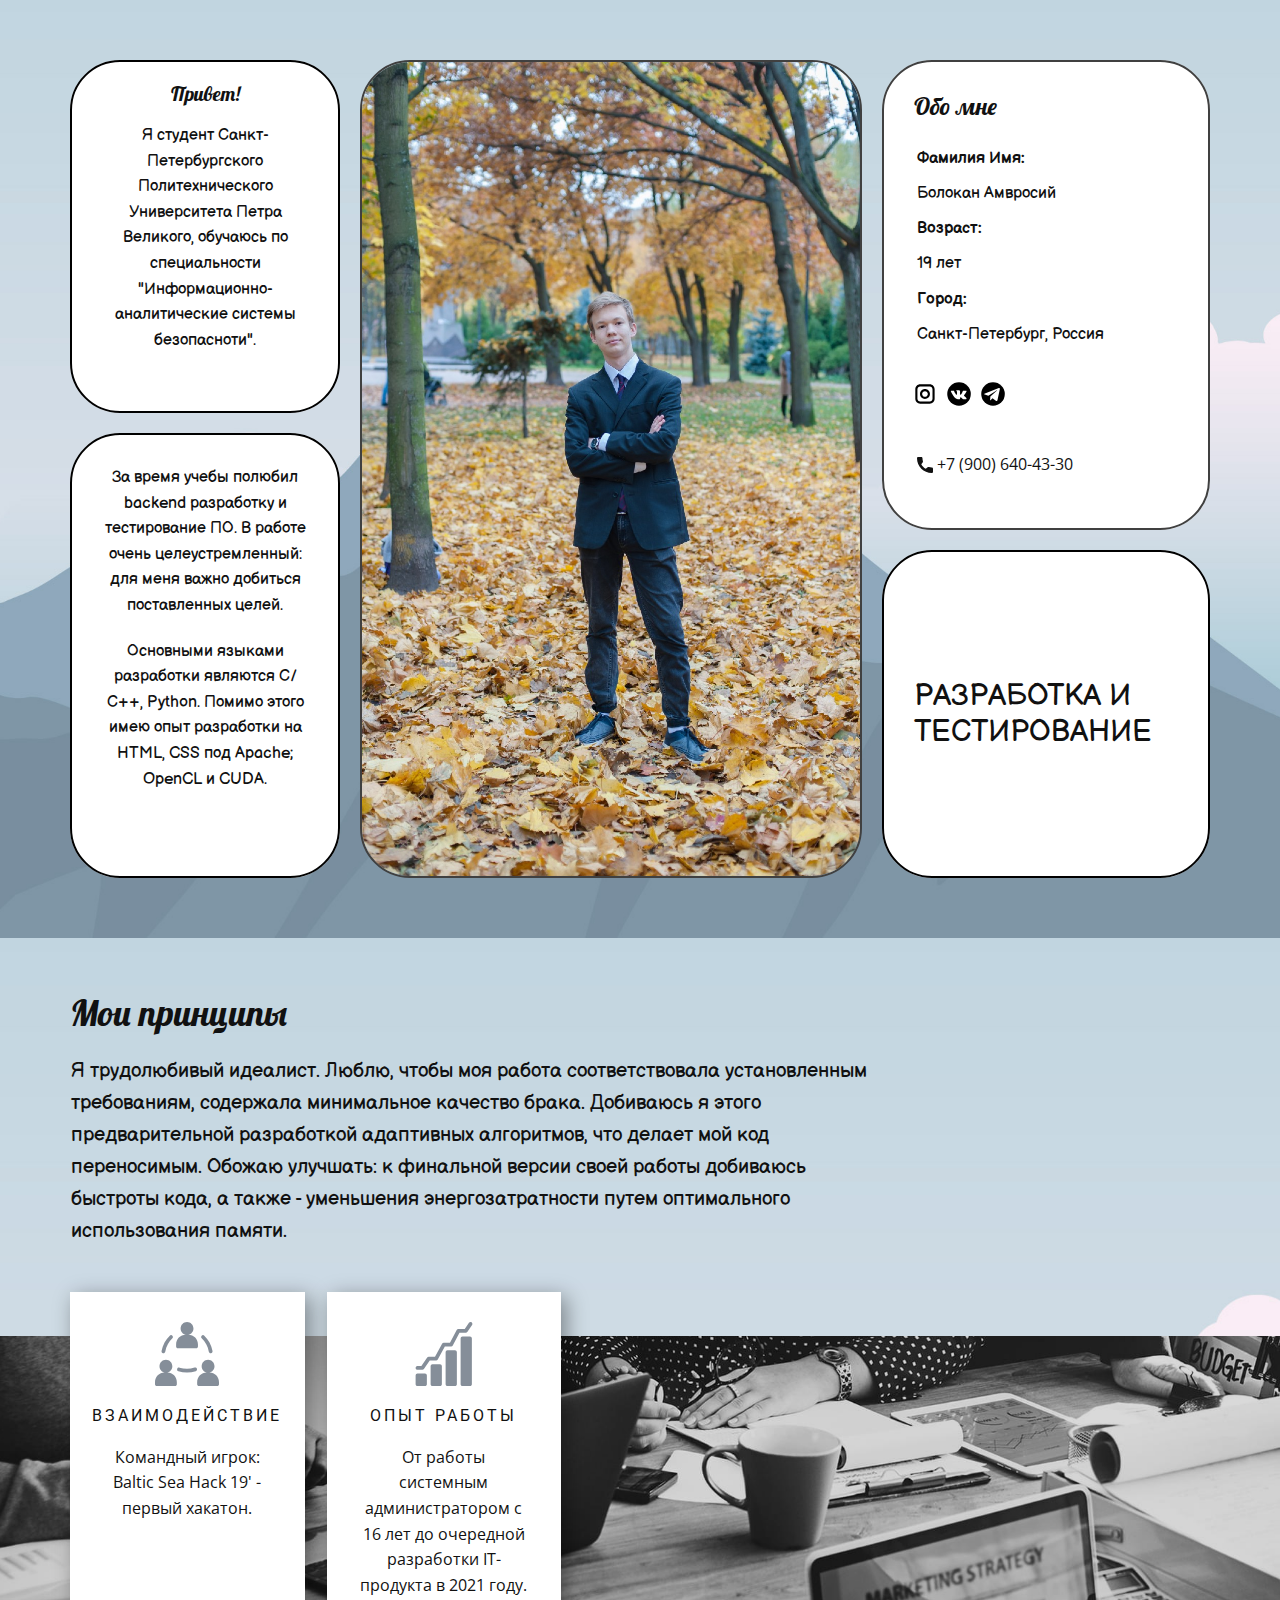
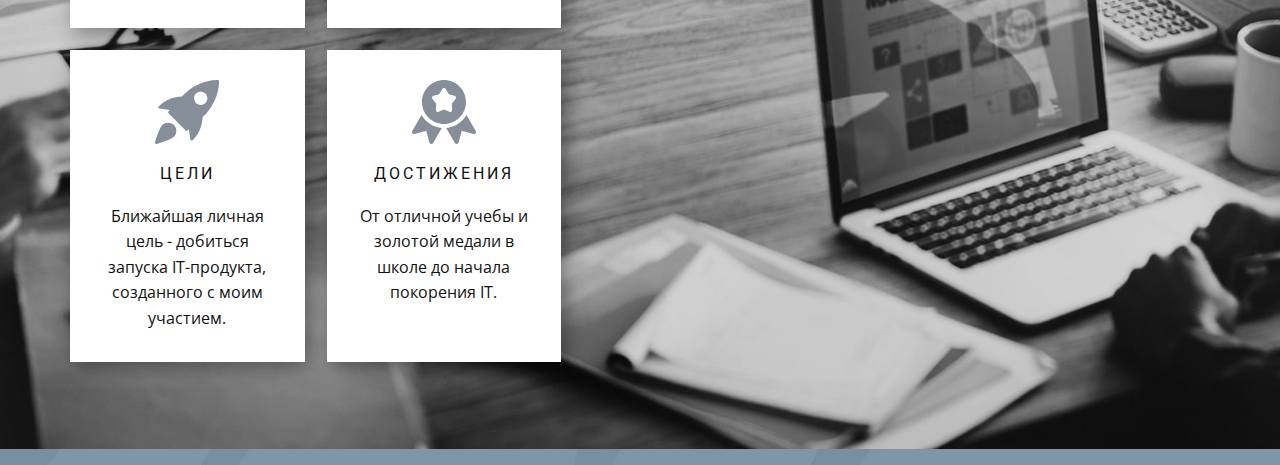
==== commit 004f8150: "new version 12-07-21" ====
--- a/Главная.html
+++ b/Главная.html
@@ -154,17 +154,6 @@
     </section>
     
     
-    <footer class="u-align-center u-clearfix u-footer u-grey-80 u-footer" id="sec-9284"><div class="u-align-left u-clearfix u-sheet u-sheet-1"></div></footer>
-    <section class="u-backlink u-clearfix u-grey-80">
-      <a class="u-link" href="https://nicepage.com/website-templates" target="_blank">
-        <span>Website Templates</span>
-      </a>
-      <p class="u-text">
-        <span>created with</span>
-      </p>
-      <a class="u-link" href="https://nicepage.com/" target="_blank">
-        <span>Website Builder Software</span>
-      </a>. 
-    </section>
+    
   </body>
 </html>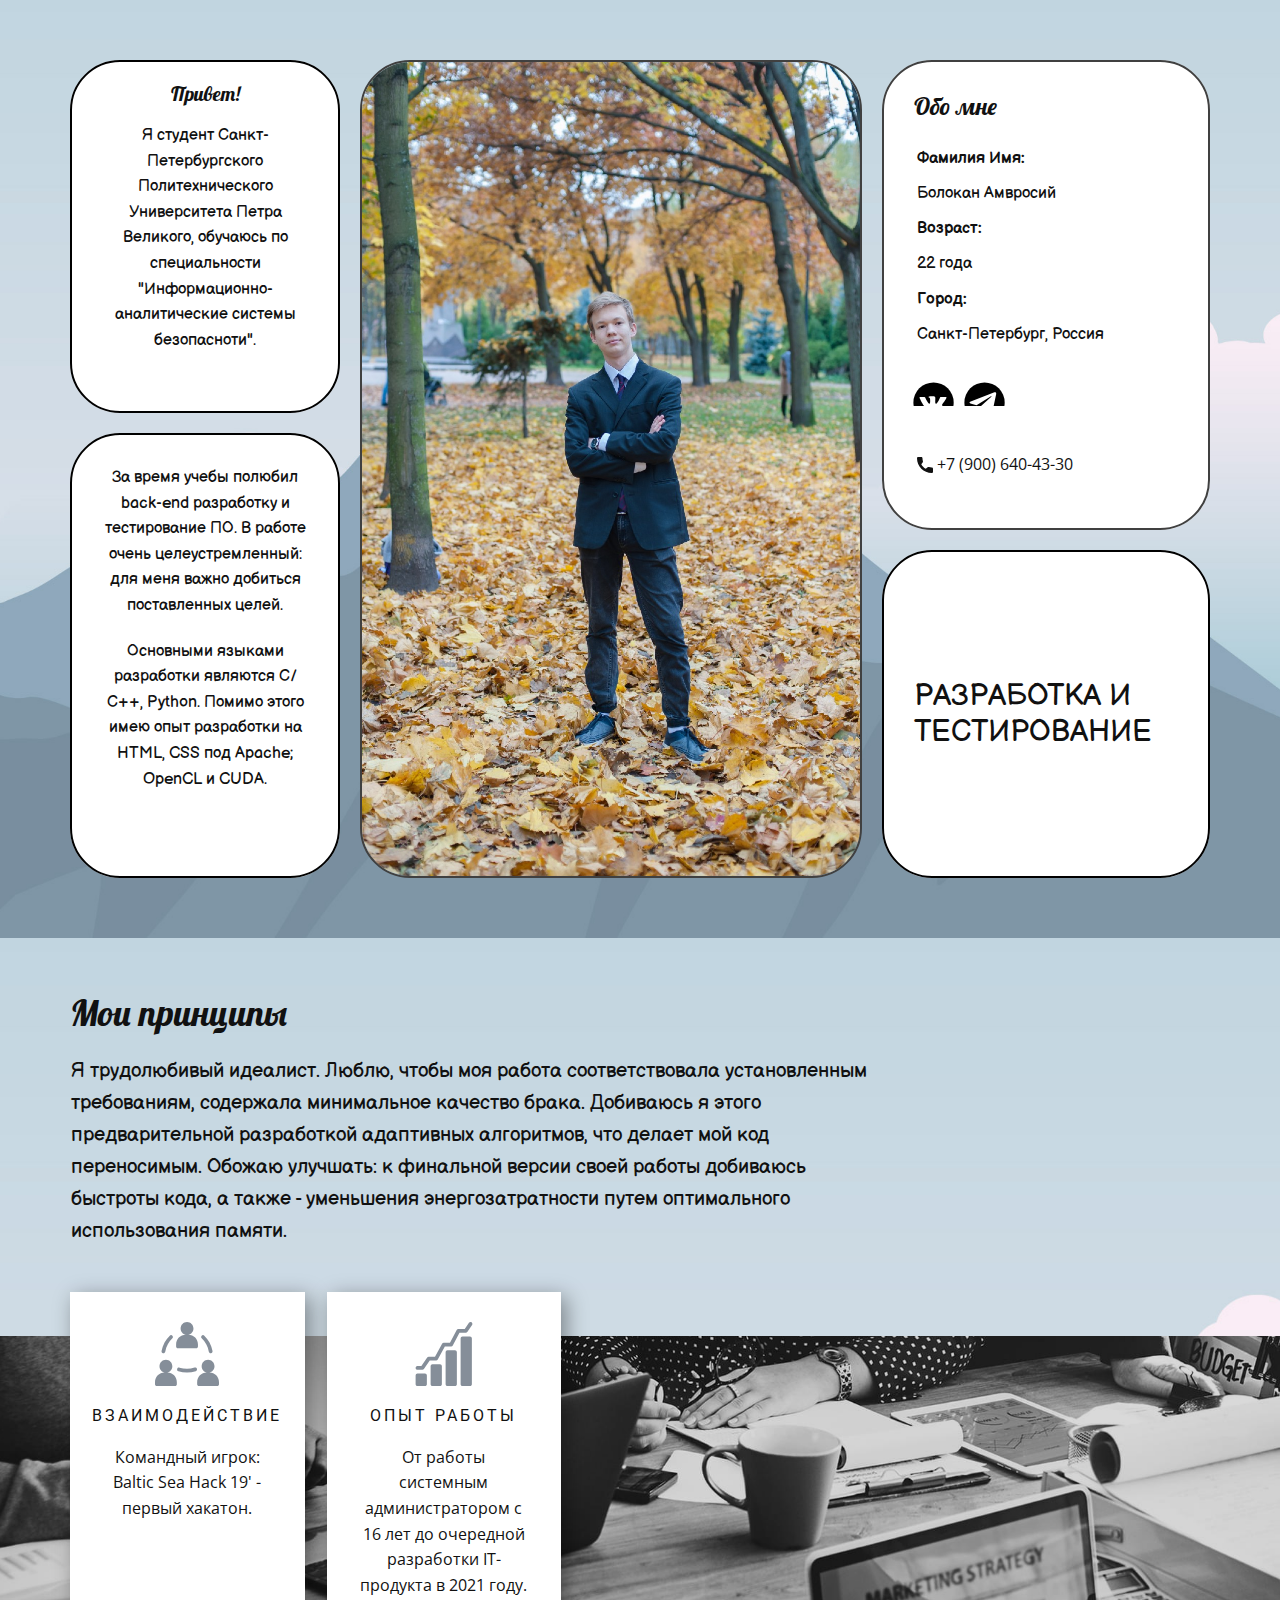
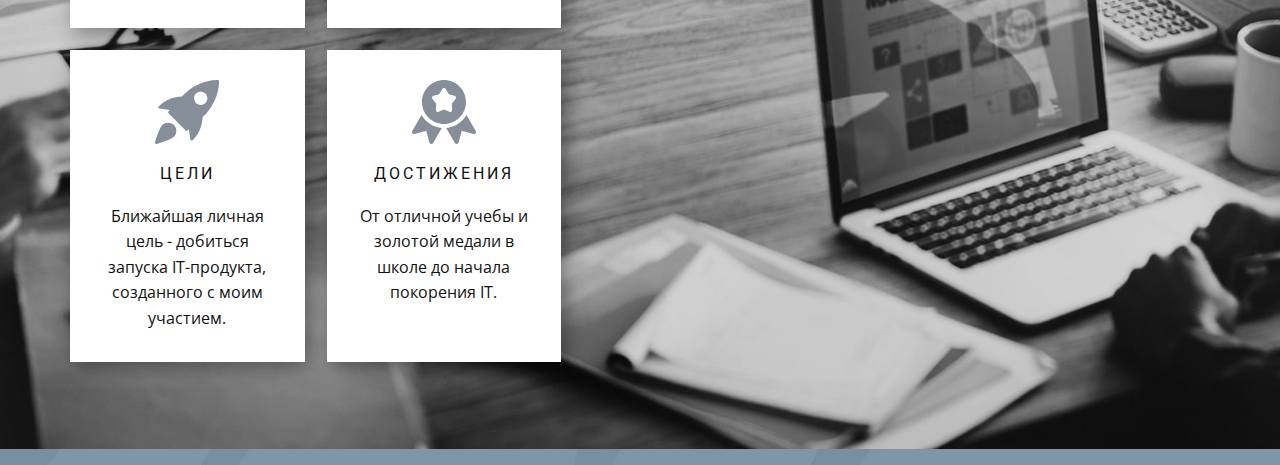
==== commit de30201b: "Update Главная.html" ====
--- a/Главная.html
+++ b/Главная.html
@@ -43,7 +43,7 @@
                   </div>
                   <div class="u-align-left u-container-style u-layout-cell u-left-cell u-radius-50 u-shape-round u-size-30 u-white u-layout-cell-2">
                     <div class="u-border-2 u-border-black u-container-layout u-valign-top u-container-layout-2">
-                      <p class="u-align-center u-custom-font u-text u-text-default u-text-3">За время учебы полюбил backend разработку и тестирование ПО. В работе очень целеустремленный: для меня важно добиться поставленных целей.</p>
+                      <p class="u-align-center u-custom-font u-text u-text-default u-text-3">За время учебы полюбил back-end разработку и тестирование ПО. В работе очень целеустремленный: для меня важно добиться поставленных целей.</p>
                       <p class="u-align-center u-custom-font u-text u-text-default u-text-4">Основными языками разработки являются С/С++, Python. Помимо этого имею опыт разработки на HTML, CSS под Apache; OpenCL и CUDA.</p>
                     </div>
                   </div>
@@ -68,17 +68,17 @@
                         <span style="font-weight: 700;">Фамилия Имя: </span>
                         <br>Болокан Амвросий<br>
                         <span style="font-weight: 700;">Возраст: </span>
-                        <br>19 лет<span style="font-weight: 700;">
+                        <br>22 года<span style="font-weight: 700;">
                           <br>Город: 
                         </span>
                         <br>Санкт-Петербург, Россия
                       </p>
                       <div class="u-social-icons u-spacing-10 u-social-icons-1">
-                        <a class="u-social-url" title="instagram" target="_blank" href="https://www.instagram.com/aambbroo"><span class="u-icon u-icon-circle u-social-icon u-social-instagram u-text-black u-icon-1"><svg class="u-svg-link" preserveAspectRatio="xMidYMin slice" viewBox="0 0 112 112" style=""><use xmlns:xlink="http://www.w3.org/1999/xlink" xlink:href="#svg-7061"></use></svg><svg class="u-svg-content" viewBox="0 0 112 112" x="0" y="0" id="svg-7061"><path fill="currentColor" d="M55.9,32.9c-12.8,0-23.2,10.4-23.2,23.2s10.4,23.2,23.2,23.2s23.2-10.4,23.2-23.2S68.7,32.9,55.9,32.9z
+                       <!--<a class="u-social-url" title="instagram" target="_blank" href="https://www.instagram.com/aambbroo"><span class="u-icon u-icon-circle u-social-icon u-social-instagram u-text-black u-icon-1"><svg class="u-svg-link" preserveAspectRatio="xMidYMin slice" viewBox="0 0 112 112" style=""><use xmlns:xlink="http://www.w3.org/1999/xlink" xlink:href="#svg-7061"></use></svg><svg class="u-svg-content" viewBox="0 0 112 112" x="0" y="0" id="svg-7061"><path fill="currentColor" d="M55.9,32.9c-12.8,0-23.2,10.4-23.2,23.2s10.4,23.2,23.2,23.2s23.2-10.4,23.2-23.2S68.7,32.9,55.9,32.9z
 	 M55.9,69.4c-7.4,0-13.3-6-13.3-13.3c-0.1-7.4,6-13.3,13.3-13.3s13.3,6,13.3,13.3C69.3,63.5,63.3,69.4,55.9,69.4z"></path><path fill="#FFFFFF" d="M79.7,26.8c-3,0-5.4,2.5-5.4,5.4s2.5,5.4,5.4,5.4c3,0,5.4-2.5,5.4-5.4S82.7,26.8,79.7,26.8z"></path><path fill="currentColor" d="M78.2,11H33.5C21,11,10.8,21.3,10.8,33.7v44.7c0,12.6,10.2,22.8,22.7,22.8h44.7c12.6,0,22.7-10.2,22.7-22.7
 	V33.7C100.8,21.1,90.6,11,78.2,11z M91,78.4c0,7.1-5.8,12.8-12.8,12.8H33.5c-7.1,0-12.8-5.8-12.8-12.8V33.7
 	c0-7.1,5.8-12.8,12.8-12.8h44.7c7.1,0,12.8,5.8,12.8,12.8V78.4z"></path></svg></span>
-                        </a>
+                        </a>-->
                         <a class="u-social-url" target="_blank" title="VK" href="https://vk.com/aambbroo"><span class="u-icon u-icon-circle u-social-icon u-social-vk u-text-black u-icon-2"><svg class="u-svg-link" preserveAspectRatio="xMidYMin slice" viewBox="0 0 112 112" style=""><use xmlns:xlink="http://www.w3.org/1999/xlink" xlink:href="#svg-fe5b"></use></svg><svg class="u-svg-content" viewBox="0 0 112 112" x="0" y="0" id="svg-fe5b"><circle fill="currentColor" class="st0" cx="56.1" cy="56.1" r="55"></circle><path fill="#FFFFFF" d="M88.2,80.7l-9.8,0.1c0,0-2.1,0.4-4.9-1.5c-3.7-2.5-7.2-9.1-9.9-8.2C60.9,72,61,77.9,61,77.9s0,1.3-0.6,1.9
             c-0.7,0.7-2,0.9-2,0.9H54c0,0-9.7,0.6-18.3-8.3c-9.3-9.7-17.6-29-17.6-29s-0.5-1.3,0-1.9c0.6-0.7,2.2-0.7,2.2-0.7l10.5-0.1
             c0,0,1,0.2,1.7,0.7c0.6,0.4,0.9,1.2,0.9,1.2s1.7,4.3,4,8.2c4.4,7.6,6.4,9.3,7.9,8.4c2.2-1.2,1.5-10.7,1.5-10.7s0-3.5-1.1-5
@@ -156,4 +156,4 @@
     
     
   </body>
-</html>+</html>
